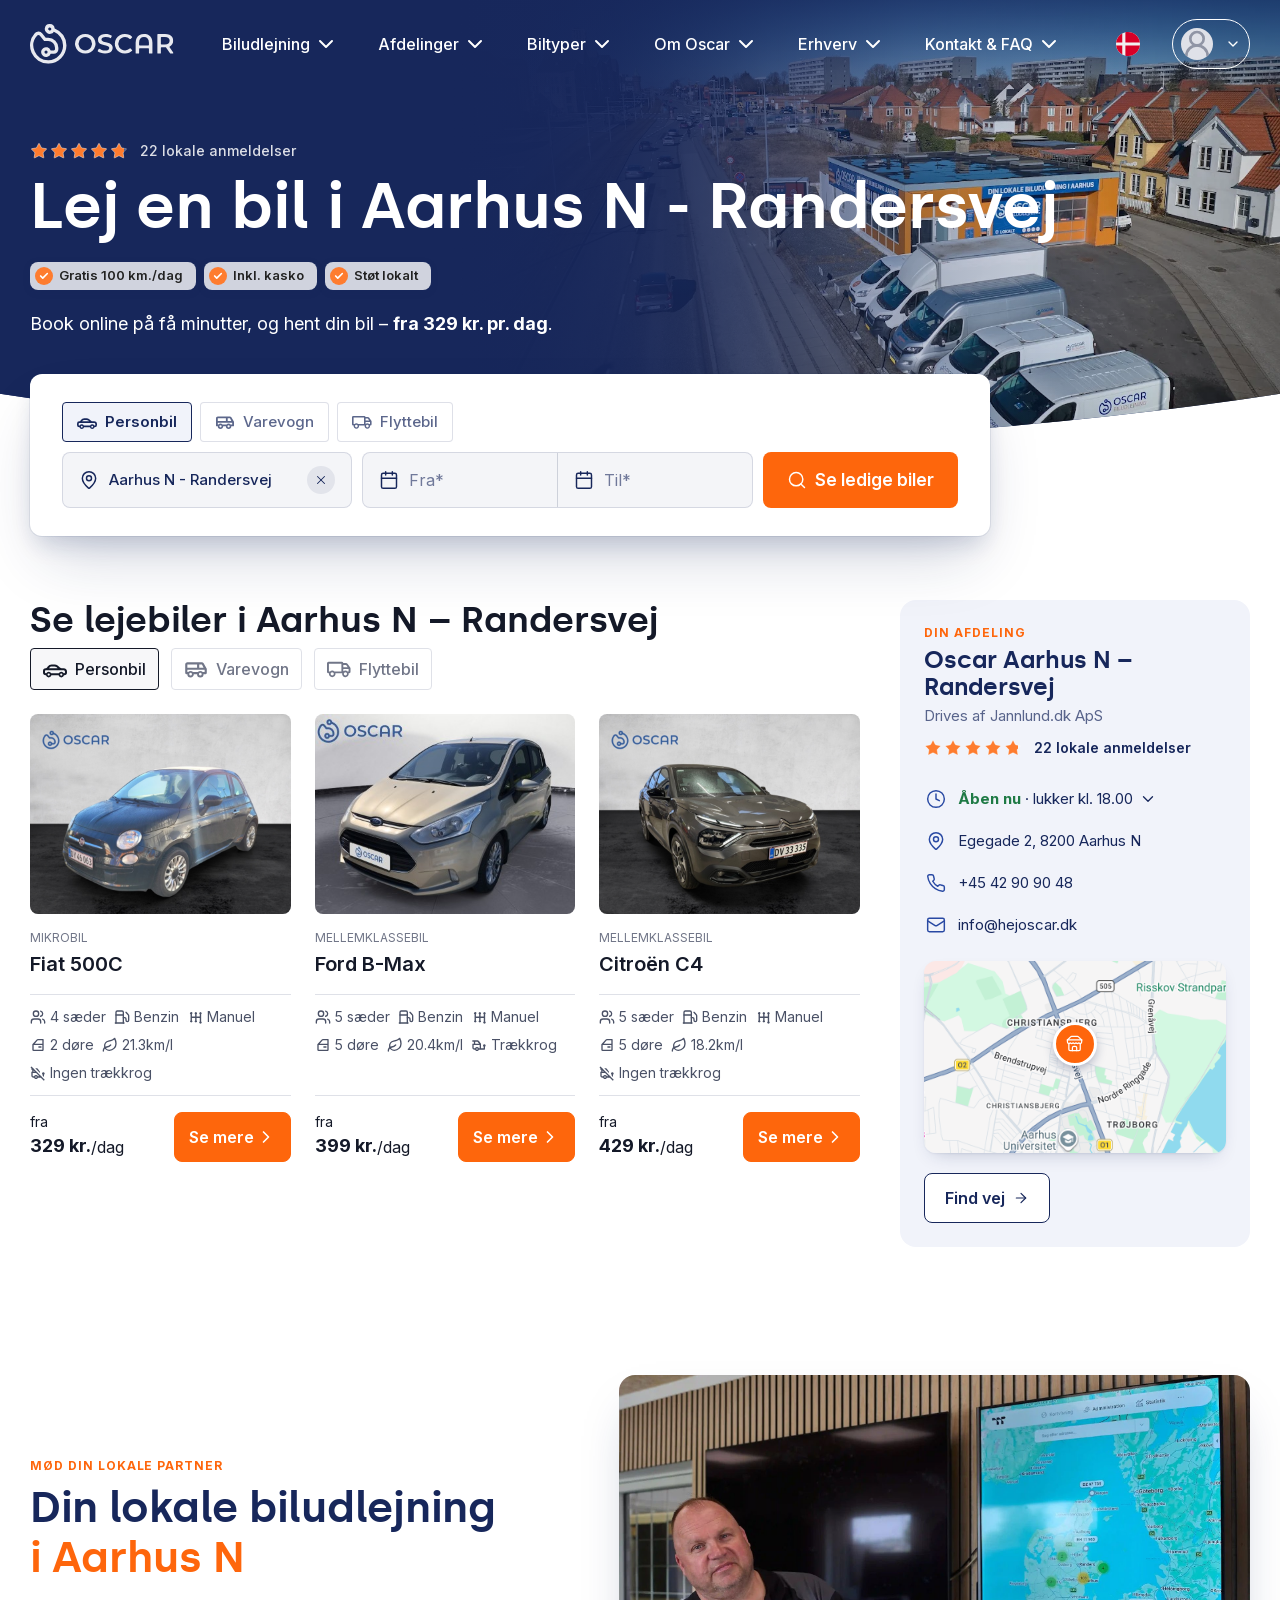
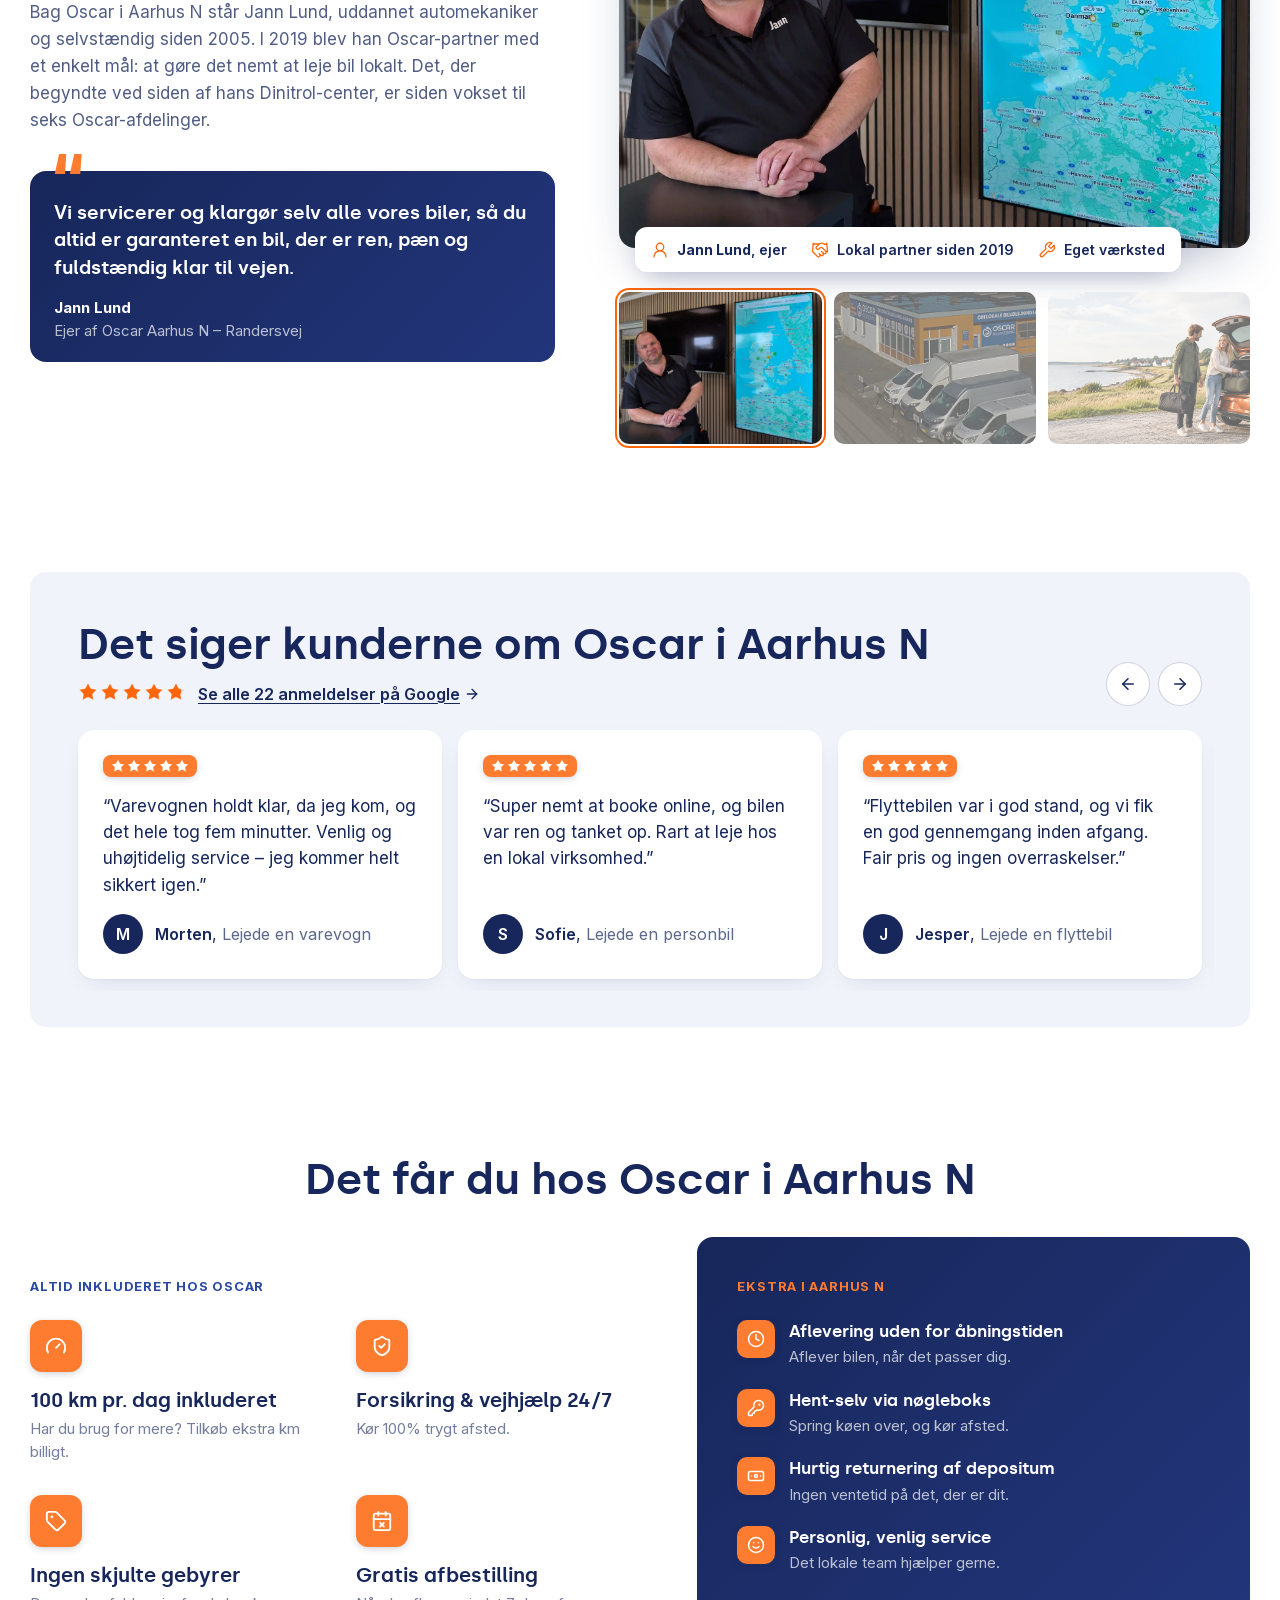
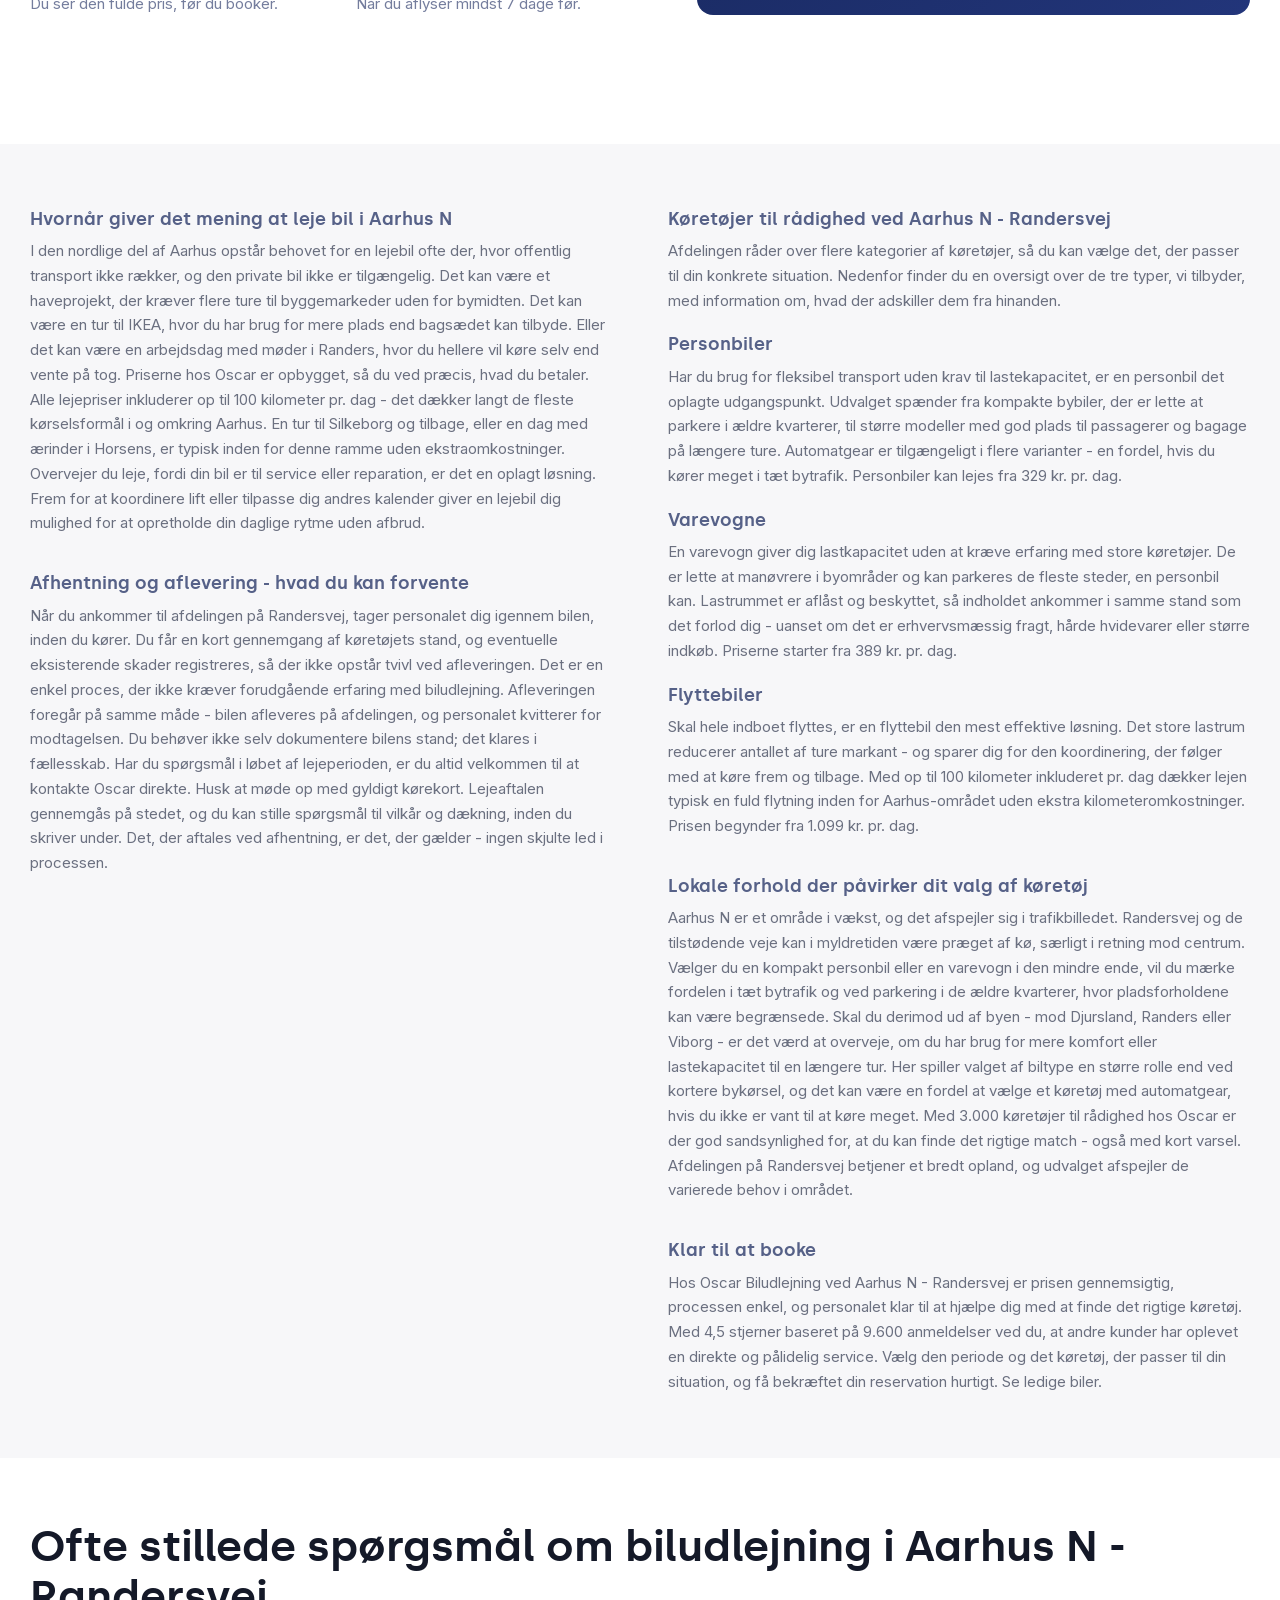
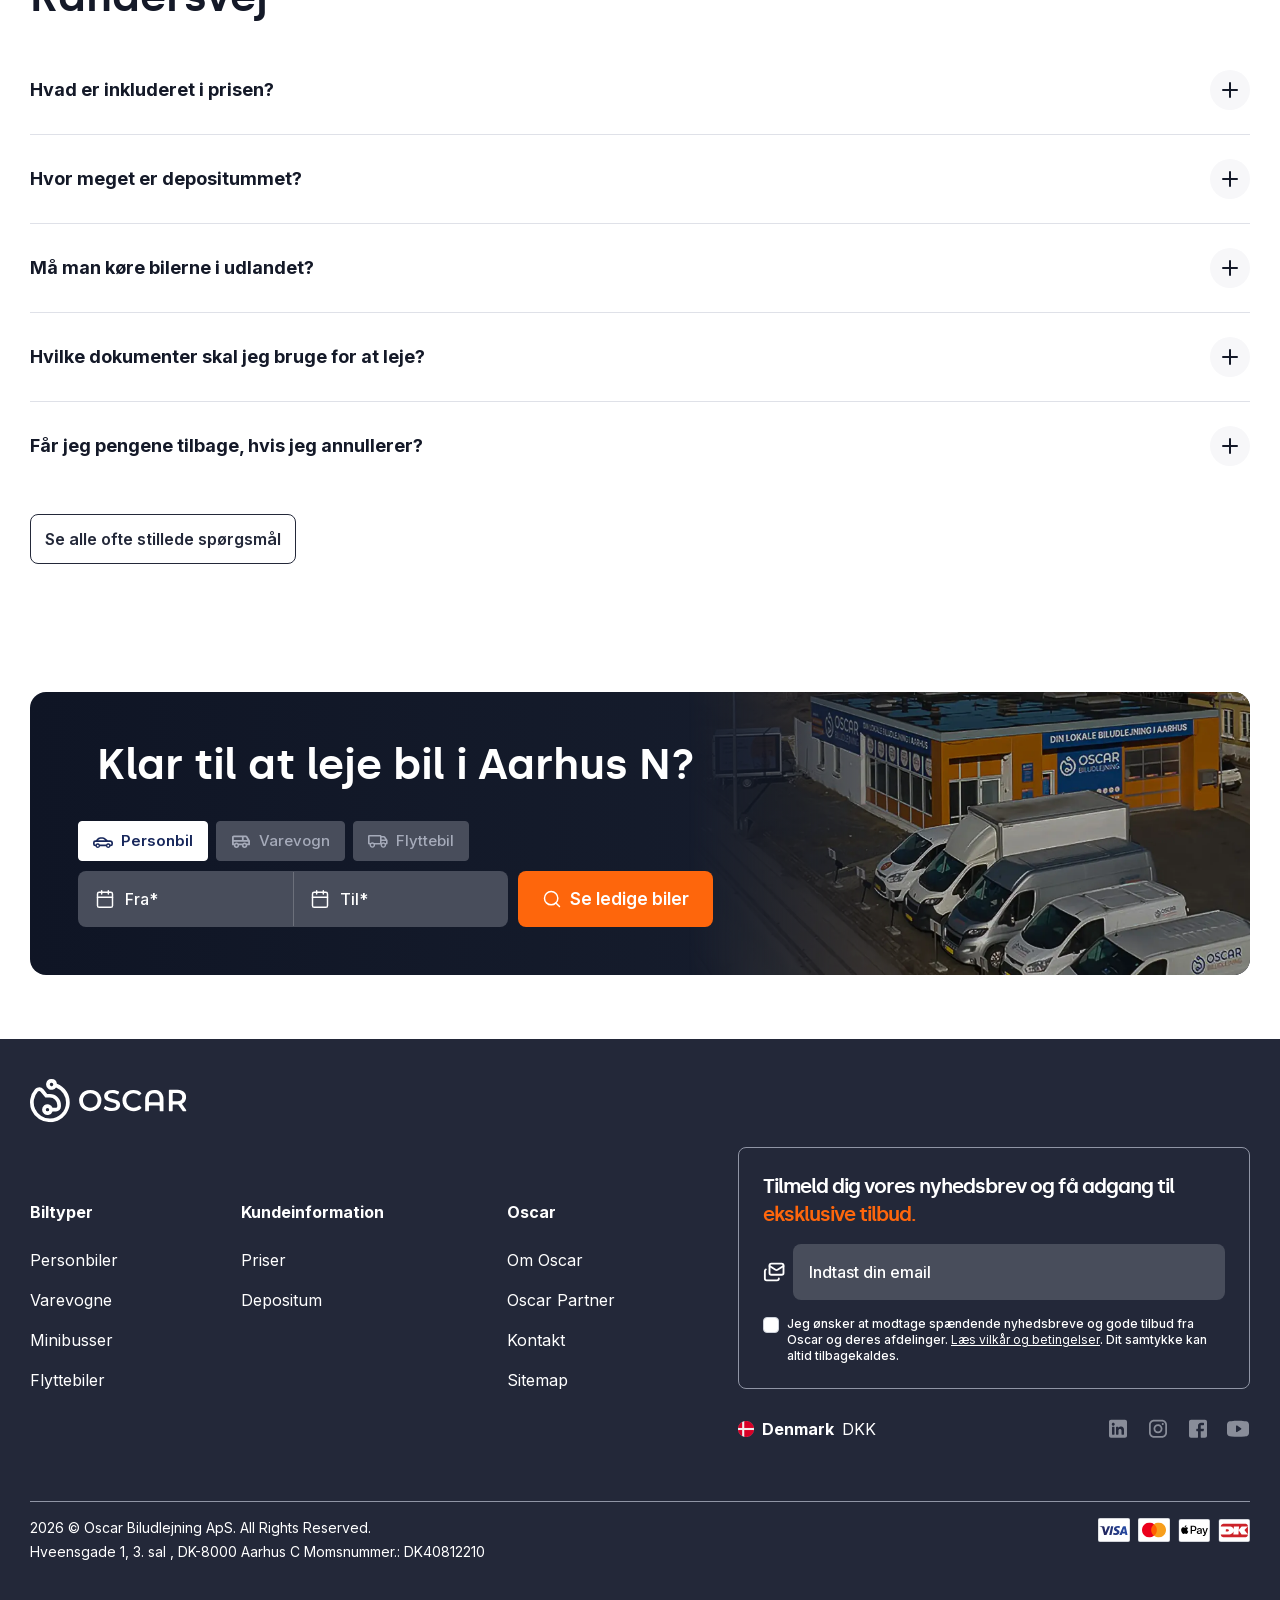
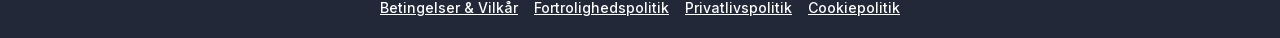
==== aarhus-n.html @ e2933883 "Location page: dark blue partner box on the right of the USP section (DA + EN) Co-Authored-By: Claud" ====
<!DOCTYPE html><html data-dpl-id="dpl_GKWxXEJ5Hb7vjqqjvTC3D8hdHsFf" lang="da" class="page-location"><head><meta charSet="utf-8"/><meta name="robots" content="noindex, nofollow"/><meta name="viewport" content="width=device-width, initial-scale=1"/><link rel="stylesheet" href="assets/css/0m1dnx261udqd.css"/><link rel="stylesheet" href="assets/css/3ofi92k___c98.css"/><link rel="stylesheet" href="assets/css/custom.css?v=202610062000"/><meta name="next-size-adjust" content=""/><title>Lej bil Aarhus N - Randersvej | Løs logistikken – fra 329&nbsp;kr.</title><meta name="description" content="Få planerne til at gå op – lej en bil i Aarhus N - Randersvej. Inkl. forsikring &amp; 100 km./dag. Book på 3 min.!"/><meta property="og:title" content="Lej bil Aarhus N - Randersvej | Løs logistikken – fra 329&nbsp;kr."/><meta property="og:description" content="Få planerne til at gå op – lej en bil i Aarhus N - Randersvej. Inkl. forsikring &amp; 100 km./dag. Book på 3 min.!"/><meta property="og:url" content="https://hejoscar.dk"/><meta property="og:site_name" content="Oscar"/><meta property="og:image" content="https://a.storyblok.com/f/315301/2250x2250/667766b03c/big-car.jpg"/><meta property="og:type" content="website"/><meta name="twitter:card" content="summary_large_image"/><meta name="twitter:title" content="Lej bil Aarhus N - Randersvej | Løs logistikken – fra 329&nbsp;kr."/><meta name="twitter:description" content="Få planerne til at gå op – lej en bil i Aarhus N - Randersvej. Inkl. forsikring &amp; 100 km./dag. Book på 3 min.!"/><meta name="twitter:image" content="https://a.storyblok.com/f/315301/2250x2250/667766b03c/big-car.jpg"/></head><body class="inter_d4b7ea98-module__N5OFCW__variable silka_273fe654-module__nQlC_a__variable font-inter text-primary antialiased"><div hidden=""><!--$--><!--/$--></div><!--$--><!--/$--><div class="z-max bg-brand-orange-02 animation-delay-500 pointer-events-none fixed top-0 left-0 h-1"></div><div class="flex min-h-screen flex-col"><a class="absolute left-2 z-30 -translate-y-full rounded-lg bg-white p-2 text-sm text-black opacity-0 shadow-md transition-transform focus:translate-y-2 focus:opacity-100" href="#">Spring til indhold</a><header id="page-header" class="absolute top-0 z-10 w-full font-medium before:bg-white before:transition-all text-white"><nav class="container flex items-center justify-between"><a href="#" class="relative py-2 md:py-6"><svg xmlns="http://www.w3.org/2000/svg" fill="currentColor" viewBox="0 0 125 35" aria-label="Gå til forsiden" class="w-26 md:w-36 text-white/90"><g clip-path="url(#oscar-logo_svg__a)"><path fill-rule="evenodd" d="M14.748 7.893a4.31 4.31 0 0 0 5.984-1.202A12.93 12.93 0 0 1 28.7 18.655c-.038 6.971-5.73 12.721-12.698 12.82A12.884 12.884 0 0 1 6.252 9.97a1.37 1.37 0 0 1 1.082-.432 1.47 1.47 0 0 1 1.077.54l3.84 4.73h3.537a5.906 5.906 0 0 1 5.9 5.9v1.248a.99.99 0 0 1-.986.986H17.97a4.31 4.31 0 1 0-.003 2.942h2.738a3.93 3.93 0 0 0 3.925-3.926v-1.247a8.85 8.85 0 0 0-8.842-8.843h-2.137l-2.958-3.643A4.4 4.4 0 0 0 5.65 6.91c-.574.23-1.091.58-1.518 1.027l-.052.056a15.817 15.817 0 0 0 11.736 26.42l.231-.001c8.56-.12 15.555-7.181 15.592-15.744A15.88 15.88 0 0 0 21.422 3.804a4.309 4.309 0 0 0-8.507-.335 4.31 4.31 0 0 0 1.833 4.424m1.633-4.726c.225-.151.49-.231.76-.231v.003a1.373 1.373 0 0 1 1.371 1.367 1.37 1.37 0 1 1-2.131-1.14Zm-2.462 19.872a1.37 1.37 0 1 0 1.37 1.37 1.373 1.373 0 0 0-1.37-1.366z" clip-rule="evenodd"></path><path d="M43.462 24.5a8.1 8.1 0 0 1-3.167-3.032 8.72 8.72 0 0 1 0-8.65 8.1 8.1 0 0 1 3.166-3.024q2.013-1.084 4.524-1.084T52.51 9.8a8.1 8.1 0 0 1 3.164 3.013 8.76 8.76 0 0 1 0 8.673A8.1 8.1 0 0 1 52.51 24.5q-2.021 1.09-4.525 1.09-2.503 0-4.523-1.09m7.478-2.322a5.33 5.33 0 0 0 2.063-2.063 6.24 6.24 0 0 0 0-5.936 5.34 5.34 0 0 0-2.063-2.058 6.27 6.27 0 0 0-5.908 0 5.34 5.34 0 0 0-2.063 2.063 6.24 6.24 0 0 0 0 5.937 5.33 5.33 0 0 0 2.063 2.062 6.27 6.27 0 0 0 5.908 0zm10.537 2.867q-1.515-.463-2.492-1.184a.505.505 0 0 1-.148-.609l.64-1.435a.506.506 0 0 1 .732-.224c.622.4 1.292.72 1.994.954.946.332 1.94.503 2.942.506q1.829 0 2.731-.586.903-.586.903-1.546a1.5 1.5 0 0 0-.505-1.161 3.5 3.5 0 0 0-1.277-.715 32 32 0 0 0-2.11-.586 25 25 0 0 1-3.03-.885 5 5 0 0 1-1.994-1.39q-.831-.948-.833-2.566a4.37 4.37 0 0 1 .74-2.473q.738-1.114 2.226-1.768 1.488-.655 3.646-.657c.996 0 1.989.128 2.953.379.749.179 1.47.459 2.142.832a.506.506 0 0 1 .205.632l-.584 1.43a.514.514 0 0 1-.716.253 9.3 9.3 0 0 0-1.75-.685 8.4 8.4 0 0 0-2.273-.329q-1.805 0-2.683.61t-.884 1.617a1.46 1.46 0 0 0 .505 1.15 3.6 3.6 0 0 0 1.277.702q.774.26 2.11.586 1.531.337 3 .884c.77.296 1.457.773 2.004 1.39q.831.937.833 2.526a4.33 4.33 0 0 1-.738 2.46q-.74 1.104-2.24 1.759t-3.656.657a12.5 12.5 0 0 1-3.67-.528m16.433-.546a8.03 8.03 0 0 1-3.141-3.013q-1.137-1.92-1.137-4.336a8.3 8.3 0 0 1 1.148-4.341 8.1 8.1 0 0 1 3.158-3.013 9.2 9.2 0 0 1 4.484-1.086 9.35 9.35 0 0 1 3.68.703 7.6 7.6 0 0 1 2.47 1.665.505.505 0 0 1-.026.721l-1.24 1.166a.516.516 0 0 1-.71-.012 5.7 5.7 0 0 0-4.034-1.572 6.14 6.14 0 0 0-3.024.739 5.3 5.3 0 0 0-2.085 2.051 6.28 6.28 0 0 0 0 5.955 5.3 5.3 0 0 0 2.085 2.05c.928.502 1.97.756 3.024.739a5.66 5.66 0 0 0 4.032-1.588.517.517 0 0 1 .715-.011l1.24 1.18a.506.506 0 0 1 .025.72 7.5 7.5 0 0 1-2.484 1.662 9.45 9.45 0 0 1-3.692.703A9.24 9.24 0 0 1 77.91 24.5Zm24.928-14.925a6 6 0 0 1 2.543 2.567q.903 1.7.903 4.113v8.935a.504.504 0 0 1-.505.506h-2.021a.505.505 0 0 1-.505-.506v-3.548a.504.504 0 0 0-.505-.505h-7.534a.506.506 0 0 0-.505.505v3.548a.506.506 0 0 1-.505.506H92.21a.505.505 0 0 1-.505-.506v-8.935q0-2.414.902-4.113a6 6 0 0 1 2.544-2.567q1.642-.867 3.844-.867c2.202 0 2.749.289 3.843.867m-.112 9.002a.503.503 0 0 0 .505-.506v-2.097q0-2.273-1.124-3.434-1.124-1.16-3.141-1.16-2.022 0-3.142 1.16-1.12 1.161-1.125 3.434v2.092a.505.505 0 0 0 .505.505zm19.266 7.124a.5.5 0 0 1-.418-.22l-3.639-5.234q-.316.03-.631.024h-3.195a.505.505 0 0 0-.505.506v4.399a.504.504 0 0 1-.505.505h-2.021a.507.507 0 0 1-.506-.505V9.153a.504.504 0 0 1 .506-.505h6.241q2.133 0 3.716.704a5.4 5.4 0 0 1 2.425 2.02q.846 1.314.844 3.118 0 1.853-.902 3.188a5.2 5.2 0 0 1-2.054 1.757.5.5 0 0 0-.26.33.5.5 0 0 0 .08.413l3.313 4.728a.505.505 0 0 1-.439.793h-2.05Zm-1.806-13.634q-1.034-.845-3.024-.845h-3.053a.505.505 0 0 0-.505.505v5.52a.504.504 0 0 0 .505.506h3.053q1.993 0 3.024-.856 1.03-.855 1.032-2.426 0-1.56-1.032-2.404"></path></g><defs><clipPath id="oscar-logo_svg__a"><path d="M0 0h124.57v34.41H0z"></path></clipPath></defs></svg></a><nav aria-label="Main" data-orientation="horizontal" dir="ltr" class="hidden justify-center lg:flex z-20 grow self-center"><div style="position:relative"><ul data-orientation="horizontal" class="flex items-center gap-4" dir="ltr"><li class="relative"><button id="radix-_R_19pabsnpfivb_-trigger-radix-_R_79pabsnpfivb_" data-state="closed" aria-expanded="false" aria-controls="radix-_R_19pabsnpfivb_-content-radix-_R_79pabsnpfivb_" class="group flex items-center gap-1 rounded-lg px-3 py-2 outline-hidden focus-visible:ring-2 hover:bg-white/5 data-[state=open]:bg-white/5" data-radix-collection-item="">Biludlejning<svg xmlns="http://www.w3.org/2000/svg" width="24" height="24" viewBox="0 0 24 24" fill="none" stroke="currentColor" stroke-width="2" stroke-linecap="round" stroke-linejoin="round" class="lucide lucide-chevron-down transition-transform group-data-[state=open]:-rotate-180" aria-hidden="true"><path d="m6 9 6 6 6-6"></path></svg></button><div data-nav-menu id="radix-_R_19pabsnpfivb_-content-radix-_R_79pabsnpfivb_" aria-labelledby="radix-_R_19pabsnpfivb_-trigger-radix-_R_79pabsnpfivb_" data-orientation="horizontal" data-state="closed" class="hidden absolute top-full left-1/2 z-10 w-max min-w-full -translate-x-1/2 pt-2 transition-[scale,translate,opacity] starting:-translate-y-7 starting:scale-90 starting:opacity-0" dir="ltr"><div class="text-primary mt-2 flex w-full gap-2 overflow-hidden rounded-lg border border-gray-100 bg-white p-4 shadow-lg"><div class="flex min-w-[235px] flex-col gap-2"><p class="px-2 py-1 font-bold wrap-break-word hyphens-auto">Biludlejning</p><a href="#" class="text-tertiary group hover:bg-gray-75 hover:text-primary flex w-full items-center justify-between rounded-sm px-2 py-1"><p class="text-sm wrap-break-word hyphens-auto">Priser</p><svg xmlns="http://www.w3.org/2000/svg" width="24" height="24" viewBox="0 0 24 24" fill="none" stroke="currentColor" stroke-width="2" stroke-linecap="round" stroke-linejoin="round" class="lucide lucide-chevron-right invisible ml-2 size-6 shrink-0 group-hover:visible" aria-hidden="true"><path d="m9 18 6-6-6-6"></path></svg></a><a href="#" class="text-tertiary group hover:bg-gray-75 hover:text-primary flex w-full items-center justify-between rounded-sm px-2 py-1"><p class="text-sm wrap-break-word hyphens-auto">Bilabonnement</p><svg xmlns="http://www.w3.org/2000/svg" width="24" height="24" viewBox="0 0 24 24" fill="none" stroke="currentColor" stroke-width="2" stroke-linecap="round" stroke-linejoin="round" class="lucide lucide-chevron-right invisible ml-2 size-6 shrink-0 group-hover:visible" aria-hidden="true"><path d="m9 18 6-6-6-6"></path></svg></a><a href="#" class="text-tertiary group hover:bg-gray-75 hover:text-primary flex w-full items-center justify-between rounded-sm px-2 py-1"><p class="text-sm wrap-break-word hyphens-auto">Langtidsleje</p><svg xmlns="http://www.w3.org/2000/svg" width="24" height="24" viewBox="0 0 24 24" fill="none" stroke="currentColor" stroke-width="2" stroke-linecap="round" stroke-linejoin="round" class="lucide lucide-chevron-right invisible ml-2 size-6 shrink-0 group-hover:visible" aria-hidden="true"><path d="m9 18 6-6-6-6"></path></svg></a><a href="#" class="text-tertiary group hover:bg-gray-75 hover:text-primary flex w-full items-center justify-between rounded-sm px-2 py-1"><p class="text-sm wrap-break-word hyphens-auto">Loyalitetsprogram</p><svg xmlns="http://www.w3.org/2000/svg" width="24" height="24" viewBox="0 0 24 24" fill="none" stroke="currentColor" stroke-width="2" stroke-linecap="round" stroke-linejoin="round" class="lucide lucide-chevron-right invisible ml-2 size-6 shrink-0 group-hover:visible" aria-hidden="true"><path d="m9 18 6-6-6-6"></path></svg></a></div><div class="flex w-full flex-row justify-between gap-4"></div></div></div></li><li class="relative"><button id="radix-_R_19pabsnpfivb_-trigger-radix-_R_b9pabsnpfivb_" data-state="closed" aria-expanded="false" aria-controls="radix-_R_19pabsnpfivb_-content-radix-_R_b9pabsnpfivb_" class="group flex items-center gap-1 rounded-lg px-3 py-2 outline-hidden focus-visible:ring-2 hover:bg-white/5 data-[state=open]:bg-white/5" data-radix-collection-item="">Afdelinger<svg xmlns="http://www.w3.org/2000/svg" width="24" height="24" viewBox="0 0 24 24" fill="none" stroke="currentColor" stroke-width="2" stroke-linecap="round" stroke-linejoin="round" class="lucide lucide-chevron-down transition-transform group-data-[state=open]:-rotate-180" aria-hidden="true"><path d="m6 9 6 6 6-6"></path></svg></button><div data-nav-menu id="radix-_R_19pabsnpfivb_-content-radix-_R_b9pabsnpfivb_" aria-labelledby="radix-_R_19pabsnpfivb_-trigger-radix-_R_b9pabsnpfivb_" data-orientation="horizontal" data-state="closed" class="hidden absolute top-full left-1/2 z-10 w-max min-w-full -translate-x-1/2 pt-2 transition-[scale,translate,opacity] starting:-translate-y-7 starting:scale-90 starting:opacity-0" dir="ltr"><div class="text-primary mt-2 flex w-full gap-2 overflow-hidden rounded-lg border border-gray-100 bg-white p-4 shadow-lg"><div class="flex min-w-[235px] flex-col gap-2"><p class="px-2 py-1 font-bold wrap-break-word hyphens-auto">Afdelinger</p><a href="#" class="text-tertiary group hover:bg-gray-75 hover:text-primary flex w-full items-center justify-between rounded-sm px-2 py-1"><p class="text-sm wrap-break-word hyphens-auto">Se alle afdelinger</p><svg xmlns="http://www.w3.org/2000/svg" width="24" height="24" viewBox="0 0 24 24" fill="none" stroke="currentColor" stroke-width="2" stroke-linecap="round" stroke-linejoin="round" class="lucide lucide-chevron-right invisible ml-2 size-6 shrink-0 group-hover:visible" aria-hidden="true"><path d="m9 18 6-6-6-6"></path></svg></a><a href="aarhus-n.html" data-loc-link class="text-tertiary group hover:bg-gray-75 hover:text-primary flex w-full items-center justify-between rounded-sm px-2 py-1"><p class="text-sm wrap-break-word hyphens-auto">Lokationsside</p><svg xmlns="http://www.w3.org/2000/svg" width="24" height="24" viewBox="0 0 24 24" fill="none" stroke="currentColor" stroke-width="2" stroke-linecap="round" stroke-linejoin="round" class="lucide lucide-chevron-right invisible ml-2 size-6 shrink-0 group-hover:visible" aria-hidden="true"><path d="m9 18 6-6-6-6"></path></svg></a><a href="#" class="text-tertiary group hover:bg-gray-75 hover:text-primary flex w-full items-center justify-between rounded-sm px-2 py-1"><p class="text-sm wrap-break-word hyphens-auto">København</p><svg xmlns="http://www.w3.org/2000/svg" width="24" height="24" viewBox="0 0 24 24" fill="none" stroke="currentColor" stroke-width="2" stroke-linecap="round" stroke-linejoin="round" class="lucide lucide-chevron-right invisible ml-2 size-6 shrink-0 group-hover:visible" aria-hidden="true"><path d="m9 18 6-6-6-6"></path></svg></a><a href="#" class="text-tertiary group hover:bg-gray-75 hover:text-primary flex w-full items-center justify-between rounded-sm px-2 py-1"><p class="text-sm wrap-break-word hyphens-auto">Aarhus</p><svg xmlns="http://www.w3.org/2000/svg" width="24" height="24" viewBox="0 0 24 24" fill="none" stroke="currentColor" stroke-width="2" stroke-linecap="round" stroke-linejoin="round" class="lucide lucide-chevron-right invisible ml-2 size-6 shrink-0 group-hover:visible" aria-hidden="true"><path d="m9 18 6-6-6-6"></path></svg></a><a href="#" class="text-tertiary group hover:bg-gray-75 hover:text-primary flex w-full items-center justify-between rounded-sm px-2 py-1"><p class="text-sm wrap-break-word hyphens-auto">Odense</p><svg xmlns="http://www.w3.org/2000/svg" width="24" height="24" viewBox="0 0 24 24" fill="none" stroke="currentColor" stroke-width="2" stroke-linecap="round" stroke-linejoin="round" class="lucide lucide-chevron-right invisible ml-2 size-6 shrink-0 group-hover:visible" aria-hidden="true"><path d="m9 18 6-6-6-6"></path></svg></a><a href="#" class="text-tertiary group hover:bg-gray-75 hover:text-primary flex w-full items-center justify-between rounded-sm px-2 py-1"><p class="text-sm wrap-break-word hyphens-auto">Aalborg</p><svg xmlns="http://www.w3.org/2000/svg" width="24" height="24" viewBox="0 0 24 24" fill="none" stroke="currentColor" stroke-width="2" stroke-linecap="round" stroke-linejoin="round" class="lucide lucide-chevron-right invisible ml-2 size-6 shrink-0 group-hover:visible" aria-hidden="true"><path d="m9 18 6-6-6-6"></path></svg></a><a href="#" class="text-tertiary group hover:bg-gray-75 hover:text-primary flex w-full items-center justify-between rounded-sm px-2 py-1"><p class="text-sm wrap-break-word hyphens-auto">Esbjerg</p><svg xmlns="http://www.w3.org/2000/svg" width="24" height="24" viewBox="0 0 24 24" fill="none" stroke="currentColor" stroke-width="2" stroke-linecap="round" stroke-linejoin="round" class="lucide lucide-chevron-right invisible ml-2 size-6 shrink-0 group-hover:visible" aria-hidden="true"><path d="m9 18 6-6-6-6"></path></svg></a></div><div class="flex w-full flex-row justify-between gap-4"></div></div></div></li><li class="relative"><button id="radix-_R_19pabsnpfivb_-trigger-radix-_R_f9pabsnpfivb_" data-state="closed" aria-expanded="false" aria-controls="radix-_R_19pabsnpfivb_-content-radix-_R_f9pabsnpfivb_" class="group flex items-center gap-1 rounded-lg px-3 py-2 outline-hidden focus-visible:ring-2 hover:bg-white/5 data-[state=open]:bg-white/5" data-radix-collection-item="">Biltyper<svg xmlns="http://www.w3.org/2000/svg" width="24" height="24" viewBox="0 0 24 24" fill="none" stroke="currentColor" stroke-width="2" stroke-linecap="round" stroke-linejoin="round" class="lucide lucide-chevron-down transition-transform group-data-[state=open]:-rotate-180" aria-hidden="true"><path d="m6 9 6 6 6-6"></path></svg></button><div data-nav-menu id="radix-_R_19pabsnpfivb_-content-radix-_R_f9pabsnpfivb_" aria-labelledby="radix-_R_19pabsnpfivb_-trigger-radix-_R_f9pabsnpfivb_" data-orientation="horizontal" data-state="closed" class="hidden absolute top-full left-1/2 z-10 w-max min-w-full -translate-x-1/2 pt-2 transition-[scale,translate,opacity] starting:-translate-y-7 starting:scale-90 starting:opacity-0" dir="ltr"><div class="text-primary mt-2 flex w-full gap-2 overflow-hidden rounded-lg border border-gray-100 bg-white p-4 shadow-lg"><div class="flex min-w-[235px] flex-col gap-2"><p class="px-2 py-1 font-bold wrap-break-word hyphens-auto">Biltyper</p><a href="#" class="text-tertiary group hover:bg-gray-75 hover:text-primary flex w-full items-center justify-between rounded-sm px-2 py-1"><p class="text-sm wrap-break-word hyphens-auto">Personbiler</p><svg xmlns="http://www.w3.org/2000/svg" width="24" height="24" viewBox="0 0 24 24" fill="none" stroke="currentColor" stroke-width="2" stroke-linecap="round" stroke-linejoin="round" class="lucide lucide-chevron-right invisible ml-2 size-6 shrink-0 group-hover:visible" aria-hidden="true"><path d="m9 18 6-6-6-6"></path></svg></a><a href="#" class="text-tertiary group hover:bg-gray-75 hover:text-primary flex w-full items-center justify-between rounded-sm px-2 py-1"><p class="text-sm wrap-break-word hyphens-auto">Varevogne</p><svg xmlns="http://www.w3.org/2000/svg" width="24" height="24" viewBox="0 0 24 24" fill="none" stroke="currentColor" stroke-width="2" stroke-linecap="round" stroke-linejoin="round" class="lucide lucide-chevron-right invisible ml-2 size-6 shrink-0 group-hover:visible" aria-hidden="true"><path d="m9 18 6-6-6-6"></path></svg></a><a href="#" class="text-tertiary group hover:bg-gray-75 hover:text-primary flex w-full items-center justify-between rounded-sm px-2 py-1"><p class="text-sm wrap-break-word hyphens-auto">Flyttebiler</p><svg xmlns="http://www.w3.org/2000/svg" width="24" height="24" viewBox="0 0 24 24" fill="none" stroke="currentColor" stroke-width="2" stroke-linecap="round" stroke-linejoin="round" class="lucide lucide-chevron-right invisible ml-2 size-6 shrink-0 group-hover:visible" aria-hidden="true"><path d="m9 18 6-6-6-6"></path></svg></a><a href="#" class="text-tertiary group hover:bg-gray-75 hover:text-primary flex w-full items-center justify-between rounded-sm px-2 py-1"><p class="text-sm wrap-break-word hyphens-auto">Minibusser</p><svg xmlns="http://www.w3.org/2000/svg" width="24" height="24" viewBox="0 0 24 24" fill="none" stroke="currentColor" stroke-width="2" stroke-linecap="round" stroke-linejoin="round" class="lucide lucide-chevron-right invisible ml-2 size-6 shrink-0 group-hover:visible" aria-hidden="true"><path d="m9 18 6-6-6-6"></path></svg></a><a href="#" class="text-tertiary group hover:bg-gray-75 hover:text-primary flex w-full items-center justify-between rounded-sm px-2 py-1"><p class="text-sm wrap-break-word hyphens-auto">Trailere</p><svg xmlns="http://www.w3.org/2000/svg" width="24" height="24" viewBox="0 0 24 24" fill="none" stroke="currentColor" stroke-width="2" stroke-linecap="round" stroke-linejoin="round" class="lucide lucide-chevron-right invisible ml-2 size-6 shrink-0 group-hover:visible" aria-hidden="true"><path d="m9 18 6-6-6-6"></path></svg></a><a href="#" class="text-tertiary group hover:bg-gray-75 hover:text-primary flex w-full items-center justify-between rounded-sm px-2 py-1"><p class="text-sm wrap-break-word hyphens-auto">Autotransportere</p><svg xmlns="http://www.w3.org/2000/svg" width="24" height="24" viewBox="0 0 24 24" fill="none" stroke="currentColor" stroke-width="2" stroke-linecap="round" stroke-linejoin="round" class="lucide lucide-chevron-right invisible ml-2 size-6 shrink-0 group-hover:visible" aria-hidden="true"><path d="m9 18 6-6-6-6"></path></svg></a></div><div class="flex w-full flex-row justify-between gap-4"></div></div></div></li><li class="relative"><button id="radix-_R_19pabsnpfivb_-trigger-radix-_R_j9pabsnpfivb_" data-state="closed" aria-expanded="false" aria-controls="radix-_R_19pabsnpfivb_-content-radix-_R_j9pabsnpfivb_" class="group flex items-center gap-1 rounded-lg px-3 py-2 outline-hidden focus-visible:ring-2 hover:bg-white/5 data-[state=open]:bg-white/5" data-radix-collection-item="">Om Oscar<svg xmlns="http://www.w3.org/2000/svg" width="24" height="24" viewBox="0 0 24 24" fill="none" stroke="currentColor" stroke-width="2" stroke-linecap="round" stroke-linejoin="round" class="lucide lucide-chevron-down transition-transform group-data-[state=open]:-rotate-180" aria-hidden="true"><path d="m6 9 6 6 6-6"></path></svg></button><div data-nav-menu id="radix-_R_19pabsnpfivb_-content-radix-_R_j9pabsnpfivb_" aria-labelledby="radix-_R_19pabsnpfivb_-trigger-radix-_R_j9pabsnpfivb_" data-orientation="horizontal" data-state="closed" class="hidden absolute top-full left-1/2 z-10 w-max min-w-full -translate-x-1/2 pt-2 transition-[scale,translate,opacity] starting:-translate-y-7 starting:scale-90 starting:opacity-0" dir="ltr"><div class="text-primary mt-2 flex w-full gap-2 overflow-hidden rounded-lg border border-gray-100 bg-white p-4 shadow-lg"><div class="flex min-w-[235px] flex-col gap-2"><p class="px-2 py-1 font-bold wrap-break-word hyphens-auto">Om Oscar</p><a href="#" class="text-tertiary group hover:bg-gray-75 hover:text-primary flex w-full items-center justify-between rounded-sm px-2 py-1"><p class="text-sm wrap-break-word hyphens-auto">Om Oscar</p><svg xmlns="http://www.w3.org/2000/svg" width="24" height="24" viewBox="0 0 24 24" fill="none" stroke="currentColor" stroke-width="2" stroke-linecap="round" stroke-linejoin="round" class="lucide lucide-chevron-right invisible ml-2 size-6 shrink-0 group-hover:visible" aria-hidden="true"><path d="m9 18 6-6-6-6"></path></svg></a><a href="#" class="text-tertiary group hover:bg-gray-75 hover:text-primary flex w-full items-center justify-between rounded-sm px-2 py-1"><p class="text-sm wrap-break-word hyphens-auto">Anerkendelser</p><svg xmlns="http://www.w3.org/2000/svg" width="24" height="24" viewBox="0 0 24 24" fill="none" stroke="currentColor" stroke-width="2" stroke-linecap="round" stroke-linejoin="round" class="lucide lucide-chevron-right invisible ml-2 size-6 shrink-0 group-hover:visible" aria-hidden="true"><path d="m9 18 6-6-6-6"></path></svg></a><a href="search-bars.html" data-sb-link class="text-tertiary group hover:bg-gray-75 hover:text-primary flex w-full items-center justify-between rounded-sm px-2 py-1"><p class="text-sm wrap-break-word hyphens-auto">Søgebarer</p><svg xmlns="http://www.w3.org/2000/svg" width="24" height="24" viewBox="0 0 24 24" fill="none" stroke="currentColor" stroke-width="2" stroke-linecap="round" stroke-linejoin="round" class="lucide lucide-chevron-right invisible ml-2 size-6 shrink-0 group-hover:visible" aria-hidden="true"><path d="m9 18 6-6-6-6"></path></svg></a><a href="#" class="text-tertiary group hover:bg-gray-75 hover:text-primary flex w-full items-center justify-between rounded-sm px-2 py-1"><p class="text-sm wrap-break-word hyphens-auto">Oscar partner</p><svg xmlns="http://www.w3.org/2000/svg" width="24" height="24" viewBox="0 0 24 24" fill="none" stroke="currentColor" stroke-width="2" stroke-linecap="round" stroke-linejoin="round" class="lucide lucide-chevron-right invisible ml-2 size-6 shrink-0 group-hover:visible" aria-hidden="true"><path d="m9 18 6-6-6-6"></path></svg></a><a href="#" class="text-tertiary group hover:bg-gray-75 hover:text-primary flex w-full items-center justify-between rounded-sm px-2 py-1"><p class="text-sm wrap-break-word hyphens-auto">Sponsor</p><svg xmlns="http://www.w3.org/2000/svg" width="24" height="24" viewBox="0 0 24 24" fill="none" stroke="currentColor" stroke-width="2" stroke-linecap="round" stroke-linejoin="round" class="lucide lucide-chevron-right invisible ml-2 size-6 shrink-0 group-hover:visible" aria-hidden="true"><path d="m9 18 6-6-6-6"></path></svg></a></div><div class="flex w-full flex-row justify-between gap-4"></div></div></div></li><li class="relative"><button id="radix-_R_19pabsnpfivb_-trigger-radix-_R_n9pabsnpfivb_" data-state="closed" aria-expanded="false" aria-controls="radix-_R_19pabsnpfivb_-content-radix-_R_n9pabsnpfivb_" class="group flex items-center gap-1 rounded-lg px-3 py-2 outline-hidden focus-visible:ring-2 hover:bg-white/5 data-[state=open]:bg-white/5" data-radix-collection-item="">Erhverv<svg xmlns="http://www.w3.org/2000/svg" width="24" height="24" viewBox="0 0 24 24" fill="none" stroke="currentColor" stroke-width="2" stroke-linecap="round" stroke-linejoin="round" class="lucide lucide-chevron-down transition-transform group-data-[state=open]:-rotate-180" aria-hidden="true"><path d="m6 9 6 6 6-6"></path></svg></button><div data-nav-menu id="radix-_R_19pabsnpfivb_-content-radix-_R_n9pabsnpfivb_" aria-labelledby="radix-_R_19pabsnpfivb_-trigger-radix-_R_n9pabsnpfivb_" data-orientation="horizontal" data-state="closed" class="hidden absolute top-full left-1/2 z-10 w-max min-w-full -translate-x-1/2 pt-2 transition-[scale,translate,opacity] starting:-translate-y-7 starting:scale-90 starting:opacity-0" dir="ltr"><div class="text-primary mt-2 flex w-full gap-2 overflow-hidden rounded-lg border border-gray-100 bg-white p-4 shadow-lg"><div class="flex min-w-[235px] flex-col gap-2"><p class="px-2 py-1 font-bold wrap-break-word hyphens-auto">Erhverv</p><a href="#" class="text-tertiary group hover:bg-gray-75 hover:text-primary flex w-full items-center justify-between rounded-sm px-2 py-1"><p class="text-sm wrap-break-word hyphens-auto">Biludlejning til erhverv</p><svg xmlns="http://www.w3.org/2000/svg" width="24" height="24" viewBox="0 0 24 24" fill="none" stroke="currentColor" stroke-width="2" stroke-linecap="round" stroke-linejoin="round" class="lucide lucide-chevron-right invisible ml-2 size-6 shrink-0 group-hover:visible" aria-hidden="true"><path d="m9 18 6-6-6-6"></path></svg></a><a href="#" class="text-tertiary group hover:bg-gray-75 hover:text-primary flex w-full items-center justify-between rounded-sm px-2 py-1"><p class="text-sm wrap-break-word hyphens-auto">Fakturabetaling</p><svg xmlns="http://www.w3.org/2000/svg" width="24" height="24" viewBox="0 0 24 24" fill="none" stroke="currentColor" stroke-width="2" stroke-linecap="round" stroke-linejoin="round" class="lucide lucide-chevron-right invisible ml-2 size-6 shrink-0 group-hover:visible" aria-hidden="true"><path d="m9 18 6-6-6-6"></path></svg></a></div><div class="flex w-full flex-row justify-between gap-4"></div></div></div></li><li class="relative"><button id="radix-_R_19pabsnpfivb_-trigger-radix-_R_r9pabsnpfivb_" data-state="closed" aria-expanded="false" aria-controls="radix-_R_19pabsnpfivb_-content-radix-_R_r9pabsnpfivb_" class="group flex items-center gap-1 rounded-lg px-3 py-2 outline-hidden focus-visible:ring-2 hover:bg-white/5 data-[state=open]:bg-white/5" data-radix-collection-item="">Kontakt &amp; FAQ<svg xmlns="http://www.w3.org/2000/svg" width="24" height="24" viewBox="0 0 24 24" fill="none" stroke="currentColor" stroke-width="2" stroke-linecap="round" stroke-linejoin="round" class="lucide lucide-chevron-down transition-transform group-data-[state=open]:-rotate-180" aria-hidden="true"><path d="m6 9 6 6 6-6"></path></svg></button><div data-nav-menu id="radix-_R_19pabsnpfivb_-content-radix-_R_r9pabsnpfivb_" aria-labelledby="radix-_R_19pabsnpfivb_-trigger-radix-_R_r9pabsnpfivb_" data-orientation="horizontal" data-state="closed" class="hidden absolute top-full left-1/2 z-10 w-max min-w-full -translate-x-1/2 pt-2 transition-[scale,translate,opacity] starting:-translate-y-7 starting:scale-90 starting:opacity-0" dir="ltr"><div class="text-primary mt-2 flex w-full gap-2 overflow-hidden rounded-lg border border-gray-100 bg-white p-4 shadow-lg"><div class="flex min-w-[235px] flex-col gap-2"><p class="px-2 py-1 font-bold wrap-break-word hyphens-auto">Kontakt &amp; FAQ</p><a href="#" class="text-tertiary group hover:bg-gray-75 hover:text-primary flex w-full items-center justify-between rounded-sm px-2 py-1"><p class="text-sm wrap-break-word hyphens-auto">Kontakt</p><svg xmlns="http://www.w3.org/2000/svg" width="24" height="24" viewBox="0 0 24 24" fill="none" stroke="currentColor" stroke-width="2" stroke-linecap="round" stroke-linejoin="round" class="lucide lucide-chevron-right invisible ml-2 size-6 shrink-0 group-hover:visible" aria-hidden="true"><path d="m9 18 6-6-6-6"></path></svg></a><a href="#" class="text-tertiary group hover:bg-gray-75 hover:text-primary flex w-full items-center justify-between rounded-sm px-2 py-1"><p class="text-sm wrap-break-word hyphens-auto">Hjælpecenter &amp; FAQ</p><svg xmlns="http://www.w3.org/2000/svg" width="24" height="24" viewBox="0 0 24 24" fill="none" stroke="currentColor" stroke-width="2" stroke-linecap="round" stroke-linejoin="round" class="lucide lucide-chevron-right invisible ml-2 size-6 shrink-0 group-hover:visible" aria-hidden="true"><path d="m9 18 6-6-6-6"></path></svg></a><button type="button" class="font-toggle" data-font-toggle aria-pressed="false"><span>Skift skrifttype</span><span class="font-toggle__value" data-font-label>Silka + Inter</span></button></div><div class="flex w-full flex-row justify-between gap-4"></div></div></div></li></ul></div></nav><div class="relative flex items-center lg:gap-6"><div class="lang-switch relative"><button aria-label="Skift sprog" class="cursor-pointer rounded-full p-2 transition-colors hover:bg-gray-600 focus:ring-2 focus:ring-offset-2 focus:outline-hidden" type="button" aria-haspopup="true" aria-expanded="false" aria-controls="radix-_R_3ppabsnpfivb_" data-state="closed"><svg xmlns="http://www.w3.org/2000/svg" fill="none" viewBox="0 0 32 32" class="size-6"><g clip-path="url(#flag-denmark_svg__a)"><path fill="#F0F0F0" d="M16 32c8.837 0 16-7.163 16-16S24.837 0 16 0 0 7.164 0 16s7.163 16 16 16"></path><path fill="#D80027" d="M12.524 13.913h19.342C30.844 6.063 24.131 0 16.002 0c-1.195 0-2.359.132-3.479.38zM8.35 13.913V1.945C3.955 4.342.81 8.74.136 13.913zM8.349 18.087H.137c.674 5.173 3.819 9.57 8.212 11.967zM12.523 18.087V31.62c1.12.248 2.284.38 3.479.38 8.129 0 14.842-6.063 15.864-13.913z"></path></g><defs><clipPath id="flag-denmark_svg__a"><path fill="#fff" d="M0 0h32v32H0z"></path></clipPath></defs></svg></button><div data-nav-menu class="lang-menu hidden absolute top-full right-0 z-10 w-max pt-2"><div class="lang-menu__panel"><a href="aarhus-n.html" hreflang="da" lang="da" class="lang-menu__item" aria-current="page"><svg aria-hidden="true" xmlns="http://www.w3.org/2000/svg" fill="none" viewBox="0 0 32 32" class="size-6"><g clip-path="url(#flag-denmark-menu)"><path fill="#F0F0F0" d="M16 32c8.837 0 16-7.163 16-16S24.837 0 16 0 0 7.164 0 16s7.163 16 16 16"></path><path fill="#D80027" d="M12.524 13.913h19.342C30.844 6.063 24.131 0 16.002 0c-1.195 0-2.359.132-3.479.38zM8.35 13.913V1.945C3.955 4.342.81 8.74.136 13.913zM8.349 18.087H.137c.674 5.173 3.819 9.57 8.212 11.967zM12.523 18.087V31.62c1.12.248 2.284.38 3.479.38 8.129 0 14.842-6.063 15.864-13.913z"></path></g><defs><clipPath id="flag-denmark-menu"><path fill="#fff" d="M0 0h32v32H0z"></path></clipPath></defs></svg><span>Dansk</span></a><a href="en-aarhus-n.html" hreflang="en" lang="en" class="lang-menu__item"><svg xmlns="http://www.w3.org/2000/svg" viewBox="0 0 32 32" class="size-6" aria-hidden="true"><defs><clipPath id="flag-uk-menu"><circle cx="16" cy="16" r="16"/></clipPath></defs><g clip-path="url(#flag-uk-menu)"><path fill="#012169" d="M0 0h32v32H0z"/><path stroke="#FFFFFF" stroke-width="6" d="M0 0l32 32M32 0L0 32"/><path stroke="#C8102E" stroke-width="2" d="M0 0l32 32M32 0L0 32"/><path stroke="#FFFFFF" stroke-width="9" d="M16 0v32M0 16h32"/><path stroke="#C8102E" stroke-width="5" d="M16 0v32M0 16h32"/></g></svg><span>English</span></a></div></div></div><p id="radix-_R_3ppabsnpfivbH2_" class="sr-only">Skift sprog</p><button class="group hidden cursor-pointer items-center gap-3 rounded-full border border-white p-2 lg:flex" type="button" aria-label="Åbn navigationsmenu" id="radix-_R_5ppabsnpfivb_" aria-haspopup="menu" aria-expanded="false" data-state="closed"><span class="size-8 overflow-hidden rounded-full bg-gray-100 lg:block"><svg xmlns="http://www.w3.org/2000/svg" width="24" height="24" viewBox="0 0 24 24" fill="none" stroke="currentColor" stroke-width="2" stroke-linecap="round" stroke-linejoin="round" class="lucide lucide-user-round size-full text-gray-500" aria-hidden="true"><circle cx="12" cy="8" r="5"></circle><path d="M20 21a8 8 0 0 0-16 0"></path></svg></span><svg xmlns="http://www.w3.org/2000/svg" width="24" height="24" viewBox="0 0 24 24" fill="none" stroke="currentColor" stroke-width="2" stroke-linecap="round" stroke-linejoin="round" class="lucide lucide-chevron-down size-4 text-white transition-transform group-data-[state=open]:-rotate-180" aria-hidden="true"><path d="m6 9 6 6 6-6"></path></svg></button><button class="size-12 p-3 lg:hidden" title="Åbn navigationsmenu" type="button" aria-haspopup="dialog" aria-expanded="false" aria-controls="radix-_R_7ppabsnpfivb_" data-state="closed"><svg xmlns="http://www.w3.org/2000/svg" width="24" height="24" viewBox="0 0 24 24" fill="none" stroke="currentColor" stroke-width="2" stroke-linecap="round" stroke-linejoin="round" class="lucide lucide-menu size-full" aria-hidden="true"><path d="M4 5h16"></path><path d="M4 12h16"></path><path d="M4 19h16"></path></svg></button></div></nav></header><main id="a11y-main-content" class="flex-1"><section class="loc-hero"><img class="loc-hero__bg" src="assets/img/loc/aarhus-n-hero.webp" alt="Oscar-afdelingen på Randersvej i Aarhus N med udlejningsbiler foran" width="1360" height="1018"><div class="container loc-hero__inner"><div class="loc-hero__proof"><a href="#" class="hero-rating" aria-label="Bedømt 4,7 ud af 5 baseret på 22 lokale anmeldelser"><span class="hero-rating__stars" style="--rating: 4.7"><span class="hero-rating__empty"><svg viewBox="0 0 24 24" aria-hidden="true"><path d="M11.525 2.295a.53.53 0 0 1 .95 0l2.31 4.679a2.123 2.123 0 0 0 1.595 1.16l5.166.756a.53.53 0 0 1 .294.904l-3.736 3.638a2.123 2.123 0 0 0-.611 1.878l.882 5.14a.53.53 0 0 1-.771.56l-4.618-2.428a2.122 2.122 0 0 0-1.973 0L6.396 21.01a.53.53 0 0 1-.77-.56l.881-5.139a2.122 2.122 0 0 0-.611-1.879L2.16 9.795a.53.53 0 0 1 .294-.906l5.165-.755a2.122 2.122 0 0 0 1.597-1.16z"/></svg><svg viewBox="0 0 24 24" aria-hidden="true"><path d="M11.525 2.295a.53.53 0 0 1 .95 0l2.31 4.679a2.123 2.123 0 0 0 1.595 1.16l5.166.756a.53.53 0 0 1 .294.904l-3.736 3.638a2.123 2.123 0 0 0-.611 1.878l.882 5.14a.53.53 0 0 1-.771.56l-4.618-2.428a2.122 2.122 0 0 0-1.973 0L6.396 21.01a.53.53 0 0 1-.77-.56l.881-5.139a2.122 2.122 0 0 0-.611-1.879L2.16 9.795a.53.53 0 0 1 .294-.906l5.165-.755a2.122 2.122 0 0 0 1.597-1.16z"/></svg><svg viewBox="0 0 24 24" aria-hidden="true"><path d="M11.525 2.295a.53.53 0 0 1 .95 0l2.31 4.679a2.123 2.123 0 0 0 1.595 1.16l5.166.756a.53.53 0 0 1 .294.904l-3.736 3.638a2.123 2.123 0 0 0-.611 1.878l.882 5.14a.53.53 0 0 1-.771.56l-4.618-2.428a2.122 2.122 0 0 0-1.973 0L6.396 21.01a.53.53 0 0 1-.77-.56l.881-5.139a2.122 2.122 0 0 0-.611-1.879L2.16 9.795a.53.53 0 0 1 .294-.906l5.165-.755a2.122 2.122 0 0 0 1.597-1.16z"/></svg><svg viewBox="0 0 24 24" aria-hidden="true"><path d="M11.525 2.295a.53.53 0 0 1 .95 0l2.31 4.679a2.123 2.123 0 0 0 1.595 1.16l5.166.756a.53.53 0 0 1 .294.904l-3.736 3.638a2.123 2.123 0 0 0-.611 1.878l.882 5.14a.53.53 0 0 1-.771.56l-4.618-2.428a2.122 2.122 0 0 0-1.973 0L6.396 21.01a.53.53 0 0 1-.77-.56l.881-5.139a2.122 2.122 0 0 0-.611-1.879L2.16 9.795a.53.53 0 0 1 .294-.906l5.165-.755a2.122 2.122 0 0 0 1.597-1.16z"/></svg><svg viewBox="0 0 24 24" aria-hidden="true"><path d="M11.525 2.295a.53.53 0 0 1 .95 0l2.31 4.679a2.123 2.123 0 0 0 1.595 1.16l5.166.756a.53.53 0 0 1 .294.904l-3.736 3.638a2.123 2.123 0 0 0-.611 1.878l.882 5.14a.53.53 0 0 1-.771.56l-4.618-2.428a2.122 2.122 0 0 0-1.973 0L6.396 21.01a.53.53 0 0 1-.77-.56l.881-5.139a2.122 2.122 0 0 0-.611-1.879L2.16 9.795a.53.53 0 0 1 .294-.906l5.165-.755a2.122 2.122 0 0 0 1.597-1.16z"/></svg></span><span class="hero-rating__filled"><svg viewBox="0 0 24 24" aria-hidden="true"><path d="M11.525 2.295a.53.53 0 0 1 .95 0l2.31 4.679a2.123 2.123 0 0 0 1.595 1.16l5.166.756a.53.53 0 0 1 .294.904l-3.736 3.638a2.123 2.123 0 0 0-.611 1.878l.882 5.14a.53.53 0 0 1-.771.56l-4.618-2.428a2.122 2.122 0 0 0-1.973 0L6.396 21.01a.53.53 0 0 1-.77-.56l.881-5.139a2.122 2.122 0 0 0-.611-1.879L2.16 9.795a.53.53 0 0 1 .294-.906l5.165-.755a2.122 2.122 0 0 0 1.597-1.16z"/></svg><svg viewBox="0 0 24 24" aria-hidden="true"><path d="M11.525 2.295a.53.53 0 0 1 .95 0l2.31 4.679a2.123 2.123 0 0 0 1.595 1.16l5.166.756a.53.53 0 0 1 .294.904l-3.736 3.638a2.123 2.123 0 0 0-.611 1.878l.882 5.14a.53.53 0 0 1-.771.56l-4.618-2.428a2.122 2.122 0 0 0-1.973 0L6.396 21.01a.53.53 0 0 1-.77-.56l.881-5.139a2.122 2.122 0 0 0-.611-1.879L2.16 9.795a.53.53 0 0 1 .294-.906l5.165-.755a2.122 2.122 0 0 0 1.597-1.16z"/></svg><svg viewBox="0 0 24 24" aria-hidden="true"><path d="M11.525 2.295a.53.53 0 0 1 .95 0l2.31 4.679a2.123 2.123 0 0 0 1.595 1.16l5.166.756a.53.53 0 0 1 .294.904l-3.736 3.638a2.123 2.123 0 0 0-.611 1.878l.882 5.14a.53.53 0 0 1-.771.56l-4.618-2.428a2.122 2.122 0 0 0-1.973 0L6.396 21.01a.53.53 0 0 1-.77-.56l.881-5.139a2.122 2.122 0 0 0-.611-1.879L2.16 9.795a.53.53 0 0 1 .294-.906l5.165-.755a2.122 2.122 0 0 0 1.597-1.16z"/></svg><svg viewBox="0 0 24 24" aria-hidden="true"><path d="M11.525 2.295a.53.53 0 0 1 .95 0l2.31 4.679a2.123 2.123 0 0 0 1.595 1.16l5.166.756a.53.53 0 0 1 .294.904l-3.736 3.638a2.123 2.123 0 0 0-.611 1.878l.882 5.14a.53.53 0 0 1-.771.56l-4.618-2.428a2.122 2.122 0 0 0-1.973 0L6.396 21.01a.53.53 0 0 1-.77-.56l.881-5.139a2.122 2.122 0 0 0-.611-1.879L2.16 9.795a.53.53 0 0 1 .294-.906l5.165-.755a2.122 2.122 0 0 0 1.597-1.16z"/></svg><svg viewBox="0 0 24 24" aria-hidden="true"><path d="M11.525 2.295a.53.53 0 0 1 .95 0l2.31 4.679a2.123 2.123 0 0 0 1.595 1.16l5.166.756a.53.53 0 0 1 .294.904l-3.736 3.638a2.123 2.123 0 0 0-.611 1.878l.882 5.14a.53.53 0 0 1-.771.56l-4.618-2.428a2.122 2.122 0 0 0-1.973 0L6.396 21.01a.53.53 0 0 1-.77-.56l.881-5.139a2.122 2.122 0 0 0-.611-1.879L2.16 9.795a.53.53 0 0 1 .294-.906l5.165-.755a2.122 2.122 0 0 0 1.597-1.16z"/></svg></span></span><span class="hero-rating__count">22 lokale anmeldelser</span></a></div><h1 class="loc-hero__title font-silka"><span class="h2-line">Lej en bil i Aarhus N</span> <span class="h2-line">- Randersvej</span></h1><div class="loc-hero__usps"><ul class="hero-usps hero-usps--light"><li><svg xmlns="http://www.w3.org/2000/svg" width="24" height="24" viewBox="0 0 24 24" fill="none" stroke="currentColor" stroke-width="3" stroke-linecap="round" stroke-linejoin="round" aria-hidden="true"><path d="M20 6 9 17l-5-5"></path></svg>Gratis 100 km./dag</li><li><svg xmlns="http://www.w3.org/2000/svg" width="24" height="24" viewBox="0 0 24 24" fill="none" stroke="currentColor" stroke-width="3" stroke-linecap="round" stroke-linejoin="round" aria-hidden="true"><path d="M20 6 9 17l-5-5"></path></svg>Inkl. kasko</li><li><svg xmlns="http://www.w3.org/2000/svg" width="24" height="24" viewBox="0 0 24 24" fill="none" stroke="currentColor" stroke-width="3" stroke-linecap="round" stroke-linejoin="round" aria-hidden="true"><path d="M20 6 9 17l-5-5"></path></svg>Støt lokalt</li></ul></div><p class="hero-lead loc-hero__lead">Book online på få minutter, og hent din bil <span style="white-space:nowrap">– <strong>fra 329 kr. pr. dag</strong>.</span></p></div></section><div class="loc-hero__after"><div class="container loc-hero__below"><form class="loc-search" onsubmit="return false" aria-label="Søg ledige biler i Aarhus N – Randersvej"><div class="loc-search__types" role="group" aria-label="Biltype" data-pill-group><button type="button" class="loc-search__type" aria-pressed="true"><div class="loc-search__type-icon" aria-hidden="true" role="img" style="-webkit-mask-image:url([data-uri]);-webkit-mask-repeat:no-repeat;mask-image:url([data-uri]);mask-position:center;mask-repeat:no-repeat;mask-size:100%"></div>Personbil</button><button type="button" class="loc-search__type" aria-pressed="false"><div class="loc-search__type-icon" aria-hidden="true" role="img" style="-webkit-mask-image:url([data-uri]);-webkit-mask-repeat:no-repeat;mask-image:url([data-uri]);mask-position:center;mask-repeat:no-repeat;mask-size:100%"></div>Varevogn</button><button type="button" class="loc-search__type" aria-pressed="false"><div class="loc-search__type-icon" aria-hidden="true" role="img" style="-webkit-mask-image:url([data-uri]);-webkit-mask-repeat:no-repeat;mask-image:url([data-uri]);mask-position:center;mask-repeat:no-repeat;mask-size:100%"></div>Flyttebil</button></div><div class="loc-search__field loc-search__where"><svg xmlns="http://www.w3.org/2000/svg" viewBox="0 0 24 24" fill="none" stroke="currentColor" stroke-width="1.75" stroke-linecap="round" stroke-linejoin="round" aria-hidden="true"><path d="M20 10c0 4.993-5.539 10.193-7.399 11.799a1 1 0 0 1-1.202 0C9.539 20.193 4 14.993 4 10a8 8 0 0 1 16 0"/><circle cx="12" cy="10" r="3"/></svg><input type="text" value="Aarhus N - Randersvej" placeholder="Hvor vil du leje en bil?" aria-label="Afhentningssted" autocomplete="off"><button type="button" class="loc-search__clear" aria-label="Ryd afhentningssted"><svg xmlns="http://www.w3.org/2000/svg" viewBox="0 0 24 24" fill="none" stroke="currentColor" stroke-width="1.75" stroke-linecap="round" stroke-linejoin="round" aria-hidden="true"><path d="M18 6 6 18"/><path d="m6 6 12 12"/></svg></button></div><div class="loc-search__dates"><label class="loc-search__field"><svg xmlns="http://www.w3.org/2000/svg" viewBox="0 0 24 24" fill="none" stroke="currentColor" stroke-width="1.75" stroke-linecap="round" stroke-linejoin="round" aria-hidden="true"><path d="M8 2v4"/><path d="M16 2v4"/><rect width="18" height="18" x="3" y="4" rx="2"/><path d="M3 10h18"/></svg><span class="loc-search__label">Fra*</span></label><span class="loc-search__sep" aria-hidden="true"></span><label class="loc-search__field"><svg xmlns="http://www.w3.org/2000/svg" viewBox="0 0 24 24" fill="none" stroke="currentColor" stroke-width="1.75" stroke-linecap="round" stroke-linejoin="round" aria-hidden="true"><path d="M8 2v4"/><path d="M16 2v4"/><rect width="18" height="18" x="3" y="4" rx="2"/><path d="M3 10h18"/></svg><span class="loc-search__label">Til*</span></label></div><button type="submit" class="loc-search__btn"><span class="loc-search__btn-main"><svg xmlns="http://www.w3.org/2000/svg" viewBox="0 0 24 24" fill="none" stroke="currentColor" stroke-width="1.75" stroke-linecap="round" stroke-linejoin="round" aria-hidden="true"><circle cx="11" cy="11" r="8"/><path d="m21 21-4.3-4.3"/></svg>Se ledige biler</span></button></form><div class="hero-usps-below"><ul class="hero-usps hero-usps--light"><li><svg xmlns="http://www.w3.org/2000/svg" width="24" height="24" viewBox="0 0 24 24" fill="none" stroke="currentColor" stroke-width="3" stroke-linecap="round" stroke-linejoin="round" aria-hidden="true"><path d="M20 6 9 17l-5-5"></path></svg>Gratis 100 km./dag</li><li><svg xmlns="http://www.w3.org/2000/svg" width="24" height="24" viewBox="0 0 24 24" fill="none" stroke="currentColor" stroke-width="3" stroke-linecap="round" stroke-linejoin="round" aria-hidden="true"><path d="M20 6 9 17l-5-5"></path></svg>Inkl. kasko</li><li><svg xmlns="http://www.w3.org/2000/svg" width="24" height="24" viewBox="0 0 24 24" fill="none" stroke="currentColor" stroke-width="3" stroke-linecap="round" stroke-linejoin="round" aria-hidden="true"><path d="M20 6 9 17l-5-5"></path></svg>Støt lokalt</li></ul></div><div class="hero-rating-below"><a href="#" class="hero-rating" aria-label="Bedømt 4,7 ud af 5 baseret på 22 lokale anmeldelser"><span class="hero-rating__stars" style="--rating: 4.7"><span class="hero-rating__empty"><svg viewBox="0 0 24 24" aria-hidden="true"><path d="M11.525 2.295a.53.53 0 0 1 .95 0l2.31 4.679a2.123 2.123 0 0 0 1.595 1.16l5.166.756a.53.53 0 0 1 .294.904l-3.736 3.638a2.123 2.123 0 0 0-.611 1.878l.882 5.14a.53.53 0 0 1-.771.56l-4.618-2.428a2.122 2.122 0 0 0-1.973 0L6.396 21.01a.53.53 0 0 1-.77-.56l.881-5.139a2.122 2.122 0 0 0-.611-1.879L2.16 9.795a.53.53 0 0 1 .294-.906l5.165-.755a2.122 2.122 0 0 0 1.597-1.16z"/></svg><svg viewBox="0 0 24 24" aria-hidden="true"><path d="M11.525 2.295a.53.53 0 0 1 .95 0l2.31 4.679a2.123 2.123 0 0 0 1.595 1.16l5.166.756a.53.53 0 0 1 .294.904l-3.736 3.638a2.123 2.123 0 0 0-.611 1.878l.882 5.14a.53.53 0 0 1-.771.56l-4.618-2.428a2.122 2.122 0 0 0-1.973 0L6.396 21.01a.53.53 0 0 1-.77-.56l.881-5.139a2.122 2.122 0 0 0-.611-1.879L2.16 9.795a.53.53 0 0 1 .294-.906l5.165-.755a2.122 2.122 0 0 0 1.597-1.16z"/></svg><svg viewBox="0 0 24 24" aria-hidden="true"><path d="M11.525 2.295a.53.53 0 0 1 .95 0l2.31 4.679a2.123 2.123 0 0 0 1.595 1.16l5.166.756a.53.53 0 0 1 .294.904l-3.736 3.638a2.123 2.123 0 0 0-.611 1.878l.882 5.14a.53.53 0 0 1-.771.56l-4.618-2.428a2.122 2.122 0 0 0-1.973 0L6.396 21.01a.53.53 0 0 1-.77-.56l.881-5.139a2.122 2.122 0 0 0-.611-1.879L2.16 9.795a.53.53 0 0 1 .294-.906l5.165-.755a2.122 2.122 0 0 0 1.597-1.16z"/></svg><svg viewBox="0 0 24 24" aria-hidden="true"><path d="M11.525 2.295a.53.53 0 0 1 .95 0l2.31 4.679a2.123 2.123 0 0 0 1.595 1.16l5.166.756a.53.53 0 0 1 .294.904l-3.736 3.638a2.123 2.123 0 0 0-.611 1.878l.882 5.14a.53.53 0 0 1-.771.56l-4.618-2.428a2.122 2.122 0 0 0-1.973 0L6.396 21.01a.53.53 0 0 1-.77-.56l.881-5.139a2.122 2.122 0 0 0-.611-1.879L2.16 9.795a.53.53 0 0 1 .294-.906l5.165-.755a2.122 2.122 0 0 0 1.597-1.16z"/></svg><svg viewBox="0 0 24 24" aria-hidden="true"><path d="M11.525 2.295a.53.53 0 0 1 .95 0l2.31 4.679a2.123 2.123 0 0 0 1.595 1.16l5.166.756a.53.53 0 0 1 .294.904l-3.736 3.638a2.123 2.123 0 0 0-.611 1.878l.882 5.14a.53.53 0 0 1-.771.56l-4.618-2.428a2.122 2.122 0 0 0-1.973 0L6.396 21.01a.53.53 0 0 1-.77-.56l.881-5.139a2.122 2.122 0 0 0-.611-1.879L2.16 9.795a.53.53 0 0 1 .294-.906l5.165-.755a2.122 2.122 0 0 0 1.597-1.16z"/></svg></span><span class="hero-rating__filled"><svg viewBox="0 0 24 24" aria-hidden="true"><path d="M11.525 2.295a.53.53 0 0 1 .95 0l2.31 4.679a2.123 2.123 0 0 0 1.595 1.16l5.166.756a.53.53 0 0 1 .294.904l-3.736 3.638a2.123 2.123 0 0 0-.611 1.878l.882 5.14a.53.53 0 0 1-.771.56l-4.618-2.428a2.122 2.122 0 0 0-1.973 0L6.396 21.01a.53.53 0 0 1-.77-.56l.881-5.139a2.122 2.122 0 0 0-.611-1.879L2.16 9.795a.53.53 0 0 1 .294-.906l5.165-.755a2.122 2.122 0 0 0 1.597-1.16z"/></svg><svg viewBox="0 0 24 24" aria-hidden="true"><path d="M11.525 2.295a.53.53 0 0 1 .95 0l2.31 4.679a2.123 2.123 0 0 0 1.595 1.16l5.166.756a.53.53 0 0 1 .294.904l-3.736 3.638a2.123 2.123 0 0 0-.611 1.878l.882 5.14a.53.53 0 0 1-.771.56l-4.618-2.428a2.122 2.122 0 0 0-1.973 0L6.396 21.01a.53.53 0 0 1-.77-.56l.881-5.139a2.122 2.122 0 0 0-.611-1.879L2.16 9.795a.53.53 0 0 1 .294-.906l5.165-.755a2.122 2.122 0 0 0 1.597-1.16z"/></svg><svg viewBox="0 0 24 24" aria-hidden="true"><path d="M11.525 2.295a.53.53 0 0 1 .95 0l2.31 4.679a2.123 2.123 0 0 0 1.595 1.16l5.166.756a.53.53 0 0 1 .294.904l-3.736 3.638a2.123 2.123 0 0 0-.611 1.878l.882 5.14a.53.53 0 0 1-.771.56l-4.618-2.428a2.122 2.122 0 0 0-1.973 0L6.396 21.01a.53.53 0 0 1-.77-.56l.881-5.139a2.122 2.122 0 0 0-.611-1.879L2.16 9.795a.53.53 0 0 1 .294-.906l5.165-.755a2.122 2.122 0 0 0 1.597-1.16z"/></svg><svg viewBox="0 0 24 24" aria-hidden="true"><path d="M11.525 2.295a.53.53 0 0 1 .95 0l2.31 4.679a2.123 2.123 0 0 0 1.595 1.16l5.166.756a.53.53 0 0 1 .294.904l-3.736 3.638a2.123 2.123 0 0 0-.611 1.878l.882 5.14a.53.53 0 0 1-.771.56l-4.618-2.428a2.122 2.122 0 0 0-1.973 0L6.396 21.01a.53.53 0 0 1-.77-.56l.881-5.139a2.122 2.122 0 0 0-.611-1.879L2.16 9.795a.53.53 0 0 1 .294-.906l5.165-.755a2.122 2.122 0 0 0 1.597-1.16z"/></svg><svg viewBox="0 0 24 24" aria-hidden="true"><path d="M11.525 2.295a.53.53 0 0 1 .95 0l2.31 4.679a2.123 2.123 0 0 0 1.595 1.16l5.166.756a.53.53 0 0 1 .294.904l-3.736 3.638a2.123 2.123 0 0 0-.611 1.878l.882 5.14a.53.53 0 0 1-.771.56l-4.618-2.428a2.122 2.122 0 0 0-1.973 0L6.396 21.01a.53.53 0 0 1-.77-.56l.881-5.139a2.122 2.122 0 0 0-.611-1.879L2.16 9.795a.53.53 0 0 1 .294-.906l5.165-.755a2.122 2.122 0 0 0 1.597-1.16z"/></svg></span></span><span class="hero-rating__count">22 lokale anmeldelser</span></a></div></div></div><section class="py-6 lg:py-10 container flex flex-col gap-4 lg:gap-10 xl:flex-row loc-cars"><div class="flex grow flex-col gap-10 md:gap-16"><section class="group container p-0 lg:p-0" data-testid="vehicles-grid"><div class="mb-2 flex items-center justify-between" id="vehicle-grid-explorer"><div><div class="flex flex-col gap-2"><h2 class="font-silka font-semibold whitespace-pre-line text-2xl md:text-4xl text-primary">Se lejebiler i Aarhus N – Randersvej</h2></div><div class="prose font-inter prose-headings:my-4 prose-a:font-normal prose-a:text-inherit prose-ul:my-2 prose-li:my-0 max-w-none empty:hidden text-primary mt-2 md:mt-4 text-base"></div></div></div><div class="group flex flex-col gap-6"><div class="w-full"><div data-testid="rental-search-car-type-filter"><div class="no-scrollbar relative -mx-4 block snap-x scroll-pl-4 overflow-x-auto lg:hidden"><ul class="flex w-full snap-mandatory flex-row gap-4 pl-4"><li class="snap-start last:pr-4"><button data-ga4-event="rental_search_car_type_filter" data-ga4-event-action="select_car_type" data-ga4-event-category="car_type_filter" data-ga4-event-label="Personbil" class="flex shrink-0 cursor-pointer flex-row items-center gap-2 rounded-sm border px-3 py-2 text-sm/3.5 font-medium whitespace-nowrap lg:text-base text-primary border-primary bg-gray-50" type="button"><div class="bg-current size-5 md:size-6" role="img" style="-webkit-mask-image:url([data-uri]);-webkit-mask-repeat:no-repeat;mask-image:url([data-uri]);mask-position:center;mask-repeat:no-repeat;mask-size:100%"></div>Personbil</button></li><li class="snap-start last:pr-4"><button data-ga4-event="rental_search_car_type_filter" data-ga4-event-action="select_car_type" data-ga4-event-category="car_type_filter" data-ga4-event-label="Varevogn" class="text-tertiary flex shrink-0 cursor-pointer flex-row items-center gap-2 rounded-sm border border-gray-100 px-3 py-2 text-sm/3.5 font-medium whitespace-nowrap lg:text-base" type="button"><div class="bg-current size-5 md:size-6" role="img" style="-webkit-mask-image:url([data-uri]);-webkit-mask-repeat:no-repeat;mask-image:url([data-uri]);mask-position:center;mask-repeat:no-repeat;mask-size:100%"></div>Varevogn</button></li><li class="snap-start last:pr-4"><button data-ga4-event="rental_search_car_type_filter" data-ga4-event-action="select_car_type" data-ga4-event-category="car_type_filter" data-ga4-event-label="Flyttebil" class="text-tertiary flex shrink-0 cursor-pointer flex-row items-center gap-2 rounded-sm border border-gray-100 px-3 py-2 text-sm/3.5 font-medium whitespace-nowrap lg:text-base" type="button"><div class="bg-current size-5 md:size-6" role="img" style="-webkit-mask-image:url([data-uri]);-webkit-mask-repeat:no-repeat;mask-image:url([data-uri]);mask-position:center;mask-repeat:no-repeat;mask-size:100%"></div>Flyttebil</button></li></ul></div><ul class="no-scrollbar hidden w-full snap-x scroll-pl-2 flex-row gap-3 overflow-x-auto lg:flex"><li><button data-ga4-event="rental_search_car_type_filter" data-ga4-event-action="select_car_type" data-ga4-event-category="car_type_filter" data-ga4-event-label="Personbil" class="flex shrink-0 cursor-pointer flex-row items-center gap-2 rounded-sm border px-3 py-2 text-sm/3.5 font-medium whitespace-nowrap lg:text-base text-primary border-primary bg-gray-50" type="button"><div class="bg-current size-5 md:size-6" role="img" style="-webkit-mask-image:url([data-uri]);-webkit-mask-repeat:no-repeat;mask-image:url([data-uri]);mask-position:center;mask-repeat:no-repeat;mask-size:100%"></div>Personbil</button></li><li><button data-ga4-event="rental_search_car_type_filter" data-ga4-event-action="select_car_type" data-ga4-event-category="car_type_filter" data-ga4-event-label="Varevogn" class="text-tertiary flex shrink-0 cursor-pointer flex-row items-center gap-2 rounded-sm border border-gray-100 px-3 py-2 text-sm/3.5 font-medium whitespace-nowrap lg:text-base" type="button"><div class="bg-current size-5 md:size-6" role="img" style="-webkit-mask-image:url([data-uri]);-webkit-mask-repeat:no-repeat;mask-image:url([data-uri]);mask-position:center;mask-repeat:no-repeat;mask-size:100%"></div>Varevogn</button></li><li><button data-ga4-event="rental_search_car_type_filter" data-ga4-event-action="select_car_type" data-ga4-event-category="car_type_filter" data-ga4-event-label="Flyttebil" class="text-tertiary flex shrink-0 cursor-pointer flex-row items-center gap-2 rounded-sm border border-gray-100 px-3 py-2 text-sm/3.5 font-medium whitespace-nowrap lg:text-base" type="button"><div class="bg-current size-5 md:size-6" role="img" style="-webkit-mask-image:url([data-uri]);-webkit-mask-repeat:no-repeat;mask-image:url([data-uri]);mask-position:center;mask-repeat:no-repeat;mask-size:100%"></div>Flyttebil</button></li></ul></div></div><div class="flex flex-col gap-6"><div class="grid grid-cols-1 gap-x-6 gap-y-4 lg:grid-cols-3 lg:gap-y-10"><div class="flex h-full flex-col gap-4" data-testid="vehicle-card"><img src="assets/img/loc/thumb-905a4ac94f43c3f120939dc401d6ea04-cc46eb.png" alt="Fiat 500C" loading="lazy" width="704" height="528" decoding="async" data-nimg="1" class="w-full rounded-lg object-cover lg:h-50 2xl:h-62" style="color:transparent"><div class="flex flex-col gap-1"><p class="text-tertiary text-xs uppercase">Mikrobil</p><h3 class="font-semibold whitespace-pre-line font-inter text-lg md:text-xl text-primary" data-testid="vehicle-card-headline">Fiat<!-- --> <!-- -->500C</h3></div><div class="text-secondary grow border-y border-gray-100 py-3 text-sm"><ul class="flex flex-wrap items-start justify-start gap-2"><li class="flex items-center gap-1"><svg xmlns="http://www.w3.org/2000/svg" width="24" height="24" viewBox="0 0 24 24" fill="none" stroke="currentColor" stroke-width="2" stroke-linecap="round" stroke-linejoin="round" class="lucide lucide-users size-4" aria-hidden="true"><path d="M16 21v-2a4 4 0 0 0-4-4H6a4 4 0 0 0-4 4v2"></path><path d="M16 3.128a4 4 0 0 1 0 7.744"></path><path d="M22 21v-2a4 4 0 0 0-3-3.87"></path><circle cx="9" cy="7" r="4"></circle></svg>4 sæder</li><li class="flex items-center gap-1"><svg xmlns="http://www.w3.org/2000/svg" width="24" height="24" viewBox="0 0 24 24" fill="none" stroke="currentColor" stroke-width="2" stroke-linecap="round" stroke-linejoin="round" class="lucide lucide-fuel size-4" aria-hidden="true"><path d="M14 13h2a2 2 0 0 1 2 2v2a2 2 0 0 0 4 0v-6.998a2 2 0 0 0-.59-1.42L18 5"></path><path d="M14 21V5a2 2 0 0 0-2-2H5a2 2 0 0 0-2 2v16"></path><path d="M2 21h13"></path><path d="M3 9h11"></path></svg>Benzin</li><li class="flex items-center gap-1"><svg xmlns="http://www.w3.org/2000/svg" fill="none" viewBox="0 0 18 18" class="size-4"><path fill="currentColor" fill-rule="evenodd" d="M6.072 4.776c0 .424-.204.8-.518 1.037v2.721h3.628V5.813a1.296 1.296 0 1 1 1.555 0v2.721h3.63V5.813a1.296 1.296 0 1 1 1.555 0v8.294a1.296 1.296 0 1 1-1.555 0V10.09h-3.63v2.721a1.296 1.296 0 1 1-1.555 0V10.09H5.554v2.722a1.296 1.296 0 1 1-1.555 0V5.813a1.296 1.296 0 1 1 2.074-1.037" clip-rule="evenodd"></path></svg>Manuel</li><li class="flex items-center gap-1"><svg xmlns="http://www.w3.org/2000/svg" width="17" height="16" fill="none" class="size-4"><g clip-path="url(#car-door_svg__a)"><path fill="currentColor" fill-rule="evenodd" d="M11.648 10a.667.667 0 0 1-.667.667H8.893a.667.667 0 0 1 0-1.334h2.088c.368 0 .667.299.667.667m-5.14-7.334A2 2 0 0 1 7.998 2h5.07c.16 0 .31.07.423.195a.7.7 0 0 1 .174.472v10c0 .736-.597 1.333-1.333 1.333H3.665a1.333 1.333 0 0 1-1.333-1.333V7.333zm-1.79 4L7.5 3.557a.67.67 0 0 1 .497-.223h4.334v3.334zM3.665 8h8.667v4.667H3.665z" clip-rule="evenodd"></path></g><defs><clipPath id="car-door_svg__a"><path fill="#fff" d="M.332 0h16v16h-16z"></path></clipPath></defs></svg>2 døre</li><li class="flex items-center gap-1"><svg xmlns="http://www.w3.org/2000/svg" width="24" height="24" viewBox="0 0 24 24" fill="none" stroke="currentColor" stroke-width="2" stroke-linecap="round" stroke-linejoin="round" class="lucide lucide-leaf size-4" aria-hidden="true"><path d="M11 20A7 7 0 0 1 9.8 6.1C15.5 5 17 4.48 19 2c1 2 2 4.18 2 8 0 5.5-4.78 10-10 10Z"></path><path d="M2 21c0-3 1.85-5.36 5.08-6C9.5 14.52 12 13 13 12"></path></svg>21.3<!-- -->km/l</li><li class="flex items-center gap-1"><svg xmlns="http://www.w3.org/2000/svg" viewBox="0 0 24 24" class="size-4"><path fill="currentColor" fill-rule="evenodd" d="M5.036 5h-.003L2.127 2.094.713 3.508 2.205 5H2v2h1.288v3H2v6q0 1.25.875 2.125A2.9 2.9 0 0 0 5 19h1.2q.326.9 1.087 1.45Q8.05 21 9 21t1.725-.55T11.8 19h4.405l4.547 4.547 1.414-1.414L19.033 19h.003l-2-2h-.003L15 14.967v-.003l-2-2v.003L12.033 12h.003l-2-2h-.003l-3-3h.003zM19 16.136l1.992 1.992A1 1 0 0 0 21 18v-3.268A2 2 0 0 0 20 11a2 2 0 0 0-1 3.732zm-4-4L7.864 5h2.308c.53 0 1.027.22 1.362.631.82 1.004 2.311 2.898 3.041 3.827.276.352.425.785.425 1.232zM5.288 10V8.083L7.204 10zM4.2 12h5.005L13 15.795V17h-1.2q-.3-.9-1.075-1.45A2.9 2.9 0 0 0 9 15q-.95 0-1.713.55Q6.525 16.1 6.2 17H5a.97.97 0 0 1-.713-.288A.97.97 0 0 1 4 16v-4zm5.513 6.712A.97.97 0 0 1 9 19a.97.97 0 0 1-.713-.288A.97.97 0 0 1 8 18q0-.424.287-.712A.97.97 0 0 1 9 17q.424 0 .713.288.287.287.287.712 0 .424-.287.712" clip-rule="evenodd"></path></svg>Ingen trækkrog</li></ul></div><div class="flex w-full justify-between gap-1"><div class="flex flex-col"><p class="text-primary text-sm lowercase">Fra</p><div class="flex items-center"><strong class="text-primary mb-0.5 text-lg lg:max-xl:text-base">329&nbsp;kr.</strong>/dag</div></div><a href="#" class="cursor-pointer justify-center gap-0.5 rounded-lg border text-center text-base/5 font-semibold transition-colors border-brand-orange-01 focus:from-brand-orange-01 focus:to-brand-orange-01 bg-brand-orange-gradient-01-to bg-linear-to-r text-white hover:border-black hover:from-black hover:to-black disabled:border-gray-100 disabled:from-gray-100 disabled:to-gray-100 w-auto p-3.5 lg:w-fit flex h-fit shrink-0 items-center lg:max-xl:px-2 relative" data-testid="vehicle-card-button">Se mere<svg xmlns="http://www.w3.org/2000/svg" width="24" height="24" viewBox="0 0 24 24" fill="none" stroke="currentColor" stroke-width="2" stroke-linecap="round" stroke-linejoin="round" class="lucide lucide-chevron-right size-5" aria-hidden="true"><path d="m9 18 6-6-6-6"></path></svg></a></div></div><div class="flex h-full flex-col gap-4" data-testid="vehicle-card"><img src="assets/img/loc/thumb-2d2f5dfa6016c4c0142431a9116bde56-033635.jpg" alt="Ford B-Max" loading="lazy" width="704" height="528" decoding="async" data-nimg="1" class="w-full rounded-lg object-cover lg:h-50 2xl:h-62" style="color:transparent"><div class="flex flex-col gap-1"><p class="text-tertiary text-xs uppercase">Mellemklassebil</p><h3 class="font-semibold whitespace-pre-line font-inter text-lg md:text-xl text-primary" data-testid="vehicle-card-headline">Ford<!-- --> <!-- -->B-Max</h3></div><div class="text-secondary grow border-y border-gray-100 py-3 text-sm"><ul class="flex flex-wrap items-start justify-start gap-2"><li class="flex items-center gap-1"><svg xmlns="http://www.w3.org/2000/svg" width="24" height="24" viewBox="0 0 24 24" fill="none" stroke="currentColor" stroke-width="2" stroke-linecap="round" stroke-linejoin="round" class="lucide lucide-users size-4" aria-hidden="true"><path d="M16 21v-2a4 4 0 0 0-4-4H6a4 4 0 0 0-4 4v2"></path><path d="M16 3.128a4 4 0 0 1 0 7.744"></path><path d="M22 21v-2a4 4 0 0 0-3-3.87"></path><circle cx="9" cy="7" r="4"></circle></svg>5 sæder</li><li class="flex items-center gap-1"><svg xmlns="http://www.w3.org/2000/svg" width="24" height="24" viewBox="0 0 24 24" fill="none" stroke="currentColor" stroke-width="2" stroke-linecap="round" stroke-linejoin="round" class="lucide lucide-fuel size-4" aria-hidden="true"><path d="M14 13h2a2 2 0 0 1 2 2v2a2 2 0 0 0 4 0v-6.998a2 2 0 0 0-.59-1.42L18 5"></path><path d="M14 21V5a2 2 0 0 0-2-2H5a2 2 0 0 0-2 2v16"></path><path d="M2 21h13"></path><path d="M3 9h11"></path></svg>Benzin</li><li class="flex items-center gap-1"><svg xmlns="http://www.w3.org/2000/svg" fill="none" viewBox="0 0 18 18" class="size-4"><path fill="currentColor" fill-rule="evenodd" d="M6.072 4.776c0 .424-.204.8-.518 1.037v2.721h3.628V5.813a1.296 1.296 0 1 1 1.555 0v2.721h3.63V5.813a1.296 1.296 0 1 1 1.555 0v8.294a1.296 1.296 0 1 1-1.555 0V10.09h-3.63v2.721a1.296 1.296 0 1 1-1.555 0V10.09H5.554v2.722a1.296 1.296 0 1 1-1.555 0V5.813a1.296 1.296 0 1 1 2.074-1.037" clip-rule="evenodd"></path></svg>Manuel</li><li class="flex items-center gap-1"><svg xmlns="http://www.w3.org/2000/svg" width="17" height="16" fill="none" class="size-4"><g clip-path="url(#car-door_svg__a)"><path fill="currentColor" fill-rule="evenodd" d="M11.648 10a.667.667 0 0 1-.667.667H8.893a.667.667 0 0 1 0-1.334h2.088c.368 0 .667.299.667.667m-5.14-7.334A2 2 0 0 1 7.998 2h5.07c.16 0 .31.07.423.195a.7.7 0 0 1 .174.472v10c0 .736-.597 1.333-1.333 1.333H3.665a1.333 1.333 0 0 1-1.333-1.333V7.333zm-1.79 4L7.5 3.557a.67.67 0 0 1 .497-.223h4.334v3.334zM3.665 8h8.667v4.667H3.665z" clip-rule="evenodd"></path></g><defs><clipPath id="car-door_svg__a"><path fill="#fff" d="M.332 0h16v16h-16z"></path></clipPath></defs></svg>5 døre</li><li class="flex items-center gap-1"><svg xmlns="http://www.w3.org/2000/svg" width="24" height="24" viewBox="0 0 24 24" fill="none" stroke="currentColor" stroke-width="2" stroke-linecap="round" stroke-linejoin="round" class="lucide lucide-leaf size-4" aria-hidden="true"><path d="M11 20A7 7 0 0 1 9.8 6.1C15.5 5 17 4.48 19 2c1 2 2 4.18 2 8 0 5.5-4.78 10-10 10Z"></path><path d="M2 21c0-3 1.85-5.36 5.08-6C9.5 14.52 12 13 13 12"></path></svg>20.4<!-- -->km/l</li><li class="flex items-center gap-1"><svg xmlns="http://www.w3.org/2000/svg" viewBox="0 0 24 24" class="size-4"><path fill="currentColor" fill-rule="evenodd" d="M11.8 19H20a1 1 0 0 0 1-1v-3.268A2 2 0 0 0 20 11a2 2 0 0 0-1 3.732V17h-4v-6.31c0-.447-.149-.88-.425-1.232-.73-.929-2.222-2.823-3.04-3.827A1.74 1.74 0 0 0 10.172 5H2v2h2.287v3H2v6q0 1.25.875 2.125A2.9 2.9 0 0 0 5 19h1.2q.326.9 1.087 1.45Q8.05 21 9 21t1.725-.55T11.8 19m.412-9H6.289V7h3.425zm-2.5 8.712A.97.97 0 0 1 9 19a.97.97 0 0 1-.713-.288A.97.97 0 0 1 8 18q0-.424.287-.712A.97.97 0 0 1 9 17q.424 0 .713.288.287.287.287.712 0 .424-.287.712M7.289 15.55Q6.525 16.1 6.2 17H5a.97.97 0 0 1-.713-.288A.97.97 0 0 1 4 16v-4h9v5h-1.2q-.3-.9-1.075-1.45A2.9 2.9 0 0 0 9 15q-.95 0-1.713.55" clip-rule="evenodd"></path></svg>Trækkrog</li></ul></div><div class="flex w-full justify-between gap-1"><div class="flex flex-col"><p class="text-primary text-sm lowercase">Fra</p><div class="flex items-center"><strong class="text-primary mb-0.5 text-lg lg:max-xl:text-base">399&nbsp;kr.</strong>/dag</div></div><a href="#" class="cursor-pointer justify-center gap-0.5 rounded-lg border text-center text-base/5 font-semibold transition-colors border-brand-orange-01 focus:from-brand-orange-01 focus:to-brand-orange-01 bg-brand-orange-gradient-01-to bg-linear-to-r text-white hover:border-black hover:from-black hover:to-black disabled:border-gray-100 disabled:from-gray-100 disabled:to-gray-100 w-auto p-3.5 lg:w-fit flex h-fit shrink-0 items-center lg:max-xl:px-2 relative" data-testid="vehicle-card-button">Se mere<svg xmlns="http://www.w3.org/2000/svg" width="24" height="24" viewBox="0 0 24 24" fill="none" stroke="currentColor" stroke-width="2" stroke-linecap="round" stroke-linejoin="round" class="lucide lucide-chevron-right size-5" aria-hidden="true"><path d="m9 18 6-6-6-6"></path></svg></a></div></div><div class="flex h-full flex-col gap-4" data-testid="vehicle-card"><img src="assets/img/loc/thumb-106b714846e1422cc4d5244f69dba9e2-3d276c.png" alt="Citroën C4" loading="lazy" width="704" height="528" decoding="async" data-nimg="1" class="w-full rounded-lg object-cover lg:h-50 2xl:h-62" style="color:transparent"><div class="flex flex-col gap-1"><p class="text-tertiary text-xs uppercase">Mellemklassebil</p><h3 class="font-semibold whitespace-pre-line font-inter text-lg md:text-xl text-primary" data-testid="vehicle-card-headline">Citroën<!-- --> <!-- -->C4</h3></div><div class="text-secondary grow border-y border-gray-100 py-3 text-sm"><ul class="flex flex-wrap items-start justify-start gap-2"><li class="flex items-center gap-1"><svg xmlns="http://www.w3.org/2000/svg" width="24" height="24" viewBox="0 0 24 24" fill="none" stroke="currentColor" stroke-width="2" stroke-linecap="round" stroke-linejoin="round" class="lucide lucide-users size-4" aria-hidden="true"><path d="M16 21v-2a4 4 0 0 0-4-4H6a4 4 0 0 0-4 4v2"></path><path d="M16 3.128a4 4 0 0 1 0 7.744"></path><path d="M22 21v-2a4 4 0 0 0-3-3.87"></path><circle cx="9" cy="7" r="4"></circle></svg>5 sæder</li><li class="flex items-center gap-1"><svg xmlns="http://www.w3.org/2000/svg" width="24" height="24" viewBox="0 0 24 24" fill="none" stroke="currentColor" stroke-width="2" stroke-linecap="round" stroke-linejoin="round" class="lucide lucide-fuel size-4" aria-hidden="true"><path d="M14 13h2a2 2 0 0 1 2 2v2a2 2 0 0 0 4 0v-6.998a2 2 0 0 0-.59-1.42L18 5"></path><path d="M14 21V5a2 2 0 0 0-2-2H5a2 2 0 0 0-2 2v16"></path><path d="M2 21h13"></path><path d="M3 9h11"></path></svg>Benzin</li><li class="flex items-center gap-1"><svg xmlns="http://www.w3.org/2000/svg" fill="none" viewBox="0 0 18 18" class="size-4"><path fill="currentColor" fill-rule="evenodd" d="M6.072 4.776c0 .424-.204.8-.518 1.037v2.721h3.628V5.813a1.296 1.296 0 1 1 1.555 0v2.721h3.63V5.813a1.296 1.296 0 1 1 1.555 0v8.294a1.296 1.296 0 1 1-1.555 0V10.09h-3.63v2.721a1.296 1.296 0 1 1-1.555 0V10.09H5.554v2.722a1.296 1.296 0 1 1-1.555 0V5.813a1.296 1.296 0 1 1 2.074-1.037" clip-rule="evenodd"></path></svg>Manuel</li><li class="flex items-center gap-1"><svg xmlns="http://www.w3.org/2000/svg" width="17" height="16" fill="none" class="size-4"><g clip-path="url(#car-door_svg__a)"><path fill="currentColor" fill-rule="evenodd" d="M11.648 10a.667.667 0 0 1-.667.667H8.893a.667.667 0 0 1 0-1.334h2.088c.368 0 .667.299.667.667m-5.14-7.334A2 2 0 0 1 7.998 2h5.07c.16 0 .31.07.423.195a.7.7 0 0 1 .174.472v10c0 .736-.597 1.333-1.333 1.333H3.665a1.333 1.333 0 0 1-1.333-1.333V7.333zm-1.79 4L7.5 3.557a.67.67 0 0 1 .497-.223h4.334v3.334zM3.665 8h8.667v4.667H3.665z" clip-rule="evenodd"></path></g><defs><clipPath id="car-door_svg__a"><path fill="#fff" d="M.332 0h16v16h-16z"></path></clipPath></defs></svg>5 døre</li><li class="flex items-center gap-1"><svg xmlns="http://www.w3.org/2000/svg" width="24" height="24" viewBox="0 0 24 24" fill="none" stroke="currentColor" stroke-width="2" stroke-linecap="round" stroke-linejoin="round" class="lucide lucide-leaf size-4" aria-hidden="true"><path d="M11 20A7 7 0 0 1 9.8 6.1C15.5 5 17 4.48 19 2c1 2 2 4.18 2 8 0 5.5-4.78 10-10 10Z"></path><path d="M2 21c0-3 1.85-5.36 5.08-6C9.5 14.52 12 13 13 12"></path></svg>18.2<!-- -->km/l</li><li class="flex items-center gap-1"><svg xmlns="http://www.w3.org/2000/svg" viewBox="0 0 24 24" class="size-4"><path fill="currentColor" fill-rule="evenodd" d="M5.036 5h-.003L2.127 2.094.713 3.508 2.205 5H2v2h1.288v3H2v6q0 1.25.875 2.125A2.9 2.9 0 0 0 5 19h1.2q.326.9 1.087 1.45Q8.05 21 9 21t1.725-.55T11.8 19h4.405l4.547 4.547 1.414-1.414L19.033 19h.003l-2-2h-.003L15 14.967v-.003l-2-2v.003L12.033 12h.003l-2-2h-.003l-3-3h.003zM19 16.136l1.992 1.992A1 1 0 0 0 21 18v-3.268A2 2 0 0 0 20 11a2 2 0 0 0-1 3.732zm-4-4L7.864 5h2.308c.53 0 1.027.22 1.362.631.82 1.004 2.311 2.898 3.041 3.827.276.352.425.785.425 1.232zM5.288 10V8.083L7.204 10zM4.2 12h5.005L13 15.795V17h-1.2q-.3-.9-1.075-1.45A2.9 2.9 0 0 0 9 15q-.95 0-1.713.55Q6.525 16.1 6.2 17H5a.97.97 0 0 1-.713-.288A.97.97 0 0 1 4 16v-4zm5.513 6.712A.97.97 0 0 1 9 19a.97.97 0 0 1-.713-.288A.97.97 0 0 1 8 18q0-.424.287-.712A.97.97 0 0 1 9 17q.424 0 .713.288.287.287.287.712 0 .424-.287.712" clip-rule="evenodd"></path></svg>Ingen trækkrog</li></ul></div><div class="flex w-full justify-between gap-1"><div class="flex flex-col"><p class="text-primary text-sm lowercase">Fra</p><div class="flex items-center"><strong class="text-primary mb-0.5 text-lg lg:max-xl:text-base">429&nbsp;kr.</strong>/dag</div></div><a href="#" class="cursor-pointer justify-center gap-0.5 rounded-lg border text-center text-base/5 font-semibold transition-colors border-brand-orange-01 focus:from-brand-orange-01 focus:to-brand-orange-01 bg-brand-orange-gradient-01-to bg-linear-to-r text-white hover:border-black hover:from-black hover:to-black disabled:border-gray-100 disabled:from-gray-100 disabled:to-gray-100 w-auto p-3.5 lg:w-fit flex h-fit shrink-0 items-center lg:max-xl:px-2 relative" data-testid="vehicle-card-button">Se mere<svg xmlns="http://www.w3.org/2000/svg" width="24" height="24" viewBox="0 0 24 24" fill="none" stroke="currentColor" stroke-width="2" stroke-linecap="round" stroke-linejoin="round" class="lucide lucide-chevron-right size-5" aria-hidden="true"><path d="m9 18 6-6-6-6"></path></svg></a></div></div></div></div><div class="flex flex-col justify-center gap-4 sm:flex-row"></div></div></section></div><!--$--><aside class="loc-card"><p class="loc-card__eyebrow">Din afdeling</p><h2 class="loc-card__title font-silka">Oscar Aarhus N – Randersvej</h2><p class="loc-card__partner">Drives af Jannlund.dk ApS</p><div class="loc-card__rating"><a href="#" class="hero-rating loc-card__stars" aria-label="Bedømt 4,7 ud af 5 baseret på 22 lokale anmeldelser"><span class="hero-rating__stars" style="--rating: 4.7"><span class="hero-rating__empty"><svg viewBox="0 0 24 24" aria-hidden="true"><path d="M11.525 2.295a.53.53 0 0 1 .95 0l2.31 4.679a2.123 2.123 0 0 0 1.595 1.16l5.166.756a.53.53 0 0 1 .294.904l-3.736 3.638a2.123 2.123 0 0 0-.611 1.878l.882 5.14a.53.53 0 0 1-.771.56l-4.618-2.428a2.122 2.122 0 0 0-1.973 0L6.396 21.01a.53.53 0 0 1-.77-.56l.881-5.139a2.122 2.122 0 0 0-.611-1.879L2.16 9.795a.53.53 0 0 1 .294-.906l5.165-.755a2.122 2.122 0 0 0 1.597-1.16z"/></svg><svg viewBox="0 0 24 24" aria-hidden="true"><path d="M11.525 2.295a.53.53 0 0 1 .95 0l2.31 4.679a2.123 2.123 0 0 0 1.595 1.16l5.166.756a.53.53 0 0 1 .294.904l-3.736 3.638a2.123 2.123 0 0 0-.611 1.878l.882 5.14a.53.53 0 0 1-.771.56l-4.618-2.428a2.122 2.122 0 0 0-1.973 0L6.396 21.01a.53.53 0 0 1-.77-.56l.881-5.139a2.122 2.122 0 0 0-.611-1.879L2.16 9.795a.53.53 0 0 1 .294-.906l5.165-.755a2.122 2.122 0 0 0 1.597-1.16z"/></svg><svg viewBox="0 0 24 24" aria-hidden="true"><path d="M11.525 2.295a.53.53 0 0 1 .95 0l2.31 4.679a2.123 2.123 0 0 0 1.595 1.16l5.166.756a.53.53 0 0 1 .294.904l-3.736 3.638a2.123 2.123 0 0 0-.611 1.878l.882 5.14a.53.53 0 0 1-.771.56l-4.618-2.428a2.122 2.122 0 0 0-1.973 0L6.396 21.01a.53.53 0 0 1-.77-.56l.881-5.139a2.122 2.122 0 0 0-.611-1.879L2.16 9.795a.53.53 0 0 1 .294-.906l5.165-.755a2.122 2.122 0 0 0 1.597-1.16z"/></svg><svg viewBox="0 0 24 24" aria-hidden="true"><path d="M11.525 2.295a.53.53 0 0 1 .95 0l2.31 4.679a2.123 2.123 0 0 0 1.595 1.16l5.166.756a.53.53 0 0 1 .294.904l-3.736 3.638a2.123 2.123 0 0 0-.611 1.878l.882 5.14a.53.53 0 0 1-.771.56l-4.618-2.428a2.122 2.122 0 0 0-1.973 0L6.396 21.01a.53.53 0 0 1-.77-.56l.881-5.139a2.122 2.122 0 0 0-.611-1.879L2.16 9.795a.53.53 0 0 1 .294-.906l5.165-.755a2.122 2.122 0 0 0 1.597-1.16z"/></svg><svg viewBox="0 0 24 24" aria-hidden="true"><path d="M11.525 2.295a.53.53 0 0 1 .95 0l2.31 4.679a2.123 2.123 0 0 0 1.595 1.16l5.166.756a.53.53 0 0 1 .294.904l-3.736 3.638a2.123 2.123 0 0 0-.611 1.878l.882 5.14a.53.53 0 0 1-.771.56l-4.618-2.428a2.122 2.122 0 0 0-1.973 0L6.396 21.01a.53.53 0 0 1-.77-.56l.881-5.139a2.122 2.122 0 0 0-.611-1.879L2.16 9.795a.53.53 0 0 1 .294-.906l5.165-.755a2.122 2.122 0 0 0 1.597-1.16z"/></svg></span><span class="hero-rating__filled"><svg viewBox="0 0 24 24" aria-hidden="true"><path d="M11.525 2.295a.53.53 0 0 1 .95 0l2.31 4.679a2.123 2.123 0 0 0 1.595 1.16l5.166.756a.53.53 0 0 1 .294.904l-3.736 3.638a2.123 2.123 0 0 0-.611 1.878l.882 5.14a.53.53 0 0 1-.771.56l-4.618-2.428a2.122 2.122 0 0 0-1.973 0L6.396 21.01a.53.53 0 0 1-.77-.56l.881-5.139a2.122 2.122 0 0 0-.611-1.879L2.16 9.795a.53.53 0 0 1 .294-.906l5.165-.755a2.122 2.122 0 0 0 1.597-1.16z"/></svg><svg viewBox="0 0 24 24" aria-hidden="true"><path d="M11.525 2.295a.53.53 0 0 1 .95 0l2.31 4.679a2.123 2.123 0 0 0 1.595 1.16l5.166.756a.53.53 0 0 1 .294.904l-3.736 3.638a2.123 2.123 0 0 0-.611 1.878l.882 5.14a.53.53 0 0 1-.771.56l-4.618-2.428a2.122 2.122 0 0 0-1.973 0L6.396 21.01a.53.53 0 0 1-.77-.56l.881-5.139a2.122 2.122 0 0 0-.611-1.879L2.16 9.795a.53.53 0 0 1 .294-.906l5.165-.755a2.122 2.122 0 0 0 1.597-1.16z"/></svg><svg viewBox="0 0 24 24" aria-hidden="true"><path d="M11.525 2.295a.53.53 0 0 1 .95 0l2.31 4.679a2.123 2.123 0 0 0 1.595 1.16l5.166.756a.53.53 0 0 1 .294.904l-3.736 3.638a2.123 2.123 0 0 0-.611 1.878l.882 5.14a.53.53 0 0 1-.771.56l-4.618-2.428a2.122 2.122 0 0 0-1.973 0L6.396 21.01a.53.53 0 0 1-.77-.56l.881-5.139a2.122 2.122 0 0 0-.611-1.879L2.16 9.795a.53.53 0 0 1 .294-.906l5.165-.755a2.122 2.122 0 0 0 1.597-1.16z"/></svg><svg viewBox="0 0 24 24" aria-hidden="true"><path d="M11.525 2.295a.53.53 0 0 1 .95 0l2.31 4.679a2.123 2.123 0 0 0 1.595 1.16l5.166.756a.53.53 0 0 1 .294.904l-3.736 3.638a2.123 2.123 0 0 0-.611 1.878l.882 5.14a.53.53 0 0 1-.771.56l-4.618-2.428a2.122 2.122 0 0 0-1.973 0L6.396 21.01a.53.53 0 0 1-.77-.56l.881-5.139a2.122 2.122 0 0 0-.611-1.879L2.16 9.795a.53.53 0 0 1 .294-.906l5.165-.755a2.122 2.122 0 0 0 1.597-1.16z"/></svg><svg viewBox="0 0 24 24" aria-hidden="true"><path d="M11.525 2.295a.53.53 0 0 1 .95 0l2.31 4.679a2.123 2.123 0 0 0 1.595 1.16l5.166.756a.53.53 0 0 1 .294.904l-3.736 3.638a2.123 2.123 0 0 0-.611 1.878l.882 5.14a.53.53 0 0 1-.771.56l-4.618-2.428a2.122 2.122 0 0 0-1.973 0L6.396 21.01a.53.53 0 0 1-.77-.56l.881-5.139a2.122 2.122 0 0 0-.611-1.879L2.16 9.795a.53.53 0 0 1 .294-.906l5.165-.755a2.122 2.122 0 0 0 1.597-1.16z"/></svg></span></span><span class="hero-rating__count">22 lokale anmeldelser</span></a></div><ul class="loc-card__facts"><li class="loc-card__hours"><span class="loc-card__icon"><svg xmlns="http://www.w3.org/2000/svg" viewBox="0 0 24 24" fill="none" stroke="currentColor" stroke-width="1.75" stroke-linecap="round" stroke-linejoin="round" aria-hidden="true"><circle cx="12" cy="12" r="10"/><path d="M12 6v6l4 2"/></svg></span><div class="loc-card__hours-body"><button type="button" class="loc-card__hours-toggle" aria-expanded="false" aria-controls="loc-hours-list"><span><strong class="loc-card__open">Åben nu</strong> · lukker kl. 18.00</span><svg xmlns="http://www.w3.org/2000/svg" viewBox="0 0 24 24" fill="none" stroke="currentColor" stroke-width="1.75" stroke-linecap="round" stroke-linejoin="round" aria-hidden="true"><path d="m6 9 6 6 6-6"/></svg></button><div class="loc-card__hours-panel" id="loc-hours-list" hidden><dl class="loc-card__hours-list"><div><dt>Mandag</dt><dd>08.00–18.00</dd></div><div><dt>Tirsdag</dt><dd>08.00–18.00</dd></div><div><dt>Onsdag</dt><dd>08.00–18.00</dd></div><div><dt>Torsdag</dt><dd>08.00–18.00</dd></div><div><dt>Fredag</dt><dd>08.00–18.00</dd></div><div><dt>Lørdag</dt><dd>09.00–10.00</dd></div><div><dt>Søndag</dt><dd>09.00–10.00</dd></div><div><dt>Helligdage</dt><dd>09.00–10.00</dd></div></dl><p class="loc-card__hours-note">* Accepterer aflevering uden for åbningstiden.</p></div></div></li><li><span class="loc-card__icon"><svg xmlns="http://www.w3.org/2000/svg" viewBox="0 0 24 24" fill="none" stroke="currentColor" stroke-width="1.75" stroke-linecap="round" stroke-linejoin="round" aria-hidden="true"><path d="M20 10c0 4.993-5.539 10.193-7.399 11.799a1 1 0 0 1-1.202 0C9.539 20.193 4 14.993 4 10a8 8 0 0 1 16 0"/><circle cx="12" cy="10" r="3"/></svg></span><span>Egegade 2, 8200 Aarhus N</span></li><li><span class="loc-card__icon"><svg xmlns="http://www.w3.org/2000/svg" viewBox="0 0 24 24" fill="none" stroke="currentColor" stroke-width="1.75" stroke-linecap="round" stroke-linejoin="round" aria-hidden="true"><path d="M22 16.92v3a2 2 0 0 1-2.18 2 19.79 19.79 0 0 1-8.63-3.07 19.5 19.5 0 0 1-6-6 19.79 19.79 0 0 1-3.07-8.67A2 2 0 0 1 4.11 2h3a2 2 0 0 1 2 1.72 12.84 12.84 0 0 0 .7 2.81 2 2 0 0 1-.45 2.11L8.09 9.91a16 16 0 0 0 6 6l1.27-1.27a2 2 0 0 1 2.11-.45 12.84 12.84 0 0 0 2.81.7A2 2 0 0 1 22 16.92z"/></svg></span><span>+45 42 90 90 48</span></li><li><span class="loc-card__icon"><svg xmlns="http://www.w3.org/2000/svg" viewBox="0 0 24 24" fill="none" stroke="currentColor" stroke-width="1.75" stroke-linecap="round" stroke-linejoin="round" aria-hidden="true"><rect width="20" height="16" x="2" y="4" rx="2"/><path d="m22 7-8.97 5.7a1.94 1.94 0 0 1-2.06 0L2 7"/></svg></span><span>info@hejoscar.dk</span></li></ul><a href="#" class="loc-card__map"><img src="assets/img/loc/map-aarhus-n-5b4614.png" alt="Kort over Egegade 2, 8200 Aarhus N" loading="lazy"><span class="loc-card__pin" aria-hidden="true"><svg xmlns="http://www.w3.org/2000/svg" viewBox="0 0 24 24" fill="none" stroke="currentColor" stroke-width="1.75" stroke-linecap="round" stroke-linejoin="round" aria-hidden="true"><path d="m2 7 4.41-4.41A2 2 0 0 1 7.83 2h8.34a2 2 0 0 1 1.42.59L22 7"/><path d="M4 12v8a2 2 0 0 0 2 2h12a2 2 0 0 0 2-2v-8"/><path d="M15 22v-4a2 2 0 0 0-2-2h-2a2 2 0 0 0-2 2v4"/><path d="M2 7h20"/><path d="M22 7v3a2 2 0 0 1-2 2a2.7 2.7 0 0 1-1.59-.63.7.7 0 0 0-.82 0A2.7 2.7 0 0 1 16 12a2.7 2.7 0 0 1-1.59-.63.7.7 0 0 0-.82 0A2.7 2.7 0 0 1 12 12a2.7 2.7 0 0 1-1.59-.63.7.7 0 0 0-.82 0A2.7 2.7 0 0 1 8 12a2.7 2.7 0 0 1-1.59-.63.7.7 0 0 0-.82 0A2.7 2.7 0 0 1 4 12a2 2 0 0 1-2-2V7"/></svg></span></a><a href="#" class="rv-cta loc-card__cta">Find vej <svg xmlns="http://www.w3.org/2000/svg" viewBox="0 0 24 24" fill="none" stroke="currentColor" stroke-width="1.75" stroke-linecap="round" stroke-linejoin="round" aria-hidden="true"><path d="M5 12h14"/><path d="m12 5 7 7-7 7"/></svg></a></aside></section><section class="loc-meet py-6 lg:py-10"><div class="container"><div class="loc-meet__grid"><div class="loc-meet__text"><p class="loc-eyebrow">Mød din lokale partner</p><h2 class="h2-big font-silka loc-meet__heading"><span class="h2-line">Din lokale biludlejning</span> <span class="h2-line about__heading-accent">i Aarhus N</span></h2><p class="loc-meet__intro">Bag Oscar i Aarhus N står Jann Lund, uddannet automekaniker og selvstændig siden 2005. I 2019 blev han Oscar-partner med et enkelt mål: at gøre det nemt at leje bil lokalt. Det, der begyndte ved siden af hans Dinitrol-center, er siden vokset til seks Oscar-afdelinger.</p><figure class="loc-meet__quote"><blockquote>Vi servicerer og klargør selv alle vores biler, så du altid er garanteret en bil, der er ren, pæn og fuldstændig klar til vejen.</blockquote><figcaption><strong>Jann Lund</strong>Ejer af Oscar Aarhus N – Randersvej</figcaption></figure></div><div class="loc-meet__media" data-gallery><figure class="loc-meet__photo"><img data-gallery-main src="assets/img/loc/local-hero-jann-lund-d5acff.jpg" alt="Jann Lund, ejer af Oscar Aarhus N – Randersvej" width="1670" height="1270" loading="lazy"><ul class="loc-meet__badges"><li class="loc-meet__name"><svg xmlns="http://www.w3.org/2000/svg" viewBox="0 0 24 24" fill="none" stroke="currentColor" stroke-width="1.75" stroke-linecap="round" stroke-linejoin="round" aria-hidden="true"><circle cx="12" cy="8" r="5"/><path d="M20 21a8 8 0 0 0-16 0"/></svg><span>Jann Lund<span class="loc-meet__role">, ejer</span></span></li><li><svg xmlns="http://www.w3.org/2000/svg" viewBox="0 0 24 24" fill="none" stroke="currentColor" stroke-width="1.75" stroke-linecap="round" stroke-linejoin="round" aria-hidden="true"><path d="m11 17 2 2a1 1 0 1 0 3-3"/><path d="m14 14 2.5 2.5a1 1 0 1 0 3-3l-3.88-3.88a3 3 0 0 0-4.24 0l-.88.88a1 1 0 1 1-3-3l2.81-2.81a5.79 5.79 0 0 1 7.06-.87l.47.28a2 2 0 0 0 1.42.25L21 4"/><path d="m21 3 1 11h-2"/><path d="M3 3 2 14l6.5 6.5a1 1 0 1 0 3-3"/><path d="M3 4h8"/></svg>Lokal partner siden 2019</li><li><svg xmlns="http://www.w3.org/2000/svg" viewBox="0 0 24 24" fill="none" stroke="currentColor" stroke-width="1.75" stroke-linecap="round" stroke-linejoin="round" aria-hidden="true"><path d="M14.7 6.3a1 1 0 0 0 0 1.4l1.6 1.6a1 1 0 0 0 1.4 0l3.77-3.77a6 6 0 0 1-7.94 7.94l-6.91 6.91a2.12 2.12 0 0 1-3-3l6.91-6.91a6 6 0 0 1 7.94-7.94l-3.76 3.76z"/></svg>Eget værksted</li></ul></figure><ul class="loc-meet__thumbs"><li><button type="button" class="loc-meet__thumb" data-gallery-src="assets/img/loc/local-hero-jann-lund-d5acff.jpg" data-gallery-alt="Jann Lund, ejer af Oscar Aarhus N – Randersvej" aria-label="Vis billede 1: Jann Lund, ejer af Oscar Aarhus N – Randersvej" aria-current="true"><img src="assets/img/loc/local-hero-jann-lund-d5acff.jpg" alt="" loading="lazy"></button></li><li><button type="button" class="loc-meet__thumb" data-gallery-src="assets/img/loc/1045-aarhusnrandersvej-7f22fa.webp" data-gallery-alt="Afdelingen på Egegade 2 med udlejningsbiler foran" aria-label="Vis billede 2: Afdelingen på Egegade 2 med udlejningsbiler foran"><img src="assets/img/loc/1045-aarhusnrandersvej-7f22fa.webp" alt="" loading="lazy"></button></li><li><button type="button" class="loc-meet__thumb" data-gallery-src="assets/img/oscar-hero.jpg" data-gallery-alt="Et par pakker bagagen i en orange Oscar-bil" aria-label="Vis billede 3: Et par pakker bagagen i en orange Oscar-bil"><img src="assets/img/oscar-hero.jpg" alt="" loading="lazy"></button></li></ul></div></div></div></section><section class="loc-reviews py-6 lg:py-10"><div class="container"><div class="rv-panel rv-panel--blue"><div class="rv-c__head"><div><h2 class="rv-heading">Det siger kunderne om Oscar i Aarhus N</h2><p class="rv-c__sub"><span class="hero-rating__stars rv-stars--split" style="--rating: 4.7" role="img" aria-label="Bedømt 4,7 ud af 5 på Google"><span class="hero-rating__empty"><svg viewBox="0 0 24 24" aria-hidden="true"><path d="M11.525 2.295a.53.53 0 0 1 .95 0l2.31 4.679a2.123 2.123 0 0 0 1.595 1.16l5.166.756a.53.53 0 0 1 .294.904l-3.736 3.638a2.123 2.123 0 0 0-.611 1.878l.882 5.14a.53.53 0 0 1-.771.56l-4.618-2.428a2.122 2.122 0 0 0-1.973 0L6.396 21.01a.53.53 0 0 1-.77-.56l.881-5.139a2.122 2.122 0 0 0-.611-1.879L2.16 9.795a.53.53 0 0 1 .294-.906l5.165-.755a2.122 2.122 0 0 0 1.597-1.16z"/></svg><svg viewBox="0 0 24 24" aria-hidden="true"><path d="M11.525 2.295a.53.53 0 0 1 .95 0l2.31 4.679a2.123 2.123 0 0 0 1.595 1.16l5.166.756a.53.53 0 0 1 .294.904l-3.736 3.638a2.123 2.123 0 0 0-.611 1.878l.882 5.14a.53.53 0 0 1-.771.56l-4.618-2.428a2.122 2.122 0 0 0-1.973 0L6.396 21.01a.53.53 0 0 1-.77-.56l.881-5.139a2.122 2.122 0 0 0-.611-1.879L2.16 9.795a.53.53 0 0 1 .294-.906l5.165-.755a2.122 2.122 0 0 0 1.597-1.16z"/></svg><svg viewBox="0 0 24 24" aria-hidden="true"><path d="M11.525 2.295a.53.53 0 0 1 .95 0l2.31 4.679a2.123 2.123 0 0 0 1.595 1.16l5.166.756a.53.53 0 0 1 .294.904l-3.736 3.638a2.123 2.123 0 0 0-.611 1.878l.882 5.14a.53.53 0 0 1-.771.56l-4.618-2.428a2.122 2.122 0 0 0-1.973 0L6.396 21.01a.53.53 0 0 1-.77-.56l.881-5.139a2.122 2.122 0 0 0-.611-1.879L2.16 9.795a.53.53 0 0 1 .294-.906l5.165-.755a2.122 2.122 0 0 0 1.597-1.16z"/></svg><svg viewBox="0 0 24 24" aria-hidden="true"><path d="M11.525 2.295a.53.53 0 0 1 .95 0l2.31 4.679a2.123 2.123 0 0 0 1.595 1.16l5.166.756a.53.53 0 0 1 .294.904l-3.736 3.638a2.123 2.123 0 0 0-.611 1.878l.882 5.14a.53.53 0 0 1-.771.56l-4.618-2.428a2.122 2.122 0 0 0-1.973 0L6.396 21.01a.53.53 0 0 1-.77-.56l.881-5.139a2.122 2.122 0 0 0-.611-1.879L2.16 9.795a.53.53 0 0 1 .294-.906l5.165-.755a2.122 2.122 0 0 0 1.597-1.16z"/></svg><svg viewBox="0 0 24 24" aria-hidden="true"><path d="M11.525 2.295a.53.53 0 0 1 .95 0l2.31 4.679a2.123 2.123 0 0 0 1.595 1.16l5.166.756a.53.53 0 0 1 .294.904l-3.736 3.638a2.123 2.123 0 0 0-.611 1.878l.882 5.14a.53.53 0 0 1-.771.56l-4.618-2.428a2.122 2.122 0 0 0-1.973 0L6.396 21.01a.53.53 0 0 1-.77-.56l.881-5.139a2.122 2.122 0 0 0-.611-1.879L2.16 9.795a.53.53 0 0 1 .294-.906l5.165-.755a2.122 2.122 0 0 0 1.597-1.16z"/></svg></span><span class="hero-rating__filled"><svg viewBox="0 0 24 24" aria-hidden="true"><path d="M11.525 2.295a.53.53 0 0 1 .95 0l2.31 4.679a2.123 2.123 0 0 0 1.595 1.16l5.166.756a.53.53 0 0 1 .294.904l-3.736 3.638a2.123 2.123 0 0 0-.611 1.878l.882 5.14a.53.53 0 0 1-.771.56l-4.618-2.428a2.122 2.122 0 0 0-1.973 0L6.396 21.01a.53.53 0 0 1-.77-.56l.881-5.139a2.122 2.122 0 0 0-.611-1.879L2.16 9.795a.53.53 0 0 1 .294-.906l5.165-.755a2.122 2.122 0 0 0 1.597-1.16z"/></svg><svg viewBox="0 0 24 24" aria-hidden="true"><path d="M11.525 2.295a.53.53 0 0 1 .95 0l2.31 4.679a2.123 2.123 0 0 0 1.595 1.16l5.166.756a.53.53 0 0 1 .294.904l-3.736 3.638a2.123 2.123 0 0 0-.611 1.878l.882 5.14a.53.53 0 0 1-.771.56l-4.618-2.428a2.122 2.122 0 0 0-1.973 0L6.396 21.01a.53.53 0 0 1-.77-.56l.881-5.139a2.122 2.122 0 0 0-.611-1.879L2.16 9.795a.53.53 0 0 1 .294-.906l5.165-.755a2.122 2.122 0 0 0 1.597-1.16z"/></svg><svg viewBox="0 0 24 24" aria-hidden="true"><path d="M11.525 2.295a.53.53 0 0 1 .95 0l2.31 4.679a2.123 2.123 0 0 0 1.595 1.16l5.166.756a.53.53 0 0 1 .294.904l-3.736 3.638a2.123 2.123 0 0 0-.611 1.878l.882 5.14a.53.53 0 0 1-.771.56l-4.618-2.428a2.122 2.122 0 0 0-1.973 0L6.396 21.01a.53.53 0 0 1-.77-.56l.881-5.139a2.122 2.122 0 0 0-.611-1.879L2.16 9.795a.53.53 0 0 1 .294-.906l5.165-.755a2.122 2.122 0 0 0 1.597-1.16z"/></svg><svg viewBox="0 0 24 24" aria-hidden="true"><path d="M11.525 2.295a.53.53 0 0 1 .95 0l2.31 4.679a2.123 2.123 0 0 0 1.595 1.16l5.166.756a.53.53 0 0 1 .294.904l-3.736 3.638a2.123 2.123 0 0 0-.611 1.878l.882 5.14a.53.53 0 0 1-.771.56l-4.618-2.428a2.122 2.122 0 0 0-1.973 0L6.396 21.01a.53.53 0 0 1-.77-.56l.881-5.139a2.122 2.122 0 0 0-.611-1.879L2.16 9.795a.53.53 0 0 1 .294-.906l5.165-.755a2.122 2.122 0 0 0 1.597-1.16z"/></svg><svg viewBox="0 0 24 24" aria-hidden="true"><path d="M11.525 2.295a.53.53 0 0 1 .95 0l2.31 4.679a2.123 2.123 0 0 0 1.595 1.16l5.166.756a.53.53 0 0 1 .294.904l-3.736 3.638a2.123 2.123 0 0 0-.611 1.878l.882 5.14a.53.53 0 0 1-.771.56l-4.618-2.428a2.122 2.122 0 0 0-1.973 0L6.396 21.01a.53.53 0 0 1-.77-.56l.881-5.139a2.122 2.122 0 0 0-.611-1.879L2.16 9.795a.53.53 0 0 1 .294-.906l5.165-.755a2.122 2.122 0 0 0 1.597-1.16z"/></svg></span></span> <a href="#" class="rv-c__all">Se alle 22 anmeldelser på Google <svg viewBox="0 0 24 24" fill="none" stroke="currentColor" stroke-width="2" stroke-linecap="round" stroke-linejoin="round" aria-hidden="true"><path d="M5 12h14"/><path d="m12 5 7 7-7 7"/></svg></a></p></div><div class="rv-c__nav"><button type="button" class="rv-c__btn" data-rv-prev aria-label="Forrige anmeldelser"><svg viewBox="0 0 24 24" fill="none" stroke="currentColor" stroke-width="2" stroke-linecap="round" stroke-linejoin="round" aria-hidden="true"><path d="M19 12H5"/><path d="m12 19-7-7 7-7"/></svg></button><button type="button" class="rv-c__btn" data-rv-next aria-label="Næste anmeldelser"><svg viewBox="0 0 24 24" fill="none" stroke="currentColor" stroke-width="2" stroke-linecap="round" stroke-linejoin="round" aria-hidden="true"><path d="M5 12h14"/><path d="m12 5 7 7-7 7"/></svg></button></div></div><ul class="rv-c__track" data-rv-track><li class="rv-c__card"><div class="rv-c__chip" role="img" aria-label="5 ud af 5 stjerner"><svg viewBox="0 0 24 24" aria-hidden="true"><path d="M11.525 2.295a.53.53 0 0 1 .95 0l2.31 4.679a2.123 2.123 0 0 0 1.595 1.16l5.166.756a.53.53 0 0 1 .294.904l-3.736 3.638a2.123 2.123 0 0 0-.611 1.878l.882 5.14a.53.53 0 0 1-.771.56l-4.618-2.428a2.122 2.122 0 0 0-1.973 0L6.396 21.01a.53.53 0 0 1-.77-.56l.881-5.139a2.122 2.122 0 0 0-.611-1.879L2.16 9.795a.53.53 0 0 1 .294-.906l5.165-.755a2.122 2.122 0 0 0 1.597-1.16z"/></svg><svg viewBox="0 0 24 24" aria-hidden="true"><path d="M11.525 2.295a.53.53 0 0 1 .95 0l2.31 4.679a2.123 2.123 0 0 0 1.595 1.16l5.166.756a.53.53 0 0 1 .294.904l-3.736 3.638a2.123 2.123 0 0 0-.611 1.878l.882 5.14a.53.53 0 0 1-.771.56l-4.618-2.428a2.122 2.122 0 0 0-1.973 0L6.396 21.01a.53.53 0 0 1-.77-.56l.881-5.139a2.122 2.122 0 0 0-.611-1.879L2.16 9.795a.53.53 0 0 1 .294-.906l5.165-.755a2.122 2.122 0 0 0 1.597-1.16z"/></svg><svg viewBox="0 0 24 24" aria-hidden="true"><path d="M11.525 2.295a.53.53 0 0 1 .95 0l2.31 4.679a2.123 2.123 0 0 0 1.595 1.16l5.166.756a.53.53 0 0 1 .294.904l-3.736 3.638a2.123 2.123 0 0 0-.611 1.878l.882 5.14a.53.53 0 0 1-.771.56l-4.618-2.428a2.122 2.122 0 0 0-1.973 0L6.396 21.01a.53.53 0 0 1-.77-.56l.881-5.139a2.122 2.122 0 0 0-.611-1.879L2.16 9.795a.53.53 0 0 1 .294-.906l5.165-.755a2.122 2.122 0 0 0 1.597-1.16z"/></svg><svg viewBox="0 0 24 24" aria-hidden="true"><path d="M11.525 2.295a.53.53 0 0 1 .95 0l2.31 4.679a2.123 2.123 0 0 0 1.595 1.16l5.166.756a.53.53 0 0 1 .294.904l-3.736 3.638a2.123 2.123 0 0 0-.611 1.878l.882 5.14a.53.53 0 0 1-.771.56l-4.618-2.428a2.122 2.122 0 0 0-1.973 0L6.396 21.01a.53.53 0 0 1-.77-.56l.881-5.139a2.122 2.122 0 0 0-.611-1.879L2.16 9.795a.53.53 0 0 1 .294-.906l5.165-.755a2.122 2.122 0 0 0 1.597-1.16z"/></svg><svg viewBox="0 0 24 24" aria-hidden="true"><path d="M11.525 2.295a.53.53 0 0 1 .95 0l2.31 4.679a2.123 2.123 0 0 0 1.595 1.16l5.166.756a.53.53 0 0 1 .294.904l-3.736 3.638a2.123 2.123 0 0 0-.611 1.878l.882 5.14a.53.53 0 0 1-.771.56l-4.618-2.428a2.122 2.122 0 0 0-1.973 0L6.396 21.01a.53.53 0 0 1-.77-.56l.881-5.139a2.122 2.122 0 0 0-.611-1.879L2.16 9.795a.53.53 0 0 1 .294-.906l5.165-.755a2.122 2.122 0 0 0 1.597-1.16z"/></svg></div><p class="rv-c__quote">“Varevognen holdt klar, da jeg kom, og det hele tog fem minutter. Venlig og uhøjtidelig service – jeg kommer helt sikkert igen.”</p><p class="rv-card__name"><span class="rv-avatar rv-avatar--initial" aria-hidden="true">M</span><span><strong>Morten</strong>, <span class="rv-card__city">Lejede en varevogn</span></span></p></li><li class="rv-c__card"><div class="rv-c__chip" role="img" aria-label="5 ud af 5 stjerner"><svg viewBox="0 0 24 24" aria-hidden="true"><path d="M11.525 2.295a.53.53 0 0 1 .95 0l2.31 4.679a2.123 2.123 0 0 0 1.595 1.16l5.166.756a.53.53 0 0 1 .294.904l-3.736 3.638a2.123 2.123 0 0 0-.611 1.878l.882 5.14a.53.53 0 0 1-.771.56l-4.618-2.428a2.122 2.122 0 0 0-1.973 0L6.396 21.01a.53.53 0 0 1-.77-.56l.881-5.139a2.122 2.122 0 0 0-.611-1.879L2.16 9.795a.53.53 0 0 1 .294-.906l5.165-.755a2.122 2.122 0 0 0 1.597-1.16z"/></svg><svg viewBox="0 0 24 24" aria-hidden="true"><path d="M11.525 2.295a.53.53 0 0 1 .95 0l2.31 4.679a2.123 2.123 0 0 0 1.595 1.16l5.166.756a.53.53 0 0 1 .294.904l-3.736 3.638a2.123 2.123 0 0 0-.611 1.878l.882 5.14a.53.53 0 0 1-.771.56l-4.618-2.428a2.122 2.122 0 0 0-1.973 0L6.396 21.01a.53.53 0 0 1-.77-.56l.881-5.139a2.122 2.122 0 0 0-.611-1.879L2.16 9.795a.53.53 0 0 1 .294-.906l5.165-.755a2.122 2.122 0 0 0 1.597-1.16z"/></svg><svg viewBox="0 0 24 24" aria-hidden="true"><path d="M11.525 2.295a.53.53 0 0 1 .95 0l2.31 4.679a2.123 2.123 0 0 0 1.595 1.16l5.166.756a.53.53 0 0 1 .294.904l-3.736 3.638a2.123 2.123 0 0 0-.611 1.878l.882 5.14a.53.53 0 0 1-.771.56l-4.618-2.428a2.122 2.122 0 0 0-1.973 0L6.396 21.01a.53.53 0 0 1-.77-.56l.881-5.139a2.122 2.122 0 0 0-.611-1.879L2.16 9.795a.53.53 0 0 1 .294-.906l5.165-.755a2.122 2.122 0 0 0 1.597-1.16z"/></svg><svg viewBox="0 0 24 24" aria-hidden="true"><path d="M11.525 2.295a.53.53 0 0 1 .95 0l2.31 4.679a2.123 2.123 0 0 0 1.595 1.16l5.166.756a.53.53 0 0 1 .294.904l-3.736 3.638a2.123 2.123 0 0 0-.611 1.878l.882 5.14a.53.53 0 0 1-.771.56l-4.618-2.428a2.122 2.122 0 0 0-1.973 0L6.396 21.01a.53.53 0 0 1-.77-.56l.881-5.139a2.122 2.122 0 0 0-.611-1.879L2.16 9.795a.53.53 0 0 1 .294-.906l5.165-.755a2.122 2.122 0 0 0 1.597-1.16z"/></svg><svg viewBox="0 0 24 24" aria-hidden="true"><path d="M11.525 2.295a.53.53 0 0 1 .95 0l2.31 4.679a2.123 2.123 0 0 0 1.595 1.16l5.166.756a.53.53 0 0 1 .294.904l-3.736 3.638a2.123 2.123 0 0 0-.611 1.878l.882 5.14a.53.53 0 0 1-.771.56l-4.618-2.428a2.122 2.122 0 0 0-1.973 0L6.396 21.01a.53.53 0 0 1-.77-.56l.881-5.139a2.122 2.122 0 0 0-.611-1.879L2.16 9.795a.53.53 0 0 1 .294-.906l5.165-.755a2.122 2.122 0 0 0 1.597-1.16z"/></svg></div><p class="rv-c__quote">“Super nemt at booke online, og bilen var ren og tanket op. Rart at leje hos en lokal virksomhed.”</p><p class="rv-card__name"><span class="rv-avatar rv-avatar--initial" aria-hidden="true">S</span><span><strong>Sofie</strong>, <span class="rv-card__city">Lejede en personbil</span></span></p></li><li class="rv-c__card"><div class="rv-c__chip" role="img" aria-label="5 ud af 5 stjerner"><svg viewBox="0 0 24 24" aria-hidden="true"><path d="M11.525 2.295a.53.53 0 0 1 .95 0l2.31 4.679a2.123 2.123 0 0 0 1.595 1.16l5.166.756a.53.53 0 0 1 .294.904l-3.736 3.638a2.123 2.123 0 0 0-.611 1.878l.882 5.14a.53.53 0 0 1-.771.56l-4.618-2.428a2.122 2.122 0 0 0-1.973 0L6.396 21.01a.53.53 0 0 1-.77-.56l.881-5.139a2.122 2.122 0 0 0-.611-1.879L2.16 9.795a.53.53 0 0 1 .294-.906l5.165-.755a2.122 2.122 0 0 0 1.597-1.16z"/></svg><svg viewBox="0 0 24 24" aria-hidden="true"><path d="M11.525 2.295a.53.53 0 0 1 .95 0l2.31 4.679a2.123 2.123 0 0 0 1.595 1.16l5.166.756a.53.53 0 0 1 .294.904l-3.736 3.638a2.123 2.123 0 0 0-.611 1.878l.882 5.14a.53.53 0 0 1-.771.56l-4.618-2.428a2.122 2.122 0 0 0-1.973 0L6.396 21.01a.53.53 0 0 1-.77-.56l.881-5.139a2.122 2.122 0 0 0-.611-1.879L2.16 9.795a.53.53 0 0 1 .294-.906l5.165-.755a2.122 2.122 0 0 0 1.597-1.16z"/></svg><svg viewBox="0 0 24 24" aria-hidden="true"><path d="M11.525 2.295a.53.53 0 0 1 .95 0l2.31 4.679a2.123 2.123 0 0 0 1.595 1.16l5.166.756a.53.53 0 0 1 .294.904l-3.736 3.638a2.123 2.123 0 0 0-.611 1.878l.882 5.14a.53.53 0 0 1-.771.56l-4.618-2.428a2.122 2.122 0 0 0-1.973 0L6.396 21.01a.53.53 0 0 1-.77-.56l.881-5.139a2.122 2.122 0 0 0-.611-1.879L2.16 9.795a.53.53 0 0 1 .294-.906l5.165-.755a2.122 2.122 0 0 0 1.597-1.16z"/></svg><svg viewBox="0 0 24 24" aria-hidden="true"><path d="M11.525 2.295a.53.53 0 0 1 .95 0l2.31 4.679a2.123 2.123 0 0 0 1.595 1.16l5.166.756a.53.53 0 0 1 .294.904l-3.736 3.638a2.123 2.123 0 0 0-.611 1.878l.882 5.14a.53.53 0 0 1-.771.56l-4.618-2.428a2.122 2.122 0 0 0-1.973 0L6.396 21.01a.53.53 0 0 1-.77-.56l.881-5.139a2.122 2.122 0 0 0-.611-1.879L2.16 9.795a.53.53 0 0 1 .294-.906l5.165-.755a2.122 2.122 0 0 0 1.597-1.16z"/></svg><svg viewBox="0 0 24 24" aria-hidden="true"><path d="M11.525 2.295a.53.53 0 0 1 .95 0l2.31 4.679a2.123 2.123 0 0 0 1.595 1.16l5.166.756a.53.53 0 0 1 .294.904l-3.736 3.638a2.123 2.123 0 0 0-.611 1.878l.882 5.14a.53.53 0 0 1-.771.56l-4.618-2.428a2.122 2.122 0 0 0-1.973 0L6.396 21.01a.53.53 0 0 1-.77-.56l.881-5.139a2.122 2.122 0 0 0-.611-1.879L2.16 9.795a.53.53 0 0 1 .294-.906l5.165-.755a2.122 2.122 0 0 0 1.597-1.16z"/></svg></div><p class="rv-c__quote">“Flyttebilen var i god stand, og vi fik en god gennemgang inden afgang. Fair pris og ingen overraskelser.”</p><p class="rv-card__name"><span class="rv-avatar rv-avatar--initial" aria-hidden="true">J</span><span><strong>Jesper</strong>, <span class="rv-card__city">Lejede en flyttebil</span></span></p></li><li class="rv-c__card"><div class="rv-c__chip" role="img" aria-label="5 ud af 5 stjerner"><svg viewBox="0 0 24 24" aria-hidden="true"><path d="M11.525 2.295a.53.53 0 0 1 .95 0l2.31 4.679a2.123 2.123 0 0 0 1.595 1.16l5.166.756a.53.53 0 0 1 .294.904l-3.736 3.638a2.123 2.123 0 0 0-.611 1.878l.882 5.14a.53.53 0 0 1-.771.56l-4.618-2.428a2.122 2.122 0 0 0-1.973 0L6.396 21.01a.53.53 0 0 1-.77-.56l.881-5.139a2.122 2.122 0 0 0-.611-1.879L2.16 9.795a.53.53 0 0 1 .294-.906l5.165-.755a2.122 2.122 0 0 0 1.597-1.16z"/></svg><svg viewBox="0 0 24 24" aria-hidden="true"><path d="M11.525 2.295a.53.53 0 0 1 .95 0l2.31 4.679a2.123 2.123 0 0 0 1.595 1.16l5.166.756a.53.53 0 0 1 .294.904l-3.736 3.638a2.123 2.123 0 0 0-.611 1.878l.882 5.14a.53.53 0 0 1-.771.56l-4.618-2.428a2.122 2.122 0 0 0-1.973 0L6.396 21.01a.53.53 0 0 1-.77-.56l.881-5.139a2.122 2.122 0 0 0-.611-1.879L2.16 9.795a.53.53 0 0 1 .294-.906l5.165-.755a2.122 2.122 0 0 0 1.597-1.16z"/></svg><svg viewBox="0 0 24 24" aria-hidden="true"><path d="M11.525 2.295a.53.53 0 0 1 .95 0l2.31 4.679a2.123 2.123 0 0 0 1.595 1.16l5.166.756a.53.53 0 0 1 .294.904l-3.736 3.638a2.123 2.123 0 0 0-.611 1.878l.882 5.14a.53.53 0 0 1-.771.56l-4.618-2.428a2.122 2.122 0 0 0-1.973 0L6.396 21.01a.53.53 0 0 1-.77-.56l.881-5.139a2.122 2.122 0 0 0-.611-1.879L2.16 9.795a.53.53 0 0 1 .294-.906l5.165-.755a2.122 2.122 0 0 0 1.597-1.16z"/></svg><svg viewBox="0 0 24 24" aria-hidden="true"><path d="M11.525 2.295a.53.53 0 0 1 .95 0l2.31 4.679a2.123 2.123 0 0 0 1.595 1.16l5.166.756a.53.53 0 0 1 .294.904l-3.736 3.638a2.123 2.123 0 0 0-.611 1.878l.882 5.14a.53.53 0 0 1-.771.56l-4.618-2.428a2.122 2.122 0 0 0-1.973 0L6.396 21.01a.53.53 0 0 1-.77-.56l.881-5.139a2.122 2.122 0 0 0-.611-1.879L2.16 9.795a.53.53 0 0 1 .294-.906l5.165-.755a2.122 2.122 0 0 0 1.597-1.16z"/></svg><svg viewBox="0 0 24 24" aria-hidden="true"><path d="M11.525 2.295a.53.53 0 0 1 .95 0l2.31 4.679a2.123 2.123 0 0 0 1.595 1.16l5.166.756a.53.53 0 0 1 .294.904l-3.736 3.638a2.123 2.123 0 0 0-.611 1.878l.882 5.14a.53.53 0 0 1-.771.56l-4.618-2.428a2.122 2.122 0 0 0-1.973 0L6.396 21.01a.53.53 0 0 1-.77-.56l.881-5.139a2.122 2.122 0 0 0-.611-1.879L2.16 9.795a.53.53 0 0 1 .294-.906l5.165-.755a2.122 2.122 0 0 0 1.597-1.16z"/></svg></div><p class="rv-c__quote">“Hurtig og venlig betjening. Jeg havde et spørgsmål til forsikringen, og det blev forklaret med det samme.”</p><p class="rv-card__name"><span class="rv-avatar rv-avatar--initial" aria-hidden="true">L</span><span><strong>Line</strong>, <span class="rv-card__city">Lejede en varevogn</span></span></p></li><li class="rv-c__card"><div class="rv-c__chip" role="img" aria-label="5 ud af 5 stjerner"><svg viewBox="0 0 24 24" aria-hidden="true"><path d="M11.525 2.295a.53.53 0 0 1 .95 0l2.31 4.679a2.123 2.123 0 0 0 1.595 1.16l5.166.756a.53.53 0 0 1 .294.904l-3.736 3.638a2.123 2.123 0 0 0-.611 1.878l.882 5.14a.53.53 0 0 1-.771.56l-4.618-2.428a2.122 2.122 0 0 0-1.973 0L6.396 21.01a.53.53 0 0 1-.77-.56l.881-5.139a2.122 2.122 0 0 0-.611-1.879L2.16 9.795a.53.53 0 0 1 .294-.906l5.165-.755a2.122 2.122 0 0 0 1.597-1.16z"/></svg><svg viewBox="0 0 24 24" aria-hidden="true"><path d="M11.525 2.295a.53.53 0 0 1 .95 0l2.31 4.679a2.123 2.123 0 0 0 1.595 1.16l5.166.756a.53.53 0 0 1 .294.904l-3.736 3.638a2.123 2.123 0 0 0-.611 1.878l.882 5.14a.53.53 0 0 1-.771.56l-4.618-2.428a2.122 2.122 0 0 0-1.973 0L6.396 21.01a.53.53 0 0 1-.77-.56l.881-5.139a2.122 2.122 0 0 0-.611-1.879L2.16 9.795a.53.53 0 0 1 .294-.906l5.165-.755a2.122 2.122 0 0 0 1.597-1.16z"/></svg><svg viewBox="0 0 24 24" aria-hidden="true"><path d="M11.525 2.295a.53.53 0 0 1 .95 0l2.31 4.679a2.123 2.123 0 0 0 1.595 1.16l5.166.756a.53.53 0 0 1 .294.904l-3.736 3.638a2.123 2.123 0 0 0-.611 1.878l.882 5.14a.53.53 0 0 1-.771.56l-4.618-2.428a2.122 2.122 0 0 0-1.973 0L6.396 21.01a.53.53 0 0 1-.77-.56l.881-5.139a2.122 2.122 0 0 0-.611-1.879L2.16 9.795a.53.53 0 0 1 .294-.906l5.165-.755a2.122 2.122 0 0 0 1.597-1.16z"/></svg><svg viewBox="0 0 24 24" aria-hidden="true"><path d="M11.525 2.295a.53.53 0 0 1 .95 0l2.31 4.679a2.123 2.123 0 0 0 1.595 1.16l5.166.756a.53.53 0 0 1 .294.904l-3.736 3.638a2.123 2.123 0 0 0-.611 1.878l.882 5.14a.53.53 0 0 1-.771.56l-4.618-2.428a2.122 2.122 0 0 0-1.973 0L6.396 21.01a.53.53 0 0 1-.77-.56l.881-5.139a2.122 2.122 0 0 0-.611-1.879L2.16 9.795a.53.53 0 0 1 .294-.906l5.165-.755a2.122 2.122 0 0 0 1.597-1.16z"/></svg><svg viewBox="0 0 24 24" aria-hidden="true"><path d="M11.525 2.295a.53.53 0 0 1 .95 0l2.31 4.679a2.123 2.123 0 0 0 1.595 1.16l5.166.756a.53.53 0 0 1 .294.904l-3.736 3.638a2.123 2.123 0 0 0-.611 1.878l.882 5.14a.53.53 0 0 1-.771.56l-4.618-2.428a2.122 2.122 0 0 0-1.973 0L6.396 21.01a.53.53 0 0 1-.77-.56l.881-5.139a2.122 2.122 0 0 0-.611-1.879L2.16 9.795a.53.53 0 0 1 .294-.906l5.165-.755a2.122 2.122 0 0 0 1.597-1.16z"/></svg></div><p class="rv-c__quote">“God bil til prisen, og afleveringen gik lige så hurtigt som afhentningen. Kan klart anbefales.”</p><p class="rv-card__name"><span class="rv-avatar rv-avatar--initial" aria-hidden="true">K</span><span><strong>Kasper</strong>, <span class="rv-card__city">Lejede en personbil</span></span></p></li><li class="rv-c__card"><div class="rv-c__chip" role="img" aria-label="5 ud af 5 stjerner"><svg viewBox="0 0 24 24" aria-hidden="true"><path d="M11.525 2.295a.53.53 0 0 1 .95 0l2.31 4.679a2.123 2.123 0 0 0 1.595 1.16l5.166.756a.53.53 0 0 1 .294.904l-3.736 3.638a2.123 2.123 0 0 0-.611 1.878l.882 5.14a.53.53 0 0 1-.771.56l-4.618-2.428a2.122 2.122 0 0 0-1.973 0L6.396 21.01a.53.53 0 0 1-.77-.56l.881-5.139a2.122 2.122 0 0 0-.611-1.879L2.16 9.795a.53.53 0 0 1 .294-.906l5.165-.755a2.122 2.122 0 0 0 1.597-1.16z"/></svg><svg viewBox="0 0 24 24" aria-hidden="true"><path d="M11.525 2.295a.53.53 0 0 1 .95 0l2.31 4.679a2.123 2.123 0 0 0 1.595 1.16l5.166.756a.53.53 0 0 1 .294.904l-3.736 3.638a2.123 2.123 0 0 0-.611 1.878l.882 5.14a.53.53 0 0 1-.771.56l-4.618-2.428a2.122 2.122 0 0 0-1.973 0L6.396 21.01a.53.53 0 0 1-.77-.56l.881-5.139a2.122 2.122 0 0 0-.611-1.879L2.16 9.795a.53.53 0 0 1 .294-.906l5.165-.755a2.122 2.122 0 0 0 1.597-1.16z"/></svg><svg viewBox="0 0 24 24" aria-hidden="true"><path d="M11.525 2.295a.53.53 0 0 1 .95 0l2.31 4.679a2.123 2.123 0 0 0 1.595 1.16l5.166.756a.53.53 0 0 1 .294.904l-3.736 3.638a2.123 2.123 0 0 0-.611 1.878l.882 5.14a.53.53 0 0 1-.771.56l-4.618-2.428a2.122 2.122 0 0 0-1.973 0L6.396 21.01a.53.53 0 0 1-.77-.56l.881-5.139a2.122 2.122 0 0 0-.611-1.879L2.16 9.795a.53.53 0 0 1 .294-.906l5.165-.755a2.122 2.122 0 0 0 1.597-1.16z"/></svg><svg viewBox="0 0 24 24" aria-hidden="true"><path d="M11.525 2.295a.53.53 0 0 1 .95 0l2.31 4.679a2.123 2.123 0 0 0 1.595 1.16l5.166.756a.53.53 0 0 1 .294.904l-3.736 3.638a2.123 2.123 0 0 0-.611 1.878l.882 5.14a.53.53 0 0 1-.771.56l-4.618-2.428a2.122 2.122 0 0 0-1.973 0L6.396 21.01a.53.53 0 0 1-.77-.56l.881-5.139a2.122 2.122 0 0 0-.611-1.879L2.16 9.795a.53.53 0 0 1 .294-.906l5.165-.755a2.122 2.122 0 0 0 1.597-1.16z"/></svg><svg viewBox="0 0 24 24" aria-hidden="true"><path d="M11.525 2.295a.53.53 0 0 1 .95 0l2.31 4.679a2.123 2.123 0 0 0 1.595 1.16l5.166.756a.53.53 0 0 1 .294.904l-3.736 3.638a2.123 2.123 0 0 0-.611 1.878l.882 5.14a.53.53 0 0 1-.771.56l-4.618-2.428a2.122 2.122 0 0 0-1.973 0L6.396 21.01a.53.53 0 0 1-.77-.56l.881-5.139a2.122 2.122 0 0 0-.611-1.879L2.16 9.795a.53.53 0 0 1 .294-.906l5.165-.755a2.122 2.122 0 0 0 1.597-1.16z"/></svg></div><p class="rv-c__quote">“Fleksibel afhentning tidligt om morgenen, og alt var klar præcis som aftalt.”</p><p class="rv-card__name"><span class="rv-avatar rv-avatar--initial" aria-hidden="true">A</span><span><strong>Anne</strong>, <span class="rv-card__city">Lejede en varevogn</span></span></p></li></ul></div></div></section><section class="loc-always usp-v4 py-6 lg:py-10"><div class="container"><h2 class="h2-big font-silka loc-always__heading">Det får du hos Oscar i Aarhus N</h2><div class="usp-v4__grid"><div class="usp-v4__dark"><p class="usp-v4__eyebrow">Ekstra i Aarhus N</p><ul class="usp-list usp-list--dark"><li><svg xmlns="http://www.w3.org/2000/svg" viewBox="0 0 24 24" fill="none" stroke="currentColor" stroke-width="1.75" stroke-linecap="round" stroke-linejoin="round" aria-hidden="true"><circle cx="12" cy="12" r="10"/><path d="M12 6v6l4 2"/></svg><div><p class="benefits__title">Aflevering uden for åbningstiden</p><p class="benefits__text">Aflever bilen, når det passer dig.</p></div></li><li><svg xmlns="http://www.w3.org/2000/svg" viewBox="0 0 24 24" fill="none" stroke="currentColor" stroke-width="1.75" stroke-linecap="round" stroke-linejoin="round" aria-hidden="true"><path d="M2.586 17.414A2 2 0 0 0 2 18.828V21a1 1 0 0 0 1 1h3a1 1 0 0 0 1-1v-1a1 1 0 0 1 1-1h1a1 1 0 0 0 1-1v-1a1 1 0 0 1 1-1h.172a2 2 0 0 0 1.414-.586l.814-.814a6.5 6.5 0 1 0-4-4z"/><circle cx="16.5" cy="7.5" r=".5" fill="currentColor"/></svg><div><p class="benefits__title">Hent-selv via nøgleboks</p><p class="benefits__text">Spring køen over, og kør afsted.</p></div></li><li><svg xmlns="http://www.w3.org/2000/svg" viewBox="0 0 24 24" fill="none" stroke="currentColor" stroke-width="1.75" stroke-linecap="round" stroke-linejoin="round" aria-hidden="true"><rect width="20" height="12" x="2" y="6" rx="2"/><circle cx="12" cy="12" r="2"/><path d="M6 12h.01M18 12h.01"/></svg><div><p class="benefits__title">Hurtig returnering af depositum</p><p class="benefits__text">Ingen ventetid på det, der er dit.</p></div></li><li><svg xmlns="http://www.w3.org/2000/svg" viewBox="0 0 24 24" fill="none" stroke="currentColor" stroke-width="1.75" stroke-linecap="round" stroke-linejoin="round" aria-hidden="true"><circle cx="12" cy="12" r="10"/><path d="M8 14s1.5 2 4 2 4-2 4-2"/><line x1="9" x2="9.01" y1="9" y2="9"/><line x1="15" x2="15.01" y1="9" y2="9"/></svg><div><p class="benefits__title">Personlig, venlig service</p><p class="benefits__text">Det lokale team hjælper gerne.</p></div></li></ul></div><div class="usp-v4__light"><p class="usp-v4__eyebrow usp-v4__eyebrow--blue">Altid inkluderet hos Oscar</p><ul class="benefits benefits--brush benefits--stacked usp-v4__oscar"><li><svg xmlns="http://www.w3.org/2000/svg" viewBox="0 0 24 24" fill="none" stroke="currentColor" stroke-width="1.75" stroke-linecap="round" stroke-linejoin="round" aria-hidden="true"><path d="m12 14 4-4"/><path d="M3.34 19a10 10 0 1 1 17.32 0"/></svg><div><p class="benefits__title">100 km pr. dag inkluderet</p><p class="benefits__text">Har du brug for mere? Tilkøb ekstra km billigt.</p></div></li><li><svg xmlns="http://www.w3.org/2000/svg" viewBox="0 0 24 24" fill="none" stroke="currentColor" stroke-width="1.75" stroke-linecap="round" stroke-linejoin="round" aria-hidden="true"><path d="M20 13c0 5-3.5 7.5-7.66 8.95a1 1 0 0 1-.67-.01C7.5 20.5 4 18 4 13V6a1 1 0 0 1 1-1c2 0 4.5-1.2 6.24-2.72a1.17 1.17 0 0 1 1.52 0C14.51 3.81 17 5 19 5a1 1 0 0 1 1 1z"/><path d="m9 12 2 2 4-4"/></svg><div><p class="benefits__title">Forsikring &amp; vejhjælp 24/7</p><p class="benefits__text">Kør 100% trygt afsted.</p></div></li><li><svg xmlns="http://www.w3.org/2000/svg" viewBox="0 0 24 24" fill="none" stroke="currentColor" stroke-width="1.75" stroke-linecap="round" stroke-linejoin="round" aria-hidden="true"><path d="M12.586 2.586A2 2 0 0 0 11.172 2H4a2 2 0 0 0-2 2v7.172a2 2 0 0 0 .586 1.414l8.704 8.704a2.426 2.426 0 0 0 3.42 0l6.58-6.58a2.426 2.426 0 0 0 0-3.42z"/><circle cx="7.5" cy="7.5" r=".5" fill="currentColor"/></svg><div><p class="benefits__title">Ingen skjulte gebyrer</p><p class="benefits__text">Du ser den fulde pris, før du booker.</p></div></li><li><svg xmlns="http://www.w3.org/2000/svg" viewBox="0 0 24 24" fill="none" stroke="currentColor" stroke-width="1.75" stroke-linecap="round" stroke-linejoin="round" aria-hidden="true"><rect width="18" height="18" x="3" y="4" rx="2"/><path d="M8 2v4"/><path d="M16 2v4"/><path d="M3 10h18"/><path d="m14 14-4 4"/><path d="m10 14 4 4"/></svg><div><p class="benefits__title">Gratis afbestilling</p><p class="benefits__text">Når du aflyser mindst 7 dage før.</p></div></li></ul></div></div></div></section><section class="loc-seo"><div class="container"><div class="loc-seo__cols"><div class="loc-seo__block"><h2>Hvornår giver det mening at leje bil i Aarhus N</h2><p>I den nordlige del af Aarhus opstår behovet for en lejebil ofte der, hvor offentlig transport ikke rækker, og den private bil ikke er tilgængelig. Det kan være et haveprojekt, der kræver flere ture til byggemarkeder uden for bymidten. Det kan være en tur til IKEA, hvor du har brug for mere plads end bagsædet kan tilbyde. Eller det kan være en arbejdsdag med møder i Randers, hvor du hellere vil køre selv end vente på tog. Priserne hos Oscar er opbygget, så du ved præcis, hvad du betaler. Alle lejepriser inkluderer op til 100 kilometer pr. dag - det dækker langt de fleste kørselsformål i og omkring Aarhus. En tur til Silkeborg og tilbage, eller en dag med ærinder i Horsens, er typisk inden for denne ramme uden ekstraomkostninger. Overvejer du leje, fordi din bil er til service eller reparation, er det en oplagt løsning. Frem for at koordinere lift eller tilpasse dig andres kalender giver en lejebil dig mulighed for at opretholde din daglige rytme uden afbrud.</p></div><div class="loc-seo__block"><h2>Afhentning og aflevering - hvad du kan forvente</h2><p>Når du ankommer til afdelingen på Randersvej, tager personalet dig igennem bilen, inden du kører. Du får en kort gennemgang af køretøjets stand, og eventuelle eksisterende skader registreres, så der ikke opstår tvivl ved afleveringen. Det er en enkel proces, der ikke kræver forudgående erfaring med biludlejning. Afleveringen foregår på samme måde - bilen afleveres på afdelingen, og personalet kvitterer for modtagelsen. Du behøver ikke selv dokumentere bilens stand; det klares i fællesskab. Har du spørgsmål i løbet af lejeperioden, er du altid velkommen til at kontakte Oscar direkte. Husk at møde op med gyldigt kørekort. Lejeaftalen gennemgås på stedet, og du kan stille spørgsmål til vilkår og dækning, inden du skriver under. Det, der aftales ved afhentning, er det, der gælder - ingen skjulte led i processen.</p></div><div class="loc-seo__block"><h2>Køretøjer til rådighed ved Aarhus N - Randersvej</h2><p>Afdelingen råder over flere kategorier af køretøjer, så du kan vælge det, der passer til din konkrete situation. Nedenfor finder du en oversigt over de tre typer, vi tilbyder, med information om, hvad der adskiller dem fra hinanden.</p><h3>Personbiler</h3><p>Har du brug for fleksibel transport uden krav til lastekapacitet, er en personbil det oplagte udgangspunkt. Udvalget spænder fra kompakte bybiler, der er lette at parkere i ældre kvarterer, til større modeller med god plads til passagerer og bagage på længere ture. Automatgear er tilgængeligt i flere varianter - en fordel, hvis du kører meget i tæt bytrafik. Personbiler kan lejes fra 329&nbsp;kr. pr. dag.</p><h3>Varevogne</h3><p>En varevogn giver dig lastkapacitet uden at kræve erfaring med store køretøjer. De er lette at manøvrere i byområder og kan parkeres de fleste steder, en personbil kan. Lastrummet er aflåst og beskyttet, så indholdet ankommer i samme stand som det forlod dig - uanset om det er erhvervsmæssig fragt, hårde hvidevarer eller større indkøb. Priserne starter fra 389&nbsp;kr. pr. dag.</p><h3>Flyttebiler</h3><p>Skal hele indboet flyttes, er en flyttebil den mest effektive løsning. Det store lastrum reducerer antallet af ture markant - og sparer dig for den koordinering, der følger med at køre frem og tilbage. Med op til 100 kilometer inkluderet pr. dag dækker lejen typisk en fuld flytning inden for Aarhus-området uden ekstra kilometeromkostninger. Prisen begynder fra 1.099&nbsp;kr. pr. dag.</p></div><div class="loc-seo__block"><h2>Lokale forhold der påvirker dit valg af køretøj</h2><p>Aarhus N er et område i vækst, og det afspejler sig i trafikbilledet. Randersvej og de tilstødende veje kan i myldretiden være præget af kø, særligt i retning mod centrum. Vælger du en kompakt personbil eller en varevogn i den mindre ende, vil du mærke fordelen i tæt bytrafik og ved parkering i de ældre kvarterer, hvor pladsforholdene kan være begrænsede. Skal du derimod ud af byen - mod Djursland, Randers eller Viborg - er det værd at overveje, om du har brug for mere komfort eller lastekapacitet til en længere tur. Her spiller valget af biltype en større rolle end ved kortere bykørsel, og det kan være en fordel at vælge et køretøj med automatgear, hvis du ikke er vant til at køre meget. Med 3.000 køretøjer til rådighed hos Oscar er der god sandsynlighed for, at du kan finde det rigtige match - også med kort varsel. Afdelingen på Randersvej betjener et bredt opland, og udvalget afspejler de varierede behov i området.</p></div><div class="loc-seo__block"><h2>Klar til at booke</h2><p>Hos Oscar Biludlejning ved Aarhus N - Randersvej er prisen gennemsigtig, processen enkel, og personalet klar til at hjælpe dig med at finde det rigtige køretøj. Med 4,5 stjerner baseret på 9.600 anmeldelser ved du, at andre kunder har oplevet en direkte og pålidelig service. Vælg den periode og det køretøj, der passer til din situation, og få bekræftet din reservation hurtigt. Se ledige biler.</p></div></div></div></section><section class="loc-faq py-6 lg:py-10 relative flex flex-col-reverse gap-8 space-y-4 md:container xl:flex-row"><div class="flex flex-grow flex-col gap-8 max-md:container" id="b528df59-318e-437b-aa79-21930e283c6b"><section class="flex flex-col gap-6 p-0 lg:p-0"><div><div class="flex flex-col gap-2"><h2 class="h2-big font-silka font-semibold whitespace-pre-line text-2xl md:text-4xl text-primary">Ofte stillede spørgsmål om biludlejning i Aarhus N - Randersvej</h2></div></div><ul itemscope="" itemtype="https://schema.org/FAQPage" data-orientation="vertical"><li class="overflow-hidden border-b border-gray-100 last:border-none" itemscope="" itemprop="mainEntity" itemtype="https://schema.org/Question" data-state="closed" data-orientation="vertical"><button type="button" aria-controls="radix-_R_17nuanu9absnpfivb_" aria-expanded="false" data-state="closed" data-orientation="vertical" id="radix-_R_7nuanu9absnpfivb_" class="group w-full cursor-pointer" data-radix-collection-item=""><h3 class="whitespace-pre-line font-inter text-base font-bold md:text-lg text-primary flex items-center justify-between gap-4 py-4 text-start select-none md:py-6"><span itemprop="name">Hvad er inkluderet i prisen?</span><div class="relative size-10 shrink-0 rounded-full bg-gray-50 transition-colors group-hover:bg-black group-hover:text-white"><svg xmlns="http://www.w3.org/2000/svg" width="24" height="24" viewBox="0 0 24 24" fill="none" stroke="currentColor" stroke-width="2" stroke-linecap="round" stroke-linejoin="round" class="lucide lucide-plus absolute size-full p-2 duration-200 group-data-[state=open]:-rotate-180 group-data-[state=open]:opacity-0" aria-hidden="true"><path d="M5 12h14"></path><path d="M12 5v14"></path></svg><svg xmlns="http://www.w3.org/2000/svg" width="24" height="24" viewBox="0 0 24 24" fill="none" stroke="currentColor" stroke-width="2" stroke-linecap="round" stroke-linejoin="round" class="lucide lucide-minus absolute size-full p-2 opacity-0 duration-200 group-data-[state=open]:-rotate-180 group-data-[state=open]:opacity-100" aria-hidden="true"><path d="M5 12h14"></path></svg></div></h3></button><div class="hidden" itemprop="acceptedAnswer" itemscope="" itemtype="https://schema.org/Answer"><div itemprop="text"><div class="prose font-inter prose-headings:my-4 prose-a:font-normal prose-a:text-inherit prose-ul:my-2 prose-li:my-0 max-w-none text-secondary pb-4 md:-translate-y-2 md:pr-16"><p>Prisen er altid inklusiv kasko, ansvarsforsikring og vejhjælp, dog vil der være en selvrisiko ved evt. skader. Du kan reducere selvrisikoen ved at vælge en anden forsikringspakke (Standard eller Premium) under bookingprocessen. Bemærk, at forsikringspakken skal vælges, inden din booking starter, og at den samme pakke gælder for hele lejeperioden. Prisen for forsikringspakkerne kan variere fra afdeling til afdeling.</p></div></div></div></li><li class="overflow-hidden border-b border-gray-100 last:border-none" itemscope="" itemprop="mainEntity" itemtype="https://schema.org/Question" data-state="closed" data-orientation="vertical"><button type="button" aria-controls="radix-_R_1bnuanu9absnpfivb_" aria-expanded="false" data-state="closed" data-orientation="vertical" id="radix-_R_bnuanu9absnpfivb_" class="group w-full cursor-pointer" data-radix-collection-item=""><h3 class="whitespace-pre-line font-inter text-base font-bold md:text-lg text-primary flex items-center justify-between gap-4 py-4 text-start select-none md:py-6"><span itemprop="name">Hvor meget er depositummet?</span><div class="relative size-10 shrink-0 rounded-full bg-gray-50 transition-colors group-hover:bg-black group-hover:text-white"><svg xmlns="http://www.w3.org/2000/svg" width="24" height="24" viewBox="0 0 24 24" fill="none" stroke="currentColor" stroke-width="2" stroke-linecap="round" stroke-linejoin="round" class="lucide lucide-plus absolute size-full p-2 duration-200 group-data-[state=open]:-rotate-180 group-data-[state=open]:opacity-0" aria-hidden="true"><path d="M5 12h14"></path><path d="M12 5v14"></path></svg><svg xmlns="http://www.w3.org/2000/svg" width="24" height="24" viewBox="0 0 24 24" fill="none" stroke="currentColor" stroke-width="2" stroke-linecap="round" stroke-linejoin="round" class="lucide lucide-minus absolute size-full p-2 opacity-0 duration-200 group-data-[state=open]:-rotate-180 group-data-[state=open]:opacity-100" aria-hidden="true"><path d="M5 12h14"></path></svg></div></h3></button><div class="hidden" itemprop="acceptedAnswer" itemscope="" itemtype="https://schema.org/Answer"><div itemprop="text"><div class="prose font-inter prose-headings:my-4 prose-a:font-normal prose-a:text-inherit prose-ul:my-2 prose-li:my-0 max-w-none text-secondary pb-4 md:-translate-y-2 md:pr-16"><p>Depositummets størrelse afhænger typisk af, hvilken forsikringspakke du vælger, da en højere forsikringspakke (Standard eller Premium) reducerer depositummet. Depositummet reserveres først ved afhentning af lejebilen. Hvis du vil læse mere om depositum, kan du gøre det her: <a href="#">Priser</a>.</p></div></div></div></li><li class="overflow-hidden border-b border-gray-100 last:border-none" itemscope="" itemprop="mainEntity" itemtype="https://schema.org/Question" data-state="closed" data-orientation="vertical"><button type="button" aria-controls="radix-_R_1fnuanu9absnpfivb_" aria-expanded="false" data-state="closed" data-orientation="vertical" id="radix-_R_fnuanu9absnpfivb_" class="group w-full cursor-pointer" data-radix-collection-item=""><h3 class="whitespace-pre-line font-inter text-base font-bold md:text-lg text-primary flex items-center justify-between gap-4 py-4 text-start select-none md:py-6"><span itemprop="name">Må man køre bilerne i udlandet?</span><div class="relative size-10 shrink-0 rounded-full bg-gray-50 transition-colors group-hover:bg-black group-hover:text-white"><svg xmlns="http://www.w3.org/2000/svg" width="24" height="24" viewBox="0 0 24 24" fill="none" stroke="currentColor" stroke-width="2" stroke-linecap="round" stroke-linejoin="round" class="lucide lucide-plus absolute size-full p-2 duration-200 group-data-[state=open]:-rotate-180 group-data-[state=open]:opacity-0" aria-hidden="true"><path d="M5 12h14"></path><path d="M12 5v14"></path></svg><svg xmlns="http://www.w3.org/2000/svg" width="24" height="24" viewBox="0 0 24 24" fill="none" stroke="currentColor" stroke-width="2" stroke-linecap="round" stroke-linejoin="round" class="lucide lucide-minus absolute size-full p-2 opacity-0 duration-200 group-data-[state=open]:-rotate-180 group-data-[state=open]:opacity-100" aria-hidden="true"><path d="M5 12h14"></path></svg></div></h3></button><div class="hidden" itemprop="acceptedAnswer" itemscope="" itemtype="https://schema.org/Answer"><div itemprop="text"><div class="prose font-inter prose-headings:my-4 prose-a:font-normal prose-a:text-inherit prose-ul:my-2 prose-li:my-0 max-w-none text-secondary pb-4 md:-translate-y-2 md:pr-16"><p>Du må køre med vores køretøjer inden for EU. Hvis du planlægger at køre uden for Danmark, skal du tilkøbe udlandsforsikring i forbindelse med din booking - ellers er køretøjet ikke dækket i udlandet. Hvis køretøjet anvendes i udlandet uden den nødvendige udlandsforsikring, vil der blive opkrævet et gebyr i henhold til vores vilkår og betingelser.</p></div></div></div></li><li class="overflow-hidden border-b border-gray-100 last:border-none" itemscope="" itemprop="mainEntity" itemtype="https://schema.org/Question" data-state="closed" data-orientation="vertical"><button type="button" aria-controls="radix-_R_1jnuanu9absnpfivb_" aria-expanded="false" data-state="closed" data-orientation="vertical" id="radix-_R_jnuanu9absnpfivb_" class="group w-full cursor-pointer" data-radix-collection-item=""><h3 class="whitespace-pre-line font-inter text-base font-bold md:text-lg text-primary flex items-center justify-between gap-4 py-4 text-start select-none md:py-6"><span itemprop="name">Hvilke dokumenter skal jeg bruge for at leje?</span><div class="relative size-10 shrink-0 rounded-full bg-gray-50 transition-colors group-hover:bg-black group-hover:text-white"><svg xmlns="http://www.w3.org/2000/svg" width="24" height="24" viewBox="0 0 24 24" fill="none" stroke="currentColor" stroke-width="2" stroke-linecap="round" stroke-linejoin="round" class="lucide lucide-plus absolute size-full p-2 duration-200 group-data-[state=open]:-rotate-180 group-data-[state=open]:opacity-0" aria-hidden="true"><path d="M5 12h14"></path><path d="M12 5v14"></path></svg><svg xmlns="http://www.w3.org/2000/svg" width="24" height="24" viewBox="0 0 24 24" fill="none" stroke="currentColor" stroke-width="2" stroke-linecap="round" stroke-linejoin="round" class="lucide lucide-minus absolute size-full p-2 opacity-0 duration-200 group-data-[state=open]:-rotate-180 group-data-[state=open]:opacity-100" aria-hidden="true"><path d="M5 12h14"></path></svg></div></h3></button><div class="hidden" itemprop="acceptedAnswer" itemscope="" itemtype="https://schema.org/Answer"><div itemprop="text"><div class="prose font-inter prose-headings:my-4 prose-a:font-normal prose-a:text-inherit prose-ul:my-2 prose-li:my-0 max-w-none text-secondary pb-4 md:-translate-y-2 md:pr-16"><p>Du skal medbringe to dokumenter ved afhentning: et gyldigt kørekort og dit sundhedskort (gult sygesikringskort). Kørekortet skal være gyldigt, og navnet skal stemme overens med bookingen. Hvis du ikke er dansk statsborger, skal du medbringe et gyldigt kørekort samt dit pas.</p></div></div></div></li><li class="overflow-hidden border-b border-gray-100 last:border-none" itemscope="" itemprop="mainEntity" itemtype="https://schema.org/Question" data-state="closed" data-orientation="vertical"><button type="button" aria-controls="radix-_R_1nnuanu9absnpfivb_" aria-expanded="false" data-state="closed" data-orientation="vertical" id="radix-_R_nnuanu9absnpfivb_" class="group w-full cursor-pointer" data-radix-collection-item=""><h3 class="whitespace-pre-line font-inter text-base font-bold md:text-lg text-primary flex items-center justify-between gap-4 py-4 text-start select-none md:py-6"><span itemprop="name">Får jeg pengene tilbage, hvis jeg annullerer?</span><div class="relative size-10 shrink-0 rounded-full bg-gray-50 transition-colors group-hover:bg-black group-hover:text-white"><svg xmlns="http://www.w3.org/2000/svg" width="24" height="24" viewBox="0 0 24 24" fill="none" stroke="currentColor" stroke-width="2" stroke-linecap="round" stroke-linejoin="round" class="lucide lucide-plus absolute size-full p-2 duration-200 group-data-[state=open]:-rotate-180 group-data-[state=open]:opacity-0" aria-hidden="true"><path d="M5 12h14"></path><path d="M12 5v14"></path></svg><svg xmlns="http://www.w3.org/2000/svg" width="24" height="24" viewBox="0 0 24 24" fill="none" stroke="currentColor" stroke-width="2" stroke-linecap="round" stroke-linejoin="round" class="lucide lucide-minus absolute size-full p-2 opacity-0 duration-200 group-data-[state=open]:-rotate-180 group-data-[state=open]:opacity-100" aria-hidden="true"><path d="M5 12h14"></path></svg></div></h3></button><div class="hidden" itemprop="acceptedAnswer" itemscope="" itemtype="https://schema.org/Answer"><div itemprop="text"><div class="prose font-inter prose-headings:my-4 prose-a:font-normal prose-a:text-inherit prose-ul:my-2 prose-li:my-0 max-w-none text-secondary pb-4 md:-translate-y-2 md:pr-16"><p>Ja. For at modtage fuld refundering skal du annullere din reservation mere end 7 dage før bookingens start. Ved afbestilling mellem 48 timer og 7 dage før bookingens start opkræves 25 % af det samlede beløb, hvilket betyder, at der refunderes 75 %. Sker afbestillingen inden for 48 timer før bookingens start, opkræves 100 % af beløbet.</p></div></div></div></li></ul><a href="#" aria-label="" class="flex cursor-pointer items-center justify-center gap-0.5 rounded-lg text-center text-base/5 font-semibold transition-colors border border-gray-900 text-gray-900 hover:bg-gray-50 disabled:border-gray-100 disabled:text-gray-100 w-auto p-3.5 lg:w-fit shrink-0 leading-5 md:w-fit faq-all relative">Se alle ofte stillede spørgsmål</a></section></div></section><!--$--><!--/$--><section class="loc-cta loc-cta--v4 py-6 lg:py-10"><div class="container"><div class="loc-cta__panel"><img class="cta-deco cta-deco--side" src="assets/img/loc/1045-aarhusnrandersvej-7f22fa.webp" alt="" width="1920" height="839" loading="lazy"><div><h2 class="h2-big font-silka">Klar til at leje bil i Aarhus N?</h2></div><form class="loc-search loc-search--mini" onsubmit="return false" aria-label="Søg ledige biler i Aarhus N – Randersvej"><div class="loc-search__types" role="group" aria-label="Biltype" data-pill-group><button type="button" class="loc-search__type" aria-pressed="true"><div class="loc-search__type-icon" aria-hidden="true" role="img" style="-webkit-mask-image:url([data-uri]);-webkit-mask-repeat:no-repeat;mask-image:url([data-uri]);mask-position:center;mask-repeat:no-repeat;mask-size:100%"></div>Personbil</button><button type="button" class="loc-search__type" aria-pressed="false"><div class="loc-search__type-icon" aria-hidden="true" role="img" style="-webkit-mask-image:url([data-uri]);-webkit-mask-repeat:no-repeat;mask-image:url([data-uri]);mask-position:center;mask-repeat:no-repeat;mask-size:100%"></div>Varevogn</button><button type="button" class="loc-search__type" aria-pressed="false"><div class="loc-search__type-icon" aria-hidden="true" role="img" style="-webkit-mask-image:url([data-uri]);-webkit-mask-repeat:no-repeat;mask-image:url([data-uri]);mask-position:center;mask-repeat:no-repeat;mask-size:100%"></div>Flyttebil</button></div><div class="loc-search__dates"><label class="loc-search__field"><svg xmlns="http://www.w3.org/2000/svg" viewBox="0 0 24 24" fill="none" stroke="currentColor" stroke-width="1.75" stroke-linecap="round" stroke-linejoin="round" aria-hidden="true"><path d="M8 2v4"/><path d="M16 2v4"/><rect width="18" height="18" x="3" y="4" rx="2"/><path d="M3 10h18"/></svg><span class="loc-search__label">Fra*</span></label><span class="loc-search__sep" aria-hidden="true"></span><label class="loc-search__field"><svg xmlns="http://www.w3.org/2000/svg" viewBox="0 0 24 24" fill="none" stroke="currentColor" stroke-width="1.75" stroke-linecap="round" stroke-linejoin="round" aria-hidden="true"><path d="M8 2v4"/><path d="M16 2v4"/><rect width="18" height="18" x="3" y="4" rx="2"/><path d="M3 10h18"/></svg><span class="loc-search__label">Til*</span></label></div><button type="submit" class="loc-search__btn"><span class="loc-search__btn-main"><svg xmlns="http://www.w3.org/2000/svg" viewBox="0 0 24 24" fill="none" stroke="currentColor" stroke-width="1.75" stroke-linecap="round" stroke-linejoin="round" aria-hidden="true"><circle cx="11" cy="11" r="8"/><path d="m21 21-4.3-4.3"/></svg>Se ledige biler</span></button></form></div></div></section></main><footer data-dark="true" class="group/container bg-gray-50 pt-6 pb-(--bottom-menu-height) data-dark:bg-gray-900 data-dark:text-white lg:pt-10"><div class="container"><div class="mb-4 flex items-center justify-between lg:mb-6"><a href="#" aria-label="Gå til forsiden"><svg xmlns="http://www.w3.org/2000/svg" fill="currentColor" viewBox="0 0 125 35" class="w-28 lg:w-[157px]"><g clip-path="url(#oscar-logo_svg__a)"><path fill-rule="evenodd" d="M14.748 7.893a4.31 4.31 0 0 0 5.984-1.202A12.93 12.93 0 0 1 28.7 18.655c-.038 6.971-5.73 12.721-12.698 12.82A12.884 12.884 0 0 1 6.252 9.97a1.37 1.37 0 0 1 1.082-.432 1.47 1.47 0 0 1 1.077.54l3.84 4.73h3.537a5.906 5.906 0 0 1 5.9 5.9v1.248a.99.99 0 0 1-.986.986H17.97a4.31 4.31 0 1 0-.003 2.942h2.738a3.93 3.93 0 0 0 3.925-3.926v-1.247a8.85 8.85 0 0 0-8.842-8.843h-2.137l-2.958-3.643A4.4 4.4 0 0 0 5.65 6.91c-.574.23-1.091.58-1.518 1.027l-.052.056a15.817 15.817 0 0 0 11.736 26.42l.231-.001c8.56-.12 15.555-7.181 15.592-15.744A15.88 15.88 0 0 0 21.422 3.804a4.309 4.309 0 0 0-8.507-.335 4.31 4.31 0 0 0 1.833 4.424m1.633-4.726c.225-.151.49-.231.76-.231v.003a1.373 1.373 0 0 1 1.371 1.367 1.37 1.37 0 1 1-2.131-1.14Zm-2.462 19.872a1.37 1.37 0 1 0 1.37 1.37 1.373 1.373 0 0 0-1.37-1.366z" clip-rule="evenodd"></path><path d="M43.462 24.5a8.1 8.1 0 0 1-3.167-3.032 8.72 8.72 0 0 1 0-8.65 8.1 8.1 0 0 1 3.166-3.024q2.013-1.084 4.524-1.084T52.51 9.8a8.1 8.1 0 0 1 3.164 3.013 8.76 8.76 0 0 1 0 8.673A8.1 8.1 0 0 1 52.51 24.5q-2.021 1.09-4.525 1.09-2.503 0-4.523-1.09m7.478-2.322a5.33 5.33 0 0 0 2.063-2.063 6.24 6.24 0 0 0 0-5.936 5.34 5.34 0 0 0-2.063-2.058 6.27 6.27 0 0 0-5.908 0 5.34 5.34 0 0 0-2.063 2.063 6.24 6.24 0 0 0 0 5.937 5.33 5.33 0 0 0 2.063 2.062 6.27 6.27 0 0 0 5.908 0zm10.537 2.867q-1.515-.463-2.492-1.184a.505.505 0 0 1-.148-.609l.64-1.435a.506.506 0 0 1 .732-.224c.622.4 1.292.72 1.994.954.946.332 1.94.503 2.942.506q1.829 0 2.731-.586.903-.586.903-1.546a1.5 1.5 0 0 0-.505-1.161 3.5 3.5 0 0 0-1.277-.715 32 32 0 0 0-2.11-.586 25 25 0 0 1-3.03-.885 5 5 0 0 1-1.994-1.39q-.831-.948-.833-2.566a4.37 4.37 0 0 1 .74-2.473q.738-1.114 2.226-1.768 1.488-.655 3.646-.657c.996 0 1.989.128 2.953.379.749.179 1.47.459 2.142.832a.506.506 0 0 1 .205.632l-.584 1.43a.514.514 0 0 1-.716.253 9.3 9.3 0 0 0-1.75-.685 8.4 8.4 0 0 0-2.273-.329q-1.805 0-2.683.61t-.884 1.617a1.46 1.46 0 0 0 .505 1.15 3.6 3.6 0 0 0 1.277.702q.774.26 2.11.586 1.531.337 3 .884c.77.296 1.457.773 2.004 1.39q.831.937.833 2.526a4.33 4.33 0 0 1-.738 2.46q-.74 1.104-2.24 1.759t-3.656.657a12.5 12.5 0 0 1-3.67-.528m16.433-.546a8.03 8.03 0 0 1-3.141-3.013q-1.137-1.92-1.137-4.336a8.3 8.3 0 0 1 1.148-4.341 8.1 8.1 0 0 1 3.158-3.013 9.2 9.2 0 0 1 4.484-1.086 9.35 9.35 0 0 1 3.68.703 7.6 7.6 0 0 1 2.47 1.665.505.505 0 0 1-.026.721l-1.24 1.166a.516.516 0 0 1-.71-.012 5.7 5.7 0 0 0-4.034-1.572 6.14 6.14 0 0 0-3.024.739 5.3 5.3 0 0 0-2.085 2.051 6.28 6.28 0 0 0 0 5.955 5.3 5.3 0 0 0 2.085 2.05c.928.502 1.97.756 3.024.739a5.66 5.66 0 0 0 4.032-1.588.517.517 0 0 1 .715-.011l1.24 1.18a.506.506 0 0 1 .025.72 7.5 7.5 0 0 1-2.484 1.662 9.45 9.45 0 0 1-3.692.703A9.24 9.24 0 0 1 77.91 24.5Zm24.928-14.925a6 6 0 0 1 2.543 2.567q.903 1.7.903 4.113v8.935a.504.504 0 0 1-.505.506h-2.021a.505.505 0 0 1-.505-.506v-3.548a.504.504 0 0 0-.505-.505h-7.534a.506.506 0 0 0-.505.505v3.548a.506.506 0 0 1-.505.506H92.21a.505.505 0 0 1-.505-.506v-8.935q0-2.414.902-4.113a6 6 0 0 1 2.544-2.567q1.642-.867 3.844-.867c2.202 0 2.749.289 3.843.867m-.112 9.002a.503.503 0 0 0 .505-.506v-2.097q0-2.273-1.124-3.434-1.124-1.16-3.141-1.16-2.022 0-3.142 1.16-1.12 1.161-1.125 3.434v2.092a.505.505 0 0 0 .505.505zm19.266 7.124a.5.5 0 0 1-.418-.22l-3.639-5.234q-.316.03-.631.024h-3.195a.505.505 0 0 0-.505.506v4.399a.504.504 0 0 1-.505.505h-2.021a.507.507 0 0 1-.506-.505V9.153a.504.504 0 0 1 .506-.505h6.241q2.133 0 3.716.704a5.4 5.4 0 0 1 2.425 2.02q.846 1.314.844 3.118 0 1.853-.902 3.188a5.2 5.2 0 0 1-2.054 1.757.5.5 0 0 0-.26.33.5.5 0 0 0 .08.413l3.313 4.728a.505.505 0 0 1-.439.793h-2.05Zm-1.806-13.634q-1.034-.845-3.024-.845h-3.053a.505.505 0 0 0-.505.505v5.52a.504.504 0 0 0 .505.506h3.053q1.993 0 3.024-.856 1.03-.855 1.032-2.426 0-1.56-1.032-2.404"></path></g><defs><clipPath id="oscar-logo_svg__a"><path d="M0 0h124.57v34.41H0z"></path></clipPath></defs></svg></a><div class="flex shrink-0 items-center justify-end"></div></div><section class="mb-6 grid items-center gap-4 lg:mb-14 lg:gap-6 lg:grid-cols-[1fr_512px]"><nav class="hidden lg:block"><ul class="grid grid-flow-col gap-6"><li><strong class="mb-6 block font-bold">Biltyper</strong><ul class="space-y-4"><li><a href="#">Personbiler</a></li><li><a href="#">Varevogne</a></li><li><a href="#">Minibusser</a></li><li><a href="#">Flyttebiler</a></li></ul></li><li><strong class="mb-6 block font-bold">Kundeinformation</strong><ul class="space-y-4"><li><a href="#">Priser</a></li><li><a href="#">Depositum</a></li></ul></li><li><strong class="mb-6 block font-bold">Oscar</strong><ul class="space-y-4"><li><a href="#">Om Oscar</a></li><li><a href="#">Oscar Partner</a></li><li><a href="#">Kontakt</a></li><li><a href="#">Sitemap</a></li></ul></li></ul></nav><nav class="lg:hidden"><div data-orientation="vertical"><li class="flex flex-col overflow-hidden border-b border-gray-100 last:border-none py-6" data-state="closed" data-orientation="vertical"><button type="button" aria-controls="radix-_R_1cqpabsnpfivb_" aria-expanded="false" data-state="closed" data-orientation="vertical" id="radix-_R_cqpabsnpfivb_" class="group flex w-full cursor-pointer items-center justify-between gap-4" data-radix-collection-item=""><strong>Biltyper</strong><svg xmlns="http://www.w3.org/2000/svg" width="24" height="24" viewBox="0 0 24 24" fill="none" stroke="currentColor" stroke-width="2" stroke-linecap="round" stroke-linejoin="round" class="lucide lucide-chevron-down size-6 transition-transform group-data-[state=open]:-rotate-180" aria-hidden="true"><path d="m6 9 6 6 6-6"></path></svg></button><div data-state="closed" id="radix-_R_1cqpabsnpfivb_" hidden="" role="region" aria-labelledby="radix-_R_cqpabsnpfivb_" data-orientation="vertical" class="flex flex-col gap-2 transition-all duration-500" style="--radix-accordion-content-height:var(--radix-collapsible-content-height);--radix-accordion-content-width:var(--radix-collapsible-content-width)"></div></li><li class="flex flex-col overflow-hidden border-b border-gray-100 last:border-none py-6" data-state="closed" data-orientation="vertical"><button type="button" aria-controls="radix-_R_1kqpabsnpfivb_" aria-expanded="false" data-state="closed" data-orientation="vertical" id="radix-_R_kqpabsnpfivb_" class="group flex w-full cursor-pointer items-center justify-between gap-4" data-radix-collection-item=""><strong>Kundeinformation</strong><svg xmlns="http://www.w3.org/2000/svg" width="24" height="24" viewBox="0 0 24 24" fill="none" stroke="currentColor" stroke-width="2" stroke-linecap="round" stroke-linejoin="round" class="lucide lucide-chevron-down size-6 transition-transform group-data-[state=open]:-rotate-180" aria-hidden="true"><path d="m6 9 6 6 6-6"></path></svg></button><div data-state="closed" id="radix-_R_1kqpabsnpfivb_" hidden="" role="region" aria-labelledby="radix-_R_kqpabsnpfivb_" data-orientation="vertical" class="flex flex-col gap-2 transition-all duration-500" style="--radix-accordion-content-height:var(--radix-collapsible-content-height);--radix-accordion-content-width:var(--radix-collapsible-content-width)"></div></li><li class="flex flex-col overflow-hidden border-b border-gray-100 last:border-none py-6" data-state="closed" data-orientation="vertical"><button type="button" aria-controls="radix-_R_1sqpabsnpfivb_" aria-expanded="false" data-state="closed" data-orientation="vertical" id="radix-_R_sqpabsnpfivb_" class="group flex w-full cursor-pointer items-center justify-between gap-4" data-radix-collection-item=""><strong>Oscar</strong><svg xmlns="http://www.w3.org/2000/svg" width="24" height="24" viewBox="0 0 24 24" fill="none" stroke="currentColor" stroke-width="2" stroke-linecap="round" stroke-linejoin="round" class="lucide lucide-chevron-down size-6 transition-transform group-data-[state=open]:-rotate-180" aria-hidden="true"><path d="m6 9 6 6 6-6"></path></svg></button><div data-state="closed" id="radix-_R_1sqpabsnpfivb_" hidden="" role="region" aria-labelledby="radix-_R_sqpabsnpfivb_" data-orientation="vertical" class="flex flex-col gap-2 transition-all duration-500" style="--radix-accordion-content-height:var(--radix-collapsible-content-height);--radix-accordion-content-width:var(--radix-collapsible-content-width)"></div></li></div></nav><div class="@container"><form class="bg-gray-75 rounded-lg p-6 group-data-dark/container:border group-data-dark/container:border-gray-500 group-data-dark/container:bg-transparent @3xl:flex @3xl:group-data-dark/container:border @3xl:mt-8"><div class="mb-6 flex grow flex-col gap-2 lg:mb-4 @3xl:mb-0"><div class="prose prose-headings:my-4 prose-a:font-normal prose-a:text-inherit prose-ul:my-2 prose-li:my-0 max-w-none text-black font-silka text-xl font-semibold tracking-tighter group-data-dark/container:text-white @3xl:lg:max-w-80"><p>Tilmeld dig vores nyhedsbrev og få adgang til <span style="color:#FE660C">eksklusive tilbud.</span></p></div></div><div class="w-full lg:max-w-[508px]"><div class="relative w-full items-center lg:flex"><svg xmlns="http://www.w3.org/2000/svg" width="24" height="24" viewBox="0 0 24 24" fill="none" stroke="currentColor" stroke-width="2" stroke-linecap="round" stroke-linejoin="round" class="lucide lucide-mails mr-2 hidden size-6 lg:block" aria-hidden="true"><path d="M17 19a2 2 0 0 1-2 2H4a2 2 0 0 1-2-2v-8a2 2 0 0 1 1-1.732"></path><path d="m22 5.5-6.419 4.179a2 2 0 0 1-2.162 0L7 5.5"></path><rect x="7" y="3" width="15" height="12" rx="2"></rect></svg><input class="placeholder:text-secondary w-full rounded-lg bg-white p-4 font-medium group-data-dark/container:bg-gray-800 group-data-dark/container:placeholder:text-white lg:pr-(--padding-right) @3xl:mb-0" placeholder="Indtast din email" required="" name="email" value=""/></div><label class="mt-6 flex cursor-pointer gap-2 select-none lg:mt-4"><button type="button" role="checkbox" aria-checked="false" aria-required="true" data-state="unchecked" value="on" class="data-[state=checked]:text-primary box-border flex size-4 shrink-0 translate-y-px items-center justify-center rounded-sm border border-gray-200 bg-current text-white transition-colors" aria-label="Samtykke til e-amil"></button><input type="checkbox" aria-hidden="true" required="" tabindex="-1" style="position:absolute;pointer-events:none;opacity:0;margin:0;transform:translateX(-100%)" name="acceptsMarketing" value="on"/><div class="prose font-inter prose-headings:my-4 prose-a:font-normal prose-ul:my-2 prose-li:my-0 max-w-none text-secondary prose-a:text-secondary prose-a:underline prose-a:group-data-dark/container:text-white text-xs font-medium group-data-dark/container:text-white"><p>Jeg ønsker at modtage spændende nyhedsbreve og gode tilbud fra Oscar og deres afdelinger. <a href="#" target="_blank">Læs vilkår og betingelser</a>. Dit samtykke kan altid tilbagekaldes.</p></div></label></div></form><div class="mt-8 lg:mt-6"><div class="flex flex-wrap items-center justify-center gap-8 lg:justify-between"><div><button type="button" id="radix-_R_dapabsnpfivb_" aria-haspopup="menu" aria-expanded="false" data-state="closed" class="cursor-pointer px-0 py-1"><span class="flex items-center gap-2"><img alt="" loading="lazy" width="16" height="16" decoding="async" data-nimg="1" class="size-4" style="color:transparent" src="assets/img/flag-denmark-4e6883.png"/><span class="font-bold">Denmark</span><span class="text-secondary group-data-dark/container:text-white">DKK</span></span></button></div><ul class="order-first flex w-full shrink-0 items-center justify-center gap-10 lg:order-none lg:w-auto lg:gap-4"><li><a href="#" target="_blank" title="LinkedIn"><div aria-label="Linked in" class="bg-current mx-auto size-8 md:size-6 text-gray-200 group-data-dark:text-gray-100 hover:text-gray-50" role="img" style="-webkit-mask-image:url([data-uri]);-webkit-mask-repeat:no-repeat;mask-image:url([data-uri]);mask-position:center;mask-repeat:no-repeat;mask-size:100%"></div></a></li><li><a href="#" target="_blank" title="Instagram"><div aria-label="Instagram" class="bg-current mx-auto size-8 md:size-6 text-gray-200 group-data-dark:text-gray-100 hover:text-gray-50" role="img" style="-webkit-mask-image:url([data-uri]);-webkit-mask-repeat:no-repeat;mask-image:url([data-uri]);mask-position:center;mask-repeat:no-repeat;mask-size:100%"></div></a></li><li><a href="#" target="_blank" title="Facebook"><div aria-label="" class="bg-current mx-auto size-8 md:size-6 text-gray-200 group-data-dark:text-gray-100 hover:text-gray-50" role="img" style="-webkit-mask-image:url([data-uri]);-webkit-mask-repeat:no-repeat;mask-image:url([data-uri]);mask-position:center;mask-repeat:no-repeat;mask-size:100%"></div></a></li><li><a href="#" target="_blank" title="Youtube"><div aria-label="" class="bg-current mx-auto size-8 md:size-6 text-gray-200 group-data-dark:text-gray-100 hover:text-gray-50" role="img" style="-webkit-mask-image:url([data-uri]);-webkit-mask-repeat:no-repeat;mask-image:url([data-uri]);mask-position:center;mask-repeat:no-repeat;mask-size:100%"></div></a></li></ul></div></div></div></section><section><div class="flex flex-col justify-between gap-6 border-gray-100 pb-4 text-sm group-data-dark/container:border-gray-500 lg:flex-row lg:border-t lg:pt-4"><div class="text-center lg:text-start"><p>2026<!-- --> <!-- -->© Oscar Biludlejning ApS. All Rights Reserved.</p><p class="text-secondary mt-1 group-data-dark/container:text-white">Hveensgade 1, 3. sal , DK-8000 Aarhus C Momsnummer.: DK40812210</p></div><ul class="order-first flex justify-center gap-2 border-b border-gray-100 pb-6 lg:order-none lg:border-none lg:pb-0"><li><img alt="Visa" loading="lazy" width="32" height="24" decoding="async" data-nimg="1" class="h-6 w-8 object-contain" style="color:transparent" src="assets/img/payment-visa-727f5f.svg"/></li><li><img alt="MasterCard" loading="lazy" width="32" height="24" decoding="async" data-nimg="1" class="h-6 w-8 object-contain" style="color:transparent" src="assets/img/payment-mastercard-729771.svg"/></li><li><img alt="Apple Pay" loading="lazy" width="32" height="24" decoding="async" data-nimg="1" class="h-6 w-8 object-contain" style="color:transparent" src="assets/img/payment-apple-pay-953081.svg"/></li><li><img alt="Dankort" loading="lazy" width="32" height="24" decoding="async" data-nimg="1" class="h-6 w-8 object-contain" style="color:transparent" src="assets/img/payment-dk-0f6dc1.svg"/></li></ul></div><nav class="py-4 lg:py-5"><ul class="text-secondary flex flex-wrap justify-center gap-4 text-sm font-medium underline group-data-dark/container:text-white"><li><a href="#">Betingelser &amp; Vilkår</a></li><li><a href="#">Fortrolighedspolitik</a></li><li><a href="#">Privatlivspolitik</a></li><li><a href="#">Cookiepolitik</a></li></ul></nav></section></div></footer></div><div id="empty-container" class="absolute container h-0"></div><script src="assets/js/interactions.js?v=202610011134"></script></body></html>
---- assets/css/0m1dnx261udqd.css ----
@layer properties{@supports (((-webkit-hyphens:none)) and (not (margin-trim:inline))) or ((-moz-orient:inline) and (not (color:rgb(from red r g b)))){*,:before,:after,::backdrop{--tw-translate-x:0;--tw-translate-y:0;--tw-translate-z:0;--tw-scale-x:1;--tw-scale-y:1;--tw-scale-z:1;--tw-rotate-x:initial;--tw-rotate-y:initial;--tw-rotate-z:initial;--tw-skew-x:initial;--tw-skew-y:initial;--tw-pan-x:initial;--tw-pan-y:initial;--tw-pinch-zoom:initial;--tw-scroll-snap-strictness:proximity;--tw-space-y-reverse:0;--tw-space-x-reverse:0;--tw-divide-y-reverse:0;--tw-border-style:solid;--tw-gradient-position:initial;--tw-gradient-from:#0000;--tw-gradient-via:#0000;--tw-gradient-to:#0000;--tw-gradient-stops:initial;--tw-gradient-via-stops:initial;--tw-gradient-from-position:0%;--tw-gradient-via-position:50%;--tw-gradient-to-position:100%;--tw-leading:initial;--tw-font-weight:initial;--tw-tracking:initial;--tw-ordinal:initial;--tw-slashed-zero:initial;--tw-numeric-figure:initial;--tw-numeric-spacing:initial;--tw-numeric-fraction:initial;--tw-shadow:0 0 #0000;--tw-shadow-color:initial;--tw-shadow-alpha:100%;--tw-inset-shadow:0 0 #0000;--tw-inset-shadow-color:initial;--tw-inset-shadow-alpha:100%;--tw-ring-color:initial;--tw-ring-shadow:0 0 #0000;--tw-inset-ring-color:initial;--tw-inset-ring-shadow:0 0 #0000;--tw-ring-inset:initial;--tw-ring-offset-width:0px;--tw-ring-offset-color:#fff;--tw-ring-offset-shadow:0 0 #0000;--tw-outline-style:solid;--tw-blur:initial;--tw-brightness:initial;--tw-contrast:initial;--tw-grayscale:initial;--tw-hue-rotate:initial;--tw-invert:initial;--tw-opacity:initial;--tw-saturate:initial;--tw-sepia:initial;--tw-drop-shadow:initial;--tw-drop-shadow-color:initial;--tw-drop-shadow-alpha:100%;--tw-drop-shadow-size:initial;--tw-backdrop-blur:initial;--tw-backdrop-brightness:initial;--tw-backdrop-contrast:initial;--tw-backdrop-grayscale:initial;--tw-backdrop-hue-rotate:initial;--tw-backdrop-invert:initial;--tw-backdrop-opacity:initial;--tw-backdrop-saturate:initial;--tw-backdrop-sepia:initial;--tw-duration:initial;--tw-ease:initial;--tw-content:""}}}@layer theme{:root,:host{--spacing:.25rem;--container-md:28rem;--container-lg:32rem;--container-xl:36rem;--container-2xl:42rem;--container-3xl:48rem;--container-4xl:56rem;--container-5xl:64rem;--text-xs:.75rem;--text-xs--line-height:calc(1 / .75);--text-sm:.875rem;--text-sm--line-height:calc(1.25 / .875);--text-base:1rem;--text-base--line-height:calc(1.5 / 1);--text-lg:1.125rem;--text-lg--line-height:calc(1.75 / 1.125);--text-xl:1.25rem;--text-xl--line-height:calc(1.75 / 1.25);--text-2xl:1.5rem;--text-2xl--line-height:calc(2 / 1.5);--text-3xl:1.875rem;--text-3xl--line-height:calc(2.25 / 1.875);--text-4xl:2.25rem;--text-4xl--line-height:calc(2.5 / 2.25);--text-5xl:3rem;--text-5xl--line-height:1;--text-6xl:3.75rem;--text-6xl--line-height:1;--font-weight-normal:400;--font-weight-medium:500;--font-weight-semibold:600;--font-weight-bold:700;--font-weight-extrabold:800;--tracking-tighter:-.05em;--leading-tight:1.25;--leading-normal:1.5;--leading-relaxed:1.625;--radius-xs:.125rem;--radius-sm:.25rem;--radius-md:.375rem;--radius-lg:.5rem;--radius-xl:.75rem;--radius-2xl:1rem;--radius-3xl:1.5rem;--ease-out:cubic-bezier(0, 0, .2, 1);--ease-in-out:cubic-bezier(.4, 0, .2, 1);--animate-spin:spin 1s linear infinite;--animate-pulse:pulse 2s cubic-bezier(.4, 0, .6, 1) infinite;--blur-sm:8px;--blur-3xl:64px;--aspect-video:16 / 9;--default-transition-duration:.15s;--default-transition-timing-function:cubic-bezier(.4, 0, .2, 1);--color-black:#0b0d17;--color-white:#fff;--color-primary:#141928;--color-tertiary:#717688;--color-others-electric:#6b4ff8;--color-others-star:#fe9a22;--color-gray-50:#f7f7f9;--color-gray-60:#f2f2f2;--color-gray-75:#eceef4;--color-gray-100:#dfe1e8;--color-gray-200:#cdd1da;--color-gray-300:#b9bec9;--color-gray-400:#a6abba;--color-gray-500:#9095a5;--color-gray-600:#646b80;--color-gray-700:#525767;--color-gray-800:#484d5b;--color-gray-900:#232839;--color-brand-blue-50:#f1f3fa;--color-brand-blue-60:#e6f0ff;--color-brand-blue-80:#cfdffc;--color-brand-blue-600:#2949a3;--color-brand-blue-700:#122c81;--color-brand-blue-900:#000b40;--color-brand-orange-01:#fe660c;--color-brand-orange-02:#fe7c2f;--color-brand-orange-03:#ffa875;--color-brand-orange-04:#ffd0b5;--color-brand-orange-gradient-01-from:#ff792e;--color-brand-orange-gradient-01-to:#fe660c;--color-loyalty-bronze-100:#faede2;--color-loyalty-bronze-500:#e29d5f;--color-loyalty-bronze-700:#b55d0e;--color-loyalty-silver-100:#f2f6f7;--color-loyalty-silver-500:#bbc9d9;--color-loyalty-silver-900:#5c799b;--color-loyalty-gold-100:#fff7d9;--color-loyalty-gold-500:#f9d100;--color-loyalty-gold-900:#897300;--color-warning-dark:#f18a10;--color-warning-light:#fef5e0;--color-success-dark:#36a824;--color-success-light:#ddfad9;--color-error-dark:#cf1900;--color-error-light:#ffeeec;--font-silka:var(--font-silka), sans-serif;--font-inter:var(--font-inter), sans-serif;--text-color-disabled:#8a91a4;--text-color-secondary:#4a5166;--text-color-tertiary:#717688;--z-index-max:2147490000;--scroll-margin-anchor:10rem;--animate-slide-down:slide-down .3s cubic-bezier(.87, 0, .13, 1);--animate-slide-up:slide-up .3s cubic-bezier(.87, 0, .13, 1);--animate-scroll:scroll 24s linear infinite;--animate-enter-from-left:enter-from-left .25s ease;--animate-loader:loader 1.5s ease-in-out infinite;--animate-heartbeat:heartbeat .5s ease-in-out;--animate-route-progress:route-progress 5s ease-in-out forwards}}@layer base{*,:after,:before,::backdrop{box-sizing:border-box;border:0 solid;margin:0;padding:0}::file-selector-button{box-sizing:border-box;border:0 solid;margin:0;padding:0}html,:host{-webkit-text-size-adjust:100%;tab-size:4;line-height:1.5;font-family:var(--default-font-family,-apple-system, BlinkMacSystemFont, "Segoe UI", Roboto, "Helvetica Neue", "Noto Sans", Arial, sans-serif, "Apple Color Emoji", "Segoe UI Emoji", "Segoe UI Symbol", "Noto Color Emoji");font-feature-settings:var(--default-font-feature-settings,normal);font-variation-settings:var(--default-font-variation-settings,normal);-webkit-tap-highlight-color:transparent}hr{height:0;color:inherit;border-top-width:1px}abbr:where([title]){-webkit-text-decoration:underline dotted;text-decoration:underline dotted}h1,h2,h3,h4,h5,h6{font-size:inherit;font-weight:inherit}a{color:inherit;-webkit-text-decoration:inherit;-webkit-text-decoration:inherit;-webkit-text-decoration:inherit;-webkit-text-decoration:inherit;text-decoration:inherit}b,strong{font-weight:bolder}code,kbd,samp,pre{font-family:var(--default-mono-font-family,ui-monospace, SFMono-Regular, Menlo, Monaco, Consolas, "Liberation Mono", "Courier New", monospace);font-feature-settings:var(--default-mono-font-feature-settings,normal);font-variation-settings:var(--default-mono-font-variation-settings,normal);font-size:1em}small{font-size:80%}sub,sup{vertical-align:baseline;font-size:75%;line-height:0;position:relative}sub{bottom:-.25em}sup{top:-.5em}table{text-indent:0;border-color:inherit;border-collapse:collapse}:-moz-focusring:where(:not(iframe)){outline:auto}progress{vertical-align:baseline}summary{display:list-item}ol,ul,menu{list-style:none}img,svg,video,canvas,audio,iframe,embed,object{vertical-align:middle;display:block}img,video{max-width:100%;height:auto}button,input,select,optgroup,textarea{font:inherit;font-feature-settings:inherit;font-variation-settings:inherit;letter-spacing:inherit;color:inherit;opacity:1;background-color:#0000;border-radius:0}::file-selector-button{font:inherit;font-feature-settings:inherit;font-variation-settings:inherit;letter-spacing:inherit;color:inherit;opacity:1;background-color:#0000;border-radius:0}:where(select:is([multiple],[size])) optgroup{font-weight:bolder}:where(select:is([multiple],[size])) optgroup option{padding-inline-start:20px}::file-selector-button{margin-inline-end:4px}::placeholder{opacity:1}@supports (not ((-webkit-appearance:-apple-pay-button))) or (contain-intrinsic-size:1px){::placeholder{color:currentColor}@supports (color:color-mix(in lab, red, red)){::placeholder{color:color-mix(in oklab, currentcolor 50%, transparent)}}}textarea{resize:vertical}::-webkit-search-decoration{-webkit-appearance:none}::-webkit-date-and-time-value{min-height:1lh;text-align:inherit}::-webkit-datetime-edit{display:inline-flex}::-webkit-datetime-edit-fields-wrapper{padding:0}::-webkit-datetime-edit{padding-block:0}::-webkit-datetime-edit-year-field{padding-block:0}::-webkit-datetime-edit-month-field{padding-block:0}::-webkit-datetime-edit-day-field{padding-block:0}::-webkit-datetime-edit-hour-field{padding-block:0}::-webkit-datetime-edit-minute-field{padding-block:0}::-webkit-datetime-edit-second-field{padding-block:0}::-webkit-datetime-edit-millisecond-field{padding-block:0}::-webkit-datetime-edit-meridiem-field{padding-block:0}::-webkit-calendar-picker-indicator{line-height:1}:-moz-ui-invalid{box-shadow:none}button,input:where([type=button],[type=reset],[type=submit]){appearance:button}::file-selector-button{appearance:button}::-webkit-inner-spin-button{height:auto}::-webkit-outer-spin-button{height:auto}[hidden]:where(:not([hidden=until-found])){display:none!important}*,:after,:before,::backdrop{border-color:var(--color-gray-200,currentColor)}::file-selector-button{border-color:var(--color-gray-200,currentColor)}}@layer components;@layer utilities{.\@container{container-type:inline-size}.pointer-events-auto{pointer-events:auto}.pointer-events-none{pointer-events:none}.collapse{visibility:collapse}.invisible{visibility:hidden}.visible{visibility:visible}.sr-only{clip-path:inset(50%);white-space:nowrap;border-width:0;width:1px;height:1px;margin:-1px;padding:0;position:absolute;overflow:hidden}.\!static{position:static!important}.absolute{position:absolute}.fixed{position:fixed}.relative{position:relative}.static{position:static}.sticky{position:sticky}.inset-0{inset:0}.-top-0\.5{top:calc(var(--spacing) * -.5)}.-top-1{top:calc(var(--spacing) * -1)}.-top-2\.5{top:calc(var(--spacing) * -2.5)}.-top-3{top:calc(var(--spacing) * -3)}.-top-4{top:calc(var(--spacing) * -4)}.-top-58{top:calc(var(--spacing) * -58)}.top-\(--header-height\,--spacing\(16\)\){top:var(--header-height,calc(var(--spacing) * 16))}.top-0{top:0}.top-1{top:var(--spacing)}.top-1\/2{top:50%}.top-1\/4{top:25%}.top-2{top:calc(var(--spacing) * 2)}.top-2\.5{top:calc(var(--spacing) * 2.5)}.top-4{top:calc(var(--spacing) * 4)}.top-5{top:calc(var(--spacing) * 5)}.top-6{top:calc(var(--spacing) * 6)}.top-8{top:calc(var(--spacing) * 8)}.top-24\.5{top:calc(var(--spacing) * 24.5)}.top-32{top:calc(var(--spacing) * 32)}.top-\[calc\(--spacing\(4\)\+var\(--header-height\)\)\]{top:calc(calc(var(--spacing) * 4) + var(--header-height))}.top-\[calc\(var\(--header-height\)\+--spacing\(4\)\)\]{top:calc(var(--header-height) + calc(var(--spacing) * 4))}.top-full{top:100%}.-right-1{right:calc(var(--spacing) * -1)}.-right-8{right:calc(var(--spacing) * -8)}.-right-10{right:calc(var(--spacing) * -10)}.right-0{right:0}.right-1{right:var(--spacing)}.right-1\/5{right:20%}.right-2{right:calc(var(--spacing) * 2)}.right-3{right:calc(var(--spacing) * 3)}.right-4{right:calc(var(--spacing) * 4)}.right-6{right:calc(var(--spacing) * 6)}.right-20{right:calc(var(--spacing) * 20)}.-bottom-0\.5{bottom:calc(var(--spacing) * -.5)}.-bottom-2\.5{bottom:calc(var(--spacing) * -2.5)}.-bottom-8{bottom:calc(var(--spacing) * -8)}.-bottom-\[6px\]{bottom:-6px}.bottom-0{bottom:0}.bottom-2{bottom:calc(var(--spacing) * 2)}.bottom-3{bottom:calc(var(--spacing) * 3)}.bottom-5{bottom:calc(var(--spacing) * 5)}.bottom-6{bottom:calc(var(--spacing) * 6)}.-left-24{left:calc(var(--spacing) * -24)}.left-0{left:0}.left-1\/2{left:50%}.left-2{left:calc(var(--spacing) * 2)}.left-3{left:calc(var(--spacing) * 3)}.left-3\.5{left:calc(var(--spacing) * 3.5)}.left-4{left:calc(var(--spacing) * 4)}.left-5{left:calc(var(--spacing) * 5)}.left-12{left:calc(var(--spacing) * 12)}.isolate{isolation:isolate}.-z-10{z-index:calc(10 * -1)}.z-0{z-index:0}.z-10{z-index:10}.z-20{z-index:20}.z-30{z-index:30}.z-40{z-index:40}.z-50{z-index:50}.z-999{z-index:999}.z-\[1\]{z-index:1}.z-max{z-index:var(--z-index-max)}.\!order-1{order:1!important}.\!order-2{order:2!important}.\!order-3{order:3!important}.\!order-4{order:4!important}.\!order-5{order:5!important}.order-1{order:1}.order-2{order:2}.order-first{order:-9999}.order-last{order:9999}.col-span-1{grid-column:span 1/span 1}.col-span-2{grid-column:span 2/span 2}.col-span-4{grid-column:span 4/span 4}.container{width:100%}@media (min-width:25rem){.container{max-width:25rem}}@media (min-width:40rem){.container{max-width:40rem}}@media (min-width:48rem){.container{max-width:48rem}}@media (min-width:64rem){.container{max-width:64rem}}@media (min-width:80rem){.container{max-width:80rem}}@media (min-width:96rem){.container{max-width:96rem}}.-m-1{margin:calc(var(--spacing) * -1)}.-m-2{margin:calc(var(--spacing) * -2)}.-m-4{margin:calc(var(--spacing) * -4)}.m-2{margin:calc(var(--spacing) * 2)}.m-3{margin:calc(var(--spacing) * 3)}.m-4{margin:calc(var(--spacing) * 4)}.m-6{margin:calc(var(--spacing) * 6)}.m-auto{margin:auto}.container{margin-inline:auto;padding-inline:1rem}.-mx-1{margin-inline:calc(var(--spacing) * -1)}.-mx-4{margin-inline:calc(var(--spacing) * -4)}.-mx-6{margin-inline:calc(var(--spacing) * -6)}.mx-2{margin-inline:calc(var(--spacing) * 2)}.mx-3{margin-inline:calc(var(--spacing) * 3)}.mx-4{margin-inline:calc(var(--spacing) * 4)}.mx-6{margin-inline:calc(var(--spacing) * 6)}.mx-auto{margin-inline:auto}.-my-1{margin-block:calc(var(--spacing) * -1)}.-my-px{margin-block:-1px}.my-1{margin-block:var(--spacing)}.my-1\.5{margin-block:calc(var(--spacing) * 1.5)}.my-2{margin-block:calc(var(--spacing) * 2)}.my-2\.5{margin-block:calc(var(--spacing) * 2.5)}.my-4{margin-block:calc(var(--spacing) * 4)}.my-6{margin-block:calc(var(--spacing) * 6)}.my-8{margin-block:calc(var(--spacing) * 8)}.my-auto{margin-block:auto}.ms-auto{margin-inline-start:auto}.prose{color:var(--tw-prose-body);max-width:65ch}.prose :where(p):not(:where([class~=not-prose],[class~=not-prose] *)){margin-top:1.25em;margin-bottom:1.25em}.prose :where([class~=lead]):not(:where([class~=not-prose],[class~=not-prose] *)){color:var(--tw-prose-lead);margin-top:1.2em;margin-bottom:1.2em;font-size:1.25em;line-height:1.6}.prose :where(a):not(:where([class~=not-prose],[class~=not-prose] *)){color:var(--tw-prose-links);font-weight:500;text-decoration:underline}.prose :where(strong):not(:where([class~=not-prose],[class~=not-prose] *)){color:var(--tw-prose-bold);font-weight:600}.prose :where(a strong):not(:where([class~=not-prose],[class~=not-prose] *)),.prose :where(blockquote strong):not(:where([class~=not-prose],[class~=not-prose] *)),.prose :where(thead th strong):not(:where([class~=not-prose],[class~=not-prose] *)){color:inherit}.prose :where(ol):not(:where([class~=not-prose],[class~=not-prose] *)){margin-top:1.25em;margin-bottom:1.25em;padding-inline-start:1.625em;list-style-type:decimal}.prose :where(ol[type=A]):not(:where([class~=not-prose],[class~=not-prose] *)){list-style-type:upper-alpha}.prose :where(ol[type=a]):not(:where([class~=not-prose],[class~=not-prose] *)){list-style-type:lower-alpha}.prose :where(ol[type=A s]):not(:where([class~=not-prose],[class~=not-prose] *)){list-style-type:upper-alpha}.prose :where(ol[type=a s]):not(:where([class~=not-prose],[class~=not-prose] *)){list-style-type:lower-alpha}.prose :where(ol[type=I]):not(:where([class~=not-prose],[class~=not-prose] *)){list-style-type:upper-roman}.prose :where(ol[type=i]):not(:where([class~=not-prose],[class~=not-prose] *)){list-style-type:lower-roman}.prose :where(ol[type=I s]):not(:where([class~=not-prose],[class~=not-prose] *)){list-style-type:upper-roman}.prose :where(ol[type=i s]):not(:where([class~=not-prose],[class~=not-prose] *)){list-style-type:lower-roman}.prose :where(ol[type="1"]):not(:where([class~=not-prose],[class~=not-prose] *)){list-style-type:decimal}.prose :where(ul):not(:where([class~=not-prose],[class~=not-prose] *)){margin-top:1.25em;margin-bottom:1.25em;padding-inline-start:1.625em;list-style-type:disc}.prose :where(ol>li):not(:where([class~=not-prose],[class~=not-prose] *))::marker{color:var(--tw-prose-counters);font-weight:400}.prose :where(ul>li):not(:where([class~=not-prose],[class~=not-prose] *))::marker{color:var(--tw-prose-bullets)}.prose :where(dt):not(:where([class~=not-prose],[class~=not-prose] *)){color:var(--tw-prose-headings);margin-top:1.25em;font-weight:600}.prose :where(hr):not(:where([class~=not-prose],[class~=not-prose] *)){border-color:var(--tw-prose-hr);border-top-width:1px;margin-top:3em;margin-bottom:3em}.prose :where(blockquote):not(:where([class~=not-prose],[class~=not-prose] *)){color:var(--tw-prose-quotes);border-inline-start-width:.25rem;border-inline-start-color:var(--tw-prose-quote-borders);quotes:"“""”""‘""’";margin-top:1.6em;margin-bottom:1.6em;padding-inline-start:1em;font-style:italic;font-weight:500}.prose :where(blockquote p:first-of-type):not(:where([class~=not-prose],[class~=not-prose] *)):before{content:open-quote}.prose :where(blockquote p:last-of-type):not(:where([class~=not-prose],[class~=not-prose] *)):after{content:close-quote}.prose :where(h1):not(:where([class~=not-prose],[class~=not-prose] *)){color:var(--tw-prose-headings);margin-top:0;margin-bottom:.888889em;font-size:2.25em;font-weight:800;line-height:1.11111}.prose :where(h1 strong):not(:where([class~=not-prose],[class~=not-prose] *)){color:inherit;font-weight:900}.prose :where(h2):not(:where([class~=not-prose],[class~=not-prose] *)){color:var(--tw-prose-headings);margin-top:2em;margin-bottom:1em;font-size:1.5em;font-weight:700;line-height:1.33333}.prose :where(h2 strong):not(:where([class~=not-prose],[class~=not-prose] *)){color:inherit;font-weight:800}.prose :where(h3):not(:where([class~=not-prose],[class~=not-prose] *)){color:var(--tw-prose-headings);margin-top:1.6em;margin-bottom:.6em;font-size:1.25em;font-weight:600;line-height:1.6}.prose :where(h3 strong):not(:where([class~=not-prose],[class~=not-prose] *)){color:inherit;font-weight:700}.prose :where(h4):not(:where([class~=not-prose],[class~=not-prose] *)){color:var(--tw-prose-headings);margin-top:1.5em;margin-bottom:.5em;font-weight:600;line-height:1.5}.prose :where(h4 strong):not(:where([class~=not-prose],[class~=not-prose] *)){color:inherit;font-weight:700}.prose :where(img):not(:where([class~=not-prose],[class~=not-prose] *)){margin-top:2em;margin-bottom:2em}.prose :where(picture):not(:where([class~=not-prose],[class~=not-prose] *)){margin-top:2em;margin-bottom:2em;display:block}.prose :where(video):not(:where([class~=not-prose],[class~=not-prose] *)){margin-top:2em;margin-bottom:2em}.prose :where(kbd):not(:where([class~=not-prose],[class~=not-prose] *)){color:var(--tw-prose-kbd);box-shadow:0 0 0 1px var(--tw-prose-kbd-shadows), 0 3px 0 var(--tw-prose-kbd-shadows);padding-top:.1875em;padding-inline-end:.375em;padding-bottom:.1875em;border-radius:.3125rem;padding-inline-start:.375em;font-family:inherit;font-size:.875em;font-weight:500}.prose :where(code):not(:where([class~=not-prose],[class~=not-prose] *)){color:var(--tw-prose-code);font-size:.875em;font-weight:600}.prose :where(code):not(:where([class~=not-prose],[class~=not-prose] *)):before,.prose :where(code):not(:where([class~=not-prose],[class~=not-prose] *)):after{content:"`"}.prose :where(a code):not(:where([class~=not-prose],[class~=not-prose] *)),.prose :where(h1 code):not(:where([class~=not-prose],[class~=not-prose] *)){color:inherit}.prose :where(h2 code):not(:where([class~=not-prose],[class~=not-prose] *)){color:inherit;font-size:.875em}.prose :where(h3 code):not(:where([class~=not-prose],[class~=not-prose] *)){color:inherit;font-size:.9em}.prose :where(h4 code):not(:where([class~=not-prose],[class~=not-prose] *)),.prose :where(blockquote code):not(:where([class~=not-prose],[class~=not-prose] *)),.prose :where(thead th code):not(:where([class~=not-prose],[class~=not-prose] *)){color:inherit}.prose :where(pre):not(:where([class~=not-prose],[class~=not-prose] *)){color:var(--tw-prose-pre-code);background-color:var(--tw-prose-pre-bg);padding-top:.857143em;padding-inline-end:1.14286em;padding-bottom:.857143em;border-radius:.375rem;margin-top:1.71429em;margin-bottom:1.71429em;padding-inline-start:1.14286em;font-size:.875em;font-weight:400;line-height:1.71429;overflow-x:auto}.prose :where(pre code):not(:where([class~=not-prose],[class~=not-prose] *)){font-weight:inherit;color:inherit;font-size:inherit;font-family:inherit;line-height:inherit;background-color:#0000;border-width:0;border-radius:0;padding:0}.prose :where(pre code):not(:where([class~=not-prose],[class~=not-prose] *)):before,.prose :where(pre code):not(:where([class~=not-prose],[class~=not-prose] *)):after{content:none}.prose :where(table):not(:where([class~=not-prose],[class~=not-prose] *)){table-layout:auto;width:100%;margin-top:2em;margin-bottom:2em;font-size:.875em;line-height:1.71429}.prose :where(thead):not(:where([class~=not-prose],[class~=not-prose] *)){border-bottom-width:1px;border-bottom-color:var(--tw-prose-th-borders)}.prose :where(thead th):not(:where([class~=not-prose],[class~=not-prose] *)){color:var(--tw-prose-headings);vertical-align:bottom;padding-inline-end:.571429em;padding-bottom:.571429em;padding-inline-start:.571429em;font-weight:600}.prose :where(tbody tr):not(:where([class~=not-prose],[class~=not-prose] *)){border-bottom-width:1px;border-bottom-color:var(--tw-prose-td-borders)}.prose :where(tbody tr:last-child):not(:where([class~=not-prose],[class~=not-prose] *)){border-bottom-width:0}.prose :where(tbody td):not(:where([class~=not-prose],[class~=not-prose] *)){vertical-align:baseline}.prose :where(tfoot):not(:where([class~=not-prose],[class~=not-prose] *)){border-top-width:1px;border-top-color:var(--tw-prose-th-borders)}.prose :where(tfoot td):not(:where([class~=not-prose],[class~=not-prose] *)){vertical-align:top}.prose :where(th,td):not(:where([class~=not-prose],[class~=not-prose] *)){text-align:start}.prose :where(figure>*):not(:where([class~=not-prose],[class~=not-prose] *)){margin-top:0;margin-bottom:0}.prose :where(figcaption):not(:where([class~=not-prose],[class~=not-prose] *)){color:var(--tw-prose-captions);margin-top:.857143em;font-size:.875em;line-height:1.42857}.prose{--tw-prose-body:#364153;--tw-prose-headings:#101828;--tw-prose-lead:#4a5565;--tw-prose-links:#101828;--tw-prose-bold:#101828;--tw-prose-counters:#6a7282;--tw-prose-bullets:#d1d5dc;--tw-prose-hr:#e5e7eb;--tw-prose-quotes:#101828;--tw-prose-quote-borders:#e5e7eb;--tw-prose-captions:#6a7282;--tw-prose-kbd:#101828;--tw-prose-kbd-shadows:#1018281a;--tw-prose-code:#101828;--tw-prose-pre-code:#e5e7eb;--tw-prose-pre-bg:#1e2939;--tw-prose-th-borders:#d1d5dc;--tw-prose-td-borders:#e5e7eb;--tw-prose-invert-body:#d1d5dc;--tw-prose-invert-headings:#fff;--tw-prose-invert-lead:#99a1af;--tw-prose-invert-links:#fff;--tw-prose-invert-bold:#fff;--tw-prose-invert-counters:#99a1af;--tw-prose-invert-bullets:#4a5565;--tw-prose-invert-hr:#364153;--tw-prose-invert-quotes:#f3f4f6;--tw-prose-invert-quote-borders:#364153;--tw-prose-invert-captions:#99a1af;--tw-prose-invert-kbd:#fff;--tw-prose-invert-kbd-shadows:#ffffff1a;--tw-prose-invert-code:#fff;--tw-prose-invert-pre-code:#d1d5dc;--tw-prose-invert-pre-bg:#00000080;--tw-prose-invert-th-borders:#4a5565;--tw-prose-invert-td-borders:#364153;font-size:1rem;line-height:1.75}@supports (color:lab(0% 0 0)){.prose{--tw-prose-body:lab(27.1134% -.956401 -12.3224);--tw-prose-headings:lab(8.11897% .811279 -12.254);--tw-prose-lead:lab(35.6337% -1.58697 -10.8425);--tw-prose-links:lab(8.11897% .811279 -12.254);--tw-prose-bold:lab(8.11897% .811279 -12.254);--tw-prose-counters:lab(47.7841% -.393182 -10.0268);--tw-prose-bullets:lab(85.1236% -.612259 -3.7138);--tw-prose-hr:lab(91.6229% -.159115 -2.26791);--tw-prose-quotes:lab(8.11897% .811279 -12.254);--tw-prose-quote-borders:lab(91.6229% -.159115 -2.26791);--tw-prose-captions:lab(47.7841% -.393182 -10.0268);--tw-prose-kbd:lab(8.11897% .811279 -12.254);--tw-prose-kbd-shadows:lab(8.11897% .811279 -12.254/.1);--tw-prose-code:lab(8.11897% .811279 -12.254);--tw-prose-pre-code:lab(91.6229% -.159115 -2.26791);--tw-prose-pre-bg:lab(16.1051% -1.18239 -11.7533);--tw-prose-th-borders:lab(85.1236% -.612259 -3.7138);--tw-prose-td-borders:lab(91.6229% -.159115 -2.26791);--tw-prose-invert-body:lab(85.1236% -.612259 -3.7138);--tw-prose-invert-lead:lab(65.9269% -.832707 -8.17473);--tw-prose-invert-counters:lab(65.9269% -.832707 -8.17473);--tw-prose-invert-bullets:lab(35.6337% -1.58697 -10.8425);--tw-prose-invert-hr:lab(27.1134% -.956401 -12.3224);--tw-prose-invert-quotes:lab(96.1596% -.0823438 -1.13575);--tw-prose-invert-quote-borders:lab(27.1134% -.956401 -12.3224);--tw-prose-invert-captions:lab(65.9269% -.832707 -8.17473);--tw-prose-invert-pre-code:lab(85.1236% -.612259 -3.7138);--tw-prose-invert-th-borders:lab(35.6337% -1.58697 -10.8425);--tw-prose-invert-td-borders:lab(27.1134% -.956401 -12.3224)}}.prose :where(picture>img):not(:where([class~=not-prose],[class~=not-prose] *)){margin-top:0;margin-bottom:0}.prose :where(li):not(:where([class~=not-prose],[class~=not-prose] *)){margin-top:.5em;margin-bottom:.5em}.prose :where(ol>li):not(:where([class~=not-prose],[class~=not-prose] *)),.prose :where(ul>li):not(:where([class~=not-prose],[class~=not-prose] *)){padding-inline-start:.375em}.prose :where(.prose>ul>li p):not(:where([class~=not-prose],[class~=not-prose] *)){margin-top:.75em;margin-bottom:.75em}.prose :where(.prose>ul>li>p:first-child):not(:where([class~=not-prose],[class~=not-prose] *)){margin-top:1.25em}.prose :where(.prose>ul>li>p:last-child):not(:where([class~=not-prose],[class~=not-prose] *)){margin-bottom:1.25em}.prose :where(.prose>ol>li>p:first-child):not(:where([class~=not-prose],[class~=not-prose] *)){margin-top:1.25em}.prose :where(.prose>ol>li>p:last-child):not(:where([class~=not-prose],[class~=not-prose] *)){margin-bottom:1.25em}.prose :where(ul ul,ul ol,ol ul,ol ol):not(:where([class~=not-prose],[class~=not-prose] *)){margin-top:.75em;margin-bottom:.75em}.prose :where(dl):not(:where([class~=not-prose],[class~=not-prose] *)){margin-top:1.25em;margin-bottom:1.25em}.prose :where(dd):not(:where([class~=not-prose],[class~=not-prose] *)){margin-top:.5em;padding-inline-start:1.625em}.prose :where(hr+*):not(:where([class~=not-prose],[class~=not-prose] *)),.prose :where(h2+*):not(:where([class~=not-prose],[class~=not-prose] *)),.prose :where(h3+*):not(:where([class~=not-prose],[class~=not-prose] *)),.prose :where(h4+*):not(:where([class~=not-prose],[class~=not-prose] *)){margin-top:0}.prose :where(thead th:first-child):not(:where([class~=not-prose],[class~=not-prose] *)){padding-inline-start:0}.prose :where(thead th:last-child):not(:where([class~=not-prose],[class~=not-prose] *)){padding-inline-end:0}.prose :where(tbody td,tfoot td):not(:where([class~=not-prose],[class~=not-prose] *)){padding-top:.571429em;padding-inline-end:.571429em;padding-bottom:.571429em;padding-inline-start:.571429em}.prose :where(tbody td:first-child,tfoot td:first-child):not(:where([class~=not-prose],[class~=not-prose] *)){padding-inline-start:0}.prose :where(tbody td:last-child,tfoot td:last-child):not(:where([class~=not-prose],[class~=not-prose] *)){padding-inline-end:0}.prose :where(figure):not(:where([class~=not-prose],[class~=not-prose] *)){margin-top:2em;margin-bottom:2em}.prose :where(.prose>:first-child):not(:where([class~=not-prose],[class~=not-prose] *)){margin-top:0}.prose :where(.prose>:last-child):not(:where([class~=not-prose],[class~=not-prose] *)){margin-bottom:0}.\!mt-0\.5{margin-top:calc(var(--spacing) * .5)!important}.-mt-0\.5{margin-top:calc(var(--spacing) * -.5)}.-mt-1{margin-top:calc(var(--spacing) * -1)}.-mt-6{margin-top:calc(var(--spacing) * -6)}.-mt-16{margin-top:calc(var(--spacing) * -16)}.-mt-px{margin-top:-1px}.mt-\(--header-height\,--spacing\(18\)\){margin-top:var(--header-height,calc(var(--spacing) * 18))}.mt-0{margin-top:0}.mt-0\.5{margin-top:calc(var(--spacing) * .5)}.mt-1{margin-top:var(--spacing)}.mt-1\.5{margin-top:calc(var(--spacing) * 1.5)}.mt-2{margin-top:calc(var(--spacing) * 2)}.mt-2\.5{margin-top:calc(var(--spacing) * 2.5)}.mt-3{margin-top:calc(var(--spacing) * 3)}.mt-4{margin-top:calc(var(--spacing) * 4)}.mt-6{margin-top:calc(var(--spacing) * 6)}.mt-7{margin-top:calc(var(--spacing) * 7)}.mt-8{margin-top:calc(var(--spacing) * 8)}.mt-10{margin-top:calc(var(--spacing) * 10)}.mt-14{margin-top:calc(var(--spacing) * 14)}.mt-20\.5{margin-top:calc(var(--spacing) * 20.5)}.mt-36{margin-top:calc(var(--spacing) * 36)}.mt-auto{margin-top:auto}.mt-px{margin-top:1px}.mr-1{margin-right:var(--spacing)}.mr-2{margin-right:calc(var(--spacing) * 2)}.mr-3{margin-right:calc(var(--spacing) * 3)}.mr-3\.5{margin-right:calc(var(--spacing) * 3.5)}.mr-4{margin-right:calc(var(--spacing) * 4)}.mr-6{margin-right:calc(var(--spacing) * 6)}.mr-12{margin-right:calc(var(--spacing) * 12)}.mr-auto{margin-right:auto}.-mb-2{margin-bottom:calc(var(--spacing) * -2)}.-mb-6{margin-bottom:calc(var(--spacing) * -6)}.-mb-8{margin-bottom:calc(var(--spacing) * -8)}.mb-0{margin-bottom:0}.mb-0\.5{margin-bottom:calc(var(--spacing) * .5)}.mb-1{margin-bottom:var(--spacing)}.mb-1\.5{margin-bottom:calc(var(--spacing) * 1.5)}.mb-2{margin-bottom:calc(var(--spacing) * 2)}.mb-2\.5{margin-bottom:calc(var(--spacing) * 2.5)}.mb-3{margin-bottom:calc(var(--spacing) * 3)}.mb-4{margin-bottom:calc(var(--spacing) * 4)}.mb-5{margin-bottom:calc(var(--spacing) * 5)}.mb-6{margin-bottom:calc(var(--spacing) * 6)}.mb-10{margin-bottom:calc(var(--spacing) * 10)}.mb-20{margin-bottom:calc(var(--spacing) * 20)}.mb-30{margin-bottom:calc(var(--spacing) * 30)}.mb-38{margin-bottom:calc(var(--spacing) * 38)}.-ml-2{margin-left:calc(var(--spacing) * -2)}.-ml-4{margin-left:calc(var(--spacing) * -4)}.ml-0\.5{margin-left:calc(var(--spacing) * .5)}.ml-1{margin-left:var(--spacing)}.ml-2{margin-left:calc(var(--spacing) * 2)}.ml-4{margin-left:calc(var(--spacing) * 4)}.ml-12{margin-left:calc(var(--spacing) * 12)}.ml-auto{margin-left:auto}.box-border{box-sizing:border-box}.box-content{box-sizing:content-box}.no-scrollbar{-ms-overflow-style:none;scrollbar-width:none}.no-scrollbar::-webkit-scrollbar{display:none}.line-clamp-1{-webkit-line-clamp:1;-webkit-box-orient:vertical;display:-webkit-box;overflow:hidden}.line-clamp-2{-webkit-line-clamp:2;-webkit-box-orient:vertical;display:-webkit-box;overflow:hidden}.line-clamp-3{-webkit-line-clamp:3;-webkit-box-orient:vertical;display:-webkit-box;overflow:hidden}.block{display:block}.contents{display:contents}.flex{display:flex}.grid{display:grid}.hidden{display:none}.inline{display:inline}.inline-block{display:inline-block}.inline-flex{display:inline-flex}.list-item{display:list-item}.table{display:table}.aspect-\[16\/10\]{aspect-ratio:16/10}.aspect-square{aspect-ratio:1}.aspect-video{aspect-ratio:var(--aspect-video)}.size-0\.5{width:calc(var(--spacing) * .5);height:calc(var(--spacing) * .5)}.size-2{width:calc(var(--spacing) * 2);height:calc(var(--spacing) * 2)}.size-2\.5{width:calc(var(--spacing) * 2.5);height:calc(var(--spacing) * 2.5)}.size-3{width:calc(var(--spacing) * 3);height:calc(var(--spacing) * 3)}.size-3\.5{width:calc(var(--spacing) * 3.5);height:calc(var(--spacing) * 3.5)}.size-4{width:calc(var(--spacing) * 4);height:calc(var(--spacing) * 4)}.size-5{width:calc(var(--spacing) * 5);height:calc(var(--spacing) * 5)}.size-6{width:calc(var(--spacing) * 6);height:calc(var(--spacing) * 6)}.size-7{width:calc(var(--spacing) * 7);height:calc(var(--spacing) * 7)}.size-8{width:calc(var(--spacing) * 8);height:calc(var(--spacing) * 8)}.size-9{width:calc(var(--spacing) * 9);height:calc(var(--spacing) * 9)}.size-10{width:calc(var(--spacing) * 10);height:calc(var(--spacing) * 10)}.size-11{width:calc(var(--spacing) * 11);height:calc(var(--spacing) * 11)}.size-12{width:calc(var(--spacing) * 12);height:calc(var(--spacing) * 12)}.size-16{width:calc(var(--spacing) * 16);height:calc(var(--spacing) * 16)}.size-17{width:calc(var(--spacing) * 17);height:calc(var(--spacing) * 17)}.size-25{width:calc(var(--spacing) * 25);height:calc(var(--spacing) * 25)}.size-80{width:calc(var(--spacing) * 80);height:calc(var(--spacing) * 80)}.size-\[18px\]{width:18px;height:18px}.size-auto{width:auto;height:auto}.size-full{width:100%;height:100%}.\!h-8{height:calc(var(--spacing) * 8)!important}.h-0{height:0}.h-0\.5{height:calc(var(--spacing) * .5)}.h-1{height:var(--spacing)}.h-2{height:calc(var(--spacing) * 2)}.h-2\.5{height:calc(var(--spacing) * 2.5)}.h-2\/3{height:66.6667%}.h-3{height:calc(var(--spacing) * 3)}.h-3\.5{height:calc(var(--spacing) * 3.5)}.h-4{height:calc(var(--spacing) * 4)}.h-4\.5{height:calc(var(--spacing) * 4.5)}.h-5{height:calc(var(--spacing) * 5)}.h-6{height:calc(var(--spacing) * 6)}.h-7{height:calc(var(--spacing) * 7)}.h-8{height:calc(var(--spacing) * 8)}.h-8\.5{height:calc(var(--spacing) * 8.5)}.h-9{height:calc(var(--spacing) * 9)}.h-10{height:calc(var(--spacing) * 10)}.h-11{height:calc(var(--spacing) * 11)}.h-11\.5{height:calc(var(--spacing) * 11.5)}.h-12{height:calc(var(--spacing) * 12)}.h-12\.5{height:calc(var(--spacing) * 12.5)}.h-13{height:calc(var(--spacing) * 13)}.h-14{height:calc(var(--spacing) * 14)}.h-14\.5{height:calc(var(--spacing) * 14.5)}.h-15{height:calc(var(--spacing) * 15)}.h-18{height:calc(var(--spacing) * 18)}.h-20{height:calc(var(--spacing) * 20)}.h-21{height:calc(var(--spacing) * 21)}.h-22{height:calc(var(--spacing) * 22)}.h-24{height:calc(var(--spacing) * 24)}.h-25{height:calc(var(--spacing) * 25)}.h-28{height:calc(var(--spacing) * 28)}.h-32{height:calc(var(--spacing) * 32)}.h-34{height:calc(var(--spacing) * 34)}.h-35{height:calc(var(--spacing) * 35)}.h-36{height:calc(var(--spacing) * 36)}.h-50{height:calc(var(--spacing) * 50)}.h-60{height:calc(var(--spacing) * 60)}.h-64{height:calc(var(--spacing) * 64)}.h-72{height:calc(var(--spacing) * 72)}.h-75{height:calc(var(--spacing) * 75)}.h-91{height:calc(var(--spacing) * 91)}.h-96{height:calc(var(--spacing) * 96)}.h-125{height:calc(var(--spacing) * 125)}.h-130{height:calc(var(--spacing) * 130)}.h-140{height:calc(var(--spacing) * 140)}.h-\[35px\]{height:35px}.h-\[45px\]{height:45px}.h-\[60px\]{height:60px}.h-\[80\%\]{height:80%}.h-\[100px\]{height:100px}.h-\[200px\]{height:200px}.h-\[201px\]{height:201px}.h-\[220px\]{height:220px}.h-\[250px\]{height:250px}.h-\[300px\]{height:300px}.h-\[350px\]{height:350px}.h-\[400px\]{height:400px}.h-\[calc\(630px-4rem\)\]{height:calc(630px - 4rem)}.h-auto{height:auto}.h-dvh{height:100dvh}.h-fit{height:fit-content}.h-full{height:100%}.h-px{height:1px}.h-screen{height:100vh}.max-h-0{max-height:0}.max-h-6{max-height:calc(var(--spacing) * 6)}.max-h-12\.5{max-height:calc(var(--spacing) * 12.5)}.max-h-40{max-height:calc(var(--spacing) * 40)}.max-h-48{max-height:calc(var(--spacing) * 48)}.max-h-60{max-height:calc(var(--spacing) * 60)}.max-h-75{max-height:calc(var(--spacing) * 75)}.max-h-80{max-height:calc(var(--spacing) * 80)}.max-h-96{max-height:calc(var(--spacing) * 96)}.max-h-\[70vh\]{max-height:70vh}.max-h-\[300px\]{max-height:300px}.max-h-\[calc\(100vh-130px\)\]{max-height:calc(100vh - 130px)}.max-h-dvh{max-height:100dvh}.max-h-fit{max-height:fit-content}.max-h-full{max-height:100%}.max-h-screen{max-height:100vh}.min-h-0{min-height:0}.min-h-10{min-height:calc(var(--spacing) * 10)}.min-h-14{min-height:calc(var(--spacing) * 14)}.min-h-50{min-height:calc(var(--spacing) * 50)}.min-h-100{min-height:calc(var(--spacing) * 100)}.min-h-\[40vh\]{min-height:40vh}.min-h-\[50vh\]{min-height:50vh}.min-h-\[70vh\]{min-height:70vh}.min-h-\[240px\]{min-height:240px}.min-h-\[520px\]{min-height:520px}.min-h-\[min\(60vh\,420px\)\]{min-height:min(60vh,420px)}.min-h-\[min\(70vh\,480px\)\]{min-height:min(70vh,480px)}.min-h-full{min-height:100%}.min-h-screen{min-height:100vh}.\!w-8{width:calc(var(--spacing) * 8)!important}.w-0{width:0}.w-1{width:var(--spacing)}.w-1\/2{width:50%}.w-1\/3{width:33.3333%}.w-1\/5{width:20%}.w-1\/6{width:16.6667%}.w-2{width:calc(var(--spacing) * 2)}.w-2\/3{width:66.6667%}.w-3{width:calc(var(--spacing) * 3)}.w-3\/12{width:25%}.w-4{width:calc(var(--spacing) * 4)}.w-4\/12{width:33.3333%}.w-5{width:calc(var(--spacing) * 5)}.w-6{width:calc(var(--spacing) * 6)}.w-6\.5{width:calc(var(--spacing) * 6.5)}.w-6\/12{width:50%}.w-8{width:calc(var(--spacing) * 8)}.w-8\/12{width:66.6667%}.w-10{width:calc(var(--spacing) * 10)}.w-10\/12{width:83.3333%}.w-11{width:calc(var(--spacing) * 11)}.w-11\/12{width:91.6667%}.w-12{width:calc(var(--spacing) * 12)}.w-14{width:calc(var(--spacing) * 14)}.w-16{width:calc(var(--spacing) * 16)}.w-18{width:calc(var(--spacing) * 18)}.w-20{width:calc(var(--spacing) * 20)}.w-22{width:calc(var(--spacing) * 22)}.w-24{width:calc(var(--spacing) * 24)}.w-25{width:calc(var(--spacing) * 25)}.w-26{width:calc(var(--spacing) * 26)}.w-28{width:calc(var(--spacing) * 28)}.w-30{width:calc(var(--spacing) * 30)}.w-32{width:calc(var(--spacing) * 32)}.w-36{width:calc(var(--spacing) * 36)}.w-40{width:calc(var(--spacing) * 40)}.w-44{width:calc(var(--spacing) * 44)}.w-45{width:calc(var(--spacing) * 45)}.w-48{width:calc(var(--spacing) * 48)}.w-50{width:calc(var(--spacing) * 50)}.w-60{width:calc(var(--spacing) * 60)}.w-72{width:calc(var(--spacing) * 72)}.w-80{width:calc(var(--spacing) * 80)}.w-90{width:calc(var(--spacing) * 90)}.w-100{width:calc(var(--spacing) * 100)}.w-120{width:calc(var(--spacing) * 120)}.w-\[30px\]{width:30px}.w-\[75vw\]{width:75vw}.w-\[95\%\]{width:95%}.w-\[185px\]{width:185px}.w-\[415px\]{width:415px}.w-\[480px\]{width:480px}.w-\[calc\(100\%\+3rem\)\]{width:calc(100% + 3rem)}.w-\[calc\(100\%\+32px\)\]{width:calc(100% + 32px)}.w-\[calc\(100\%-1\.25rem\)\]{width:calc(100% - 1.25rem)}.w-\[min\(100vw-2rem\,280px\)\]{width:min(100vw - 2rem,280px)}.w-auto{width:auto}.w-dvw{width:100dvw}.w-fit{width:fit-content}.w-full{width:100%}.w-max{width:max-content}.w-md{width:var(--container-md)}.w-px{width:1px}.w-screen{width:100vw}.max-w-1\/2{max-width:50%}.max-w-2xl{max-width:var(--container-2xl)}.max-w-3xl{max-width:var(--container-3xl)}.max-w-4xl{max-width:var(--container-4xl)}.max-w-5xl{max-width:var(--container-5xl)}.max-w-16{max-width:calc(var(--spacing) * 16)}.max-w-24{max-width:calc(var(--spacing) * 24)}.max-w-27{max-width:calc(var(--spacing) * 27)}.max-w-60{max-width:calc(var(--spacing) * 60)}.max-w-78{max-width:calc(var(--spacing) * 78)}.max-w-80{max-width:calc(var(--spacing) * 80)}.max-w-90{max-width:calc(var(--spacing) * 90)}.max-w-96{max-width:calc(var(--spacing) * 96)}.max-w-100{max-width:calc(var(--spacing) * 100)}.max-w-140{max-width:calc(var(--spacing) * 140)}.max-w-\[70\%\]{max-width:70%}.max-w-\[295px\]{max-width:295px}.max-w-\[542px\]{max-width:542px}.max-w-\[800px\]{max-width:800px}.max-w-\[801px\]{max-width:801px}.max-w-\[875px\]{max-width:875px}.max-w-\[990px\]{max-width:990px}.max-w-full{max-width:100%}.max-w-lg{max-width:var(--container-lg)}.max-w-md{max-width:var(--container-md)}.max-w-none{max-width:none}.\!min-w-0{min-width:0!important}.min-w-0{min-width:0}.min-w-1\/3{min-width:33.3333%}.min-w-10{min-width:calc(var(--spacing) * 10)}.min-w-11{min-width:calc(var(--spacing) * 11)}.min-w-24{min-width:calc(var(--spacing) * 24)}.min-w-32{min-width:calc(var(--spacing) * 32)}.min-w-40{min-width:calc(var(--spacing) * 40)}.min-w-44{min-width:calc(var(--spacing) * 44)}.min-w-48{min-width:calc(var(--spacing) * 48)}.min-w-56{min-width:calc(var(--spacing) * 56)}.min-w-65{min-width:calc(var(--spacing) * 65)}.min-w-70{min-width:calc(var(--spacing) * 70)}.min-w-\[150px\]{min-width:150px}.min-w-\[186px\]{min-width:186px}.min-w-\[235px\]{min-width:235px}.min-w-\[295px\]{min-width:295px}.min-w-\[350px\]{min-width:350px}.min-w-\[calc\(100\%-32px\)\]{min-width:calc(100% - 32px)}.min-w-\[var\(--radix-select-trigger-width\)\]{min-width:var(--radix-select-trigger-width)}.min-w-auto{min-width:auto}.min-w-full{min-width:100%}.\!flex-1{flex:1!important}.flex-1{flex:1}.flex-1\/3{flex:33.3333%}.flex-2\/3{flex:66.6667%}.flex-none{flex:none}.\!shrink-0{flex-shrink:0!important}.flex-shrink-0{flex-shrink:0}.shrink{flex-shrink:1}.shrink-0{flex-shrink:0}.flex-grow,.grow{flex-grow:1}.grow-0{flex-grow:0}.border-collapse{border-collapse:collapse}.origin-center{transform-origin:50%}.translate-0{--tw-translate-x:0px;--tw-translate-y:0px;translate:var(--tw-translate-x) var(--tw-translate-y)}.-translate-x-1\/2{--tw-translate-x:calc(calc(1 / 2 * 100%) * -1);translate:var(--tw-translate-x) var(--tw-translate-y)}.translate-x-0\.5{--tw-translate-x:calc(var(--spacing) * .5);translate:var(--tw-translate-x) var(--tw-translate-y)}.translate-x-1\/2{--tw-translate-x:calc(1 / 2 * 100%);translate:var(--tw-translate-x) var(--tw-translate-y)}.-translate-y-1\/2{--tw-translate-y:calc(calc(1 / 2 * 100%) * -1);translate:var(--tw-translate-x) var(--tw-translate-y)}.-translate-y-2\/3{--tw-translate-y:calc(calc(2 / 3 * 100%) * -1);translate:var(--tw-translate-x) var(--tw-translate-y)}.-translate-y-\[26px\]{--tw-translate-y:calc(26px * -1);translate:var(--tw-translate-x) var(--tw-translate-y)}.-translate-y-full{--tw-translate-y:-100%;translate:var(--tw-translate-x) var(--tw-translate-y)}.-translate-y-px{--tw-translate-y:-1px;translate:var(--tw-translate-x) var(--tw-translate-y)}.translate-y-0{--tw-translate-y:0px;translate:var(--tw-translate-x) var(--tw-translate-y)}.translate-y-0\.5{--tw-translate-y:calc(var(--spacing) * .5);translate:var(--tw-translate-x) var(--tw-translate-y)}.translate-y-1{--tw-translate-y:var(--spacing);translate:var(--tw-translate-x) var(--tw-translate-y)}.translate-y-px{--tw-translate-y:1px;translate:var(--tw-translate-x) var(--tw-translate-y)}.scale-100{--tw-scale-x:100%;--tw-scale-y:100%;--tw-scale-z:100%;scale:var(--tw-scale-x) var(--tw-scale-y)}.-rotate-180{rotate:-180deg}.rotate-180{rotate:180deg}.\!transform-none{transform:none!important}.\[transform\:none\]{transform:none}.transform{transform:var(--tw-rotate-x,) var(--tw-rotate-y,) var(--tw-rotate-z,) var(--tw-skew-x,) var(--tw-skew-y,)}.animate-enter-from-left{animation:var(--animate-enter-from-left)}.animate-heartbeat{animation:var(--animate-heartbeat)}.animate-loader{animation:var(--animate-loader)}.animate-none{animation:none}.animate-pulse{animation:var(--animate-pulse)}.animate-route-progress{animation:var(--animate-route-progress)}.animate-scroll{animation:var(--animate-scroll)}.animate-spin{animation:var(--animate-spin)}.cursor-default{cursor:default}.cursor-help{cursor:help}.cursor-not-allowed{cursor:not-allowed}.cursor-pointer{cursor:pointer}.touch-pan-x{--tw-pan-x:pan-x;touch-action:var(--tw-pan-x,) var(--tw-pan-y,) var(--tw-pinch-zoom,)}.touch-pan-y{--tw-pan-y:pan-y;touch-action:var(--tw-pan-x,) var(--tw-pan-y,) var(--tw-pinch-zoom,)}.touch-none{touch-action:none}.resize{resize:both}.snap-x{scroll-snap-type:x var(--tw-scroll-snap-strictness)}.snap-mandatory{--tw-scroll-snap-strictness:mandatory}.snap-center{scroll-snap-align:center}.snap-start{scroll-snap-align:start}.scroll-mt-16{scroll-margin-top:calc(var(--spacing) * 16)}.scroll-mt-50{scroll-margin-top:calc(var(--spacing) * 50)}.scroll-mt-anchor{scroll-margin-top:var(--scroll-margin-anchor)}.scroll-pl-2{scroll-padding-left:calc(var(--spacing) * 2)}.scroll-pl-4{scroll-padding-left:calc(var(--spacing) * 4)}.list-disc{list-style-type:disc}.list-none{list-style-type:none}.appearance-none{appearance:none}.grid-flow-col{grid-auto-flow:column}.grid-flow-row-dense{grid-auto-flow:dense}.\[grid-template-columns\:repeat\(auto-fit\,minmax\(300px\,1fr\)\)\]{grid-template-columns:repeat(auto-fit,minmax(300px,1fr))}.grid-cols-1{grid-template-columns:repeat(1,minmax(0,1fr))}.grid-cols-2{grid-template-columns:repeat(2,minmax(0,1fr))}.grid-cols-3{grid-template-columns:repeat(3,minmax(0,1fr))}.grid-cols-5{grid-template-columns:repeat(5,minmax(0,1fr))}.grid-cols-6{grid-template-columns:repeat(6,minmax(0,1fr))}.grid-cols-7{grid-template-columns:repeat(7,minmax(0,1fr))}.grid-cols-\[auto_1fr\]{grid-template-columns:auto 1fr}.grid-cols-\[repeat\(auto-fit\,minmax\(calc\(\(100\%-var\(--total-gap\)\)\/4\)\,1fr\)\)\]{grid-template-columns:repeat(auto-fit,minmax(calc((100% - var(--total-gap)) / 4),1fr))}.grid-rows-1{grid-template-rows:repeat(1,minmax(0,1fr))}.grid-rows-\[1fr\,auto\,1fr\]{grid-template-rows:1fr,auto,1fr}.flex-col{flex-direction:column}.flex-col-reverse{flex-direction:column-reverse}.flex-row{flex-direction:row}.flex-row-reverse{flex-direction:row-reverse}.flex-nowrap{flex-wrap:nowrap}.flex-wrap{flex-wrap:wrap}.\!items-center{align-items:center!important}.items-baseline{align-items:baseline}.items-center{align-items:center}.items-end{align-items:flex-end}.items-start{align-items:flex-start}.items-stretch{align-items:stretch}.justify-between{justify-content:space-between}.justify-center{justify-content:center}.justify-end{justify-content:flex-end}.justify-start{justify-content:flex-start}.justify-items-end{justify-items:end}.\!gap-3{gap:calc(var(--spacing) * 3)!important}.gap-0{gap:0}.gap-0\.5{gap:calc(var(--spacing) * .5)}.gap-1{gap:var(--spacing)}.gap-1\.5{gap:calc(var(--spacing) * 1.5)}.gap-2{gap:calc(var(--spacing) * 2)}.gap-2\.5{gap:calc(var(--spacing) * 2.5)}.gap-3{gap:calc(var(--spacing) * 3)}.gap-4{gap:calc(var(--spacing) * 4)}.gap-5{gap:calc(var(--spacing) * 5)}.gap-6{gap:calc(var(--spacing) * 6)}.gap-8{gap:calc(var(--spacing) * 8)}.gap-10{gap:calc(var(--spacing) * 10)}.gap-12{gap:calc(var(--spacing) * 12)}.gap-24{gap:calc(var(--spacing) * 24)}:where(.-space-y-2>:not(:last-child)){--tw-space-y-reverse:0;margin-block-start:calc(calc(var(--spacing) * -2) * var(--tw-space-y-reverse));margin-block-end:calc(calc(var(--spacing) * -2) * calc(1 - var(--tw-space-y-reverse)))}:where(.space-y-1>:not(:last-child)){--tw-space-y-reverse:0;margin-block-start:calc(var(--spacing) * var(--tw-space-y-reverse));margin-block-end:calc(var(--spacing) * calc(1 - var(--tw-space-y-reverse)))}:where(.space-y-2>:not(:last-child)){--tw-space-y-reverse:0;margin-block-start:calc(calc(var(--spacing) * 2) * var(--tw-space-y-reverse));margin-block-end:calc(calc(var(--spacing) * 2) * calc(1 - var(--tw-space-y-reverse)))}:where(.space-y-3>:not(:last-child)){--tw-space-y-reverse:0;margin-block-start:calc(calc(var(--spacing) * 3) * var(--tw-space-y-reverse));margin-block-end:calc(calc(var(--spacing) * 3) * calc(1 - var(--tw-space-y-reverse)))}:where(.space-y-4>:not(:last-child)){--tw-space-y-reverse:0;margin-block-start:calc(calc(var(--spacing) * 4) * var(--tw-space-y-reverse));margin-block-end:calc(calc(var(--spacing) * 4) * calc(1 - var(--tw-space-y-reverse)))}:where(.space-y-6>:not(:last-child)){--tw-space-y-reverse:0;margin-block-start:calc(calc(var(--spacing) * 6) * var(--tw-space-y-reverse));margin-block-end:calc(calc(var(--spacing) * 6) * calc(1 - var(--tw-space-y-reverse)))}:where(.space-y-8>:not(:last-child)){--tw-space-y-reverse:0;margin-block-start:calc(calc(var(--spacing) * 8) * var(--tw-space-y-reverse));margin-block-end:calc(calc(var(--spacing) * 8) * calc(1 - var(--tw-space-y-reverse)))}.gap-x-2{column-gap:calc(var(--spacing) * 2)}.gap-x-3{column-gap:calc(var(--spacing) * 3)}.gap-x-4{column-gap:calc(var(--spacing) * 4)}.gap-x-6{column-gap:calc(var(--spacing) * 6)}.gap-x-10{column-gap:calc(var(--spacing) * 10)}.gap-x-16{column-gap:calc(var(--spacing) * 16)}:where(.space-x-1>:not(:last-child)){--tw-space-x-reverse:0;margin-inline-start:calc(var(--spacing) * var(--tw-space-x-reverse));margin-inline-end:calc(var(--spacing) * calc(1 - var(--tw-space-x-reverse)))}:where(.space-x-2>:not(:last-child)){--tw-space-x-reverse:0;margin-inline-start:calc(calc(var(--spacing) * 2) * var(--tw-space-x-reverse));margin-inline-end:calc(calc(var(--spacing) * 2) * calc(1 - var(--tw-space-x-reverse)))}.gap-y-0{row-gap:0}.gap-y-1{row-gap:var(--spacing)}.gap-y-2{row-gap:calc(var(--spacing) * 2)}.gap-y-2\.5{row-gap:calc(var(--spacing) * 2.5)}.gap-y-3{row-gap:calc(var(--spacing) * 3)}.gap-y-4{row-gap:calc(var(--spacing) * 4)}:where(.divide-y>:not(:last-child)){--tw-divide-y-reverse:0;border-bottom-style:var(--tw-border-style);border-top-style:var(--tw-border-style);border-top-width:calc(1px * var(--tw-divide-y-reverse));border-bottom-width:calc(1px * calc(1 - var(--tw-divide-y-reverse)))}:where(.divide-gray-75>:not(:last-child)){border-color:var(--color-gray-75)}:where(.divide-gray-100>:not(:last-child)){border-color:var(--color-gray-100)}.self-center{align-self:center}.self-end{align-self:flex-end}.self-start{align-self:flex-start}.self-stretch{align-self:stretch}.justify-self-end{justify-self:flex-end}.truncate{text-overflow:ellipsis;white-space:nowrap;overflow:hidden}.overflow-auto{overflow:auto}.overflow-hidden{overflow:hidden}.overflow-scroll{overflow:scroll}.overflow-visible{overflow:visible}.overflow-x-auto{overflow-x:auto}.overflow-x-hidden{overflow-x:hidden}.overflow-x-scroll{overflow-x:scroll}.overflow-x-visible{overflow-x:visible}.overflow-y-auto{overflow-y:auto}.overflow-y-hidden{overflow-y:hidden}.overflow-y-scroll{overflow-y:scroll}.overflow-y-visible{overflow-y:visible}.overscroll-contain{overscroll-behavior:contain}.scroll-smooth{scroll-behavior:smooth}.\!rounded-full{border-radius:3.40282e38px!important}.\!rounded-none{border-radius:0!important}.rounded{border-radius:.25rem}.rounded-2xl{border-radius:var(--radius-2xl)}.rounded-3xl{border-radius:var(--radius-3xl)}.rounded-\[10px\]{border-radius:10px}.rounded-full{border-radius:3.40282e38px}.rounded-lg{border-radius:var(--radius-lg)}.rounded-md{border-radius:var(--radius-md)}.rounded-none{border-radius:0}.rounded-sm{border-radius:var(--radius-sm)}.rounded-xl{border-radius:var(--radius-xl)}.rounded-xs{border-radius:var(--radius-xs)}.rounded-t-lg{border-top-left-radius:var(--radius-lg);border-top-right-radius:var(--radius-lg)}.rounded-t-none{border-top-left-radius:0;border-top-right-radius:0}.rounded-l-lg{border-top-left-radius:var(--radius-lg);border-bottom-left-radius:var(--radius-lg)}.rounded-l-none{border-top-left-radius:0;border-bottom-left-radius:0}.rounded-l-xl{border-top-left-radius:var(--radius-xl);border-bottom-left-radius:var(--radius-xl)}.rounded-tl-lg{border-top-left-radius:var(--radius-lg)}.rounded-r-lg{border-top-right-radius:var(--radius-lg);border-bottom-right-radius:var(--radius-lg)}.rounded-r-none{border-top-right-radius:0;border-bottom-right-radius:0}.rounded-r-xl{border-top-right-radius:var(--radius-xl);border-bottom-right-radius:var(--radius-xl)}.rounded-b-lg{border-bottom-right-radius:var(--radius-lg);border-bottom-left-radius:var(--radius-lg)}.\!border-0{border-style:var(--tw-border-style)!important;border-width:0!important}.border{border-style:var(--tw-border-style);border-width:1px}.border-0{border-style:var(--tw-border-style);border-width:0}.border-2{border-style:var(--tw-border-style);border-width:2px}.border-x{border-inline-style:var(--tw-border-style);border-inline-width:1px}.border-y{border-block-style:var(--tw-border-style);border-block-width:1px}.border-t{border-top-style:var(--tw-border-style);border-top-width:1px}.border-t-\[10px\]{border-top-style:var(--tw-border-style);border-top-width:10px}.border-r{border-right-style:var(--tw-border-style);border-right-width:1px}.border-r-\[10px\]{border-right-style:var(--tw-border-style);border-right-width:10px}.border-b{border-bottom-style:var(--tw-border-style);border-bottom-width:1px}.border-b-0{border-bottom-style:var(--tw-border-style);border-bottom-width:0}.border-b-\[1\.5px\]{border-bottom-style:var(--tw-border-style);border-bottom-width:1.5px}.border-b-\[3px\]{border-bottom-style:var(--tw-border-style);border-bottom-width:3px}.border-l{border-left-style:var(--tw-border-style);border-left-width:1px}.border-l-2{border-left-style:var(--tw-border-style);border-left-width:2px}.border-l-\[10px\]{border-left-style:var(--tw-border-style);border-left-width:10px}.border-dashed{--tw-border-style:dashed;border-style:dashed}.border-dotted{--tw-border-style:dotted;border-style:dotted}.border-none{--tw-border-style:none;border-style:none}.border-none\!{--tw-border-style:none!important;border-style:none!important}.\!border-error-dark{border-color:var(--color-error-dark)!important}.border-\[\#1C830C\]{border-color:#1c830c}.border-black{border-color:var(--color-black)}.border-black\/10{border-color:#0b0d171a}@supports (color:color-mix(in lab, red, red)){.border-black\/10{border-color:color-mix(in oklab, var(--color-black) 10%, transparent)}}.border-brand-blue-80{border-color:var(--color-brand-blue-80)}.border-brand-blue-700{border-color:var(--color-brand-blue-700)}.border-brand-orange-01{border-color:var(--color-brand-orange-01)}.border-brand-orange-02{border-color:var(--color-brand-orange-02)}.border-error-dark{border-color:var(--color-error-dark)}.border-gray-50{border-color:var(--color-gray-50)}.border-gray-75{border-color:var(--color-gray-75)}.border-gray-100{border-color:var(--color-gray-100)}.border-gray-200{border-color:var(--color-gray-200)}.border-gray-300{border-color:var(--color-gray-300)}.border-gray-400{border-color:var(--color-gray-400)}.border-gray-600{border-color:var(--color-gray-600)}.border-gray-900{border-color:var(--color-gray-900)}.border-loyalty-bronze-500{border-color:var(--color-loyalty-bronze-500)}.border-loyalty-bronze-700{border-color:var(--color-loyalty-bronze-700)}.border-loyalty-gold-500{border-color:var(--color-loyalty-gold-500)}.border-loyalty-gold-900{border-color:var(--color-loyalty-gold-900)}.border-loyalty-silver-500{border-color:var(--color-loyalty-silver-500)}.border-loyalty-silver-900{border-color:var(--color-loyalty-silver-900)}.border-primary{border-color:var(--color-primary)}.border-success-dark{border-color:var(--color-success-dark)}.border-tertiary{border-color:var(--color-tertiary)}.border-transparent{border-color:#0000}.border-warning-dark{border-color:var(--color-warning-dark)}.border-warning-dark\/15{border-color:#f18a1026}@supports (color:color-mix(in lab, red, red)){.border-warning-dark\/15{border-color:color-mix(in oklab, var(--color-warning-dark) 15%, transparent)}}.border-white{border-color:var(--color-white)}.border-t-brand-orange-01{border-top-color:var(--color-brand-orange-01)}.border-t-brand-orange-04{border-top-color:var(--color-brand-orange-04)}.border-t-gray-100{border-top-color:var(--color-gray-100)}.border-r-transparent{border-right-color:#0000}.border-b-brand-orange-01{border-bottom-color:var(--color-brand-orange-01)}.border-b-gray-100{border-bottom-color:var(--color-gray-100)}.border-l-black{border-left-color:var(--color-black)}.border-l-transparent{border-left-color:#0000}.\!bg-error-dark{background-color:var(--color-error-dark)!important}.\!bg-error-light{background-color:var(--color-error-light)!important}.\!bg-success-light{background-color:var(--color-success-light)!important}.\!bg-transparent{background-color:#0000!important}.bg-\[\#FFC43A\]{background-color:#ffc43a}.bg-\[\#FFD0B6\]{background-color:#ffd0b6}.bg-\[\#FFEBC6\]{background-color:#ffebc6}.bg-black{background-color:var(--color-black)}.bg-black\/10{background-color:#0b0d171a}@supports (color:color-mix(in lab, red, red)){.bg-black\/10{background-color:color-mix(in oklab, var(--color-black) 10%, transparent)}}.bg-black\/15{background-color:#0b0d1726}@supports (color:color-mix(in lab, red, red)){.bg-black\/15{background-color:color-mix(in oklab, var(--color-black) 15%, transparent)}}.bg-black\/50{background-color:#0b0d1780}@supports (color:color-mix(in lab, red, red)){.bg-black\/50{background-color:color-mix(in oklab, var(--color-black) 50%, transparent)}}.bg-black\/60{background-color:#0b0d1799}@supports (color:color-mix(in lab, red, red)){.bg-black\/60{background-color:color-mix(in oklab, var(--color-black) 60%, transparent)}}.bg-black\/90{background-color:#0b0d17e6}@supports (color:color-mix(in lab, red, red)){.bg-black\/90{background-color:color-mix(in oklab, var(--color-black) 90%, transparent)}}.bg-brand-blue-50{background-color:var(--color-brand-blue-50)}.bg-brand-blue-60{background-color:var(--color-brand-blue-60)}.bg-brand-blue-600{background-color:var(--color-brand-blue-600)}.bg-brand-blue-900{background-color:var(--color-brand-blue-900)}.bg-brand-orange-01{background-color:var(--color-brand-orange-01)}.bg-brand-orange-02{background-color:var(--color-brand-orange-02)}.bg-brand-orange-04{background-color:var(--color-brand-orange-04)}.bg-brand-orange-gradient-01-from{background-color:var(--color-brand-orange-gradient-01-from)}.bg-brand-orange-gradient-01-to{background-color:var(--color-brand-orange-gradient-01-to)}.bg-current{background-color:currentColor}.bg-error-dark{background-color:var(--color-error-dark)}.bg-error-light{background-color:var(--color-error-light)}.bg-gray-50{background-color:var(--color-gray-50)}.bg-gray-60{background-color:var(--color-gray-60)}.bg-gray-75{background-color:var(--color-gray-75)}.bg-gray-100{background-color:var(--color-gray-100)}.bg-gray-200{background-color:var(--color-gray-200)}.bg-gray-300{background-color:var(--color-gray-300)}.bg-gray-400{background-color:var(--color-gray-400)}.bg-gray-500{background-color:var(--color-gray-500)}.bg-gray-600{background-color:var(--color-gray-600)}.bg-gray-800{background-color:var(--color-gray-800)}.bg-gray-900{background-color:var(--color-gray-900)}.bg-loyalty-bronze-100{background-color:var(--color-loyalty-bronze-100)}.bg-loyalty-bronze-500{background-color:var(--color-loyalty-bronze-500)}.bg-loyalty-bronze-700{background-color:var(--color-loyalty-bronze-700)}.bg-loyalty-gold-100{background-color:var(--color-loyalty-gold-100)}.bg-loyalty-gold-500{background-color:var(--color-loyalty-gold-500)}.bg-loyalty-gold-900{background-color:var(--color-loyalty-gold-900)}.bg-loyalty-silver-100{background-color:var(--color-loyalty-silver-100)}.bg-loyalty-silver-900{background-color:var(--color-loyalty-silver-900)}.bg-primary{background-color:var(--color-primary)}.bg-success-dark{background-color:var(--color-success-dark)}.bg-success-light{background-color:var(--color-success-light)}.bg-tertiary{background-color:var(--color-tertiary)}.bg-transparent{background-color:#0000}.bg-warning-dark{background-color:var(--color-warning-dark)}.bg-warning-light{background-color:var(--color-warning-light)}.bg-white{background-color:var(--color-white)}.bg-white\/20{background-color:#fff3}@supports (color:color-mix(in lab, red, red)){.bg-white\/20{background-color:color-mix(in oklab, var(--color-white) 20%, transparent)}}.bg-white\/30{background-color:#ffffff4d}@supports (color:color-mix(in lab, red, red)){.bg-white\/30{background-color:color-mix(in oklab, var(--color-white) 30%, transparent)}}.bg-white\/60{background-color:#fff9}@supports (color:color-mix(in lab, red, red)){.bg-white\/60{background-color:color-mix(in oklab, var(--color-white) 60%, transparent)}}.bg-white\/70{background-color:#ffffffb3}@supports (color:color-mix(in lab, red, red)){.bg-white\/70{background-color:color-mix(in oklab, var(--color-white) 70%, transparent)}}.bg-linear-to-b{--tw-gradient-position:to bottom}@supports (background-image:linear-gradient(in lab, red, red)){.bg-linear-to-b{--tw-gradient-position:to bottom in oklab}}.bg-linear-to-b{background-image:linear-gradient(var(--tw-gradient-stops))}.bg-linear-to-l{--tw-gradient-position:to left}@supports (background-image:linear-gradient(in lab, red, red)){.bg-linear-to-l{--tw-gradient-position:to left in oklab}}.bg-linear-to-l{background-image:linear-gradient(var(--tw-gradient-stops))}.bg-linear-to-r{--tw-gradient-position:to right}@supports (background-image:linear-gradient(in lab, red, red)){.bg-linear-to-r{--tw-gradient-position:to right in oklab}}.bg-linear-to-r{background-image:linear-gradient(var(--tw-gradient-stops))}.bg-linear-to-t{--tw-gradient-position:to top}@supports (background-image:linear-gradient(in lab, red, red)){.bg-linear-to-t{--tw-gradient-position:to top in oklab}}.bg-linear-to-t{background-image:linear-gradient(var(--tw-gradient-stops))}.bg-gradient-to-b{--tw-gradient-position:to bottom in oklab;background-image:linear-gradient(var(--tw-gradient-stops))}.bg-gradient-to-l{--tw-gradient-position:to left in oklab;background-image:linear-gradient(var(--tw-gradient-stops))}.bg-gradient-to-r{--tw-gradient-position:to right in oklab;background-image:linear-gradient(var(--tw-gradient-stops))}.bg-gradient-to-t{--tw-gradient-position:to top in oklab;background-image:linear-gradient(var(--tw-gradient-stops))}.bg-radial{--tw-gradient-position:in oklab;background-image:radial-gradient(var(--tw-gradient-stops))}.bg-radial-\[at_97\.5\%_114\.82\%\]{--tw-gradient-position:at 97.5% 114.82%;background-image:radial-gradient(var(--tw-gradient-stops,at 97.5% 114.82%))}.from-black{--tw-gradient-from:var(--color-black);--tw-gradient-stops:var(--tw-gradient-via-stops,var(--tw-gradient-position), var(--tw-gradient-from) var(--tw-gradient-from-position), var(--tw-gradient-to) var(--tw-gradient-to-position))}.from-black\/25{--tw-gradient-from:#0b0d1740}@supports (color:color-mix(in lab, red, red)){.from-black\/25{--tw-gradient-from:color-mix(in oklab, var(--color-black) 25%, transparent)}}.from-black\/25{--tw-gradient-stops:var(--tw-gradient-via-stops,var(--tw-gradient-position), var(--tw-gradient-from) var(--tw-gradient-from-position), var(--tw-gradient-to) var(--tw-gradient-to-position))}.from-black\/70{--tw-gradient-from:#0b0d17b3}@supports (color:color-mix(in lab, red, red)){.from-black\/70{--tw-gradient-from:color-mix(in oklab, var(--color-black) 70%, transparent)}}.from-black\/70{--tw-gradient-stops:var(--tw-gradient-via-stops,var(--tw-gradient-position), var(--tw-gradient-from) var(--tw-gradient-from-position), var(--tw-gradient-to) var(--tw-gradient-to-position))}.from-brand-orange-01{--tw-gradient-from:var(--color-brand-orange-01);--tw-gradient-stops:var(--tw-gradient-via-stops,var(--tw-gradient-position), var(--tw-gradient-from) var(--tw-gradient-from-position), var(--tw-gradient-to) var(--tw-gradient-to-position))}.from-white{--tw-gradient-from:var(--color-white);--tw-gradient-stops:var(--tw-gradient-via-stops,var(--tw-gradient-position), var(--tw-gradient-from) var(--tw-gradient-from-position), var(--tw-gradient-to) var(--tw-gradient-to-position))}.from-white\/10{--tw-gradient-from:#ffffff1a}@supports (color:color-mix(in lab, red, red)){.from-white\/10{--tw-gradient-from:color-mix(in oklab, var(--color-white) 10%, transparent)}}.from-white\/10{--tw-gradient-stops:var(--tw-gradient-via-stops,var(--tw-gradient-position), var(--tw-gradient-from) var(--tw-gradient-from-position), var(--tw-gradient-to) var(--tw-gradient-to-position))}.from-white\/25{--tw-gradient-from:#ffffff40}@supports (color:color-mix(in lab, red, red)){.from-white\/25{--tw-gradient-from:color-mix(in oklab, var(--color-white) 25%, transparent)}}.from-white\/25{--tw-gradient-stops:var(--tw-gradient-via-stops,var(--tw-gradient-position), var(--tw-gradient-from) var(--tw-gradient-from-position), var(--tw-gradient-to) var(--tw-gradient-to-position))}.from-20\%{--tw-gradient-from-position:20%}.from-50\%{--tw-gradient-from-position:50%}.via-black\/60{--tw-gradient-via:#0b0d1799}@supports (color:color-mix(in lab, red, red)){.via-black\/60{--tw-gradient-via:color-mix(in oklab, var(--color-black) 60%, transparent)}}.via-black\/60{--tw-gradient-via-stops:var(--tw-gradient-position), var(--tw-gradient-from) var(--tw-gradient-from-position), var(--tw-gradient-via) var(--tw-gradient-via-position), var(--tw-gradient-to) var(--tw-gradient-to-position);--tw-gradient-stops:var(--tw-gradient-via-stops)}.via-white{--tw-gradient-via:var(--color-white);--tw-gradient-via-stops:var(--tw-gradient-position), var(--tw-gradient-from) var(--tw-gradient-from-position), var(--tw-gradient-via) var(--tw-gradient-via-position), var(--tw-gradient-to) var(--tw-gradient-to-position);--tw-gradient-stops:var(--tw-gradient-via-stops)}.to-black\/0{--tw-gradient-to:#0000}@supports (color:color-mix(in lab, red, red)){.to-black\/0{--tw-gradient-to:color-mix(in oklab, var(--color-black) 0%, transparent)}}.to-black\/0{--tw-gradient-stops:var(--tw-gradient-via-stops,var(--tw-gradient-position), var(--tw-gradient-from) var(--tw-gradient-from-position), var(--tw-gradient-to) var(--tw-gradient-to-position))}.to-brand-orange-01{--tw-gradient-to:var(--color-brand-orange-01);--tw-gradient-stops:var(--tw-gradient-via-stops,var(--tw-gradient-position), var(--tw-gradient-from) var(--tw-gradient-from-position), var(--tw-gradient-to) var(--tw-gradient-to-position))}.to-loyalty-gold-100{--tw-gradient-to:var(--color-loyalty-gold-100);--tw-gradient-stops:var(--tw-gradient-via-stops,var(--tw-gradient-position), var(--tw-gradient-from) var(--tw-gradient-from-position), var(--tw-gradient-to) var(--tw-gradient-to-position))}.to-transparent{--tw-gradient-to:transparent;--tw-gradient-stops:var(--tw-gradient-via-stops,var(--tw-gradient-position), var(--tw-gradient-from) var(--tw-gradient-from-position), var(--tw-gradient-to) var(--tw-gradient-to-position))}.to-white{--tw-gradient-to:var(--color-white);--tw-gradient-stops:var(--tw-gradient-via-stops,var(--tw-gradient-position), var(--tw-gradient-from) var(--tw-gradient-from-position), var(--tw-gradient-to) var(--tw-gradient-to-position))}.to-white\/40{--tw-gradient-to:#fff6}@supports (color:color-mix(in lab, red, red)){.to-white\/40{--tw-gradient-to:color-mix(in oklab, var(--color-white) 40%, transparent)}}.to-white\/40{--tw-gradient-stops:var(--tw-gradient-via-stops,var(--tw-gradient-position), var(--tw-gradient-from) var(--tw-gradient-from-position), var(--tw-gradient-to) var(--tw-gradient-to-position))}.fill-gray-100{fill:var(--color-gray-100)}.fill-gray-900{fill:var(--color-gray-900)}.fill-loyalty-bronze-100{fill:var(--color-loyalty-bronze-100)}.fill-loyalty-gold-100{fill:var(--color-loyalty-gold-100)}.fill-loyalty-silver-100{fill:var(--color-loyalty-silver-100)}.fill-white{fill:var(--color-white)}.stroke-1{stroke-width:1px}.stroke-2{stroke-width:2px}.stroke-3{stroke-width:3px}.stroke-\[2\.5\]{stroke-width:2.5px}.stroke-\[2\.25\]{stroke-width:2.25px}.object-contain{object-fit:contain}.object-cover{object-fit:cover}.object-bottom{object-position:bottom}.object-bottom-left{object-position:left bottom}.object-bottom-right{object-position:right bottom}.object-center{object-position:center}.object-left{object-position:left}.object-right{object-position:right}.object-top{object-position:top}.object-top-left{object-position:left top}.object-top-right{object-position:right top}.p-0{padding:0}.p-0\.5{padding:calc(var(--spacing) * .5)}.p-1{padding:var(--spacing)}.p-1\.5{padding:calc(var(--spacing) * 1.5)}.p-2{padding:calc(var(--spacing) * 2)}.p-2\.5{padding:calc(var(--spacing) * 2.5)}.p-3{padding:calc(var(--spacing) * 3)}.p-3\.5{padding:calc(var(--spacing) * 3.5)}.p-4{padding:calc(var(--spacing) * 4)}.p-6{padding:calc(var(--spacing) * 6)}.p-8{padding:calc(var(--spacing) * 8)}.p-10{padding:calc(var(--spacing) * 10)}.p-\[13px\]{padding:13px}.px-0{padding-inline:0}.px-1{padding-inline:var(--spacing)}.px-1\.5{padding-inline:calc(var(--spacing) * 1.5)}.px-2{padding-inline:calc(var(--spacing) * 2)}.px-3{padding-inline:calc(var(--spacing) * 3)}.px-3\.5{padding-inline:calc(var(--spacing) * 3.5)}.px-4{padding-inline:calc(var(--spacing) * 4)}.px-5{padding-inline:calc(var(--spacing) * 5)}.px-6{padding-inline:calc(var(--spacing) * 6)}.px-8{padding-inline:calc(var(--spacing) * 8)}.px-14{padding-inline:calc(var(--spacing) * 14)}.px-\[14px\]{padding-inline:14px}.\!py-2{padding-block:calc(var(--spacing) * 2)!important}.py-0{padding-block:0}.py-0\.5{padding-block:calc(var(--spacing) * .5)}.py-1{padding-block:var(--spacing)}.py-1\.5{padding-block:calc(var(--spacing) * 1.5)}.py-2{padding-block:calc(var(--spacing) * 2)}.py-2\.5{padding-block:calc(var(--spacing) * 2.5)}.py-3{padding-block:calc(var(--spacing) * 3)}.py-3\.5{padding-block:calc(var(--spacing) * 3.5)}.py-4{padding-block:calc(var(--spacing) * 4)}.py-5{padding-block:calc(var(--spacing) * 5)}.py-6{padding-block:calc(var(--spacing) * 6)}.py-8{padding-block:calc(var(--spacing) * 8)}.py-10{padding-block:calc(var(--spacing) * 10)}.py-12{padding-block:calc(var(--spacing) * 12)}.py-14{padding-block:calc(var(--spacing) * 14)}.py-\[10px\]{padding-block:10px}.py-px{padding-block:1px}.pt-\(--header-height\,calc\(--spacing\(14\)\+1px\)\){padding-top:var(--header-height,calc(calc(var(--spacing) * 14) + 1px))}.pt-0{padding-top:0}.pt-1{padding-top:var(--spacing)}.pt-2{padding-top:calc(var(--spacing) * 2)}.pt-3{padding-top:calc(var(--spacing) * 3)}.pt-4{padding-top:calc(var(--spacing) * 4)}.pt-5{padding-top:calc(var(--spacing) * 5)}.pt-6{padding-top:calc(var(--spacing) * 6)}.pt-7\.5{padding-top:calc(var(--spacing) * 7.5)}.pt-8{padding-top:calc(var(--spacing) * 8)}.pt-15{padding-top:calc(var(--spacing) * 15)}.pt-21{padding-top:calc(var(--spacing) * 21)}.pt-31{padding-top:calc(var(--spacing) * 31)}.pr-0{padding-right:0}.pr-1{padding-right:var(--spacing)}.pr-1\.5{padding-right:calc(var(--spacing) * 1.5)}.pr-2{padding-right:calc(var(--spacing) * 2)}.pr-3{padding-right:calc(var(--spacing) * 3)}.pr-4{padding-right:calc(var(--spacing) * 4)}.pr-6{padding-right:calc(var(--spacing) * 6)}.pr-8{padding-right:calc(var(--spacing) * 8)}.pr-20{padding-right:calc(var(--spacing) * 20)}.pb-\(--bottom-menu-height\){padding-bottom:var(--bottom-menu-height)}.pb-0{padding-bottom:0}.pb-0\.5{padding-bottom:calc(var(--spacing) * .5)}.pb-1{padding-bottom:var(--spacing)}.pb-2{padding-bottom:calc(var(--spacing) * 2)}.pb-2\.5{padding-bottom:calc(var(--spacing) * 2.5)}.pb-3{padding-bottom:calc(var(--spacing) * 3)}.pb-4{padding-bottom:calc(var(--spacing) * 4)}.pb-5{padding-bottom:calc(var(--spacing) * 5)}.pb-6{padding-bottom:calc(var(--spacing) * 6)}.pb-8{padding-bottom:calc(var(--spacing) * 8)}.pb-10{padding-bottom:calc(var(--spacing) * 10)}.pb-12{padding-bottom:calc(var(--spacing) * 12)}.pb-24{padding-bottom:calc(var(--spacing) * 24)}.pb-32{padding-bottom:calc(var(--spacing) * 32)}.pb-40{padding-bottom:calc(var(--spacing) * 40)}.pb-45{padding-bottom:calc(var(--spacing) * 45)}.pl-1{padding-left:var(--spacing)}.pl-2{padding-left:calc(var(--spacing) * 2)}.pl-3{padding-left:calc(var(--spacing) * 3)}.pl-3\.5{padding-left:calc(var(--spacing) * 3.5)}.pl-4{padding-left:calc(var(--spacing) * 4)}.pl-6{padding-left:calc(var(--spacing) * 6)}.pl-8{padding-left:calc(var(--spacing) * 8)}.pl-11{padding-left:calc(var(--spacing) * 11)}.pl-12{padding-left:calc(var(--spacing) * 12)}.pl-px{padding-left:1px}.text-center{text-align:center}.text-left{text-align:left}.text-right{text-align:right}.text-start{text-align:start}.align-baseline{vertical-align:baseline}.align-middle{vertical-align:middle}.font-inter{font-family:var(--font-inter)}.font-silka{font-family:var(--font-silka)}.\!text-sm{font-size:var(--text-sm)!important;line-height:var(--tw-leading,var(--text-sm--line-height))!important}.text-2xl{font-size:var(--text-2xl);line-height:var(--tw-leading,var(--text-2xl--line-height))}.text-3xl{font-size:var(--text-3xl);line-height:var(--tw-leading,var(--text-3xl--line-height))}.text-4xl{font-size:var(--text-4xl);line-height:var(--tw-leading,var(--text-4xl--line-height))}.text-base{font-size:var(--text-base);line-height:var(--tw-leading,var(--text-base--line-height))}.text-base\/5{font-size:var(--text-base);line-height:calc(var(--spacing) * 5)}.text-lg{font-size:var(--text-lg);line-height:var(--tw-leading,var(--text-lg--line-height))}.text-sm{font-size:var(--text-sm);line-height:var(--tw-leading,var(--text-sm--line-height))}.text-sm\/3\.5{font-size:var(--text-sm);line-height:calc(var(--spacing) * 3.5)}.text-xl{font-size:var(--text-xl);line-height:var(--tw-leading,var(--text-xl--line-height))}.text-xs{font-size:var(--text-xs);line-height:var(--tw-leading,var(--text-xs--line-height))}.text-\[10px\]{font-size:10px}.text-\[120px\]{font-size:120px}.leading-0{--tw-leading:0px;line-height:0}.leading-4{--tw-leading:calc(var(--spacing) * 4);line-height:calc(var(--spacing) * 4)}.leading-5{--tw-leading:calc(var(--spacing) * 5);line-height:calc(var(--spacing) * 5)}.leading-5\.5{--tw-leading:calc(var(--spacing) * 5.5);line-height:calc(var(--spacing) * 5.5)}.leading-6{--tw-leading:calc(var(--spacing) * 6);line-height:calc(var(--spacing) * 6)}.leading-8{--tw-leading:calc(var(--spacing) * 8);line-height:calc(var(--spacing) * 8)}.leading-\[1\.4\]{--tw-leading:1.4;line-height:1.4}.leading-none{--tw-leading:1;line-height:1}.leading-relaxed{--tw-leading:var(--leading-relaxed);line-height:var(--leading-relaxed)}.leading-tight{--tw-leading:var(--leading-tight);line-height:var(--leading-tight)}.font-bold{--tw-font-weight:var(--font-weight-bold);font-weight:var(--font-weight-bold)}.font-extrabold{--tw-font-weight:var(--font-weight-extrabold);font-weight:var(--font-weight-extrabold)}.font-medium{--tw-font-weight:var(--font-weight-medium);font-weight:var(--font-weight-medium)}.font-normal{--tw-font-weight:var(--font-weight-normal);font-weight:var(--font-weight-normal)}.font-semibold{--tw-font-weight:var(--font-weight-semibold);font-weight:var(--font-weight-semibold)}.tracking-tighter{--tw-tracking:var(--tracking-tighter);letter-spacing:var(--tracking-tighter)}.text-nowrap{text-wrap:nowrap}.break-words,.wrap-break-word{overflow-wrap:break-word}.break-all{word-break:break-all}.text-ellipsis{text-overflow:ellipsis}.hyphens-auto{-webkit-hyphens:auto;hyphens:auto}.whitespace-nowrap{white-space:nowrap}.whitespace-pre-line{white-space:pre-line}.\!text-error-dark{color:var(--color-error-dark)!important}.\!text-white{color:var(--color-white)!important}.text-\[\#00B929\]{color:#00b929}.text-\[\#1C830C\]{color:#1c830c}.text-\[\#8C5B01\]{color:#8c5b01}.text-\[\#253B80\]{color:#253b80}.text-\[\#00298a\]{color:#00298a}.text-\[\#598EEA\]{color:#598eea}.text-\[\#2949A3\]{color:#2949a3}.text-\[\#717171\]{color:#717171}.text-\[\#FEA500\]{color:#fea500}.text-\[color\]{color:color}.text-black{color:var(--color-black)}.text-black\/50{color:#0b0d1780}@supports (color:color-mix(in lab, red, red)){.text-black\/50{color:color-mix(in oklab, var(--color-black) 50%, transparent)}}.text-black\/80{color:#0b0d17cc}@supports (color:color-mix(in lab, red, red)){.text-black\/80{color:color-mix(in oklab, var(--color-black) 80%, transparent)}}.text-brand-blue-600{color:var(--color-brand-blue-600)}.text-brand-blue-700{color:var(--color-brand-blue-700)}.text-brand-orange-01{color:var(--color-brand-orange-01)}.text-brand-orange-02{color:var(--color-brand-orange-02)}.text-brand-orange-03{color:var(--color-brand-orange-03)}.text-disabled{color:var(--text-color-disabled)}.text-error-dark{color:var(--color-error-dark)}.text-error-dark\/80{color:#cf1900cc}@supports (color:color-mix(in lab, red, red)){.text-error-dark\/80{color:color-mix(in oklab, var(--color-error-dark) 80%, transparent)}}.text-gray-50{color:var(--color-gray-50)}.text-gray-75{color:var(--color-gray-75)}.text-gray-100{color:var(--color-gray-100)}.text-gray-200{color:var(--color-gray-200)}.text-gray-300{color:var(--color-gray-300)}.text-gray-400{color:var(--color-gray-400)}.text-gray-500{color:var(--color-gray-500)}.text-gray-600{color:var(--color-gray-600)}.text-gray-700{color:var(--color-gray-700)}.text-gray-800{color:var(--color-gray-800)}.text-gray-900{color:var(--color-gray-900)}.text-loyalty-bronze-500{color:var(--color-loyalty-bronze-500)}.text-loyalty-bronze-700{color:var(--color-loyalty-bronze-700)}.text-loyalty-gold-500{color:var(--color-loyalty-gold-500)}.text-loyalty-gold-900{color:var(--color-loyalty-gold-900)}.text-loyalty-silver-500{color:var(--color-loyalty-silver-500)}.text-loyalty-silver-900{color:var(--color-loyalty-silver-900)}.text-others-electric{color:var(--color-others-electric)}.text-others-star{color:var(--color-others-star)}.text-primary{color:var(--color-primary)}.text-secondary{color:var(--text-color-secondary)}.text-secondary\/90{color:#4a5166e6}@supports (color:color-mix(in lab, red, red)){.text-secondary\/90{color:color-mix(in oklab, var(--text-color-secondary) 90%, transparent)}}.text-success-dark{color:var(--color-success-dark)}.text-tertiary{color:var(--text-color-tertiary)}.text-warning-dark{color:var(--color-warning-dark)}.text-white{color:var(--color-white)}.text-white\/90{color:#ffffffe6}@supports (color:color-mix(in lab, red, red)){.text-white\/90{color:color-mix(in oklab, var(--color-white) 90%, transparent)}}.capitalize{text-transform:capitalize}.lowercase{text-transform:lowercase}.uppercase{text-transform:uppercase}.italic{font-style:italic}.ordinal{--tw-ordinal:ordinal;font-variant-numeric:var(--tw-ordinal,) var(--tw-slashed-zero,) var(--tw-numeric-figure,) var(--tw-numeric-spacing,) var(--tw-numeric-fraction,)}.tabular-nums{--tw-numeric-spacing:tabular-nums;font-variant-numeric:var(--tw-ordinal,) var(--tw-slashed-zero,) var(--tw-numeric-figure,) var(--tw-numeric-spacing,) var(--tw-numeric-fraction,)}.line-through{text-decoration-line:line-through}.no-underline{text-decoration-line:none}.underline{text-decoration-line:underline}.decoration-solid{text-decoration-style:solid}.antialiased{-webkit-font-smoothing:antialiased;-moz-osx-font-smoothing:grayscale}.placeholder-error-dark::placeholder{color:var(--color-error-dark)}.caret-gray-900{caret-color:var(--color-gray-900)}.opacity-0{opacity:0}.opacity-40{opacity:.4}.opacity-50{opacity:.5}.opacity-55{opacity:.55}.opacity-60{opacity:.6}.opacity-70{opacity:.7}.opacity-75{opacity:.75}.opacity-80{opacity:.8}.opacity-90{opacity:.9}.opacity-100{opacity:1}.opacity-\[0\.05\]{opacity:.05}.shadow{--tw-shadow:0 1px 3px 0 var(--tw-shadow-color,#0000001a), 0 1px 2px -1px var(--tw-shadow-color,#0000001a);box-shadow:var(--tw-inset-shadow), var(--tw-inset-ring-shadow), var(--tw-ring-offset-shadow), var(--tw-ring-shadow), var(--tw-shadow)}.shadow-\[0_-1px_2px_rgba\(0\,0\,0\,0\.02\)\,0_-3px_6px_rgba\(0\,0\,0\,0\.02\)\]{--tw-shadow:0 -1px 2px var(--tw-shadow-color,#00000005), 0 -3px 6px var(--tw-shadow-color,#00000005);box-shadow:var(--tw-inset-shadow), var(--tw-inset-ring-shadow), var(--tw-ring-offset-shadow), var(--tw-ring-shadow), var(--tw-shadow)}.shadow-\[0_-2px_8px_rgba\(0\,0\,0\,0\.06\)\]{--tw-shadow:0 -2px 8px var(--tw-shadow-color,#0000000f);box-shadow:var(--tw-inset-shadow), var(--tw-inset-ring-shadow), var(--tw-ring-offset-shadow), var(--tw-ring-shadow), var(--tw-shadow)}.shadow-\[0_1px_2px_rgba\(60\,64\,67\,0\.1\)\,0_2px_8px_rgba\(60\,64\,67\,0\.06\)\]{--tw-shadow:0 1px 2px var(--tw-shadow-color,#3c40431a), 0 2px 8px var(--tw-shadow-color,#3c40430f);box-shadow:var(--tw-inset-shadow), var(--tw-inset-ring-shadow), var(--tw-ring-offset-shadow), var(--tw-ring-shadow), var(--tw-shadow)}.shadow-\[0_6px_24px_rgba\(0\,0\,0\,0\.08\)\]{--tw-shadow:0 6px 24px var(--tw-shadow-color,#00000014);box-shadow:var(--tw-inset-shadow), var(--tw-inset-ring-shadow), var(--tw-ring-offset-shadow), var(--tw-ring-shadow), var(--tw-shadow)}.shadow-\[0_6px_24px_rgba\(0\,0\,0\,0\.13\)\]{--tw-shadow:0 6px 24px var(--tw-shadow-color,#00000021);box-shadow:var(--tw-inset-shadow), var(--tw-inset-ring-shadow), var(--tw-ring-offset-shadow), var(--tw-ring-shadow), var(--tw-shadow)}.shadow-\[0_6px_24px_rgba\(0\,0\,0\,0\.16\)\]{--tw-shadow:0 6px 24px var(--tw-shadow-color,#00000029);box-shadow:var(--tw-inset-shadow), var(--tw-inset-ring-shadow), var(--tw-ring-offset-shadow), var(--tw-ring-shadow), var(--tw-shadow)}.shadow-lg{--tw-shadow:0 10px 15px -3px var(--tw-shadow-color,#0000001a), 0 4px 6px -4px var(--tw-shadow-color,#0000001a);box-shadow:var(--tw-inset-shadow), var(--tw-inset-ring-shadow), var(--tw-ring-offset-shadow), var(--tw-ring-shadow), var(--tw-shadow)}.shadow-md{--tw-shadow:0 4px 6px -1px var(--tw-shadow-color,#0000001a), 0 2px 4px -2px var(--tw-shadow-color,#0000001a);box-shadow:var(--tw-inset-shadow), var(--tw-inset-ring-shadow), var(--tw-ring-offset-shadow), var(--tw-ring-shadow), var(--tw-shadow)}.shadow-sm{--tw-shadow:0 1px 3px 0 var(--tw-shadow-color,#0000001a), 0 1px 2px -1px var(--tw-shadow-color,#0000001a);box-shadow:var(--tw-inset-shadow), var(--tw-inset-ring-shadow), var(--tw-ring-offset-shadow), var(--tw-ring-shadow), var(--tw-shadow)}.shadow-xl{--tw-shadow:0 20px 25px -5px var(--tw-shadow-color,#0000001a), 0 8px 10px -6px var(--tw-shadow-color,#0000001a);box-shadow:var(--tw-inset-shadow), var(--tw-inset-ring-shadow), var(--tw-ring-offset-shadow), var(--tw-ring-shadow), var(--tw-shadow)}.shadow-xs{--tw-shadow:0 1px 2px 0 var(--tw-shadow-color,#0000000d);box-shadow:var(--tw-inset-shadow), var(--tw-inset-ring-shadow), var(--tw-ring-offset-shadow), var(--tw-ring-shadow), var(--tw-shadow)}.ring-1{--tw-ring-shadow:var(--tw-ring-inset,) 0 0 0 calc(1px + var(--tw-ring-offset-width)) var(--tw-ring-color,currentcolor);box-shadow:var(--tw-inset-shadow), var(--tw-inset-ring-shadow), var(--tw-ring-offset-shadow), var(--tw-ring-shadow), var(--tw-shadow)}.ring-error-dark{--tw-ring-color:var(--color-error-dark)}.outline-hidden{--tw-outline-style:none;outline-style:none}@media (forced-colors:active){.outline-hidden{outline-offset:2px;outline:2px solid #0000}}.outline{outline-style:var(--tw-outline-style);outline-width:1px}.outline-0{outline-style:var(--tw-outline-style);outline-width:0}.outline-2{outline-style:var(--tw-outline-style);outline-width:2px}.-outline-offset-1{outline-offset:calc(1px * -1)}.outline-offset-6{outline-offset:6px}.outline-offset-\[-10px\]{outline-offset:-10px}.outline-black{outline-color:var(--color-black)}.outline-brand-blue-600{outline-color:var(--color-brand-blue-600)}.outline-brand-orange-01{outline-color:var(--color-brand-orange-01)}.outline-gray-100{outline-color:var(--color-gray-100)}.outline-transparent{outline-color:#0000}.blur{--tw-blur:blur(8px);filter:var(--tw-blur,) var(--tw-brightness,) var(--tw-contrast,) var(--tw-grayscale,) var(--tw-hue-rotate,) var(--tw-invert,) var(--tw-saturate,) var(--tw-sepia,) var(--tw-drop-shadow,)}.drop-shadow-\[0_1px_0_rgba\(22\,23\,24\,0\.1\)\]{--tw-drop-shadow-size:drop-shadow(0 1px 0 var(--tw-drop-shadow-color,#1617181a));--tw-drop-shadow:var(--tw-drop-shadow-size);filter:var(--tw-blur,) var(--tw-brightness,) var(--tw-contrast,) var(--tw-grayscale,) var(--tw-hue-rotate,) var(--tw-invert,) var(--tw-saturate,) var(--tw-sepia,) var(--tw-drop-shadow,)}.filter{filter:var(--tw-blur,) var(--tw-brightness,) var(--tw-contrast,) var(--tw-grayscale,) var(--tw-hue-rotate,) var(--tw-invert,) var(--tw-saturate,) var(--tw-sepia,) var(--tw-drop-shadow,)}.backdrop-blur-3xl{--tw-backdrop-blur:blur(var(--blur-3xl));-webkit-backdrop-filter:var(--tw-backdrop-blur,) var(--tw-backdrop-brightness,) var(--tw-backdrop-contrast,) var(--tw-backdrop-grayscale,) var(--tw-backdrop-hue-rotate,) var(--tw-backdrop-invert,) var(--tw-backdrop-opacity,) var(--tw-backdrop-saturate,) var(--tw-backdrop-sepia,);backdrop-filter:var(--tw-backdrop-blur,) var(--tw-backdrop-brightness,) var(--tw-backdrop-contrast,) var(--tw-backdrop-grayscale,) var(--tw-backdrop-hue-rotate,) var(--tw-backdrop-invert,) var(--tw-backdrop-opacity,) var(--tw-backdrop-saturate,) var(--tw-backdrop-sepia,)}.transition{transition-property:color,background-color,border-color,outline-color,text-decoration-color,fill,stroke,--tw-gradient-from,--tw-gradient-via,--tw-gradient-to,opacity,box-shadow,transform,translate,scale,rotate,filter,-webkit-backdrop-filter,backdrop-filter,display,content-visibility,overlay,pointer-events;transition-timing-function:var(--tw-ease,var(--default-transition-timing-function));transition-duration:var(--tw-duration,var(--default-transition-duration))}.transition-\[max-height\]{transition-property:max-height;transition-timing-function:var(--tw-ease,var(--default-transition-timing-function));transition-duration:var(--tw-duration,var(--default-transition-duration))}.transition-\[opacity\,translate\]{transition-property:opacity,translate;transition-timing-function:var(--tw-ease,var(--default-transition-timing-function));transition-duration:var(--tw-duration,var(--default-transition-duration))}.transition-\[scale\,translate\,opacity\]{transition-property:scale,translate,opacity;transition-timing-function:var(--tw-ease,var(--default-transition-timing-function));transition-duration:var(--tw-duration,var(--default-transition-duration))}.transition-\[scale\]{transition-property:scale;transition-timing-function:var(--tw-ease,var(--default-transition-timing-function));transition-duration:var(--tw-duration,var(--default-transition-duration))}.transition-\[top\,color\,font-size\]{transition-property:top,color,font-size;transition-timing-function:var(--tw-ease,var(--default-transition-timing-function));transition-duration:var(--tw-duration,var(--default-transition-duration))}.transition-\[width\]{transition-property:width;transition-timing-function:var(--tw-ease,var(--default-transition-timing-function));transition-duration:var(--tw-duration,var(--default-transition-duration))}.transition-all{transition-property:all;transition-timing-function:var(--tw-ease,var(--default-transition-timing-function));transition-duration:var(--tw-duration,var(--default-transition-duration))}.transition-colors{transition-property:color,background-color,border-color,outline-color,text-decoration-color,fill,stroke,--tw-gradient-from,--tw-gradient-via,--tw-gradient-to;transition-timing-function:var(--tw-ease,var(--default-transition-timing-function));transition-duration:var(--tw-duration,var(--default-transition-duration))}.transition-opacity{transition-property:opacity;transition-timing-function:var(--tw-ease,var(--default-transition-timing-function));transition-duration:var(--tw-duration,var(--default-transition-duration))}.transition-transform{transition-property:transform,translate,scale,rotate;transition-timing-function:var(--tw-ease,var(--default-transition-timing-function));transition-duration:var(--tw-duration,var(--default-transition-duration))}.delay-100{transition-delay:.1s}.duration-100{--tw-duration:.1s;transition-duration:.1s}.duration-200{--tw-duration:.2s;transition-duration:.2s}.duration-250{--tw-duration:.25s;transition-duration:.25s}.duration-300{--tw-duration:.3s;transition-duration:.3s}.duration-500{--tw-duration:.5s;transition-duration:.5s}.ease-in-out{--tw-ease:var(--ease-in-out);transition-timing-function:var(--ease-in-out)}.ease-out{--tw-ease:var(--ease-out);transition-timing-function:var(--ease-out)}.outline-dashed{--tw-outline-style:dashed;outline-style:dashed}.outline-none{--tw-outline-style:none;outline-style:none}.select-none{-webkit-user-select:none;user-select:none}.\[-webkit-overflow-scrolling\:touch\]{-webkit-overflow-scrolling:touch}.animation-delay-500{animation-delay:.5s}.animation-delay-1000{animation-delay:1s}.not-first\:my-2:not(:first-child){margin-block:calc(var(--spacing) * 2)}.not-last\:border-r:not(:last-child){border-right-style:var(--tw-border-style);border-right-width:1px}.not-last\:border-gray-100:not(:last-child){border-color:var(--color-gray-100)}.not-placeholder-shown\:pt-6:not(:placeholder-shown){padding-top:calc(var(--spacing) * 6)}.not-placeholder-shown\:pb-2:not(:placeholder-shown){padding-bottom:calc(var(--spacing) * 2)}.not-placeholder-shown\:pb-6:not(:placeholder-shown){padding-bottom:calc(var(--spacing) * 6)}.not-disabled\:cursor-pointer:not(:disabled){cursor:pointer}.group-first\:px-0:is(:where(.group):first-child *){padding-inline:0}.group-last\:translate-x-0:is(:where(.group):last-child *){--tw-translate-x:0px;translate:var(--tw-translate-x) var(--tw-translate-y)}.group-last\:text-right:is(:where(.group):last-child *){text-align:right}@media (hover:hover){.group-hover\:visible:is(:where(.group):hover *){visibility:visible}.group-hover\:flex:is(:where(.group):hover *){display:flex}.group-hover\:hidden:is(:where(.group):hover *){display:none}.group-hover\:scale-105:is(:where(.group):hover *){--tw-scale-x:105%;--tw-scale-y:105%;--tw-scale-z:105%;scale:var(--tw-scale-x) var(--tw-scale-y)}.group-hover\:scale-110:is(:where(.group):hover *){--tw-scale-x:110%;--tw-scale-y:110%;--tw-scale-z:110%;scale:var(--tw-scale-x) var(--tw-scale-y)}.group-hover\:bg-black:is(:where(.group):hover *){background-color:var(--color-black)}.group-hover\:text-white:is(:where(.group):hover *){color:var(--color-white)}.group-hover\/link\:w-28:is(:where(.group\/link):hover *){width:calc(var(--spacing) * 28)}}.group-focus\/link\:w-28:is(:where(.group\/link):focus *){width:calc(var(--spacing) * 28)}.group-has-checked\:block:is(:where(.group):has(:checked) *){display:block}.group-has-checked\:hidden:is(:where(.group):has(:checked) *){display:none}.group-has-checked\:translate-x-4:is(:where(.group):has(:checked) *){--tw-translate-x:calc(var(--spacing) * 4);translate:var(--tw-translate-x) var(--tw-translate-y)}.group-has-checked\:border-8:is(:where(.group):has(:checked) *){border-style:var(--tw-border-style);border-width:8px}.group-has-checked\:border-black:is(:where(.group):has(:checked) *){border-color:var(--color-black)}.group-has-checked\:bg-primary:is(:where(.group):has(:checked) *){background-color:var(--color-primary)}.group-has-checked\:opacity-100:is(:where(.group):has(:checked) *){opacity:1}.group-has-checked\/returntime\:border-8:is(:where(.group\/returntime):has(:checked) *){border-style:var(--tw-border-style);border-width:8px}.group-has-checked\/returntime\:border-black:is(:where(.group\/returntime):has(:checked) *){border-color:var(--color-black)}.group-has-checked\/tire\:border-8:is(:where(.group\/tire):has(:checked) *){border-style:var(--tw-border-style);border-width:8px}.group-has-checked\/tire\:border-black:is(:where(.group\/tire):has(:checked) *){border-color:var(--color-black)}.group-data-dark\:text-gray-100:is(:where(.group)[data-dark] *){color:var(--color-gray-100)}.group-data-dark\/container\:border:is(:where(.group\/container)[data-dark] *){border-style:var(--tw-border-style);border-width:1px}.group-data-dark\/container\:border-gray-500:is(:where(.group\/container)[data-dark] *){border-color:var(--color-gray-500)}.group-data-dark\/container\:bg-gray-800:is(:where(.group\/container)[data-dark] *){background-color:var(--color-gray-800)}.group-data-dark\/container\:bg-transparent:is(:where(.group\/container)[data-dark] *){background-color:#0000}.group-data-dark\/container\:text-white:is(:where(.group\/container)[data-dark] *){color:var(--color-white)}.group-data-\[state\=closed\]\:hidden:is(:where(.group)[data-state=closed] *){display:none}.group-data-\[state\=closed\]\:max-h-20:is(:where(.group)[data-state=closed] *){max-height:calc(var(--spacing) * 20)}.group-data-\[state\=closed\]\:opacity-100:is(:where(.group)[data-state=closed] *){opacity:1}.group-data-\[state\=open\]\:hidden:is(:where(.group)[data-state=open] *){display:none}.group-data-\[state\=open\]\:max-h-0:is(:where(.group)[data-state=open] *){max-height:0}.group-data-\[state\=open\]\:translate-y-1\/4:is(:where(.group)[data-state=open] *){--tw-translate-y:calc(1 / 4 * 100%);translate:var(--tw-translate-x) var(--tw-translate-y)}.group-data-\[state\=open\]\:translate-y-2:is(:where(.group)[data-state=open] *){--tw-translate-y:calc(var(--spacing) * 2);translate:var(--tw-translate-x) var(--tw-translate-y)}.group-data-\[state\=open\]\:-rotate-180:is(:where(.group)[data-state=open] *){rotate:-180deg}.group-data-\[state\=open\]\:pb-0:is(:where(.group)[data-state=open] *){padding-bottom:0}.group-data-\[state\=open\]\:opacity-0:is(:where(.group)[data-state=open] *){opacity:0}.group-data-\[state\=open\]\:opacity-100:is(:where(.group)[data-state=open] *){opacity:1}.group-data-\[state\=open\]\:blur-sm:is(:where(.group)[data-state=open] *){--tw-blur:blur(var(--blur-sm));filter:var(--tw-blur,) var(--tw-brightness,) var(--tw-contrast,) var(--tw-grayscale,) var(--tw-hue-rotate,) var(--tw-invert,) var(--tw-saturate,) var(--tw-sepia,) var(--tw-drop-shadow,)}.group-data-\[state\=open\]\/select\:rotate-180:is(:where(.group\/select)[data-state=open] *){rotate:180deg}.group-\[\&\:has\(\>\:nth-child\(2\)\)\]\:px-0:is(:where(.group):has(>:nth-child(2)) *),.group-\[\&\:has\(\>\:nth-child\(3\)\)\]\:px-0:is(:where(.group):has(>:nth-child(3)) *){padding-inline:0}.peer-not-placeholder-shown\:top-2:is(:where(.peer):not(:placeholder-shown)~*){top:calc(var(--spacing) * 2)}.peer-not-placeholder-shown\:translate-y-0:is(:where(.peer):not(:placeholder-shown)~*){--tw-translate-y:0px;translate:var(--tw-translate-x) var(--tw-translate-y)}.peer-not-placeholder-shown\:text-xs:is(:where(.peer):not(:placeholder-shown)~*){font-size:var(--text-xs);line-height:var(--tw-leading,var(--text-xs--line-height))}.peer-not-placeholder-shown\:text-gray-500:is(:where(.peer):not(:placeholder-shown)~*){color:var(--color-gray-500)}.peer-not-placeholder-shown\:opacity-100:is(:where(.peer):not(:placeholder-shown)~*){opacity:1}.peer-checked\:visible:is(:where(.peer):checked~*){visibility:visible}.peer-checked\:block:is(:where(.peer):checked~*){display:block}.peer-checked\:flex:is(:where(.peer):checked~*){display:flex}.peer-checked\:hidden:is(:where(.peer):checked~*){display:none}.peer-checked\:border-black:is(:where(.peer):checked~*){border-color:var(--color-black)}.peer-checked\:border-error-dark:is(:where(.peer):checked~*){border-color:var(--color-error-dark)}.peer-checked\:bg-black:is(:where(.peer):checked~*){background-color:var(--color-black)}.peer-checked\:bg-error-dark:is(:where(.peer):checked~*){background-color:var(--color-error-dark)}.peer-placeholder-shown\:opacity-0:is(:where(.peer):placeholder-shown~*){opacity:0}.peer-focus-visible\:ring-2:is(:where(.peer):focus-visible~*){--tw-ring-shadow:var(--tw-ring-inset,) 0 0 0 calc(2px + var(--tw-ring-offset-width)) var(--tw-ring-color,currentcolor);box-shadow:var(--tw-inset-shadow), var(--tw-inset-ring-shadow), var(--tw-ring-offset-shadow), var(--tw-ring-shadow), var(--tw-shadow)}.peer-focus-visible\:ring-black:is(:where(.peer):focus-visible~*){--tw-ring-color:var(--color-black)}.peer-focus-visible\:ring-error-dark:is(:where(.peer):focus-visible~*){--tw-ring-color:var(--color-error-dark)}.peer-focus-visible\:ring-offset-2:is(:where(.peer):focus-visible~*){--tw-ring-offset-width:2px;--tw-ring-offset-shadow:var(--tw-ring-inset,) 0 0 0 var(--tw-ring-offset-width) var(--tw-ring-offset-color)}.peer-focus-visible\:outline-brand-blue-900:is(:where(.peer):focus-visible~*){outline-color:var(--color-brand-blue-900)}.placeholder\:font-medium::placeholder{--tw-font-weight:var(--font-weight-medium);font-weight:var(--font-weight-medium)}.placeholder\:font-normal::placeholder{--tw-font-weight:var(--font-weight-normal);font-weight:var(--font-weight-normal)}.placeholder\:text-secondary::placeholder{color:var(--text-color-secondary)}.group-data-dark\/container\:placeholder\:text-white:is(:where(.group\/container)[data-dark] *)::placeholder{color:var(--color-white)}.before\:absolute:before{content:var(--tw-content);position:absolute}.before\:inset-0:before{content:var(--tw-content);inset:0}.before\:-top-1:before{content:var(--tw-content);top:calc(var(--spacing) * -1)}.before\:-bottom-1:before{content:var(--tw-content);bottom:calc(var(--spacing) * -1)}.before\:left-0:before{content:var(--tw-content);left:0}.before\:h-0:before{content:var(--tw-content);height:0}.before\:w-0\.5:before{content:var(--tw-content);width:calc(var(--spacing) * .5)}.before\:bg-white:before{content:var(--tw-content);background-color:var(--color-white)}.before\:transition-all:before{content:var(--tw-content);transition-property:all;transition-timing-function:var(--tw-ease,var(--default-transition-timing-function));transition-duration:var(--tw-duration,var(--default-transition-duration))}.after\:absolute:after{content:var(--tw-content);position:absolute}.after\:-top-1:after{content:var(--tw-content);top:calc(var(--spacing) * -1)}.after\:right-0:after{content:var(--tw-content);right:0}.after\:-bottom-1:after{content:var(--tw-content);bottom:calc(var(--spacing) * -1)}.after\:w-0\.5:after{content:var(--tw-content);width:calc(var(--spacing) * .5)}.after\:bg-gray-700:after{content:var(--tw-content);background-color:var(--color-gray-700)}.after\:content-\[\'\:_\'\]:after{--tw-content:": ";content:var(--tw-content)}.first\:ml-4:first-child{margin-left:calc(var(--spacing) * 4)}.first\:pt-0:first-child{padding-top:0}.first\:pl-4:first-child{padding-left:calc(var(--spacing) * 4)}.first\:before\:absolute:first-child:before{content:var(--tw-content);position:absolute}.first\:before\:bg-gray-700:first-child:before{content:var(--tw-content);background-color:var(--color-gray-700)}.last\:mr-4:last-child{margin-right:calc(var(--spacing) * 4)}.last\:mr-20:last-child{margin-right:calc(var(--spacing) * 20)}.last\:border-0:last-child{border-style:var(--tw-border-style);border-width:0}.last\:border-b-0:last-child{border-bottom-style:var(--tw-border-style);border-bottom-width:0}.last\:border-none:last-child{--tw-border-style:none;border-style:none}.last\:border-solid:last-child{--tw-border-style:solid;border-style:solid}.last\:pr-4:last-child{padding-right:calc(var(--spacing) * 4)}.last\:pb-0:last-child{padding-bottom:0}.last\:font-bold:last-child{--tw-font-weight:var(--font-weight-bold);font-weight:var(--font-weight-bold)}.odd\:bg-gray-50:nth-child(odd){background-color:var(--color-gray-50)}.even\:row-span-2:nth-child(2n){grid-row:span 2/span 2}.even\:flex-row-reverse:nth-child(2n){flex-direction:row-reverse}.even\:bg-gray-50:nth-child(2n){background-color:var(--color-gray-50)}.placeholder-shown\:py-5:placeholder-shown{padding-block:calc(var(--spacing) * 5)}.empty\:hidden:empty{display:none}@media (hover:hover){.hover\:scale-101:hover{--tw-scale-x:101%;--tw-scale-y:101%;--tw-scale-z:101%;scale:var(--tw-scale-x) var(--tw-scale-y)}.hover\:scale-110:hover{--tw-scale-x:110%;--tw-scale-y:110%;--tw-scale-z:110%;scale:var(--tw-scale-x) var(--tw-scale-y)}.hover\:cursor-pointer:hover{cursor:pointer}.hover\:border-black:hover{border-color:var(--color-black)}.hover\:border-gray-900:hover{border-color:var(--color-gray-900)}.hover\:border-transparent:hover{border-color:#0000}.hover\:\!bg-error-dark\/90:hover{background-color:#cf1900e6!important}@supports (color:color-mix(in lab, red, red)){.hover\:\!bg-error-dark\/90:hover{background-color:color-mix(in oklab, var(--color-error-dark) 90%, transparent)!important}}.hover\:bg-\[\#E6B033\]:hover{background-color:#e6b033}.hover\:bg-black:hover{background-color:var(--color-black)}.hover\:bg-black\/5:hover{background-color:#0b0d170d}@supports (color:color-mix(in lab, red, red)){.hover\:bg-black\/5:hover{background-color:color-mix(in oklab, var(--color-black) 5%, transparent)}}.hover\:bg-gray-50:hover{background-color:var(--color-gray-50)}.hover\:bg-gray-75:hover{background-color:var(--color-gray-75)}.hover\:bg-gray-75\/80:hover{background-color:#eceef4cc}@supports (color:color-mix(in lab, red, red)){.hover\:bg-gray-75\/80:hover{background-color:color-mix(in oklab, var(--color-gray-75) 80%, transparent)}}.hover\:bg-gray-100:hover{background-color:var(--color-gray-100)}.hover\:bg-gray-200:hover{background-color:var(--color-gray-200)}.hover\:bg-gray-300:hover{background-color:var(--color-gray-300)}.hover\:bg-gray-600:hover{background-color:var(--color-gray-600)}.hover\:bg-transparent:hover{background-color:#0000}.hover\:bg-white:hover{background-color:var(--color-white)}.hover\:bg-white\/5:hover{background-color:#ffffff0d}@supports (color:color-mix(in lab, red, red)){.hover\:bg-white\/5:hover{background-color:color-mix(in oklab, var(--color-white) 5%, transparent)}}.hover\:from-black:hover{--tw-gradient-from:var(--color-black);--tw-gradient-stops:var(--tw-gradient-via-stops,var(--tw-gradient-position), var(--tw-gradient-from) var(--tw-gradient-from-position), var(--tw-gradient-to) var(--tw-gradient-to-position))}.hover\:to-black:hover{--tw-gradient-to:var(--color-black);--tw-gradient-stops:var(--tw-gradient-via-stops,var(--tw-gradient-position), var(--tw-gradient-from) var(--tw-gradient-from-position), var(--tw-gradient-to) var(--tw-gradient-to-position))}.hover\:text-black:hover{color:var(--color-black)}.hover\:text-brand-orange-01:hover{color:var(--color-brand-orange-01)}.hover\:text-brand-orange-02:hover{color:var(--color-brand-orange-02)}.hover\:text-gray-50:hover{color:var(--color-gray-50)}.hover\:text-gray-900:hover{color:var(--color-gray-900)}.hover\:text-primary:hover{color:var(--color-primary)}.hover\:text-secondary:hover{color:var(--text-color-secondary)}.hover\:text-white:hover{color:var(--color-white)}.hover\:no-underline:hover{text-decoration-line:none}.hover\:opacity-70:hover{opacity:.7}.not-disabled\:hover\:bg-gray-300:not(:disabled):hover{background-color:var(--color-gray-300)}}.focus\:translate-y-2:focus{--tw-translate-y:calc(var(--spacing) * 2);translate:var(--tw-translate-x) var(--tw-translate-y)}.focus\:border-error-dark:focus{border-color:var(--color-error-dark)}.focus\:bg-error-light:focus{background-color:var(--color-error-light)}.focus\:bg-gray-50:focus{background-color:var(--color-gray-50)}.focus\:bg-gray-60:focus{background-color:var(--color-gray-60)}.focus\:bg-gray-75:focus{background-color:var(--color-gray-75)}.focus\:bg-white:focus{background-color:var(--color-white)}.focus\:from-brand-orange-01:focus{--tw-gradient-from:var(--color-brand-orange-01);--tw-gradient-stops:var(--tw-gradient-via-stops,var(--tw-gradient-position), var(--tw-gradient-from) var(--tw-gradient-from-position), var(--tw-gradient-to) var(--tw-gradient-to-position))}.focus\:to-brand-orange-01:focus{--tw-gradient-to:var(--color-brand-orange-01);--tw-gradient-stops:var(--tw-gradient-via-stops,var(--tw-gradient-position), var(--tw-gradient-from) var(--tw-gradient-from-position), var(--tw-gradient-to) var(--tw-gradient-to-position))}.focus\:opacity-100:focus{opacity:1}.focus\:ring-2:focus{--tw-ring-shadow:var(--tw-ring-inset,) 0 0 0 calc(2px + var(--tw-ring-offset-width)) var(--tw-ring-color,currentcolor);box-shadow:var(--tw-inset-shadow), var(--tw-inset-ring-shadow), var(--tw-ring-offset-shadow), var(--tw-ring-shadow), var(--tw-shadow)}.focus\:ring-offset-2:focus{--tw-ring-offset-width:2px;--tw-ring-offset-shadow:var(--tw-ring-inset,) 0 0 0 var(--tw-ring-offset-width) var(--tw-ring-offset-color)}.focus\:outline-hidden:focus{--tw-outline-style:none;outline-style:none}@media (forced-colors:active){.focus\:outline-hidden:focus{outline-offset:2px;outline:2px solid #0000}}.focus\:outline-offset-2:focus{outline-offset:2px}.focus\:outline-none:focus{--tw-outline-style:none;outline-style:none}.focus-visible\:border-brand-orange-01:focus-visible{border-color:var(--color-brand-orange-01)}.focus-visible\:border-error-dark:focus-visible{border-color:var(--color-error-dark)}.focus-visible\:border-gray-50:focus-visible{border-color:var(--color-gray-50)}.focus-visible\:border-gray-100:focus-visible{border-color:var(--color-gray-100)}.focus-visible\:border-gray-300:focus-visible{border-color:var(--color-gray-300)}.focus-visible\:border-gray-900:focus-visible{border-color:var(--color-gray-900)}.focus-visible\:bg-gray-75:focus-visible{background-color:var(--color-gray-75)}.focus-visible\:ring-2:focus-visible{--tw-ring-shadow:var(--tw-ring-inset,) 0 0 0 calc(2px + var(--tw-ring-offset-width)) var(--tw-ring-color,currentcolor);box-shadow:var(--tw-inset-shadow), var(--tw-inset-ring-shadow), var(--tw-ring-offset-shadow), var(--tw-ring-shadow), var(--tw-shadow)}.focus-visible\:ring-gray-900\/10:focus-visible{--tw-ring-color:#2328391a}@supports (color:color-mix(in lab, red, red)){.focus-visible\:ring-gray-900\/10:focus-visible{--tw-ring-color:color-mix(in oklab, var(--color-gray-900) 10%, transparent)}}.focus-visible\:ring-offset-1:focus-visible{--tw-ring-offset-width:1px;--tw-ring-offset-shadow:var(--tw-ring-inset,) 0 0 0 var(--tw-ring-offset-width) var(--tw-ring-offset-color)}.focus-visible\:outline-none:focus-visible{--tw-outline-style:none;outline-style:none}.active\:scale-99:active{--tw-scale-x:99%;--tw-scale-y:99%;--tw-scale-z:99%;scale:var(--tw-scale-x) var(--tw-scale-y)}.active\:bg-\[\#FFC43A\]:active{background-color:#ffc43a}.disabled\:cursor-not-allowed:disabled{cursor:not-allowed}.disabled\:border-gray-100:disabled{border-color:var(--color-gray-100)}.disabled\:bg-gray-100:disabled{background-color:var(--color-gray-100)}.disabled\:from-gray-100:disabled{--tw-gradient-from:var(--color-gray-100);--tw-gradient-stops:var(--tw-gradient-via-stops,var(--tw-gradient-position), var(--tw-gradient-from) var(--tw-gradient-from-position), var(--tw-gradient-to) var(--tw-gradient-to-position))}.disabled\:to-gray-100:disabled{--tw-gradient-to:var(--color-gray-100);--tw-gradient-stops:var(--tw-gradient-via-stops,var(--tw-gradient-position), var(--tw-gradient-from) var(--tw-gradient-from-position), var(--tw-gradient-to) var(--tw-gradient-to-position))}.disabled\:text-gray-100:disabled{color:var(--color-gray-100)}.disabled\:text-gray-400:disabled{color:var(--color-gray-400)}.disabled\:text-white:disabled{color:var(--color-white)}.disabled\:line-through:disabled{text-decoration-line:line-through}.disabled\:opacity-25:disabled{opacity:.25}.disabled\:opacity-50:disabled{opacity:.5}.disabled\:opacity-70:disabled{opacity:.7}@media (hover:hover){.disabled\:hover\:border-gray-300:disabled:hover{border-color:var(--color-gray-300)}.disabled\:hover\:bg-transparent:disabled:hover{background-color:#0000}}.has-checked\:relative:has(:checked){position:relative}.has-checked\:z-10:has(:checked){z-index:10}.has-checked\:border-\[\#F18A10\]:has(:checked){border-color:#f18a10}.has-checked\:border-black:has(:checked){border-color:var(--color-black)}.has-checked\:border-primary:has(:checked){border-color:var(--color-primary)}.has-checked\:border-transparent:has(:checked){border-color:#0000}.has-checked\:bg-gray-50:has(:checked){background-color:var(--color-gray-50)}.has-checked\:bg-gray-75:has(:checked){background-color:var(--color-gray-75)}.has-checked\:bg-primary:has(:checked){background-color:var(--color-primary)}.has-checked\:bg-linear-to-r:has(:checked){--tw-gradient-position:to right}@supports (background-image:linear-gradient(in lab, red, red)){.has-checked\:bg-linear-to-r:has(:checked){--tw-gradient-position:to right in oklab}}.has-checked\:bg-linear-to-r:has(:checked){background-image:linear-gradient(var(--tw-gradient-stops))}.has-checked\:from-\[\#FFE3B6\]:has(:checked){--tw-gradient-from:#ffe3b6;--tw-gradient-stops:var(--tw-gradient-via-stops,var(--tw-gradient-position), var(--tw-gradient-from) var(--tw-gradient-from-position), var(--tw-gradient-to) var(--tw-gradient-to-position))}.has-checked\:to-white:has(:checked){--tw-gradient-to:var(--color-white);--tw-gradient-stops:var(--tw-gradient-via-stops,var(--tw-gradient-position), var(--tw-gradient-from) var(--tw-gradient-from-position), var(--tw-gradient-to) var(--tw-gradient-to-position))}.has-checked\:text-black:has(:checked){color:var(--color-black)}.has-checked\:text-primary:has(:checked){color:var(--color-primary)}.has-checked\:outline:has(:checked){outline-style:var(--tw-outline-style);outline-width:1px}.has-checked\:outline-2:has(:checked){outline-style:var(--tw-outline-style);outline-width:2px}.has-checked\:-outline-offset-2:has(:checked){outline-offset:calc(2px * -1)}.has-checked\:outline-brand-blue-900:has(:checked){outline-color:var(--color-brand-blue-900)}.has-focus-visible\:z-10:has(:focus-visible){z-index:10}.has-focus-visible\:outline:has(:focus-visible){outline-style:var(--tw-outline-style);outline-width:1px}.has-focus-visible\:outline-inherit:has(:focus-visible){outline-color:inherit}.has-disabled\:cursor-not-allowed:has(:disabled){cursor:not-allowed}.has-disabled\:opacity-50:has(:disabled){opacity:.5}.aria-hidden\:pointer-events-none[aria-hidden=true]{pointer-events:none}.aria-hidden\:max-h-0[aria-hidden=true]{max-height:0}.aria-hidden\:overflow-hidden[aria-hidden=true]{overflow:hidden}.aria-hidden\:opacity-0[aria-hidden=true]{opacity:0}.data-dark\:bg-gray-900[data-dark]{background-color:var(--color-gray-900)}.data-dark\:text-white[data-dark]{color:var(--color-white)}.data-disabled\:pointer-events-none[data-disabled]{pointer-events:none}.data-disabled\:opacity-50[data-disabled]{opacity:.5}.data-highlighted\:bg-gray-75[data-highlighted]{background-color:var(--color-gray-75)}.data-placeholder\:text-secondary[data-placeholder]{color:var(--text-color-secondary)}.data-\[highlighted\]\:bg-gray-75[data-highlighted]{background-color:var(--color-gray-75)}.data-\[side\=bottom\]\:origin-top[data-side=bottom]{transform-origin:top}.data-\[side\=bottom\]\:translate-y-1[data-side=bottom]{--tw-translate-y:var(--spacing);translate:var(--tw-translate-x) var(--tw-translate-y)}.data-\[side\=left\]\:-translate-x-1[data-side=left]{--tw-translate-x:calc(var(--spacing) * -1);translate:var(--tw-translate-x) var(--tw-translate-y)}.data-\[side\=right\]\:translate-x-1[data-side=right]{--tw-translate-x:var(--spacing);translate:var(--tw-translate-x) var(--tw-translate-y)}.data-\[side\=top\]\:origin-bottom[data-side=top]{transform-origin:bottom}.data-\[side\=top\]\:-translate-y-1[data-side=top]{--tw-translate-y:calc(var(--spacing) * -1);translate:var(--tw-translate-x) var(--tw-translate-y)}.data-\[state\=active\]\:border-b-\[1\.5px\][data-state=active]{border-bottom-style:var(--tw-border-style);border-bottom-width:1.5px}.data-\[state\=active\]\:border-brand-orange-02[data-state=active]{border-color:var(--color-brand-orange-02)}.data-\[state\=active\]\:border-primary[data-state=active]{border-color:var(--color-primary)}.data-\[state\=active\]\:text-brand-orange-02[data-state=active]{color:var(--color-brand-orange-02)}.data-\[state\=active\]\:text-primary[data-state=active]{color:var(--color-primary)}.data-\[state\=checked\]\:translate-x-\[18px\][data-state=checked]{--tw-translate-x:18px;translate:var(--tw-translate-x) var(--tw-translate-y)}.data-\[state\=checked\]\:bg-black[data-state=checked]{background-color:var(--color-black)}.data-\[state\=checked\]\:text-primary[data-state=checked]{color:var(--color-primary)}.data-\[state\=closed\]\:animate-slide-up[data-state=closed]{animation:var(--animate-slide-up)}.data-\[state\=open\]\:z-10[data-state=open]{z-index:10}.data-\[state\=open\]\:animate-slide-down[data-state=open]{animation:var(--animate-slide-down)}.data-\[state\=open\]\:border-brand-orange-01[data-state=open]{border-color:var(--color-brand-orange-01)}.data-\[state\=open\]\:border-primary[data-state=open]{border-color:var(--color-primary)}.data-\[state\=open\]\:bg-black\/5[data-state=open]{background-color:#0b0d170d}@supports (color:color-mix(in lab, red, red)){.data-\[state\=open\]\:bg-black\/5[data-state=open]{background-color:color-mix(in oklab, var(--color-black) 5%, transparent)}}.data-\[state\=open\]\:bg-gray-50[data-state=open]{background-color:var(--color-gray-50)}.data-\[state\=open\]\:bg-gray-75[data-state=open]{background-color:var(--color-gray-75)}.data-\[state\=open\]\:bg-white\/5[data-state=open]{background-color:#ffffff0d}@supports (color:color-mix(in lab, red, red)){.data-\[state\=open\]\:bg-white\/5[data-state=open]{background-color:color-mix(in oklab, var(--color-white) 5%, transparent)}}.nth-5\:col-start-2:nth-child(5){grid-column-start:2}.nth-\[3n\]\:w-6\/12:nth-child(3n){width:50%}@media not all and (min-width:64rem){.max-lg\:container{width:100%}@media (min-width:25rem){.max-lg\:container{max-width:25rem}}@media (min-width:40rem){.max-lg\:container{max-width:40rem}}@media (min-width:48rem){.max-lg\:container{max-width:48rem}}@media (min-width:64rem){.max-lg\:container{max-width:64rem}}@media (min-width:80rem){.max-lg\:container{max-width:80rem}}@media (min-width:96rem){.max-lg\:container{max-width:96rem}}.max-lg\:container{margin-inline:auto;padding-inline:1rem}.max-lg\:mb-6{margin-bottom:calc(var(--spacing) * 6)}.max-lg\:hidden{display:none}.max-lg\:grow{flex-grow:1}.max-lg\:justify-center{justify-content:center}.max-lg\:rounded-full{border-radius:3.40282e38px}.max-lg\:rounded-lg{border-radius:var(--radius-lg)}.max-lg\:border{border-style:var(--tw-border-style);border-width:1px}.max-lg\:border-error-dark{border-color:var(--color-error-dark)}.max-lg\:border-gray-100{border-color:var(--color-gray-100)}.max-lg\:border-gray-900{border-color:var(--color-gray-900)}.max-lg\:border-loyalty-bronze-500\/20{border-color:#e29d5f33}@supports (color:color-mix(in lab, red, red)){.max-lg\:border-loyalty-bronze-500\/20{border-color:color-mix(in oklab, var(--color-loyalty-bronze-500) 20%, transparent)}}.max-lg\:border-loyalty-gold-900\/10{border-color:#8973001a}@supports (color:color-mix(in lab, red, red)){.max-lg\:border-loyalty-gold-900\/10{border-color:color-mix(in oklab, var(--color-loyalty-gold-900) 10%, transparent)}}.max-lg\:border-loyalty-silver-500\/30{border-color:#bbc9d94d}@supports (color:color-mix(in lab, red, red)){.max-lg\:border-loyalty-silver-500\/30{border-color:color-mix(in oklab, var(--color-loyalty-silver-500) 30%, transparent)}}.max-lg\:bg-white{background-color:var(--color-white)}.max-lg\:p-1{padding:var(--spacing)}.max-lg\:px-0{padding-inline:0}.max-lg\:text-lg{font-size:var(--text-lg);line-height:var(--tw-leading,var(--text-lg--line-height))}}@media not all and (min-width:48rem){.max-md\:container{width:100%}@media (min-width:25rem){.max-md\:container{max-width:25rem}}@media (min-width:40rem){.max-md\:container{max-width:40rem}}@media (min-width:48rem){.max-md\:container{max-width:48rem}}@media (min-width:64rem){.max-md\:container{max-width:64rem}}@media (min-width:80rem){.max-md\:container{max-width:80rem}}@media (min-width:96rem){.max-md\:container{max-width:96rem}}.max-md\:container{margin-inline:auto;padding-inline:1rem}.max-md\:hidden{display:none}.max-md\:w-full{width:100%}.max-md\:p-4{padding:calc(var(--spacing) * 4)}}@media (min-width:40rem){.sm\:m-0{margin:0}.sm\:ml-0{margin-left:0}.sm\:block{display:block}.sm\:flex{display:flex}.sm\:max-h-80{max-height:calc(var(--spacing) * 80)}.sm\:w-1\/2{width:50%}.sm\:w-fit{width:fit-content}.sm\:w-full{width:100%}.sm\:max-w-none{max-width:none}.sm\:min-w-\[12\.5rem\]{min-width:12.5rem}.sm\:min-w-\[14rem\]{min-width:14rem}.sm\:shrink-0{flex-shrink:0}.sm\:grid-cols-2{grid-template-columns:repeat(2,minmax(0,1fr))}.sm\:flex-row{flex-direction:row}.sm\:flex-wrap{flex-wrap:wrap}.sm\:items-center{align-items:center}.sm\:items-stretch{align-items:stretch}.sm\:justify-between{justify-content:space-between}.sm\:justify-end{justify-content:flex-end}.sm\:justify-start{justify-content:flex-start}.sm\:gap-4{gap:calc(var(--spacing) * 4)}.sm\:gap-6{gap:calc(var(--spacing) * 6)}.sm\:rounded-none{border-radius:0}.sm\:pr-6{padding-right:calc(var(--spacing) * 6)}.sm\:text-left{text-align:left}}@media (min-width:48rem){.md\:absolute{position:absolute}.md\:relative{position:relative}.md\:static{position:static}.md\:inset-0{inset:0}.md\:top-0{top:0}.md\:right-0{right:0}.md\:right-auto{right:auto}.md\:bottom-4{bottom:calc(var(--spacing) * 4)}.md\:bottom-auto{bottom:auto}.md\:left-auto{left:auto}.md\:order-0{order:0}.md\:order-1{order:1}.md\:order-2{order:2}.md\:order-first{order:-9999}.md\:order-none{order:0}.md\:col-span-1{grid-column:span 1/span 1}.md\:col-start-1{grid-column-start:1}.md\:col-start-2{grid-column-start:2}.md\:container{width:100%}@media (min-width:25rem){.md\:container{max-width:25rem}}@media (min-width:40rem){.md\:container{max-width:40rem}}@media (min-width:48rem){.md\:container{max-width:48rem}}@media (min-width:64rem){.md\:container{max-width:64rem}}@media (min-width:80rem){.md\:container{max-width:80rem}}@media (min-width:96rem){.md\:container{max-width:96rem}}.md\:container{margin-inline:auto;padding-inline:1rem}.md\:mx-0{margin-inline:0}.md\:mx-10{margin-inline:calc(var(--spacing) * 10)}.md\:mx-auto{margin-inline:auto}.md\:my-4{margin-block:calc(var(--spacing) * 4)}.md\:my-6{margin-block:calc(var(--spacing) * 6)}.md\:my-auto{margin-block:auto}.md\:mt-\(--header-height\,--spacing\(24\.5\)\){margin-top:var(--header-height,calc(var(--spacing) * 24.5))}.md\:mt-0{margin-top:0}.md\:mt-4{margin-top:calc(var(--spacing) * 4)}.md\:mt-6{margin-top:calc(var(--spacing) * 6)}.md\:mt-8{margin-top:calc(var(--spacing) * 8)}.md\:mt-12{margin-top:calc(var(--spacing) * 12)}.md\:mt-22{margin-top:calc(var(--spacing) * 22)}.md\:mt-38{margin-top:calc(var(--spacing) * 38)}.md\:mr-20{margin-right:calc(var(--spacing) * 20)}.md\:mb-0{margin-bottom:0}.md\:mb-8{margin-bottom:calc(var(--spacing) * 8)}.md\:ml-auto{margin-left:auto}.md\:line-clamp-3{-webkit-line-clamp:3;-webkit-box-orient:vertical;display:-webkit-box;overflow:hidden}.md\:line-clamp-none{-webkit-line-clamp:unset;-webkit-box-orient:horizontal;display:block;overflow:visible}.md\:block{display:block}.md\:flex{display:flex}.md\:grid{display:grid}.md\:hidden{display:none}.md\:inline{display:inline}.md\:size-4{width:calc(var(--spacing) * 4);height:calc(var(--spacing) * 4)}.md\:size-6{width:calc(var(--spacing) * 6);height:calc(var(--spacing) * 6)}.md\:size-8{width:calc(var(--spacing) * 8);height:calc(var(--spacing) * 8)}.md\:size-full{width:100%;height:100%}.md\:h-4\/5{height:80%}.md\:h-48{height:calc(var(--spacing) * 48)}.md\:h-120{height:calc(var(--spacing) * 120)}.md\:h-158{height:calc(var(--spacing) * 158)}.md\:h-\[512px\]{height:512px}.md\:h-\[580px\]{height:580px}.md\:h-\[600px\]{height:600px}.md\:h-\[630px\]{height:630px}.md\:h-auto{height:auto}.md\:h-fit{height:fit-content}.md\:h-full{height:100%}.md\:max-h-10\/12{max-height:83.3333%}.md\:max-h-\[80vh\]{max-height:80vh}.md\:max-h-\[90dvh\]{max-height:90dvh}.md\:max-h-\[140px\]{max-height:140px}.md\:max-h-\[min\(92vh\,52rem\)\]{max-height:min(92vh,52rem)}.md\:max-h-full{max-height:100%}.md\:max-h-none{max-height:none}.md\:min-h-0{min-height:0}.md\:min-h-\[34rem\]{min-height:34rem}.md\:min-h-\[520px\]{min-height:520px}.md\:w-1\/2{width:50%}.md\:w-2\/3{width:66.6667%}.md\:w-36{width:calc(var(--spacing) * 36)}.md\:w-38\.5{width:calc(var(--spacing) * 38.5)}.md\:w-56{width:calc(var(--spacing) * 56)}.md\:w-60{width:calc(var(--spacing) * 60)}.md\:w-\[415px\]{width:415px}.md\:w-\[488px\]{width:488px}.md\:w-\[560px\]{width:560px}.md\:w-\[633px\]{width:633px}.md\:w-\[688px\]{width:688px}.md\:w-\[800px\]{width:800px}.md\:w-\[min\(96vw\,48rem\)\]{width:min(96vw,48rem)}.md\:w-auto{width:auto}.md\:w-fit{width:fit-content}.md\:w-full{width:100%}.md\:w-lg{width:var(--container-lg)}.md\:w-md{width:var(--container-md)}.md\:max-w-1\/2{max-width:50%}.md\:max-w-3xl{max-width:var(--container-3xl)}.md\:max-w-90{max-width:calc(var(--spacing) * 90)}.md\:max-w-\[50\%\]{max-width:50%}.md\:max-w-\[90vw\]{max-width:90vw}.md\:max-w-\[220px\]{max-width:220px}.md\:max-w-\[990px\]{max-width:990px}.md\:max-w-\[min\(96vw\,52rem\)\]{max-width:min(96vw,52rem)}.md\:max-w-md{max-width:var(--container-md)}.md\:max-w-xl{max-width:var(--container-xl)}.md\:min-w-\[14rem\]{min-width:14rem}.md\:min-w-\[16rem\]{min-width:16rem}.md\:flex-1{flex:1}.md\:grow{flex-grow:1}.md\:table-fixed{table-layout:fixed}.md\:-translate-y-2{--tw-translate-y:calc(var(--spacing) * -2);translate:var(--tw-translate-x) var(--tw-translate-y)}.md\:grid-cols-1{grid-template-columns:repeat(1,minmax(0,1fr))}.md\:grid-cols-2{grid-template-columns:repeat(2,minmax(0,1fr))}.md\:grid-cols-3{grid-template-columns:repeat(3,minmax(0,1fr))}.md\:grid-cols-4{grid-template-columns:repeat(4,minmax(0,1fr))}.md\:flex-col{flex-direction:column}.md\:flex-row{flex-direction:row}.md\:flex-row-reverse{flex-direction:row-reverse}.md\:flex-nowrap{flex-wrap:nowrap}.md\:flex-wrap{flex-wrap:wrap}.md\:items-center{align-items:center}.md\:justify-between{justify-content:space-between}.md\:justify-center{justify-content:center}.md\:justify-end{justify-content:flex-end}.md\:justify-normal{justify-content:normal}.md\:justify-start{justify-content:flex-start}.md\:gap-2{gap:calc(var(--spacing) * 2)}.md\:gap-3{gap:calc(var(--spacing) * 3)}.md\:gap-4{gap:calc(var(--spacing) * 4)}.md\:gap-6{gap:calc(var(--spacing) * 6)}.md\:gap-8{gap:calc(var(--spacing) * 8)}.md\:gap-10{gap:calc(var(--spacing) * 10)}.md\:gap-16{gap:calc(var(--spacing) * 16)}:where(.md\:space-y-1>:not(:last-child)){--tw-space-y-reverse:0;margin-block-start:calc(var(--spacing) * var(--tw-space-y-reverse));margin-block-end:calc(var(--spacing) * calc(1 - var(--tw-space-y-reverse)))}:where(.md\:space-y-6>:not(:last-child)){--tw-space-y-reverse:0;margin-block-start:calc(calc(var(--spacing) * 6) * var(--tw-space-y-reverse));margin-block-end:calc(calc(var(--spacing) * 6) * calc(1 - var(--tw-space-y-reverse)))}:where(.md\:space-y-10>:not(:last-child)){--tw-space-y-reverse:0;margin-block-start:calc(calc(var(--spacing) * 10) * var(--tw-space-y-reverse));margin-block-end:calc(calc(var(--spacing) * 10) * calc(1 - var(--tw-space-y-reverse)))}.md\:self-stretch{align-self:stretch}.md\:rounded-lg{border-radius:var(--radius-lg)}.md\:rounded-xl{border-radius:var(--radius-xl)}.md\:border{border-style:var(--tw-border-style);border-width:1px}.md\:border-0{border-style:var(--tw-border-style);border-width:0}.md\:border-none{--tw-border-style:none;border-style:none}.md\:border-gray-100{border-color:var(--color-gray-100)}.md\:border-gray-800{border-color:var(--color-gray-800)}.md\:border-white{border-color:var(--color-white)}.md\:bg-gray-50{background-color:var(--color-gray-50)}.md\:bg-gray-100{background-color:var(--color-gray-100)}.md\:bg-transparent{background-color:#0000}.md\:bg-white{background-color:var(--color-white)}.md\:via-none{--tw-gradient-via-stops:initial}.md\:from-black\/80{--tw-gradient-from:#0b0d17cc}@supports (color:color-mix(in lab, red, red)){.md\:from-black\/80{--tw-gradient-from:color-mix(in oklab, var(--color-black) 80%, transparent)}}.md\:from-black\/80{--tw-gradient-stops:var(--tw-gradient-via-stops,var(--tw-gradient-position), var(--tw-gradient-from) var(--tw-gradient-from-position), var(--tw-gradient-to) var(--tw-gradient-to-position))}.md\:from-0\%{--tw-gradient-from-position:0%}.md\:object-center{object-position:center}.md\:p-0{padding:0}.md\:p-4{padding:calc(var(--spacing) * 4)}.md\:p-6{padding:calc(var(--spacing) * 6)}.md\:p-10{padding:calc(var(--spacing) * 10)}.md\:px-0{padding-inline:0}.md\:px-6{padding-inline:calc(var(--spacing) * 6)}.md\:px-8{padding-inline:calc(var(--spacing) * 8)}.md\:px-10{padding-inline:calc(var(--spacing) * 10)}.md\:py-4{padding-block:calc(var(--spacing) * 4)}.md\:py-5{padding-block:calc(var(--spacing) * 5)}.md\:py-6{padding-block:calc(var(--spacing) * 6)}.md\:py-14{padding-block:calc(var(--spacing) * 14)}.md\:py-15{padding-block:calc(var(--spacing) * 15)}.md\:pt-0{padding-top:0}.md\:pt-4{padding-top:calc(var(--spacing) * 4)}.md\:pt-6{padding-top:calc(var(--spacing) * 6)}.md\:pt-33{padding-top:calc(var(--spacing) * 33)}.md\:pt-46{padding-top:calc(var(--spacing) * 46)}.md\:pr-16{padding-right:calc(var(--spacing) * 16)}.md\:pb-0{padding-bottom:0}.md\:pb-4{padding-bottom:calc(var(--spacing) * 4)}.md\:pb-6{padding-bottom:calc(var(--spacing) * 6)}.md\:pb-12{padding-bottom:calc(var(--spacing) * 12)}.md\:text-center{text-align:center}.md\:text-left{text-align:left}.md\:text-right{text-align:right}.md\:text-2xl{font-size:var(--text-2xl);line-height:var(--tw-leading,var(--text-2xl--line-height))}.md\:text-3xl{font-size:var(--text-3xl);line-height:var(--tw-leading,var(--text-3xl--line-height))}.md\:text-4xl{font-size:var(--text-4xl);line-height:var(--tw-leading,var(--text-4xl--line-height))}.md\:text-5xl{font-size:var(--text-5xl);line-height:var(--tw-leading,var(--text-5xl--line-height))}.md\:text-base{font-size:var(--text-base);line-height:var(--tw-leading,var(--text-base--line-height))}.md\:text-lg{font-size:var(--text-lg);line-height:var(--tw-leading,var(--text-lg--line-height))}.md\:text-sm{font-size:var(--text-sm);line-height:var(--tw-leading,var(--text-sm--line-height))}.md\:text-xl{font-size:var(--text-xl);line-height:var(--tw-leading,var(--text-xl--line-height))}.md\:leading-normal{--tw-leading:var(--leading-normal);line-height:var(--leading-normal)}.md\:font-medium{--tw-font-weight:var(--font-weight-medium);font-weight:var(--font-weight-medium)}.md\:font-semibold{--tw-font-weight:var(--font-weight-semibold);font-weight:var(--font-weight-semibold)}.md\:text-gray-50{color:var(--color-gray-50)}.md\:text-primary{color:var(--color-primary)}.md\:text-secondary{color:var(--text-color-secondary)}.md\:text-white{color:var(--color-white)}.md\:outline{outline-style:var(--tw-outline-style);outline-width:1px}.md\:outline-gray-100{outline-color:var(--color-gray-100)}.empty\:md\:hidden:empty{display:none}@media (hover:hover){.md\:hover\:border-gray-800:hover{border-color:var(--color-gray-800)}.md\:hover\:text-primary:hover{color:var(--color-primary)}}.md\:nth-\[3n\+1\]\:col-span-2:nth-child(3n+1){grid-column:span 2/span 2}}@media (min-width:64rem){.lg\:absolute{position:absolute}.lg\:static{position:static}.lg\:-top-3{top:calc(var(--spacing) * -3)}.lg\:-top-38{top:calc(var(--spacing) * -38)}.lg\:top-\[calc\(--spacing\(4\)\+var\(--header-height\,calc\(--spacing\(22\.5\)\+1px\)\)\)\]{top:calc(calc(var(--spacing) * 4) + var(--header-height,calc(calc(var(--spacing) * 22.5) + 1px)))}.lg\:right-6{right:calc(var(--spacing) * 6)}.lg\:bottom-0{bottom:0}.lg\:bottom-\[5vh\]{bottom:5vh}.lg\:bottom-auto{bottom:auto}.lg\:-left-44{left:calc(var(--spacing) * -44)}.lg\:left-1\/2{left:50%}.lg\:left-4{left:calc(var(--spacing) * 4)}.lg\:z-10{z-index:10}.lg\:order-2{order:2}.lg\:order-none{order:0}.lg\:col-span-2{grid-column:span 2/span 2}.lg\:col-span-4{grid-column:span 4/span 4}.lg\:col-span-8{grid-column:span 8/span 8}.lg\:col-span-12{grid-column:span 12/span 12}.lg\:container{width:100%}@media (min-width:25rem){.lg\:container{max-width:25rem}}@media (min-width:40rem){.lg\:container{max-width:40rem}}@media (min-width:48rem){.lg\:container{max-width:48rem}}@media (min-width:64rem){.lg\:container{max-width:64rem}}@media (min-width:80rem){.lg\:container{max-width:80rem}}@media (min-width:96rem){.lg\:container{max-width:96rem}}.lg\:m-0{margin:0}.lg\:m-4{margin:calc(var(--spacing) * 4)}.lg\:m-auto{margin:auto}.lg\:container{margin-inline:auto;padding-inline:1rem}.lg\:-mx-0{margin-inline:0}.lg\:-mx-4{margin-inline:calc(var(--spacing) * -4)}.lg\:mx-0{margin-inline:0}.lg\:my-0{margin-block:0}.lg\:my-1{margin-block:var(--spacing)}.lg\:mt-0{margin-top:0}.lg\:mt-1{margin-top:var(--spacing)}.lg\:mt-2{margin-top:calc(var(--spacing) * 2)}.lg\:mt-4{margin-top:calc(var(--spacing) * 4)}.lg\:mt-6{margin-top:calc(var(--spacing) * 6)}.lg\:mt-8{margin-top:calc(var(--spacing) * 8)}.lg\:mr-2\.5{margin-right:calc(var(--spacing) * 2.5)}.lg\:mb-0{margin-bottom:0}.lg\:mb-4{margin-bottom:calc(var(--spacing) * 4)}.lg\:mb-6{margin-bottom:calc(var(--spacing) * 6)}.lg\:mb-7{margin-bottom:calc(var(--spacing) * 7)}.lg\:mb-7\.5{margin-bottom:calc(var(--spacing) * 7.5)}.lg\:mb-8{margin-bottom:calc(var(--spacing) * 8)}.lg\:mb-14{margin-bottom:calc(var(--spacing) * 14)}.lg\:mb-24{margin-bottom:calc(var(--spacing) * 24)}.lg\:ml-auto{margin-left:auto}.lg\:line-clamp-6{-webkit-line-clamp:6;-webkit-box-orient:vertical;display:-webkit-box;overflow:hidden}.lg\:line-clamp-12{-webkit-line-clamp:12;-webkit-box-orient:vertical;display:-webkit-box;overflow:hidden}.lg\:line-clamp-none{-webkit-line-clamp:unset;-webkit-box-orient:horizontal;display:block;overflow:visible}.lg\:block{display:block}.lg\:flex{display:flex}.lg\:grid{display:grid}.lg\:hidden{display:none}.lg\:size-10{width:calc(var(--spacing) * 10);height:calc(var(--spacing) * 10)}.lg\:size-auto{width:auto;height:auto}.lg\:h-10{height:calc(var(--spacing) * 10)}.lg\:h-13\.5{height:calc(var(--spacing) * 13.5)}.lg\:h-16{height:calc(var(--spacing) * 16)}.lg\:h-19{height:calc(var(--spacing) * 19)}.lg\:h-50{height:calc(var(--spacing) * 50)}.lg\:h-\[80vh\]{height:80vh}.lg\:h-\[90vh\]{height:90vh}.lg\:h-\[220px\]{height:220px}.lg\:h-auto{height:auto}.lg\:h-full{height:100%}.lg\:h-screen{height:100vh}.lg\:max-h-14{max-height:calc(var(--spacing) * 14)}.lg\:max-h-\[80vh\]{max-height:80vh}.lg\:max-h-screen{max-height:100vh}.lg\:min-h-128{min-height:calc(var(--spacing) * 128)}.lg\:w-1\/2{width:50%}.lg\:w-2\/3{width:66.6667%}.lg\:w-45{width:calc(var(--spacing) * 45)}.lg\:w-56{width:calc(var(--spacing) * 56)}.lg\:w-74\.5{width:calc(var(--spacing) * 74.5)}.lg\:w-75{width:calc(var(--spacing) * 75)}.lg\:w-80{width:calc(var(--spacing) * 80)}.lg\:w-140{width:calc(var(--spacing) * 140)}.lg\:w-160{width:calc(var(--spacing) * 160)}.lg\:w-221{width:calc(var(--spacing) * 221)}.lg\:w-\[157px\]{width:157px}.lg\:w-\[187px\]{width:187px}.lg\:w-\[234px\]{width:234px}.lg\:w-\[640px\]{width:640px}.lg\:w-\[688px\]{width:688px}.lg\:w-\[700px\]{width:700px}.lg\:w-\[720px\]{width:720px}.lg\:w-\[755px\]{width:755px}.lg\:w-\[884px\]{width:884px}.lg\:w-\[938px\]{width:938px}.lg\:w-\[calc\(\(100\%-var\(--total-gap\)\)\/var\(--items-per-page\)\)\]{width:calc((100% - var(--total-gap)) / var(--items-per-page))}.lg\:w-auto{width:auto}.lg\:w-fit{width:fit-content}.lg\:w-full{width:100%}.lg\:w-md{width:var(--container-md)}.lg\:w-screen{width:100vw}.lg\:max-w-\[170px\]{max-width:170px}.lg\:max-w-\[360px\]{max-width:360px}.lg\:max-w-\[508px\]{max-width:508px}.lg\:max-w-\[600px\]{max-width:600px}.lg\:min-w-48{min-width:calc(var(--spacing) * 48)}.lg\:grow{flex-grow:1}.lg\:basis-\[234px\]{flex-basis:234px}.lg\:-translate-x-1\/2{--tw-translate-x:calc(calc(1 / 2 * 100%) * -1);translate:var(--tw-translate-x) var(--tw-translate-y)}.lg\:translate-y-0{--tw-translate-y:0px;translate:var(--tw-translate-x) var(--tw-translate-y)}.lg\:translate-y-1\/2{--tw-translate-y:calc(1 / 2 * 100%);translate:var(--tw-translate-x) var(--tw-translate-y)}.lg\:animate-none{animation:none}.lg\:grid-cols-2{grid-template-columns:repeat(2,minmax(0,1fr))}.lg\:grid-cols-3{grid-template-columns:repeat(3,minmax(0,1fr))}.lg\:grid-cols-5{grid-template-columns:repeat(5,minmax(0,1fr))}.lg\:grid-cols-12{grid-template-columns:repeat(12,minmax(0,1fr))}.lg\:grid-cols-\[1fr_512px\]{grid-template-columns:1fr 512px}.lg\:grid-cols-\[repeat\(auto-fit\,minmax\(calc\(\(100\%-var\(--total-gap\)\)\/4\)\,1fr\)\)\]{grid-template-columns:repeat(auto-fit,minmax(calc((100% - var(--total-gap)) / 4),1fr))}.lg\:grid-rows-1{grid-template-rows:repeat(1,minmax(0,1fr))}.lg\:flex-col{flex-direction:column}.lg\:flex-row{flex-direction:row}.lg\:flex-wrap{flex-wrap:wrap}.lg\:items-center{align-items:center}.lg\:items-end{align-items:flex-end}.lg\:items-start{align-items:flex-start}.lg\:justify-between{justify-content:space-between}.lg\:justify-center{justify-content:center}.lg\:justify-end{justify-content:flex-end}.lg\:justify-start{justify-content:flex-start}.lg\:gap-2{gap:calc(var(--spacing) * 2)}.lg\:gap-2\.5{gap:calc(var(--spacing) * 2.5)}.lg\:gap-4{gap:calc(var(--spacing) * 4)}.lg\:gap-6{gap:calc(var(--spacing) * 6)}.lg\:gap-7{gap:calc(var(--spacing) * 7)}.lg\:gap-8{gap:calc(var(--spacing) * 8)}.lg\:gap-10{gap:calc(var(--spacing) * 10)}.lg\:gap-12{gap:calc(var(--spacing) * 12)}.lg\:gap-14{gap:calc(var(--spacing) * 14)}.lg\:gap-16{gap:calc(var(--spacing) * 16)}:where(.lg\:space-y-0>:not(:last-child)){--tw-space-y-reverse:0;margin-block:0}:where(.lg\:space-y-6>:not(:last-child)){--tw-space-y-reverse:0;margin-block-start:calc(calc(var(--spacing) * 6) * var(--tw-space-y-reverse));margin-block-end:calc(calc(var(--spacing) * 6) * calc(1 - var(--tw-space-y-reverse)))}.lg\:gap-x-4{column-gap:calc(var(--spacing) * 4)}.lg\:gap-x-40{column-gap:calc(var(--spacing) * 40)}.lg\:gap-y-10{row-gap:calc(var(--spacing) * 10)}.lg\:overflow-visible{overflow:visible}.lg\:rounded-2xl{border-radius:var(--radius-2xl)}.lg\:rounded-lg{border-radius:var(--radius-lg)}.lg\:rounded-none{border-radius:0}.lg\:rounded-l-none{border-top-left-radius:0;border-bottom-left-radius:0}.lg\:rounded-r-none{border-top-right-radius:0;border-bottom-right-radius:0}.lg\:rounded-b-lg{border-bottom-right-radius:var(--radius-lg);border-bottom-left-radius:var(--radius-lg)}.lg\:border{border-style:var(--tw-border-style);border-width:1px}.lg\:border-0{border-style:var(--tw-border-style);border-width:0}.lg\:border-t{border-top-style:var(--tw-border-style);border-top-width:1px}.lg\:border-r-0{border-right-style:var(--tw-border-style);border-right-width:0}.lg\:border-b-0{border-bottom-style:var(--tw-border-style);border-bottom-width:0}.lg\:border-none{--tw-border-style:none;border-style:none}.lg\:border-error-dark{border-color:var(--color-error-dark)}.lg\:border-gray-100{border-color:var(--color-gray-100)}.lg\:bg-gray-50{background-color:var(--color-gray-50)}.lg\:bg-white{background-color:var(--color-white)}.lg\:bg-none{background-image:none}.lg\:p-0{padding:0}.lg\:p-3{padding:calc(var(--spacing) * 3)}.lg\:p-4{padding:calc(var(--spacing) * 4)}.lg\:p-6{padding:calc(var(--spacing) * 6)}.lg\:p-8{padding:calc(var(--spacing) * 8)}.lg\:px-0{padding-inline:0}.lg\:px-0\.5{padding-inline:calc(var(--spacing) * .5)}.lg\:px-3{padding-inline:calc(var(--spacing) * 3)}.lg\:px-5{padding-inline:calc(var(--spacing) * 5)}.lg\:px-6{padding-inline:calc(var(--spacing) * 6)}.lg\:px-10{padding-inline:calc(var(--spacing) * 10)}.lg\:px-14{padding-inline:calc(var(--spacing) * 14)}.lg\:px-28{padding-inline:calc(var(--spacing) * 28)}.lg\:py-0{padding-block:0}.lg\:py-2{padding-block:calc(var(--spacing) * 2)}.lg\:py-3{padding-block:calc(var(--spacing) * 3)}.lg\:py-4{padding-block:calc(var(--spacing) * 4)}.lg\:py-5{padding-block:calc(var(--spacing) * 5)}.lg\:py-6{padding-block:calc(var(--spacing) * 6)}.lg\:py-8{padding-block:calc(var(--spacing) * 8)}.lg\:py-10{padding-block:calc(var(--spacing) * 10)}.lg\:py-12{padding-block:calc(var(--spacing) * 12)}.lg\:py-20{padding-block:calc(var(--spacing) * 20)}.lg\:pt-\(--header-height\,calc\(--spacing\(22\.5\)\+1px\)\){padding-top:var(--header-height,calc(calc(var(--spacing) * 22.5) + 1px))}.lg\:pt-0{padding-top:0}.lg\:pt-3{padding-top:calc(var(--spacing) * 3)}.lg\:pt-4{padding-top:calc(var(--spacing) * 4)}.lg\:pt-6{padding-top:calc(var(--spacing) * 6)}.lg\:pt-8{padding-top:calc(var(--spacing) * 8)}.lg\:pt-10{padding-top:calc(var(--spacing) * 10)}.lg\:pt-16{padding-top:calc(var(--spacing) * 16)}.lg\:pt-24{padding-top:calc(var(--spacing) * 24)}.lg\:pr-\(--padding-right\){padding-right:var(--padding-right)}.lg\:pr-16{padding-right:calc(var(--spacing) * 16)}.lg\:pb-0{padding-bottom:0}.lg\:pb-6{padding-bottom:calc(var(--spacing) * 6)}.lg\:pb-10{padding-bottom:calc(var(--spacing) * 10)}.lg\:pl-6{padding-left:calc(var(--spacing) * 6)}.lg\:pl-8{padding-left:calc(var(--spacing) * 8)}.lg\:text-center{text-align:center}.lg\:text-left{text-align:left}.lg\:text-start{text-align:start}.lg\:text-6xl{font-size:var(--text-6xl);line-height:var(--tw-leading,var(--text-6xl--line-height))}.lg\:text-base{font-size:var(--text-base);line-height:var(--tw-leading,var(--text-base--line-height))}.lg\:text-sm{font-size:var(--text-sm);line-height:var(--tw-leading,var(--text-sm--line-height))}.lg\:text-xl{font-size:var(--text-xl);line-height:var(--tw-leading,var(--text-xl--line-height))}.lg\:text-\[400px\]{font-size:400px}.lg\:underline{text-decoration-line:underline}.lg\:shadow-md{--tw-shadow:0 4px 6px -1px var(--tw-shadow-color,#0000001a), 0 2px 4px -2px var(--tw-shadow-color,#0000001a);box-shadow:var(--tw-inset-shadow), var(--tw-inset-ring-shadow), var(--tw-ring-offset-shadow), var(--tw-ring-shadow), var(--tw-shadow)}.lg\:shadow-none{--tw-shadow:0 0 #0000;box-shadow:var(--tw-inset-shadow), var(--tw-inset-ring-shadow), var(--tw-ring-offset-shadow), var(--tw-ring-shadow), var(--tw-shadow)}.group-first\:lg\:max-w-248:is(:where(.group):first-child *){max-width:calc(var(--spacing) * 248)}.lg\:first\:ml-0:first-child{margin-left:0}.lg\:first\:pl-0:first-child{padding-left:0}.lg\:last\:mr-0:last-child{margin-right:0}.lg\:last\:mr-16:last-child{margin-right:calc(var(--spacing) * 16)}.lg\:last\:pr-0:last-child{padding-right:0}.even\:lg\:min-h-75:nth-child(2n){min-height:calc(var(--spacing) * 75)}@media (hover:hover){.lg\:hover\:bg-gray-50:hover{background-color:var(--color-gray-50)}}@media not all and (min-width:80rem){.lg\:max-xl\:px-2{padding-inline:calc(var(--spacing) * 2)}.lg\:max-xl\:text-base{font-size:var(--text-base);line-height:var(--tw-leading,var(--text-base--line-height))}}}@media (min-width:80rem){.xl\:sticky{position:sticky}.xl\:top-0{top:0}.xl\:container{width:100%}@media (min-width:25rem){.xl\:container{max-width:25rem}}@media (min-width:40rem){.xl\:container{max-width:40rem}}@media (min-width:48rem){.xl\:container{max-width:48rem}}@media (min-width:64rem){.xl\:container{max-width:64rem}}@media (min-width:80rem){.xl\:container{max-width:80rem}}@media (min-width:96rem){.xl\:container{max-width:96rem}}.xl\:container{margin-inline:auto;padding-inline:1rem}.xl\:mb-0{margin-bottom:0}.xl\:block{display:block}.xl\:flex{display:flex}.xl\:hidden{display:none}.xl\:h-40{height:calc(var(--spacing) * 40)}.xl\:w-58{width:calc(var(--spacing) * 58)}.xl\:w-60{width:calc(var(--spacing) * 60)}.xl\:w-86{width:calc(var(--spacing) * 86)}.xl\:w-\[350px\]{width:350px}.xl\:w-\[600px\]{width:600px}.xl\:max-w-\[1100px\]{max-width:1100px}.xl\:animate-none{animation:none}.xl\:grid-cols-3{grid-template-columns:repeat(3,minmax(0,1fr))}.xl\:grid-cols-\[repeat\(auto-fit\,minmax\(calc\(\(100\%-var\(--total-gap\)\)\/8\)\,1fr\)\)\]{grid-template-columns:repeat(auto-fit,minmax(calc((100% - var(--total-gap)) / 8),1fr))}.xl\:flex-row{flex-direction:row}.xl\:items-center{align-items:center}.xl\:items-end{align-items:flex-end}.xl\:justify-center{justify-content:center}.xl\:gap-10{gap:calc(var(--spacing) * 10)}.xl\:gap-14{gap:calc(var(--spacing) * 14)}.xl\:gap-30{gap:calc(var(--spacing) * 30)}.xl\:p-4{padding:calc(var(--spacing) * 4)}.xl\:pt-4{padding-top:calc(var(--spacing) * 4)}.xl\:shadow-lg{--tw-shadow:0 10px 15px -3px var(--tw-shadow-color,#0000001a), 0 4px 6px -4px var(--tw-shadow-color,#0000001a);box-shadow:var(--tw-inset-shadow), var(--tw-inset-ring-shadow), var(--tw-ring-offset-shadow), var(--tw-ring-shadow), var(--tw-shadow)}.group-first\:xl\:max-w-218:is(:where(.group):first-child *){max-width:calc(var(--spacing) * 218)}}@media (min-width:96rem){.\32 xl\:h-62{height:calc(var(--spacing) * 62)}.\32 xl\:w-2\/5{width:40%}.\32 xl\:w-3\/5{width:60%}.\32 xl\:grid-cols-4{grid-template-columns:repeat(4,minmax(0,1fr))}.group-first\:2xl\:max-w-282:is(:where(.group):first-child *){max-width:calc(var(--spacing) * 282)}}@container not (min-width:20rem){.\@max-xs\:left-4{left:calc(var(--spacing) * 4)}.\@max-xs\:hidden{display:none}.\@max-xs\:pl-4{padding-left:calc(var(--spacing) * 4)}}@container (min-width:36rem){.\@xl\:max-w-none{max-width:none}}@container (min-width:48rem){.\@3xl\:mt-8{margin-top:calc(var(--spacing) * 8)}.\@3xl\:mb-0{margin-bottom:0}.\@3xl\:mb-8{margin-bottom:calc(var(--spacing) * 8)}.\@3xl\:flex{display:flex}.\@3xl\:group-data-dark\/container\:border:is(:where(.group\/container)[data-dark] *){border-style:var(--tw-border-style);border-width:1px}@media (min-width:64rem){.\@3xl\:lg\:max-w-80{max-width:calc(var(--spacing) * 80)}}}@media (prefers-color-scheme:dark){.dark\:text-gray-600{color:var(--color-gray-600)}}@starting-style{.starting\:-translate-x-full{--tw-translate-x:-100%;translate:var(--tw-translate-x) var(--tw-translate-y)}.starting\:translate-x-full{--tw-translate-x:100%;translate:var(--tw-translate-x) var(--tw-translate-y)}.starting\:-translate-y-1\/2{--tw-translate-y:calc(calc(1 / 2 * 100%) * -1);translate:var(--tw-translate-x) var(--tw-translate-y)}.starting\:-translate-y-7{--tw-translate-y:calc(var(--spacing) * -7);translate:var(--tw-translate-x) var(--tw-translate-y)}.starting\:-translate-y-full{--tw-translate-y:-100%;translate:var(--tw-translate-x) var(--tw-translate-y)}.starting\:translate-y-full{--tw-translate-y:100%;translate:var(--tw-translate-x) var(--tw-translate-y)}.starting\:scale-80{--tw-scale-x:80%;--tw-scale-y:80%;--tw-scale-z:80%;scale:var(--tw-scale-x) var(--tw-scale-y)}.starting\:scale-90{--tw-scale-x:90%;--tw-scale-y:90%;--tw-scale-z:90%;scale:var(--tw-scale-x) var(--tw-scale-y)}.starting\:opacity-0{opacity:0}}@media (min-width:64rem){@starting-style{.lg\:starting\:-translate-y-4{--tw-translate-y:calc(var(--spacing) * -4);translate:var(--tw-translate-x) var(--tw-translate-y)}.lg\:starting\:-translate-y-full{--tw-translate-y:-100%;translate:var(--tw-translate-x) var(--tw-translate-y)}.lg\:starting\:translate-y-0{--tw-translate-y:0px;translate:var(--tw-translate-x) var(--tw-translate-y)}.lg\:starting\:scale-95{--tw-scale-x:95%;--tw-scale-y:95%;--tw-scale-z:95%;scale:var(--tw-scale-x) var(--tw-scale-y)}.lg\:starting\:scale-100{--tw-scale-x:100%;--tw-scale-y:100%;--tw-scale-z:100%;scale:var(--tw-scale-x) var(--tw-scale-y)}.lg\:starting\:opacity-0{opacity:0}.lg\:starting\:opacity-100{opacity:1}}}.prose-headings\:my-4 :where(h1,h2,h3,h4,h5,h6,th):not(:where([class~=not-prose],[class~=not-prose] *)){margin-block:calc(var(--spacing) * 4)}.prose-p\:my-0 :where(p):not(:where([class~=not-prose],[class~=not-prose] *)){margin-block:0}.prose-p\:my-4 :where(p):not(:where([class~=not-prose],[class~=not-prose] *)){margin-block:calc(var(--spacing) * 4)}.prose-p\:text-sm :where(p):not(:where([class~=not-prose],[class~=not-prose] *)){font-size:var(--text-sm);line-height:var(--tw-leading,var(--text-sm--line-height))}.prose-a\:font-bold :where(a):not(:where([class~=not-prose],[class~=not-prose] *)){--tw-font-weight:var(--font-weight-bold);font-weight:var(--font-weight-bold)}.prose-a\:font-normal :where(a):not(:where([class~=not-prose],[class~=not-prose] *)){--tw-font-weight:var(--font-weight-normal);font-weight:var(--font-weight-normal)}.prose-a\:text-inherit :where(a):not(:where([class~=not-prose],[class~=not-prose] *)){color:inherit}.prose-a\:text-primary :where(a):not(:where([class~=not-prose],[class~=not-prose] *)){color:var(--color-primary)}.prose-a\:text-secondary :where(a):not(:where([class~=not-prose],[class~=not-prose] *)){color:var(--text-color-secondary)}.prose-a\:underline :where(a):not(:where([class~=not-prose],[class~=not-prose] *)){text-decoration-line:underline}.prose-a\:group-data-dark\/container\:text-white :where(a):not(:where([class~=not-prose],[class~=not-prose] *)):is(:where(.group\/container)[data-dark] *){color:var(--color-white)}.prose-ul\:my-2 :where(ul):not(:where([class~=not-prose],[class~=not-prose] *)){margin-block:calc(var(--spacing) * 2)}.prose-li\:my-0 :where(li):not(:where([class~=not-prose],[class~=not-prose] *)){margin-block:0}.\[\&\:not\(\:last-child\)\]\:border-b:not(:last-child){border-bottom-style:var(--tw-border-style);border-bottom-width:1px}@media not all and (min-width:64rem){.max-lg\:\[\&\:not\(\:last-child\)\]\:border-b:not(:last-child){border-bottom-style:var(--tw-border-style);border-bottom-width:1px}}@media (min-width:48rem){.md\:\[\&\>li\:nth-child\(3n\+1\)\]\:col-span-2>li:nth-child(3n+1){grid-column:span 2/span 2}}}.gm-style-iw{box-shadow:none!important;background:0 0!important;border-radius:0!important;width:400px!important;padding:0!important;font-weight:400!important}.gm-style-iw-d{overflow:hidden!important}.gm-style-iw-t{margin-bottom:calc(var(--spacing) * 12)}.gm-style-iw>div:first-child{display:none}.markdown{color:var(--tw-prose-body);max-width:65ch}.markdown :where(p):not(:where([class~=not-prose],[class~=not-prose] *)){margin-top:1.25em;margin-bottom:1.25em}.markdown :where([class~=lead]):not(:where([class~=not-prose],[class~=not-prose] *)){color:var(--tw-prose-lead);margin-top:1.2em;margin-bottom:1.2em;font-size:1.25em;line-height:1.6}.markdown :where(a):not(:where([class~=not-prose],[class~=not-prose] *)){color:var(--tw-prose-links);font-weight:500;text-decoration:underline}.markdown :where(strong):not(:where([class~=not-prose],[class~=not-prose] *)){color:var(--tw-prose-bold);font-weight:600}.markdown :where(a strong):not(:where([class~=not-prose],[class~=not-prose] *)),.markdown :where(blockquote strong):not(:where([class~=not-prose],[class~=not-prose] *)),.markdown :where(thead th strong):not(:where([class~=not-prose],[class~=not-prose] *)){color:inherit}.markdown :where(ol):not(:where([class~=not-prose],[class~=not-prose] *)){margin-top:1.25em;margin-bottom:1.25em;padding-inline-start:1.625em;list-style-type:decimal}.markdown :where(ol[type=A]):not(:where([class~=not-prose],[class~=not-prose] *)){list-style-type:upper-alpha}.markdown :where(ol[type=a]):not(:where([class~=not-prose],[class~=not-prose] *)){list-style-type:lower-alpha}.markdown :where(ol[type=A s]):not(:where([class~=not-prose],[class~=not-prose] *)){list-style-type:upper-alpha}.markdown :where(ol[type=a s]):not(:where([class~=not-prose],[class~=not-prose] *)){list-style-type:lower-alpha}.markdown :where(ol[type=I]):not(:where([class~=not-prose],[class~=not-prose] *)){list-style-type:upper-roman}.markdown :where(ol[type=i]):not(:where([class~=not-prose],[class~=not-prose] *)){list-style-type:lower-roman}.markdown :where(ol[type=I s]):not(:where([class~=not-prose],[class~=not-prose] *)){list-style-type:upper-roman}.markdown :where(ol[type=i s]):not(:where([class~=not-prose],[class~=not-prose] *)){list-style-type:lower-roman}.markdown :where(ol[type="1"]):not(:where([class~=not-prose],[class~=not-prose] *)){list-style-type:decimal}.markdown :where(ul):not(:where([class~=not-prose],[class~=not-prose] *)){margin-top:1.25em;margin-bottom:1.25em;padding-inline-start:1.625em;list-style-type:disc}.markdown :where(ol>li):not(:where([class~=not-prose],[class~=not-prose] *))::marker{color:var(--tw-prose-counters);font-weight:400}.markdown :where(ul>li):not(:where([class~=not-prose],[class~=not-prose] *))::marker{color:var(--tw-prose-bullets)}.markdown :where(dt):not(:where([class~=not-prose],[class~=not-prose] *)){color:var(--tw-prose-headings);margin-top:1.25em;font-weight:600}.markdown :where(hr):not(:where([class~=not-prose],[class~=not-prose] *)){border-color:var(--tw-prose-hr);border-top-width:1px;margin-top:3em;margin-bottom:3em}.markdown :where(blockquote):not(:where([class~=not-prose],[class~=not-prose] *)){color:var(--tw-prose-quotes);border-inline-start-width:.25rem;border-inline-start-color:var(--tw-prose-quote-borders);quotes:"“""”""‘""’";margin-top:1.6em;margin-bottom:1.6em;padding-inline-start:1em;font-style:italic;font-weight:500}.markdown :where(blockquote p:first-of-type):not(:where([class~=not-prose],[class~=not-prose] *)):before{content:open-quote}.markdown :where(blockquote p:last-of-type):not(:where([class~=not-prose],[class~=not-prose] *)):after{content:close-quote}.markdown :where(h1):not(:where([class~=not-prose],[class~=not-prose] *)){color:var(--tw-prose-headings);margin-top:0;margin-bottom:.888889em;font-size:2.25em;font-weight:800;line-height:1.11111}.markdown :where(h1 strong):not(:where([class~=not-prose],[class~=not-prose] *)){color:inherit;font-weight:900}.markdown :where(h2):not(:where([class~=not-prose],[class~=not-prose] *)){color:var(--tw-prose-headings);margin-top:2em;margin-bottom:1em;font-size:1.5em;font-weight:700;line-height:1.33333}.markdown :where(h2 strong):not(:where([class~=not-prose],[class~=not-prose] *)){color:inherit;font-weight:800}.markdown :where(h3):not(:where([class~=not-prose],[class~=not-prose] *)){color:var(--tw-prose-headings);margin-top:1.6em;margin-bottom:.6em;font-size:1.25em;font-weight:600;line-height:1.6}.markdown :where(h3 strong):not(:where([class~=not-prose],[class~=not-prose] *)){color:inherit;font-weight:700}.markdown :where(h4):not(:where([class~=not-prose],[class~=not-prose] *)){color:var(--tw-prose-headings);margin-top:1.5em;margin-bottom:.5em;font-weight:600;line-height:1.5}.markdown :where(h4 strong):not(:where([class~=not-prose],[class~=not-prose] *)){color:inherit;font-weight:700}.markdown :where(img):not(:where([class~=not-prose],[class~=not-prose] *)){margin-top:2em;margin-bottom:2em}.markdown :where(picture):not(:where([class~=not-prose],[class~=not-prose] *)){margin-top:2em;margin-bottom:2em;display:block}.markdown :where(video):not(:where([class~=not-prose],[class~=not-prose] *)){margin-top:2em;margin-bottom:2em}.markdown :where(kbd):not(:where([class~=not-prose],[class~=not-prose] *)){color:var(--tw-prose-kbd);box-shadow:0 0 0 1px var(--tw-prose-kbd-shadows), 0 3px 0 var(--tw-prose-kbd-shadows);padding-top:.1875em;padding-inline-end:.375em;padding-bottom:.1875em;border-radius:.3125rem;padding-inline-start:.375em;font-family:inherit;font-size:.875em;font-weight:500}.markdown :where(code):not(:where([class~=not-prose],[class~=not-prose] *)){color:var(--tw-prose-code);font-size:.875em;font-weight:600}.markdown :where(code):not(:where([class~=not-prose],[class~=not-prose] *)):before,.markdown :where(code):not(:where([class~=not-prose],[class~=not-prose] *)):after{content:"`"}.markdown :where(a code):not(:where([class~=not-prose],[class~=not-prose] *)),.markdown :where(h1 code):not(:where([class~=not-prose],[class~=not-prose] *)){color:inherit}.markdown :where(h2 code):not(:where([class~=not-prose],[class~=not-prose] *)){color:inherit;font-size:.875em}.markdown :where(h3 code):not(:where([class~=not-prose],[class~=not-prose] *)){color:inherit;font-size:.9em}.markdown :where(h4 code):not(:where([class~=not-prose],[class~=not-prose] *)),.markdown :where(blockquote code):not(:where([class~=not-prose],[class~=not-prose] *)),.markdown :where(thead th code):not(:where([class~=not-prose],[class~=not-prose] *)){color:inherit}.markdown :where(pre):not(:where([class~=not-prose],[class~=not-prose] *)){color:var(--tw-prose-pre-code);background-color:var(--tw-prose-pre-bg);padding-top:.857143em;padding-inline-end:1.14286em;padding-bottom:.857143em;border-radius:.375rem;margin-top:1.71429em;margin-bottom:1.71429em;padding-inline-start:1.14286em;font-size:.875em;font-weight:400;line-height:1.71429;overflow-x:auto}.markdown :where(pre code):not(:where([class~=not-prose],[class~=not-prose] *)){font-weight:inherit;color:inherit;font-size:inherit;font-family:inherit;line-height:inherit;background-color:#0000;border-width:0;border-radius:0;padding:0}.markdown :where(pre code):not(:where([class~=not-prose],[class~=not-prose] *)):before,.markdown :where(pre code):not(:where([class~=not-prose],[class~=not-prose] *)):after{content:none}.markdown :where(table):not(:where([class~=not-prose],[class~=not-prose] *)){table-layout:auto;width:100%;margin-top:2em;margin-bottom:2em;font-size:.875em;line-height:1.71429}.markdown :where(thead):not(:where([class~=not-prose],[class~=not-prose] *)){border-bottom-width:1px;border-bottom-color:var(--tw-prose-th-borders)}.markdown :where(thead th):not(:where([class~=not-prose],[class~=not-prose] *)){color:var(--tw-prose-headings);vertical-align:bottom;padding-inline-end:.571429em;padding-bottom:.571429em;padding-inline-start:.571429em;font-weight:600}.markdown :where(tbody tr):not(:where([class~=not-prose],[class~=not-prose] *)){border-bottom-width:1px;border-bottom-color:var(--tw-prose-td-borders)}.markdown :where(tbody tr:last-child):not(:where([class~=not-prose],[class~=not-prose] *)){border-bottom-width:0}.markdown :where(tbody td):not(:where([class~=not-prose],[class~=not-prose] *)){vertical-align:baseline}.markdown :where(tfoot):not(:where([class~=not-prose],[class~=not-prose] *)){border-top-width:1px;border-top-color:var(--tw-prose-th-borders)}.markdown :where(tfoot td):not(:where([class~=not-prose],[class~=not-prose] *)){vertical-align:top}.markdown :where(th,td):not(:where([class~=not-prose],[class~=not-prose] *)){text-align:start}.markdown :where(figure>*):not(:where([class~=not-prose],[class~=not-prose] *)){margin-top:0;margin-bottom:0}.markdown :where(figcaption):not(:where([class~=not-prose],[class~=not-prose] *)){color:var(--tw-prose-captions);margin-top:.857143em;font-size:.875em;line-height:1.42857}.markdown{--tw-prose-body:#364153;--tw-prose-headings:#101828;--tw-prose-lead:#4a5565;--tw-prose-links:#101828;--tw-prose-bold:#101828;--tw-prose-counters:#6a7282;--tw-prose-bullets:#d1d5dc;--tw-prose-hr:#e5e7eb;--tw-prose-quotes:#101828;--tw-prose-quote-borders:#e5e7eb;--tw-prose-captions:#6a7282;--tw-prose-kbd:#101828;--tw-prose-kbd-shadows:#1018281a;--tw-prose-code:#101828;--tw-prose-pre-code:#e5e7eb;--tw-prose-pre-bg:#1e2939;--tw-prose-th-borders:#d1d5dc;--tw-prose-td-borders:#e5e7eb;--tw-prose-invert-body:#d1d5dc;--tw-prose-invert-headings:#fff;--tw-prose-invert-lead:#99a1af;--tw-prose-invert-links:#fff;--tw-prose-invert-bold:#fff;--tw-prose-invert-counters:#99a1af;--tw-prose-invert-bullets:#4a5565;--tw-prose-invert-hr:#364153;--tw-prose-invert-quotes:#f3f4f6;--tw-prose-invert-quote-borders:#364153;--tw-prose-invert-captions:#99a1af;--tw-prose-invert-kbd:#fff;--tw-prose-invert-kbd-shadows:#ffffff1a;--tw-prose-invert-code:#fff;--tw-prose-invert-pre-code:#d1d5dc;--tw-prose-invert-pre-bg:#00000080;--tw-prose-invert-th-borders:#4a5565;--tw-prose-invert-td-borders:#364153;font-size:1rem;line-height:1.75}@supports (color:lab(0% 0 0)){.markdown{--tw-prose-body:lab(27.1134% -.956401 -12.3224);--tw-prose-headings:lab(8.11897% .811279 -12.254);--tw-prose-lead:lab(35.6337% -1.58697 -10.8425);--tw-prose-links:lab(8.11897% .811279 -12.254);--tw-prose-bold:lab(8.11897% .811279 -12.254);--tw-prose-counters:lab(47.7841% -.393182 -10.0268);--tw-prose-bullets:lab(85.1236% -.612259 -3.7138);--tw-prose-hr:lab(91.6229% -.159115 -2.26791);--tw-prose-quotes:lab(8.11897% .811279 -12.254);--tw-prose-quote-borders:lab(91.6229% -.159115 -2.26791);--tw-prose-captions:lab(47.7841% -.393182 -10.0268);--tw-prose-kbd:lab(8.11897% .811279 -12.254);--tw-prose-kbd-shadows:lab(8.11897% .811279 -12.254/.1);--tw-prose-code:lab(8.11897% .811279 -12.254);--tw-prose-pre-code:lab(91.6229% -.159115 -2.26791);--tw-prose-pre-bg:lab(16.1051% -1.18239 -11.7533);--tw-prose-th-borders:lab(85.1236% -.612259 -3.7138);--tw-prose-td-borders:lab(91.6229% -.159115 -2.26791);--tw-prose-invert-body:lab(85.1236% -.612259 -3.7138);--tw-prose-invert-lead:lab(65.9269% -.832707 -8.17473);--tw-prose-invert-counters:lab(65.9269% -.832707 -8.17473);--tw-prose-invert-bullets:lab(35.6337% -1.58697 -10.8425);--tw-prose-invert-hr:lab(27.1134% -.956401 -12.3224);--tw-prose-invert-quotes:lab(96.1596% -.0823438 -1.13575);--tw-prose-invert-quote-borders:lab(27.1134% -.956401 -12.3224);--tw-prose-invert-captions:lab(65.9269% -.832707 -8.17473);--tw-prose-invert-pre-code:lab(85.1236% -.612259 -3.7138);--tw-prose-invert-th-borders:lab(35.6337% -1.58697 -10.8425);--tw-prose-invert-td-borders:lab(27.1134% -.956401 -12.3224)}}.markdown :where(picture>img):not(:where([class~=not-prose],[class~=not-prose] *)){margin-top:0;margin-bottom:0}.markdown :where(li):not(:where([class~=not-prose],[class~=not-prose] *)){margin-top:.5em;margin-bottom:.5em}.markdown :where(ol>li):not(:where([class~=not-prose],[class~=not-prose] *)),.markdown :where(ul>li):not(:where([class~=not-prose],[class~=not-prose] *)){padding-inline-start:.375em}.markdown :where(.prose>ul>li p):not(:where([class~=not-prose],[class~=not-prose] *)){margin-top:.75em;margin-bottom:.75em}.markdown :where(.prose>ul>li>p:first-child):not(:where([class~=not-prose],[class~=not-prose] *)){margin-top:1.25em}.markdown :where(.prose>ul>li>p:last-child):not(:where([class~=not-prose],[class~=not-prose] *)){margin-bottom:1.25em}.markdown :where(.prose>ol>li>p:first-child):not(:where([class~=not-prose],[class~=not-prose] *)){margin-top:1.25em}.markdown :where(.prose>ol>li>p:last-child):not(:where([class~=not-prose],[class~=not-prose] *)){margin-bottom:1.25em}.markdown :where(ul ul,ul ol,ol ul,ol ol):not(:where([class~=not-prose],[class~=not-prose] *)){margin-top:.75em;margin-bottom:.75em}.markdown :where(dl):not(:where([class~=not-prose],[class~=not-prose] *)){margin-top:1.25em;margin-bottom:1.25em}.markdown :where(dd):not(:where([class~=not-prose],[class~=not-prose] *)){margin-top:.5em;padding-inline-start:1.625em}.markdown :where(hr+*):not(:where([class~=not-prose],[class~=not-prose] *)),.markdown :where(h2+*):not(:where([class~=not-prose],[class~=not-prose] *)),.markdown :where(h3+*):not(:where([class~=not-prose],[class~=not-prose] *)),.markdown :where(h4+*):not(:where([class~=not-prose],[class~=not-prose] *)){margin-top:0}.markdown :where(thead th:first-child):not(:where([class~=not-prose],[class~=not-prose] *)){padding-inline-start:0}.markdown :where(thead th:last-child):not(:where([class~=not-prose],[class~=not-prose] *)){padding-inline-end:0}.markdown :where(tbody td,tfoot td):not(:where([class~=not-prose],[class~=not-prose] *)){padding-top:.571429em;padding-inline-end:.571429em;padding-bottom:.571429em;padding-inline-start:.571429em}.markdown :where(tbody td:first-child,tfoot td:first-child):not(:where([class~=not-prose],[class~=not-prose] *)){padding-inline-start:0}.markdown :where(tbody td:last-child,tfoot td:last-child):not(:where([class~=not-prose],[class~=not-prose] *)){padding-inline-end:0}.markdown :where(figure):not(:where([class~=not-prose],[class~=not-prose] *)){margin-top:2em;margin-bottom:2em}.markdown :where(.prose>:first-child):not(:where([class~=not-prose],[class~=not-prose] *)){margin-top:0}.markdown :where(.prose>:last-child):not(:where([class~=not-prose],[class~=not-prose] *)){margin-bottom:0}.markdown{max-width:100%;overflow-x:auto}.markdown table{margin-bottom:calc(var(--spacing) * 5);border-collapse:separate;border-radius:var(--radius-lg);border-style:var(--tw-border-style);border-width:1px;border-right-style:var(--tw-border-style);border-spacing:0;border-right-width:0;width:fit-content;overflow:hidden}.markdown th,.markdown td{border-right-style:var(--tw-border-style);border-right-width:1px;border-color:var(--color-gray-100);padding-inline:calc(var(--spacing) * 4);padding-block:calc(var(--spacing) * 3);text-align:left}.markdown th{background-color:var(--color-white);--tw-font-weight:var(--font-weight-bold);font-weight:var(--font-weight-bold)}.markdown tr:nth-child(odd){background-color:var(--color-gray-50)}.markdown tr:hover{background-color:var(--color-gray-75)}:is(.markdown,.prose) blockquote{quotes:none;font-style:normal;font-weight:400}.rdp-root td[data-selected=true][aria-selected=true]{scroll-margin-block:calc(var(--spacing) * 64)}#Coi-Renew{z-index:1000!important}@property --tw-translate-x{syntax:"*";inherits:false;initial-value:0}@property --tw-translate-y{syntax:"*";inherits:false;initial-value:0}@property --tw-translate-z{syntax:"*";inherits:false;initial-value:0}@property --tw-scale-x{syntax:"*";inherits:false;initial-value:1}@property --tw-scale-y{syntax:"*";inherits:false;initial-value:1}@property --tw-scale-z{syntax:"*";inherits:false;initial-value:1}@property --tw-rotate-x{syntax:"*";inherits:false}@property --tw-rotate-y{syntax:"*";inherits:false}@property --tw-rotate-z{syntax:"*";inherits:false}@property --tw-skew-x{syntax:"*";inherits:false}@property --tw-skew-y{syntax:"*";inherits:false}@property --tw-pan-x{syntax:"*";inherits:false}@property --tw-pan-y{syntax:"*";inherits:false}@property --tw-pinch-zoom{syntax:"*";inherits:false}@property --tw-scroll-snap-strictness{syntax:"*";inherits:false;initial-value:proximity}@property --tw-space-y-reverse{syntax:"*";inherits:false;initial-value:0}@property --tw-space-x-reverse{syntax:"*";inherits:false;initial-value:0}@property --tw-divide-y-reverse{syntax:"*";inherits:false;initial-value:0}@property --tw-border-style{syntax:"*";inherits:false;initial-value:solid}@property --tw-gradient-position{syntax:"*";inherits:false}@property --tw-gradient-from{syntax:"<color>";inherits:false;initial-value:#0000}@property --tw-gradient-via{syntax:"<color>";inherits:false;initial-value:#0000}@property --tw-gradient-to{syntax:"<color>";inherits:false;initial-value:#0000}@property --tw-gradient-stops{syntax:"*";inherits:false}@property --tw-gradient-via-stops{syntax:"*";inherits:false}@property --tw-gradient-from-position{syntax:"<length-percentage>";inherits:false;initial-value:0%}@property --tw-gradient-via-position{syntax:"<length-percentage>";inherits:false;initial-value:50%}@property --tw-gradient-to-position{syntax:"<length-percentage>";inherits:false;initial-value:100%}@property --tw-leading{syntax:"*";inherits:false}@property --tw-font-weight{syntax:"*";inherits:false}@property --tw-tracking{syntax:"*";inherits:false}@property --tw-ordinal{syntax:"*";inherits:false}@property --tw-slashed-zero{syntax:"*";inherits:false}@property --tw-numeric-figure{syntax:"*";inherits:false}@property --tw-numeric-spacing{syntax:"*";inherits:false}@property --tw-numeric-fraction{syntax:"*";inherits:false}@property --tw-shadow{syntax:"*";inherits:false;initial-value:0 0 #0000}@property --tw-shadow-color{syntax:"*";inherits:false}@property --tw-shadow-alpha{syntax:"<percentage>";inherits:false;initial-value:100%}@property --tw-inset-shadow{syntax:"*";inherits:false;initial-value:0 0 #0000}@property --tw-inset-shadow-color{syntax:"*";inherits:false}@property --tw-inset-shadow-alpha{syntax:"<percentage>";inherits:false;initial-value:100%}@property --tw-ring-color{syntax:"*";inherits:false}@property --tw-ring-shadow{syntax:"*";inherits:false;initial-value:0 0 #0000}@property --tw-inset-ring-color{syntax:"*";inherits:false}@property --tw-inset-ring-shadow{syntax:"*";inherits:false;initial-value:0 0 #0000}@property --tw-ring-inset{syntax:"*";inherits:false}@property --tw-ring-offset-width{syntax:"<length>";inherits:false;initial-value:0}@property --tw-ring-offset-color{syntax:"*";inherits:false;initial-value:#fff}@property --tw-ring-offset-shadow{syntax:"*";inherits:false;initial-value:0 0 #0000}@property --tw-outline-style{syntax:"*";inherits:false;initial-value:solid}@property --tw-blur{syntax:"*";inherits:false}@property --tw-brightness{syntax:"*";inherits:false}@property --tw-contrast{syntax:"*";inherits:false}@property --tw-grayscale{syntax:"*";inherits:false}@property --tw-hue-rotate{syntax:"*";inherits:false}@property --tw-invert{syntax:"*";inherits:false}@property --tw-opacity{syntax:"*";inherits:false}@property --tw-saturate{syntax:"*";inherits:false}@property --tw-sepia{syntax:"*";inherits:false}@property --tw-drop-shadow{syntax:"*";inherits:false}@property --tw-drop-shadow-color{syntax:"*";inherits:false}@property --tw-drop-shadow-alpha{syntax:"<percentage>";inherits:false;initial-value:100%}@property --tw-drop-shadow-size{syntax:"*";inherits:false}@property --tw-backdrop-blur{syntax:"*";inherits:false}@property --tw-backdrop-brightness{syntax:"*";inherits:false}@property --tw-backdrop-contrast{syntax:"*";inherits:false}@property --tw-backdrop-grayscale{syntax:"*";inherits:false}@property --tw-backdrop-hue-rotate{syntax:"*";inherits:false}@property --tw-backdrop-invert{syntax:"*";inherits:false}@property --tw-backdrop-opacity{syntax:"*";inherits:false}@property --tw-backdrop-saturate{syntax:"*";inherits:false}@property --tw-backdrop-sepia{syntax:"*";inherits:false}@property --tw-duration{syntax:"*";inherits:false}@property --tw-ease{syntax:"*";inherits:false}@property --tw-content{syntax:"*";inherits:false;initial-value:""}@keyframes spin{to{transform:rotate(360deg)}}@keyframes pulse{50%{opacity:.5}}@keyframes route-progress{0%{width:0%}30%{width:70%}70%{width:85%}to{width:90%}}@keyframes enter-from-left{0%{opacity:0;transform:translate(-200px)}to{opacity:1;transform:translate(0)}}@keyframes slide-down{0%{opacity:0;height:0}to{height:var(--radix-accordion-content-height,var(--radix-collapsible-content-height));opacity:1}}@keyframes slide-up{0%{height:var(--radix-accordion-content-height,var(--radix-collapsible-content-height));opacity:1}to{opacity:0;height:0}}@keyframes scroll{0%{transform:translate(0)}to{transform:translateX(calc(var(--scroll-offset) * -1))}}@keyframes heartbeat{0%,to{scale:1}25%{scale:1.4}50%{scale:.75}75%{scale:1.2}}@keyframes loader{0%,20%,80%,to{color:var(--color-gray-100)}50%{color:var(--color-brand-orange-01)}}
---- assets/css/3ofi92k___c98.css ----
@font-face{font-family:Inter;font-style:normal;font-weight:400;font-display:swap;src:url(../fonts/2c55a0e60120577a-s.03ez25a9g3i0n-8ab643.woff2)format("woff2");unicode-range:U+460-52F,U+1C80-1C8A,U+20B4,U+2DE0-2DFF,U+A640-A69F,U+FE2E-FE2F}@font-face{font-family:Inter;font-style:normal;font-weight:400;font-display:swap;src:url(../fonts/9c72aa0f40e4eef8-s.3i9rha7jpxn0q-9a7ff9.woff2)format("woff2");unicode-range:U+301,U+400-45F,U+490-491,U+4B0-4B1,U+2116}@font-face{font-family:Inter;font-style:normal;font-weight:400;font-display:swap;src:url(../fonts/ad66f9afd8947f86-s.2o7ko1d-5m1xu-bd986a.woff2)format("woff2");unicode-range:U+1F??}@font-face{font-family:Inter;font-style:normal;font-weight:400;font-display:swap;src:url(../fonts/5476f68d60460930-s.1ee5w62fj497l-9c5815.woff2)format("woff2");unicode-range:U+370-377,U+37A-37F,U+384-38A,U+38C,U+38E-3A1,U+3A3-3FF}@font-face{font-family:Inter;font-style:normal;font-weight:400;font-display:swap;src:url(../fonts/2bbe8d2671613f1f-s.1way2z9fj6cig-725b1a.woff2)format("woff2");unicode-range:U+102-103,U+110-111,U+128-129,U+168-169,U+1A0-1A1,U+1AF-1B0,U+300-301,U+303-304,U+308-309,U+323,U+329,U+1EA0-1EF9,U+20AB}@font-face{font-family:Inter;font-style:normal;font-weight:400;font-display:swap;src:url(../fonts/1bffadaabf893a1e-s.0szrwpqb9mkwe-a48392.woff2)format("woff2");unicode-range:U+100-2BA,U+2BD-2C5,U+2C7-2CC,U+2CE-2D7,U+2DD-2FF,U+304,U+308,U+329,U+1D00-1DBF,U+1E00-1E9F,U+1EF2-1EFF,U+2020,U+20A0-20AB,U+20AD-20C0,U+2113,U+2C60-2C7F,U+A720-A7FF}@font-face{font-family:Inter;font-style:normal;font-weight:400;font-display:swap;src:url(../fonts/83afe278b6a6bb3c-s.p.45535valc9rzk-7615dd.woff2)format("woff2");unicode-range:U+??,U+131,U+152-153,U+2BB-2BC,U+2C6,U+2DA,U+2DC,U+304,U+308,U+329,U+2000-206F,U+20AC,U+2122,U+2191,U+2193,U+2212,U+2215,U+FEFF,U+FFFD}@font-face{font-family:Inter;font-style:normal;font-weight:500;font-display:swap;src:url(../fonts/2c55a0e60120577a-s.03ez25a9g3i0n-8ab643.woff2)format("woff2");unicode-range:U+460-52F,U+1C80-1C8A,U+20B4,U+2DE0-2DFF,U+A640-A69F,U+FE2E-FE2F}@font-face{font-family:Inter;font-style:normal;font-weight:500;font-display:swap;src:url(../fonts/9c72aa0f40e4eef8-s.3i9rha7jpxn0q-9a7ff9.woff2)format("woff2");unicode-range:U+301,U+400-45F,U+490-491,U+4B0-4B1,U+2116}@font-face{font-family:Inter;font-style:normal;font-weight:500;font-display:swap;src:url(../fonts/ad66f9afd8947f86-s.2o7ko1d-5m1xu-bd986a.woff2)format("woff2");unicode-range:U+1F??}@font-face{font-family:Inter;font-style:normal;font-weight:500;font-display:swap;src:url(../fonts/5476f68d60460930-s.1ee5w62fj497l-9c5815.woff2)format("woff2");unicode-range:U+370-377,U+37A-37F,U+384-38A,U+38C,U+38E-3A1,U+3A3-3FF}@font-face{font-family:Inter;font-style:normal;font-weight:500;font-display:swap;src:url(../fonts/2bbe8d2671613f1f-s.1way2z9fj6cig-725b1a.woff2)format("woff2");unicode-range:U+102-103,U+110-111,U+128-129,U+168-169,U+1A0-1A1,U+1AF-1B0,U+300-301,U+303-304,U+308-309,U+323,U+329,U+1EA0-1EF9,U+20AB}@font-face{font-family:Inter;font-style:normal;font-weight:500;font-display:swap;src:url(../fonts/1bffadaabf893a1e-s.0szrwpqb9mkwe-a48392.woff2)format("woff2");unicode-range:U+100-2BA,U+2BD-2C5,U+2C7-2CC,U+2CE-2D7,U+2DD-2FF,U+304,U+308,U+329,U+1D00-1DBF,U+1E00-1E9F,U+1EF2-1EFF,U+2020,U+20A0-20AB,U+20AD-20C0,U+2113,U+2C60-2C7F,U+A720-A7FF}@font-face{font-family:Inter;font-style:normal;font-weight:500;font-display:swap;src:url(../fonts/83afe278b6a6bb3c-s.p.45535valc9rzk-7615dd.woff2)format("woff2");unicode-range:U+??,U+131,U+152-153,U+2BB-2BC,U+2C6,U+2DA,U+2DC,U+304,U+308,U+329,U+2000-206F,U+20AC,U+2122,U+2191,U+2193,U+2212,U+2215,U+FEFF,U+FFFD}@font-face{font-family:Inter;font-style:normal;font-weight:600;font-display:swap;src:url(../fonts/2c55a0e60120577a-s.03ez25a9g3i0n-8ab643.woff2)format("woff2");unicode-range:U+460-52F,U+1C80-1C8A,U+20B4,U+2DE0-2DFF,U+A640-A69F,U+FE2E-FE2F}@font-face{font-family:Inter;font-style:normal;font-weight:600;font-display:swap;src:url(../fonts/9c72aa0f40e4eef8-s.3i9rha7jpxn0q-9a7ff9.woff2)format("woff2");unicode-range:U+301,U+400-45F,U+490-491,U+4B0-4B1,U+2116}@font-face{font-family:Inter;font-style:normal;font-weight:600;font-display:swap;src:url(../fonts/ad66f9afd8947f86-s.2o7ko1d-5m1xu-bd986a.woff2)format("woff2");unicode-range:U+1F??}@font-face{font-family:Inter;font-style:normal;font-weight:600;font-display:swap;src:url(../fonts/5476f68d60460930-s.1ee5w62fj497l-9c5815.woff2)format("woff2");unicode-range:U+370-377,U+37A-37F,U+384-38A,U+38C,U+38E-3A1,U+3A3-3FF}@font-face{font-family:Inter;font-style:normal;font-weight:600;font-display:swap;src:url(../fonts/2bbe8d2671613f1f-s.1way2z9fj6cig-725b1a.woff2)format("woff2");unicode-range:U+102-103,U+110-111,U+128-129,U+168-169,U+1A0-1A1,U+1AF-1B0,U+300-301,U+303-304,U+308-309,U+323,U+329,U+1EA0-1EF9,U+20AB}@font-face{font-family:Inter;font-style:normal;font-weight:600;font-display:swap;src:url(../fonts/1bffadaabf893a1e-s.0szrwpqb9mkwe-a48392.woff2)format("woff2");unicode-range:U+100-2BA,U+2BD-2C5,U+2C7-2CC,U+2CE-2D7,U+2DD-2FF,U+304,U+308,U+329,U+1D00-1DBF,U+1E00-1E9F,U+1EF2-1EFF,U+2020,U+20A0-20AB,U+20AD-20C0,U+2113,U+2C60-2C7F,U+A720-A7FF}@font-face{font-family:Inter;font-style:normal;font-weight:600;font-display:swap;src:url(../fonts/83afe278b6a6bb3c-s.p.45535valc9rzk-7615dd.woff2)format("woff2");unicode-range:U+??,U+131,U+152-153,U+2BB-2BC,U+2C6,U+2DA,U+2DC,U+304,U+308,U+329,U+2000-206F,U+20AC,U+2122,U+2191,U+2193,U+2212,U+2215,U+FEFF,U+FFFD}@font-face{font-family:Inter;font-style:normal;font-weight:700;font-display:swap;src:url(../fonts/2c55a0e60120577a-s.03ez25a9g3i0n-8ab643.woff2)format("woff2");unicode-range:U+460-52F,U+1C80-1C8A,U+20B4,U+2DE0-2DFF,U+A640-A69F,U+FE2E-FE2F}@font-face{font-family:Inter;font-style:normal;font-weight:700;font-display:swap;src:url(../fonts/9c72aa0f40e4eef8-s.3i9rha7jpxn0q-9a7ff9.woff2)format("woff2");unicode-range:U+301,U+400-45F,U+490-491,U+4B0-4B1,U+2116}@font-face{font-family:Inter;font-style:normal;font-weight:700;font-display:swap;src:url(../fonts/ad66f9afd8947f86-s.2o7ko1d-5m1xu-bd986a.woff2)format("woff2");unicode-range:U+1F??}@font-face{font-family:Inter;font-style:normal;font-weight:700;font-display:swap;src:url(../fonts/5476f68d60460930-s.1ee5w62fj497l-9c5815.woff2)format("woff2");unicode-range:U+370-377,U+37A-37F,U+384-38A,U+38C,U+38E-3A1,U+3A3-3FF}@font-face{font-family:Inter;font-style:normal;font-weight:700;font-display:swap;src:url(../fonts/2bbe8d2671613f1f-s.1way2z9fj6cig-725b1a.woff2)format("woff2");unicode-range:U+102-103,U+110-111,U+128-129,U+168-169,U+1A0-1A1,U+1AF-1B0,U+300-301,U+303-304,U+308-309,U+323,U+329,U+1EA0-1EF9,U+20AB}@font-face{font-family:Inter;font-style:normal;font-weight:700;font-display:swap;src:url(../fonts/1bffadaabf893a1e-s.0szrwpqb9mkwe-a48392.woff2)format("woff2");unicode-range:U+100-2BA,U+2BD-2C5,U+2C7-2CC,U+2CE-2D7,U+2DD-2FF,U+304,U+308,U+329,U+1D00-1DBF,U+1E00-1E9F,U+1EF2-1EFF,U+2020,U+20A0-20AB,U+20AD-20C0,U+2113,U+2C60-2C7F,U+A720-A7FF}@font-face{font-family:Inter;font-style:normal;font-weight:700;font-display:swap;src:url(../fonts/83afe278b6a6bb3c-s.p.45535valc9rzk-7615dd.woff2)format("woff2");unicode-range:U+??,U+131,U+152-153,U+2BB-2BC,U+2C6,U+2DA,U+2DC,U+304,U+308,U+329,U+2000-206F,U+20AC,U+2122,U+2191,U+2193,U+2212,U+2215,U+FEFF,U+FFFD}@font-face{font-family:Inter Fallback;src:local(Arial);ascent-override:90.44%;descent-override:22.52%;line-gap-override:0.0%;size-adjust:107.12%}.inter_d4b7ea98-module__N5OFCW__className{font-family:Inter,Inter Fallback;font-style:normal}.inter_d4b7ea98-module__N5OFCW__variable{--font-inter:"Inter", "Inter Fallback"}
@font-face{font-family:silka;src:url(../fonts/silka_regular_webfont-s.p.06fd1upzkl7fd-2e5c36.ttf)format("truetype");font-display:swap;font-weight:400;font-style:normal}@font-face{font-family:silka;src:url(../fonts/silka_semibold_webfont-s.p.3k0jvcmkyk4c4-ce37cb.ttf)format("truetype");font-display:swap;font-weight:600;font-style:normal}@font-face{font-family:silka Fallback;src:local(Arial);ascent-override:82.71%;descent-override:23.04%;line-gap-override:0.0%;size-adjust:113.99%}.silka_273fe654-module__nQlC_a__className{font-family:silka,silka Fallback}.silka_273fe654-module__nQlC_a__variable{--font-silka:"silka", "silka Fallback"}
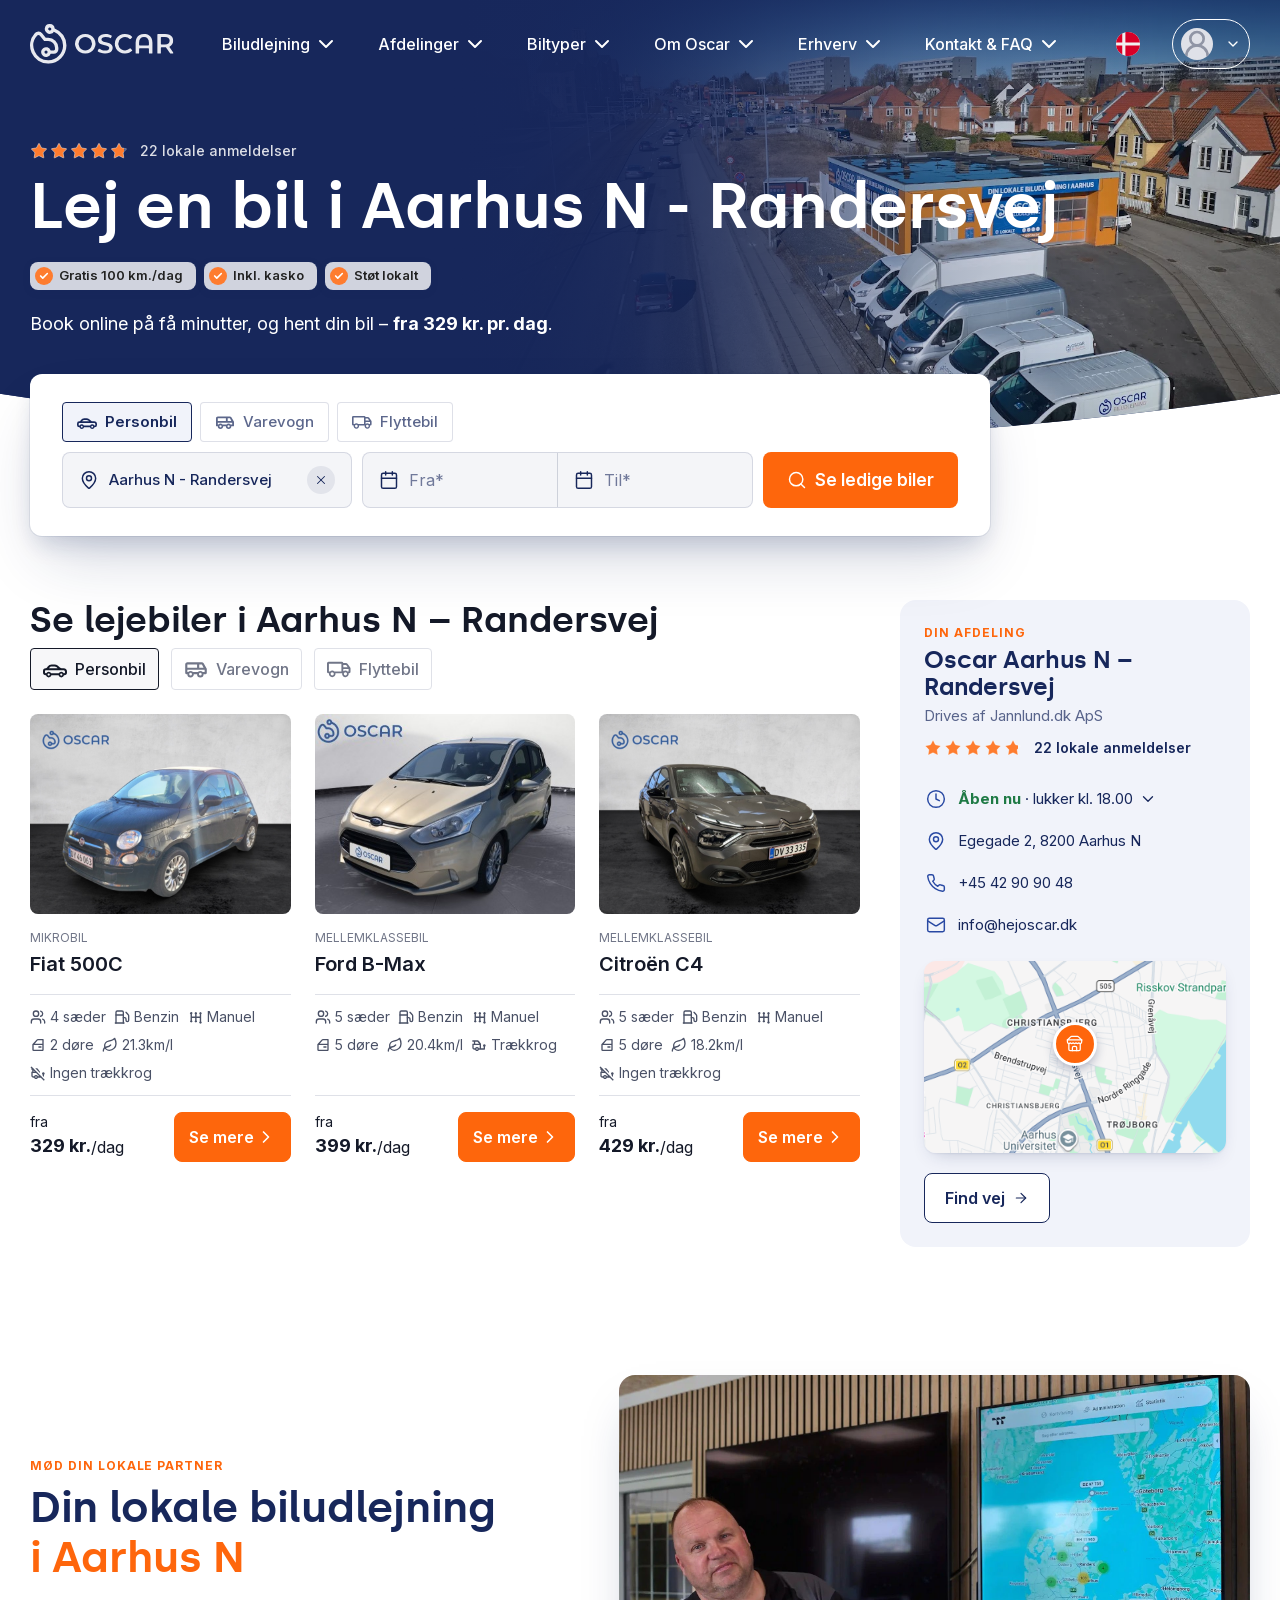
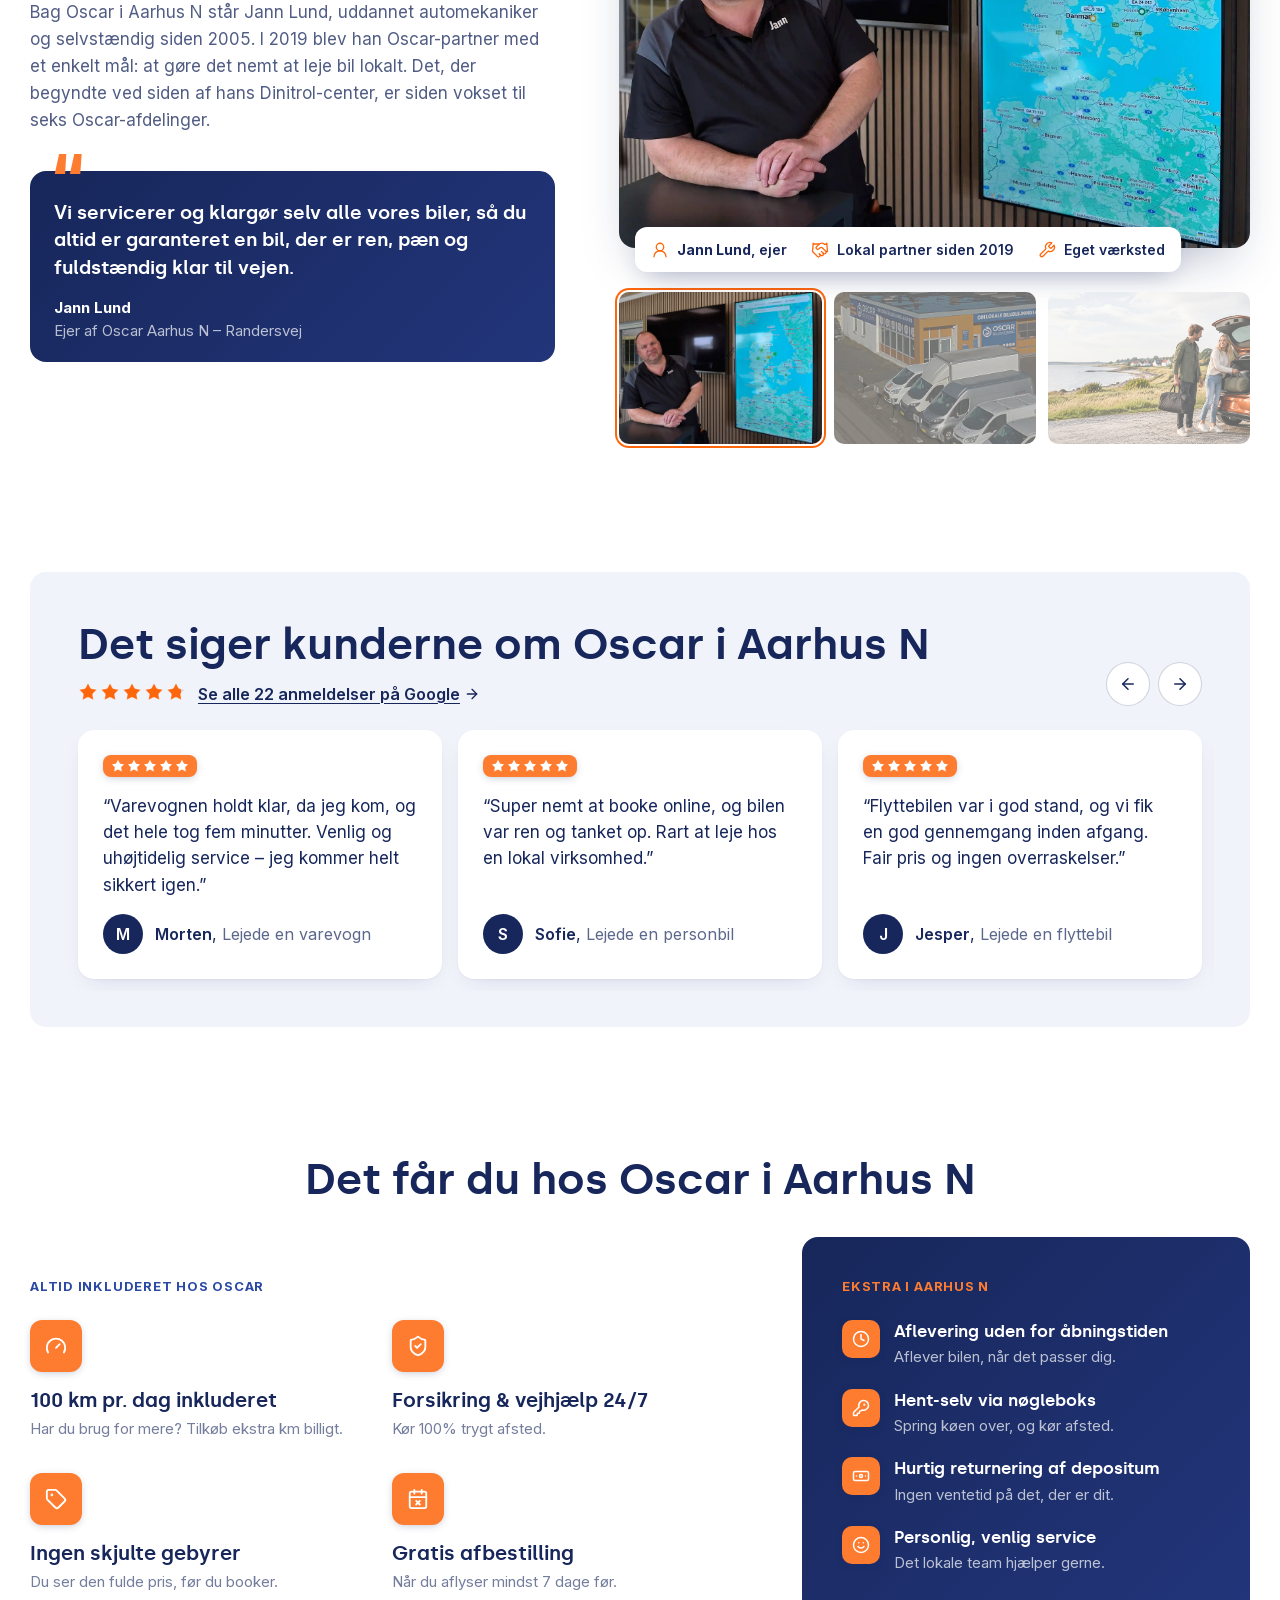
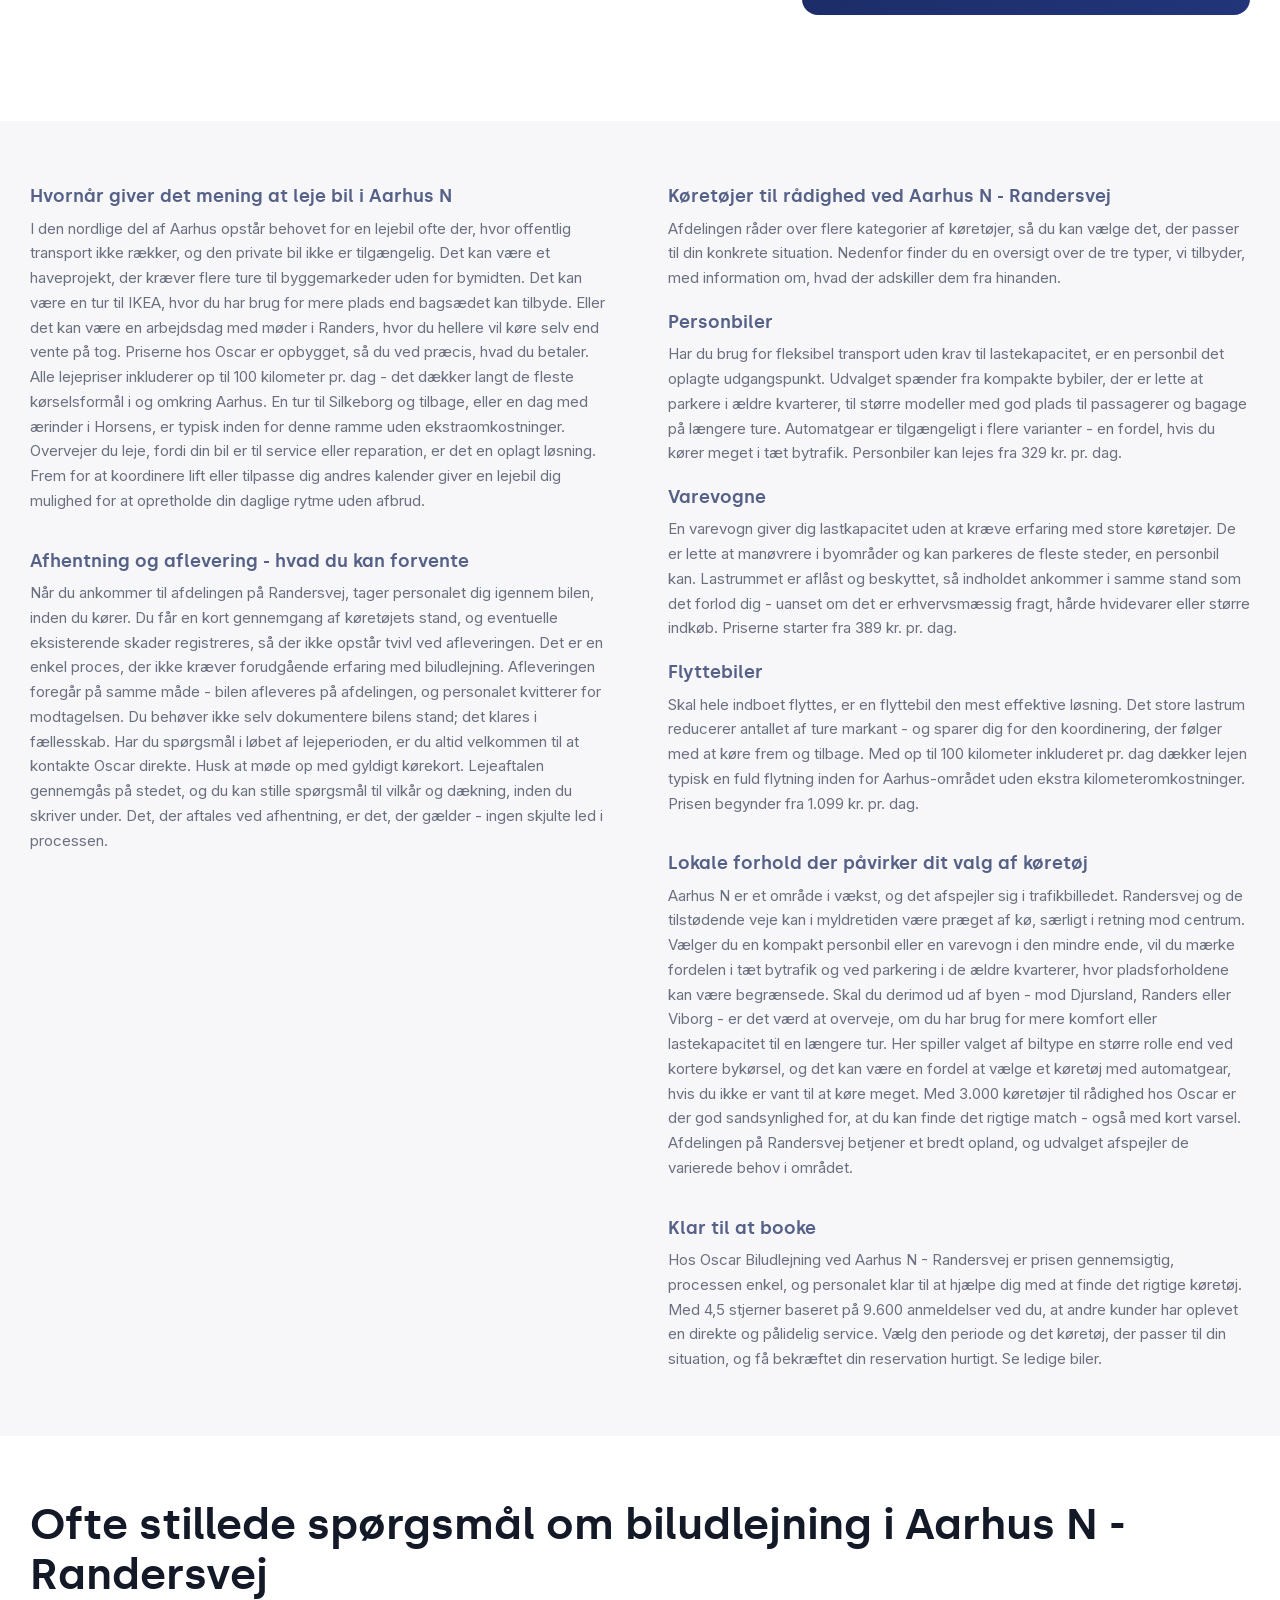
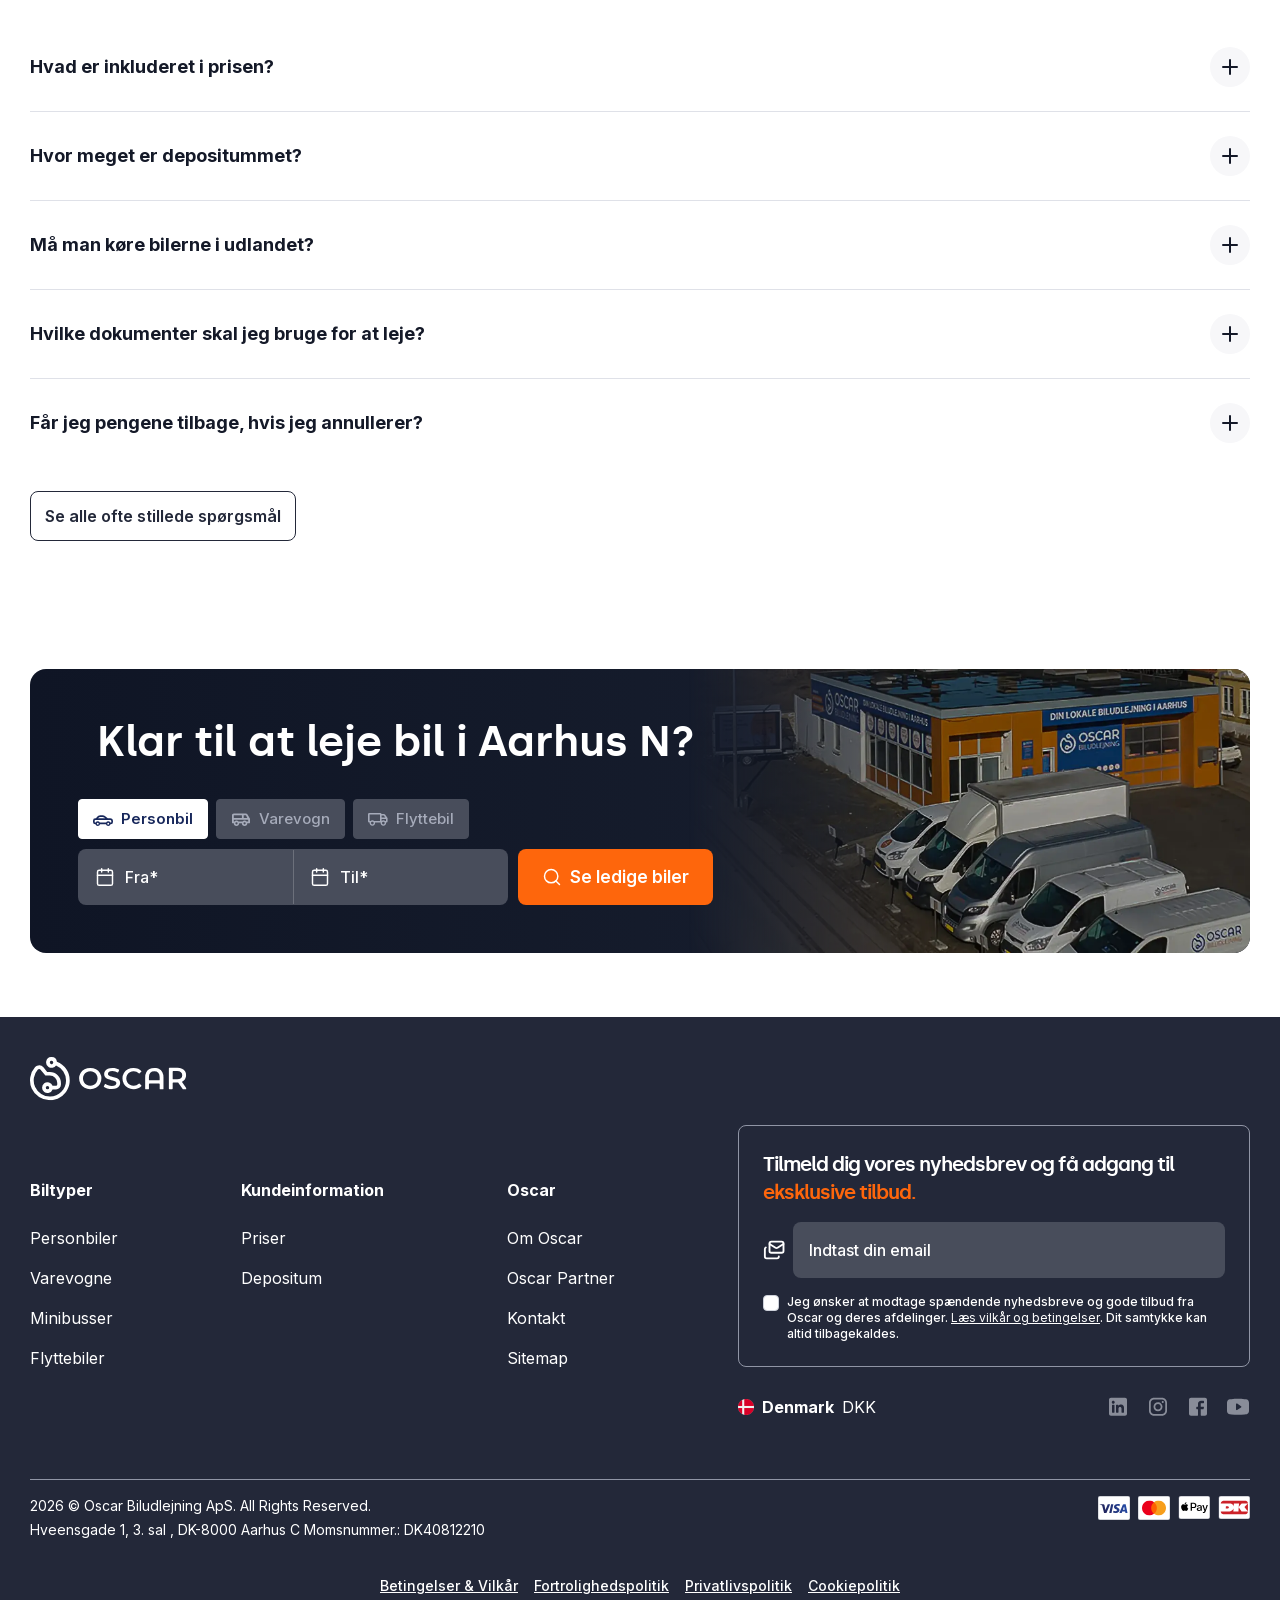
==== commit 3e50786d: "Location page: narrower 'Extra in Aarhus N' box on wide screens (DA + EN) Co-Authored-By: Claude Opu" ====
--- a/aarhus-n.html
+++ b/aarhus-n.html
@@ -1 +1 @@
-<!DOCTYPE html><html data-dpl-id="dpl_GKWxXEJ5Hb7vjqqjvTC3D8hdHsFf" lang="da" class="page-location"><head><meta charSet="utf-8"/><meta name="robots" content="noindex, nofollow"/><meta name="viewport" content="width=device-width, initial-scale=1"/><link rel="stylesheet" href="assets/css/0m1dnx261udqd.css"/><link rel="stylesheet" href="assets/css/3ofi92k___c98.css"/><link rel="stylesheet" href="assets/css/custom.css?v=202610062000"/><meta name="next-size-adjust" content=""/><title>Lej bil Aarhus N - Randersvej | Løs logistikken – fra 329&nbsp;kr.</title><meta name="description" content="Få planerne til at gå op – lej en bil i Aarhus N - Randersvej. Inkl. forsikring &amp; 100 km./dag. Book på 3 min.!"/><meta property="og:title" content="Lej bil Aarhus N - Randersvej | Løs logistikken – fra 329&nbsp;kr."/><meta property="og:description" content="Få planerne til at gå op – lej en bil i Aarhus N - Randersvej. Inkl. forsikring &amp; 100 km./dag. Book på 3 min.!"/><meta property="og:url" content="https://hejoscar.dk"/><meta property="og:site_name" content="Oscar"/><meta property="og:image" content="https://a.storyblok.com/f/315301/2250x2250/667766b03c/big-car.jpg"/><meta property="og:type" content="website"/><meta name="twitter:card" content="summary_large_image"/><meta name="twitter:title" content="Lej bil Aarhus N - Randersvej | Løs logistikken – fra 329&nbsp;kr."/><meta name="twitter:description" content="Få planerne til at gå op – lej en bil i Aarhus N - Randersvej. Inkl. forsikring &amp; 100 km./dag. Book på 3 min.!"/><meta name="twitter:image" content="https://a.storyblok.com/f/315301/2250x2250/667766b03c/big-car.jpg"/></head><body class="inter_d4b7ea98-module__N5OFCW__variable silka_273fe654-module__nQlC_a__variable font-inter text-primary antialiased"><div hidden=""><!--$--><!--/$--></div><!--$--><!--/$--><div class="z-max bg-brand-orange-02 animation-delay-500 pointer-events-none fixed top-0 left-0 h-1"></div><div class="flex min-h-screen flex-col"><a class="absolute left-2 z-30 -translate-y-full rounded-lg bg-white p-2 text-sm text-black opacity-0 shadow-md transition-transform focus:translate-y-2 focus:opacity-100" href="#">Spring til indhold</a><header id="page-header" class="absolute top-0 z-10 w-full font-medium before:bg-white before:transition-all text-white"><nav class="container flex items-center justify-between"><a href="#" class="relative py-2 md:py-6"><svg xmlns="http://www.w3.org/2000/svg" fill="currentColor" viewBox="0 0 125 35" aria-label="Gå til forsiden" class="w-26 md:w-36 text-white/90"><g clip-path="url(#oscar-logo_svg__a)"><path fill-rule="evenodd" d="M14.748 7.893a4.31 4.31 0 0 0 5.984-1.202A12.93 12.93 0 0 1 28.7 18.655c-.038 6.971-5.73 12.721-12.698 12.82A12.884 12.884 0 0 1 6.252 9.97a1.37 1.37 0 0 1 1.082-.432 1.47 1.47 0 0 1 1.077.54l3.84 4.73h3.537a5.906 5.906 0 0 1 5.9 5.9v1.248a.99.99 0 0 1-.986.986H17.97a4.31 4.31 0 1 0-.003 2.942h2.738a3.93 3.93 0 0 0 3.925-3.926v-1.247a8.85 8.85 0 0 0-8.842-8.843h-2.137l-2.958-3.643A4.4 4.4 0 0 0 5.65 6.91c-.574.23-1.091.58-1.518 1.027l-.052.056a15.817 15.817 0 0 0 11.736 26.42l.231-.001c8.56-.12 15.555-7.181 15.592-15.744A15.88 15.88 0 0 0 21.422 3.804a4.309 4.309 0 0 0-8.507-.335 4.31 4.31 0 0 0 1.833 4.424m1.633-4.726c.225-.151.49-.231.76-.231v.003a1.373 1.373 0 0 1 1.371 1.367 1.37 1.37 0 1 1-2.131-1.14Zm-2.462 19.872a1.37 1.37 0 1 0 1.37 1.37 1.373 1.373 0 0 0-1.37-1.366z" clip-rule="evenodd"></path><path d="M43.462 24.5a8.1 8.1 0 0 1-3.167-3.032 8.72 8.72 0 0 1 0-8.65 8.1 8.1 0 0 1 3.166-3.024q2.013-1.084 4.524-1.084T52.51 9.8a8.1 8.1 0 0 1 3.164 3.013 8.76 8.76 0 0 1 0 8.673A8.1 8.1 0 0 1 52.51 24.5q-2.021 1.09-4.525 1.09-2.503 0-4.523-1.09m7.478-2.322a5.33 5.33 0 0 0 2.063-2.063 6.24 6.24 0 0 0 0-5.936 5.34 5.34 0 0 0-2.063-2.058 6.27 6.27 0 0 0-5.908 0 5.34 5.34 0 0 0-2.063 2.063 6.24 6.24 0 0 0 0 5.937 5.33 5.33 0 0 0 2.063 2.062 6.27 6.27 0 0 0 5.908 0zm10.537 2.867q-1.515-.463-2.492-1.184a.505.505 0 0 1-.148-.609l.64-1.435a.506.506 0 0 1 .732-.224c.622.4 1.292.72 1.994.954.946.332 1.94.503 2.942.506q1.829 0 2.731-.586.903-.586.903-1.546a1.5 1.5 0 0 0-.505-1.161 3.5 3.5 0 0 0-1.277-.715 32 32 0 0 0-2.11-.586 25 25 0 0 1-3.03-.885 5 5 0 0 1-1.994-1.39q-.831-.948-.833-2.566a4.37 4.37 0 0 1 .74-2.473q.738-1.114 2.226-1.768 1.488-.655 3.646-.657c.996 0 1.989.128 2.953.379.749.179 1.47.459 2.142.832a.506.506 0 0 1 .205.632l-.584 1.43a.514.514 0 0 1-.716.253 9.3 9.3 0 0 0-1.75-.685 8.4 8.4 0 0 0-2.273-.329q-1.805 0-2.683.61t-.884 1.617a1.46 1.46 0 0 0 .505 1.15 3.6 3.6 0 0 0 1.277.702q.774.26 2.11.586 1.531.337 3 .884c.77.296 1.457.773 2.004 1.39q.831.937.833 2.526a4.33 4.33 0 0 1-.738 2.46q-.74 1.104-2.24 1.759t-3.656.657a12.5 12.5 0 0 1-3.67-.528m16.433-.546a8.03 8.03 0 0 1-3.141-3.013q-1.137-1.92-1.137-4.336a8.3 8.3 0 0 1 1.148-4.341 8.1 8.1 0 0 1 3.158-3.013 9.2 9.2 0 0 1 4.484-1.086 9.35 9.35 0 0 1 3.68.703 7.6 7.6 0 0 1 2.47 1.665.505.505 0 0 1-.026.721l-1.24 1.166a.516.516 0 0 1-.71-.012 5.7 5.7 0 0 0-4.034-1.572 6.14 6.14 0 0 0-3.024.739 5.3 5.3 0 0 0-2.085 2.051 6.28 6.28 0 0 0 0 5.955 5.3 5.3 0 0 0 2.085 2.05c.928.502 1.97.756 3.024.739a5.66 5.66 0 0 0 4.032-1.588.517.517 0 0 1 .715-.011l1.24 1.18a.506.506 0 0 1 .025.72 7.5 7.5 0 0 1-2.484 1.662 9.45 9.45 0 0 1-3.692.703A9.24 9.24 0 0 1 77.91 24.5Zm24.928-14.925a6 6 0 0 1 2.543 2.567q.903 1.7.903 4.113v8.935a.504.504 0 0 1-.505.506h-2.021a.505.505 0 0 1-.505-.506v-3.548a.504.504 0 0 0-.505-.505h-7.534a.506.506 0 0 0-.505.505v3.548a.506.506 0 0 1-.505.506H92.21a.505.505 0 0 1-.505-.506v-8.935q0-2.414.902-4.113a6 6 0 0 1 2.544-2.567q1.642-.867 3.844-.867c2.202 0 2.749.289 3.843.867m-.112 9.002a.503.503 0 0 0 .505-.506v-2.097q0-2.273-1.124-3.434-1.124-1.16-3.141-1.16-2.022 0-3.142 1.16-1.12 1.161-1.125 3.434v2.092a.505.505 0 0 0 .505.505zm19.266 7.124a.5.5 0 0 1-.418-.22l-3.639-5.234q-.316.03-.631.024h-3.195a.505.505 0 0 0-.505.506v4.399a.504.504 0 0 1-.505.505h-2.021a.507.507 0 0 1-.506-.505V9.153a.504.504 0 0 1 .506-.505h6.241q2.133 0 3.716.704a5.4 5.4 0 0 1 2.425 2.02q.846 1.314.844 3.118 0 1.853-.902 3.188a5.2 5.2 0 0 1-2.054 1.757.5.5 0 0 0-.26.33.5.5 0 0 0 .08.413l3.313 4.728a.505.505 0 0 1-.439.793h-2.05Zm-1.806-13.634q-1.034-.845-3.024-.845h-3.053a.505.505 0 0 0-.505.505v5.52a.504.504 0 0 0 .505.506h3.053q1.993 0 3.024-.856 1.03-.855 1.032-2.426 0-1.56-1.032-2.404"></path></g><defs><clipPath id="oscar-logo_svg__a"><path d="M0 0h124.57v34.41H0z"></path></clipPath></defs></svg></a><nav aria-label="Main" data-orientation="horizontal" dir="ltr" class="hidden justify-center lg:flex z-20 grow self-center"><div style="position:relative"><ul data-orientation="horizontal" class="flex items-center gap-4" dir="ltr"><li class="relative"><button id="radix-_R_19pabsnpfivb_-trigger-radix-_R_79pabsnpfivb_" data-state="closed" aria-expanded="false" aria-controls="radix-_R_19pabsnpfivb_-content-radix-_R_79pabsnpfivb_" class="group flex items-center gap-1 rounded-lg px-3 py-2 outline-hidden focus-visible:ring-2 hover:bg-white/5 data-[state=open]:bg-white/5" data-radix-collection-item="">Biludlejning<svg xmlns="http://www.w3.org/2000/svg" width="24" height="24" viewBox="0 0 24 24" fill="none" stroke="currentColor" stroke-width="2" stroke-linecap="round" stroke-linejoin="round" class="lucide lucide-chevron-down transition-transform group-data-[state=open]:-rotate-180" aria-hidden="true"><path d="m6 9 6 6 6-6"></path></svg></button><div data-nav-menu id="radix-_R_19pabsnpfivb_-content-radix-_R_79pabsnpfivb_" aria-labelledby="radix-_R_19pabsnpfivb_-trigger-radix-_R_79pabsnpfivb_" data-orientation="horizontal" data-state="closed" class="hidden absolute top-full left-1/2 z-10 w-max min-w-full -translate-x-1/2 pt-2 transition-[scale,translate,opacity] starting:-translate-y-7 starting:scale-90 starting:opacity-0" dir="ltr"><div class="text-primary mt-2 flex w-full gap-2 overflow-hidden rounded-lg border border-gray-100 bg-white p-4 shadow-lg"><div class="flex min-w-[235px] flex-col gap-2"><p class="px-2 py-1 font-bold wrap-break-word hyphens-auto">Biludlejning</p><a href="#" class="text-tertiary group hover:bg-gray-75 hover:text-primary flex w-full items-center justify-between rounded-sm px-2 py-1"><p class="text-sm wrap-break-word hyphens-auto">Priser</p><svg xmlns="http://www.w3.org/2000/svg" width="24" height="24" viewBox="0 0 24 24" fill="none" stroke="currentColor" stroke-width="2" stroke-linecap="round" stroke-linejoin="round" class="lucide lucide-chevron-right invisible ml-2 size-6 shrink-0 group-hover:visible" aria-hidden="true"><path d="m9 18 6-6-6-6"></path></svg></a><a href="#" class="text-tertiary group hover:bg-gray-75 hover:text-primary flex w-full items-center justify-between rounded-sm px-2 py-1"><p class="text-sm wrap-break-word hyphens-auto">Bilabonnement</p><svg xmlns="http://www.w3.org/2000/svg" width="24" height="24" viewBox="0 0 24 24" fill="none" stroke="currentColor" stroke-width="2" stroke-linecap="round" stroke-linejoin="round" class="lucide lucide-chevron-right invisible ml-2 size-6 shrink-0 group-hover:visible" aria-hidden="true"><path d="m9 18 6-6-6-6"></path></svg></a><a href="#" class="text-tertiary group hover:bg-gray-75 hover:text-primary flex w-full items-center justify-between rounded-sm px-2 py-1"><p class="text-sm wrap-break-word hyphens-auto">Langtidsleje</p><svg xmlns="http://www.w3.org/2000/svg" width="24" height="24" viewBox="0 0 24 24" fill="none" stroke="currentColor" stroke-width="2" stroke-linecap="round" stroke-linejoin="round" class="lucide lucide-chevron-right invisible ml-2 size-6 shrink-0 group-hover:visible" aria-hidden="true"><path d="m9 18 6-6-6-6"></path></svg></a><a href="#" class="text-tertiary group hover:bg-gray-75 hover:text-primary flex w-full items-center justify-between rounded-sm px-2 py-1"><p class="text-sm wrap-break-word hyphens-auto">Loyalitetsprogram</p><svg xmlns="http://www.w3.org/2000/svg" width="24" height="24" viewBox="0 0 24 24" fill="none" stroke="currentColor" stroke-width="2" stroke-linecap="round" stroke-linejoin="round" class="lucide lucide-chevron-right invisible ml-2 size-6 shrink-0 group-hover:visible" aria-hidden="true"><path d="m9 18 6-6-6-6"></path></svg></a></div><div class="flex w-full flex-row justify-between gap-4"></div></div></div></li><li class="relative"><button id="radix-_R_19pabsnpfivb_-trigger-radix-_R_b9pabsnpfivb_" data-state="closed" aria-expanded="false" aria-controls="radix-_R_19pabsnpfivb_-content-radix-_R_b9pabsnpfivb_" class="group flex items-center gap-1 rounded-lg px-3 py-2 outline-hidden focus-visible:ring-2 hover:bg-white/5 data-[state=open]:bg-white/5" data-radix-collection-item="">Afdelinger<svg xmlns="http://www.w3.org/2000/svg" width="24" height="24" viewBox="0 0 24 24" fill="none" stroke="currentColor" stroke-width="2" stroke-linecap="round" stroke-linejoin="round" class="lucide lucide-chevron-down transition-transform group-data-[state=open]:-rotate-180" aria-hidden="true"><path d="m6 9 6 6 6-6"></path></svg></button><div data-nav-menu id="radix-_R_19pabsnpfivb_-content-radix-_R_b9pabsnpfivb_" aria-labelledby="radix-_R_19pabsnpfivb_-trigger-radix-_R_b9pabsnpfivb_" data-orientation="horizontal" data-state="closed" class="hidden absolute top-full left-1/2 z-10 w-max min-w-full -translate-x-1/2 pt-2 transition-[scale,translate,opacity] starting:-translate-y-7 starting:scale-90 starting:opacity-0" dir="ltr"><div class="text-primary mt-2 flex w-full gap-2 overflow-hidden rounded-lg border border-gray-100 bg-white p-4 shadow-lg"><div class="flex min-w-[235px] flex-col gap-2"><p class="px-2 py-1 font-bold wrap-break-word hyphens-auto">Afdelinger</p><a href="#" class="text-tertiary group hover:bg-gray-75 hover:text-primary flex w-full items-center justify-between rounded-sm px-2 py-1"><p class="text-sm wrap-break-word hyphens-auto">Se alle afdelinger</p><svg xmlns="http://www.w3.org/2000/svg" width="24" height="24" viewBox="0 0 24 24" fill="none" stroke="currentColor" stroke-width="2" stroke-linecap="round" stroke-linejoin="round" class="lucide lucide-chevron-right invisible ml-2 size-6 shrink-0 group-hover:visible" aria-hidden="true"><path d="m9 18 6-6-6-6"></path></svg></a><a href="aarhus-n.html" data-loc-link class="text-tertiary group hover:bg-gray-75 hover:text-primary flex w-full items-center justify-between rounded-sm px-2 py-1"><p class="text-sm wrap-break-word hyphens-auto">Lokationsside</p><svg xmlns="http://www.w3.org/2000/svg" width="24" height="24" viewBox="0 0 24 24" fill="none" stroke="currentColor" stroke-width="2" stroke-linecap="round" stroke-linejoin="round" class="lucide lucide-chevron-right invisible ml-2 size-6 shrink-0 group-hover:visible" aria-hidden="true"><path d="m9 18 6-6-6-6"></path></svg></a><a href="#" class="text-tertiary group hover:bg-gray-75 hover:text-primary flex w-full items-center justify-between rounded-sm px-2 py-1"><p class="text-sm wrap-break-word hyphens-auto">København</p><svg xmlns="http://www.w3.org/2000/svg" width="24" height="24" viewBox="0 0 24 24" fill="none" stroke="currentColor" stroke-width="2" stroke-linecap="round" stroke-linejoin="round" class="lucide lucide-chevron-right invisible ml-2 size-6 shrink-0 group-hover:visible" aria-hidden="true"><path d="m9 18 6-6-6-6"></path></svg></a><a href="#" class="text-tertiary group hover:bg-gray-75 hover:text-primary flex w-full items-center justify-between rounded-sm px-2 py-1"><p class="text-sm wrap-break-word hyphens-auto">Aarhus</p><svg xmlns="http://www.w3.org/2000/svg" width="24" height="24" viewBox="0 0 24 24" fill="none" stroke="currentColor" stroke-width="2" stroke-linecap="round" stroke-linejoin="round" class="lucide lucide-chevron-right invisible ml-2 size-6 shrink-0 group-hover:visible" aria-hidden="true"><path d="m9 18 6-6-6-6"></path></svg></a><a href="#" class="text-tertiary group hover:bg-gray-75 hover:text-primary flex w-full items-center justify-between rounded-sm px-2 py-1"><p class="text-sm wrap-break-word hyphens-auto">Odense</p><svg xmlns="http://www.w3.org/2000/svg" width="24" height="24" viewBox="0 0 24 24" fill="none" stroke="currentColor" stroke-width="2" stroke-linecap="round" stroke-linejoin="round" class="lucide lucide-chevron-right invisible ml-2 size-6 shrink-0 group-hover:visible" aria-hidden="true"><path d="m9 18 6-6-6-6"></path></svg></a><a href="#" class="text-tertiary group hover:bg-gray-75 hover:text-primary flex w-full items-center justify-between rounded-sm px-2 py-1"><p class="text-sm wrap-break-word hyphens-auto">Aalborg</p><svg xmlns="http://www.w3.org/2000/svg" width="24" height="24" viewBox="0 0 24 24" fill="none" stroke="currentColor" stroke-width="2" stroke-linecap="round" stroke-linejoin="round" class="lucide lucide-chevron-right invisible ml-2 size-6 shrink-0 group-hover:visible" aria-hidden="true"><path d="m9 18 6-6-6-6"></path></svg></a><a href="#" class="text-tertiary group hover:bg-gray-75 hover:text-primary flex w-full items-center justify-between rounded-sm px-2 py-1"><p class="text-sm wrap-break-word hyphens-auto">Esbjerg</p><svg xmlns="http://www.w3.org/2000/svg" width="24" height="24" viewBox="0 0 24 24" fill="none" stroke="currentColor" stroke-width="2" stroke-linecap="round" stroke-linejoin="round" class="lucide lucide-chevron-right invisible ml-2 size-6 shrink-0 group-hover:visible" aria-hidden="true"><path d="m9 18 6-6-6-6"></path></svg></a></div><div class="flex w-full flex-row justify-between gap-4"></div></div></div></li><li class="relative"><button id="radix-_R_19pabsnpfivb_-trigger-radix-_R_f9pabsnpfivb_" data-state="closed" aria-expanded="false" aria-controls="radix-_R_19pabsnpfivb_-content-radix-_R_f9pabsnpfivb_" class="group flex items-center gap-1 rounded-lg px-3 py-2 outline-hidden focus-visible:ring-2 hover:bg-white/5 data-[state=open]:bg-white/5" data-radix-collection-item="">Biltyper<svg xmlns="http://www.w3.org/2000/svg" width="24" height="24" viewBox="0 0 24 24" fill="none" stroke="currentColor" stroke-width="2" stroke-linecap="round" stroke-linejoin="round" class="lucide lucide-chevron-down transition-transform group-data-[state=open]:-rotate-180" aria-hidden="true"><path d="m6 9 6 6 6-6"></path></svg></button><div data-nav-menu id="radix-_R_19pabsnpfivb_-content-radix-_R_f9pabsnpfivb_" aria-labelledby="radix-_R_19pabsnpfivb_-trigger-radix-_R_f9pabsnpfivb_" data-orientation="horizontal" data-state="closed" class="hidden absolute top-full left-1/2 z-10 w-max min-w-full -translate-x-1/2 pt-2 transition-[scale,translate,opacity] starting:-translate-y-7 starting:scale-90 starting:opacity-0" dir="ltr"><div class="text-primary mt-2 flex w-full gap-2 overflow-hidden rounded-lg border border-gray-100 bg-white p-4 shadow-lg"><div class="flex min-w-[235px] flex-col gap-2"><p class="px-2 py-1 font-bold wrap-break-word hyphens-auto">Biltyper</p><a href="#" class="text-tertiary group hover:bg-gray-75 hover:text-primary flex w-full items-center justify-between rounded-sm px-2 py-1"><p class="text-sm wrap-break-word hyphens-auto">Personbiler</p><svg xmlns="http://www.w3.org/2000/svg" width="24" height="24" viewBox="0 0 24 24" fill="none" stroke="currentColor" stroke-width="2" stroke-linecap="round" stroke-linejoin="round" class="lucide lucide-chevron-right invisible ml-2 size-6 shrink-0 group-hover:visible" aria-hidden="true"><path d="m9 18 6-6-6-6"></path></svg></a><a href="#" class="text-tertiary group hover:bg-gray-75 hover:text-primary flex w-full items-center justify-between rounded-sm px-2 py-1"><p class="text-sm wrap-break-word hyphens-auto">Varevogne</p><svg xmlns="http://www.w3.org/2000/svg" width="24" height="24" viewBox="0 0 24 24" fill="none" stroke="currentColor" stroke-width="2" stroke-linecap="round" stroke-linejoin="round" class="lucide lucide-chevron-right invisible ml-2 size-6 shrink-0 group-hover:visible" aria-hidden="true"><path d="m9 18 6-6-6-6"></path></svg></a><a href="#" class="text-tertiary group hover:bg-gray-75 hover:text-primary flex w-full items-center justify-between rounded-sm px-2 py-1"><p class="text-sm wrap-break-word hyphens-auto">Flyttebiler</p><svg xmlns="http://www.w3.org/2000/svg" width="24" height="24" viewBox="0 0 24 24" fill="none" stroke="currentColor" stroke-width="2" stroke-linecap="round" stroke-linejoin="round" class="lucide lucide-chevron-right invisible ml-2 size-6 shrink-0 group-hover:visible" aria-hidden="true"><path d="m9 18 6-6-6-6"></path></svg></a><a href="#" class="text-tertiary group hover:bg-gray-75 hover:text-primary flex w-full items-center justify-between rounded-sm px-2 py-1"><p class="text-sm wrap-break-word hyphens-auto">Minibusser</p><svg xmlns="http://www.w3.org/2000/svg" width="24" height="24" viewBox="0 0 24 24" fill="none" stroke="currentColor" stroke-width="2" stroke-linecap="round" stroke-linejoin="round" class="lucide lucide-chevron-right invisible ml-2 size-6 shrink-0 group-hover:visible" aria-hidden="true"><path d="m9 18 6-6-6-6"></path></svg></a><a href="#" class="text-tertiary group hover:bg-gray-75 hover:text-primary flex w-full items-center justify-between rounded-sm px-2 py-1"><p class="text-sm wrap-break-word hyphens-auto">Trailere</p><svg xmlns="http://www.w3.org/2000/svg" width="24" height="24" viewBox="0 0 24 24" fill="none" stroke="currentColor" stroke-width="2" stroke-linecap="round" stroke-linejoin="round" class="lucide lucide-chevron-right invisible ml-2 size-6 shrink-0 group-hover:visible" aria-hidden="true"><path d="m9 18 6-6-6-6"></path></svg></a><a href="#" class="text-tertiary group hover:bg-gray-75 hover:text-primary flex w-full items-center justify-between rounded-sm px-2 py-1"><p class="text-sm wrap-break-word hyphens-auto">Autotransportere</p><svg xmlns="http://www.w3.org/2000/svg" width="24" height="24" viewBox="0 0 24 24" fill="none" stroke="currentColor" stroke-width="2" stroke-linecap="round" stroke-linejoin="round" class="lucide lucide-chevron-right invisible ml-2 size-6 shrink-0 group-hover:visible" aria-hidden="true"><path d="m9 18 6-6-6-6"></path></svg></a></div><div class="flex w-full flex-row justify-between gap-4"></div></div></div></li><li class="relative"><button id="radix-_R_19pabsnpfivb_-trigger-radix-_R_j9pabsnpfivb_" data-state="closed" aria-expanded="false" aria-controls="radix-_R_19pabsnpfivb_-content-radix-_R_j9pabsnpfivb_" class="group flex items-center gap-1 rounded-lg px-3 py-2 outline-hidden focus-visible:ring-2 hover:bg-white/5 data-[state=open]:bg-white/5" data-radix-collection-item="">Om Oscar<svg xmlns="http://www.w3.org/2000/svg" width="24" height="24" viewBox="0 0 24 24" fill="none" stroke="currentColor" stroke-width="2" stroke-linecap="round" stroke-linejoin="round" class="lucide lucide-chevron-down transition-transform group-data-[state=open]:-rotate-180" aria-hidden="true"><path d="m6 9 6 6 6-6"></path></svg></button><div data-nav-menu id="radix-_R_19pabsnpfivb_-content-radix-_R_j9pabsnpfivb_" aria-labelledby="radix-_R_19pabsnpfivb_-trigger-radix-_R_j9pabsnpfivb_" data-orientation="horizontal" data-state="closed" class="hidden absolute top-full left-1/2 z-10 w-max min-w-full -translate-x-1/2 pt-2 transition-[scale,translate,opacity] starting:-translate-y-7 starting:scale-90 starting:opacity-0" dir="ltr"><div class="text-primary mt-2 flex w-full gap-2 overflow-hidden rounded-lg border border-gray-100 bg-white p-4 shadow-lg"><div class="flex min-w-[235px] flex-col gap-2"><p class="px-2 py-1 font-bold wrap-break-word hyphens-auto">Om Oscar</p><a href="#" class="text-tertiary group hover:bg-gray-75 hover:text-primary flex w-full items-center justify-between rounded-sm px-2 py-1"><p class="text-sm wrap-break-word hyphens-auto">Om Oscar</p><svg xmlns="http://www.w3.org/2000/svg" width="24" height="24" viewBox="0 0 24 24" fill="none" stroke="currentColor" stroke-width="2" stroke-linecap="round" stroke-linejoin="round" class="lucide lucide-chevron-right invisible ml-2 size-6 shrink-0 group-hover:visible" aria-hidden="true"><path d="m9 18 6-6-6-6"></path></svg></a><a href="#" class="text-tertiary group hover:bg-gray-75 hover:text-primary flex w-full items-center justify-between rounded-sm px-2 py-1"><p class="text-sm wrap-break-word hyphens-auto">Anerkendelser</p><svg xmlns="http://www.w3.org/2000/svg" width="24" height="24" viewBox="0 0 24 24" fill="none" stroke="currentColor" stroke-width="2" stroke-linecap="round" stroke-linejoin="round" class="lucide lucide-chevron-right invisible ml-2 size-6 shrink-0 group-hover:visible" aria-hidden="true"><path d="m9 18 6-6-6-6"></path></svg></a><a href="search-bars.html" data-sb-link class="text-tertiary group hover:bg-gray-75 hover:text-primary flex w-full items-center justify-between rounded-sm px-2 py-1"><p class="text-sm wrap-break-word hyphens-auto">Søgebarer</p><svg xmlns="http://www.w3.org/2000/svg" width="24" height="24" viewBox="0 0 24 24" fill="none" stroke="currentColor" stroke-width="2" stroke-linecap="round" stroke-linejoin="round" class="lucide lucide-chevron-right invisible ml-2 size-6 shrink-0 group-hover:visible" aria-hidden="true"><path d="m9 18 6-6-6-6"></path></svg></a><a href="#" class="text-tertiary group hover:bg-gray-75 hover:text-primary flex w-full items-center justify-between rounded-sm px-2 py-1"><p class="text-sm wrap-break-word hyphens-auto">Oscar partner</p><svg xmlns="http://www.w3.org/2000/svg" width="24" height="24" viewBox="0 0 24 24" fill="none" stroke="currentColor" stroke-width="2" stroke-linecap="round" stroke-linejoin="round" class="lucide lucide-chevron-right invisible ml-2 size-6 shrink-0 group-hover:visible" aria-hidden="true"><path d="m9 18 6-6-6-6"></path></svg></a><a href="#" class="text-tertiary group hover:bg-gray-75 hover:text-primary flex w-full items-center justify-between rounded-sm px-2 py-1"><p class="text-sm wrap-break-word hyphens-auto">Sponsor</p><svg xmlns="http://www.w3.org/2000/svg" width="24" height="24" viewBox="0 0 24 24" fill="none" stroke="currentColor" stroke-width="2" stroke-linecap="round" stroke-linejoin="round" class="lucide lucide-chevron-right invisible ml-2 size-6 shrink-0 group-hover:visible" aria-hidden="true"><path d="m9 18 6-6-6-6"></path></svg></a></div><div class="flex w-full flex-row justify-between gap-4"></div></div></div></li><li class="relative"><button id="radix-_R_19pabsnpfivb_-trigger-radix-_R_n9pabsnpfivb_" data-state="closed" aria-expanded="false" aria-controls="radix-_R_19pabsnpfivb_-content-radix-_R_n9pabsnpfivb_" class="group flex items-center gap-1 rounded-lg px-3 py-2 outline-hidden focus-visible:ring-2 hover:bg-white/5 data-[state=open]:bg-white/5" data-radix-collection-item="">Erhverv<svg xmlns="http://www.w3.org/2000/svg" width="24" height="24" viewBox="0 0 24 24" fill="none" stroke="currentColor" stroke-width="2" stroke-linecap="round" stroke-linejoin="round" class="lucide lucide-chevron-down transition-transform group-data-[state=open]:-rotate-180" aria-hidden="true"><path d="m6 9 6 6 6-6"></path></svg></button><div data-nav-menu id="radix-_R_19pabsnpfivb_-content-radix-_R_n9pabsnpfivb_" aria-labelledby="radix-_R_19pabsnpfivb_-trigger-radix-_R_n9pabsnpfivb_" data-orientation="horizontal" data-state="closed" class="hidden absolute top-full left-1/2 z-10 w-max min-w-full -translate-x-1/2 pt-2 transition-[scale,translate,opacity] starting:-translate-y-7 starting:scale-90 starting:opacity-0" dir="ltr"><div class="text-primary mt-2 flex w-full gap-2 overflow-hidden rounded-lg border border-gray-100 bg-white p-4 shadow-lg"><div class="flex min-w-[235px] flex-col gap-2"><p class="px-2 py-1 font-bold wrap-break-word hyphens-auto">Erhverv</p><a href="#" class="text-tertiary group hover:bg-gray-75 hover:text-primary flex w-full items-center justify-between rounded-sm px-2 py-1"><p class="text-sm wrap-break-word hyphens-auto">Biludlejning til erhverv</p><svg xmlns="http://www.w3.org/2000/svg" width="24" height="24" viewBox="0 0 24 24" fill="none" stroke="currentColor" stroke-width="2" stroke-linecap="round" stroke-linejoin="round" class="lucide lucide-chevron-right invisible ml-2 size-6 shrink-0 group-hover:visible" aria-hidden="true"><path d="m9 18 6-6-6-6"></path></svg></a><a href="#" class="text-tertiary group hover:bg-gray-75 hover:text-primary flex w-full items-center justify-between rounded-sm px-2 py-1"><p class="text-sm wrap-break-word hyphens-auto">Fakturabetaling</p><svg xmlns="http://www.w3.org/2000/svg" width="24" height="24" viewBox="0 0 24 24" fill="none" stroke="currentColor" stroke-width="2" stroke-linecap="round" stroke-linejoin="round" class="lucide lucide-chevron-right invisible ml-2 size-6 shrink-0 group-hover:visible" aria-hidden="true"><path d="m9 18 6-6-6-6"></path></svg></a></div><div class="flex w-full flex-row justify-between gap-4"></div></div></div></li><li class="relative"><button id="radix-_R_19pabsnpfivb_-trigger-radix-_R_r9pabsnpfivb_" data-state="closed" aria-expanded="false" aria-controls="radix-_R_19pabsnpfivb_-content-radix-_R_r9pabsnpfivb_" class="group flex items-center gap-1 rounded-lg px-3 py-2 outline-hidden focus-visible:ring-2 hover:bg-white/5 data-[state=open]:bg-white/5" data-radix-collection-item="">Kontakt &amp; FAQ<svg xmlns="http://www.w3.org/2000/svg" width="24" height="24" viewBox="0 0 24 24" fill="none" stroke="currentColor" stroke-width="2" stroke-linecap="round" stroke-linejoin="round" class="lucide lucide-chevron-down transition-transform group-data-[state=open]:-rotate-180" aria-hidden="true"><path d="m6 9 6 6 6-6"></path></svg></button><div data-nav-menu id="radix-_R_19pabsnpfivb_-content-radix-_R_r9pabsnpfivb_" aria-labelledby="radix-_R_19pabsnpfivb_-trigger-radix-_R_r9pabsnpfivb_" data-orientation="horizontal" data-state="closed" class="hidden absolute top-full left-1/2 z-10 w-max min-w-full -translate-x-1/2 pt-2 transition-[scale,translate,opacity] starting:-translate-y-7 starting:scale-90 starting:opacity-0" dir="ltr"><div class="text-primary mt-2 flex w-full gap-2 overflow-hidden rounded-lg border border-gray-100 bg-white p-4 shadow-lg"><div class="flex min-w-[235px] flex-col gap-2"><p class="px-2 py-1 font-bold wrap-break-word hyphens-auto">Kontakt &amp; FAQ</p><a href="#" class="text-tertiary group hover:bg-gray-75 hover:text-primary flex w-full items-center justify-between rounded-sm px-2 py-1"><p class="text-sm wrap-break-word hyphens-auto">Kontakt</p><svg xmlns="http://www.w3.org/2000/svg" width="24" height="24" viewBox="0 0 24 24" fill="none" stroke="currentColor" stroke-width="2" stroke-linecap="round" stroke-linejoin="round" class="lucide lucide-chevron-right invisible ml-2 size-6 shrink-0 group-hover:visible" aria-hidden="true"><path d="m9 18 6-6-6-6"></path></svg></a><a href="#" class="text-tertiary group hover:bg-gray-75 hover:text-primary flex w-full items-center justify-between rounded-sm px-2 py-1"><p class="text-sm wrap-break-word hyphens-auto">Hjælpecenter &amp; FAQ</p><svg xmlns="http://www.w3.org/2000/svg" width="24" height="24" viewBox="0 0 24 24" fill="none" stroke="currentColor" stroke-width="2" stroke-linecap="round" stroke-linejoin="round" class="lucide lucide-chevron-right invisible ml-2 size-6 shrink-0 group-hover:visible" aria-hidden="true"><path d="m9 18 6-6-6-6"></path></svg></a><button type="button" class="font-toggle" data-font-toggle aria-pressed="false"><span>Skift skrifttype</span><span class="font-toggle__value" data-font-label>Silka + Inter</span></button></div><div class="flex w-full flex-row justify-between gap-4"></div></div></div></li></ul></div></nav><div class="relative flex items-center lg:gap-6"><div class="lang-switch relative"><button aria-label="Skift sprog" class="cursor-pointer rounded-full p-2 transition-colors hover:bg-gray-600 focus:ring-2 focus:ring-offset-2 focus:outline-hidden" type="button" aria-haspopup="true" aria-expanded="false" aria-controls="radix-_R_3ppabsnpfivb_" data-state="closed"><svg xmlns="http://www.w3.org/2000/svg" fill="none" viewBox="0 0 32 32" class="size-6"><g clip-path="url(#flag-denmark_svg__a)"><path fill="#F0F0F0" d="M16 32c8.837 0 16-7.163 16-16S24.837 0 16 0 0 7.164 0 16s7.163 16 16 16"></path><path fill="#D80027" d="M12.524 13.913h19.342C30.844 6.063 24.131 0 16.002 0c-1.195 0-2.359.132-3.479.38zM8.35 13.913V1.945C3.955 4.342.81 8.74.136 13.913zM8.349 18.087H.137c.674 5.173 3.819 9.57 8.212 11.967zM12.523 18.087V31.62c1.12.248 2.284.38 3.479.38 8.129 0 14.842-6.063 15.864-13.913z"></path></g><defs><clipPath id="flag-denmark_svg__a"><path fill="#fff" d="M0 0h32v32H0z"></path></clipPath></defs></svg></button><div data-nav-menu class="lang-menu hidden absolute top-full right-0 z-10 w-max pt-2"><div class="lang-menu__panel"><a href="aarhus-n.html" hreflang="da" lang="da" class="lang-menu__item" aria-current="page"><svg aria-hidden="true" xmlns="http://www.w3.org/2000/svg" fill="none" viewBox="0 0 32 32" class="size-6"><g clip-path="url(#flag-denmark-menu)"><path fill="#F0F0F0" d="M16 32c8.837 0 16-7.163 16-16S24.837 0 16 0 0 7.164 0 16s7.163 16 16 16"></path><path fill="#D80027" d="M12.524 13.913h19.342C30.844 6.063 24.131 0 16.002 0c-1.195 0-2.359.132-3.479.38zM8.35 13.913V1.945C3.955 4.342.81 8.74.136 13.913zM8.349 18.087H.137c.674 5.173 3.819 9.57 8.212 11.967zM12.523 18.087V31.62c1.12.248 2.284.38 3.479.38 8.129 0 14.842-6.063 15.864-13.913z"></path></g><defs><clipPath id="flag-denmark-menu"><path fill="#fff" d="M0 0h32v32H0z"></path></clipPath></defs></svg><span>Dansk</span></a><a href="en-aarhus-n.html" hreflang="en" lang="en" class="lang-menu__item"><svg xmlns="http://www.w3.org/2000/svg" viewBox="0 0 32 32" class="size-6" aria-hidden="true"><defs><clipPath id="flag-uk-menu"><circle cx="16" cy="16" r="16"/></clipPath></defs><g clip-path="url(#flag-uk-menu)"><path fill="#012169" d="M0 0h32v32H0z"/><path stroke="#FFFFFF" stroke-width="6" d="M0 0l32 32M32 0L0 32"/><path stroke="#C8102E" stroke-width="2" d="M0 0l32 32M32 0L0 32"/><path stroke="#FFFFFF" stroke-width="9" d="M16 0v32M0 16h32"/><path stroke="#C8102E" stroke-width="5" d="M16 0v32M0 16h32"/></g></svg><span>English</span></a></div></div></div><p id="radix-_R_3ppabsnpfivbH2_" class="sr-only">Skift sprog</p><button class="group hidden cursor-pointer items-center gap-3 rounded-full border border-white p-2 lg:flex" type="button" aria-label="Åbn navigationsmenu" id="radix-_R_5ppabsnpfivb_" aria-haspopup="menu" aria-expanded="false" data-state="closed"><span class="size-8 overflow-hidden rounded-full bg-gray-100 lg:block"><svg xmlns="http://www.w3.org/2000/svg" width="24" height="24" viewBox="0 0 24 24" fill="none" stroke="currentColor" stroke-width="2" stroke-linecap="round" stroke-linejoin="round" class="lucide lucide-user-round size-full text-gray-500" aria-hidden="true"><circle cx="12" cy="8" r="5"></circle><path d="M20 21a8 8 0 0 0-16 0"></path></svg></span><svg xmlns="http://www.w3.org/2000/svg" width="24" height="24" viewBox="0 0 24 24" fill="none" stroke="currentColor" stroke-width="2" stroke-linecap="round" stroke-linejoin="round" class="lucide lucide-chevron-down size-4 text-white transition-transform group-data-[state=open]:-rotate-180" aria-hidden="true"><path d="m6 9 6 6 6-6"></path></svg></button><button class="size-12 p-3 lg:hidden" title="Åbn navigationsmenu" type="button" aria-haspopup="dialog" aria-expanded="false" aria-controls="radix-_R_7ppabsnpfivb_" data-state="closed"><svg xmlns="http://www.w3.org/2000/svg" width="24" height="24" viewBox="0 0 24 24" fill="none" stroke="currentColor" stroke-width="2" stroke-linecap="round" stroke-linejoin="round" class="lucide lucide-menu size-full" aria-hidden="true"><path d="M4 5h16"></path><path d="M4 12h16"></path><path d="M4 19h16"></path></svg></button></div></nav></header><main id="a11y-main-content" class="flex-1"><section class="loc-hero"><img class="loc-hero__bg" src="assets/img/loc/aarhus-n-hero.webp" alt="Oscar-afdelingen på Randersvej i Aarhus N med udlejningsbiler foran" width="1360" height="1018"><div class="container loc-hero__inner"><div class="loc-hero__proof"><a href="#" class="hero-rating" aria-label="Bedømt 4,7 ud af 5 baseret på 22 lokale anmeldelser"><span class="hero-rating__stars" style="--rating: 4.7"><span class="hero-rating__empty"><svg viewBox="0 0 24 24" aria-hidden="true"><path d="M11.525 2.295a.53.53 0 0 1 .95 0l2.31 4.679a2.123 2.123 0 0 0 1.595 1.16l5.166.756a.53.53 0 0 1 .294.904l-3.736 3.638a2.123 2.123 0 0 0-.611 1.878l.882 5.14a.53.53 0 0 1-.771.56l-4.618-2.428a2.122 2.122 0 0 0-1.973 0L6.396 21.01a.53.53 0 0 1-.77-.56l.881-5.139a2.122 2.122 0 0 0-.611-1.879L2.16 9.795a.53.53 0 0 1 .294-.906l5.165-.755a2.122 2.122 0 0 0 1.597-1.16z"/></svg><svg viewBox="0 0 24 24" aria-hidden="true"><path d="M11.525 2.295a.53.53 0 0 1 .95 0l2.31 4.679a2.123 2.123 0 0 0 1.595 1.16l5.166.756a.53.53 0 0 1 .294.904l-3.736 3.638a2.123 2.123 0 0 0-.611 1.878l.882 5.14a.53.53 0 0 1-.771.56l-4.618-2.428a2.122 2.122 0 0 0-1.973 0L6.396 21.01a.53.53 0 0 1-.77-.56l.881-5.139a2.122 2.122 0 0 0-.611-1.879L2.16 9.795a.53.53 0 0 1 .294-.906l5.165-.755a2.122 2.122 0 0 0 1.597-1.16z"/></svg><svg viewBox="0 0 24 24" aria-hidden="true"><path d="M11.525 2.295a.53.53 0 0 1 .95 0l2.31 4.679a2.123 2.123 0 0 0 1.595 1.16l5.166.756a.53.53 0 0 1 .294.904l-3.736 3.638a2.123 2.123 0 0 0-.611 1.878l.882 5.14a.53.53 0 0 1-.771.56l-4.618-2.428a2.122 2.122 0 0 0-1.973 0L6.396 21.01a.53.53 0 0 1-.77-.56l.881-5.139a2.122 2.122 0 0 0-.611-1.879L2.16 9.795a.53.53 0 0 1 .294-.906l5.165-.755a2.122 2.122 0 0 0 1.597-1.16z"/></svg><svg viewBox="0 0 24 24" aria-hidden="true"><path d="M11.525 2.295a.53.53 0 0 1 .95 0l2.31 4.679a2.123 2.123 0 0 0 1.595 1.16l5.166.756a.53.53 0 0 1 .294.904l-3.736 3.638a2.123 2.123 0 0 0-.611 1.878l.882 5.14a.53.53 0 0 1-.771.56l-4.618-2.428a2.122 2.122 0 0 0-1.973 0L6.396 21.01a.53.53 0 0 1-.77-.56l.881-5.139a2.122 2.122 0 0 0-.611-1.879L2.16 9.795a.53.53 0 0 1 .294-.906l5.165-.755a2.122 2.122 0 0 0 1.597-1.16z"/></svg><svg viewBox="0 0 24 24" aria-hidden="true"><path d="M11.525 2.295a.53.53 0 0 1 .95 0l2.31 4.679a2.123 2.123 0 0 0 1.595 1.16l5.166.756a.53.53 0 0 1 .294.904l-3.736 3.638a2.123 2.123 0 0 0-.611 1.878l.882 5.14a.53.53 0 0 1-.771.56l-4.618-2.428a2.122 2.122 0 0 0-1.973 0L6.396 21.01a.53.53 0 0 1-.77-.56l.881-5.139a2.122 2.122 0 0 0-.611-1.879L2.16 9.795a.53.53 0 0 1 .294-.906l5.165-.755a2.122 2.122 0 0 0 1.597-1.16z"/></svg></span><span class="hero-rating__filled"><svg viewBox="0 0 24 24" aria-hidden="true"><path d="M11.525 2.295a.53.53 0 0 1 .95 0l2.31 4.679a2.123 2.123 0 0 0 1.595 1.16l5.166.756a.53.53 0 0 1 .294.904l-3.736 3.638a2.123 2.123 0 0 0-.611 1.878l.882 5.14a.53.53 0 0 1-.771.56l-4.618-2.428a2.122 2.122 0 0 0-1.973 0L6.396 21.01a.53.53 0 0 1-.77-.56l.881-5.139a2.122 2.122 0 0 0-.611-1.879L2.16 9.795a.53.53 0 0 1 .294-.906l5.165-.755a2.122 2.122 0 0 0 1.597-1.16z"/></svg><svg viewBox="0 0 24 24" aria-hidden="true"><path d="M11.525 2.295a.53.53 0 0 1 .95 0l2.31 4.679a2.123 2.123 0 0 0 1.595 1.16l5.166.756a.53.53 0 0 1 .294.904l-3.736 3.638a2.123 2.123 0 0 0-.611 1.878l.882 5.14a.53.53 0 0 1-.771.56l-4.618-2.428a2.122 2.122 0 0 0-1.973 0L6.396 21.01a.53.53 0 0 1-.77-.56l.881-5.139a2.122 2.122 0 0 0-.611-1.879L2.16 9.795a.53.53 0 0 1 .294-.906l5.165-.755a2.122 2.122 0 0 0 1.597-1.16z"/></svg><svg viewBox="0 0 24 24" aria-hidden="true"><path d="M11.525 2.295a.53.53 0 0 1 .95 0l2.31 4.679a2.123 2.123 0 0 0 1.595 1.16l5.166.756a.53.53 0 0 1 .294.904l-3.736 3.638a2.123 2.123 0 0 0-.611 1.878l.882 5.14a.53.53 0 0 1-.771.56l-4.618-2.428a2.122 2.122 0 0 0-1.973 0L6.396 21.01a.53.53 0 0 1-.77-.56l.881-5.139a2.122 2.122 0 0 0-.611-1.879L2.16 9.795a.53.53 0 0 1 .294-.906l5.165-.755a2.122 2.122 0 0 0 1.597-1.16z"/></svg><svg viewBox="0 0 24 24" aria-hidden="true"><path d="M11.525 2.295a.53.53 0 0 1 .95 0l2.31 4.679a2.123 2.123 0 0 0 1.595 1.16l5.166.756a.53.53 0 0 1 .294.904l-3.736 3.638a2.123 2.123 0 0 0-.611 1.878l.882 5.14a.53.53 0 0 1-.771.56l-4.618-2.428a2.122 2.122 0 0 0-1.973 0L6.396 21.01a.53.53 0 0 1-.77-.56l.881-5.139a2.122 2.122 0 0 0-.611-1.879L2.16 9.795a.53.53 0 0 1 .294-.906l5.165-.755a2.122 2.122 0 0 0 1.597-1.16z"/></svg><svg viewBox="0 0 24 24" aria-hidden="true"><path d="M11.525 2.295a.53.53 0 0 1 .95 0l2.31 4.679a2.123 2.123 0 0 0 1.595 1.16l5.166.756a.53.53 0 0 1 .294.904l-3.736 3.638a2.123 2.123 0 0 0-.611 1.878l.882 5.14a.53.53 0 0 1-.771.56l-4.618-2.428a2.122 2.122 0 0 0-1.973 0L6.396 21.01a.53.53 0 0 1-.77-.56l.881-5.139a2.122 2.122 0 0 0-.611-1.879L2.16 9.795a.53.53 0 0 1 .294-.906l5.165-.755a2.122 2.122 0 0 0 1.597-1.16z"/></svg></span></span><span class="hero-rating__count">22 lokale anmeldelser</span></a></div><h1 class="loc-hero__title font-silka"><span class="h2-line">Lej en bil i Aarhus N</span> <span class="h2-line">- Randersvej</span></h1><div class="loc-hero__usps"><ul class="hero-usps hero-usps--light"><li><svg xmlns="http://www.w3.org/2000/svg" width="24" height="24" viewBox="0 0 24 24" fill="none" stroke="currentColor" stroke-width="3" stroke-linecap="round" stroke-linejoin="round" aria-hidden="true"><path d="M20 6 9 17l-5-5"></path></svg>Gratis 100 km./dag</li><li><svg xmlns="http://www.w3.org/2000/svg" width="24" height="24" viewBox="0 0 24 24" fill="none" stroke="currentColor" stroke-width="3" stroke-linecap="round" stroke-linejoin="round" aria-hidden="true"><path d="M20 6 9 17l-5-5"></path></svg>Inkl. kasko</li><li><svg xmlns="http://www.w3.org/2000/svg" width="24" height="24" viewBox="0 0 24 24" fill="none" stroke="currentColor" stroke-width="3" stroke-linecap="round" stroke-linejoin="round" aria-hidden="true"><path d="M20 6 9 17l-5-5"></path></svg>Støt lokalt</li></ul></div><p class="hero-lead loc-hero__lead">Book online på få minutter, og hent din bil <span style="white-space:nowrap">– <strong>fra 329 kr. pr. dag</strong>.</span></p></div></section><div class="loc-hero__after"><div class="container loc-hero__below"><form class="loc-search" onsubmit="return false" aria-label="Søg ledige biler i Aarhus N – Randersvej"><div class="loc-search__types" role="group" aria-label="Biltype" data-pill-group><button type="button" class="loc-search__type" aria-pressed="true"><div class="loc-search__type-icon" aria-hidden="true" role="img" style="-webkit-mask-image:url([data-uri]);-webkit-mask-repeat:no-repeat;mask-image:url([data-uri]);mask-position:center;mask-repeat:no-repeat;mask-size:100%"></div>Personbil</button><button type="button" class="loc-search__type" aria-pressed="false"><div class="loc-search__type-icon" aria-hidden="true" role="img" style="-webkit-mask-image:url([data-uri]);-webkit-mask-repeat:no-repeat;mask-image:url([data-uri]);mask-position:center;mask-repeat:no-repeat;mask-size:100%"></div>Varevogn</button><button type="button" class="loc-search__type" aria-pressed="false"><div class="loc-search__type-icon" aria-hidden="true" role="img" style="-webkit-mask-image:url([data-uri]);-webkit-mask-repeat:no-repeat;mask-image:url([data-uri]);mask-position:center;mask-repeat:no-repeat;mask-size:100%"></div>Flyttebil</button></div><div class="loc-search__field loc-search__where"><svg xmlns="http://www.w3.org/2000/svg" viewBox="0 0 24 24" fill="none" stroke="currentColor" stroke-width="1.75" stroke-linecap="round" stroke-linejoin="round" aria-hidden="true"><path d="M20 10c0 4.993-5.539 10.193-7.399 11.799a1 1 0 0 1-1.202 0C9.539 20.193 4 14.993 4 10a8 8 0 0 1 16 0"/><circle cx="12" cy="10" r="3"/></svg><input type="text" value="Aarhus N - Randersvej" placeholder="Hvor vil du leje en bil?" aria-label="Afhentningssted" autocomplete="off"><button type="button" class="loc-search__clear" aria-label="Ryd afhentningssted"><svg xmlns="http://www.w3.org/2000/svg" viewBox="0 0 24 24" fill="none" stroke="currentColor" stroke-width="1.75" stroke-linecap="round" stroke-linejoin="round" aria-hidden="true"><path d="M18 6 6 18"/><path d="m6 6 12 12"/></svg></button></div><div class="loc-search__dates"><label class="loc-search__field"><svg xmlns="http://www.w3.org/2000/svg" viewBox="0 0 24 24" fill="none" stroke="currentColor" stroke-width="1.75" stroke-linecap="round" stroke-linejoin="round" aria-hidden="true"><path d="M8 2v4"/><path d="M16 2v4"/><rect width="18" height="18" x="3" y="4" rx="2"/><path d="M3 10h18"/></svg><span class="loc-search__label">Fra*</span></label><span class="loc-search__sep" aria-hidden="true"></span><label class="loc-search__field"><svg xmlns="http://www.w3.org/2000/svg" viewBox="0 0 24 24" fill="none" stroke="currentColor" stroke-width="1.75" stroke-linecap="round" stroke-linejoin="round" aria-hidden="true"><path d="M8 2v4"/><path d="M16 2v4"/><rect width="18" height="18" x="3" y="4" rx="2"/><path d="M3 10h18"/></svg><span class="loc-search__label">Til*</span></label></div><button type="submit" class="loc-search__btn"><span class="loc-search__btn-main"><svg xmlns="http://www.w3.org/2000/svg" viewBox="0 0 24 24" fill="none" stroke="currentColor" stroke-width="1.75" stroke-linecap="round" stroke-linejoin="round" aria-hidden="true"><circle cx="11" cy="11" r="8"/><path d="m21 21-4.3-4.3"/></svg>Se ledige biler</span></button></form><div class="hero-usps-below"><ul class="hero-usps hero-usps--light"><li><svg xmlns="http://www.w3.org/2000/svg" width="24" height="24" viewBox="0 0 24 24" fill="none" stroke="currentColor" stroke-width="3" stroke-linecap="round" stroke-linejoin="round" aria-hidden="true"><path d="M20 6 9 17l-5-5"></path></svg>Gratis 100 km./dag</li><li><svg xmlns="http://www.w3.org/2000/svg" width="24" height="24" viewBox="0 0 24 24" fill="none" stroke="currentColor" stroke-width="3" stroke-linecap="round" stroke-linejoin="round" aria-hidden="true"><path d="M20 6 9 17l-5-5"></path></svg>Inkl. kasko</li><li><svg xmlns="http://www.w3.org/2000/svg" width="24" height="24" viewBox="0 0 24 24" fill="none" stroke="currentColor" stroke-width="3" stroke-linecap="round" stroke-linejoin="round" aria-hidden="true"><path d="M20 6 9 17l-5-5"></path></svg>Støt lokalt</li></ul></div><div class="hero-rating-below"><a href="#" class="hero-rating" aria-label="Bedømt 4,7 ud af 5 baseret på 22 lokale anmeldelser"><span class="hero-rating__stars" style="--rating: 4.7"><span class="hero-rating__empty"><svg viewBox="0 0 24 24" aria-hidden="true"><path d="M11.525 2.295a.53.53 0 0 1 .95 0l2.31 4.679a2.123 2.123 0 0 0 1.595 1.16l5.166.756a.53.53 0 0 1 .294.904l-3.736 3.638a2.123 2.123 0 0 0-.611 1.878l.882 5.14a.53.53 0 0 1-.771.56l-4.618-2.428a2.122 2.122 0 0 0-1.973 0L6.396 21.01a.53.53 0 0 1-.77-.56l.881-5.139a2.122 2.122 0 0 0-.611-1.879L2.16 9.795a.53.53 0 0 1 .294-.906l5.165-.755a2.122 2.122 0 0 0 1.597-1.16z"/></svg><svg viewBox="0 0 24 24" aria-hidden="true"><path d="M11.525 2.295a.53.53 0 0 1 .95 0l2.31 4.679a2.123 2.123 0 0 0 1.595 1.16l5.166.756a.53.53 0 0 1 .294.904l-3.736 3.638a2.123 2.123 0 0 0-.611 1.878l.882 5.14a.53.53 0 0 1-.771.56l-4.618-2.428a2.122 2.122 0 0 0-1.973 0L6.396 21.01a.53.53 0 0 1-.77-.56l.881-5.139a2.122 2.122 0 0 0-.611-1.879L2.16 9.795a.53.53 0 0 1 .294-.906l5.165-.755a2.122 2.122 0 0 0 1.597-1.16z"/></svg><svg viewBox="0 0 24 24" aria-hidden="true"><path d="M11.525 2.295a.53.53 0 0 1 .95 0l2.31 4.679a2.123 2.123 0 0 0 1.595 1.16l5.166.756a.53.53 0 0 1 .294.904l-3.736 3.638a2.123 2.123 0 0 0-.611 1.878l.882 5.14a.53.53 0 0 1-.771.56l-4.618-2.428a2.122 2.122 0 0 0-1.973 0L6.396 21.01a.53.53 0 0 1-.77-.56l.881-5.139a2.122 2.122 0 0 0-.611-1.879L2.16 9.795a.53.53 0 0 1 .294-.906l5.165-.755a2.122 2.122 0 0 0 1.597-1.16z"/></svg><svg viewBox="0 0 24 24" aria-hidden="true"><path d="M11.525 2.295a.53.53 0 0 1 .95 0l2.31 4.679a2.123 2.123 0 0 0 1.595 1.16l5.166.756a.53.53 0 0 1 .294.904l-3.736 3.638a2.123 2.123 0 0 0-.611 1.878l.882 5.14a.53.53 0 0 1-.771.56l-4.618-2.428a2.122 2.122 0 0 0-1.973 0L6.396 21.01a.53.53 0 0 1-.77-.56l.881-5.139a2.122 2.122 0 0 0-.611-1.879L2.16 9.795a.53.53 0 0 1 .294-.906l5.165-.755a2.122 2.122 0 0 0 1.597-1.16z"/></svg><svg viewBox="0 0 24 24" aria-hidden="true"><path d="M11.525 2.295a.53.53 0 0 1 .95 0l2.31 4.679a2.123 2.123 0 0 0 1.595 1.16l5.166.756a.53.53 0 0 1 .294.904l-3.736 3.638a2.123 2.123 0 0 0-.611 1.878l.882 5.14a.53.53 0 0 1-.771.56l-4.618-2.428a2.122 2.122 0 0 0-1.973 0L6.396 21.01a.53.53 0 0 1-.77-.56l.881-5.139a2.122 2.122 0 0 0-.611-1.879L2.16 9.795a.53.53 0 0 1 .294-.906l5.165-.755a2.122 2.122 0 0 0 1.597-1.16z"/></svg></span><span class="hero-rating__filled"><svg viewBox="0 0 24 24" aria-hidden="true"><path d="M11.525 2.295a.53.53 0 0 1 .95 0l2.31 4.679a2.123 2.123 0 0 0 1.595 1.16l5.166.756a.53.53 0 0 1 .294.904l-3.736 3.638a2.123 2.123 0 0 0-.611 1.878l.882 5.14a.53.53 0 0 1-.771.56l-4.618-2.428a2.122 2.122 0 0 0-1.973 0L6.396 21.01a.53.53 0 0 1-.77-.56l.881-5.139a2.122 2.122 0 0 0-.611-1.879L2.16 9.795a.53.53 0 0 1 .294-.906l5.165-.755a2.122 2.122 0 0 0 1.597-1.16z"/></svg><svg viewBox="0 0 24 24" aria-hidden="true"><path d="M11.525 2.295a.53.53 0 0 1 .95 0l2.31 4.679a2.123 2.123 0 0 0 1.595 1.16l5.166.756a.53.53 0 0 1 .294.904l-3.736 3.638a2.123 2.123 0 0 0-.611 1.878l.882 5.14a.53.53 0 0 1-.771.56l-4.618-2.428a2.122 2.122 0 0 0-1.973 0L6.396 21.01a.53.53 0 0 1-.77-.56l.881-5.139a2.122 2.122 0 0 0-.611-1.879L2.16 9.795a.53.53 0 0 1 .294-.906l5.165-.755a2.122 2.122 0 0 0 1.597-1.16z"/></svg><svg viewBox="0 0 24 24" aria-hidden="true"><path d="M11.525 2.295a.53.53 0 0 1 .95 0l2.31 4.679a2.123 2.123 0 0 0 1.595 1.16l5.166.756a.53.53 0 0 1 .294.904l-3.736 3.638a2.123 2.123 0 0 0-.611 1.878l.882 5.14a.53.53 0 0 1-.771.56l-4.618-2.428a2.122 2.122 0 0 0-1.973 0L6.396 21.01a.53.53 0 0 1-.77-.56l.881-5.139a2.122 2.122 0 0 0-.611-1.879L2.16 9.795a.53.53 0 0 1 .294-.906l5.165-.755a2.122 2.122 0 0 0 1.597-1.16z"/></svg><svg viewBox="0 0 24 24" aria-hidden="true"><path d="M11.525 2.295a.53.53 0 0 1 .95 0l2.31 4.679a2.123 2.123 0 0 0 1.595 1.16l5.166.756a.53.53 0 0 1 .294.904l-3.736 3.638a2.123 2.123 0 0 0-.611 1.878l.882 5.14a.53.53 0 0 1-.771.56l-4.618-2.428a2.122 2.122 0 0 0-1.973 0L6.396 21.01a.53.53 0 0 1-.77-.56l.881-5.139a2.122 2.122 0 0 0-.611-1.879L2.16 9.795a.53.53 0 0 1 .294-.906l5.165-.755a2.122 2.122 0 0 0 1.597-1.16z"/></svg><svg viewBox="0 0 24 24" aria-hidden="true"><path d="M11.525 2.295a.53.53 0 0 1 .95 0l2.31 4.679a2.123 2.123 0 0 0 1.595 1.16l5.166.756a.53.53 0 0 1 .294.904l-3.736 3.638a2.123 2.123 0 0 0-.611 1.878l.882 5.14a.53.53 0 0 1-.771.56l-4.618-2.428a2.122 2.122 0 0 0-1.973 0L6.396 21.01a.53.53 0 0 1-.77-.56l.881-5.139a2.122 2.122 0 0 0-.611-1.879L2.16 9.795a.53.53 0 0 1 .294-.906l5.165-.755a2.122 2.122 0 0 0 1.597-1.16z"/></svg></span></span><span class="hero-rating__count">22 lokale anmeldelser</span></a></div></div></div><section class="py-6 lg:py-10 container flex flex-col gap-4 lg:gap-10 xl:flex-row loc-cars"><div class="flex grow flex-col gap-10 md:gap-16"><section class="group container p-0 lg:p-0" data-testid="vehicles-grid"><div class="mb-2 flex items-center justify-between" id="vehicle-grid-explorer"><div><div class="flex flex-col gap-2"><h2 class="font-silka font-semibold whitespace-pre-line text-2xl md:text-4xl text-primary">Se lejebiler i Aarhus N – Randersvej</h2></div><div class="prose font-inter prose-headings:my-4 prose-a:font-normal prose-a:text-inherit prose-ul:my-2 prose-li:my-0 max-w-none empty:hidden text-primary mt-2 md:mt-4 text-base"></div></div></div><div class="group flex flex-col gap-6"><div class="w-full"><div data-testid="rental-search-car-type-filter"><div class="no-scrollbar relative -mx-4 block snap-x scroll-pl-4 overflow-x-auto lg:hidden"><ul class="flex w-full snap-mandatory flex-row gap-4 pl-4"><li class="snap-start last:pr-4"><button data-ga4-event="rental_search_car_type_filter" data-ga4-event-action="select_car_type" data-ga4-event-category="car_type_filter" data-ga4-event-label="Personbil" class="flex shrink-0 cursor-pointer flex-row items-center gap-2 rounded-sm border px-3 py-2 text-sm/3.5 font-medium whitespace-nowrap lg:text-base text-primary border-primary bg-gray-50" type="button"><div class="bg-current size-5 md:size-6" role="img" style="-webkit-mask-image:url([data-uri]);-webkit-mask-repeat:no-repeat;mask-image:url([data-uri]);mask-position:center;mask-repeat:no-repeat;mask-size:100%"></div>Personbil</button></li><li class="snap-start last:pr-4"><button data-ga4-event="rental_search_car_type_filter" data-ga4-event-action="select_car_type" data-ga4-event-category="car_type_filter" data-ga4-event-label="Varevogn" class="text-tertiary flex shrink-0 cursor-pointer flex-row items-center gap-2 rounded-sm border border-gray-100 px-3 py-2 text-sm/3.5 font-medium whitespace-nowrap lg:text-base" type="button"><div class="bg-current size-5 md:size-6" role="img" style="-webkit-mask-image:url([data-uri]);-webkit-mask-repeat:no-repeat;mask-image:url([data-uri]);mask-position:center;mask-repeat:no-repeat;mask-size:100%"></div>Varevogn</button></li><li class="snap-start last:pr-4"><button data-ga4-event="rental_search_car_type_filter" data-ga4-event-action="select_car_type" data-ga4-event-category="car_type_filter" data-ga4-event-label="Flyttebil" class="text-tertiary flex shrink-0 cursor-pointer flex-row items-center gap-2 rounded-sm border border-gray-100 px-3 py-2 text-sm/3.5 font-medium whitespace-nowrap lg:text-base" type="button"><div class="bg-current size-5 md:size-6" role="img" style="-webkit-mask-image:url([data-uri]);-webkit-mask-repeat:no-repeat;mask-image:url([data-uri]);mask-position:center;mask-repeat:no-repeat;mask-size:100%"></div>Flyttebil</button></li></ul></div><ul class="no-scrollbar hidden w-full snap-x scroll-pl-2 flex-row gap-3 overflow-x-auto lg:flex"><li><button data-ga4-event="rental_search_car_type_filter" data-ga4-event-action="select_car_type" data-ga4-event-category="car_type_filter" data-ga4-event-label="Personbil" class="flex shrink-0 cursor-pointer flex-row items-center gap-2 rounded-sm border px-3 py-2 text-sm/3.5 font-medium whitespace-nowrap lg:text-base text-primary border-primary bg-gray-50" type="button"><div class="bg-current size-5 md:size-6" role="img" style="-webkit-mask-image:url([data-uri]);-webkit-mask-repeat:no-repeat;mask-image:url([data-uri]);mask-position:center;mask-repeat:no-repeat;mask-size:100%"></div>Personbil</button></li><li><button data-ga4-event="rental_search_car_type_filter" data-ga4-event-action="select_car_type" data-ga4-event-category="car_type_filter" data-ga4-event-label="Varevogn" class="text-tertiary flex shrink-0 cursor-pointer flex-row items-center gap-2 rounded-sm border border-gray-100 px-3 py-2 text-sm/3.5 font-medium whitespace-nowrap lg:text-base" type="button"><div class="bg-current size-5 md:size-6" role="img" style="-webkit-mask-image:url([data-uri]);-webkit-mask-repeat:no-repeat;mask-image:url([data-uri]);mask-position:center;mask-repeat:no-repeat;mask-size:100%"></div>Varevogn</button></li><li><button data-ga4-event="rental_search_car_type_filter" data-ga4-event-action="select_car_type" data-ga4-event-category="car_type_filter" data-ga4-event-label="Flyttebil" class="text-tertiary flex shrink-0 cursor-pointer flex-row items-center gap-2 rounded-sm border border-gray-100 px-3 py-2 text-sm/3.5 font-medium whitespace-nowrap lg:text-base" type="button"><div class="bg-current size-5 md:size-6" role="img" style="-webkit-mask-image:url([data-uri]);-webkit-mask-repeat:no-repeat;mask-image:url([data-uri]);mask-position:center;mask-repeat:no-repeat;mask-size:100%"></div>Flyttebil</button></li></ul></div></div><div class="flex flex-col gap-6"><div class="grid grid-cols-1 gap-x-6 gap-y-4 lg:grid-cols-3 lg:gap-y-10"><div class="flex h-full flex-col gap-4" data-testid="vehicle-card"><img src="assets/img/loc/thumb-905a4ac94f43c3f120939dc401d6ea04-cc46eb.png" alt="Fiat 500C" loading="lazy" width="704" height="528" decoding="async" data-nimg="1" class="w-full rounded-lg object-cover lg:h-50 2xl:h-62" style="color:transparent"><div class="flex flex-col gap-1"><p class="text-tertiary text-xs uppercase">Mikrobil</p><h3 class="font-semibold whitespace-pre-line font-inter text-lg md:text-xl text-primary" data-testid="vehicle-card-headline">Fiat<!-- --> <!-- -->500C</h3></div><div class="text-secondary grow border-y border-gray-100 py-3 text-sm"><ul class="flex flex-wrap items-start justify-start gap-2"><li class="flex items-center gap-1"><svg xmlns="http://www.w3.org/2000/svg" width="24" height="24" viewBox="0 0 24 24" fill="none" stroke="currentColor" stroke-width="2" stroke-linecap="round" stroke-linejoin="round" class="lucide lucide-users size-4" aria-hidden="true"><path d="M16 21v-2a4 4 0 0 0-4-4H6a4 4 0 0 0-4 4v2"></path><path d="M16 3.128a4 4 0 0 1 0 7.744"></path><path d="M22 21v-2a4 4 0 0 0-3-3.87"></path><circle cx="9" cy="7" r="4"></circle></svg>4 sæder</li><li class="flex items-center gap-1"><svg xmlns="http://www.w3.org/2000/svg" width="24" height="24" viewBox="0 0 24 24" fill="none" stroke="currentColor" stroke-width="2" stroke-linecap="round" stroke-linejoin="round" class="lucide lucide-fuel size-4" aria-hidden="true"><path d="M14 13h2a2 2 0 0 1 2 2v2a2 2 0 0 0 4 0v-6.998a2 2 0 0 0-.59-1.42L18 5"></path><path d="M14 21V5a2 2 0 0 0-2-2H5a2 2 0 0 0-2 2v16"></path><path d="M2 21h13"></path><path d="M3 9h11"></path></svg>Benzin</li><li class="flex items-center gap-1"><svg xmlns="http://www.w3.org/2000/svg" fill="none" viewBox="0 0 18 18" class="size-4"><path fill="currentColor" fill-rule="evenodd" d="M6.072 4.776c0 .424-.204.8-.518 1.037v2.721h3.628V5.813a1.296 1.296 0 1 1 1.555 0v2.721h3.63V5.813a1.296 1.296 0 1 1 1.555 0v8.294a1.296 1.296 0 1 1-1.555 0V10.09h-3.63v2.721a1.296 1.296 0 1 1-1.555 0V10.09H5.554v2.722a1.296 1.296 0 1 1-1.555 0V5.813a1.296 1.296 0 1 1 2.074-1.037" clip-rule="evenodd"></path></svg>Manuel</li><li class="flex items-center gap-1"><svg xmlns="http://www.w3.org/2000/svg" width="17" height="16" fill="none" class="size-4"><g clip-path="url(#car-door_svg__a)"><path fill="currentColor" fill-rule="evenodd" d="M11.648 10a.667.667 0 0 1-.667.667H8.893a.667.667 0 0 1 0-1.334h2.088c.368 0 .667.299.667.667m-5.14-7.334A2 2 0 0 1 7.998 2h5.07c.16 0 .31.07.423.195a.7.7 0 0 1 .174.472v10c0 .736-.597 1.333-1.333 1.333H3.665a1.333 1.333 0 0 1-1.333-1.333V7.333zm-1.79 4L7.5 3.557a.67.67 0 0 1 .497-.223h4.334v3.334zM3.665 8h8.667v4.667H3.665z" clip-rule="evenodd"></path></g><defs><clipPath id="car-door_svg__a"><path fill="#fff" d="M.332 0h16v16h-16z"></path></clipPath></defs></svg>2 døre</li><li class="flex items-center gap-1"><svg xmlns="http://www.w3.org/2000/svg" width="24" height="24" viewBox="0 0 24 24" fill="none" stroke="currentColor" stroke-width="2" stroke-linecap="round" stroke-linejoin="round" class="lucide lucide-leaf size-4" aria-hidden="true"><path d="M11 20A7 7 0 0 1 9.8 6.1C15.5 5 17 4.48 19 2c1 2 2 4.18 2 8 0 5.5-4.78 10-10 10Z"></path><path d="M2 21c0-3 1.85-5.36 5.08-6C9.5 14.52 12 13 13 12"></path></svg>21.3<!-- -->km/l</li><li class="flex items-center gap-1"><svg xmlns="http://www.w3.org/2000/svg" viewBox="0 0 24 24" class="size-4"><path fill="currentColor" fill-rule="evenodd" d="M5.036 5h-.003L2.127 2.094.713 3.508 2.205 5H2v2h1.288v3H2v6q0 1.25.875 2.125A2.9 2.9 0 0 0 5 19h1.2q.326.9 1.087 1.45Q8.05 21 9 21t1.725-.55T11.8 19h4.405l4.547 4.547 1.414-1.414L19.033 19h.003l-2-2h-.003L15 14.967v-.003l-2-2v.003L12.033 12h.003l-2-2h-.003l-3-3h.003zM19 16.136l1.992 1.992A1 1 0 0 0 21 18v-3.268A2 2 0 0 0 20 11a2 2 0 0 0-1 3.732zm-4-4L7.864 5h2.308c.53 0 1.027.22 1.362.631.82 1.004 2.311 2.898 3.041 3.827.276.352.425.785.425 1.232zM5.288 10V8.083L7.204 10zM4.2 12h5.005L13 15.795V17h-1.2q-.3-.9-1.075-1.45A2.9 2.9 0 0 0 9 15q-.95 0-1.713.55Q6.525 16.1 6.2 17H5a.97.97 0 0 1-.713-.288A.97.97 0 0 1 4 16v-4zm5.513 6.712A.97.97 0 0 1 9 19a.97.97 0 0 1-.713-.288A.97.97 0 0 1 8 18q0-.424.287-.712A.97.97 0 0 1 9 17q.424 0 .713.288.287.287.287.712 0 .424-.287.712" clip-rule="evenodd"></path></svg>Ingen trækkrog</li></ul></div><div class="flex w-full justify-between gap-1"><div class="flex flex-col"><p class="text-primary text-sm lowercase">Fra</p><div class="flex items-center"><strong class="text-primary mb-0.5 text-lg lg:max-xl:text-base">329&nbsp;kr.</strong>/dag</div></div><a href="#" class="cursor-pointer justify-center gap-0.5 rounded-lg border text-center text-base/5 font-semibold transition-colors border-brand-orange-01 focus:from-brand-orange-01 focus:to-brand-orange-01 bg-brand-orange-gradient-01-to bg-linear-to-r text-white hover:border-black hover:from-black hover:to-black disabled:border-gray-100 disabled:from-gray-100 disabled:to-gray-100 w-auto p-3.5 lg:w-fit flex h-fit shrink-0 items-center lg:max-xl:px-2 relative" data-testid="vehicle-card-button">Se mere<svg xmlns="http://www.w3.org/2000/svg" width="24" height="24" viewBox="0 0 24 24" fill="none" stroke="currentColor" stroke-width="2" stroke-linecap="round" stroke-linejoin="round" class="lucide lucide-chevron-right size-5" aria-hidden="true"><path d="m9 18 6-6-6-6"></path></svg></a></div></div><div class="flex h-full flex-col gap-4" data-testid="vehicle-card"><img src="assets/img/loc/thumb-2d2f5dfa6016c4c0142431a9116bde56-033635.jpg" alt="Ford B-Max" loading="lazy" width="704" height="528" decoding="async" data-nimg="1" class="w-full rounded-lg object-cover lg:h-50 2xl:h-62" style="color:transparent"><div class="flex flex-col gap-1"><p class="text-tertiary text-xs uppercase">Mellemklassebil</p><h3 class="font-semibold whitespace-pre-line font-inter text-lg md:text-xl text-primary" data-testid="vehicle-card-headline">Ford<!-- --> <!-- -->B-Max</h3></div><div class="text-secondary grow border-y border-gray-100 py-3 text-sm"><ul class="flex flex-wrap items-start justify-start gap-2"><li class="flex items-center gap-1"><svg xmlns="http://www.w3.org/2000/svg" width="24" height="24" viewBox="0 0 24 24" fill="none" stroke="currentColor" stroke-width="2" stroke-linecap="round" stroke-linejoin="round" class="lucide lucide-users size-4" aria-hidden="true"><path d="M16 21v-2a4 4 0 0 0-4-4H6a4 4 0 0 0-4 4v2"></path><path d="M16 3.128a4 4 0 0 1 0 7.744"></path><path d="M22 21v-2a4 4 0 0 0-3-3.87"></path><circle cx="9" cy="7" r="4"></circle></svg>5 sæder</li><li class="flex items-center gap-1"><svg xmlns="http://www.w3.org/2000/svg" width="24" height="24" viewBox="0 0 24 24" fill="none" stroke="currentColor" stroke-width="2" stroke-linecap="round" stroke-linejoin="round" class="lucide lucide-fuel size-4" aria-hidden="true"><path d="M14 13h2a2 2 0 0 1 2 2v2a2 2 0 0 0 4 0v-6.998a2 2 0 0 0-.59-1.42L18 5"></path><path d="M14 21V5a2 2 0 0 0-2-2H5a2 2 0 0 0-2 2v16"></path><path d="M2 21h13"></path><path d="M3 9h11"></path></svg>Benzin</li><li class="flex items-center gap-1"><svg xmlns="http://www.w3.org/2000/svg" fill="none" viewBox="0 0 18 18" class="size-4"><path fill="currentColor" fill-rule="evenodd" d="M6.072 4.776c0 .424-.204.8-.518 1.037v2.721h3.628V5.813a1.296 1.296 0 1 1 1.555 0v2.721h3.63V5.813a1.296 1.296 0 1 1 1.555 0v8.294a1.296 1.296 0 1 1-1.555 0V10.09h-3.63v2.721a1.296 1.296 0 1 1-1.555 0V10.09H5.554v2.722a1.296 1.296 0 1 1-1.555 0V5.813a1.296 1.296 0 1 1 2.074-1.037" clip-rule="evenodd"></path></svg>Manuel</li><li class="flex items-center gap-1"><svg xmlns="http://www.w3.org/2000/svg" width="17" height="16" fill="none" class="size-4"><g clip-path="url(#car-door_svg__a)"><path fill="currentColor" fill-rule="evenodd" d="M11.648 10a.667.667 0 0 1-.667.667H8.893a.667.667 0 0 1 0-1.334h2.088c.368 0 .667.299.667.667m-5.14-7.334A2 2 0 0 1 7.998 2h5.07c.16 0 .31.07.423.195a.7.7 0 0 1 .174.472v10c0 .736-.597 1.333-1.333 1.333H3.665a1.333 1.333 0 0 1-1.333-1.333V7.333zm-1.79 4L7.5 3.557a.67.67 0 0 1 .497-.223h4.334v3.334zM3.665 8h8.667v4.667H3.665z" clip-rule="evenodd"></path></g><defs><clipPath id="car-door_svg__a"><path fill="#fff" d="M.332 0h16v16h-16z"></path></clipPath></defs></svg>5 døre</li><li class="flex items-center gap-1"><svg xmlns="http://www.w3.org/2000/svg" width="24" height="24" viewBox="0 0 24 24" fill="none" stroke="currentColor" stroke-width="2" stroke-linecap="round" stroke-linejoin="round" class="lucide lucide-leaf size-4" aria-hidden="true"><path d="M11 20A7 7 0 0 1 9.8 6.1C15.5 5 17 4.48 19 2c1 2 2 4.18 2 8 0 5.5-4.78 10-10 10Z"></path><path d="M2 21c0-3 1.85-5.36 5.08-6C9.5 14.52 12 13 13 12"></path></svg>20.4<!-- -->km/l</li><li class="flex items-center gap-1"><svg xmlns="http://www.w3.org/2000/svg" viewBox="0 0 24 24" class="size-4"><path fill="currentColor" fill-rule="evenodd" d="M11.8 19H20a1 1 0 0 0 1-1v-3.268A2 2 0 0 0 20 11a2 2 0 0 0-1 3.732V17h-4v-6.31c0-.447-.149-.88-.425-1.232-.73-.929-2.222-2.823-3.04-3.827A1.74 1.74 0 0 0 10.172 5H2v2h2.287v3H2v6q0 1.25.875 2.125A2.9 2.9 0 0 0 5 19h1.2q.326.9 1.087 1.45Q8.05 21 9 21t1.725-.55T11.8 19m.412-9H6.289V7h3.425zm-2.5 8.712A.97.97 0 0 1 9 19a.97.97 0 0 1-.713-.288A.97.97 0 0 1 8 18q0-.424.287-.712A.97.97 0 0 1 9 17q.424 0 .713.288.287.287.287.712 0 .424-.287.712M7.289 15.55Q6.525 16.1 6.2 17H5a.97.97 0 0 1-.713-.288A.97.97 0 0 1 4 16v-4h9v5h-1.2q-.3-.9-1.075-1.45A2.9 2.9 0 0 0 9 15q-.95 0-1.713.55" clip-rule="evenodd"></path></svg>Trækkrog</li></ul></div><div class="flex w-full justify-between gap-1"><div class="flex flex-col"><p class="text-primary text-sm lowercase">Fra</p><div class="flex items-center"><strong class="text-primary mb-0.5 text-lg lg:max-xl:text-base">399&nbsp;kr.</strong>/dag</div></div><a href="#" class="cursor-pointer justify-center gap-0.5 rounded-lg border text-center text-base/5 font-semibold transition-colors border-brand-orange-01 focus:from-brand-orange-01 focus:to-brand-orange-01 bg-brand-orange-gradient-01-to bg-linear-to-r text-white hover:border-black hover:from-black hover:to-black disabled:border-gray-100 disabled:from-gray-100 disabled:to-gray-100 w-auto p-3.5 lg:w-fit flex h-fit shrink-0 items-center lg:max-xl:px-2 relative" data-testid="vehicle-card-button">Se mere<svg xmlns="http://www.w3.org/2000/svg" width="24" height="24" viewBox="0 0 24 24" fill="none" stroke="currentColor" stroke-width="2" stroke-linecap="round" stroke-linejoin="round" class="lucide lucide-chevron-right size-5" aria-hidden="true"><path d="m9 18 6-6-6-6"></path></svg></a></div></div><div class="flex h-full flex-col gap-4" data-testid="vehicle-card"><img src="assets/img/loc/thumb-106b714846e1422cc4d5244f69dba9e2-3d276c.png" alt="Citroën C4" loading="lazy" width="704" height="528" decoding="async" data-nimg="1" class="w-full rounded-lg object-cover lg:h-50 2xl:h-62" style="color:transparent"><div class="flex flex-col gap-1"><p class="text-tertiary text-xs uppercase">Mellemklassebil</p><h3 class="font-semibold whitespace-pre-line font-inter text-lg md:text-xl text-primary" data-testid="vehicle-card-headline">Citroën<!-- --> <!-- -->C4</h3></div><div class="text-secondary grow border-y border-gray-100 py-3 text-sm"><ul class="flex flex-wrap items-start justify-start gap-2"><li class="flex items-center gap-1"><svg xmlns="http://www.w3.org/2000/svg" width="24" height="24" viewBox="0 0 24 24" fill="none" stroke="currentColor" stroke-width="2" stroke-linecap="round" stroke-linejoin="round" class="lucide lucide-users size-4" aria-hidden="true"><path d="M16 21v-2a4 4 0 0 0-4-4H6a4 4 0 0 0-4 4v2"></path><path d="M16 3.128a4 4 0 0 1 0 7.744"></path><path d="M22 21v-2a4 4 0 0 0-3-3.87"></path><circle cx="9" cy="7" r="4"></circle></svg>5 sæder</li><li class="flex items-center gap-1"><svg xmlns="http://www.w3.org/2000/svg" width="24" height="24" viewBox="0 0 24 24" fill="none" stroke="currentColor" stroke-width="2" stroke-linecap="round" stroke-linejoin="round" class="lucide lucide-fuel size-4" aria-hidden="true"><path d="M14 13h2a2 2 0 0 1 2 2v2a2 2 0 0 0 4 0v-6.998a2 2 0 0 0-.59-1.42L18 5"></path><path d="M14 21V5a2 2 0 0 0-2-2H5a2 2 0 0 0-2 2v16"></path><path d="M2 21h13"></path><path d="M3 9h11"></path></svg>Benzin</li><li class="flex items-center gap-1"><svg xmlns="http://www.w3.org/2000/svg" fill="none" viewBox="0 0 18 18" class="size-4"><path fill="currentColor" fill-rule="evenodd" d="M6.072 4.776c0 .424-.204.8-.518 1.037v2.721h3.628V5.813a1.296 1.296 0 1 1 1.555 0v2.721h3.63V5.813a1.296 1.296 0 1 1 1.555 0v8.294a1.296 1.296 0 1 1-1.555 0V10.09h-3.63v2.721a1.296 1.296 0 1 1-1.555 0V10.09H5.554v2.722a1.296 1.296 0 1 1-1.555 0V5.813a1.296 1.296 0 1 1 2.074-1.037" clip-rule="evenodd"></path></svg>Manuel</li><li class="flex items-center gap-1"><svg xmlns="http://www.w3.org/2000/svg" width="17" height="16" fill="none" class="size-4"><g clip-path="url(#car-door_svg__a)"><path fill="currentColor" fill-rule="evenodd" d="M11.648 10a.667.667 0 0 1-.667.667H8.893a.667.667 0 0 1 0-1.334h2.088c.368 0 .667.299.667.667m-5.14-7.334A2 2 0 0 1 7.998 2h5.07c.16 0 .31.07.423.195a.7.7 0 0 1 .174.472v10c0 .736-.597 1.333-1.333 1.333H3.665a1.333 1.333 0 0 1-1.333-1.333V7.333zm-1.79 4L7.5 3.557a.67.67 0 0 1 .497-.223h4.334v3.334zM3.665 8h8.667v4.667H3.665z" clip-rule="evenodd"></path></g><defs><clipPath id="car-door_svg__a"><path fill="#fff" d="M.332 0h16v16h-16z"></path></clipPath></defs></svg>5 døre</li><li class="flex items-center gap-1"><svg xmlns="http://www.w3.org/2000/svg" width="24" height="24" viewBox="0 0 24 24" fill="none" stroke="currentColor" stroke-width="2" stroke-linecap="round" stroke-linejoin="round" class="lucide lucide-leaf size-4" aria-hidden="true"><path d="M11 20A7 7 0 0 1 9.8 6.1C15.5 5 17 4.48 19 2c1 2 2 4.18 2 8 0 5.5-4.78 10-10 10Z"></path><path d="M2 21c0-3 1.85-5.36 5.08-6C9.5 14.52 12 13 13 12"></path></svg>18.2<!-- -->km/l</li><li class="flex items-center gap-1"><svg xmlns="http://www.w3.org/2000/svg" viewBox="0 0 24 24" class="size-4"><path fill="currentColor" fill-rule="evenodd" d="M5.036 5h-.003L2.127 2.094.713 3.508 2.205 5H2v2h1.288v3H2v6q0 1.25.875 2.125A2.9 2.9 0 0 0 5 19h1.2q.326.9 1.087 1.45Q8.05 21 9 21t1.725-.55T11.8 19h4.405l4.547 4.547 1.414-1.414L19.033 19h.003l-2-2h-.003L15 14.967v-.003l-2-2v.003L12.033 12h.003l-2-2h-.003l-3-3h.003zM19 16.136l1.992 1.992A1 1 0 0 0 21 18v-3.268A2 2 0 0 0 20 11a2 2 0 0 0-1 3.732zm-4-4L7.864 5h2.308c.53 0 1.027.22 1.362.631.82 1.004 2.311 2.898 3.041 3.827.276.352.425.785.425 1.232zM5.288 10V8.083L7.204 10zM4.2 12h5.005L13 15.795V17h-1.2q-.3-.9-1.075-1.45A2.9 2.9 0 0 0 9 15q-.95 0-1.713.55Q6.525 16.1 6.2 17H5a.97.97 0 0 1-.713-.288A.97.97 0 0 1 4 16v-4zm5.513 6.712A.97.97 0 0 1 9 19a.97.97 0 0 1-.713-.288A.97.97 0 0 1 8 18q0-.424.287-.712A.97.97 0 0 1 9 17q.424 0 .713.288.287.287.287.712 0 .424-.287.712" clip-rule="evenodd"></path></svg>Ingen trækkrog</li></ul></div><div class="flex w-full justify-between gap-1"><div class="flex flex-col"><p class="text-primary text-sm lowercase">Fra</p><div class="flex items-center"><strong class="text-primary mb-0.5 text-lg lg:max-xl:text-base">429&nbsp;kr.</strong>/dag</div></div><a href="#" class="cursor-pointer justify-center gap-0.5 rounded-lg border text-center text-base/5 font-semibold transition-colors border-brand-orange-01 focus:from-brand-orange-01 focus:to-brand-orange-01 bg-brand-orange-gradient-01-to bg-linear-to-r text-white hover:border-black hover:from-black hover:to-black disabled:border-gray-100 disabled:from-gray-100 disabled:to-gray-100 w-auto p-3.5 lg:w-fit flex h-fit shrink-0 items-center lg:max-xl:px-2 relative" data-testid="vehicle-card-button">Se mere<svg xmlns="http://www.w3.org/2000/svg" width="24" height="24" viewBox="0 0 24 24" fill="none" stroke="currentColor" stroke-width="2" stroke-linecap="round" stroke-linejoin="round" class="lucide lucide-chevron-right size-5" aria-hidden="true"><path d="m9 18 6-6-6-6"></path></svg></a></div></div></div></div><div class="flex flex-col justify-center gap-4 sm:flex-row"></div></div></section></div><!--$--><aside class="loc-card"><p class="loc-card__eyebrow">Din afdeling</p><h2 class="loc-card__title font-silka">Oscar Aarhus N – Randersvej</h2><p class="loc-card__partner">Drives af Jannlund.dk ApS</p><div class="loc-card__rating"><a href="#" class="hero-rating loc-card__stars" aria-label="Bedømt 4,7 ud af 5 baseret på 22 lokale anmeldelser"><span class="hero-rating__stars" style="--rating: 4.7"><span class="hero-rating__empty"><svg viewBox="0 0 24 24" aria-hidden="true"><path d="M11.525 2.295a.53.53 0 0 1 .95 0l2.31 4.679a2.123 2.123 0 0 0 1.595 1.16l5.166.756a.53.53 0 0 1 .294.904l-3.736 3.638a2.123 2.123 0 0 0-.611 1.878l.882 5.14a.53.53 0 0 1-.771.56l-4.618-2.428a2.122 2.122 0 0 0-1.973 0L6.396 21.01a.53.53 0 0 1-.77-.56l.881-5.139a2.122 2.122 0 0 0-.611-1.879L2.16 9.795a.53.53 0 0 1 .294-.906l5.165-.755a2.122 2.122 0 0 0 1.597-1.16z"/></svg><svg viewBox="0 0 24 24" aria-hidden="true"><path d="M11.525 2.295a.53.53 0 0 1 .95 0l2.31 4.679a2.123 2.123 0 0 0 1.595 1.16l5.166.756a.53.53 0 0 1 .294.904l-3.736 3.638a2.123 2.123 0 0 0-.611 1.878l.882 5.14a.53.53 0 0 1-.771.56l-4.618-2.428a2.122 2.122 0 0 0-1.973 0L6.396 21.01a.53.53 0 0 1-.77-.56l.881-5.139a2.122 2.122 0 0 0-.611-1.879L2.16 9.795a.53.53 0 0 1 .294-.906l5.165-.755a2.122 2.122 0 0 0 1.597-1.16z"/></svg><svg viewBox="0 0 24 24" aria-hidden="true"><path d="M11.525 2.295a.53.53 0 0 1 .95 0l2.31 4.679a2.123 2.123 0 0 0 1.595 1.16l5.166.756a.53.53 0 0 1 .294.904l-3.736 3.638a2.123 2.123 0 0 0-.611 1.878l.882 5.14a.53.53 0 0 1-.771.56l-4.618-2.428a2.122 2.122 0 0 0-1.973 0L6.396 21.01a.53.53 0 0 1-.77-.56l.881-5.139a2.122 2.122 0 0 0-.611-1.879L2.16 9.795a.53.53 0 0 1 .294-.906l5.165-.755a2.122 2.122 0 0 0 1.597-1.16z"/></svg><svg viewBox="0 0 24 24" aria-hidden="true"><path d="M11.525 2.295a.53.53 0 0 1 .95 0l2.31 4.679a2.123 2.123 0 0 0 1.595 1.16l5.166.756a.53.53 0 0 1 .294.904l-3.736 3.638a2.123 2.123 0 0 0-.611 1.878l.882 5.14a.53.53 0 0 1-.771.56l-4.618-2.428a2.122 2.122 0 0 0-1.973 0L6.396 21.01a.53.53 0 0 1-.77-.56l.881-5.139a2.122 2.122 0 0 0-.611-1.879L2.16 9.795a.53.53 0 0 1 .294-.906l5.165-.755a2.122 2.122 0 0 0 1.597-1.16z"/></svg><svg viewBox="0 0 24 24" aria-hidden="true"><path d="M11.525 2.295a.53.53 0 0 1 .95 0l2.31 4.679a2.123 2.123 0 0 0 1.595 1.16l5.166.756a.53.53 0 0 1 .294.904l-3.736 3.638a2.123 2.123 0 0 0-.611 1.878l.882 5.14a.53.53 0 0 1-.771.56l-4.618-2.428a2.122 2.122 0 0 0-1.973 0L6.396 21.01a.53.53 0 0 1-.77-.56l.881-5.139a2.122 2.122 0 0 0-.611-1.879L2.16 9.795a.53.53 0 0 1 .294-.906l5.165-.755a2.122 2.122 0 0 0 1.597-1.16z"/></svg></span><span class="hero-rating__filled"><svg viewBox="0 0 24 24" aria-hidden="true"><path d="M11.525 2.295a.53.53 0 0 1 .95 0l2.31 4.679a2.123 2.123 0 0 0 1.595 1.16l5.166.756a.53.53 0 0 1 .294.904l-3.736 3.638a2.123 2.123 0 0 0-.611 1.878l.882 5.14a.53.53 0 0 1-.771.56l-4.618-2.428a2.122 2.122 0 0 0-1.973 0L6.396 21.01a.53.53 0 0 1-.77-.56l.881-5.139a2.122 2.122 0 0 0-.611-1.879L2.16 9.795a.53.53 0 0 1 .294-.906l5.165-.755a2.122 2.122 0 0 0 1.597-1.16z"/></svg><svg viewBox="0 0 24 24" aria-hidden="true"><path d="M11.525 2.295a.53.53 0 0 1 .95 0l2.31 4.679a2.123 2.123 0 0 0 1.595 1.16l5.166.756a.53.53 0 0 1 .294.904l-3.736 3.638a2.123 2.123 0 0 0-.611 1.878l.882 5.14a.53.53 0 0 1-.771.56l-4.618-2.428a2.122 2.122 0 0 0-1.973 0L6.396 21.01a.53.53 0 0 1-.77-.56l.881-5.139a2.122 2.122 0 0 0-.611-1.879L2.16 9.795a.53.53 0 0 1 .294-.906l5.165-.755a2.122 2.122 0 0 0 1.597-1.16z"/></svg><svg viewBox="0 0 24 24" aria-hidden="true"><path d="M11.525 2.295a.53.53 0 0 1 .95 0l2.31 4.679a2.123 2.123 0 0 0 1.595 1.16l5.166.756a.53.53 0 0 1 .294.904l-3.736 3.638a2.123 2.123 0 0 0-.611 1.878l.882 5.14a.53.53 0 0 1-.771.56l-4.618-2.428a2.122 2.122 0 0 0-1.973 0L6.396 21.01a.53.53 0 0 1-.77-.56l.881-5.139a2.122 2.122 0 0 0-.611-1.879L2.16 9.795a.53.53 0 0 1 .294-.906l5.165-.755a2.122 2.122 0 0 0 1.597-1.16z"/></svg><svg viewBox="0 0 24 24" aria-hidden="true"><path d="M11.525 2.295a.53.53 0 0 1 .95 0l2.31 4.679a2.123 2.123 0 0 0 1.595 1.16l5.166.756a.53.53 0 0 1 .294.904l-3.736 3.638a2.123 2.123 0 0 0-.611 1.878l.882 5.14a.53.53 0 0 1-.771.56l-4.618-2.428a2.122 2.122 0 0 0-1.973 0L6.396 21.01a.53.53 0 0 1-.77-.56l.881-5.139a2.122 2.122 0 0 0-.611-1.879L2.16 9.795a.53.53 0 0 1 .294-.906l5.165-.755a2.122 2.122 0 0 0 1.597-1.16z"/></svg><svg viewBox="0 0 24 24" aria-hidden="true"><path d="M11.525 2.295a.53.53 0 0 1 .95 0l2.31 4.679a2.123 2.123 0 0 0 1.595 1.16l5.166.756a.53.53 0 0 1 .294.904l-3.736 3.638a2.123 2.123 0 0 0-.611 1.878l.882 5.14a.53.53 0 0 1-.771.56l-4.618-2.428a2.122 2.122 0 0 0-1.973 0L6.396 21.01a.53.53 0 0 1-.77-.56l.881-5.139a2.122 2.122 0 0 0-.611-1.879L2.16 9.795a.53.53 0 0 1 .294-.906l5.165-.755a2.122 2.122 0 0 0 1.597-1.16z"/></svg></span></span><span class="hero-rating__count">22 lokale anmeldelser</span></a></div><ul class="loc-card__facts"><li class="loc-card__hours"><span class="loc-card__icon"><svg xmlns="http://www.w3.org/2000/svg" viewBox="0 0 24 24" fill="none" stroke="currentColor" stroke-width="1.75" stroke-linecap="round" stroke-linejoin="round" aria-hidden="true"><circle cx="12" cy="12" r="10"/><path d="M12 6v6l4 2"/></svg></span><div class="loc-card__hours-body"><button type="button" class="loc-card__hours-toggle" aria-expanded="false" aria-controls="loc-hours-list"><span><strong class="loc-card__open">Åben nu</strong> · lukker kl. 18.00</span><svg xmlns="http://www.w3.org/2000/svg" viewBox="0 0 24 24" fill="none" stroke="currentColor" stroke-width="1.75" stroke-linecap="round" stroke-linejoin="round" aria-hidden="true"><path d="m6 9 6 6 6-6"/></svg></button><div class="loc-card__hours-panel" id="loc-hours-list" hidden><dl class="loc-card__hours-list"><div><dt>Mandag</dt><dd>08.00–18.00</dd></div><div><dt>Tirsdag</dt><dd>08.00–18.00</dd></div><div><dt>Onsdag</dt><dd>08.00–18.00</dd></div><div><dt>Torsdag</dt><dd>08.00–18.00</dd></div><div><dt>Fredag</dt><dd>08.00–18.00</dd></div><div><dt>Lørdag</dt><dd>09.00–10.00</dd></div><div><dt>Søndag</dt><dd>09.00–10.00</dd></div><div><dt>Helligdage</dt><dd>09.00–10.00</dd></div></dl><p class="loc-card__hours-note">* Accepterer aflevering uden for åbningstiden.</p></div></div></li><li><span class="loc-card__icon"><svg xmlns="http://www.w3.org/2000/svg" viewBox="0 0 24 24" fill="none" stroke="currentColor" stroke-width="1.75" stroke-linecap="round" stroke-linejoin="round" aria-hidden="true"><path d="M20 10c0 4.993-5.539 10.193-7.399 11.799a1 1 0 0 1-1.202 0C9.539 20.193 4 14.993 4 10a8 8 0 0 1 16 0"/><circle cx="12" cy="10" r="3"/></svg></span><span>Egegade 2, 8200 Aarhus N</span></li><li><span class="loc-card__icon"><svg xmlns="http://www.w3.org/2000/svg" viewBox="0 0 24 24" fill="none" stroke="currentColor" stroke-width="1.75" stroke-linecap="round" stroke-linejoin="round" aria-hidden="true"><path d="M22 16.92v3a2 2 0 0 1-2.18 2 19.79 19.79 0 0 1-8.63-3.07 19.5 19.5 0 0 1-6-6 19.79 19.79 0 0 1-3.07-8.67A2 2 0 0 1 4.11 2h3a2 2 0 0 1 2 1.72 12.84 12.84 0 0 0 .7 2.81 2 2 0 0 1-.45 2.11L8.09 9.91a16 16 0 0 0 6 6l1.27-1.27a2 2 0 0 1 2.11-.45 12.84 12.84 0 0 0 2.81.7A2 2 0 0 1 22 16.92z"/></svg></span><span>+45 42 90 90 48</span></li><li><span class="loc-card__icon"><svg xmlns="http://www.w3.org/2000/svg" viewBox="0 0 24 24" fill="none" stroke="currentColor" stroke-width="1.75" stroke-linecap="round" stroke-linejoin="round" aria-hidden="true"><rect width="20" height="16" x="2" y="4" rx="2"/><path d="m22 7-8.97 5.7a1.94 1.94 0 0 1-2.06 0L2 7"/></svg></span><span>info@hejoscar.dk</span></li></ul><a href="#" class="loc-card__map"><img src="assets/img/loc/map-aarhus-n-5b4614.png" alt="Kort over Egegade 2, 8200 Aarhus N" loading="lazy"><span class="loc-card__pin" aria-hidden="true"><svg xmlns="http://www.w3.org/2000/svg" viewBox="0 0 24 24" fill="none" stroke="currentColor" stroke-width="1.75" stroke-linecap="round" stroke-linejoin="round" aria-hidden="true"><path d="m2 7 4.41-4.41A2 2 0 0 1 7.83 2h8.34a2 2 0 0 1 1.42.59L22 7"/><path d="M4 12v8a2 2 0 0 0 2 2h12a2 2 0 0 0 2-2v-8"/><path d="M15 22v-4a2 2 0 0 0-2-2h-2a2 2 0 0 0-2 2v4"/><path d="M2 7h20"/><path d="M22 7v3a2 2 0 0 1-2 2a2.7 2.7 0 0 1-1.59-.63.7.7 0 0 0-.82 0A2.7 2.7 0 0 1 16 12a2.7 2.7 0 0 1-1.59-.63.7.7 0 0 0-.82 0A2.7 2.7 0 0 1 12 12a2.7 2.7 0 0 1-1.59-.63.7.7 0 0 0-.82 0A2.7 2.7 0 0 1 8 12a2.7 2.7 0 0 1-1.59-.63.7.7 0 0 0-.82 0A2.7 2.7 0 0 1 4 12a2 2 0 0 1-2-2V7"/></svg></span></a><a href="#" class="rv-cta loc-card__cta">Find vej <svg xmlns="http://www.w3.org/2000/svg" viewBox="0 0 24 24" fill="none" stroke="currentColor" stroke-width="1.75" stroke-linecap="round" stroke-linejoin="round" aria-hidden="true"><path d="M5 12h14"/><path d="m12 5 7 7-7 7"/></svg></a></aside></section><section class="loc-meet py-6 lg:py-10"><div class="container"><div class="loc-meet__grid"><div class="loc-meet__text"><p class="loc-eyebrow">Mød din lokale partner</p><h2 class="h2-big font-silka loc-meet__heading"><span class="h2-line">Din lokale biludlejning</span> <span class="h2-line about__heading-accent">i Aarhus N</span></h2><p class="loc-meet__intro">Bag Oscar i Aarhus N står Jann Lund, uddannet automekaniker og selvstændig siden 2005. I 2019 blev han Oscar-partner med et enkelt mål: at gøre det nemt at leje bil lokalt. Det, der begyndte ved siden af hans Dinitrol-center, er siden vokset til seks Oscar-afdelinger.</p><figure class="loc-meet__quote"><blockquote>Vi servicerer og klargør selv alle vores biler, så du altid er garanteret en bil, der er ren, pæn og fuldstændig klar til vejen.</blockquote><figcaption><strong>Jann Lund</strong>Ejer af Oscar Aarhus N – Randersvej</figcaption></figure></div><div class="loc-meet__media" data-gallery><figure class="loc-meet__photo"><img data-gallery-main src="assets/img/loc/local-hero-jann-lund-d5acff.jpg" alt="Jann Lund, ejer af Oscar Aarhus N – Randersvej" width="1670" height="1270" loading="lazy"><ul class="loc-meet__badges"><li class="loc-meet__name"><svg xmlns="http://www.w3.org/2000/svg" viewBox="0 0 24 24" fill="none" stroke="currentColor" stroke-width="1.75" stroke-linecap="round" stroke-linejoin="round" aria-hidden="true"><circle cx="12" cy="8" r="5"/><path d="M20 21a8 8 0 0 0-16 0"/></svg><span>Jann Lund<span class="loc-meet__role">, ejer</span></span></li><li><svg xmlns="http://www.w3.org/2000/svg" viewBox="0 0 24 24" fill="none" stroke="currentColor" stroke-width="1.75" stroke-linecap="round" stroke-linejoin="round" aria-hidden="true"><path d="m11 17 2 2a1 1 0 1 0 3-3"/><path d="m14 14 2.5 2.5a1 1 0 1 0 3-3l-3.88-3.88a3 3 0 0 0-4.24 0l-.88.88a1 1 0 1 1-3-3l2.81-2.81a5.79 5.79 0 0 1 7.06-.87l.47.28a2 2 0 0 0 1.42.25L21 4"/><path d="m21 3 1 11h-2"/><path d="M3 3 2 14l6.5 6.5a1 1 0 1 0 3-3"/><path d="M3 4h8"/></svg>Lokal partner siden 2019</li><li><svg xmlns="http://www.w3.org/2000/svg" viewBox="0 0 24 24" fill="none" stroke="currentColor" stroke-width="1.75" stroke-linecap="round" stroke-linejoin="round" aria-hidden="true"><path d="M14.7 6.3a1 1 0 0 0 0 1.4l1.6 1.6a1 1 0 0 0 1.4 0l3.77-3.77a6 6 0 0 1-7.94 7.94l-6.91 6.91a2.12 2.12 0 0 1-3-3l6.91-6.91a6 6 0 0 1 7.94-7.94l-3.76 3.76z"/></svg>Eget værksted</li></ul></figure><ul class="loc-meet__thumbs"><li><button type="button" class="loc-meet__thumb" data-gallery-src="assets/img/loc/local-hero-jann-lund-d5acff.jpg" data-gallery-alt="Jann Lund, ejer af Oscar Aarhus N – Randersvej" aria-label="Vis billede 1: Jann Lund, ejer af Oscar Aarhus N – Randersvej" aria-current="true"><img src="assets/img/loc/local-hero-jann-lund-d5acff.jpg" alt="" loading="lazy"></button></li><li><button type="button" class="loc-meet__thumb" data-gallery-src="assets/img/loc/1045-aarhusnrandersvej-7f22fa.webp" data-gallery-alt="Afdelingen på Egegade 2 med udlejningsbiler foran" aria-label="Vis billede 2: Afdelingen på Egegade 2 med udlejningsbiler foran"><img src="assets/img/loc/1045-aarhusnrandersvej-7f22fa.webp" alt="" loading="lazy"></button></li><li><button type="button" class="loc-meet__thumb" data-gallery-src="assets/img/oscar-hero.jpg" data-gallery-alt="Et par pakker bagagen i en orange Oscar-bil" aria-label="Vis billede 3: Et par pakker bagagen i en orange Oscar-bil"><img src="assets/img/oscar-hero.jpg" alt="" loading="lazy"></button></li></ul></div></div></div></section><section class="loc-reviews py-6 lg:py-10"><div class="container"><div class="rv-panel rv-panel--blue"><div class="rv-c__head"><div><h2 class="rv-heading">Det siger kunderne om Oscar i Aarhus N</h2><p class="rv-c__sub"><span class="hero-rating__stars rv-stars--split" style="--rating: 4.7" role="img" aria-label="Bedømt 4,7 ud af 5 på Google"><span class="hero-rating__empty"><svg viewBox="0 0 24 24" aria-hidden="true"><path d="M11.525 2.295a.53.53 0 0 1 .95 0l2.31 4.679a2.123 2.123 0 0 0 1.595 1.16l5.166.756a.53.53 0 0 1 .294.904l-3.736 3.638a2.123 2.123 0 0 0-.611 1.878l.882 5.14a.53.53 0 0 1-.771.56l-4.618-2.428a2.122 2.122 0 0 0-1.973 0L6.396 21.01a.53.53 0 0 1-.77-.56l.881-5.139a2.122 2.122 0 0 0-.611-1.879L2.16 9.795a.53.53 0 0 1 .294-.906l5.165-.755a2.122 2.122 0 0 0 1.597-1.16z"/></svg><svg viewBox="0 0 24 24" aria-hidden="true"><path d="M11.525 2.295a.53.53 0 0 1 .95 0l2.31 4.679a2.123 2.123 0 0 0 1.595 1.16l5.166.756a.53.53 0 0 1 .294.904l-3.736 3.638a2.123 2.123 0 0 0-.611 1.878l.882 5.14a.53.53 0 0 1-.771.56l-4.618-2.428a2.122 2.122 0 0 0-1.973 0L6.396 21.01a.53.53 0 0 1-.77-.56l.881-5.139a2.122 2.122 0 0 0-.611-1.879L2.16 9.795a.53.53 0 0 1 .294-.906l5.165-.755a2.122 2.122 0 0 0 1.597-1.16z"/></svg><svg viewBox="0 0 24 24" aria-hidden="true"><path d="M11.525 2.295a.53.53 0 0 1 .95 0l2.31 4.679a2.123 2.123 0 0 0 1.595 1.16l5.166.756a.53.53 0 0 1 .294.904l-3.736 3.638a2.123 2.123 0 0 0-.611 1.878l.882 5.14a.53.53 0 0 1-.771.56l-4.618-2.428a2.122 2.122 0 0 0-1.973 0L6.396 21.01a.53.53 0 0 1-.77-.56l.881-5.139a2.122 2.122 0 0 0-.611-1.879L2.16 9.795a.53.53 0 0 1 .294-.906l5.165-.755a2.122 2.122 0 0 0 1.597-1.16z"/></svg><svg viewBox="0 0 24 24" aria-hidden="true"><path d="M11.525 2.295a.53.53 0 0 1 .95 0l2.31 4.679a2.123 2.123 0 0 0 1.595 1.16l5.166.756a.53.53 0 0 1 .294.904l-3.736 3.638a2.123 2.123 0 0 0-.611 1.878l.882 5.14a.53.53 0 0 1-.771.56l-4.618-2.428a2.122 2.122 0 0 0-1.973 0L6.396 21.01a.53.53 0 0 1-.77-.56l.881-5.139a2.122 2.122 0 0 0-.611-1.879L2.16 9.795a.53.53 0 0 1 .294-.906l5.165-.755a2.122 2.122 0 0 0 1.597-1.16z"/></svg><svg viewBox="0 0 24 24" aria-hidden="true"><path d="M11.525 2.295a.53.53 0 0 1 .95 0l2.31 4.679a2.123 2.123 0 0 0 1.595 1.16l5.166.756a.53.53 0 0 1 .294.904l-3.736 3.638a2.123 2.123 0 0 0-.611 1.878l.882 5.14a.53.53 0 0 1-.771.56l-4.618-2.428a2.122 2.122 0 0 0-1.973 0L6.396 21.01a.53.53 0 0 1-.77-.56l.881-5.139a2.122 2.122 0 0 0-.611-1.879L2.16 9.795a.53.53 0 0 1 .294-.906l5.165-.755a2.122 2.122 0 0 0 1.597-1.16z"/></svg></span><span class="hero-rating__filled"><svg viewBox="0 0 24 24" aria-hidden="true"><path d="M11.525 2.295a.53.53 0 0 1 .95 0l2.31 4.679a2.123 2.123 0 0 0 1.595 1.16l5.166.756a.53.53 0 0 1 .294.904l-3.736 3.638a2.123 2.123 0 0 0-.611 1.878l.882 5.14a.53.53 0 0 1-.771.56l-4.618-2.428a2.122 2.122 0 0 0-1.973 0L6.396 21.01a.53.53 0 0 1-.77-.56l.881-5.139a2.122 2.122 0 0 0-.611-1.879L2.16 9.795a.53.53 0 0 1 .294-.906l5.165-.755a2.122 2.122 0 0 0 1.597-1.16z"/></svg><svg viewBox="0 0 24 24" aria-hidden="true"><path d="M11.525 2.295a.53.53 0 0 1 .95 0l2.31 4.679a2.123 2.123 0 0 0 1.595 1.16l5.166.756a.53.53 0 0 1 .294.904l-3.736 3.638a2.123 2.123 0 0 0-.611 1.878l.882 5.14a.53.53 0 0 1-.771.56l-4.618-2.428a2.122 2.122 0 0 0-1.973 0L6.396 21.01a.53.53 0 0 1-.77-.56l.881-5.139a2.122 2.122 0 0 0-.611-1.879L2.16 9.795a.53.53 0 0 1 .294-.906l5.165-.755a2.122 2.122 0 0 0 1.597-1.16z"/></svg><svg viewBox="0 0 24 24" aria-hidden="true"><path d="M11.525 2.295a.53.53 0 0 1 .95 0l2.31 4.679a2.123 2.123 0 0 0 1.595 1.16l5.166.756a.53.53 0 0 1 .294.904l-3.736 3.638a2.123 2.123 0 0 0-.611 1.878l.882 5.14a.53.53 0 0 1-.771.56l-4.618-2.428a2.122 2.122 0 0 0-1.973 0L6.396 21.01a.53.53 0 0 1-.77-.56l.881-5.139a2.122 2.122 0 0 0-.611-1.879L2.16 9.795a.53.53 0 0 1 .294-.906l5.165-.755a2.122 2.122 0 0 0 1.597-1.16z"/></svg><svg viewBox="0 0 24 24" aria-hidden="true"><path d="M11.525 2.295a.53.53 0 0 1 .95 0l2.31 4.679a2.123 2.123 0 0 0 1.595 1.16l5.166.756a.53.53 0 0 1 .294.904l-3.736 3.638a2.123 2.123 0 0 0-.611 1.878l.882 5.14a.53.53 0 0 1-.771.56l-4.618-2.428a2.122 2.122 0 0 0-1.973 0L6.396 21.01a.53.53 0 0 1-.77-.56l.881-5.139a2.122 2.122 0 0 0-.611-1.879L2.16 9.795a.53.53 0 0 1 .294-.906l5.165-.755a2.122 2.122 0 0 0 1.597-1.16z"/></svg><svg viewBox="0 0 24 24" aria-hidden="true"><path d="M11.525 2.295a.53.53 0 0 1 .95 0l2.31 4.679a2.123 2.123 0 0 0 1.595 1.16l5.166.756a.53.53 0 0 1 .294.904l-3.736 3.638a2.123 2.123 0 0 0-.611 1.878l.882 5.14a.53.53 0 0 1-.771.56l-4.618-2.428a2.122 2.122 0 0 0-1.973 0L6.396 21.01a.53.53 0 0 1-.77-.56l.881-5.139a2.122 2.122 0 0 0-.611-1.879L2.16 9.795a.53.53 0 0 1 .294-.906l5.165-.755a2.122 2.122 0 0 0 1.597-1.16z"/></svg></span></span> <a href="#" class="rv-c__all">Se alle 22 anmeldelser på Google <svg viewBox="0 0 24 24" fill="none" stroke="currentColor" stroke-width="2" stroke-linecap="round" stroke-linejoin="round" aria-hidden="true"><path d="M5 12h14"/><path d="m12 5 7 7-7 7"/></svg></a></p></div><div class="rv-c__nav"><button type="button" class="rv-c__btn" data-rv-prev aria-label="Forrige anmeldelser"><svg viewBox="0 0 24 24" fill="none" stroke="currentColor" stroke-width="2" stroke-linecap="round" stroke-linejoin="round" aria-hidden="true"><path d="M19 12H5"/><path d="m12 19-7-7 7-7"/></svg></button><button type="button" class="rv-c__btn" data-rv-next aria-label="Næste anmeldelser"><svg viewBox="0 0 24 24" fill="none" stroke="currentColor" stroke-width="2" stroke-linecap="round" stroke-linejoin="round" aria-hidden="true"><path d="M5 12h14"/><path d="m12 5 7 7-7 7"/></svg></button></div></div><ul class="rv-c__track" data-rv-track><li class="rv-c__card"><div class="rv-c__chip" role="img" aria-label="5 ud af 5 stjerner"><svg viewBox="0 0 24 24" aria-hidden="true"><path d="M11.525 2.295a.53.53 0 0 1 .95 0l2.31 4.679a2.123 2.123 0 0 0 1.595 1.16l5.166.756a.53.53 0 0 1 .294.904l-3.736 3.638a2.123 2.123 0 0 0-.611 1.878l.882 5.14a.53.53 0 0 1-.771.56l-4.618-2.428a2.122 2.122 0 0 0-1.973 0L6.396 21.01a.53.53 0 0 1-.77-.56l.881-5.139a2.122 2.122 0 0 0-.611-1.879L2.16 9.795a.53.53 0 0 1 .294-.906l5.165-.755a2.122 2.122 0 0 0 1.597-1.16z"/></svg><svg viewBox="0 0 24 24" aria-hidden="true"><path d="M11.525 2.295a.53.53 0 0 1 .95 0l2.31 4.679a2.123 2.123 0 0 0 1.595 1.16l5.166.756a.53.53 0 0 1 .294.904l-3.736 3.638a2.123 2.123 0 0 0-.611 1.878l.882 5.14a.53.53 0 0 1-.771.56l-4.618-2.428a2.122 2.122 0 0 0-1.973 0L6.396 21.01a.53.53 0 0 1-.77-.56l.881-5.139a2.122 2.122 0 0 0-.611-1.879L2.16 9.795a.53.53 0 0 1 .294-.906l5.165-.755a2.122 2.122 0 0 0 1.597-1.16z"/></svg><svg viewBox="0 0 24 24" aria-hidden="true"><path d="M11.525 2.295a.53.53 0 0 1 .95 0l2.31 4.679a2.123 2.123 0 0 0 1.595 1.16l5.166.756a.53.53 0 0 1 .294.904l-3.736 3.638a2.123 2.123 0 0 0-.611 1.878l.882 5.14a.53.53 0 0 1-.771.56l-4.618-2.428a2.122 2.122 0 0 0-1.973 0L6.396 21.01a.53.53 0 0 1-.77-.56l.881-5.139a2.122 2.122 0 0 0-.611-1.879L2.16 9.795a.53.53 0 0 1 .294-.906l5.165-.755a2.122 2.122 0 0 0 1.597-1.16z"/></svg><svg viewBox="0 0 24 24" aria-hidden="true"><path d="M11.525 2.295a.53.53 0 0 1 .95 0l2.31 4.679a2.123 2.123 0 0 0 1.595 1.16l5.166.756a.53.53 0 0 1 .294.904l-3.736 3.638a2.123 2.123 0 0 0-.611 1.878l.882 5.14a.53.53 0 0 1-.771.56l-4.618-2.428a2.122 2.122 0 0 0-1.973 0L6.396 21.01a.53.53 0 0 1-.77-.56l.881-5.139a2.122 2.122 0 0 0-.611-1.879L2.16 9.795a.53.53 0 0 1 .294-.906l5.165-.755a2.122 2.122 0 0 0 1.597-1.16z"/></svg><svg viewBox="0 0 24 24" aria-hidden="true"><path d="M11.525 2.295a.53.53 0 0 1 .95 0l2.31 4.679a2.123 2.123 0 0 0 1.595 1.16l5.166.756a.53.53 0 0 1 .294.904l-3.736 3.638a2.123 2.123 0 0 0-.611 1.878l.882 5.14a.53.53 0 0 1-.771.56l-4.618-2.428a2.122 2.122 0 0 0-1.973 0L6.396 21.01a.53.53 0 0 1-.77-.56l.881-5.139a2.122 2.122 0 0 0-.611-1.879L2.16 9.795a.53.53 0 0 1 .294-.906l5.165-.755a2.122 2.122 0 0 0 1.597-1.16z"/></svg></div><p class="rv-c__quote">“Varevognen holdt klar, da jeg kom, og det hele tog fem minutter. Venlig og uhøjtidelig service – jeg kommer helt sikkert igen.”</p><p class="rv-card__name"><span class="rv-avatar rv-avatar--initial" aria-hidden="true">M</span><span><strong>Morten</strong>, <span class="rv-card__city">Lejede en varevogn</span></span></p></li><li class="rv-c__card"><div class="rv-c__chip" role="img" aria-label="5 ud af 5 stjerner"><svg viewBox="0 0 24 24" aria-hidden="true"><path d="M11.525 2.295a.53.53 0 0 1 .95 0l2.31 4.679a2.123 2.123 0 0 0 1.595 1.16l5.166.756a.53.53 0 0 1 .294.904l-3.736 3.638a2.123 2.123 0 0 0-.611 1.878l.882 5.14a.53.53 0 0 1-.771.56l-4.618-2.428a2.122 2.122 0 0 0-1.973 0L6.396 21.01a.53.53 0 0 1-.77-.56l.881-5.139a2.122 2.122 0 0 0-.611-1.879L2.16 9.795a.53.53 0 0 1 .294-.906l5.165-.755a2.122 2.122 0 0 0 1.597-1.16z"/></svg><svg viewBox="0 0 24 24" aria-hidden="true"><path d="M11.525 2.295a.53.53 0 0 1 .95 0l2.31 4.679a2.123 2.123 0 0 0 1.595 1.16l5.166.756a.53.53 0 0 1 .294.904l-3.736 3.638a2.123 2.123 0 0 0-.611 1.878l.882 5.14a.53.53 0 0 1-.771.56l-4.618-2.428a2.122 2.122 0 0 0-1.973 0L6.396 21.01a.53.53 0 0 1-.77-.56l.881-5.139a2.122 2.122 0 0 0-.611-1.879L2.16 9.795a.53.53 0 0 1 .294-.906l5.165-.755a2.122 2.122 0 0 0 1.597-1.16z"/></svg><svg viewBox="0 0 24 24" aria-hidden="true"><path d="M11.525 2.295a.53.53 0 0 1 .95 0l2.31 4.679a2.123 2.123 0 0 0 1.595 1.16l5.166.756a.53.53 0 0 1 .294.904l-3.736 3.638a2.123 2.123 0 0 0-.611 1.878l.882 5.14a.53.53 0 0 1-.771.56l-4.618-2.428a2.122 2.122 0 0 0-1.973 0L6.396 21.01a.53.53 0 0 1-.77-.56l.881-5.139a2.122 2.122 0 0 0-.611-1.879L2.16 9.795a.53.53 0 0 1 .294-.906l5.165-.755a2.122 2.122 0 0 0 1.597-1.16z"/></svg><svg viewBox="0 0 24 24" aria-hidden="true"><path d="M11.525 2.295a.53.53 0 0 1 .95 0l2.31 4.679a2.123 2.123 0 0 0 1.595 1.16l5.166.756a.53.53 0 0 1 .294.904l-3.736 3.638a2.123 2.123 0 0 0-.611 1.878l.882 5.14a.53.53 0 0 1-.771.56l-4.618-2.428a2.122 2.122 0 0 0-1.973 0L6.396 21.01a.53.53 0 0 1-.77-.56l.881-5.139a2.122 2.122 0 0 0-.611-1.879L2.16 9.795a.53.53 0 0 1 .294-.906l5.165-.755a2.122 2.122 0 0 0 1.597-1.16z"/></svg><svg viewBox="0 0 24 24" aria-hidden="true"><path d="M11.525 2.295a.53.53 0 0 1 .95 0l2.31 4.679a2.123 2.123 0 0 0 1.595 1.16l5.166.756a.53.53 0 0 1 .294.904l-3.736 3.638a2.123 2.123 0 0 0-.611 1.878l.882 5.14a.53.53 0 0 1-.771.56l-4.618-2.428a2.122 2.122 0 0 0-1.973 0L6.396 21.01a.53.53 0 0 1-.77-.56l.881-5.139a2.122 2.122 0 0 0-.611-1.879L2.16 9.795a.53.53 0 0 1 .294-.906l5.165-.755a2.122 2.122 0 0 0 1.597-1.16z"/></svg></div><p class="rv-c__quote">“Super nemt at booke online, og bilen var ren og tanket op. Rart at leje hos en lokal virksomhed.”</p><p class="rv-card__name"><span class="rv-avatar rv-avatar--initial" aria-hidden="true">S</span><span><strong>Sofie</strong>, <span class="rv-card__city">Lejede en personbil</span></span></p></li><li class="rv-c__card"><div class="rv-c__chip" role="img" aria-label="5 ud af 5 stjerner"><svg viewBox="0 0 24 24" aria-hidden="true"><path d="M11.525 2.295a.53.53 0 0 1 .95 0l2.31 4.679a2.123 2.123 0 0 0 1.595 1.16l5.166.756a.53.53 0 0 1 .294.904l-3.736 3.638a2.123 2.123 0 0 0-.611 1.878l.882 5.14a.53.53 0 0 1-.771.56l-4.618-2.428a2.122 2.122 0 0 0-1.973 0L6.396 21.01a.53.53 0 0 1-.77-.56l.881-5.139a2.122 2.122 0 0 0-.611-1.879L2.16 9.795a.53.53 0 0 1 .294-.906l5.165-.755a2.122 2.122 0 0 0 1.597-1.16z"/></svg><svg viewBox="0 0 24 24" aria-hidden="true"><path d="M11.525 2.295a.53.53 0 0 1 .95 0l2.31 4.679a2.123 2.123 0 0 0 1.595 1.16l5.166.756a.53.53 0 0 1 .294.904l-3.736 3.638a2.123 2.123 0 0 0-.611 1.878l.882 5.14a.53.53 0 0 1-.771.56l-4.618-2.428a2.122 2.122 0 0 0-1.973 0L6.396 21.01a.53.53 0 0 1-.77-.56l.881-5.139a2.122 2.122 0 0 0-.611-1.879L2.16 9.795a.53.53 0 0 1 .294-.906l5.165-.755a2.122 2.122 0 0 0 1.597-1.16z"/></svg><svg viewBox="0 0 24 24" aria-hidden="true"><path d="M11.525 2.295a.53.53 0 0 1 .95 0l2.31 4.679a2.123 2.123 0 0 0 1.595 1.16l5.166.756a.53.53 0 0 1 .294.904l-3.736 3.638a2.123 2.123 0 0 0-.611 1.878l.882 5.14a.53.53 0 0 1-.771.56l-4.618-2.428a2.122 2.122 0 0 0-1.973 0L6.396 21.01a.53.53 0 0 1-.77-.56l.881-5.139a2.122 2.122 0 0 0-.611-1.879L2.16 9.795a.53.53 0 0 1 .294-.906l5.165-.755a2.122 2.122 0 0 0 1.597-1.16z"/></svg><svg viewBox="0 0 24 24" aria-hidden="true"><path d="M11.525 2.295a.53.53 0 0 1 .95 0l2.31 4.679a2.123 2.123 0 0 0 1.595 1.16l5.166.756a.53.53 0 0 1 .294.904l-3.736 3.638a2.123 2.123 0 0 0-.611 1.878l.882 5.14a.53.53 0 0 1-.771.56l-4.618-2.428a2.122 2.122 0 0 0-1.973 0L6.396 21.01a.53.53 0 0 1-.77-.56l.881-5.139a2.122 2.122 0 0 0-.611-1.879L2.16 9.795a.53.53 0 0 1 .294-.906l5.165-.755a2.122 2.122 0 0 0 1.597-1.16z"/></svg><svg viewBox="0 0 24 24" aria-hidden="true"><path d="M11.525 2.295a.53.53 0 0 1 .95 0l2.31 4.679a2.123 2.123 0 0 0 1.595 1.16l5.166.756a.53.53 0 0 1 .294.904l-3.736 3.638a2.123 2.123 0 0 0-.611 1.878l.882 5.14a.53.53 0 0 1-.771.56l-4.618-2.428a2.122 2.122 0 0 0-1.973 0L6.396 21.01a.53.53 0 0 1-.77-.56l.881-5.139a2.122 2.122 0 0 0-.611-1.879L2.16 9.795a.53.53 0 0 1 .294-.906l5.165-.755a2.122 2.122 0 0 0 1.597-1.16z"/></svg></div><p class="rv-c__quote">“Flyttebilen var i god stand, og vi fik en god gennemgang inden afgang. Fair pris og ingen overraskelser.”</p><p class="rv-card__name"><span class="rv-avatar rv-avatar--initial" aria-hidden="true">J</span><span><strong>Jesper</strong>, <span class="rv-card__city">Lejede en flyttebil</span></span></p></li><li class="rv-c__card"><div class="rv-c__chip" role="img" aria-label="5 ud af 5 stjerner"><svg viewBox="0 0 24 24" aria-hidden="true"><path d="M11.525 2.295a.53.53 0 0 1 .95 0l2.31 4.679a2.123 2.123 0 0 0 1.595 1.16l5.166.756a.53.53 0 0 1 .294.904l-3.736 3.638a2.123 2.123 0 0 0-.611 1.878l.882 5.14a.53.53 0 0 1-.771.56l-4.618-2.428a2.122 2.122 0 0 0-1.973 0L6.396 21.01a.53.53 0 0 1-.77-.56l.881-5.139a2.122 2.122 0 0 0-.611-1.879L2.16 9.795a.53.53 0 0 1 .294-.906l5.165-.755a2.122 2.122 0 0 0 1.597-1.16z"/></svg><svg viewBox="0 0 24 24" aria-hidden="true"><path d="M11.525 2.295a.53.53 0 0 1 .95 0l2.31 4.679a2.123 2.123 0 0 0 1.595 1.16l5.166.756a.53.53 0 0 1 .294.904l-3.736 3.638a2.123 2.123 0 0 0-.611 1.878l.882 5.14a.53.53 0 0 1-.771.56l-4.618-2.428a2.122 2.122 0 0 0-1.973 0L6.396 21.01a.53.53 0 0 1-.77-.56l.881-5.139a2.122 2.122 0 0 0-.611-1.879L2.16 9.795a.53.53 0 0 1 .294-.906l5.165-.755a2.122 2.122 0 0 0 1.597-1.16z"/></svg><svg viewBox="0 0 24 24" aria-hidden="true"><path d="M11.525 2.295a.53.53 0 0 1 .95 0l2.31 4.679a2.123 2.123 0 0 0 1.595 1.16l5.166.756a.53.53 0 0 1 .294.904l-3.736 3.638a2.123 2.123 0 0 0-.611 1.878l.882 5.14a.53.53 0 0 1-.771.56l-4.618-2.428a2.122 2.122 0 0 0-1.973 0L6.396 21.01a.53.53 0 0 1-.77-.56l.881-5.139a2.122 2.122 0 0 0-.611-1.879L2.16 9.795a.53.53 0 0 1 .294-.906l5.165-.755a2.122 2.122 0 0 0 1.597-1.16z"/></svg><svg viewBox="0 0 24 24" aria-hidden="true"><path d="M11.525 2.295a.53.53 0 0 1 .95 0l2.31 4.679a2.123 2.123 0 0 0 1.595 1.16l5.166.756a.53.53 0 0 1 .294.904l-3.736 3.638a2.123 2.123 0 0 0-.611 1.878l.882 5.14a.53.53 0 0 1-.771.56l-4.618-2.428a2.122 2.122 0 0 0-1.973 0L6.396 21.01a.53.53 0 0 1-.77-.56l.881-5.139a2.122 2.122 0 0 0-.611-1.879L2.16 9.795a.53.53 0 0 1 .294-.906l5.165-.755a2.122 2.122 0 0 0 1.597-1.16z"/></svg><svg viewBox="0 0 24 24" aria-hidden="true"><path d="M11.525 2.295a.53.53 0 0 1 .95 0l2.31 4.679a2.123 2.123 0 0 0 1.595 1.16l5.166.756a.53.53 0 0 1 .294.904l-3.736 3.638a2.123 2.123 0 0 0-.611 1.878l.882 5.14a.53.53 0 0 1-.771.56l-4.618-2.428a2.122 2.122 0 0 0-1.973 0L6.396 21.01a.53.53 0 0 1-.77-.56l.881-5.139a2.122 2.122 0 0 0-.611-1.879L2.16 9.795a.53.53 0 0 1 .294-.906l5.165-.755a2.122 2.122 0 0 0 1.597-1.16z"/></svg></div><p class="rv-c__quote">“Hurtig og venlig betjening. Jeg havde et spørgsmål til forsikringen, og det blev forklaret med det samme.”</p><p class="rv-card__name"><span class="rv-avatar rv-avatar--initial" aria-hidden="true">L</span><span><strong>Line</strong>, <span class="rv-card__city">Lejede en varevogn</span></span></p></li><li class="rv-c__card"><div class="rv-c__chip" role="img" aria-label="5 ud af 5 stjerner"><svg viewBox="0 0 24 24" aria-hidden="true"><path d="M11.525 2.295a.53.53 0 0 1 .95 0l2.31 4.679a2.123 2.123 0 0 0 1.595 1.16l5.166.756a.53.53 0 0 1 .294.904l-3.736 3.638a2.123 2.123 0 0 0-.611 1.878l.882 5.14a.53.53 0 0 1-.771.56l-4.618-2.428a2.122 2.122 0 0 0-1.973 0L6.396 21.01a.53.53 0 0 1-.77-.56l.881-5.139a2.122 2.122 0 0 0-.611-1.879L2.16 9.795a.53.53 0 0 1 .294-.906l5.165-.755a2.122 2.122 0 0 0 1.597-1.16z"/></svg><svg viewBox="0 0 24 24" aria-hidden="true"><path d="M11.525 2.295a.53.53 0 0 1 .95 0l2.31 4.679a2.123 2.123 0 0 0 1.595 1.16l5.166.756a.53.53 0 0 1 .294.904l-3.736 3.638a2.123 2.123 0 0 0-.611 1.878l.882 5.14a.53.53 0 0 1-.771.56l-4.618-2.428a2.122 2.122 0 0 0-1.973 0L6.396 21.01a.53.53 0 0 1-.77-.56l.881-5.139a2.122 2.122 0 0 0-.611-1.879L2.16 9.795a.53.53 0 0 1 .294-.906l5.165-.755a2.122 2.122 0 0 0 1.597-1.16z"/></svg><svg viewBox="0 0 24 24" aria-hidden="true"><path d="M11.525 2.295a.53.53 0 0 1 .95 0l2.31 4.679a2.123 2.123 0 0 0 1.595 1.16l5.166.756a.53.53 0 0 1 .294.904l-3.736 3.638a2.123 2.123 0 0 0-.611 1.878l.882 5.14a.53.53 0 0 1-.771.56l-4.618-2.428a2.122 2.122 0 0 0-1.973 0L6.396 21.01a.53.53 0 0 1-.77-.56l.881-5.139a2.122 2.122 0 0 0-.611-1.879L2.16 9.795a.53.53 0 0 1 .294-.906l5.165-.755a2.122 2.122 0 0 0 1.597-1.16z"/></svg><svg viewBox="0 0 24 24" aria-hidden="true"><path d="M11.525 2.295a.53.53 0 0 1 .95 0l2.31 4.679a2.123 2.123 0 0 0 1.595 1.16l5.166.756a.53.53 0 0 1 .294.904l-3.736 3.638a2.123 2.123 0 0 0-.611 1.878l.882 5.14a.53.53 0 0 1-.771.56l-4.618-2.428a2.122 2.122 0 0 0-1.973 0L6.396 21.01a.53.53 0 0 1-.77-.56l.881-5.139a2.122 2.122 0 0 0-.611-1.879L2.16 9.795a.53.53 0 0 1 .294-.906l5.165-.755a2.122 2.122 0 0 0 1.597-1.16z"/></svg><svg viewBox="0 0 24 24" aria-hidden="true"><path d="M11.525 2.295a.53.53 0 0 1 .95 0l2.31 4.679a2.123 2.123 0 0 0 1.595 1.16l5.166.756a.53.53 0 0 1 .294.904l-3.736 3.638a2.123 2.123 0 0 0-.611 1.878l.882 5.14a.53.53 0 0 1-.771.56l-4.618-2.428a2.122 2.122 0 0 0-1.973 0L6.396 21.01a.53.53 0 0 1-.77-.56l.881-5.139a2.122 2.122 0 0 0-.611-1.879L2.16 9.795a.53.53 0 0 1 .294-.906l5.165-.755a2.122 2.122 0 0 0 1.597-1.16z"/></svg></div><p class="rv-c__quote">“God bil til prisen, og afleveringen gik lige så hurtigt som afhentningen. Kan klart anbefales.”</p><p class="rv-card__name"><span class="rv-avatar rv-avatar--initial" aria-hidden="true">K</span><span><strong>Kasper</strong>, <span class="rv-card__city">Lejede en personbil</span></span></p></li><li class="rv-c__card"><div class="rv-c__chip" role="img" aria-label="5 ud af 5 stjerner"><svg viewBox="0 0 24 24" aria-hidden="true"><path d="M11.525 2.295a.53.53 0 0 1 .95 0l2.31 4.679a2.123 2.123 0 0 0 1.595 1.16l5.166.756a.53.53 0 0 1 .294.904l-3.736 3.638a2.123 2.123 0 0 0-.611 1.878l.882 5.14a.53.53 0 0 1-.771.56l-4.618-2.428a2.122 2.122 0 0 0-1.973 0L6.396 21.01a.53.53 0 0 1-.77-.56l.881-5.139a2.122 2.122 0 0 0-.611-1.879L2.16 9.795a.53.53 0 0 1 .294-.906l5.165-.755a2.122 2.122 0 0 0 1.597-1.16z"/></svg><svg viewBox="0 0 24 24" aria-hidden="true"><path d="M11.525 2.295a.53.53 0 0 1 .95 0l2.31 4.679a2.123 2.123 0 0 0 1.595 1.16l5.166.756a.53.53 0 0 1 .294.904l-3.736 3.638a2.123 2.123 0 0 0-.611 1.878l.882 5.14a.53.53 0 0 1-.771.56l-4.618-2.428a2.122 2.122 0 0 0-1.973 0L6.396 21.01a.53.53 0 0 1-.77-.56l.881-5.139a2.122 2.122 0 0 0-.611-1.879L2.16 9.795a.53.53 0 0 1 .294-.906l5.165-.755a2.122 2.122 0 0 0 1.597-1.16z"/></svg><svg viewBox="0 0 24 24" aria-hidden="true"><path d="M11.525 2.295a.53.53 0 0 1 .95 0l2.31 4.679a2.123 2.123 0 0 0 1.595 1.16l5.166.756a.53.53 0 0 1 .294.904l-3.736 3.638a2.123 2.123 0 0 0-.611 1.878l.882 5.14a.53.53 0 0 1-.771.56l-4.618-2.428a2.122 2.122 0 0 0-1.973 0L6.396 21.01a.53.53 0 0 1-.77-.56l.881-5.139a2.122 2.122 0 0 0-.611-1.879L2.16 9.795a.53.53 0 0 1 .294-.906l5.165-.755a2.122 2.122 0 0 0 1.597-1.16z"/></svg><svg viewBox="0 0 24 24" aria-hidden="true"><path d="M11.525 2.295a.53.53 0 0 1 .95 0l2.31 4.679a2.123 2.123 0 0 0 1.595 1.16l5.166.756a.53.53 0 0 1 .294.904l-3.736 3.638a2.123 2.123 0 0 0-.611 1.878l.882 5.14a.53.53 0 0 1-.771.56l-4.618-2.428a2.122 2.122 0 0 0-1.973 0L6.396 21.01a.53.53 0 0 1-.77-.56l.881-5.139a2.122 2.122 0 0 0-.611-1.879L2.16 9.795a.53.53 0 0 1 .294-.906l5.165-.755a2.122 2.122 0 0 0 1.597-1.16z"/></svg><svg viewBox="0 0 24 24" aria-hidden="true"><path d="M11.525 2.295a.53.53 0 0 1 .95 0l2.31 4.679a2.123 2.123 0 0 0 1.595 1.16l5.166.756a.53.53 0 0 1 .294.904l-3.736 3.638a2.123 2.123 0 0 0-.611 1.878l.882 5.14a.53.53 0 0 1-.771.56l-4.618-2.428a2.122 2.122 0 0 0-1.973 0L6.396 21.01a.53.53 0 0 1-.77-.56l.881-5.139a2.122 2.122 0 0 0-.611-1.879L2.16 9.795a.53.53 0 0 1 .294-.906l5.165-.755a2.122 2.122 0 0 0 1.597-1.16z"/></svg></div><p class="rv-c__quote">“Fleksibel afhentning tidligt om morgenen, og alt var klar præcis som aftalt.”</p><p class="rv-card__name"><span class="rv-avatar rv-avatar--initial" aria-hidden="true">A</span><span><strong>Anne</strong>, <span class="rv-card__city">Lejede en varevogn</span></span></p></li></ul></div></div></section><section class="loc-always usp-v4 py-6 lg:py-10"><div class="container"><h2 class="h2-big font-silka loc-always__heading">Det får du hos Oscar i Aarhus N</h2><div class="usp-v4__grid"><div class="usp-v4__dark"><p class="usp-v4__eyebrow">Ekstra i Aarhus N</p><ul class="usp-list usp-list--dark"><li><svg xmlns="http://www.w3.org/2000/svg" viewBox="0 0 24 24" fill="none" stroke="currentColor" stroke-width="1.75" stroke-linecap="round" stroke-linejoin="round" aria-hidden="true"><circle cx="12" cy="12" r="10"/><path d="M12 6v6l4 2"/></svg><div><p class="benefits__title">Aflevering uden for åbningstiden</p><p class="benefits__text">Aflever bilen, når det passer dig.</p></div></li><li><svg xmlns="http://www.w3.org/2000/svg" viewBox="0 0 24 24" fill="none" stroke="currentColor" stroke-width="1.75" stroke-linecap="round" stroke-linejoin="round" aria-hidden="true"><path d="M2.586 17.414A2 2 0 0 0 2 18.828V21a1 1 0 0 0 1 1h3a1 1 0 0 0 1-1v-1a1 1 0 0 1 1-1h1a1 1 0 0 0 1-1v-1a1 1 0 0 1 1-1h.172a2 2 0 0 0 1.414-.586l.814-.814a6.5 6.5 0 1 0-4-4z"/><circle cx="16.5" cy="7.5" r=".5" fill="currentColor"/></svg><div><p class="benefits__title">Hent-selv via nøgleboks</p><p class="benefits__text">Spring køen over, og kør afsted.</p></div></li><li><svg xmlns="http://www.w3.org/2000/svg" viewBox="0 0 24 24" fill="none" stroke="currentColor" stroke-width="1.75" stroke-linecap="round" stroke-linejoin="round" aria-hidden="true"><rect width="20" height="12" x="2" y="6" rx="2"/><circle cx="12" cy="12" r="2"/><path d="M6 12h.01M18 12h.01"/></svg><div><p class="benefits__title">Hurtig returnering af depositum</p><p class="benefits__text">Ingen ventetid på det, der er dit.</p></div></li><li><svg xmlns="http://www.w3.org/2000/svg" viewBox="0 0 24 24" fill="none" stroke="currentColor" stroke-width="1.75" stroke-linecap="round" stroke-linejoin="round" aria-hidden="true"><circle cx="12" cy="12" r="10"/><path d="M8 14s1.5 2 4 2 4-2 4-2"/><line x1="9" x2="9.01" y1="9" y2="9"/><line x1="15" x2="15.01" y1="9" y2="9"/></svg><div><p class="benefits__title">Personlig, venlig service</p><p class="benefits__text">Det lokale team hjælper gerne.</p></div></li></ul></div><div class="usp-v4__light"><p class="usp-v4__eyebrow usp-v4__eyebrow--blue">Altid inkluderet hos Oscar</p><ul class="benefits benefits--brush benefits--stacked usp-v4__oscar"><li><svg xmlns="http://www.w3.org/2000/svg" viewBox="0 0 24 24" fill="none" stroke="currentColor" stroke-width="1.75" stroke-linecap="round" stroke-linejoin="round" aria-hidden="true"><path d="m12 14 4-4"/><path d="M3.34 19a10 10 0 1 1 17.32 0"/></svg><div><p class="benefits__title">100 km pr. dag inkluderet</p><p class="benefits__text">Har du brug for mere? Tilkøb ekstra km billigt.</p></div></li><li><svg xmlns="http://www.w3.org/2000/svg" viewBox="0 0 24 24" fill="none" stroke="currentColor" stroke-width="1.75" stroke-linecap="round" stroke-linejoin="round" aria-hidden="true"><path d="M20 13c0 5-3.5 7.5-7.66 8.95a1 1 0 0 1-.67-.01C7.5 20.5 4 18 4 13V6a1 1 0 0 1 1-1c2 0 4.5-1.2 6.24-2.72a1.17 1.17 0 0 1 1.52 0C14.51 3.81 17 5 19 5a1 1 0 0 1 1 1z"/><path d="m9 12 2 2 4-4"/></svg><div><p class="benefits__title">Forsikring &amp; vejhjælp 24/7</p><p class="benefits__text">Kør 100% trygt afsted.</p></div></li><li><svg xmlns="http://www.w3.org/2000/svg" viewBox="0 0 24 24" fill="none" stroke="currentColor" stroke-width="1.75" stroke-linecap="round" stroke-linejoin="round" aria-hidden="true"><path d="M12.586 2.586A2 2 0 0 0 11.172 2H4a2 2 0 0 0-2 2v7.172a2 2 0 0 0 .586 1.414l8.704 8.704a2.426 2.426 0 0 0 3.42 0l6.58-6.58a2.426 2.426 0 0 0 0-3.42z"/><circle cx="7.5" cy="7.5" r=".5" fill="currentColor"/></svg><div><p class="benefits__title">Ingen skjulte gebyrer</p><p class="benefits__text">Du ser den fulde pris, før du booker.</p></div></li><li><svg xmlns="http://www.w3.org/2000/svg" viewBox="0 0 24 24" fill="none" stroke="currentColor" stroke-width="1.75" stroke-linecap="round" stroke-linejoin="round" aria-hidden="true"><rect width="18" height="18" x="3" y="4" rx="2"/><path d="M8 2v4"/><path d="M16 2v4"/><path d="M3 10h18"/><path d="m14 14-4 4"/><path d="m10 14 4 4"/></svg><div><p class="benefits__title">Gratis afbestilling</p><p class="benefits__text">Når du aflyser mindst 7 dage før.</p></div></li></ul></div></div></div></section><section class="loc-seo"><div class="container"><div class="loc-seo__cols"><div class="loc-seo__block"><h2>Hvornår giver det mening at leje bil i Aarhus N</h2><p>I den nordlige del af Aarhus opstår behovet for en lejebil ofte der, hvor offentlig transport ikke rækker, og den private bil ikke er tilgængelig. Det kan være et haveprojekt, der kræver flere ture til byggemarkeder uden for bymidten. Det kan være en tur til IKEA, hvor du har brug for mere plads end bagsædet kan tilbyde. Eller det kan være en arbejdsdag med møder i Randers, hvor du hellere vil køre selv end vente på tog. Priserne hos Oscar er opbygget, så du ved præcis, hvad du betaler. Alle lejepriser inkluderer op til 100 kilometer pr. dag - det dækker langt de fleste kørselsformål i og omkring Aarhus. En tur til Silkeborg og tilbage, eller en dag med ærinder i Horsens, er typisk inden for denne ramme uden ekstraomkostninger. Overvejer du leje, fordi din bil er til service eller reparation, er det en oplagt løsning. Frem for at koordinere lift eller tilpasse dig andres kalender giver en lejebil dig mulighed for at opretholde din daglige rytme uden afbrud.</p></div><div class="loc-seo__block"><h2>Afhentning og aflevering - hvad du kan forvente</h2><p>Når du ankommer til afdelingen på Randersvej, tager personalet dig igennem bilen, inden du kører. Du får en kort gennemgang af køretøjets stand, og eventuelle eksisterende skader registreres, så der ikke opstår tvivl ved afleveringen. Det er en enkel proces, der ikke kræver forudgående erfaring med biludlejning. Afleveringen foregår på samme måde - bilen afleveres på afdelingen, og personalet kvitterer for modtagelsen. Du behøver ikke selv dokumentere bilens stand; det klares i fællesskab. Har du spørgsmål i løbet af lejeperioden, er du altid velkommen til at kontakte Oscar direkte. Husk at møde op med gyldigt kørekort. Lejeaftalen gennemgås på stedet, og du kan stille spørgsmål til vilkår og dækning, inden du skriver under. Det, der aftales ved afhentning, er det, der gælder - ingen skjulte led i processen.</p></div><div class="loc-seo__block"><h2>Køretøjer til rådighed ved Aarhus N - Randersvej</h2><p>Afdelingen råder over flere kategorier af køretøjer, så du kan vælge det, der passer til din konkrete situation. Nedenfor finder du en oversigt over de tre typer, vi tilbyder, med information om, hvad der adskiller dem fra hinanden.</p><h3>Personbiler</h3><p>Har du brug for fleksibel transport uden krav til lastekapacitet, er en personbil det oplagte udgangspunkt. Udvalget spænder fra kompakte bybiler, der er lette at parkere i ældre kvarterer, til større modeller med god plads til passagerer og bagage på længere ture. Automatgear er tilgængeligt i flere varianter - en fordel, hvis du kører meget i tæt bytrafik. Personbiler kan lejes fra 329&nbsp;kr. pr. dag.</p><h3>Varevogne</h3><p>En varevogn giver dig lastkapacitet uden at kræve erfaring med store køretøjer. De er lette at manøvrere i byområder og kan parkeres de fleste steder, en personbil kan. Lastrummet er aflåst og beskyttet, så indholdet ankommer i samme stand som det forlod dig - uanset om det er erhvervsmæssig fragt, hårde hvidevarer eller større indkøb. Priserne starter fra 389&nbsp;kr. pr. dag.</p><h3>Flyttebiler</h3><p>Skal hele indboet flyttes, er en flyttebil den mest effektive løsning. Det store lastrum reducerer antallet af ture markant - og sparer dig for den koordinering, der følger med at køre frem og tilbage. Med op til 100 kilometer inkluderet pr. dag dækker lejen typisk en fuld flytning inden for Aarhus-området uden ekstra kilometeromkostninger. Prisen begynder fra 1.099&nbsp;kr. pr. dag.</p></div><div class="loc-seo__block"><h2>Lokale forhold der påvirker dit valg af køretøj</h2><p>Aarhus N er et område i vækst, og det afspejler sig i trafikbilledet. Randersvej og de tilstødende veje kan i myldretiden være præget af kø, særligt i retning mod centrum. Vælger du en kompakt personbil eller en varevogn i den mindre ende, vil du mærke fordelen i tæt bytrafik og ved parkering i de ældre kvarterer, hvor pladsforholdene kan være begrænsede. Skal du derimod ud af byen - mod Djursland, Randers eller Viborg - er det værd at overveje, om du har brug for mere komfort eller lastekapacitet til en længere tur. Her spiller valget af biltype en større rolle end ved kortere bykørsel, og det kan være en fordel at vælge et køretøj med automatgear, hvis du ikke er vant til at køre meget. Med 3.000 køretøjer til rådighed hos Oscar er der god sandsynlighed for, at du kan finde det rigtige match - også med kort varsel. Afdelingen på Randersvej betjener et bredt opland, og udvalget afspejler de varierede behov i området.</p></div><div class="loc-seo__block"><h2>Klar til at booke</h2><p>Hos Oscar Biludlejning ved Aarhus N - Randersvej er prisen gennemsigtig, processen enkel, og personalet klar til at hjælpe dig med at finde det rigtige køretøj. Med 4,5 stjerner baseret på 9.600 anmeldelser ved du, at andre kunder har oplevet en direkte og pålidelig service. Vælg den periode og det køretøj, der passer til din situation, og få bekræftet din reservation hurtigt. Se ledige biler.</p></div></div></div></section><section class="loc-faq py-6 lg:py-10 relative flex flex-col-reverse gap-8 space-y-4 md:container xl:flex-row"><div class="flex flex-grow flex-col gap-8 max-md:container" id="b528df59-318e-437b-aa79-21930e283c6b"><section class="flex flex-col gap-6 p-0 lg:p-0"><div><div class="flex flex-col gap-2"><h2 class="h2-big font-silka font-semibold whitespace-pre-line text-2xl md:text-4xl text-primary">Ofte stillede spørgsmål om biludlejning i Aarhus N - Randersvej</h2></div></div><ul itemscope="" itemtype="https://schema.org/FAQPage" data-orientation="vertical"><li class="overflow-hidden border-b border-gray-100 last:border-none" itemscope="" itemprop="mainEntity" itemtype="https://schema.org/Question" data-state="closed" data-orientation="vertical"><button type="button" aria-controls="radix-_R_17nuanu9absnpfivb_" aria-expanded="false" data-state="closed" data-orientation="vertical" id="radix-_R_7nuanu9absnpfivb_" class="group w-full cursor-pointer" data-radix-collection-item=""><h3 class="whitespace-pre-line font-inter text-base font-bold md:text-lg text-primary flex items-center justify-between gap-4 py-4 text-start select-none md:py-6"><span itemprop="name">Hvad er inkluderet i prisen?</span><div class="relative size-10 shrink-0 rounded-full bg-gray-50 transition-colors group-hover:bg-black group-hover:text-white"><svg xmlns="http://www.w3.org/2000/svg" width="24" height="24" viewBox="0 0 24 24" fill="none" stroke="currentColor" stroke-width="2" stroke-linecap="round" stroke-linejoin="round" class="lucide lucide-plus absolute size-full p-2 duration-200 group-data-[state=open]:-rotate-180 group-data-[state=open]:opacity-0" aria-hidden="true"><path d="M5 12h14"></path><path d="M12 5v14"></path></svg><svg xmlns="http://www.w3.org/2000/svg" width="24" height="24" viewBox="0 0 24 24" fill="none" stroke="currentColor" stroke-width="2" stroke-linecap="round" stroke-linejoin="round" class="lucide lucide-minus absolute size-full p-2 opacity-0 duration-200 group-data-[state=open]:-rotate-180 group-data-[state=open]:opacity-100" aria-hidden="true"><path d="M5 12h14"></path></svg></div></h3></button><div class="hidden" itemprop="acceptedAnswer" itemscope="" itemtype="https://schema.org/Answer"><div itemprop="text"><div class="prose font-inter prose-headings:my-4 prose-a:font-normal prose-a:text-inherit prose-ul:my-2 prose-li:my-0 max-w-none text-secondary pb-4 md:-translate-y-2 md:pr-16"><p>Prisen er altid inklusiv kasko, ansvarsforsikring og vejhjælp, dog vil der være en selvrisiko ved evt. skader. Du kan reducere selvrisikoen ved at vælge en anden forsikringspakke (Standard eller Premium) under bookingprocessen. Bemærk, at forsikringspakken skal vælges, inden din booking starter, og at den samme pakke gælder for hele lejeperioden. Prisen for forsikringspakkerne kan variere fra afdeling til afdeling.</p></div></div></div></li><li class="overflow-hidden border-b border-gray-100 last:border-none" itemscope="" itemprop="mainEntity" itemtype="https://schema.org/Question" data-state="closed" data-orientation="vertical"><button type="button" aria-controls="radix-_R_1bnuanu9absnpfivb_" aria-expanded="false" data-state="closed" data-orientation="vertical" id="radix-_R_bnuanu9absnpfivb_" class="group w-full cursor-pointer" data-radix-collection-item=""><h3 class="whitespace-pre-line font-inter text-base font-bold md:text-lg text-primary flex items-center justify-between gap-4 py-4 text-start select-none md:py-6"><span itemprop="name">Hvor meget er depositummet?</span><div class="relative size-10 shrink-0 rounded-full bg-gray-50 transition-colors group-hover:bg-black group-hover:text-white"><svg xmlns="http://www.w3.org/2000/svg" width="24" height="24" viewBox="0 0 24 24" fill="none" stroke="currentColor" stroke-width="2" stroke-linecap="round" stroke-linejoin="round" class="lucide lucide-plus absolute size-full p-2 duration-200 group-data-[state=open]:-rotate-180 group-data-[state=open]:opacity-0" aria-hidden="true"><path d="M5 12h14"></path><path d="M12 5v14"></path></svg><svg xmlns="http://www.w3.org/2000/svg" width="24" height="24" viewBox="0 0 24 24" fill="none" stroke="currentColor" stroke-width="2" stroke-linecap="round" stroke-linejoin="round" class="lucide lucide-minus absolute size-full p-2 opacity-0 duration-200 group-data-[state=open]:-rotate-180 group-data-[state=open]:opacity-100" aria-hidden="true"><path d="M5 12h14"></path></svg></div></h3></button><div class="hidden" itemprop="acceptedAnswer" itemscope="" itemtype="https://schema.org/Answer"><div itemprop="text"><div class="prose font-inter prose-headings:my-4 prose-a:font-normal prose-a:text-inherit prose-ul:my-2 prose-li:my-0 max-w-none text-secondary pb-4 md:-translate-y-2 md:pr-16"><p>Depositummets størrelse afhænger typisk af, hvilken forsikringspakke du vælger, da en højere forsikringspakke (Standard eller Premium) reducerer depositummet. Depositummet reserveres først ved afhentning af lejebilen. Hvis du vil læse mere om depositum, kan du gøre det her: <a href="#">Priser</a>.</p></div></div></div></li><li class="overflow-hidden border-b border-gray-100 last:border-none" itemscope="" itemprop="mainEntity" itemtype="https://schema.org/Question" data-state="closed" data-orientation="vertical"><button type="button" aria-controls="radix-_R_1fnuanu9absnpfivb_" aria-expanded="false" data-state="closed" data-orientation="vertical" id="radix-_R_fnuanu9absnpfivb_" class="group w-full cursor-pointer" data-radix-collection-item=""><h3 class="whitespace-pre-line font-inter text-base font-bold md:text-lg text-primary flex items-center justify-between gap-4 py-4 text-start select-none md:py-6"><span itemprop="name">Må man køre bilerne i udlandet?</span><div class="relative size-10 shrink-0 rounded-full bg-gray-50 transition-colors group-hover:bg-black group-hover:text-white"><svg xmlns="http://www.w3.org/2000/svg" width="24" height="24" viewBox="0 0 24 24" fill="none" stroke="currentColor" stroke-width="2" stroke-linecap="round" stroke-linejoin="round" class="lucide lucide-plus absolute size-full p-2 duration-200 group-data-[state=open]:-rotate-180 group-data-[state=open]:opacity-0" aria-hidden="true"><path d="M5 12h14"></path><path d="M12 5v14"></path></svg><svg xmlns="http://www.w3.org/2000/svg" width="24" height="24" viewBox="0 0 24 24" fill="none" stroke="currentColor" stroke-width="2" stroke-linecap="round" stroke-linejoin="round" class="lucide lucide-minus absolute size-full p-2 opacity-0 duration-200 group-data-[state=open]:-rotate-180 group-data-[state=open]:opacity-100" aria-hidden="true"><path d="M5 12h14"></path></svg></div></h3></button><div class="hidden" itemprop="acceptedAnswer" itemscope="" itemtype="https://schema.org/Answer"><div itemprop="text"><div class="prose font-inter prose-headings:my-4 prose-a:font-normal prose-a:text-inherit prose-ul:my-2 prose-li:my-0 max-w-none text-secondary pb-4 md:-translate-y-2 md:pr-16"><p>Du må køre med vores køretøjer inden for EU. Hvis du planlægger at køre uden for Danmark, skal du tilkøbe udlandsforsikring i forbindelse med din booking - ellers er køretøjet ikke dækket i udlandet. Hvis køretøjet anvendes i udlandet uden den nødvendige udlandsforsikring, vil der blive opkrævet et gebyr i henhold til vores vilkår og betingelser.</p></div></div></div></li><li class="overflow-hidden border-b border-gray-100 last:border-none" itemscope="" itemprop="mainEntity" itemtype="https://schema.org/Question" data-state="closed" data-orientation="vertical"><button type="button" aria-controls="radix-_R_1jnuanu9absnpfivb_" aria-expanded="false" data-state="closed" data-orientation="vertical" id="radix-_R_jnuanu9absnpfivb_" class="group w-full cursor-pointer" data-radix-collection-item=""><h3 class="whitespace-pre-line font-inter text-base font-bold md:text-lg text-primary flex items-center justify-between gap-4 py-4 text-start select-none md:py-6"><span itemprop="name">Hvilke dokumenter skal jeg bruge for at leje?</span><div class="relative size-10 shrink-0 rounded-full bg-gray-50 transition-colors group-hover:bg-black group-hover:text-white"><svg xmlns="http://www.w3.org/2000/svg" width="24" height="24" viewBox="0 0 24 24" fill="none" stroke="currentColor" stroke-width="2" stroke-linecap="round" stroke-linejoin="round" class="lucide lucide-plus absolute size-full p-2 duration-200 group-data-[state=open]:-rotate-180 group-data-[state=open]:opacity-0" aria-hidden="true"><path d="M5 12h14"></path><path d="M12 5v14"></path></svg><svg xmlns="http://www.w3.org/2000/svg" width="24" height="24" viewBox="0 0 24 24" fill="none" stroke="currentColor" stroke-width="2" stroke-linecap="round" stroke-linejoin="round" class="lucide lucide-minus absolute size-full p-2 opacity-0 duration-200 group-data-[state=open]:-rotate-180 group-data-[state=open]:opacity-100" aria-hidden="true"><path d="M5 12h14"></path></svg></div></h3></button><div class="hidden" itemprop="acceptedAnswer" itemscope="" itemtype="https://schema.org/Answer"><div itemprop="text"><div class="prose font-inter prose-headings:my-4 prose-a:font-normal prose-a:text-inherit prose-ul:my-2 prose-li:my-0 max-w-none text-secondary pb-4 md:-translate-y-2 md:pr-16"><p>Du skal medbringe to dokumenter ved afhentning: et gyldigt kørekort og dit sundhedskort (gult sygesikringskort). Kørekortet skal være gyldigt, og navnet skal stemme overens med bookingen. Hvis du ikke er dansk statsborger, skal du medbringe et gyldigt kørekort samt dit pas.</p></div></div></div></li><li class="overflow-hidden border-b border-gray-100 last:border-none" itemscope="" itemprop="mainEntity" itemtype="https://schema.org/Question" data-state="closed" data-orientation="vertical"><button type="button" aria-controls="radix-_R_1nnuanu9absnpfivb_" aria-expanded="false" data-state="closed" data-orientation="vertical" id="radix-_R_nnuanu9absnpfivb_" class="group w-full cursor-pointer" data-radix-collection-item=""><h3 class="whitespace-pre-line font-inter text-base font-bold md:text-lg text-primary flex items-center justify-between gap-4 py-4 text-start select-none md:py-6"><span itemprop="name">Får jeg pengene tilbage, hvis jeg annullerer?</span><div class="relative size-10 shrink-0 rounded-full bg-gray-50 transition-colors group-hover:bg-black group-hover:text-white"><svg xmlns="http://www.w3.org/2000/svg" width="24" height="24" viewBox="0 0 24 24" fill="none" stroke="currentColor" stroke-width="2" stroke-linecap="round" stroke-linejoin="round" class="lucide lucide-plus absolute size-full p-2 duration-200 group-data-[state=open]:-rotate-180 group-data-[state=open]:opacity-0" aria-hidden="true"><path d="M5 12h14"></path><path d="M12 5v14"></path></svg><svg xmlns="http://www.w3.org/2000/svg" width="24" height="24" viewBox="0 0 24 24" fill="none" stroke="currentColor" stroke-width="2" stroke-linecap="round" stroke-linejoin="round" class="lucide lucide-minus absolute size-full p-2 opacity-0 duration-200 group-data-[state=open]:-rotate-180 group-data-[state=open]:opacity-100" aria-hidden="true"><path d="M5 12h14"></path></svg></div></h3></button><div class="hidden" itemprop="acceptedAnswer" itemscope="" itemtype="https://schema.org/Answer"><div itemprop="text"><div class="prose font-inter prose-headings:my-4 prose-a:font-normal prose-a:text-inherit prose-ul:my-2 prose-li:my-0 max-w-none text-secondary pb-4 md:-translate-y-2 md:pr-16"><p>Ja. For at modtage fuld refundering skal du annullere din reservation mere end 7 dage før bookingens start. Ved afbestilling mellem 48 timer og 7 dage før bookingens start opkræves 25 % af det samlede beløb, hvilket betyder, at der refunderes 75 %. Sker afbestillingen inden for 48 timer før bookingens start, opkræves 100 % af beløbet.</p></div></div></div></li></ul><a href="#" aria-label="" class="flex cursor-pointer items-center justify-center gap-0.5 rounded-lg text-center text-base/5 font-semibold transition-colors border border-gray-900 text-gray-900 hover:bg-gray-50 disabled:border-gray-100 disabled:text-gray-100 w-auto p-3.5 lg:w-fit shrink-0 leading-5 md:w-fit faq-all relative">Se alle ofte stillede spørgsmål</a></section></div></section><!--$--><!--/$--><section class="loc-cta loc-cta--v4 py-6 lg:py-10"><div class="container"><div class="loc-cta__panel"><img class="cta-deco cta-deco--side" src="assets/img/loc/1045-aarhusnrandersvej-7f22fa.webp" alt="" width="1920" height="839" loading="lazy"><div><h2 class="h2-big font-silka">Klar til at leje bil i Aarhus N?</h2></div><form class="loc-search loc-search--mini" onsubmit="return false" aria-label="Søg ledige biler i Aarhus N – Randersvej"><div class="loc-search__types" role="group" aria-label="Biltype" data-pill-group><button type="button" class="loc-search__type" aria-pressed="true"><div class="loc-search__type-icon" aria-hidden="true" role="img" style="-webkit-mask-image:url([data-uri]);-webkit-mask-repeat:no-repeat;mask-image:url([data-uri]);mask-position:center;mask-repeat:no-repeat;mask-size:100%"></div>Personbil</button><button type="button" class="loc-search__type" aria-pressed="false"><div class="loc-search__type-icon" aria-hidden="true" role="img" style="-webkit-mask-image:url([data-uri]);-webkit-mask-repeat:no-repeat;mask-image:url([data-uri]);mask-position:center;mask-repeat:no-repeat;mask-size:100%"></div>Varevogn</button><button type="button" class="loc-search__type" aria-pressed="false"><div class="loc-search__type-icon" aria-hidden="true" role="img" style="-webkit-mask-image:url([data-uri]);-webkit-mask-repeat:no-repeat;mask-image:url([data-uri]);mask-position:center;mask-repeat:no-repeat;mask-size:100%"></div>Flyttebil</button></div><div class="loc-search__dates"><label class="loc-search__field"><svg xmlns="http://www.w3.org/2000/svg" viewBox="0 0 24 24" fill="none" stroke="currentColor" stroke-width="1.75" stroke-linecap="round" stroke-linejoin="round" aria-hidden="true"><path d="M8 2v4"/><path d="M16 2v4"/><rect width="18" height="18" x="3" y="4" rx="2"/><path d="M3 10h18"/></svg><span class="loc-search__label">Fra*</span></label><span class="loc-search__sep" aria-hidden="true"></span><label class="loc-search__field"><svg xmlns="http://www.w3.org/2000/svg" viewBox="0 0 24 24" fill="none" stroke="currentColor" stroke-width="1.75" stroke-linecap="round" stroke-linejoin="round" aria-hidden="true"><path d="M8 2v4"/><path d="M16 2v4"/><rect width="18" height="18" x="3" y="4" rx="2"/><path d="M3 10h18"/></svg><span class="loc-search__label">Til*</span></label></div><button type="submit" class="loc-search__btn"><span class="loc-search__btn-main"><svg xmlns="http://www.w3.org/2000/svg" viewBox="0 0 24 24" fill="none" stroke="currentColor" stroke-width="1.75" stroke-linecap="round" stroke-linejoin="round" aria-hidden="true"><circle cx="11" cy="11" r="8"/><path d="m21 21-4.3-4.3"/></svg>Se ledige biler</span></button></form></div></div></section></main><footer data-dark="true" class="group/container bg-gray-50 pt-6 pb-(--bottom-menu-height) data-dark:bg-gray-900 data-dark:text-white lg:pt-10"><div class="container"><div class="mb-4 flex items-center justify-between lg:mb-6"><a href="#" aria-label="Gå til forsiden"><svg xmlns="http://www.w3.org/2000/svg" fill="currentColor" viewBox="0 0 125 35" class="w-28 lg:w-[157px]"><g clip-path="url(#oscar-logo_svg__a)"><path fill-rule="evenodd" d="M14.748 7.893a4.31 4.31 0 0 0 5.984-1.202A12.93 12.93 0 0 1 28.7 18.655c-.038 6.971-5.73 12.721-12.698 12.82A12.884 12.884 0 0 1 6.252 9.97a1.37 1.37 0 0 1 1.082-.432 1.47 1.47 0 0 1 1.077.54l3.84 4.73h3.537a5.906 5.906 0 0 1 5.9 5.9v1.248a.99.99 0 0 1-.986.986H17.97a4.31 4.31 0 1 0-.003 2.942h2.738a3.93 3.93 0 0 0 3.925-3.926v-1.247a8.85 8.85 0 0 0-8.842-8.843h-2.137l-2.958-3.643A4.4 4.4 0 0 0 5.65 6.91c-.574.23-1.091.58-1.518 1.027l-.052.056a15.817 15.817 0 0 0 11.736 26.42l.231-.001c8.56-.12 15.555-7.181 15.592-15.744A15.88 15.88 0 0 0 21.422 3.804a4.309 4.309 0 0 0-8.507-.335 4.31 4.31 0 0 0 1.833 4.424m1.633-4.726c.225-.151.49-.231.76-.231v.003a1.373 1.373 0 0 1 1.371 1.367 1.37 1.37 0 1 1-2.131-1.14Zm-2.462 19.872a1.37 1.37 0 1 0 1.37 1.37 1.373 1.373 0 0 0-1.37-1.366z" clip-rule="evenodd"></path><path d="M43.462 24.5a8.1 8.1 0 0 1-3.167-3.032 8.72 8.72 0 0 1 0-8.65 8.1 8.1 0 0 1 3.166-3.024q2.013-1.084 4.524-1.084T52.51 9.8a8.1 8.1 0 0 1 3.164 3.013 8.76 8.76 0 0 1 0 8.673A8.1 8.1 0 0 1 52.51 24.5q-2.021 1.09-4.525 1.09-2.503 0-4.523-1.09m7.478-2.322a5.33 5.33 0 0 0 2.063-2.063 6.24 6.24 0 0 0 0-5.936 5.34 5.34 0 0 0-2.063-2.058 6.27 6.27 0 0 0-5.908 0 5.34 5.34 0 0 0-2.063 2.063 6.24 6.24 0 0 0 0 5.937 5.33 5.33 0 0 0 2.063 2.062 6.27 6.27 0 0 0 5.908 0zm10.537 2.867q-1.515-.463-2.492-1.184a.505.505 0 0 1-.148-.609l.64-1.435a.506.506 0 0 1 .732-.224c.622.4 1.292.72 1.994.954.946.332 1.94.503 2.942.506q1.829 0 2.731-.586.903-.586.903-1.546a1.5 1.5 0 0 0-.505-1.161 3.5 3.5 0 0 0-1.277-.715 32 32 0 0 0-2.11-.586 25 25 0 0 1-3.03-.885 5 5 0 0 1-1.994-1.39q-.831-.948-.833-2.566a4.37 4.37 0 0 1 .74-2.473q.738-1.114 2.226-1.768 1.488-.655 3.646-.657c.996 0 1.989.128 2.953.379.749.179 1.47.459 2.142.832a.506.506 0 0 1 .205.632l-.584 1.43a.514.514 0 0 1-.716.253 9.3 9.3 0 0 0-1.75-.685 8.4 8.4 0 0 0-2.273-.329q-1.805 0-2.683.61t-.884 1.617a1.46 1.46 0 0 0 .505 1.15 3.6 3.6 0 0 0 1.277.702q.774.26 2.11.586 1.531.337 3 .884c.77.296 1.457.773 2.004 1.39q.831.937.833 2.526a4.33 4.33 0 0 1-.738 2.46q-.74 1.104-2.24 1.759t-3.656.657a12.5 12.5 0 0 1-3.67-.528m16.433-.546a8.03 8.03 0 0 1-3.141-3.013q-1.137-1.92-1.137-4.336a8.3 8.3 0 0 1 1.148-4.341 8.1 8.1 0 0 1 3.158-3.013 9.2 9.2 0 0 1 4.484-1.086 9.35 9.35 0 0 1 3.68.703 7.6 7.6 0 0 1 2.47 1.665.505.505 0 0 1-.026.721l-1.24 1.166a.516.516 0 0 1-.71-.012 5.7 5.7 0 0 0-4.034-1.572 6.14 6.14 0 0 0-3.024.739 5.3 5.3 0 0 0-2.085 2.051 6.28 6.28 0 0 0 0 5.955 5.3 5.3 0 0 0 2.085 2.05c.928.502 1.97.756 3.024.739a5.66 5.66 0 0 0 4.032-1.588.517.517 0 0 1 .715-.011l1.24 1.18a.506.506 0 0 1 .025.72 7.5 7.5 0 0 1-2.484 1.662 9.45 9.45 0 0 1-3.692.703A9.24 9.24 0 0 1 77.91 24.5Zm24.928-14.925a6 6 0 0 1 2.543 2.567q.903 1.7.903 4.113v8.935a.504.504 0 0 1-.505.506h-2.021a.505.505 0 0 1-.505-.506v-3.548a.504.504 0 0 0-.505-.505h-7.534a.506.506 0 0 0-.505.505v3.548a.506.506 0 0 1-.505.506H92.21a.505.505 0 0 1-.505-.506v-8.935q0-2.414.902-4.113a6 6 0 0 1 2.544-2.567q1.642-.867 3.844-.867c2.202 0 2.749.289 3.843.867m-.112 9.002a.503.503 0 0 0 .505-.506v-2.097q0-2.273-1.124-3.434-1.124-1.16-3.141-1.16-2.022 0-3.142 1.16-1.12 1.161-1.125 3.434v2.092a.505.505 0 0 0 .505.505zm19.266 7.124a.5.5 0 0 1-.418-.22l-3.639-5.234q-.316.03-.631.024h-3.195a.505.505 0 0 0-.505.506v4.399a.504.504 0 0 1-.505.505h-2.021a.507.507 0 0 1-.506-.505V9.153a.504.504 0 0 1 .506-.505h6.241q2.133 0 3.716.704a5.4 5.4 0 0 1 2.425 2.02q.846 1.314.844 3.118 0 1.853-.902 3.188a5.2 5.2 0 0 1-2.054 1.757.5.5 0 0 0-.26.33.5.5 0 0 0 .08.413l3.313 4.728a.505.505 0 0 1-.439.793h-2.05Zm-1.806-13.634q-1.034-.845-3.024-.845h-3.053a.505.505 0 0 0-.505.505v5.52a.504.504 0 0 0 .505.506h3.053q1.993 0 3.024-.856 1.03-.855 1.032-2.426 0-1.56-1.032-2.404"></path></g><defs><clipPath id="oscar-logo_svg__a"><path d="M0 0h124.57v34.41H0z"></path></clipPath></defs></svg></a><div class="flex shrink-0 items-center justify-end"></div></div><section class="mb-6 grid items-center gap-4 lg:mb-14 lg:gap-6 lg:grid-cols-[1fr_512px]"><nav class="hidden lg:block"><ul class="grid grid-flow-col gap-6"><li><strong class="mb-6 block font-bold">Biltyper</strong><ul class="space-y-4"><li><a href="#">Personbiler</a></li><li><a href="#">Varevogne</a></li><li><a href="#">Minibusser</a></li><li><a href="#">Flyttebiler</a></li></ul></li><li><strong class="mb-6 block font-bold">Kundeinformation</strong><ul class="space-y-4"><li><a href="#">Priser</a></li><li><a href="#">Depositum</a></li></ul></li><li><strong class="mb-6 block font-bold">Oscar</strong><ul class="space-y-4"><li><a href="#">Om Oscar</a></li><li><a href="#">Oscar Partner</a></li><li><a href="#">Kontakt</a></li><li><a href="#">Sitemap</a></li></ul></li></ul></nav><nav class="lg:hidden"><div data-orientation="vertical"><li class="flex flex-col overflow-hidden border-b border-gray-100 last:border-none py-6" data-state="closed" data-orientation="vertical"><button type="button" aria-controls="radix-_R_1cqpabsnpfivb_" aria-expanded="false" data-state="closed" data-orientation="vertical" id="radix-_R_cqpabsnpfivb_" class="group flex w-full cursor-pointer items-center justify-between gap-4" data-radix-collection-item=""><strong>Biltyper</strong><svg xmlns="http://www.w3.org/2000/svg" width="24" height="24" viewBox="0 0 24 24" fill="none" stroke="currentColor" stroke-width="2" stroke-linecap="round" stroke-linejoin="round" class="lucide lucide-chevron-down size-6 transition-transform group-data-[state=open]:-rotate-180" aria-hidden="true"><path d="m6 9 6 6 6-6"></path></svg></button><div data-state="closed" id="radix-_R_1cqpabsnpfivb_" hidden="" role="region" aria-labelledby="radix-_R_cqpabsnpfivb_" data-orientation="vertical" class="flex flex-col gap-2 transition-all duration-500" style="--radix-accordion-content-height:var(--radix-collapsible-content-height);--radix-accordion-content-width:var(--radix-collapsible-content-width)"></div></li><li class="flex flex-col overflow-hidden border-b border-gray-100 last:border-none py-6" data-state="closed" data-orientation="vertical"><button type="button" aria-controls="radix-_R_1kqpabsnpfivb_" aria-expanded="false" data-state="closed" data-orientation="vertical" id="radix-_R_kqpabsnpfivb_" class="group flex w-full cursor-pointer items-center justify-between gap-4" data-radix-collection-item=""><strong>Kundeinformation</strong><svg xmlns="http://www.w3.org/2000/svg" width="24" height="24" viewBox="0 0 24 24" fill="none" stroke="currentColor" stroke-width="2" stroke-linecap="round" stroke-linejoin="round" class="lucide lucide-chevron-down size-6 transition-transform group-data-[state=open]:-rotate-180" aria-hidden="true"><path d="m6 9 6 6 6-6"></path></svg></button><div data-state="closed" id="radix-_R_1kqpabsnpfivb_" hidden="" role="region" aria-labelledby="radix-_R_kqpabsnpfivb_" data-orientation="vertical" class="flex flex-col gap-2 transition-all duration-500" style="--radix-accordion-content-height:var(--radix-collapsible-content-height);--radix-accordion-content-width:var(--radix-collapsible-content-width)"></div></li><li class="flex flex-col overflow-hidden border-b border-gray-100 last:border-none py-6" data-state="closed" data-orientation="vertical"><button type="button" aria-controls="radix-_R_1sqpabsnpfivb_" aria-expanded="false" data-state="closed" data-orientation="vertical" id="radix-_R_sqpabsnpfivb_" class="group flex w-full cursor-pointer items-center justify-between gap-4" data-radix-collection-item=""><strong>Oscar</strong><svg xmlns="http://www.w3.org/2000/svg" width="24" height="24" viewBox="0 0 24 24" fill="none" stroke="currentColor" stroke-width="2" stroke-linecap="round" stroke-linejoin="round" class="lucide lucide-chevron-down size-6 transition-transform group-data-[state=open]:-rotate-180" aria-hidden="true"><path d="m6 9 6 6 6-6"></path></svg></button><div data-state="closed" id="radix-_R_1sqpabsnpfivb_" hidden="" role="region" aria-labelledby="radix-_R_sqpabsnpfivb_" data-orientation="vertical" class="flex flex-col gap-2 transition-all duration-500" style="--radix-accordion-content-height:var(--radix-collapsible-content-height);--radix-accordion-content-width:var(--radix-collapsible-content-width)"></div></li></div></nav><div class="@container"><form class="bg-gray-75 rounded-lg p-6 group-data-dark/container:border group-data-dark/container:border-gray-500 group-data-dark/container:bg-transparent @3xl:flex @3xl:group-data-dark/container:border @3xl:mt-8"><div class="mb-6 flex grow flex-col gap-2 lg:mb-4 @3xl:mb-0"><div class="prose prose-headings:my-4 prose-a:font-normal prose-a:text-inherit prose-ul:my-2 prose-li:my-0 max-w-none text-black font-silka text-xl font-semibold tracking-tighter group-data-dark/container:text-white @3xl:lg:max-w-80"><p>Tilmeld dig vores nyhedsbrev og få adgang til <span style="color:#FE660C">eksklusive tilbud.</span></p></div></div><div class="w-full lg:max-w-[508px]"><div class="relative w-full items-center lg:flex"><svg xmlns="http://www.w3.org/2000/svg" width="24" height="24" viewBox="0 0 24 24" fill="none" stroke="currentColor" stroke-width="2" stroke-linecap="round" stroke-linejoin="round" class="lucide lucide-mails mr-2 hidden size-6 lg:block" aria-hidden="true"><path d="M17 19a2 2 0 0 1-2 2H4a2 2 0 0 1-2-2v-8a2 2 0 0 1 1-1.732"></path><path d="m22 5.5-6.419 4.179a2 2 0 0 1-2.162 0L7 5.5"></path><rect x="7" y="3" width="15" height="12" rx="2"></rect></svg><input class="placeholder:text-secondary w-full rounded-lg bg-white p-4 font-medium group-data-dark/container:bg-gray-800 group-data-dark/container:placeholder:text-white lg:pr-(--padding-right) @3xl:mb-0" placeholder="Indtast din email" required="" name="email" value=""/></div><label class="mt-6 flex cursor-pointer gap-2 select-none lg:mt-4"><button type="button" role="checkbox" aria-checked="false" aria-required="true" data-state="unchecked" value="on" class="data-[state=checked]:text-primary box-border flex size-4 shrink-0 translate-y-px items-center justify-center rounded-sm border border-gray-200 bg-current text-white transition-colors" aria-label="Samtykke til e-amil"></button><input type="checkbox" aria-hidden="true" required="" tabindex="-1" style="position:absolute;pointer-events:none;opacity:0;margin:0;transform:translateX(-100%)" name="acceptsMarketing" value="on"/><div class="prose font-inter prose-headings:my-4 prose-a:font-normal prose-ul:my-2 prose-li:my-0 max-w-none text-secondary prose-a:text-secondary prose-a:underline prose-a:group-data-dark/container:text-white text-xs font-medium group-data-dark/container:text-white"><p>Jeg ønsker at modtage spændende nyhedsbreve og gode tilbud fra Oscar og deres afdelinger. <a href="#" target="_blank">Læs vilkår og betingelser</a>. Dit samtykke kan altid tilbagekaldes.</p></div></label></div></form><div class="mt-8 lg:mt-6"><div class="flex flex-wrap items-center justify-center gap-8 lg:justify-between"><div><button type="button" id="radix-_R_dapabsnpfivb_" aria-haspopup="menu" aria-expanded="false" data-state="closed" class="cursor-pointer px-0 py-1"><span class="flex items-center gap-2"><img alt="" loading="lazy" width="16" height="16" decoding="async" data-nimg="1" class="size-4" style="color:transparent" src="assets/img/flag-denmark-4e6883.png"/><span class="font-bold">Denmark</span><span class="text-secondary group-data-dark/container:text-white">DKK</span></span></button></div><ul class="order-first flex w-full shrink-0 items-center justify-center gap-10 lg:order-none lg:w-auto lg:gap-4"><li><a href="#" target="_blank" title="LinkedIn"><div aria-label="Linked in" class="bg-current mx-auto size-8 md:size-6 text-gray-200 group-data-dark:text-gray-100 hover:text-gray-50" role="img" style="-webkit-mask-image:url([data-uri]);-webkit-mask-repeat:no-repeat;mask-image:url([data-uri]);mask-position:center;mask-repeat:no-repeat;mask-size:100%"></div></a></li><li><a href="#" target="_blank" title="Instagram"><div aria-label="Instagram" class="bg-current mx-auto size-8 md:size-6 text-gray-200 group-data-dark:text-gray-100 hover:text-gray-50" role="img" style="-webkit-mask-image:url([data-uri]);-webkit-mask-repeat:no-repeat;mask-image:url([data-uri]);mask-position:center;mask-repeat:no-repeat;mask-size:100%"></div></a></li><li><a href="#" target="_blank" title="Facebook"><div aria-label="" class="bg-current mx-auto size-8 md:size-6 text-gray-200 group-data-dark:text-gray-100 hover:text-gray-50" role="img" style="-webkit-mask-image:url([data-uri]);-webkit-mask-repeat:no-repeat;mask-image:url([data-uri]);mask-position:center;mask-repeat:no-repeat;mask-size:100%"></div></a></li><li><a href="#" target="_blank" title="Youtube"><div aria-label="" class="bg-current mx-auto size-8 md:size-6 text-gray-200 group-data-dark:text-gray-100 hover:text-gray-50" role="img" style="-webkit-mask-image:url([data-uri]);-webkit-mask-repeat:no-repeat;mask-image:url([data-uri]);mask-position:center;mask-repeat:no-repeat;mask-size:100%"></div></a></li></ul></div></div></div></section><section><div class="flex flex-col justify-between gap-6 border-gray-100 pb-4 text-sm group-data-dark/container:border-gray-500 lg:flex-row lg:border-t lg:pt-4"><div class="text-center lg:text-start"><p>2026<!-- --> <!-- -->© Oscar Biludlejning ApS. All Rights Reserved.</p><p class="text-secondary mt-1 group-data-dark/container:text-white">Hveensgade 1, 3. sal , DK-8000 Aarhus C Momsnummer.: DK40812210</p></div><ul class="order-first flex justify-center gap-2 border-b border-gray-100 pb-6 lg:order-none lg:border-none lg:pb-0"><li><img alt="Visa" loading="lazy" width="32" height="24" decoding="async" data-nimg="1" class="h-6 w-8 object-contain" style="color:transparent" src="assets/img/payment-visa-727f5f.svg"/></li><li><img alt="MasterCard" loading="lazy" width="32" height="24" decoding="async" data-nimg="1" class="h-6 w-8 object-contain" style="color:transparent" src="assets/img/payment-mastercard-729771.svg"/></li><li><img alt="Apple Pay" loading="lazy" width="32" height="24" decoding="async" data-nimg="1" class="h-6 w-8 object-contain" style="color:transparent" src="assets/img/payment-apple-pay-953081.svg"/></li><li><img alt="Dankort" loading="lazy" width="32" height="24" decoding="async" data-nimg="1" class="h-6 w-8 object-contain" style="color:transparent" src="assets/img/payment-dk-0f6dc1.svg"/></li></ul></div><nav class="py-4 lg:py-5"><ul class="text-secondary flex flex-wrap justify-center gap-4 text-sm font-medium underline group-data-dark/container:text-white"><li><a href="#">Betingelser &amp; Vilkår</a></li><li><a href="#">Fortrolighedspolitik</a></li><li><a href="#">Privatlivspolitik</a></li><li><a href="#">Cookiepolitik</a></li></ul></nav></section></div></footer></div><div id="empty-container" class="absolute container h-0"></div><script src="assets/js/interactions.js?v=202610011134"></script></body></html>+<!DOCTYPE html><html data-dpl-id="dpl_GKWxXEJ5Hb7vjqqjvTC3D8hdHsFf" lang="da" class="page-location"><head><meta charSet="utf-8"/><meta name="robots" content="noindex, nofollow"/><meta name="viewport" content="width=device-width, initial-scale=1"/><link rel="stylesheet" href="assets/css/0m1dnx261udqd.css"/><link rel="stylesheet" href="assets/css/3ofi92k___c98.css"/><link rel="stylesheet" href="assets/css/custom.css?v=202610062010"/><meta name="next-size-adjust" content=""/><title>Lej bil Aarhus N - Randersvej | Løs logistikken – fra 329&nbsp;kr.</title><meta name="description" content="Få planerne til at gå op – lej en bil i Aarhus N - Randersvej. Inkl. forsikring &amp; 100 km./dag. Book på 3 min.!"/><meta property="og:title" content="Lej bil Aarhus N - Randersvej | Løs logistikken – fra 329&nbsp;kr."/><meta property="og:description" content="Få planerne til at gå op – lej en bil i Aarhus N - Randersvej. Inkl. forsikring &amp; 100 km./dag. Book på 3 min.!"/><meta property="og:url" content="https://hejoscar.dk"/><meta property="og:site_name" content="Oscar"/><meta property="og:image" content="https://a.storyblok.com/f/315301/2250x2250/667766b03c/big-car.jpg"/><meta property="og:type" content="website"/><meta name="twitter:card" content="summary_large_image"/><meta name="twitter:title" content="Lej bil Aarhus N - Randersvej | Løs logistikken – fra 329&nbsp;kr."/><meta name="twitter:description" content="Få planerne til at gå op – lej en bil i Aarhus N - Randersvej. Inkl. forsikring &amp; 100 km./dag. Book på 3 min.!"/><meta name="twitter:image" content="https://a.storyblok.com/f/315301/2250x2250/667766b03c/big-car.jpg"/></head><body class="inter_d4b7ea98-module__N5OFCW__variable silka_273fe654-module__nQlC_a__variable font-inter text-primary antialiased"><div hidden=""><!--$--><!--/$--></div><!--$--><!--/$--><div class="z-max bg-brand-orange-02 animation-delay-500 pointer-events-none fixed top-0 left-0 h-1"></div><div class="flex min-h-screen flex-col"><a class="absolute left-2 z-30 -translate-y-full rounded-lg bg-white p-2 text-sm text-black opacity-0 shadow-md transition-transform focus:translate-y-2 focus:opacity-100" href="#">Spring til indhold</a><header id="page-header" class="absolute top-0 z-10 w-full font-medium before:bg-white before:transition-all text-white"><nav class="container flex items-center justify-between"><a href="#" class="relative py-2 md:py-6"><svg xmlns="http://www.w3.org/2000/svg" fill="currentColor" viewBox="0 0 125 35" aria-label="Gå til forsiden" class="w-26 md:w-36 text-white/90"><g clip-path="url(#oscar-logo_svg__a)"><path fill-rule="evenodd" d="M14.748 7.893a4.31 4.31 0 0 0 5.984-1.202A12.93 12.93 0 0 1 28.7 18.655c-.038 6.971-5.73 12.721-12.698 12.82A12.884 12.884 0 0 1 6.252 9.97a1.37 1.37 0 0 1 1.082-.432 1.47 1.47 0 0 1 1.077.54l3.84 4.73h3.537a5.906 5.906 0 0 1 5.9 5.9v1.248a.99.99 0 0 1-.986.986H17.97a4.31 4.31 0 1 0-.003 2.942h2.738a3.93 3.93 0 0 0 3.925-3.926v-1.247a8.85 8.85 0 0 0-8.842-8.843h-2.137l-2.958-3.643A4.4 4.4 0 0 0 5.65 6.91c-.574.23-1.091.58-1.518 1.027l-.052.056a15.817 15.817 0 0 0 11.736 26.42l.231-.001c8.56-.12 15.555-7.181 15.592-15.744A15.88 15.88 0 0 0 21.422 3.804a4.309 4.309 0 0 0-8.507-.335 4.31 4.31 0 0 0 1.833 4.424m1.633-4.726c.225-.151.49-.231.76-.231v.003a1.373 1.373 0 0 1 1.371 1.367 1.37 1.37 0 1 1-2.131-1.14Zm-2.462 19.872a1.37 1.37 0 1 0 1.37 1.37 1.373 1.373 0 0 0-1.37-1.366z" clip-rule="evenodd"></path><path d="M43.462 24.5a8.1 8.1 0 0 1-3.167-3.032 8.72 8.72 0 0 1 0-8.65 8.1 8.1 0 0 1 3.166-3.024q2.013-1.084 4.524-1.084T52.51 9.8a8.1 8.1 0 0 1 3.164 3.013 8.76 8.76 0 0 1 0 8.673A8.1 8.1 0 0 1 52.51 24.5q-2.021 1.09-4.525 1.09-2.503 0-4.523-1.09m7.478-2.322a5.33 5.33 0 0 0 2.063-2.063 6.24 6.24 0 0 0 0-5.936 5.34 5.34 0 0 0-2.063-2.058 6.27 6.27 0 0 0-5.908 0 5.34 5.34 0 0 0-2.063 2.063 6.24 6.24 0 0 0 0 5.937 5.33 5.33 0 0 0 2.063 2.062 6.27 6.27 0 0 0 5.908 0zm10.537 2.867q-1.515-.463-2.492-1.184a.505.505 0 0 1-.148-.609l.64-1.435a.506.506 0 0 1 .732-.224c.622.4 1.292.72 1.994.954.946.332 1.94.503 2.942.506q1.829 0 2.731-.586.903-.586.903-1.546a1.5 1.5 0 0 0-.505-1.161 3.5 3.5 0 0 0-1.277-.715 32 32 0 0 0-2.11-.586 25 25 0 0 1-3.03-.885 5 5 0 0 1-1.994-1.39q-.831-.948-.833-2.566a4.37 4.37 0 0 1 .74-2.473q.738-1.114 2.226-1.768 1.488-.655 3.646-.657c.996 0 1.989.128 2.953.379.749.179 1.47.459 2.142.832a.506.506 0 0 1 .205.632l-.584 1.43a.514.514 0 0 1-.716.253 9.3 9.3 0 0 0-1.75-.685 8.4 8.4 0 0 0-2.273-.329q-1.805 0-2.683.61t-.884 1.617a1.46 1.46 0 0 0 .505 1.15 3.6 3.6 0 0 0 1.277.702q.774.26 2.11.586 1.531.337 3 .884c.77.296 1.457.773 2.004 1.39q.831.937.833 2.526a4.33 4.33 0 0 1-.738 2.46q-.74 1.104-2.24 1.759t-3.656.657a12.5 12.5 0 0 1-3.67-.528m16.433-.546a8.03 8.03 0 0 1-3.141-3.013q-1.137-1.92-1.137-4.336a8.3 8.3 0 0 1 1.148-4.341 8.1 8.1 0 0 1 3.158-3.013 9.2 9.2 0 0 1 4.484-1.086 9.35 9.35 0 0 1 3.68.703 7.6 7.6 0 0 1 2.47 1.665.505.505 0 0 1-.026.721l-1.24 1.166a.516.516 0 0 1-.71-.012 5.7 5.7 0 0 0-4.034-1.572 6.14 6.14 0 0 0-3.024.739 5.3 5.3 0 0 0-2.085 2.051 6.28 6.28 0 0 0 0 5.955 5.3 5.3 0 0 0 2.085 2.05c.928.502 1.97.756 3.024.739a5.66 5.66 0 0 0 4.032-1.588.517.517 0 0 1 .715-.011l1.24 1.18a.506.506 0 0 1 .025.72 7.5 7.5 0 0 1-2.484 1.662 9.45 9.45 0 0 1-3.692.703A9.24 9.24 0 0 1 77.91 24.5Zm24.928-14.925a6 6 0 0 1 2.543 2.567q.903 1.7.903 4.113v8.935a.504.504 0 0 1-.505.506h-2.021a.505.505 0 0 1-.505-.506v-3.548a.504.504 0 0 0-.505-.505h-7.534a.506.506 0 0 0-.505.505v3.548a.506.506 0 0 1-.505.506H92.21a.505.505 0 0 1-.505-.506v-8.935q0-2.414.902-4.113a6 6 0 0 1 2.544-2.567q1.642-.867 3.844-.867c2.202 0 2.749.289 3.843.867m-.112 9.002a.503.503 0 0 0 .505-.506v-2.097q0-2.273-1.124-3.434-1.124-1.16-3.141-1.16-2.022 0-3.142 1.16-1.12 1.161-1.125 3.434v2.092a.505.505 0 0 0 .505.505zm19.266 7.124a.5.5 0 0 1-.418-.22l-3.639-5.234q-.316.03-.631.024h-3.195a.505.505 0 0 0-.505.506v4.399a.504.504 0 0 1-.505.505h-2.021a.507.507 0 0 1-.506-.505V9.153a.504.504 0 0 1 .506-.505h6.241q2.133 0 3.716.704a5.4 5.4 0 0 1 2.425 2.02q.846 1.314.844 3.118 0 1.853-.902 3.188a5.2 5.2 0 0 1-2.054 1.757.5.5 0 0 0-.26.33.5.5 0 0 0 .08.413l3.313 4.728a.505.505 0 0 1-.439.793h-2.05Zm-1.806-13.634q-1.034-.845-3.024-.845h-3.053a.505.505 0 0 0-.505.505v5.52a.504.504 0 0 0 .505.506h3.053q1.993 0 3.024-.856 1.03-.855 1.032-2.426 0-1.56-1.032-2.404"></path></g><defs><clipPath id="oscar-logo_svg__a"><path d="M0 0h124.57v34.41H0z"></path></clipPath></defs></svg></a><nav aria-label="Main" data-orientation="horizontal" dir="ltr" class="hidden justify-center lg:flex z-20 grow self-center"><div style="position:relative"><ul data-orientation="horizontal" class="flex items-center gap-4" dir="ltr"><li class="relative"><button id="radix-_R_19pabsnpfivb_-trigger-radix-_R_79pabsnpfivb_" data-state="closed" aria-expanded="false" aria-controls="radix-_R_19pabsnpfivb_-content-radix-_R_79pabsnpfivb_" class="group flex items-center gap-1 rounded-lg px-3 py-2 outline-hidden focus-visible:ring-2 hover:bg-white/5 data-[state=open]:bg-white/5" data-radix-collection-item="">Biludlejning<svg xmlns="http://www.w3.org/2000/svg" width="24" height="24" viewBox="0 0 24 24" fill="none" stroke="currentColor" stroke-width="2" stroke-linecap="round" stroke-linejoin="round" class="lucide lucide-chevron-down transition-transform group-data-[state=open]:-rotate-180" aria-hidden="true"><path d="m6 9 6 6 6-6"></path></svg></button><div data-nav-menu id="radix-_R_19pabsnpfivb_-content-radix-_R_79pabsnpfivb_" aria-labelledby="radix-_R_19pabsnpfivb_-trigger-radix-_R_79pabsnpfivb_" data-orientation="horizontal" data-state="closed" class="hidden absolute top-full left-1/2 z-10 w-max min-w-full -translate-x-1/2 pt-2 transition-[scale,translate,opacity] starting:-translate-y-7 starting:scale-90 starting:opacity-0" dir="ltr"><div class="text-primary mt-2 flex w-full gap-2 overflow-hidden rounded-lg border border-gray-100 bg-white p-4 shadow-lg"><div class="flex min-w-[235px] flex-col gap-2"><p class="px-2 py-1 font-bold wrap-break-word hyphens-auto">Biludlejning</p><a href="#" class="text-tertiary group hover:bg-gray-75 hover:text-primary flex w-full items-center justify-between rounded-sm px-2 py-1"><p class="text-sm wrap-break-word hyphens-auto">Priser</p><svg xmlns="http://www.w3.org/2000/svg" width="24" height="24" viewBox="0 0 24 24" fill="none" stroke="currentColor" stroke-width="2" stroke-linecap="round" stroke-linejoin="round" class="lucide lucide-chevron-right invisible ml-2 size-6 shrink-0 group-hover:visible" aria-hidden="true"><path d="m9 18 6-6-6-6"></path></svg></a><a href="#" class="text-tertiary group hover:bg-gray-75 hover:text-primary flex w-full items-center justify-between rounded-sm px-2 py-1"><p class="text-sm wrap-break-word hyphens-auto">Bilabonnement</p><svg xmlns="http://www.w3.org/2000/svg" width="24" height="24" viewBox="0 0 24 24" fill="none" stroke="currentColor" stroke-width="2" stroke-linecap="round" stroke-linejoin="round" class="lucide lucide-chevron-right invisible ml-2 size-6 shrink-0 group-hover:visible" aria-hidden="true"><path d="m9 18 6-6-6-6"></path></svg></a><a href="#" class="text-tertiary group hover:bg-gray-75 hover:text-primary flex w-full items-center justify-between rounded-sm px-2 py-1"><p class="text-sm wrap-break-word hyphens-auto">Langtidsleje</p><svg xmlns="http://www.w3.org/2000/svg" width="24" height="24" viewBox="0 0 24 24" fill="none" stroke="currentColor" stroke-width="2" stroke-linecap="round" stroke-linejoin="round" class="lucide lucide-chevron-right invisible ml-2 size-6 shrink-0 group-hover:visible" aria-hidden="true"><path d="m9 18 6-6-6-6"></path></svg></a><a href="#" class="text-tertiary group hover:bg-gray-75 hover:text-primary flex w-full items-center justify-between rounded-sm px-2 py-1"><p class="text-sm wrap-break-word hyphens-auto">Loyalitetsprogram</p><svg xmlns="http://www.w3.org/2000/svg" width="24" height="24" viewBox="0 0 24 24" fill="none" stroke="currentColor" stroke-width="2" stroke-linecap="round" stroke-linejoin="round" class="lucide lucide-chevron-right invisible ml-2 size-6 shrink-0 group-hover:visible" aria-hidden="true"><path d="m9 18 6-6-6-6"></path></svg></a></div><div class="flex w-full flex-row justify-between gap-4"></div></div></div></li><li class="relative"><button id="radix-_R_19pabsnpfivb_-trigger-radix-_R_b9pabsnpfivb_" data-state="closed" aria-expanded="false" aria-controls="radix-_R_19pabsnpfivb_-content-radix-_R_b9pabsnpfivb_" class="group flex items-center gap-1 rounded-lg px-3 py-2 outline-hidden focus-visible:ring-2 hover:bg-white/5 data-[state=open]:bg-white/5" data-radix-collection-item="">Afdelinger<svg xmlns="http://www.w3.org/2000/svg" width="24" height="24" viewBox="0 0 24 24" fill="none" stroke="currentColor" stroke-width="2" stroke-linecap="round" stroke-linejoin="round" class="lucide lucide-chevron-down transition-transform group-data-[state=open]:-rotate-180" aria-hidden="true"><path d="m6 9 6 6 6-6"></path></svg></button><div data-nav-menu id="radix-_R_19pabsnpfivb_-content-radix-_R_b9pabsnpfivb_" aria-labelledby="radix-_R_19pabsnpfivb_-trigger-radix-_R_b9pabsnpfivb_" data-orientation="horizontal" data-state="closed" class="hidden absolute top-full left-1/2 z-10 w-max min-w-full -translate-x-1/2 pt-2 transition-[scale,translate,opacity] starting:-translate-y-7 starting:scale-90 starting:opacity-0" dir="ltr"><div class="text-primary mt-2 flex w-full gap-2 overflow-hidden rounded-lg border border-gray-100 bg-white p-4 shadow-lg"><div class="flex min-w-[235px] flex-col gap-2"><p class="px-2 py-1 font-bold wrap-break-word hyphens-auto">Afdelinger</p><a href="#" class="text-tertiary group hover:bg-gray-75 hover:text-primary flex w-full items-center justify-between rounded-sm px-2 py-1"><p class="text-sm wrap-break-word hyphens-auto">Se alle afdelinger</p><svg xmlns="http://www.w3.org/2000/svg" width="24" height="24" viewBox="0 0 24 24" fill="none" stroke="currentColor" stroke-width="2" stroke-linecap="round" stroke-linejoin="round" class="lucide lucide-chevron-right invisible ml-2 size-6 shrink-0 group-hover:visible" aria-hidden="true"><path d="m9 18 6-6-6-6"></path></svg></a><a href="aarhus-n.html" data-loc-link class="text-tertiary group hover:bg-gray-75 hover:text-primary flex w-full items-center justify-between rounded-sm px-2 py-1"><p class="text-sm wrap-break-word hyphens-auto">Lokationsside</p><svg xmlns="http://www.w3.org/2000/svg" width="24" height="24" viewBox="0 0 24 24" fill="none" stroke="currentColor" stroke-width="2" stroke-linecap="round" stroke-linejoin="round" class="lucide lucide-chevron-right invisible ml-2 size-6 shrink-0 group-hover:visible" aria-hidden="true"><path d="m9 18 6-6-6-6"></path></svg></a><a href="#" class="text-tertiary group hover:bg-gray-75 hover:text-primary flex w-full items-center justify-between rounded-sm px-2 py-1"><p class="text-sm wrap-break-word hyphens-auto">København</p><svg xmlns="http://www.w3.org/2000/svg" width="24" height="24" viewBox="0 0 24 24" fill="none" stroke="currentColor" stroke-width="2" stroke-linecap="round" stroke-linejoin="round" class="lucide lucide-chevron-right invisible ml-2 size-6 shrink-0 group-hover:visible" aria-hidden="true"><path d="m9 18 6-6-6-6"></path></svg></a><a href="#" class="text-tertiary group hover:bg-gray-75 hover:text-primary flex w-full items-center justify-between rounded-sm px-2 py-1"><p class="text-sm wrap-break-word hyphens-auto">Aarhus</p><svg xmlns="http://www.w3.org/2000/svg" width="24" height="24" viewBox="0 0 24 24" fill="none" stroke="currentColor" stroke-width="2" stroke-linecap="round" stroke-linejoin="round" class="lucide lucide-chevron-right invisible ml-2 size-6 shrink-0 group-hover:visible" aria-hidden="true"><path d="m9 18 6-6-6-6"></path></svg></a><a href="#" class="text-tertiary group hover:bg-gray-75 hover:text-primary flex w-full items-center justify-between rounded-sm px-2 py-1"><p class="text-sm wrap-break-word hyphens-auto">Odense</p><svg xmlns="http://www.w3.org/2000/svg" width="24" height="24" viewBox="0 0 24 24" fill="none" stroke="currentColor" stroke-width="2" stroke-linecap="round" stroke-linejoin="round" class="lucide lucide-chevron-right invisible ml-2 size-6 shrink-0 group-hover:visible" aria-hidden="true"><path d="m9 18 6-6-6-6"></path></svg></a><a href="#" class="text-tertiary group hover:bg-gray-75 hover:text-primary flex w-full items-center justify-between rounded-sm px-2 py-1"><p class="text-sm wrap-break-word hyphens-auto">Aalborg</p><svg xmlns="http://www.w3.org/2000/svg" width="24" height="24" viewBox="0 0 24 24" fill="none" stroke="currentColor" stroke-width="2" stroke-linecap="round" stroke-linejoin="round" class="lucide lucide-chevron-right invisible ml-2 size-6 shrink-0 group-hover:visible" aria-hidden="true"><path d="m9 18 6-6-6-6"></path></svg></a><a href="#" class="text-tertiary group hover:bg-gray-75 hover:text-primary flex w-full items-center justify-between rounded-sm px-2 py-1"><p class="text-sm wrap-break-word hyphens-auto">Esbjerg</p><svg xmlns="http://www.w3.org/2000/svg" width="24" height="24" viewBox="0 0 24 24" fill="none" stroke="currentColor" stroke-width="2" stroke-linecap="round" stroke-linejoin="round" class="lucide lucide-chevron-right invisible ml-2 size-6 shrink-0 group-hover:visible" aria-hidden="true"><path d="m9 18 6-6-6-6"></path></svg></a></div><div class="flex w-full flex-row justify-between gap-4"></div></div></div></li><li class="relative"><button id="radix-_R_19pabsnpfivb_-trigger-radix-_R_f9pabsnpfivb_" data-state="closed" aria-expanded="false" aria-controls="radix-_R_19pabsnpfivb_-content-radix-_R_f9pabsnpfivb_" class="group flex items-center gap-1 rounded-lg px-3 py-2 outline-hidden focus-visible:ring-2 hover:bg-white/5 data-[state=open]:bg-white/5" data-radix-collection-item="">Biltyper<svg xmlns="http://www.w3.org/2000/svg" width="24" height="24" viewBox="0 0 24 24" fill="none" stroke="currentColor" stroke-width="2" stroke-linecap="round" stroke-linejoin="round" class="lucide lucide-chevron-down transition-transform group-data-[state=open]:-rotate-180" aria-hidden="true"><path d="m6 9 6 6 6-6"></path></svg></button><div data-nav-menu id="radix-_R_19pabsnpfivb_-content-radix-_R_f9pabsnpfivb_" aria-labelledby="radix-_R_19pabsnpfivb_-trigger-radix-_R_f9pabsnpfivb_" data-orientation="horizontal" data-state="closed" class="hidden absolute top-full left-1/2 z-10 w-max min-w-full -translate-x-1/2 pt-2 transition-[scale,translate,opacity] starting:-translate-y-7 starting:scale-90 starting:opacity-0" dir="ltr"><div class="text-primary mt-2 flex w-full gap-2 overflow-hidden rounded-lg border border-gray-100 bg-white p-4 shadow-lg"><div class="flex min-w-[235px] flex-col gap-2"><p class="px-2 py-1 font-bold wrap-break-word hyphens-auto">Biltyper</p><a href="#" class="text-tertiary group hover:bg-gray-75 hover:text-primary flex w-full items-center justify-between rounded-sm px-2 py-1"><p class="text-sm wrap-break-word hyphens-auto">Personbiler</p><svg xmlns="http://www.w3.org/2000/svg" width="24" height="24" viewBox="0 0 24 24" fill="none" stroke="currentColor" stroke-width="2" stroke-linecap="round" stroke-linejoin="round" class="lucide lucide-chevron-right invisible ml-2 size-6 shrink-0 group-hover:visible" aria-hidden="true"><path d="m9 18 6-6-6-6"></path></svg></a><a href="#" class="text-tertiary group hover:bg-gray-75 hover:text-primary flex w-full items-center justify-between rounded-sm px-2 py-1"><p class="text-sm wrap-break-word hyphens-auto">Varevogne</p><svg xmlns="http://www.w3.org/2000/svg" width="24" height="24" viewBox="0 0 24 24" fill="none" stroke="currentColor" stroke-width="2" stroke-linecap="round" stroke-linejoin="round" class="lucide lucide-chevron-right invisible ml-2 size-6 shrink-0 group-hover:visible" aria-hidden="true"><path d="m9 18 6-6-6-6"></path></svg></a><a href="#" class="text-tertiary group hover:bg-gray-75 hover:text-primary flex w-full items-center justify-between rounded-sm px-2 py-1"><p class="text-sm wrap-break-word hyphens-auto">Flyttebiler</p><svg xmlns="http://www.w3.org/2000/svg" width="24" height="24" viewBox="0 0 24 24" fill="none" stroke="currentColor" stroke-width="2" stroke-linecap="round" stroke-linejoin="round" class="lucide lucide-chevron-right invisible ml-2 size-6 shrink-0 group-hover:visible" aria-hidden="true"><path d="m9 18 6-6-6-6"></path></svg></a><a href="#" class="text-tertiary group hover:bg-gray-75 hover:text-primary flex w-full items-center justify-between rounded-sm px-2 py-1"><p class="text-sm wrap-break-word hyphens-auto">Minibusser</p><svg xmlns="http://www.w3.org/2000/svg" width="24" height="24" viewBox="0 0 24 24" fill="none" stroke="currentColor" stroke-width="2" stroke-linecap="round" stroke-linejoin="round" class="lucide lucide-chevron-right invisible ml-2 size-6 shrink-0 group-hover:visible" aria-hidden="true"><path d="m9 18 6-6-6-6"></path></svg></a><a href="#" class="text-tertiary group hover:bg-gray-75 hover:text-primary flex w-full items-center justify-between rounded-sm px-2 py-1"><p class="text-sm wrap-break-word hyphens-auto">Trailere</p><svg xmlns="http://www.w3.org/2000/svg" width="24" height="24" viewBox="0 0 24 24" fill="none" stroke="currentColor" stroke-width="2" stroke-linecap="round" stroke-linejoin="round" class="lucide lucide-chevron-right invisible ml-2 size-6 shrink-0 group-hover:visible" aria-hidden="true"><path d="m9 18 6-6-6-6"></path></svg></a><a href="#" class="text-tertiary group hover:bg-gray-75 hover:text-primary flex w-full items-center justify-between rounded-sm px-2 py-1"><p class="text-sm wrap-break-word hyphens-auto">Autotransportere</p><svg xmlns="http://www.w3.org/2000/svg" width="24" height="24" viewBox="0 0 24 24" fill="none" stroke="currentColor" stroke-width="2" stroke-linecap="round" stroke-linejoin="round" class="lucide lucide-chevron-right invisible ml-2 size-6 shrink-0 group-hover:visible" aria-hidden="true"><path d="m9 18 6-6-6-6"></path></svg></a></div><div class="flex w-full flex-row justify-between gap-4"></div></div></div></li><li class="relative"><button id="radix-_R_19pabsnpfivb_-trigger-radix-_R_j9pabsnpfivb_" data-state="closed" aria-expanded="false" aria-controls="radix-_R_19pabsnpfivb_-content-radix-_R_j9pabsnpfivb_" class="group flex items-center gap-1 rounded-lg px-3 py-2 outline-hidden focus-visible:ring-2 hover:bg-white/5 data-[state=open]:bg-white/5" data-radix-collection-item="">Om Oscar<svg xmlns="http://www.w3.org/2000/svg" width="24" height="24" viewBox="0 0 24 24" fill="none" stroke="currentColor" stroke-width="2" stroke-linecap="round" stroke-linejoin="round" class="lucide lucide-chevron-down transition-transform group-data-[state=open]:-rotate-180" aria-hidden="true"><path d="m6 9 6 6 6-6"></path></svg></button><div data-nav-menu id="radix-_R_19pabsnpfivb_-content-radix-_R_j9pabsnpfivb_" aria-labelledby="radix-_R_19pabsnpfivb_-trigger-radix-_R_j9pabsnpfivb_" data-orientation="horizontal" data-state="closed" class="hidden absolute top-full left-1/2 z-10 w-max min-w-full -translate-x-1/2 pt-2 transition-[scale,translate,opacity] starting:-translate-y-7 starting:scale-90 starting:opacity-0" dir="ltr"><div class="text-primary mt-2 flex w-full gap-2 overflow-hidden rounded-lg border border-gray-100 bg-white p-4 shadow-lg"><div class="flex min-w-[235px] flex-col gap-2"><p class="px-2 py-1 font-bold wrap-break-word hyphens-auto">Om Oscar</p><a href="#" class="text-tertiary group hover:bg-gray-75 hover:text-primary flex w-full items-center justify-between rounded-sm px-2 py-1"><p class="text-sm wrap-break-word hyphens-auto">Om Oscar</p><svg xmlns="http://www.w3.org/2000/svg" width="24" height="24" viewBox="0 0 24 24" fill="none" stroke="currentColor" stroke-width="2" stroke-linecap="round" stroke-linejoin="round" class="lucide lucide-chevron-right invisible ml-2 size-6 shrink-0 group-hover:visible" aria-hidden="true"><path d="m9 18 6-6-6-6"></path></svg></a><a href="#" class="text-tertiary group hover:bg-gray-75 hover:text-primary flex w-full items-center justify-between rounded-sm px-2 py-1"><p class="text-sm wrap-break-word hyphens-auto">Anerkendelser</p><svg xmlns="http://www.w3.org/2000/svg" width="24" height="24" viewBox="0 0 24 24" fill="none" stroke="currentColor" stroke-width="2" stroke-linecap="round" stroke-linejoin="round" class="lucide lucide-chevron-right invisible ml-2 size-6 shrink-0 group-hover:visible" aria-hidden="true"><path d="m9 18 6-6-6-6"></path></svg></a><a href="search-bars.html" data-sb-link class="text-tertiary group hover:bg-gray-75 hover:text-primary flex w-full items-center justify-between rounded-sm px-2 py-1"><p class="text-sm wrap-break-word hyphens-auto">Søgebarer</p><svg xmlns="http://www.w3.org/2000/svg" width="24" height="24" viewBox="0 0 24 24" fill="none" stroke="currentColor" stroke-width="2" stroke-linecap="round" stroke-linejoin="round" class="lucide lucide-chevron-right invisible ml-2 size-6 shrink-0 group-hover:visible" aria-hidden="true"><path d="m9 18 6-6-6-6"></path></svg></a><a href="#" class="text-tertiary group hover:bg-gray-75 hover:text-primary flex w-full items-center justify-between rounded-sm px-2 py-1"><p class="text-sm wrap-break-word hyphens-auto">Oscar partner</p><svg xmlns="http://www.w3.org/2000/svg" width="24" height="24" viewBox="0 0 24 24" fill="none" stroke="currentColor" stroke-width="2" stroke-linecap="round" stroke-linejoin="round" class="lucide lucide-chevron-right invisible ml-2 size-6 shrink-0 group-hover:visible" aria-hidden="true"><path d="m9 18 6-6-6-6"></path></svg></a><a href="#" class="text-tertiary group hover:bg-gray-75 hover:text-primary flex w-full items-center justify-between rounded-sm px-2 py-1"><p class="text-sm wrap-break-word hyphens-auto">Sponsor</p><svg xmlns="http://www.w3.org/2000/svg" width="24" height="24" viewBox="0 0 24 24" fill="none" stroke="currentColor" stroke-width="2" stroke-linecap="round" stroke-linejoin="round" class="lucide lucide-chevron-right invisible ml-2 size-6 shrink-0 group-hover:visible" aria-hidden="true"><path d="m9 18 6-6-6-6"></path></svg></a></div><div class="flex w-full flex-row justify-between gap-4"></div></div></div></li><li class="relative"><button id="radix-_R_19pabsnpfivb_-trigger-radix-_R_n9pabsnpfivb_" data-state="closed" aria-expanded="false" aria-controls="radix-_R_19pabsnpfivb_-content-radix-_R_n9pabsnpfivb_" class="group flex items-center gap-1 rounded-lg px-3 py-2 outline-hidden focus-visible:ring-2 hover:bg-white/5 data-[state=open]:bg-white/5" data-radix-collection-item="">Erhverv<svg xmlns="http://www.w3.org/2000/svg" width="24" height="24" viewBox="0 0 24 24" fill="none" stroke="currentColor" stroke-width="2" stroke-linecap="round" stroke-linejoin="round" class="lucide lucide-chevron-down transition-transform group-data-[state=open]:-rotate-180" aria-hidden="true"><path d="m6 9 6 6 6-6"></path></svg></button><div data-nav-menu id="radix-_R_19pabsnpfivb_-content-radix-_R_n9pabsnpfivb_" aria-labelledby="radix-_R_19pabsnpfivb_-trigger-radix-_R_n9pabsnpfivb_" data-orientation="horizontal" data-state="closed" class="hidden absolute top-full left-1/2 z-10 w-max min-w-full -translate-x-1/2 pt-2 transition-[scale,translate,opacity] starting:-translate-y-7 starting:scale-90 starting:opacity-0" dir="ltr"><div class="text-primary mt-2 flex w-full gap-2 overflow-hidden rounded-lg border border-gray-100 bg-white p-4 shadow-lg"><div class="flex min-w-[235px] flex-col gap-2"><p class="px-2 py-1 font-bold wrap-break-word hyphens-auto">Erhverv</p><a href="#" class="text-tertiary group hover:bg-gray-75 hover:text-primary flex w-full items-center justify-between rounded-sm px-2 py-1"><p class="text-sm wrap-break-word hyphens-auto">Biludlejning til erhverv</p><svg xmlns="http://www.w3.org/2000/svg" width="24" height="24" viewBox="0 0 24 24" fill="none" stroke="currentColor" stroke-width="2" stroke-linecap="round" stroke-linejoin="round" class="lucide lucide-chevron-right invisible ml-2 size-6 shrink-0 group-hover:visible" aria-hidden="true"><path d="m9 18 6-6-6-6"></path></svg></a><a href="#" class="text-tertiary group hover:bg-gray-75 hover:text-primary flex w-full items-center justify-between rounded-sm px-2 py-1"><p class="text-sm wrap-break-word hyphens-auto">Fakturabetaling</p><svg xmlns="http://www.w3.org/2000/svg" width="24" height="24" viewBox="0 0 24 24" fill="none" stroke="currentColor" stroke-width="2" stroke-linecap="round" stroke-linejoin="round" class="lucide lucide-chevron-right invisible ml-2 size-6 shrink-0 group-hover:visible" aria-hidden="true"><path d="m9 18 6-6-6-6"></path></svg></a></div><div class="flex w-full flex-row justify-between gap-4"></div></div></div></li><li class="relative"><button id="radix-_R_19pabsnpfivb_-trigger-radix-_R_r9pabsnpfivb_" data-state="closed" aria-expanded="false" aria-controls="radix-_R_19pabsnpfivb_-content-radix-_R_r9pabsnpfivb_" class="group flex items-center gap-1 rounded-lg px-3 py-2 outline-hidden focus-visible:ring-2 hover:bg-white/5 data-[state=open]:bg-white/5" data-radix-collection-item="">Kontakt &amp; FAQ<svg xmlns="http://www.w3.org/2000/svg" width="24" height="24" viewBox="0 0 24 24" fill="none" stroke="currentColor" stroke-width="2" stroke-linecap="round" stroke-linejoin="round" class="lucide lucide-chevron-down transition-transform group-data-[state=open]:-rotate-180" aria-hidden="true"><path d="m6 9 6 6 6-6"></path></svg></button><div data-nav-menu id="radix-_R_19pabsnpfivb_-content-radix-_R_r9pabsnpfivb_" aria-labelledby="radix-_R_19pabsnpfivb_-trigger-radix-_R_r9pabsnpfivb_" data-orientation="horizontal" data-state="closed" class="hidden absolute top-full left-1/2 z-10 w-max min-w-full -translate-x-1/2 pt-2 transition-[scale,translate,opacity] starting:-translate-y-7 starting:scale-90 starting:opacity-0" dir="ltr"><div class="text-primary mt-2 flex w-full gap-2 overflow-hidden rounded-lg border border-gray-100 bg-white p-4 shadow-lg"><div class="flex min-w-[235px] flex-col gap-2"><p class="px-2 py-1 font-bold wrap-break-word hyphens-auto">Kontakt &amp; FAQ</p><a href="#" class="text-tertiary group hover:bg-gray-75 hover:text-primary flex w-full items-center justify-between rounded-sm px-2 py-1"><p class="text-sm wrap-break-word hyphens-auto">Kontakt</p><svg xmlns="http://www.w3.org/2000/svg" width="24" height="24" viewBox="0 0 24 24" fill="none" stroke="currentColor" stroke-width="2" stroke-linecap="round" stroke-linejoin="round" class="lucide lucide-chevron-right invisible ml-2 size-6 shrink-0 group-hover:visible" aria-hidden="true"><path d="m9 18 6-6-6-6"></path></svg></a><a href="#" class="text-tertiary group hover:bg-gray-75 hover:text-primary flex w-full items-center justify-between rounded-sm px-2 py-1"><p class="text-sm wrap-break-word hyphens-auto">Hjælpecenter &amp; FAQ</p><svg xmlns="http://www.w3.org/2000/svg" width="24" height="24" viewBox="0 0 24 24" fill="none" stroke="currentColor" stroke-width="2" stroke-linecap="round" stroke-linejoin="round" class="lucide lucide-chevron-right invisible ml-2 size-6 shrink-0 group-hover:visible" aria-hidden="true"><path d="m9 18 6-6-6-6"></path></svg></a><button type="button" class="font-toggle" data-font-toggle aria-pressed="false"><span>Skift skrifttype</span><span class="font-toggle__value" data-font-label>Silka + Inter</span></button></div><div class="flex w-full flex-row justify-between gap-4"></div></div></div></li></ul></div></nav><div class="relative flex items-center lg:gap-6"><div class="lang-switch relative"><button aria-label="Skift sprog" class="cursor-pointer rounded-full p-2 transition-colors hover:bg-gray-600 focus:ring-2 focus:ring-offset-2 focus:outline-hidden" type="button" aria-haspopup="true" aria-expanded="false" aria-controls="radix-_R_3ppabsnpfivb_" data-state="closed"><svg xmlns="http://www.w3.org/2000/svg" fill="none" viewBox="0 0 32 32" class="size-6"><g clip-path="url(#flag-denmark_svg__a)"><path fill="#F0F0F0" d="M16 32c8.837 0 16-7.163 16-16S24.837 0 16 0 0 7.164 0 16s7.163 16 16 16"></path><path fill="#D80027" d="M12.524 13.913h19.342C30.844 6.063 24.131 0 16.002 0c-1.195 0-2.359.132-3.479.38zM8.35 13.913V1.945C3.955 4.342.81 8.74.136 13.913zM8.349 18.087H.137c.674 5.173 3.819 9.57 8.212 11.967zM12.523 18.087V31.62c1.12.248 2.284.38 3.479.38 8.129 0 14.842-6.063 15.864-13.913z"></path></g><defs><clipPath id="flag-denmark_svg__a"><path fill="#fff" d="M0 0h32v32H0z"></path></clipPath></defs></svg></button><div data-nav-menu class="lang-menu hidden absolute top-full right-0 z-10 w-max pt-2"><div class="lang-menu__panel"><a href="aarhus-n.html" hreflang="da" lang="da" class="lang-menu__item" aria-current="page"><svg aria-hidden="true" xmlns="http://www.w3.org/2000/svg" fill="none" viewBox="0 0 32 32" class="size-6"><g clip-path="url(#flag-denmark-menu)"><path fill="#F0F0F0" d="M16 32c8.837 0 16-7.163 16-16S24.837 0 16 0 0 7.164 0 16s7.163 16 16 16"></path><path fill="#D80027" d="M12.524 13.913h19.342C30.844 6.063 24.131 0 16.002 0c-1.195 0-2.359.132-3.479.38zM8.35 13.913V1.945C3.955 4.342.81 8.74.136 13.913zM8.349 18.087H.137c.674 5.173 3.819 9.57 8.212 11.967zM12.523 18.087V31.62c1.12.248 2.284.38 3.479.38 8.129 0 14.842-6.063 15.864-13.913z"></path></g><defs><clipPath id="flag-denmark-menu"><path fill="#fff" d="M0 0h32v32H0z"></path></clipPath></defs></svg><span>Dansk</span></a><a href="en-aarhus-n.html" hreflang="en" lang="en" class="lang-menu__item"><svg xmlns="http://www.w3.org/2000/svg" viewBox="0 0 32 32" class="size-6" aria-hidden="true"><defs><clipPath id="flag-uk-menu"><circle cx="16" cy="16" r="16"/></clipPath></defs><g clip-path="url(#flag-uk-menu)"><path fill="#012169" d="M0 0h32v32H0z"/><path stroke="#FFFFFF" stroke-width="6" d="M0 0l32 32M32 0L0 32"/><path stroke="#C8102E" stroke-width="2" d="M0 0l32 32M32 0L0 32"/><path stroke="#FFFFFF" stroke-width="9" d="M16 0v32M0 16h32"/><path stroke="#C8102E" stroke-width="5" d="M16 0v32M0 16h32"/></g></svg><span>English</span></a></div></div></div><p id="radix-_R_3ppabsnpfivbH2_" class="sr-only">Skift sprog</p><button class="group hidden cursor-pointer items-center gap-3 rounded-full border border-white p-2 lg:flex" type="button" aria-label="Åbn navigationsmenu" id="radix-_R_5ppabsnpfivb_" aria-haspopup="menu" aria-expanded="false" data-state="closed"><span class="size-8 overflow-hidden rounded-full bg-gray-100 lg:block"><svg xmlns="http://www.w3.org/2000/svg" width="24" height="24" viewBox="0 0 24 24" fill="none" stroke="currentColor" stroke-width="2" stroke-linecap="round" stroke-linejoin="round" class="lucide lucide-user-round size-full text-gray-500" aria-hidden="true"><circle cx="12" cy="8" r="5"></circle><path d="M20 21a8 8 0 0 0-16 0"></path></svg></span><svg xmlns="http://www.w3.org/2000/svg" width="24" height="24" viewBox="0 0 24 24" fill="none" stroke="currentColor" stroke-width="2" stroke-linecap="round" stroke-linejoin="round" class="lucide lucide-chevron-down size-4 text-white transition-transform group-data-[state=open]:-rotate-180" aria-hidden="true"><path d="m6 9 6 6 6-6"></path></svg></button><button class="size-12 p-3 lg:hidden" title="Åbn navigationsmenu" type="button" aria-haspopup="dialog" aria-expanded="false" aria-controls="radix-_R_7ppabsnpfivb_" data-state="closed"><svg xmlns="http://www.w3.org/2000/svg" width="24" height="24" viewBox="0 0 24 24" fill="none" stroke="currentColor" stroke-width="2" stroke-linecap="round" stroke-linejoin="round" class="lucide lucide-menu size-full" aria-hidden="true"><path d="M4 5h16"></path><path d="M4 12h16"></path><path d="M4 19h16"></path></svg></button></div></nav></header><main id="a11y-main-content" class="flex-1"><section class="loc-hero"><img class="loc-hero__bg" src="assets/img/loc/aarhus-n-hero.webp" alt="Oscar-afdelingen på Randersvej i Aarhus N med udlejningsbiler foran" width="1360" height="1018"><div class="container loc-hero__inner"><div class="loc-hero__proof"><a href="#" class="hero-rating" aria-label="Bedømt 4,7 ud af 5 baseret på 22 lokale anmeldelser"><span class="hero-rating__stars" style="--rating: 4.7"><span class="hero-rating__empty"><svg viewBox="0 0 24 24" aria-hidden="true"><path d="M11.525 2.295a.53.53 0 0 1 .95 0l2.31 4.679a2.123 2.123 0 0 0 1.595 1.16l5.166.756a.53.53 0 0 1 .294.904l-3.736 3.638a2.123 2.123 0 0 0-.611 1.878l.882 5.14a.53.53 0 0 1-.771.56l-4.618-2.428a2.122 2.122 0 0 0-1.973 0L6.396 21.01a.53.53 0 0 1-.77-.56l.881-5.139a2.122 2.122 0 0 0-.611-1.879L2.16 9.795a.53.53 0 0 1 .294-.906l5.165-.755a2.122 2.122 0 0 0 1.597-1.16z"/></svg><svg viewBox="0 0 24 24" aria-hidden="true"><path d="M11.525 2.295a.53.53 0 0 1 .95 0l2.31 4.679a2.123 2.123 0 0 0 1.595 1.16l5.166.756a.53.53 0 0 1 .294.904l-3.736 3.638a2.123 2.123 0 0 0-.611 1.878l.882 5.14a.53.53 0 0 1-.771.56l-4.618-2.428a2.122 2.122 0 0 0-1.973 0L6.396 21.01a.53.53 0 0 1-.77-.56l.881-5.139a2.122 2.122 0 0 0-.611-1.879L2.16 9.795a.53.53 0 0 1 .294-.906l5.165-.755a2.122 2.122 0 0 0 1.597-1.16z"/></svg><svg viewBox="0 0 24 24" aria-hidden="true"><path d="M11.525 2.295a.53.53 0 0 1 .95 0l2.31 4.679a2.123 2.123 0 0 0 1.595 1.16l5.166.756a.53.53 0 0 1 .294.904l-3.736 3.638a2.123 2.123 0 0 0-.611 1.878l.882 5.14a.53.53 0 0 1-.771.56l-4.618-2.428a2.122 2.122 0 0 0-1.973 0L6.396 21.01a.53.53 0 0 1-.77-.56l.881-5.139a2.122 2.122 0 0 0-.611-1.879L2.16 9.795a.53.53 0 0 1 .294-.906l5.165-.755a2.122 2.122 0 0 0 1.597-1.16z"/></svg><svg viewBox="0 0 24 24" aria-hidden="true"><path d="M11.525 2.295a.53.53 0 0 1 .95 0l2.31 4.679a2.123 2.123 0 0 0 1.595 1.16l5.166.756a.53.53 0 0 1 .294.904l-3.736 3.638a2.123 2.123 0 0 0-.611 1.878l.882 5.14a.53.53 0 0 1-.771.56l-4.618-2.428a2.122 2.122 0 0 0-1.973 0L6.396 21.01a.53.53 0 0 1-.77-.56l.881-5.139a2.122 2.122 0 0 0-.611-1.879L2.16 9.795a.53.53 0 0 1 .294-.906l5.165-.755a2.122 2.122 0 0 0 1.597-1.16z"/></svg><svg viewBox="0 0 24 24" aria-hidden="true"><path d="M11.525 2.295a.53.53 0 0 1 .95 0l2.31 4.679a2.123 2.123 0 0 0 1.595 1.16l5.166.756a.53.53 0 0 1 .294.904l-3.736 3.638a2.123 2.123 0 0 0-.611 1.878l.882 5.14a.53.53 0 0 1-.771.56l-4.618-2.428a2.122 2.122 0 0 0-1.973 0L6.396 21.01a.53.53 0 0 1-.77-.56l.881-5.139a2.122 2.122 0 0 0-.611-1.879L2.16 9.795a.53.53 0 0 1 .294-.906l5.165-.755a2.122 2.122 0 0 0 1.597-1.16z"/></svg></span><span class="hero-rating__filled"><svg viewBox="0 0 24 24" aria-hidden="true"><path d="M11.525 2.295a.53.53 0 0 1 .95 0l2.31 4.679a2.123 2.123 0 0 0 1.595 1.16l5.166.756a.53.53 0 0 1 .294.904l-3.736 3.638a2.123 2.123 0 0 0-.611 1.878l.882 5.14a.53.53 0 0 1-.771.56l-4.618-2.428a2.122 2.122 0 0 0-1.973 0L6.396 21.01a.53.53 0 0 1-.77-.56l.881-5.139a2.122 2.122 0 0 0-.611-1.879L2.16 9.795a.53.53 0 0 1 .294-.906l5.165-.755a2.122 2.122 0 0 0 1.597-1.16z"/></svg><svg viewBox="0 0 24 24" aria-hidden="true"><path d="M11.525 2.295a.53.53 0 0 1 .95 0l2.31 4.679a2.123 2.123 0 0 0 1.595 1.16l5.166.756a.53.53 0 0 1 .294.904l-3.736 3.638a2.123 2.123 0 0 0-.611 1.878l.882 5.14a.53.53 0 0 1-.771.56l-4.618-2.428a2.122 2.122 0 0 0-1.973 0L6.396 21.01a.53.53 0 0 1-.77-.56l.881-5.139a2.122 2.122 0 0 0-.611-1.879L2.16 9.795a.53.53 0 0 1 .294-.906l5.165-.755a2.122 2.122 0 0 0 1.597-1.16z"/></svg><svg viewBox="0 0 24 24" aria-hidden="true"><path d="M11.525 2.295a.53.53 0 0 1 .95 0l2.31 4.679a2.123 2.123 0 0 0 1.595 1.16l5.166.756a.53.53 0 0 1 .294.904l-3.736 3.638a2.123 2.123 0 0 0-.611 1.878l.882 5.14a.53.53 0 0 1-.771.56l-4.618-2.428a2.122 2.122 0 0 0-1.973 0L6.396 21.01a.53.53 0 0 1-.77-.56l.881-5.139a2.122 2.122 0 0 0-.611-1.879L2.16 9.795a.53.53 0 0 1 .294-.906l5.165-.755a2.122 2.122 0 0 0 1.597-1.16z"/></svg><svg viewBox="0 0 24 24" aria-hidden="true"><path d="M11.525 2.295a.53.53 0 0 1 .95 0l2.31 4.679a2.123 2.123 0 0 0 1.595 1.16l5.166.756a.53.53 0 0 1 .294.904l-3.736 3.638a2.123 2.123 0 0 0-.611 1.878l.882 5.14a.53.53 0 0 1-.771.56l-4.618-2.428a2.122 2.122 0 0 0-1.973 0L6.396 21.01a.53.53 0 0 1-.77-.56l.881-5.139a2.122 2.122 0 0 0-.611-1.879L2.16 9.795a.53.53 0 0 1 .294-.906l5.165-.755a2.122 2.122 0 0 0 1.597-1.16z"/></svg><svg viewBox="0 0 24 24" aria-hidden="true"><path d="M11.525 2.295a.53.53 0 0 1 .95 0l2.31 4.679a2.123 2.123 0 0 0 1.595 1.16l5.166.756a.53.53 0 0 1 .294.904l-3.736 3.638a2.123 2.123 0 0 0-.611 1.878l.882 5.14a.53.53 0 0 1-.771.56l-4.618-2.428a2.122 2.122 0 0 0-1.973 0L6.396 21.01a.53.53 0 0 1-.77-.56l.881-5.139a2.122 2.122 0 0 0-.611-1.879L2.16 9.795a.53.53 0 0 1 .294-.906l5.165-.755a2.122 2.122 0 0 0 1.597-1.16z"/></svg></span></span><span class="hero-rating__count">22 lokale anmeldelser</span></a></div><h1 class="loc-hero__title font-silka"><span class="h2-line">Lej en bil i Aarhus N</span> <span class="h2-line">- Randersvej</span></h1><div class="loc-hero__usps"><ul class="hero-usps hero-usps--light"><li><svg xmlns="http://www.w3.org/2000/svg" width="24" height="24" viewBox="0 0 24 24" fill="none" stroke="currentColor" stroke-width="3" stroke-linecap="round" stroke-linejoin="round" aria-hidden="true"><path d="M20 6 9 17l-5-5"></path></svg>Gratis 100 km./dag</li><li><svg xmlns="http://www.w3.org/2000/svg" width="24" height="24" viewBox="0 0 24 24" fill="none" stroke="currentColor" stroke-width="3" stroke-linecap="round" stroke-linejoin="round" aria-hidden="true"><path d="M20 6 9 17l-5-5"></path></svg>Inkl. kasko</li><li><svg xmlns="http://www.w3.org/2000/svg" width="24" height="24" viewBox="0 0 24 24" fill="none" stroke="currentColor" stroke-width="3" stroke-linecap="round" stroke-linejoin="round" aria-hidden="true"><path d="M20 6 9 17l-5-5"></path></svg>Støt lokalt</li></ul></div><p class="hero-lead loc-hero__lead">Book online på få minutter, og hent din bil <span style="white-space:nowrap">– <strong>fra 329 kr. pr. dag</strong>.</span></p></div></section><div class="loc-hero__after"><div class="container loc-hero__below"><form class="loc-search" onsubmit="return false" aria-label="Søg ledige biler i Aarhus N – Randersvej"><div class="loc-search__types" role="group" aria-label="Biltype" data-pill-group><button type="button" class="loc-search__type" aria-pressed="true"><div class="loc-search__type-icon" aria-hidden="true" role="img" style="-webkit-mask-image:url([data-uri]);-webkit-mask-repeat:no-repeat;mask-image:url([data-uri]);mask-position:center;mask-repeat:no-repeat;mask-size:100%"></div>Personbil</button><button type="button" class="loc-search__type" aria-pressed="false"><div class="loc-search__type-icon" aria-hidden="true" role="img" style="-webkit-mask-image:url([data-uri]);-webkit-mask-repeat:no-repeat;mask-image:url([data-uri]);mask-position:center;mask-repeat:no-repeat;mask-size:100%"></div>Varevogn</button><button type="button" class="loc-search__type" aria-pressed="false"><div class="loc-search__type-icon" aria-hidden="true" role="img" style="-webkit-mask-image:url([data-uri]);-webkit-mask-repeat:no-repeat;mask-image:url([data-uri]);mask-position:center;mask-repeat:no-repeat;mask-size:100%"></div>Flyttebil</button></div><div class="loc-search__field loc-search__where"><svg xmlns="http://www.w3.org/2000/svg" viewBox="0 0 24 24" fill="none" stroke="currentColor" stroke-width="1.75" stroke-linecap="round" stroke-linejoin="round" aria-hidden="true"><path d="M20 10c0 4.993-5.539 10.193-7.399 11.799a1 1 0 0 1-1.202 0C9.539 20.193 4 14.993 4 10a8 8 0 0 1 16 0"/><circle cx="12" cy="10" r="3"/></svg><input type="text" value="Aarhus N - Randersvej" placeholder="Hvor vil du leje en bil?" aria-label="Afhentningssted" autocomplete="off"><button type="button" class="loc-search__clear" aria-label="Ryd afhentningssted"><svg xmlns="http://www.w3.org/2000/svg" viewBox="0 0 24 24" fill="none" stroke="currentColor" stroke-width="1.75" stroke-linecap="round" stroke-linejoin="round" aria-hidden="true"><path d="M18 6 6 18"/><path d="m6 6 12 12"/></svg></button></div><div class="loc-search__dates"><label class="loc-search__field"><svg xmlns="http://www.w3.org/2000/svg" viewBox="0 0 24 24" fill="none" stroke="currentColor" stroke-width="1.75" stroke-linecap="round" stroke-linejoin="round" aria-hidden="true"><path d="M8 2v4"/><path d="M16 2v4"/><rect width="18" height="18" x="3" y="4" rx="2"/><path d="M3 10h18"/></svg><span class="loc-search__label">Fra*</span></label><span class="loc-search__sep" aria-hidden="true"></span><label class="loc-search__field"><svg xmlns="http://www.w3.org/2000/svg" viewBox="0 0 24 24" fill="none" stroke="currentColor" stroke-width="1.75" stroke-linecap="round" stroke-linejoin="round" aria-hidden="true"><path d="M8 2v4"/><path d="M16 2v4"/><rect width="18" height="18" x="3" y="4" rx="2"/><path d="M3 10h18"/></svg><span class="loc-search__label">Til*</span></label></div><button type="submit" class="loc-search__btn"><span class="loc-search__btn-main"><svg xmlns="http://www.w3.org/2000/svg" viewBox="0 0 24 24" fill="none" stroke="currentColor" stroke-width="1.75" stroke-linecap="round" stroke-linejoin="round" aria-hidden="true"><circle cx="11" cy="11" r="8"/><path d="m21 21-4.3-4.3"/></svg>Se ledige biler</span></button></form><div class="hero-usps-below"><ul class="hero-usps hero-usps--light"><li><svg xmlns="http://www.w3.org/2000/svg" width="24" height="24" viewBox="0 0 24 24" fill="none" stroke="currentColor" stroke-width="3" stroke-linecap="round" stroke-linejoin="round" aria-hidden="true"><path d="M20 6 9 17l-5-5"></path></svg>Gratis 100 km./dag</li><li><svg xmlns="http://www.w3.org/2000/svg" width="24" height="24" viewBox="0 0 24 24" fill="none" stroke="currentColor" stroke-width="3" stroke-linecap="round" stroke-linejoin="round" aria-hidden="true"><path d="M20 6 9 17l-5-5"></path></svg>Inkl. kasko</li><li><svg xmlns="http://www.w3.org/2000/svg" width="24" height="24" viewBox="0 0 24 24" fill="none" stroke="currentColor" stroke-width="3" stroke-linecap="round" stroke-linejoin="round" aria-hidden="true"><path d="M20 6 9 17l-5-5"></path></svg>Støt lokalt</li></ul></div><div class="hero-rating-below"><a href="#" class="hero-rating" aria-label="Bedømt 4,7 ud af 5 baseret på 22 lokale anmeldelser"><span class="hero-rating__stars" style="--rating: 4.7"><span class="hero-rating__empty"><svg viewBox="0 0 24 24" aria-hidden="true"><path d="M11.525 2.295a.53.53 0 0 1 .95 0l2.31 4.679a2.123 2.123 0 0 0 1.595 1.16l5.166.756a.53.53 0 0 1 .294.904l-3.736 3.638a2.123 2.123 0 0 0-.611 1.878l.882 5.14a.53.53 0 0 1-.771.56l-4.618-2.428a2.122 2.122 0 0 0-1.973 0L6.396 21.01a.53.53 0 0 1-.77-.56l.881-5.139a2.122 2.122 0 0 0-.611-1.879L2.16 9.795a.53.53 0 0 1 .294-.906l5.165-.755a2.122 2.122 0 0 0 1.597-1.16z"/></svg><svg viewBox="0 0 24 24" aria-hidden="true"><path d="M11.525 2.295a.53.53 0 0 1 .95 0l2.31 4.679a2.123 2.123 0 0 0 1.595 1.16l5.166.756a.53.53 0 0 1 .294.904l-3.736 3.638a2.123 2.123 0 0 0-.611 1.878l.882 5.14a.53.53 0 0 1-.771.56l-4.618-2.428a2.122 2.122 0 0 0-1.973 0L6.396 21.01a.53.53 0 0 1-.77-.56l.881-5.139a2.122 2.122 0 0 0-.611-1.879L2.16 9.795a.53.53 0 0 1 .294-.906l5.165-.755a2.122 2.122 0 0 0 1.597-1.16z"/></svg><svg viewBox="0 0 24 24" aria-hidden="true"><path d="M11.525 2.295a.53.53 0 0 1 .95 0l2.31 4.679a2.123 2.123 0 0 0 1.595 1.16l5.166.756a.53.53 0 0 1 .294.904l-3.736 3.638a2.123 2.123 0 0 0-.611 1.878l.882 5.14a.53.53 0 0 1-.771.56l-4.618-2.428a2.122 2.122 0 0 0-1.973 0L6.396 21.01a.53.53 0 0 1-.77-.56l.881-5.139a2.122 2.122 0 0 0-.611-1.879L2.16 9.795a.53.53 0 0 1 .294-.906l5.165-.755a2.122 2.122 0 0 0 1.597-1.16z"/></svg><svg viewBox="0 0 24 24" aria-hidden="true"><path d="M11.525 2.295a.53.53 0 0 1 .95 0l2.31 4.679a2.123 2.123 0 0 0 1.595 1.16l5.166.756a.53.53 0 0 1 .294.904l-3.736 3.638a2.123 2.123 0 0 0-.611 1.878l.882 5.14a.53.53 0 0 1-.771.56l-4.618-2.428a2.122 2.122 0 0 0-1.973 0L6.396 21.01a.53.53 0 0 1-.77-.56l.881-5.139a2.122 2.122 0 0 0-.611-1.879L2.16 9.795a.53.53 0 0 1 .294-.906l5.165-.755a2.122 2.122 0 0 0 1.597-1.16z"/></svg><svg viewBox="0 0 24 24" aria-hidden="true"><path d="M11.525 2.295a.53.53 0 0 1 .95 0l2.31 4.679a2.123 2.123 0 0 0 1.595 1.16l5.166.756a.53.53 0 0 1 .294.904l-3.736 3.638a2.123 2.123 0 0 0-.611 1.878l.882 5.14a.53.53 0 0 1-.771.56l-4.618-2.428a2.122 2.122 0 0 0-1.973 0L6.396 21.01a.53.53 0 0 1-.77-.56l.881-5.139a2.122 2.122 0 0 0-.611-1.879L2.16 9.795a.53.53 0 0 1 .294-.906l5.165-.755a2.122 2.122 0 0 0 1.597-1.16z"/></svg></span><span class="hero-rating__filled"><svg viewBox="0 0 24 24" aria-hidden="true"><path d="M11.525 2.295a.53.53 0 0 1 .95 0l2.31 4.679a2.123 2.123 0 0 0 1.595 1.16l5.166.756a.53.53 0 0 1 .294.904l-3.736 3.638a2.123 2.123 0 0 0-.611 1.878l.882 5.14a.53.53 0 0 1-.771.56l-4.618-2.428a2.122 2.122 0 0 0-1.973 0L6.396 21.01a.53.53 0 0 1-.77-.56l.881-5.139a2.122 2.122 0 0 0-.611-1.879L2.16 9.795a.53.53 0 0 1 .294-.906l5.165-.755a2.122 2.122 0 0 0 1.597-1.16z"/></svg><svg viewBox="0 0 24 24" aria-hidden="true"><path d="M11.525 2.295a.53.53 0 0 1 .95 0l2.31 4.679a2.123 2.123 0 0 0 1.595 1.16l5.166.756a.53.53 0 0 1 .294.904l-3.736 3.638a2.123 2.123 0 0 0-.611 1.878l.882 5.14a.53.53 0 0 1-.771.56l-4.618-2.428a2.122 2.122 0 0 0-1.973 0L6.396 21.01a.53.53 0 0 1-.77-.56l.881-5.139a2.122 2.122 0 0 0-.611-1.879L2.16 9.795a.53.53 0 0 1 .294-.906l5.165-.755a2.122 2.122 0 0 0 1.597-1.16z"/></svg><svg viewBox="0 0 24 24" aria-hidden="true"><path d="M11.525 2.295a.53.53 0 0 1 .95 0l2.31 4.679a2.123 2.123 0 0 0 1.595 1.16l5.166.756a.53.53 0 0 1 .294.904l-3.736 3.638a2.123 2.123 0 0 0-.611 1.878l.882 5.14a.53.53 0 0 1-.771.56l-4.618-2.428a2.122 2.122 0 0 0-1.973 0L6.396 21.01a.53.53 0 0 1-.77-.56l.881-5.139a2.122 2.122 0 0 0-.611-1.879L2.16 9.795a.53.53 0 0 1 .294-.906l5.165-.755a2.122 2.122 0 0 0 1.597-1.16z"/></svg><svg viewBox="0 0 24 24" aria-hidden="true"><path d="M11.525 2.295a.53.53 0 0 1 .95 0l2.31 4.679a2.123 2.123 0 0 0 1.595 1.16l5.166.756a.53.53 0 0 1 .294.904l-3.736 3.638a2.123 2.123 0 0 0-.611 1.878l.882 5.14a.53.53 0 0 1-.771.56l-4.618-2.428a2.122 2.122 0 0 0-1.973 0L6.396 21.01a.53.53 0 0 1-.77-.56l.881-5.139a2.122 2.122 0 0 0-.611-1.879L2.16 9.795a.53.53 0 0 1 .294-.906l5.165-.755a2.122 2.122 0 0 0 1.597-1.16z"/></svg><svg viewBox="0 0 24 24" aria-hidden="true"><path d="M11.525 2.295a.53.53 0 0 1 .95 0l2.31 4.679a2.123 2.123 0 0 0 1.595 1.16l5.166.756a.53.53 0 0 1 .294.904l-3.736 3.638a2.123 2.123 0 0 0-.611 1.878l.882 5.14a.53.53 0 0 1-.771.56l-4.618-2.428a2.122 2.122 0 0 0-1.973 0L6.396 21.01a.53.53 0 0 1-.77-.56l.881-5.139a2.122 2.122 0 0 0-.611-1.879L2.16 9.795a.53.53 0 0 1 .294-.906l5.165-.755a2.122 2.122 0 0 0 1.597-1.16z"/></svg></span></span><span class="hero-rating__count">22 lokale anmeldelser</span></a></div></div></div><section class="py-6 lg:py-10 container flex flex-col gap-4 lg:gap-10 xl:flex-row loc-cars"><div class="flex grow flex-col gap-10 md:gap-16"><section class="group container p-0 lg:p-0" data-testid="vehicles-grid"><div class="mb-2 flex items-center justify-between" id="vehicle-grid-explorer"><div><div class="flex flex-col gap-2"><h2 class="font-silka font-semibold whitespace-pre-line text-2xl md:text-4xl text-primary">Se lejebiler i Aarhus N – Randersvej</h2></div><div class="prose font-inter prose-headings:my-4 prose-a:font-normal prose-a:text-inherit prose-ul:my-2 prose-li:my-0 max-w-none empty:hidden text-primary mt-2 md:mt-4 text-base"></div></div></div><div class="group flex flex-col gap-6"><div class="w-full"><div data-testid="rental-search-car-type-filter"><div class="no-scrollbar relative -mx-4 block snap-x scroll-pl-4 overflow-x-auto lg:hidden"><ul class="flex w-full snap-mandatory flex-row gap-4 pl-4"><li class="snap-start last:pr-4"><button data-ga4-event="rental_search_car_type_filter" data-ga4-event-action="select_car_type" data-ga4-event-category="car_type_filter" data-ga4-event-label="Personbil" class="flex shrink-0 cursor-pointer flex-row items-center gap-2 rounded-sm border px-3 py-2 text-sm/3.5 font-medium whitespace-nowrap lg:text-base text-primary border-primary bg-gray-50" type="button"><div class="bg-current size-5 md:size-6" role="img" style="-webkit-mask-image:url([data-uri]);-webkit-mask-repeat:no-repeat;mask-image:url([data-uri]);mask-position:center;mask-repeat:no-repeat;mask-size:100%"></div>Personbil</button></li><li class="snap-start last:pr-4"><button data-ga4-event="rental_search_car_type_filter" data-ga4-event-action="select_car_type" data-ga4-event-category="car_type_filter" data-ga4-event-label="Varevogn" class="text-tertiary flex shrink-0 cursor-pointer flex-row items-center gap-2 rounded-sm border border-gray-100 px-3 py-2 text-sm/3.5 font-medium whitespace-nowrap lg:text-base" type="button"><div class="bg-current size-5 md:size-6" role="img" style="-webkit-mask-image:url([data-uri]);-webkit-mask-repeat:no-repeat;mask-image:url([data-uri]);mask-position:center;mask-repeat:no-repeat;mask-size:100%"></div>Varevogn</button></li><li class="snap-start last:pr-4"><button data-ga4-event="rental_search_car_type_filter" data-ga4-event-action="select_car_type" data-ga4-event-category="car_type_filter" data-ga4-event-label="Flyttebil" class="text-tertiary flex shrink-0 cursor-pointer flex-row items-center gap-2 rounded-sm border border-gray-100 px-3 py-2 text-sm/3.5 font-medium whitespace-nowrap lg:text-base" type="button"><div class="bg-current size-5 md:size-6" role="img" style="-webkit-mask-image:url([data-uri]);-webkit-mask-repeat:no-repeat;mask-image:url([data-uri]);mask-position:center;mask-repeat:no-repeat;mask-size:100%"></div>Flyttebil</button></li></ul></div><ul class="no-scrollbar hidden w-full snap-x scroll-pl-2 flex-row gap-3 overflow-x-auto lg:flex"><li><button data-ga4-event="rental_search_car_type_filter" data-ga4-event-action="select_car_type" data-ga4-event-category="car_type_filter" data-ga4-event-label="Personbil" class="flex shrink-0 cursor-pointer flex-row items-center gap-2 rounded-sm border px-3 py-2 text-sm/3.5 font-medium whitespace-nowrap lg:text-base text-primary border-primary bg-gray-50" type="button"><div class="bg-current size-5 md:size-6" role="img" style="-webkit-mask-image:url([data-uri]);-webkit-mask-repeat:no-repeat;mask-image:url([data-uri]);mask-position:center;mask-repeat:no-repeat;mask-size:100%"></div>Personbil</button></li><li><button data-ga4-event="rental_search_car_type_filter" data-ga4-event-action="select_car_type" data-ga4-event-category="car_type_filter" data-ga4-event-label="Varevogn" class="text-tertiary flex shrink-0 cursor-pointer flex-row items-center gap-2 rounded-sm border border-gray-100 px-3 py-2 text-sm/3.5 font-medium whitespace-nowrap lg:text-base" type="button"><div class="bg-current size-5 md:size-6" role="img" style="-webkit-mask-image:url([data-uri]);-webkit-mask-repeat:no-repeat;mask-image:url([data-uri]);mask-position:center;mask-repeat:no-repeat;mask-size:100%"></div>Varevogn</button></li><li><button data-ga4-event="rental_search_car_type_filter" data-ga4-event-action="select_car_type" data-ga4-event-category="car_type_filter" data-ga4-event-label="Flyttebil" class="text-tertiary flex shrink-0 cursor-pointer flex-row items-center gap-2 rounded-sm border border-gray-100 px-3 py-2 text-sm/3.5 font-medium whitespace-nowrap lg:text-base" type="button"><div class="bg-current size-5 md:size-6" role="img" style="-webkit-mask-image:url([data-uri]);-webkit-mask-repeat:no-repeat;mask-image:url([data-uri]);mask-position:center;mask-repeat:no-repeat;mask-size:100%"></div>Flyttebil</button></li></ul></div></div><div class="flex flex-col gap-6"><div class="grid grid-cols-1 gap-x-6 gap-y-4 lg:grid-cols-3 lg:gap-y-10"><div class="flex h-full flex-col gap-4" data-testid="vehicle-card"><img src="assets/img/loc/thumb-905a4ac94f43c3f120939dc401d6ea04-cc46eb.png" alt="Fiat 500C" loading="lazy" width="704" height="528" decoding="async" data-nimg="1" class="w-full rounded-lg object-cover lg:h-50 2xl:h-62" style="color:transparent"><div class="flex flex-col gap-1"><p class="text-tertiary text-xs uppercase">Mikrobil</p><h3 class="font-semibold whitespace-pre-line font-inter text-lg md:text-xl text-primary" data-testid="vehicle-card-headline">Fiat<!-- --> <!-- -->500C</h3></div><div class="text-secondary grow border-y border-gray-100 py-3 text-sm"><ul class="flex flex-wrap items-start justify-start gap-2"><li class="flex items-center gap-1"><svg xmlns="http://www.w3.org/2000/svg" width="24" height="24" viewBox="0 0 24 24" fill="none" stroke="currentColor" stroke-width="2" stroke-linecap="round" stroke-linejoin="round" class="lucide lucide-users size-4" aria-hidden="true"><path d="M16 21v-2a4 4 0 0 0-4-4H6a4 4 0 0 0-4 4v2"></path><path d="M16 3.128a4 4 0 0 1 0 7.744"></path><path d="M22 21v-2a4 4 0 0 0-3-3.87"></path><circle cx="9" cy="7" r="4"></circle></svg>4 sæder</li><li class="flex items-center gap-1"><svg xmlns="http://www.w3.org/2000/svg" width="24" height="24" viewBox="0 0 24 24" fill="none" stroke="currentColor" stroke-width="2" stroke-linecap="round" stroke-linejoin="round" class="lucide lucide-fuel size-4" aria-hidden="true"><path d="M14 13h2a2 2 0 0 1 2 2v2a2 2 0 0 0 4 0v-6.998a2 2 0 0 0-.59-1.42L18 5"></path><path d="M14 21V5a2 2 0 0 0-2-2H5a2 2 0 0 0-2 2v16"></path><path d="M2 21h13"></path><path d="M3 9h11"></path></svg>Benzin</li><li class="flex items-center gap-1"><svg xmlns="http://www.w3.org/2000/svg" fill="none" viewBox="0 0 18 18" class="size-4"><path fill="currentColor" fill-rule="evenodd" d="M6.072 4.776c0 .424-.204.8-.518 1.037v2.721h3.628V5.813a1.296 1.296 0 1 1 1.555 0v2.721h3.63V5.813a1.296 1.296 0 1 1 1.555 0v8.294a1.296 1.296 0 1 1-1.555 0V10.09h-3.63v2.721a1.296 1.296 0 1 1-1.555 0V10.09H5.554v2.722a1.296 1.296 0 1 1-1.555 0V5.813a1.296 1.296 0 1 1 2.074-1.037" clip-rule="evenodd"></path></svg>Manuel</li><li class="flex items-center gap-1"><svg xmlns="http://www.w3.org/2000/svg" width="17" height="16" fill="none" class="size-4"><g clip-path="url(#car-door_svg__a)"><path fill="currentColor" fill-rule="evenodd" d="M11.648 10a.667.667 0 0 1-.667.667H8.893a.667.667 0 0 1 0-1.334h2.088c.368 0 .667.299.667.667m-5.14-7.334A2 2 0 0 1 7.998 2h5.07c.16 0 .31.07.423.195a.7.7 0 0 1 .174.472v10c0 .736-.597 1.333-1.333 1.333H3.665a1.333 1.333 0 0 1-1.333-1.333V7.333zm-1.79 4L7.5 3.557a.67.67 0 0 1 .497-.223h4.334v3.334zM3.665 8h8.667v4.667H3.665z" clip-rule="evenodd"></path></g><defs><clipPath id="car-door_svg__a"><path fill="#fff" d="M.332 0h16v16h-16z"></path></clipPath></defs></svg>2 døre</li><li class="flex items-center gap-1"><svg xmlns="http://www.w3.org/2000/svg" width="24" height="24" viewBox="0 0 24 24" fill="none" stroke="currentColor" stroke-width="2" stroke-linecap="round" stroke-linejoin="round" class="lucide lucide-leaf size-4" aria-hidden="true"><path d="M11 20A7 7 0 0 1 9.8 6.1C15.5 5 17 4.48 19 2c1 2 2 4.18 2 8 0 5.5-4.78 10-10 10Z"></path><path d="M2 21c0-3 1.85-5.36 5.08-6C9.5 14.52 12 13 13 12"></path></svg>21.3<!-- -->km/l</li><li class="flex items-center gap-1"><svg xmlns="http://www.w3.org/2000/svg" viewBox="0 0 24 24" class="size-4"><path fill="currentColor" fill-rule="evenodd" d="M5.036 5h-.003L2.127 2.094.713 3.508 2.205 5H2v2h1.288v3H2v6q0 1.25.875 2.125A2.9 2.9 0 0 0 5 19h1.2q.326.9 1.087 1.45Q8.05 21 9 21t1.725-.55T11.8 19h4.405l4.547 4.547 1.414-1.414L19.033 19h.003l-2-2h-.003L15 14.967v-.003l-2-2v.003L12.033 12h.003l-2-2h-.003l-3-3h.003zM19 16.136l1.992 1.992A1 1 0 0 0 21 18v-3.268A2 2 0 0 0 20 11a2 2 0 0 0-1 3.732zm-4-4L7.864 5h2.308c.53 0 1.027.22 1.362.631.82 1.004 2.311 2.898 3.041 3.827.276.352.425.785.425 1.232zM5.288 10V8.083L7.204 10zM4.2 12h5.005L13 15.795V17h-1.2q-.3-.9-1.075-1.45A2.9 2.9 0 0 0 9 15q-.95 0-1.713.55Q6.525 16.1 6.2 17H5a.97.97 0 0 1-.713-.288A.97.97 0 0 1 4 16v-4zm5.513 6.712A.97.97 0 0 1 9 19a.97.97 0 0 1-.713-.288A.97.97 0 0 1 8 18q0-.424.287-.712A.97.97 0 0 1 9 17q.424 0 .713.288.287.287.287.712 0 .424-.287.712" clip-rule="evenodd"></path></svg>Ingen trækkrog</li></ul></div><div class="flex w-full justify-between gap-1"><div class="flex flex-col"><p class="text-primary text-sm lowercase">Fra</p><div class="flex items-center"><strong class="text-primary mb-0.5 text-lg lg:max-xl:text-base">329&nbsp;kr.</strong>/dag</div></div><a href="#" class="cursor-pointer justify-center gap-0.5 rounded-lg border text-center text-base/5 font-semibold transition-colors border-brand-orange-01 focus:from-brand-orange-01 focus:to-brand-orange-01 bg-brand-orange-gradient-01-to bg-linear-to-r text-white hover:border-black hover:from-black hover:to-black disabled:border-gray-100 disabled:from-gray-100 disabled:to-gray-100 w-auto p-3.5 lg:w-fit flex h-fit shrink-0 items-center lg:max-xl:px-2 relative" data-testid="vehicle-card-button">Se mere<svg xmlns="http://www.w3.org/2000/svg" width="24" height="24" viewBox="0 0 24 24" fill="none" stroke="currentColor" stroke-width="2" stroke-linecap="round" stroke-linejoin="round" class="lucide lucide-chevron-right size-5" aria-hidden="true"><path d="m9 18 6-6-6-6"></path></svg></a></div></div><div class="flex h-full flex-col gap-4" data-testid="vehicle-card"><img src="assets/img/loc/thumb-2d2f5dfa6016c4c0142431a9116bde56-033635.jpg" alt="Ford B-Max" loading="lazy" width="704" height="528" decoding="async" data-nimg="1" class="w-full rounded-lg object-cover lg:h-50 2xl:h-62" style="color:transparent"><div class="flex flex-col gap-1"><p class="text-tertiary text-xs uppercase">Mellemklassebil</p><h3 class="font-semibold whitespace-pre-line font-inter text-lg md:text-xl text-primary" data-testid="vehicle-card-headline">Ford<!-- --> <!-- -->B-Max</h3></div><div class="text-secondary grow border-y border-gray-100 py-3 text-sm"><ul class="flex flex-wrap items-start justify-start gap-2"><li class="flex items-center gap-1"><svg xmlns="http://www.w3.org/2000/svg" width="24" height="24" viewBox="0 0 24 24" fill="none" stroke="currentColor" stroke-width="2" stroke-linecap="round" stroke-linejoin="round" class="lucide lucide-users size-4" aria-hidden="true"><path d="M16 21v-2a4 4 0 0 0-4-4H6a4 4 0 0 0-4 4v2"></path><path d="M16 3.128a4 4 0 0 1 0 7.744"></path><path d="M22 21v-2a4 4 0 0 0-3-3.87"></path><circle cx="9" cy="7" r="4"></circle></svg>5 sæder</li><li class="flex items-center gap-1"><svg xmlns="http://www.w3.org/2000/svg" width="24" height="24" viewBox="0 0 24 24" fill="none" stroke="currentColor" stroke-width="2" stroke-linecap="round" stroke-linejoin="round" class="lucide lucide-fuel size-4" aria-hidden="true"><path d="M14 13h2a2 2 0 0 1 2 2v2a2 2 0 0 0 4 0v-6.998a2 2 0 0 0-.59-1.42L18 5"></path><path d="M14 21V5a2 2 0 0 0-2-2H5a2 2 0 0 0-2 2v16"></path><path d="M2 21h13"></path><path d="M3 9h11"></path></svg>Benzin</li><li class="flex items-center gap-1"><svg xmlns="http://www.w3.org/2000/svg" fill="none" viewBox="0 0 18 18" class="size-4"><path fill="currentColor" fill-rule="evenodd" d="M6.072 4.776c0 .424-.204.8-.518 1.037v2.721h3.628V5.813a1.296 1.296 0 1 1 1.555 0v2.721h3.63V5.813a1.296 1.296 0 1 1 1.555 0v8.294a1.296 1.296 0 1 1-1.555 0V10.09h-3.63v2.721a1.296 1.296 0 1 1-1.555 0V10.09H5.554v2.722a1.296 1.296 0 1 1-1.555 0V5.813a1.296 1.296 0 1 1 2.074-1.037" clip-rule="evenodd"></path></svg>Manuel</li><li class="flex items-center gap-1"><svg xmlns="http://www.w3.org/2000/svg" width="17" height="16" fill="none" class="size-4"><g clip-path="url(#car-door_svg__a)"><path fill="currentColor" fill-rule="evenodd" d="M11.648 10a.667.667 0 0 1-.667.667H8.893a.667.667 0 0 1 0-1.334h2.088c.368 0 .667.299.667.667m-5.14-7.334A2 2 0 0 1 7.998 2h5.07c.16 0 .31.07.423.195a.7.7 0 0 1 .174.472v10c0 .736-.597 1.333-1.333 1.333H3.665a1.333 1.333 0 0 1-1.333-1.333V7.333zm-1.79 4L7.5 3.557a.67.67 0 0 1 .497-.223h4.334v3.334zM3.665 8h8.667v4.667H3.665z" clip-rule="evenodd"></path></g><defs><clipPath id="car-door_svg__a"><path fill="#fff" d="M.332 0h16v16h-16z"></path></clipPath></defs></svg>5 døre</li><li class="flex items-center gap-1"><svg xmlns="http://www.w3.org/2000/svg" width="24" height="24" viewBox="0 0 24 24" fill="none" stroke="currentColor" stroke-width="2" stroke-linecap="round" stroke-linejoin="round" class="lucide lucide-leaf size-4" aria-hidden="true"><path d="M11 20A7 7 0 0 1 9.8 6.1C15.5 5 17 4.48 19 2c1 2 2 4.18 2 8 0 5.5-4.78 10-10 10Z"></path><path d="M2 21c0-3 1.85-5.36 5.08-6C9.5 14.52 12 13 13 12"></path></svg>20.4<!-- -->km/l</li><li class="flex items-center gap-1"><svg xmlns="http://www.w3.org/2000/svg" viewBox="0 0 24 24" class="size-4"><path fill="currentColor" fill-rule="evenodd" d="M11.8 19H20a1 1 0 0 0 1-1v-3.268A2 2 0 0 0 20 11a2 2 0 0 0-1 3.732V17h-4v-6.31c0-.447-.149-.88-.425-1.232-.73-.929-2.222-2.823-3.04-3.827A1.74 1.74 0 0 0 10.172 5H2v2h2.287v3H2v6q0 1.25.875 2.125A2.9 2.9 0 0 0 5 19h1.2q.326.9 1.087 1.45Q8.05 21 9 21t1.725-.55T11.8 19m.412-9H6.289V7h3.425zm-2.5 8.712A.97.97 0 0 1 9 19a.97.97 0 0 1-.713-.288A.97.97 0 0 1 8 18q0-.424.287-.712A.97.97 0 0 1 9 17q.424 0 .713.288.287.287.287.712 0 .424-.287.712M7.289 15.55Q6.525 16.1 6.2 17H5a.97.97 0 0 1-.713-.288A.97.97 0 0 1 4 16v-4h9v5h-1.2q-.3-.9-1.075-1.45A2.9 2.9 0 0 0 9 15q-.95 0-1.713.55" clip-rule="evenodd"></path></svg>Trækkrog</li></ul></div><div class="flex w-full justify-between gap-1"><div class="flex flex-col"><p class="text-primary text-sm lowercase">Fra</p><div class="flex items-center"><strong class="text-primary mb-0.5 text-lg lg:max-xl:text-base">399&nbsp;kr.</strong>/dag</div></div><a href="#" class="cursor-pointer justify-center gap-0.5 rounded-lg border text-center text-base/5 font-semibold transition-colors border-brand-orange-01 focus:from-brand-orange-01 focus:to-brand-orange-01 bg-brand-orange-gradient-01-to bg-linear-to-r text-white hover:border-black hover:from-black hover:to-black disabled:border-gray-100 disabled:from-gray-100 disabled:to-gray-100 w-auto p-3.5 lg:w-fit flex h-fit shrink-0 items-center lg:max-xl:px-2 relative" data-testid="vehicle-card-button">Se mere<svg xmlns="http://www.w3.org/2000/svg" width="24" height="24" viewBox="0 0 24 24" fill="none" stroke="currentColor" stroke-width="2" stroke-linecap="round" stroke-linejoin="round" class="lucide lucide-chevron-right size-5" aria-hidden="true"><path d="m9 18 6-6-6-6"></path></svg></a></div></div><div class="flex h-full flex-col gap-4" data-testid="vehicle-card"><img src="assets/img/loc/thumb-106b714846e1422cc4d5244f69dba9e2-3d276c.png" alt="Citroën C4" loading="lazy" width="704" height="528" decoding="async" data-nimg="1" class="w-full rounded-lg object-cover lg:h-50 2xl:h-62" style="color:transparent"><div class="flex flex-col gap-1"><p class="text-tertiary text-xs uppercase">Mellemklassebil</p><h3 class="font-semibold whitespace-pre-line font-inter text-lg md:text-xl text-primary" data-testid="vehicle-card-headline">Citroën<!-- --> <!-- -->C4</h3></div><div class="text-secondary grow border-y border-gray-100 py-3 text-sm"><ul class="flex flex-wrap items-start justify-start gap-2"><li class="flex items-center gap-1"><svg xmlns="http://www.w3.org/2000/svg" width="24" height="24" viewBox="0 0 24 24" fill="none" stroke="currentColor" stroke-width="2" stroke-linecap="round" stroke-linejoin="round" class="lucide lucide-users size-4" aria-hidden="true"><path d="M16 21v-2a4 4 0 0 0-4-4H6a4 4 0 0 0-4 4v2"></path><path d="M16 3.128a4 4 0 0 1 0 7.744"></path><path d="M22 21v-2a4 4 0 0 0-3-3.87"></path><circle cx="9" cy="7" r="4"></circle></svg>5 sæder</li><li class="flex items-center gap-1"><svg xmlns="http://www.w3.org/2000/svg" width="24" height="24" viewBox="0 0 24 24" fill="none" stroke="currentColor" stroke-width="2" stroke-linecap="round" stroke-linejoin="round" class="lucide lucide-fuel size-4" aria-hidden="true"><path d="M14 13h2a2 2 0 0 1 2 2v2a2 2 0 0 0 4 0v-6.998a2 2 0 0 0-.59-1.42L18 5"></path><path d="M14 21V5a2 2 0 0 0-2-2H5a2 2 0 0 0-2 2v16"></path><path d="M2 21h13"></path><path d="M3 9h11"></path></svg>Benzin</li><li class="flex items-center gap-1"><svg xmlns="http://www.w3.org/2000/svg" fill="none" viewBox="0 0 18 18" class="size-4"><path fill="currentColor" fill-rule="evenodd" d="M6.072 4.776c0 .424-.204.8-.518 1.037v2.721h3.628V5.813a1.296 1.296 0 1 1 1.555 0v2.721h3.63V5.813a1.296 1.296 0 1 1 1.555 0v8.294a1.296 1.296 0 1 1-1.555 0V10.09h-3.63v2.721a1.296 1.296 0 1 1-1.555 0V10.09H5.554v2.722a1.296 1.296 0 1 1-1.555 0V5.813a1.296 1.296 0 1 1 2.074-1.037" clip-rule="evenodd"></path></svg>Manuel</li><li class="flex items-center gap-1"><svg xmlns="http://www.w3.org/2000/svg" width="17" height="16" fill="none" class="size-4"><g clip-path="url(#car-door_svg__a)"><path fill="currentColor" fill-rule="evenodd" d="M11.648 10a.667.667 0 0 1-.667.667H8.893a.667.667 0 0 1 0-1.334h2.088c.368 0 .667.299.667.667m-5.14-7.334A2 2 0 0 1 7.998 2h5.07c.16 0 .31.07.423.195a.7.7 0 0 1 .174.472v10c0 .736-.597 1.333-1.333 1.333H3.665a1.333 1.333 0 0 1-1.333-1.333V7.333zm-1.79 4L7.5 3.557a.67.67 0 0 1 .497-.223h4.334v3.334zM3.665 8h8.667v4.667H3.665z" clip-rule="evenodd"></path></g><defs><clipPath id="car-door_svg__a"><path fill="#fff" d="M.332 0h16v16h-16z"></path></clipPath></defs></svg>5 døre</li><li class="flex items-center gap-1"><svg xmlns="http://www.w3.org/2000/svg" width="24" height="24" viewBox="0 0 24 24" fill="none" stroke="currentColor" stroke-width="2" stroke-linecap="round" stroke-linejoin="round" class="lucide lucide-leaf size-4" aria-hidden="true"><path d="M11 20A7 7 0 0 1 9.8 6.1C15.5 5 17 4.48 19 2c1 2 2 4.18 2 8 0 5.5-4.78 10-10 10Z"></path><path d="M2 21c0-3 1.85-5.36 5.08-6C9.5 14.52 12 13 13 12"></path></svg>18.2<!-- -->km/l</li><li class="flex items-center gap-1"><svg xmlns="http://www.w3.org/2000/svg" viewBox="0 0 24 24" class="size-4"><path fill="currentColor" fill-rule="evenodd" d="M5.036 5h-.003L2.127 2.094.713 3.508 2.205 5H2v2h1.288v3H2v6q0 1.25.875 2.125A2.9 2.9 0 0 0 5 19h1.2q.326.9 1.087 1.45Q8.05 21 9 21t1.725-.55T11.8 19h4.405l4.547 4.547 1.414-1.414L19.033 19h.003l-2-2h-.003L15 14.967v-.003l-2-2v.003L12.033 12h.003l-2-2h-.003l-3-3h.003zM19 16.136l1.992 1.992A1 1 0 0 0 21 18v-3.268A2 2 0 0 0 20 11a2 2 0 0 0-1 3.732zm-4-4L7.864 5h2.308c.53 0 1.027.22 1.362.631.82 1.004 2.311 2.898 3.041 3.827.276.352.425.785.425 1.232zM5.288 10V8.083L7.204 10zM4.2 12h5.005L13 15.795V17h-1.2q-.3-.9-1.075-1.45A2.9 2.9 0 0 0 9 15q-.95 0-1.713.55Q6.525 16.1 6.2 17H5a.97.97 0 0 1-.713-.288A.97.97 0 0 1 4 16v-4zm5.513 6.712A.97.97 0 0 1 9 19a.97.97 0 0 1-.713-.288A.97.97 0 0 1 8 18q0-.424.287-.712A.97.97 0 0 1 9 17q.424 0 .713.288.287.287.287.712 0 .424-.287.712" clip-rule="evenodd"></path></svg>Ingen trækkrog</li></ul></div><div class="flex w-full justify-between gap-1"><div class="flex flex-col"><p class="text-primary text-sm lowercase">Fra</p><div class="flex items-center"><strong class="text-primary mb-0.5 text-lg lg:max-xl:text-base">429&nbsp;kr.</strong>/dag</div></div><a href="#" class="cursor-pointer justify-center gap-0.5 rounded-lg border text-center text-base/5 font-semibold transition-colors border-brand-orange-01 focus:from-brand-orange-01 focus:to-brand-orange-01 bg-brand-orange-gradient-01-to bg-linear-to-r text-white hover:border-black hover:from-black hover:to-black disabled:border-gray-100 disabled:from-gray-100 disabled:to-gray-100 w-auto p-3.5 lg:w-fit flex h-fit shrink-0 items-center lg:max-xl:px-2 relative" data-testid="vehicle-card-button">Se mere<svg xmlns="http://www.w3.org/2000/svg" width="24" height="24" viewBox="0 0 24 24" fill="none" stroke="currentColor" stroke-width="2" stroke-linecap="round" stroke-linejoin="round" class="lucide lucide-chevron-right size-5" aria-hidden="true"><path d="m9 18 6-6-6-6"></path></svg></a></div></div></div></div><div class="flex flex-col justify-center gap-4 sm:flex-row"></div></div></section></div><!--$--><aside class="loc-card"><p class="loc-card__eyebrow">Din afdeling</p><h2 class="loc-card__title font-silka">Oscar Aarhus N – Randersvej</h2><p class="loc-card__partner">Drives af Jannlund.dk ApS</p><div class="loc-card__rating"><a href="#" class="hero-rating loc-card__stars" aria-label="Bedømt 4,7 ud af 5 baseret på 22 lokale anmeldelser"><span class="hero-rating__stars" style="--rating: 4.7"><span class="hero-rating__empty"><svg viewBox="0 0 24 24" aria-hidden="true"><path d="M11.525 2.295a.53.53 0 0 1 .95 0l2.31 4.679a2.123 2.123 0 0 0 1.595 1.16l5.166.756a.53.53 0 0 1 .294.904l-3.736 3.638a2.123 2.123 0 0 0-.611 1.878l.882 5.14a.53.53 0 0 1-.771.56l-4.618-2.428a2.122 2.122 0 0 0-1.973 0L6.396 21.01a.53.53 0 0 1-.77-.56l.881-5.139a2.122 2.122 0 0 0-.611-1.879L2.16 9.795a.53.53 0 0 1 .294-.906l5.165-.755a2.122 2.122 0 0 0 1.597-1.16z"/></svg><svg viewBox="0 0 24 24" aria-hidden="true"><path d="M11.525 2.295a.53.53 0 0 1 .95 0l2.31 4.679a2.123 2.123 0 0 0 1.595 1.16l5.166.756a.53.53 0 0 1 .294.904l-3.736 3.638a2.123 2.123 0 0 0-.611 1.878l.882 5.14a.53.53 0 0 1-.771.56l-4.618-2.428a2.122 2.122 0 0 0-1.973 0L6.396 21.01a.53.53 0 0 1-.77-.56l.881-5.139a2.122 2.122 0 0 0-.611-1.879L2.16 9.795a.53.53 0 0 1 .294-.906l5.165-.755a2.122 2.122 0 0 0 1.597-1.16z"/></svg><svg viewBox="0 0 24 24" aria-hidden="true"><path d="M11.525 2.295a.53.53 0 0 1 .95 0l2.31 4.679a2.123 2.123 0 0 0 1.595 1.16l5.166.756a.53.53 0 0 1 .294.904l-3.736 3.638a2.123 2.123 0 0 0-.611 1.878l.882 5.14a.53.53 0 0 1-.771.56l-4.618-2.428a2.122 2.122 0 0 0-1.973 0L6.396 21.01a.53.53 0 0 1-.77-.56l.881-5.139a2.122 2.122 0 0 0-.611-1.879L2.16 9.795a.53.53 0 0 1 .294-.906l5.165-.755a2.122 2.122 0 0 0 1.597-1.16z"/></svg><svg viewBox="0 0 24 24" aria-hidden="true"><path d="M11.525 2.295a.53.53 0 0 1 .95 0l2.31 4.679a2.123 2.123 0 0 0 1.595 1.16l5.166.756a.53.53 0 0 1 .294.904l-3.736 3.638a2.123 2.123 0 0 0-.611 1.878l.882 5.14a.53.53 0 0 1-.771.56l-4.618-2.428a2.122 2.122 0 0 0-1.973 0L6.396 21.01a.53.53 0 0 1-.77-.56l.881-5.139a2.122 2.122 0 0 0-.611-1.879L2.16 9.795a.53.53 0 0 1 .294-.906l5.165-.755a2.122 2.122 0 0 0 1.597-1.16z"/></svg><svg viewBox="0 0 24 24" aria-hidden="true"><path d="M11.525 2.295a.53.53 0 0 1 .95 0l2.31 4.679a2.123 2.123 0 0 0 1.595 1.16l5.166.756a.53.53 0 0 1 .294.904l-3.736 3.638a2.123 2.123 0 0 0-.611 1.878l.882 5.14a.53.53 0 0 1-.771.56l-4.618-2.428a2.122 2.122 0 0 0-1.973 0L6.396 21.01a.53.53 0 0 1-.77-.56l.881-5.139a2.122 2.122 0 0 0-.611-1.879L2.16 9.795a.53.53 0 0 1 .294-.906l5.165-.755a2.122 2.122 0 0 0 1.597-1.16z"/></svg></span><span class="hero-rating__filled"><svg viewBox="0 0 24 24" aria-hidden="true"><path d="M11.525 2.295a.53.53 0 0 1 .95 0l2.31 4.679a2.123 2.123 0 0 0 1.595 1.16l5.166.756a.53.53 0 0 1 .294.904l-3.736 3.638a2.123 2.123 0 0 0-.611 1.878l.882 5.14a.53.53 0 0 1-.771.56l-4.618-2.428a2.122 2.122 0 0 0-1.973 0L6.396 21.01a.53.53 0 0 1-.77-.56l.881-5.139a2.122 2.122 0 0 0-.611-1.879L2.16 9.795a.53.53 0 0 1 .294-.906l5.165-.755a2.122 2.122 0 0 0 1.597-1.16z"/></svg><svg viewBox="0 0 24 24" aria-hidden="true"><path d="M11.525 2.295a.53.53 0 0 1 .95 0l2.31 4.679a2.123 2.123 0 0 0 1.595 1.16l5.166.756a.53.53 0 0 1 .294.904l-3.736 3.638a2.123 2.123 0 0 0-.611 1.878l.882 5.14a.53.53 0 0 1-.771.56l-4.618-2.428a2.122 2.122 0 0 0-1.973 0L6.396 21.01a.53.53 0 0 1-.77-.56l.881-5.139a2.122 2.122 0 0 0-.611-1.879L2.16 9.795a.53.53 0 0 1 .294-.906l5.165-.755a2.122 2.122 0 0 0 1.597-1.16z"/></svg><svg viewBox="0 0 24 24" aria-hidden="true"><path d="M11.525 2.295a.53.53 0 0 1 .95 0l2.31 4.679a2.123 2.123 0 0 0 1.595 1.16l5.166.756a.53.53 0 0 1 .294.904l-3.736 3.638a2.123 2.123 0 0 0-.611 1.878l.882 5.14a.53.53 0 0 1-.771.56l-4.618-2.428a2.122 2.122 0 0 0-1.973 0L6.396 21.01a.53.53 0 0 1-.77-.56l.881-5.139a2.122 2.122 0 0 0-.611-1.879L2.16 9.795a.53.53 0 0 1 .294-.906l5.165-.755a2.122 2.122 0 0 0 1.597-1.16z"/></svg><svg viewBox="0 0 24 24" aria-hidden="true"><path d="M11.525 2.295a.53.53 0 0 1 .95 0l2.31 4.679a2.123 2.123 0 0 0 1.595 1.16l5.166.756a.53.53 0 0 1 .294.904l-3.736 3.638a2.123 2.123 0 0 0-.611 1.878l.882 5.14a.53.53 0 0 1-.771.56l-4.618-2.428a2.122 2.122 0 0 0-1.973 0L6.396 21.01a.53.53 0 0 1-.77-.56l.881-5.139a2.122 2.122 0 0 0-.611-1.879L2.16 9.795a.53.53 0 0 1 .294-.906l5.165-.755a2.122 2.122 0 0 0 1.597-1.16z"/></svg><svg viewBox="0 0 24 24" aria-hidden="true"><path d="M11.525 2.295a.53.53 0 0 1 .95 0l2.31 4.679a2.123 2.123 0 0 0 1.595 1.16l5.166.756a.53.53 0 0 1 .294.904l-3.736 3.638a2.123 2.123 0 0 0-.611 1.878l.882 5.14a.53.53 0 0 1-.771.56l-4.618-2.428a2.122 2.122 0 0 0-1.973 0L6.396 21.01a.53.53 0 0 1-.77-.56l.881-5.139a2.122 2.122 0 0 0-.611-1.879L2.16 9.795a.53.53 0 0 1 .294-.906l5.165-.755a2.122 2.122 0 0 0 1.597-1.16z"/></svg></span></span><span class="hero-rating__count">22 lokale anmeldelser</span></a></div><ul class="loc-card__facts"><li class="loc-card__hours"><span class="loc-card__icon"><svg xmlns="http://www.w3.org/2000/svg" viewBox="0 0 24 24" fill="none" stroke="currentColor" stroke-width="1.75" stroke-linecap="round" stroke-linejoin="round" aria-hidden="true"><circle cx="12" cy="12" r="10"/><path d="M12 6v6l4 2"/></svg></span><div class="loc-card__hours-body"><button type="button" class="loc-card__hours-toggle" aria-expanded="false" aria-controls="loc-hours-list"><span><strong class="loc-card__open">Åben nu</strong> · lukker kl. 18.00</span><svg xmlns="http://www.w3.org/2000/svg" viewBox="0 0 24 24" fill="none" stroke="currentColor" stroke-width="1.75" stroke-linecap="round" stroke-linejoin="round" aria-hidden="true"><path d="m6 9 6 6 6-6"/></svg></button><div class="loc-card__hours-panel" id="loc-hours-list" hidden><dl class="loc-card__hours-list"><div><dt>Mandag</dt><dd>08.00–18.00</dd></div><div><dt>Tirsdag</dt><dd>08.00–18.00</dd></div><div><dt>Onsdag</dt><dd>08.00–18.00</dd></div><div><dt>Torsdag</dt><dd>08.00–18.00</dd></div><div><dt>Fredag</dt><dd>08.00–18.00</dd></div><div><dt>Lørdag</dt><dd>09.00–10.00</dd></div><div><dt>Søndag</dt><dd>09.00–10.00</dd></div><div><dt>Helligdage</dt><dd>09.00–10.00</dd></div></dl><p class="loc-card__hours-note">* Accepterer aflevering uden for åbningstiden.</p></div></div></li><li><span class="loc-card__icon"><svg xmlns="http://www.w3.org/2000/svg" viewBox="0 0 24 24" fill="none" stroke="currentColor" stroke-width="1.75" stroke-linecap="round" stroke-linejoin="round" aria-hidden="true"><path d="M20 10c0 4.993-5.539 10.193-7.399 11.799a1 1 0 0 1-1.202 0C9.539 20.193 4 14.993 4 10a8 8 0 0 1 16 0"/><circle cx="12" cy="10" r="3"/></svg></span><span>Egegade 2, 8200 Aarhus N</span></li><li><span class="loc-card__icon"><svg xmlns="http://www.w3.org/2000/svg" viewBox="0 0 24 24" fill="none" stroke="currentColor" stroke-width="1.75" stroke-linecap="round" stroke-linejoin="round" aria-hidden="true"><path d="M22 16.92v3a2 2 0 0 1-2.18 2 19.79 19.79 0 0 1-8.63-3.07 19.5 19.5 0 0 1-6-6 19.79 19.79 0 0 1-3.07-8.67A2 2 0 0 1 4.11 2h3a2 2 0 0 1 2 1.72 12.84 12.84 0 0 0 .7 2.81 2 2 0 0 1-.45 2.11L8.09 9.91a16 16 0 0 0 6 6l1.27-1.27a2 2 0 0 1 2.11-.45 12.84 12.84 0 0 0 2.81.7A2 2 0 0 1 22 16.92z"/></svg></span><span>+45 42 90 90 48</span></li><li><span class="loc-card__icon"><svg xmlns="http://www.w3.org/2000/svg" viewBox="0 0 24 24" fill="none" stroke="currentColor" stroke-width="1.75" stroke-linecap="round" stroke-linejoin="round" aria-hidden="true"><rect width="20" height="16" x="2" y="4" rx="2"/><path d="m22 7-8.97 5.7a1.94 1.94 0 0 1-2.06 0L2 7"/></svg></span><span>info@hejoscar.dk</span></li></ul><a href="#" class="loc-card__map"><img src="assets/img/loc/map-aarhus-n-5b4614.png" alt="Kort over Egegade 2, 8200 Aarhus N" loading="lazy"><span class="loc-card__pin" aria-hidden="true"><svg xmlns="http://www.w3.org/2000/svg" viewBox="0 0 24 24" fill="none" stroke="currentColor" stroke-width="1.75" stroke-linecap="round" stroke-linejoin="round" aria-hidden="true"><path d="m2 7 4.41-4.41A2 2 0 0 1 7.83 2h8.34a2 2 0 0 1 1.42.59L22 7"/><path d="M4 12v8a2 2 0 0 0 2 2h12a2 2 0 0 0 2-2v-8"/><path d="M15 22v-4a2 2 0 0 0-2-2h-2a2 2 0 0 0-2 2v4"/><path d="M2 7h20"/><path d="M22 7v3a2 2 0 0 1-2 2a2.7 2.7 0 0 1-1.59-.63.7.7 0 0 0-.82 0A2.7 2.7 0 0 1 16 12a2.7 2.7 0 0 1-1.59-.63.7.7 0 0 0-.82 0A2.7 2.7 0 0 1 12 12a2.7 2.7 0 0 1-1.59-.63.7.7 0 0 0-.82 0A2.7 2.7 0 0 1 8 12a2.7 2.7 0 0 1-1.59-.63.7.7 0 0 0-.82 0A2.7 2.7 0 0 1 4 12a2 2 0 0 1-2-2V7"/></svg></span></a><a href="#" class="rv-cta loc-card__cta">Find vej <svg xmlns="http://www.w3.org/2000/svg" viewBox="0 0 24 24" fill="none" stroke="currentColor" stroke-width="1.75" stroke-linecap="round" stroke-linejoin="round" aria-hidden="true"><path d="M5 12h14"/><path d="m12 5 7 7-7 7"/></svg></a></aside></section><section class="loc-meet py-6 lg:py-10"><div class="container"><div class="loc-meet__grid"><div class="loc-meet__text"><p class="loc-eyebrow">Mød din lokale partner</p><h2 class="h2-big font-silka loc-meet__heading"><span class="h2-line">Din lokale biludlejning</span> <span class="h2-line about__heading-accent">i Aarhus N</span></h2><p class="loc-meet__intro">Bag Oscar i Aarhus N står Jann Lund, uddannet automekaniker og selvstændig siden 2005. I 2019 blev han Oscar-partner med et enkelt mål: at gøre det nemt at leje bil lokalt. Det, der begyndte ved siden af hans Dinitrol-center, er siden vokset til seks Oscar-afdelinger.</p><figure class="loc-meet__quote"><blockquote>Vi servicerer og klargør selv alle vores biler, så du altid er garanteret en bil, der er ren, pæn og fuldstændig klar til vejen.</blockquote><figcaption><strong>Jann Lund</strong>Ejer af Oscar Aarhus N – Randersvej</figcaption></figure></div><div class="loc-meet__media" data-gallery><figure class="loc-meet__photo"><img data-gallery-main src="assets/img/loc/local-hero-jann-lund-d5acff.jpg" alt="Jann Lund, ejer af Oscar Aarhus N – Randersvej" width="1670" height="1270" loading="lazy"><ul class="loc-meet__badges"><li class="loc-meet__name"><svg xmlns="http://www.w3.org/2000/svg" viewBox="0 0 24 24" fill="none" stroke="currentColor" stroke-width="1.75" stroke-linecap="round" stroke-linejoin="round" aria-hidden="true"><circle cx="12" cy="8" r="5"/><path d="M20 21a8 8 0 0 0-16 0"/></svg><span>Jann Lund<span class="loc-meet__role">, ejer</span></span></li><li><svg xmlns="http://www.w3.org/2000/svg" viewBox="0 0 24 24" fill="none" stroke="currentColor" stroke-width="1.75" stroke-linecap="round" stroke-linejoin="round" aria-hidden="true"><path d="m11 17 2 2a1 1 0 1 0 3-3"/><path d="m14 14 2.5 2.5a1 1 0 1 0 3-3l-3.88-3.88a3 3 0 0 0-4.24 0l-.88.88a1 1 0 1 1-3-3l2.81-2.81a5.79 5.79 0 0 1 7.06-.87l.47.28a2 2 0 0 0 1.42.25L21 4"/><path d="m21 3 1 11h-2"/><path d="M3 3 2 14l6.5 6.5a1 1 0 1 0 3-3"/><path d="M3 4h8"/></svg>Lokal partner siden 2019</li><li><svg xmlns="http://www.w3.org/2000/svg" viewBox="0 0 24 24" fill="none" stroke="currentColor" stroke-width="1.75" stroke-linecap="round" stroke-linejoin="round" aria-hidden="true"><path d="M14.7 6.3a1 1 0 0 0 0 1.4l1.6 1.6a1 1 0 0 0 1.4 0l3.77-3.77a6 6 0 0 1-7.94 7.94l-6.91 6.91a2.12 2.12 0 0 1-3-3l6.91-6.91a6 6 0 0 1 7.94-7.94l-3.76 3.76z"/></svg>Eget værksted</li></ul></figure><ul class="loc-meet__thumbs"><li><button type="button" class="loc-meet__thumb" data-gallery-src="assets/img/loc/local-hero-jann-lund-d5acff.jpg" data-gallery-alt="Jann Lund, ejer af Oscar Aarhus N – Randersvej" aria-label="Vis billede 1: Jann Lund, ejer af Oscar Aarhus N – Randersvej" aria-current="true"><img src="assets/img/loc/local-hero-jann-lund-d5acff.jpg" alt="" loading="lazy"></button></li><li><button type="button" class="loc-meet__thumb" data-gallery-src="assets/img/loc/1045-aarhusnrandersvej-7f22fa.webp" data-gallery-alt="Afdelingen på Egegade 2 med udlejningsbiler foran" aria-label="Vis billede 2: Afdelingen på Egegade 2 med udlejningsbiler foran"><img src="assets/img/loc/1045-aarhusnrandersvej-7f22fa.webp" alt="" loading="lazy"></button></li><li><button type="button" class="loc-meet__thumb" data-gallery-src="assets/img/oscar-hero.jpg" data-gallery-alt="Et par pakker bagagen i en orange Oscar-bil" aria-label="Vis billede 3: Et par pakker bagagen i en orange Oscar-bil"><img src="assets/img/oscar-hero.jpg" alt="" loading="lazy"></button></li></ul></div></div></div></section><section class="loc-reviews py-6 lg:py-10"><div class="container"><div class="rv-panel rv-panel--blue"><div class="rv-c__head"><div><h2 class="rv-heading">Det siger kunderne om Oscar i Aarhus N</h2><p class="rv-c__sub"><span class="hero-rating__stars rv-stars--split" style="--rating: 4.7" role="img" aria-label="Bedømt 4,7 ud af 5 på Google"><span class="hero-rating__empty"><svg viewBox="0 0 24 24" aria-hidden="true"><path d="M11.525 2.295a.53.53 0 0 1 .95 0l2.31 4.679a2.123 2.123 0 0 0 1.595 1.16l5.166.756a.53.53 0 0 1 .294.904l-3.736 3.638a2.123 2.123 0 0 0-.611 1.878l.882 5.14a.53.53 0 0 1-.771.56l-4.618-2.428a2.122 2.122 0 0 0-1.973 0L6.396 21.01a.53.53 0 0 1-.77-.56l.881-5.139a2.122 2.122 0 0 0-.611-1.879L2.16 9.795a.53.53 0 0 1 .294-.906l5.165-.755a2.122 2.122 0 0 0 1.597-1.16z"/></svg><svg viewBox="0 0 24 24" aria-hidden="true"><path d="M11.525 2.295a.53.53 0 0 1 .95 0l2.31 4.679a2.123 2.123 0 0 0 1.595 1.16l5.166.756a.53.53 0 0 1 .294.904l-3.736 3.638a2.123 2.123 0 0 0-.611 1.878l.882 5.14a.53.53 0 0 1-.771.56l-4.618-2.428a2.122 2.122 0 0 0-1.973 0L6.396 21.01a.53.53 0 0 1-.77-.56l.881-5.139a2.122 2.122 0 0 0-.611-1.879L2.16 9.795a.53.53 0 0 1 .294-.906l5.165-.755a2.122 2.122 0 0 0 1.597-1.16z"/></svg><svg viewBox="0 0 24 24" aria-hidden="true"><path d="M11.525 2.295a.53.53 0 0 1 .95 0l2.31 4.679a2.123 2.123 0 0 0 1.595 1.16l5.166.756a.53.53 0 0 1 .294.904l-3.736 3.638a2.123 2.123 0 0 0-.611 1.878l.882 5.14a.53.53 0 0 1-.771.56l-4.618-2.428a2.122 2.122 0 0 0-1.973 0L6.396 21.01a.53.53 0 0 1-.77-.56l.881-5.139a2.122 2.122 0 0 0-.611-1.879L2.16 9.795a.53.53 0 0 1 .294-.906l5.165-.755a2.122 2.122 0 0 0 1.597-1.16z"/></svg><svg viewBox="0 0 24 24" aria-hidden="true"><path d="M11.525 2.295a.53.53 0 0 1 .95 0l2.31 4.679a2.123 2.123 0 0 0 1.595 1.16l5.166.756a.53.53 0 0 1 .294.904l-3.736 3.638a2.123 2.123 0 0 0-.611 1.878l.882 5.14a.53.53 0 0 1-.771.56l-4.618-2.428a2.122 2.122 0 0 0-1.973 0L6.396 21.01a.53.53 0 0 1-.77-.56l.881-5.139a2.122 2.122 0 0 0-.611-1.879L2.16 9.795a.53.53 0 0 1 .294-.906l5.165-.755a2.122 2.122 0 0 0 1.597-1.16z"/></svg><svg viewBox="0 0 24 24" aria-hidden="true"><path d="M11.525 2.295a.53.53 0 0 1 .95 0l2.31 4.679a2.123 2.123 0 0 0 1.595 1.16l5.166.756a.53.53 0 0 1 .294.904l-3.736 3.638a2.123 2.123 0 0 0-.611 1.878l.882 5.14a.53.53 0 0 1-.771.56l-4.618-2.428a2.122 2.122 0 0 0-1.973 0L6.396 21.01a.53.53 0 0 1-.77-.56l.881-5.139a2.122 2.122 0 0 0-.611-1.879L2.16 9.795a.53.53 0 0 1 .294-.906l5.165-.755a2.122 2.122 0 0 0 1.597-1.16z"/></svg></span><span class="hero-rating__filled"><svg viewBox="0 0 24 24" aria-hidden="true"><path d="M11.525 2.295a.53.53 0 0 1 .95 0l2.31 4.679a2.123 2.123 0 0 0 1.595 1.16l5.166.756a.53.53 0 0 1 .294.904l-3.736 3.638a2.123 2.123 0 0 0-.611 1.878l.882 5.14a.53.53 0 0 1-.771.56l-4.618-2.428a2.122 2.122 0 0 0-1.973 0L6.396 21.01a.53.53 0 0 1-.77-.56l.881-5.139a2.122 2.122 0 0 0-.611-1.879L2.16 9.795a.53.53 0 0 1 .294-.906l5.165-.755a2.122 2.122 0 0 0 1.597-1.16z"/></svg><svg viewBox="0 0 24 24" aria-hidden="true"><path d="M11.525 2.295a.53.53 0 0 1 .95 0l2.31 4.679a2.123 2.123 0 0 0 1.595 1.16l5.166.756a.53.53 0 0 1 .294.904l-3.736 3.638a2.123 2.123 0 0 0-.611 1.878l.882 5.14a.53.53 0 0 1-.771.56l-4.618-2.428a2.122 2.122 0 0 0-1.973 0L6.396 21.01a.53.53 0 0 1-.77-.56l.881-5.139a2.122 2.122 0 0 0-.611-1.879L2.16 9.795a.53.53 0 0 1 .294-.906l5.165-.755a2.122 2.122 0 0 0 1.597-1.16z"/></svg><svg viewBox="0 0 24 24" aria-hidden="true"><path d="M11.525 2.295a.53.53 0 0 1 .95 0l2.31 4.679a2.123 2.123 0 0 0 1.595 1.16l5.166.756a.53.53 0 0 1 .294.904l-3.736 3.638a2.123 2.123 0 0 0-.611 1.878l.882 5.14a.53.53 0 0 1-.771.56l-4.618-2.428a2.122 2.122 0 0 0-1.973 0L6.396 21.01a.53.53 0 0 1-.77-.56l.881-5.139a2.122 2.122 0 0 0-.611-1.879L2.16 9.795a.53.53 0 0 1 .294-.906l5.165-.755a2.122 2.122 0 0 0 1.597-1.16z"/></svg><svg viewBox="0 0 24 24" aria-hidden="true"><path d="M11.525 2.295a.53.53 0 0 1 .95 0l2.31 4.679a2.123 2.123 0 0 0 1.595 1.16l5.166.756a.53.53 0 0 1 .294.904l-3.736 3.638a2.123 2.123 0 0 0-.611 1.878l.882 5.14a.53.53 0 0 1-.771.56l-4.618-2.428a2.122 2.122 0 0 0-1.973 0L6.396 21.01a.53.53 0 0 1-.77-.56l.881-5.139a2.122 2.122 0 0 0-.611-1.879L2.16 9.795a.53.53 0 0 1 .294-.906l5.165-.755a2.122 2.122 0 0 0 1.597-1.16z"/></svg><svg viewBox="0 0 24 24" aria-hidden="true"><path d="M11.525 2.295a.53.53 0 0 1 .95 0l2.31 4.679a2.123 2.123 0 0 0 1.595 1.16l5.166.756a.53.53 0 0 1 .294.904l-3.736 3.638a2.123 2.123 0 0 0-.611 1.878l.882 5.14a.53.53 0 0 1-.771.56l-4.618-2.428a2.122 2.122 0 0 0-1.973 0L6.396 21.01a.53.53 0 0 1-.77-.56l.881-5.139a2.122 2.122 0 0 0-.611-1.879L2.16 9.795a.53.53 0 0 1 .294-.906l5.165-.755a2.122 2.122 0 0 0 1.597-1.16z"/></svg></span></span> <a href="#" class="rv-c__all">Se alle 22 anmeldelser på Google <svg viewBox="0 0 24 24" fill="none" stroke="currentColor" stroke-width="2" stroke-linecap="round" stroke-linejoin="round" aria-hidden="true"><path d="M5 12h14"/><path d="m12 5 7 7-7 7"/></svg></a></p></div><div class="rv-c__nav"><button type="button" class="rv-c__btn" data-rv-prev aria-label="Forrige anmeldelser"><svg viewBox="0 0 24 24" fill="none" stroke="currentColor" stroke-width="2" stroke-linecap="round" stroke-linejoin="round" aria-hidden="true"><path d="M19 12H5"/><path d="m12 19-7-7 7-7"/></svg></button><button type="button" class="rv-c__btn" data-rv-next aria-label="Næste anmeldelser"><svg viewBox="0 0 24 24" fill="none" stroke="currentColor" stroke-width="2" stroke-linecap="round" stroke-linejoin="round" aria-hidden="true"><path d="M5 12h14"/><path d="m12 5 7 7-7 7"/></svg></button></div></div><ul class="rv-c__track" data-rv-track><li class="rv-c__card"><div class="rv-c__chip" role="img" aria-label="5 ud af 5 stjerner"><svg viewBox="0 0 24 24" aria-hidden="true"><path d="M11.525 2.295a.53.53 0 0 1 .95 0l2.31 4.679a2.123 2.123 0 0 0 1.595 1.16l5.166.756a.53.53 0 0 1 .294.904l-3.736 3.638a2.123 2.123 0 0 0-.611 1.878l.882 5.14a.53.53 0 0 1-.771.56l-4.618-2.428a2.122 2.122 0 0 0-1.973 0L6.396 21.01a.53.53 0 0 1-.77-.56l.881-5.139a2.122 2.122 0 0 0-.611-1.879L2.16 9.795a.53.53 0 0 1 .294-.906l5.165-.755a2.122 2.122 0 0 0 1.597-1.16z"/></svg><svg viewBox="0 0 24 24" aria-hidden="true"><path d="M11.525 2.295a.53.53 0 0 1 .95 0l2.31 4.679a2.123 2.123 0 0 0 1.595 1.16l5.166.756a.53.53 0 0 1 .294.904l-3.736 3.638a2.123 2.123 0 0 0-.611 1.878l.882 5.14a.53.53 0 0 1-.771.56l-4.618-2.428a2.122 2.122 0 0 0-1.973 0L6.396 21.01a.53.53 0 0 1-.77-.56l.881-5.139a2.122 2.122 0 0 0-.611-1.879L2.16 9.795a.53.53 0 0 1 .294-.906l5.165-.755a2.122 2.122 0 0 0 1.597-1.16z"/></svg><svg viewBox="0 0 24 24" aria-hidden="true"><path d="M11.525 2.295a.53.53 0 0 1 .95 0l2.31 4.679a2.123 2.123 0 0 0 1.595 1.16l5.166.756a.53.53 0 0 1 .294.904l-3.736 3.638a2.123 2.123 0 0 0-.611 1.878l.882 5.14a.53.53 0 0 1-.771.56l-4.618-2.428a2.122 2.122 0 0 0-1.973 0L6.396 21.01a.53.53 0 0 1-.77-.56l.881-5.139a2.122 2.122 0 0 0-.611-1.879L2.16 9.795a.53.53 0 0 1 .294-.906l5.165-.755a2.122 2.122 0 0 0 1.597-1.16z"/></svg><svg viewBox="0 0 24 24" aria-hidden="true"><path d="M11.525 2.295a.53.53 0 0 1 .95 0l2.31 4.679a2.123 2.123 0 0 0 1.595 1.16l5.166.756a.53.53 0 0 1 .294.904l-3.736 3.638a2.123 2.123 0 0 0-.611 1.878l.882 5.14a.53.53 0 0 1-.771.56l-4.618-2.428a2.122 2.122 0 0 0-1.973 0L6.396 21.01a.53.53 0 0 1-.77-.56l.881-5.139a2.122 2.122 0 0 0-.611-1.879L2.16 9.795a.53.53 0 0 1 .294-.906l5.165-.755a2.122 2.122 0 0 0 1.597-1.16z"/></svg><svg viewBox="0 0 24 24" aria-hidden="true"><path d="M11.525 2.295a.53.53 0 0 1 .95 0l2.31 4.679a2.123 2.123 0 0 0 1.595 1.16l5.166.756a.53.53 0 0 1 .294.904l-3.736 3.638a2.123 2.123 0 0 0-.611 1.878l.882 5.14a.53.53 0 0 1-.771.56l-4.618-2.428a2.122 2.122 0 0 0-1.973 0L6.396 21.01a.53.53 0 0 1-.77-.56l.881-5.139a2.122 2.122 0 0 0-.611-1.879L2.16 9.795a.53.53 0 0 1 .294-.906l5.165-.755a2.122 2.122 0 0 0 1.597-1.16z"/></svg></div><p class="rv-c__quote">“Varevognen holdt klar, da jeg kom, og det hele tog fem minutter. Venlig og uhøjtidelig service – jeg kommer helt sikkert igen.”</p><p class="rv-card__name"><span class="rv-avatar rv-avatar--initial" aria-hidden="true">M</span><span><strong>Morten</strong>, <span class="rv-card__city">Lejede en varevogn</span></span></p></li><li class="rv-c__card"><div class="rv-c__chip" role="img" aria-label="5 ud af 5 stjerner"><svg viewBox="0 0 24 24" aria-hidden="true"><path d="M11.525 2.295a.53.53 0 0 1 .95 0l2.31 4.679a2.123 2.123 0 0 0 1.595 1.16l5.166.756a.53.53 0 0 1 .294.904l-3.736 3.638a2.123 2.123 0 0 0-.611 1.878l.882 5.14a.53.53 0 0 1-.771.56l-4.618-2.428a2.122 2.122 0 0 0-1.973 0L6.396 21.01a.53.53 0 0 1-.77-.56l.881-5.139a2.122 2.122 0 0 0-.611-1.879L2.16 9.795a.53.53 0 0 1 .294-.906l5.165-.755a2.122 2.122 0 0 0 1.597-1.16z"/></svg><svg viewBox="0 0 24 24" aria-hidden="true"><path d="M11.525 2.295a.53.53 0 0 1 .95 0l2.31 4.679a2.123 2.123 0 0 0 1.595 1.16l5.166.756a.53.53 0 0 1 .294.904l-3.736 3.638a2.123 2.123 0 0 0-.611 1.878l.882 5.14a.53.53 0 0 1-.771.56l-4.618-2.428a2.122 2.122 0 0 0-1.973 0L6.396 21.01a.53.53 0 0 1-.77-.56l.881-5.139a2.122 2.122 0 0 0-.611-1.879L2.16 9.795a.53.53 0 0 1 .294-.906l5.165-.755a2.122 2.122 0 0 0 1.597-1.16z"/></svg><svg viewBox="0 0 24 24" aria-hidden="true"><path d="M11.525 2.295a.53.53 0 0 1 .95 0l2.31 4.679a2.123 2.123 0 0 0 1.595 1.16l5.166.756a.53.53 0 0 1 .294.904l-3.736 3.638a2.123 2.123 0 0 0-.611 1.878l.882 5.14a.53.53 0 0 1-.771.56l-4.618-2.428a2.122 2.122 0 0 0-1.973 0L6.396 21.01a.53.53 0 0 1-.77-.56l.881-5.139a2.122 2.122 0 0 0-.611-1.879L2.16 9.795a.53.53 0 0 1 .294-.906l5.165-.755a2.122 2.122 0 0 0 1.597-1.16z"/></svg><svg viewBox="0 0 24 24" aria-hidden="true"><path d="M11.525 2.295a.53.53 0 0 1 .95 0l2.31 4.679a2.123 2.123 0 0 0 1.595 1.16l5.166.756a.53.53 0 0 1 .294.904l-3.736 3.638a2.123 2.123 0 0 0-.611 1.878l.882 5.14a.53.53 0 0 1-.771.56l-4.618-2.428a2.122 2.122 0 0 0-1.973 0L6.396 21.01a.53.53 0 0 1-.77-.56l.881-5.139a2.122 2.122 0 0 0-.611-1.879L2.16 9.795a.53.53 0 0 1 .294-.906l5.165-.755a2.122 2.122 0 0 0 1.597-1.16z"/></svg><svg viewBox="0 0 24 24" aria-hidden="true"><path d="M11.525 2.295a.53.53 0 0 1 .95 0l2.31 4.679a2.123 2.123 0 0 0 1.595 1.16l5.166.756a.53.53 0 0 1 .294.904l-3.736 3.638a2.123 2.123 0 0 0-.611 1.878l.882 5.14a.53.53 0 0 1-.771.56l-4.618-2.428a2.122 2.122 0 0 0-1.973 0L6.396 21.01a.53.53 0 0 1-.77-.56l.881-5.139a2.122 2.122 0 0 0-.611-1.879L2.16 9.795a.53.53 0 0 1 .294-.906l5.165-.755a2.122 2.122 0 0 0 1.597-1.16z"/></svg></div><p class="rv-c__quote">“Super nemt at booke online, og bilen var ren og tanket op. Rart at leje hos en lokal virksomhed.”</p><p class="rv-card__name"><span class="rv-avatar rv-avatar--initial" aria-hidden="true">S</span><span><strong>Sofie</strong>, <span class="rv-card__city">Lejede en personbil</span></span></p></li><li class="rv-c__card"><div class="rv-c__chip" role="img" aria-label="5 ud af 5 stjerner"><svg viewBox="0 0 24 24" aria-hidden="true"><path d="M11.525 2.295a.53.53 0 0 1 .95 0l2.31 4.679a2.123 2.123 0 0 0 1.595 1.16l5.166.756a.53.53 0 0 1 .294.904l-3.736 3.638a2.123 2.123 0 0 0-.611 1.878l.882 5.14a.53.53 0 0 1-.771.56l-4.618-2.428a2.122 2.122 0 0 0-1.973 0L6.396 21.01a.53.53 0 0 1-.77-.56l.881-5.139a2.122 2.122 0 0 0-.611-1.879L2.16 9.795a.53.53 0 0 1 .294-.906l5.165-.755a2.122 2.122 0 0 0 1.597-1.16z"/></svg><svg viewBox="0 0 24 24" aria-hidden="true"><path d="M11.525 2.295a.53.53 0 0 1 .95 0l2.31 4.679a2.123 2.123 0 0 0 1.595 1.16l5.166.756a.53.53 0 0 1 .294.904l-3.736 3.638a2.123 2.123 0 0 0-.611 1.878l.882 5.14a.53.53 0 0 1-.771.56l-4.618-2.428a2.122 2.122 0 0 0-1.973 0L6.396 21.01a.53.53 0 0 1-.77-.56l.881-5.139a2.122 2.122 0 0 0-.611-1.879L2.16 9.795a.53.53 0 0 1 .294-.906l5.165-.755a2.122 2.122 0 0 0 1.597-1.16z"/></svg><svg viewBox="0 0 24 24" aria-hidden="true"><path d="M11.525 2.295a.53.53 0 0 1 .95 0l2.31 4.679a2.123 2.123 0 0 0 1.595 1.16l5.166.756a.53.53 0 0 1 .294.904l-3.736 3.638a2.123 2.123 0 0 0-.611 1.878l.882 5.14a.53.53 0 0 1-.771.56l-4.618-2.428a2.122 2.122 0 0 0-1.973 0L6.396 21.01a.53.53 0 0 1-.77-.56l.881-5.139a2.122 2.122 0 0 0-.611-1.879L2.16 9.795a.53.53 0 0 1 .294-.906l5.165-.755a2.122 2.122 0 0 0 1.597-1.16z"/></svg><svg viewBox="0 0 24 24" aria-hidden="true"><path d="M11.525 2.295a.53.53 0 0 1 .95 0l2.31 4.679a2.123 2.123 0 0 0 1.595 1.16l5.166.756a.53.53 0 0 1 .294.904l-3.736 3.638a2.123 2.123 0 0 0-.611 1.878l.882 5.14a.53.53 0 0 1-.771.56l-4.618-2.428a2.122 2.122 0 0 0-1.973 0L6.396 21.01a.53.53 0 0 1-.77-.56l.881-5.139a2.122 2.122 0 0 0-.611-1.879L2.16 9.795a.53.53 0 0 1 .294-.906l5.165-.755a2.122 2.122 0 0 0 1.597-1.16z"/></svg><svg viewBox="0 0 24 24" aria-hidden="true"><path d="M11.525 2.295a.53.53 0 0 1 .95 0l2.31 4.679a2.123 2.123 0 0 0 1.595 1.16l5.166.756a.53.53 0 0 1 .294.904l-3.736 3.638a2.123 2.123 0 0 0-.611 1.878l.882 5.14a.53.53 0 0 1-.771.56l-4.618-2.428a2.122 2.122 0 0 0-1.973 0L6.396 21.01a.53.53 0 0 1-.77-.56l.881-5.139a2.122 2.122 0 0 0-.611-1.879L2.16 9.795a.53.53 0 0 1 .294-.906l5.165-.755a2.122 2.122 0 0 0 1.597-1.16z"/></svg></div><p class="rv-c__quote">“Flyttebilen var i god stand, og vi fik en god gennemgang inden afgang. Fair pris og ingen overraskelser.”</p><p class="rv-card__name"><span class="rv-avatar rv-avatar--initial" aria-hidden="true">J</span><span><strong>Jesper</strong>, <span class="rv-card__city">Lejede en flyttebil</span></span></p></li><li class="rv-c__card"><div class="rv-c__chip" role="img" aria-label="5 ud af 5 stjerner"><svg viewBox="0 0 24 24" aria-hidden="true"><path d="M11.525 2.295a.53.53 0 0 1 .95 0l2.31 4.679a2.123 2.123 0 0 0 1.595 1.16l5.166.756a.53.53 0 0 1 .294.904l-3.736 3.638a2.123 2.123 0 0 0-.611 1.878l.882 5.14a.53.53 0 0 1-.771.56l-4.618-2.428a2.122 2.122 0 0 0-1.973 0L6.396 21.01a.53.53 0 0 1-.77-.56l.881-5.139a2.122 2.122 0 0 0-.611-1.879L2.16 9.795a.53.53 0 0 1 .294-.906l5.165-.755a2.122 2.122 0 0 0 1.597-1.16z"/></svg><svg viewBox="0 0 24 24" aria-hidden="true"><path d="M11.525 2.295a.53.53 0 0 1 .95 0l2.31 4.679a2.123 2.123 0 0 0 1.595 1.16l5.166.756a.53.53 0 0 1 .294.904l-3.736 3.638a2.123 2.123 0 0 0-.611 1.878l.882 5.14a.53.53 0 0 1-.771.56l-4.618-2.428a2.122 2.122 0 0 0-1.973 0L6.396 21.01a.53.53 0 0 1-.77-.56l.881-5.139a2.122 2.122 0 0 0-.611-1.879L2.16 9.795a.53.53 0 0 1 .294-.906l5.165-.755a2.122 2.122 0 0 0 1.597-1.16z"/></svg><svg viewBox="0 0 24 24" aria-hidden="true"><path d="M11.525 2.295a.53.53 0 0 1 .95 0l2.31 4.679a2.123 2.123 0 0 0 1.595 1.16l5.166.756a.53.53 0 0 1 .294.904l-3.736 3.638a2.123 2.123 0 0 0-.611 1.878l.882 5.14a.53.53 0 0 1-.771.56l-4.618-2.428a2.122 2.122 0 0 0-1.973 0L6.396 21.01a.53.53 0 0 1-.77-.56l.881-5.139a2.122 2.122 0 0 0-.611-1.879L2.16 9.795a.53.53 0 0 1 .294-.906l5.165-.755a2.122 2.122 0 0 0 1.597-1.16z"/></svg><svg viewBox="0 0 24 24" aria-hidden="true"><path d="M11.525 2.295a.53.53 0 0 1 .95 0l2.31 4.679a2.123 2.123 0 0 0 1.595 1.16l5.166.756a.53.53 0 0 1 .294.904l-3.736 3.638a2.123 2.123 0 0 0-.611 1.878l.882 5.14a.53.53 0 0 1-.771.56l-4.618-2.428a2.122 2.122 0 0 0-1.973 0L6.396 21.01a.53.53 0 0 1-.77-.56l.881-5.139a2.122 2.122 0 0 0-.611-1.879L2.16 9.795a.53.53 0 0 1 .294-.906l5.165-.755a2.122 2.122 0 0 0 1.597-1.16z"/></svg><svg viewBox="0 0 24 24" aria-hidden="true"><path d="M11.525 2.295a.53.53 0 0 1 .95 0l2.31 4.679a2.123 2.123 0 0 0 1.595 1.16l5.166.756a.53.53 0 0 1 .294.904l-3.736 3.638a2.123 2.123 0 0 0-.611 1.878l.882 5.14a.53.53 0 0 1-.771.56l-4.618-2.428a2.122 2.122 0 0 0-1.973 0L6.396 21.01a.53.53 0 0 1-.77-.56l.881-5.139a2.122 2.122 0 0 0-.611-1.879L2.16 9.795a.53.53 0 0 1 .294-.906l5.165-.755a2.122 2.122 0 0 0 1.597-1.16z"/></svg></div><p class="rv-c__quote">“Hurtig og venlig betjening. Jeg havde et spørgsmål til forsikringen, og det blev forklaret med det samme.”</p><p class="rv-card__name"><span class="rv-avatar rv-avatar--initial" aria-hidden="true">L</span><span><strong>Line</strong>, <span class="rv-card__city">Lejede en varevogn</span></span></p></li><li class="rv-c__card"><div class="rv-c__chip" role="img" aria-label="5 ud af 5 stjerner"><svg viewBox="0 0 24 24" aria-hidden="true"><path d="M11.525 2.295a.53.53 0 0 1 .95 0l2.31 4.679a2.123 2.123 0 0 0 1.595 1.16l5.166.756a.53.53 0 0 1 .294.904l-3.736 3.638a2.123 2.123 0 0 0-.611 1.878l.882 5.14a.53.53 0 0 1-.771.56l-4.618-2.428a2.122 2.122 0 0 0-1.973 0L6.396 21.01a.53.53 0 0 1-.77-.56l.881-5.139a2.122 2.122 0 0 0-.611-1.879L2.16 9.795a.53.53 0 0 1 .294-.906l5.165-.755a2.122 2.122 0 0 0 1.597-1.16z"/></svg><svg viewBox="0 0 24 24" aria-hidden="true"><path d="M11.525 2.295a.53.53 0 0 1 .95 0l2.31 4.679a2.123 2.123 0 0 0 1.595 1.16l5.166.756a.53.53 0 0 1 .294.904l-3.736 3.638a2.123 2.123 0 0 0-.611 1.878l.882 5.14a.53.53 0 0 1-.771.56l-4.618-2.428a2.122 2.122 0 0 0-1.973 0L6.396 21.01a.53.53 0 0 1-.77-.56l.881-5.139a2.122 2.122 0 0 0-.611-1.879L2.16 9.795a.53.53 0 0 1 .294-.906l5.165-.755a2.122 2.122 0 0 0 1.597-1.16z"/></svg><svg viewBox="0 0 24 24" aria-hidden="true"><path d="M11.525 2.295a.53.53 0 0 1 .95 0l2.31 4.679a2.123 2.123 0 0 0 1.595 1.16l5.166.756a.53.53 0 0 1 .294.904l-3.736 3.638a2.123 2.123 0 0 0-.611 1.878l.882 5.14a.53.53 0 0 1-.771.56l-4.618-2.428a2.122 2.122 0 0 0-1.973 0L6.396 21.01a.53.53 0 0 1-.77-.56l.881-5.139a2.122 2.122 0 0 0-.611-1.879L2.16 9.795a.53.53 0 0 1 .294-.906l5.165-.755a2.122 2.122 0 0 0 1.597-1.16z"/></svg><svg viewBox="0 0 24 24" aria-hidden="true"><path d="M11.525 2.295a.53.53 0 0 1 .95 0l2.31 4.679a2.123 2.123 0 0 0 1.595 1.16l5.166.756a.53.53 0 0 1 .294.904l-3.736 3.638a2.123 2.123 0 0 0-.611 1.878l.882 5.14a.53.53 0 0 1-.771.56l-4.618-2.428a2.122 2.122 0 0 0-1.973 0L6.396 21.01a.53.53 0 0 1-.77-.56l.881-5.139a2.122 2.122 0 0 0-.611-1.879L2.16 9.795a.53.53 0 0 1 .294-.906l5.165-.755a2.122 2.122 0 0 0 1.597-1.16z"/></svg><svg viewBox="0 0 24 24" aria-hidden="true"><path d="M11.525 2.295a.53.53 0 0 1 .95 0l2.31 4.679a2.123 2.123 0 0 0 1.595 1.16l5.166.756a.53.53 0 0 1 .294.904l-3.736 3.638a2.123 2.123 0 0 0-.611 1.878l.882 5.14a.53.53 0 0 1-.771.56l-4.618-2.428a2.122 2.122 0 0 0-1.973 0L6.396 21.01a.53.53 0 0 1-.77-.56l.881-5.139a2.122 2.122 0 0 0-.611-1.879L2.16 9.795a.53.53 0 0 1 .294-.906l5.165-.755a2.122 2.122 0 0 0 1.597-1.16z"/></svg></div><p class="rv-c__quote">“God bil til prisen, og afleveringen gik lige så hurtigt som afhentningen. Kan klart anbefales.”</p><p class="rv-card__name"><span class="rv-avatar rv-avatar--initial" aria-hidden="true">K</span><span><strong>Kasper</strong>, <span class="rv-card__city">Lejede en personbil</span></span></p></li><li class="rv-c__card"><div class="rv-c__chip" role="img" aria-label="5 ud af 5 stjerner"><svg viewBox="0 0 24 24" aria-hidden="true"><path d="M11.525 2.295a.53.53 0 0 1 .95 0l2.31 4.679a2.123 2.123 0 0 0 1.595 1.16l5.166.756a.53.53 0 0 1 .294.904l-3.736 3.638a2.123 2.123 0 0 0-.611 1.878l.882 5.14a.53.53 0 0 1-.771.56l-4.618-2.428a2.122 2.122 0 0 0-1.973 0L6.396 21.01a.53.53 0 0 1-.77-.56l.881-5.139a2.122 2.122 0 0 0-.611-1.879L2.16 9.795a.53.53 0 0 1 .294-.906l5.165-.755a2.122 2.122 0 0 0 1.597-1.16z"/></svg><svg viewBox="0 0 24 24" aria-hidden="true"><path d="M11.525 2.295a.53.53 0 0 1 .95 0l2.31 4.679a2.123 2.123 0 0 0 1.595 1.16l5.166.756a.53.53 0 0 1 .294.904l-3.736 3.638a2.123 2.123 0 0 0-.611 1.878l.882 5.14a.53.53 0 0 1-.771.56l-4.618-2.428a2.122 2.122 0 0 0-1.973 0L6.396 21.01a.53.53 0 0 1-.77-.56l.881-5.139a2.122 2.122 0 0 0-.611-1.879L2.16 9.795a.53.53 0 0 1 .294-.906l5.165-.755a2.122 2.122 0 0 0 1.597-1.16z"/></svg><svg viewBox="0 0 24 24" aria-hidden="true"><path d="M11.525 2.295a.53.53 0 0 1 .95 0l2.31 4.679a2.123 2.123 0 0 0 1.595 1.16l5.166.756a.53.53 0 0 1 .294.904l-3.736 3.638a2.123 2.123 0 0 0-.611 1.878l.882 5.14a.53.53 0 0 1-.771.56l-4.618-2.428a2.122 2.122 0 0 0-1.973 0L6.396 21.01a.53.53 0 0 1-.77-.56l.881-5.139a2.122 2.122 0 0 0-.611-1.879L2.16 9.795a.53.53 0 0 1 .294-.906l5.165-.755a2.122 2.122 0 0 0 1.597-1.16z"/></svg><svg viewBox="0 0 24 24" aria-hidden="true"><path d="M11.525 2.295a.53.53 0 0 1 .95 0l2.31 4.679a2.123 2.123 0 0 0 1.595 1.16l5.166.756a.53.53 0 0 1 .294.904l-3.736 3.638a2.123 2.123 0 0 0-.611 1.878l.882 5.14a.53.53 0 0 1-.771.56l-4.618-2.428a2.122 2.122 0 0 0-1.973 0L6.396 21.01a.53.53 0 0 1-.77-.56l.881-5.139a2.122 2.122 0 0 0-.611-1.879L2.16 9.795a.53.53 0 0 1 .294-.906l5.165-.755a2.122 2.122 0 0 0 1.597-1.16z"/></svg><svg viewBox="0 0 24 24" aria-hidden="true"><path d="M11.525 2.295a.53.53 0 0 1 .95 0l2.31 4.679a2.123 2.123 0 0 0 1.595 1.16l5.166.756a.53.53 0 0 1 .294.904l-3.736 3.638a2.123 2.123 0 0 0-.611 1.878l.882 5.14a.53.53 0 0 1-.771.56l-4.618-2.428a2.122 2.122 0 0 0-1.973 0L6.396 21.01a.53.53 0 0 1-.77-.56l.881-5.139a2.122 2.122 0 0 0-.611-1.879L2.16 9.795a.53.53 0 0 1 .294-.906l5.165-.755a2.122 2.122 0 0 0 1.597-1.16z"/></svg></div><p class="rv-c__quote">“Fleksibel afhentning tidligt om morgenen, og alt var klar præcis som aftalt.”</p><p class="rv-card__name"><span class="rv-avatar rv-avatar--initial" aria-hidden="true">A</span><span><strong>Anne</strong>, <span class="rv-card__city">Lejede en varevogn</span></span></p></li></ul></div></div></section><section class="loc-always usp-v4 py-6 lg:py-10"><div class="container"><h2 class="h2-big font-silka loc-always__heading">Det får du hos Oscar i Aarhus N</h2><div class="usp-v4__grid"><div class="usp-v4__dark"><p class="usp-v4__eyebrow">Ekstra i Aarhus N</p><ul class="usp-list usp-list--dark"><li><svg xmlns="http://www.w3.org/2000/svg" viewBox="0 0 24 24" fill="none" stroke="currentColor" stroke-width="1.75" stroke-linecap="round" stroke-linejoin="round" aria-hidden="true"><circle cx="12" cy="12" r="10"/><path d="M12 6v6l4 2"/></svg><div><p class="benefits__title">Aflevering uden for åbningstiden</p><p class="benefits__text">Aflever bilen, når det passer dig.</p></div></li><li><svg xmlns="http://www.w3.org/2000/svg" viewBox="0 0 24 24" fill="none" stroke="currentColor" stroke-width="1.75" stroke-linecap="round" stroke-linejoin="round" aria-hidden="true"><path d="M2.586 17.414A2 2 0 0 0 2 18.828V21a1 1 0 0 0 1 1h3a1 1 0 0 0 1-1v-1a1 1 0 0 1 1-1h1a1 1 0 0 0 1-1v-1a1 1 0 0 1 1-1h.172a2 2 0 0 0 1.414-.586l.814-.814a6.5 6.5 0 1 0-4-4z"/><circle cx="16.5" cy="7.5" r=".5" fill="currentColor"/></svg><div><p class="benefits__title">Hent-selv via nøgleboks</p><p class="benefits__text">Spring køen over, og kør afsted.</p></div></li><li><svg xmlns="http://www.w3.org/2000/svg" viewBox="0 0 24 24" fill="none" stroke="currentColor" stroke-width="1.75" stroke-linecap="round" stroke-linejoin="round" aria-hidden="true"><rect width="20" height="12" x="2" y="6" rx="2"/><circle cx="12" cy="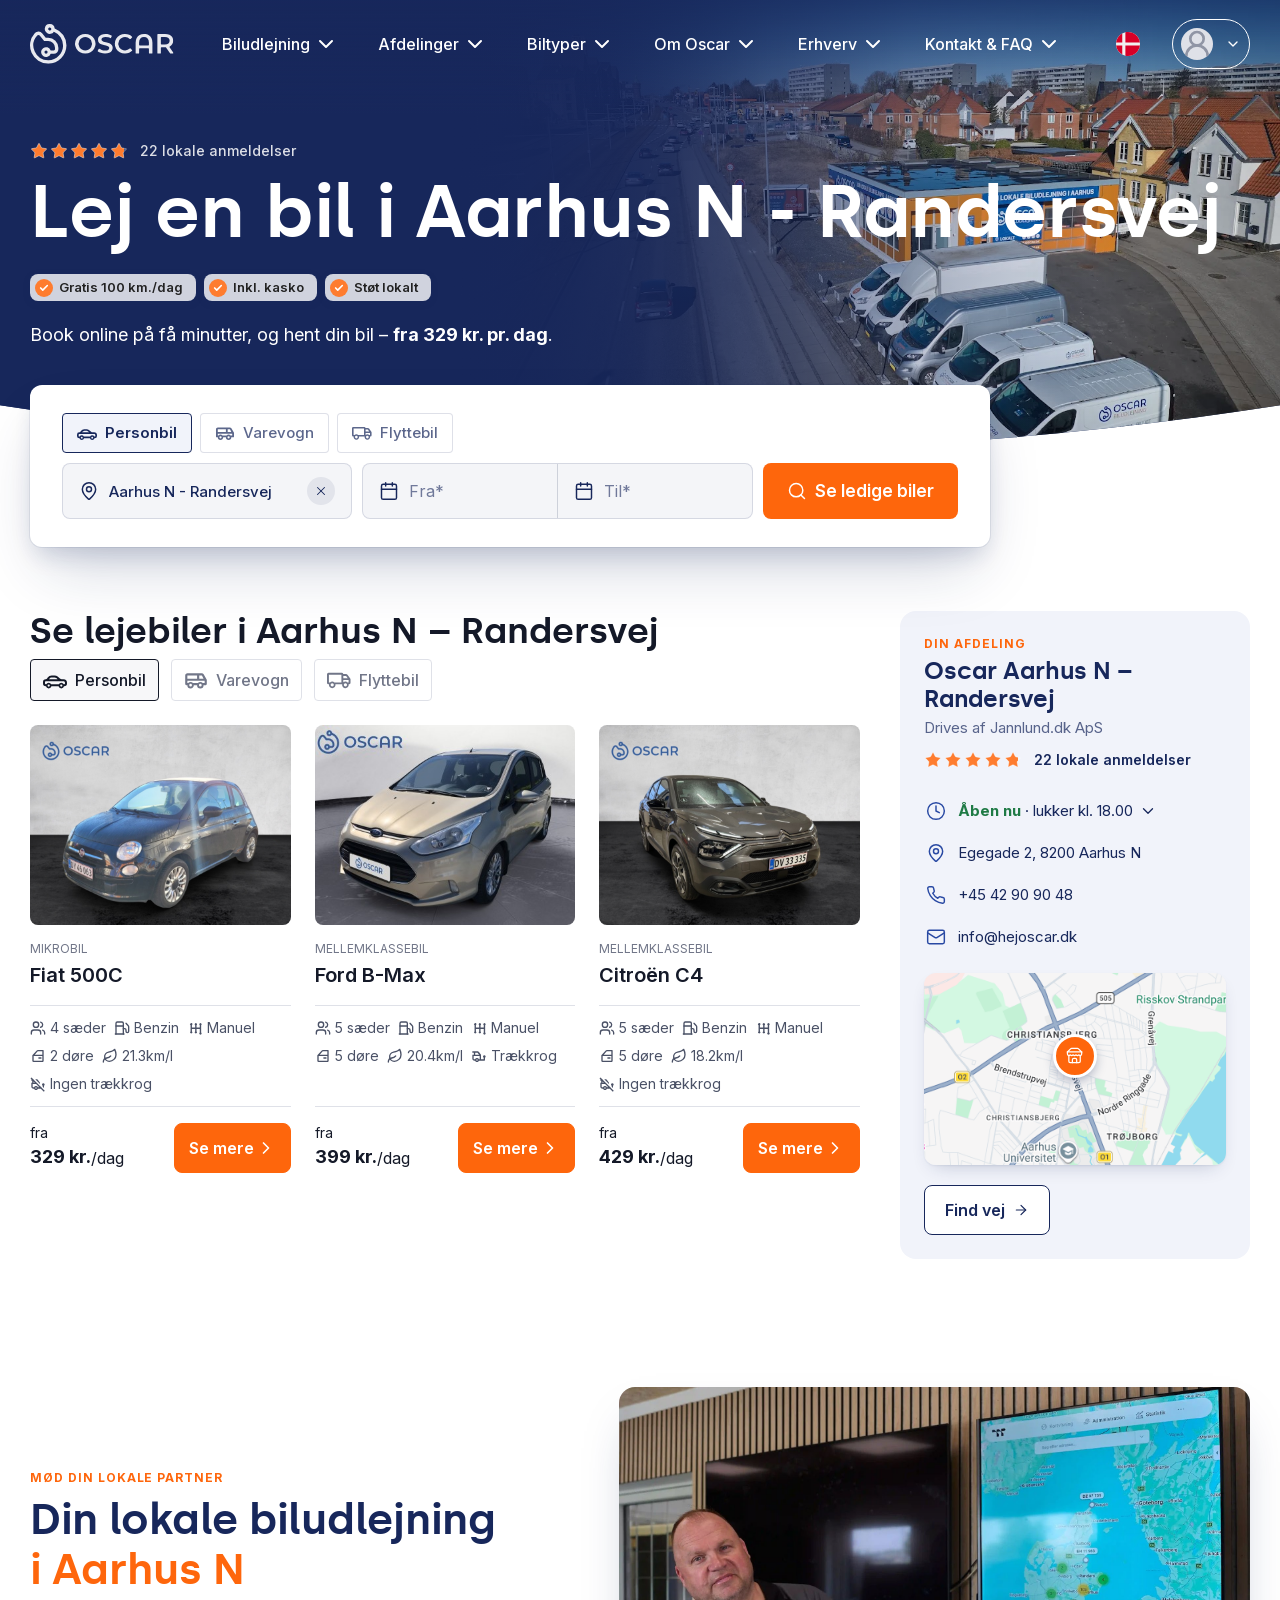
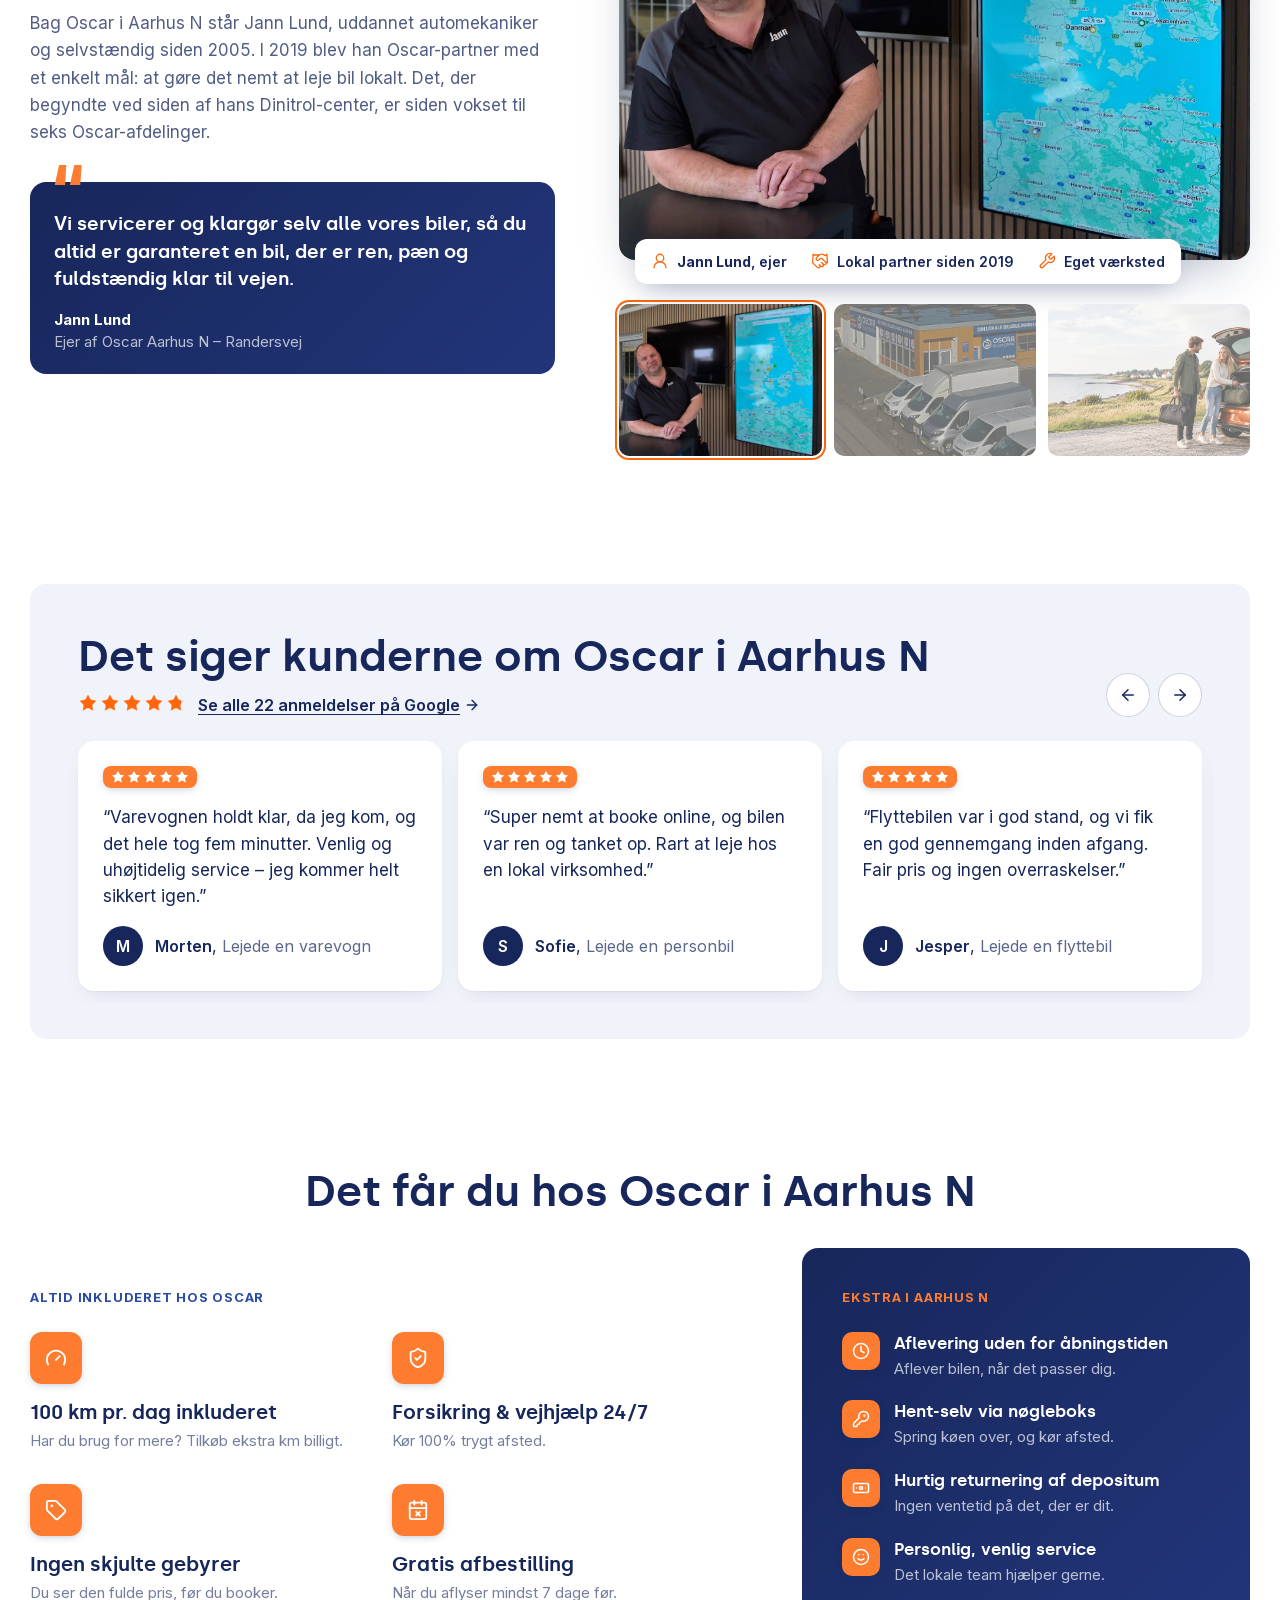
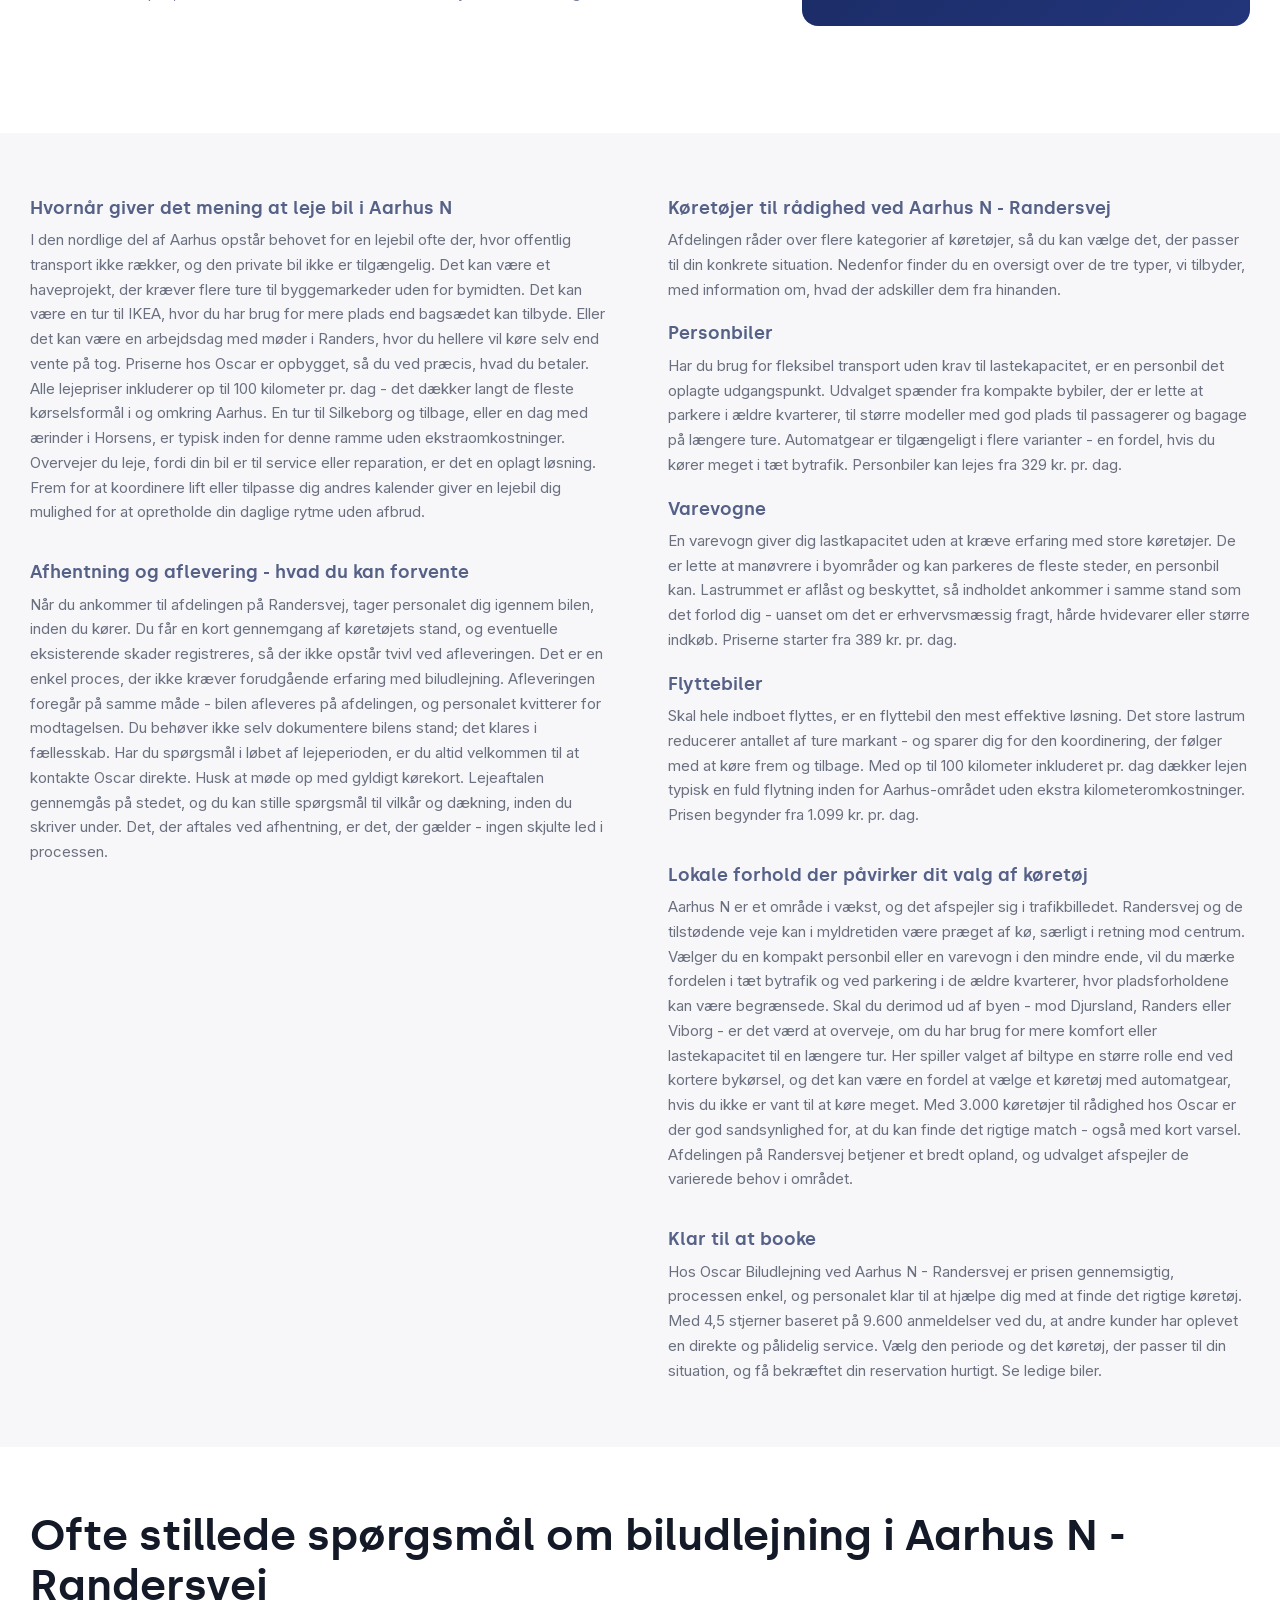
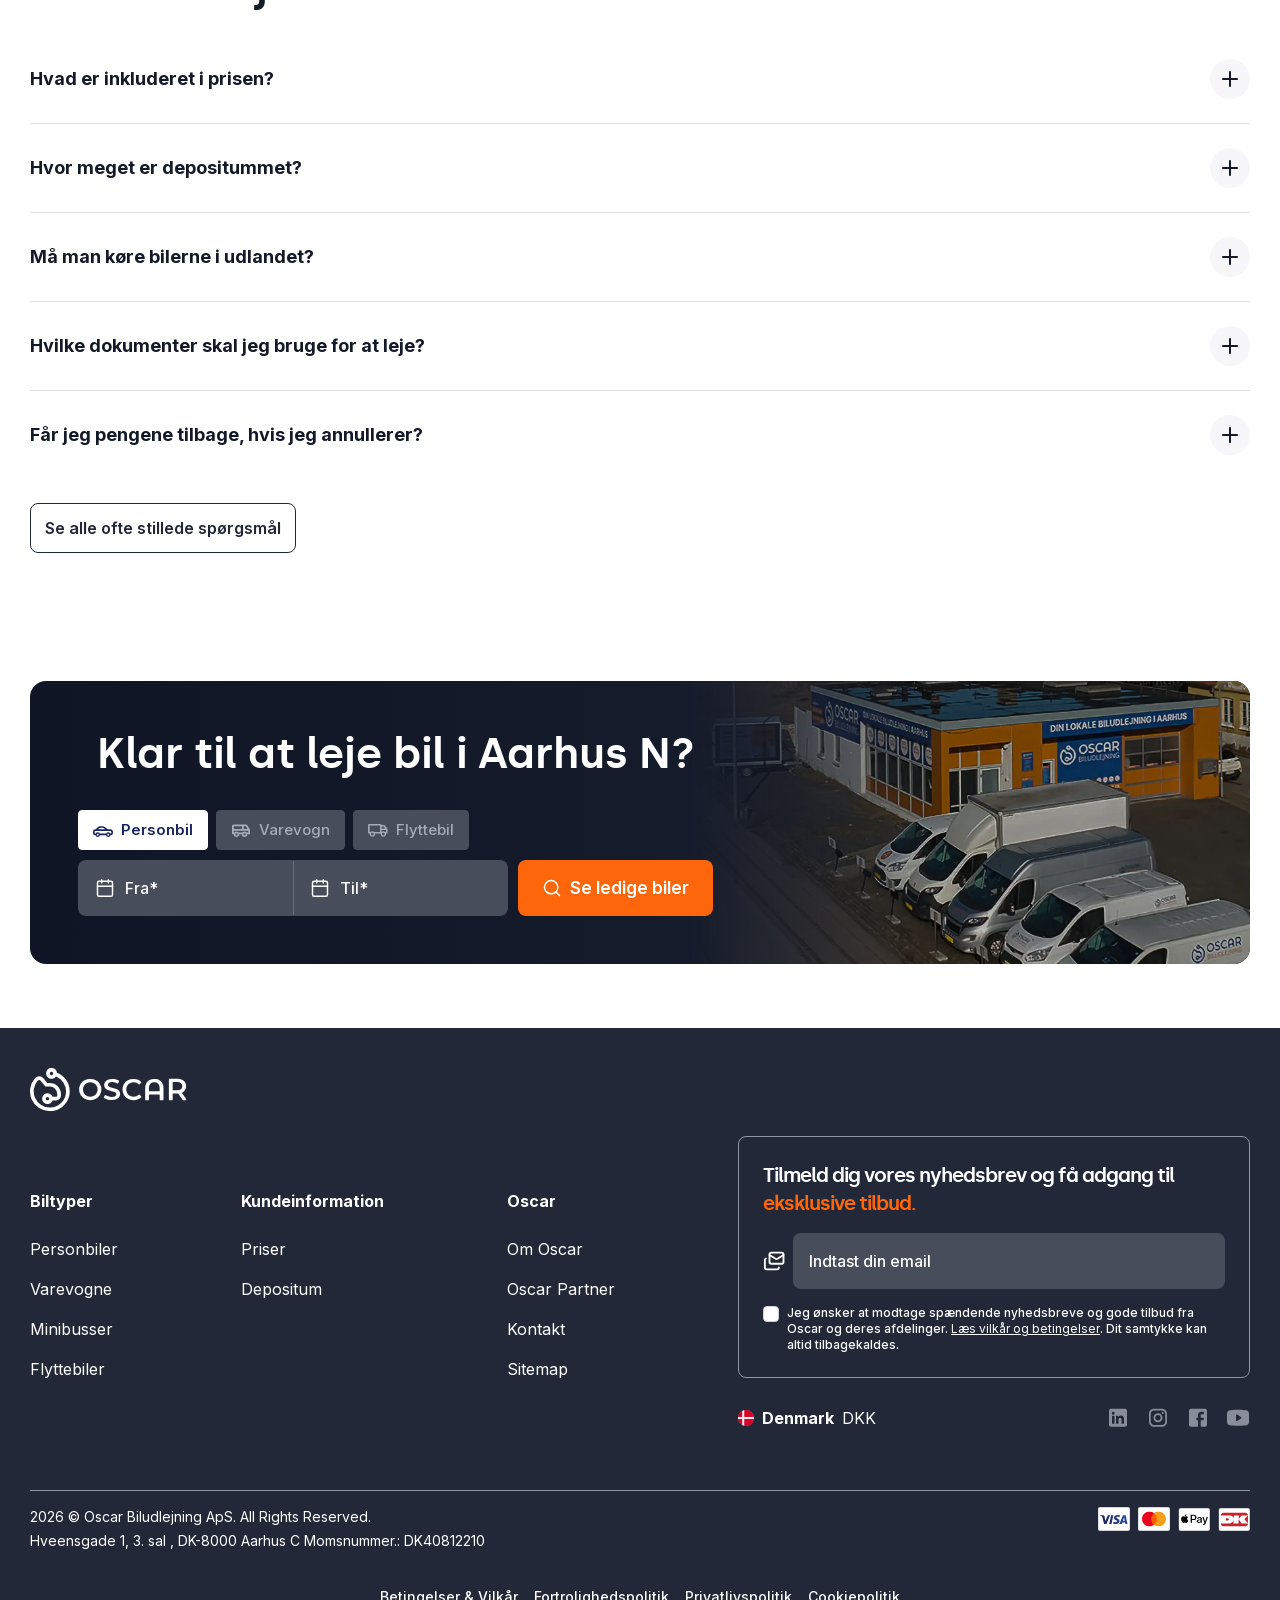
==== commit 75ab33ea: "Location H1 (Aarhus N DA/EN, Marshfield): largest possible vw size, at most one line break at the da" ====
--- a/aarhus-n.html
+++ b/aarhus-n.html
@@ -1 +1 @@
-<!DOCTYPE html><html data-dpl-id="dpl_GKWxXEJ5Hb7vjqqjvTC3D8hdHsFf" lang="da" class="page-location"><head><meta charSet="utf-8"/><meta name="robots" content="noindex, nofollow"/><meta name="viewport" content="width=device-width, initial-scale=1"/><link rel="stylesheet" href="assets/css/0m1dnx261udqd.css"/><link rel="stylesheet" href="assets/css/3ofi92k___c98.css"/><link rel="stylesheet" href="assets/css/custom.css?v=202610062010"/><meta name="next-size-adjust" content=""/><title>Lej bil Aarhus N - Randersvej | Løs logistikken – fra 329&nbsp;kr.</title><meta name="description" content="Få planerne til at gå op – lej en bil i Aarhus N - Randersvej. Inkl. forsikring &amp; 100 km./dag. Book på 3 min.!"/><meta property="og:title" content="Lej bil Aarhus N - Randersvej | Løs logistikken – fra 329&nbsp;kr."/><meta property="og:description" content="Få planerne til at gå op – lej en bil i Aarhus N - Randersvej. Inkl. forsikring &amp; 100 km./dag. Book på 3 min.!"/><meta property="og:url" content="https://hejoscar.dk"/><meta property="og:site_name" content="Oscar"/><meta property="og:image" content="https://a.storyblok.com/f/315301/2250x2250/667766b03c/big-car.jpg"/><meta property="og:type" content="website"/><meta name="twitter:card" content="summary_large_image"/><meta name="twitter:title" content="Lej bil Aarhus N - Randersvej | Løs logistikken – fra 329&nbsp;kr."/><meta name="twitter:description" content="Få planerne til at gå op – lej en bil i Aarhus N - Randersvej. Inkl. forsikring &amp; 100 km./dag. Book på 3 min.!"/><meta name="twitter:image" content="https://a.storyblok.com/f/315301/2250x2250/667766b03c/big-car.jpg"/></head><body class="inter_d4b7ea98-module__N5OFCW__variable silka_273fe654-module__nQlC_a__variable font-inter text-primary antialiased"><div hidden=""><!--$--><!--/$--></div><!--$--><!--/$--><div class="z-max bg-brand-orange-02 animation-delay-500 pointer-events-none fixed top-0 left-0 h-1"></div><div class="flex min-h-screen flex-col"><a class="absolute left-2 z-30 -translate-y-full rounded-lg bg-white p-2 text-sm text-black opacity-0 shadow-md transition-transform focus:translate-y-2 focus:opacity-100" href="#">Spring til indhold</a><header id="page-header" class="absolute top-0 z-10 w-full font-medium before:bg-white before:transition-all text-white"><nav class="container flex items-center justify-between"><a href="#" class="relative py-2 md:py-6"><svg xmlns="http://www.w3.org/2000/svg" fill="currentColor" viewBox="0 0 125 35" aria-label="Gå til forsiden" class="w-26 md:w-36 text-white/90"><g clip-path="url(#oscar-logo_svg__a)"><path fill-rule="evenodd" d="M14.748 7.893a4.31 4.31 0 0 0 5.984-1.202A12.93 12.93 0 0 1 28.7 18.655c-.038 6.971-5.73 12.721-12.698 12.82A12.884 12.884 0 0 1 6.252 9.97a1.37 1.37 0 0 1 1.082-.432 1.47 1.47 0 0 1 1.077.54l3.84 4.73h3.537a5.906 5.906 0 0 1 5.9 5.9v1.248a.99.99 0 0 1-.986.986H17.97a4.31 4.31 0 1 0-.003 2.942h2.738a3.93 3.93 0 0 0 3.925-3.926v-1.247a8.85 8.85 0 0 0-8.842-8.843h-2.137l-2.958-3.643A4.4 4.4 0 0 0 5.65 6.91c-.574.23-1.091.58-1.518 1.027l-.052.056a15.817 15.817 0 0 0 11.736 26.42l.231-.001c8.56-.12 15.555-7.181 15.592-15.744A15.88 15.88 0 0 0 21.422 3.804a4.309 4.309 0 0 0-8.507-.335 4.31 4.31 0 0 0 1.833 4.424m1.633-4.726c.225-.151.49-.231.76-.231v.003a1.373 1.373 0 0 1 1.371 1.367 1.37 1.37 0 1 1-2.131-1.14Zm-2.462 19.872a1.37 1.37 0 1 0 1.37 1.37 1.373 1.373 0 0 0-1.37-1.366z" clip-rule="evenodd"></path><path d="M43.462 24.5a8.1 8.1 0 0 1-3.167-3.032 8.72 8.72 0 0 1 0-8.65 8.1 8.1 0 0 1 3.166-3.024q2.013-1.084 4.524-1.084T52.51 9.8a8.1 8.1 0 0 1 3.164 3.013 8.76 8.76 0 0 1 0 8.673A8.1 8.1 0 0 1 52.51 24.5q-2.021 1.09-4.525 1.09-2.503 0-4.523-1.09m7.478-2.322a5.33 5.33 0 0 0 2.063-2.063 6.24 6.24 0 0 0 0-5.936 5.34 5.34 0 0 0-2.063-2.058 6.27 6.27 0 0 0-5.908 0 5.34 5.34 0 0 0-2.063 2.063 6.24 6.24 0 0 0 0 5.937 5.33 5.33 0 0 0 2.063 2.062 6.27 6.27 0 0 0 5.908 0zm10.537 2.867q-1.515-.463-2.492-1.184a.505.505 0 0 1-.148-.609l.64-1.435a.506.506 0 0 1 .732-.224c.622.4 1.292.72 1.994.954.946.332 1.94.503 2.942.506q1.829 0 2.731-.586.903-.586.903-1.546a1.5 1.5 0 0 0-.505-1.161 3.5 3.5 0 0 0-1.277-.715 32 32 0 0 0-2.11-.586 25 25 0 0 1-3.03-.885 5 5 0 0 1-1.994-1.39q-.831-.948-.833-2.566a4.37 4.37 0 0 1 .74-2.473q.738-1.114 2.226-1.768 1.488-.655 3.646-.657c.996 0 1.989.128 2.953.379.749.179 1.47.459 2.142.832a.506.506 0 0 1 .205.632l-.584 1.43a.514.514 0 0 1-.716.253 9.3 9.3 0 0 0-1.75-.685 8.4 8.4 0 0 0-2.273-.329q-1.805 0-2.683.61t-.884 1.617a1.46 1.46 0 0 0 .505 1.15 3.6 3.6 0 0 0 1.277.702q.774.26 2.11.586 1.531.337 3 .884c.77.296 1.457.773 2.004 1.39q.831.937.833 2.526a4.33 4.33 0 0 1-.738 2.46q-.74 1.104-2.24 1.759t-3.656.657a12.5 12.5 0 0 1-3.67-.528m16.433-.546a8.03 8.03 0 0 1-3.141-3.013q-1.137-1.92-1.137-4.336a8.3 8.3 0 0 1 1.148-4.341 8.1 8.1 0 0 1 3.158-3.013 9.2 9.2 0 0 1 4.484-1.086 9.35 9.35 0 0 1 3.68.703 7.6 7.6 0 0 1 2.47 1.665.505.505 0 0 1-.026.721l-1.24 1.166a.516.516 0 0 1-.71-.012 5.7 5.7 0 0 0-4.034-1.572 6.14 6.14 0 0 0-3.024.739 5.3 5.3 0 0 0-2.085 2.051 6.28 6.28 0 0 0 0 5.955 5.3 5.3 0 0 0 2.085 2.05c.928.502 1.97.756 3.024.739a5.66 5.66 0 0 0 4.032-1.588.517.517 0 0 1 .715-.011l1.24 1.18a.506.506 0 0 1 .025.72 7.5 7.5 0 0 1-2.484 1.662 9.45 9.45 0 0 1-3.692.703A9.24 9.24 0 0 1 77.91 24.5Zm24.928-14.925a6 6 0 0 1 2.543 2.567q.903 1.7.903 4.113v8.935a.504.504 0 0 1-.505.506h-2.021a.505.505 0 0 1-.505-.506v-3.548a.504.504 0 0 0-.505-.505h-7.534a.506.506 0 0 0-.505.505v3.548a.506.506 0 0 1-.505.506H92.21a.505.505 0 0 1-.505-.506v-8.935q0-2.414.902-4.113a6 6 0 0 1 2.544-2.567q1.642-.867 3.844-.867c2.202 0 2.749.289 3.843.867m-.112 9.002a.503.503 0 0 0 .505-.506v-2.097q0-2.273-1.124-3.434-1.124-1.16-3.141-1.16-2.022 0-3.142 1.16-1.12 1.161-1.125 3.434v2.092a.505.505 0 0 0 .505.505zm19.266 7.124a.5.5 0 0 1-.418-.22l-3.639-5.234q-.316.03-.631.024h-3.195a.505.505 0 0 0-.505.506v4.399a.504.504 0 0 1-.505.505h-2.021a.507.507 0 0 1-.506-.505V9.153a.504.504 0 0 1 .506-.505h6.241q2.133 0 3.716.704a5.4 5.4 0 0 1 2.425 2.02q.846 1.314.844 3.118 0 1.853-.902 3.188a5.2 5.2 0 0 1-2.054 1.757.5.5 0 0 0-.26.33.5.5 0 0 0 .08.413l3.313 4.728a.505.505 0 0 1-.439.793h-2.05Zm-1.806-13.634q-1.034-.845-3.024-.845h-3.053a.505.505 0 0 0-.505.505v5.52a.504.504 0 0 0 .505.506h3.053q1.993 0 3.024-.856 1.03-.855 1.032-2.426 0-1.56-1.032-2.404"></path></g><defs><clipPath id="oscar-logo_svg__a"><path d="M0 0h124.57v34.41H0z"></path></clipPath></defs></svg></a><nav aria-label="Main" data-orientation="horizontal" dir="ltr" class="hidden justify-center lg:flex z-20 grow self-center"><div style="position:relative"><ul data-orientation="horizontal" class="flex items-center gap-4" dir="ltr"><li class="relative"><button id="radix-_R_19pabsnpfivb_-trigger-radix-_R_79pabsnpfivb_" data-state="closed" aria-expanded="false" aria-controls="radix-_R_19pabsnpfivb_-content-radix-_R_79pabsnpfivb_" class="group flex items-center gap-1 rounded-lg px-3 py-2 outline-hidden focus-visible:ring-2 hover:bg-white/5 data-[state=open]:bg-white/5" data-radix-collection-item="">Biludlejning<svg xmlns="http://www.w3.org/2000/svg" width="24" height="24" viewBox="0 0 24 24" fill="none" stroke="currentColor" stroke-width="2" stroke-linecap="round" stroke-linejoin="round" class="lucide lucide-chevron-down transition-transform group-data-[state=open]:-rotate-180" aria-hidden="true"><path d="m6 9 6 6 6-6"></path></svg></button><div data-nav-menu id="radix-_R_19pabsnpfivb_-content-radix-_R_79pabsnpfivb_" aria-labelledby="radix-_R_19pabsnpfivb_-trigger-radix-_R_79pabsnpfivb_" data-orientation="horizontal" data-state="closed" class="hidden absolute top-full left-1/2 z-10 w-max min-w-full -translate-x-1/2 pt-2 transition-[scale,translate,opacity] starting:-translate-y-7 starting:scale-90 starting:opacity-0" dir="ltr"><div class="text-primary mt-2 flex w-full gap-2 overflow-hidden rounded-lg border border-gray-100 bg-white p-4 shadow-lg"><div class="flex min-w-[235px] flex-col gap-2"><p class="px-2 py-1 font-bold wrap-break-word hyphens-auto">Biludlejning</p><a href="#" class="text-tertiary group hover:bg-gray-75 hover:text-primary flex w-full items-center justify-between rounded-sm px-2 py-1"><p class="text-sm wrap-break-word hyphens-auto">Priser</p><svg xmlns="http://www.w3.org/2000/svg" width="24" height="24" viewBox="0 0 24 24" fill="none" stroke="currentColor" stroke-width="2" stroke-linecap="round" stroke-linejoin="round" class="lucide lucide-chevron-right invisible ml-2 size-6 shrink-0 group-hover:visible" aria-hidden="true"><path d="m9 18 6-6-6-6"></path></svg></a><a href="#" class="text-tertiary group hover:bg-gray-75 hover:text-primary flex w-full items-center justify-between rounded-sm px-2 py-1"><p class="text-sm wrap-break-word hyphens-auto">Bilabonnement</p><svg xmlns="http://www.w3.org/2000/svg" width="24" height="24" viewBox="0 0 24 24" fill="none" stroke="currentColor" stroke-width="2" stroke-linecap="round" stroke-linejoin="round" class="lucide lucide-chevron-right invisible ml-2 size-6 shrink-0 group-hover:visible" aria-hidden="true"><path d="m9 18 6-6-6-6"></path></svg></a><a href="#" class="text-tertiary group hover:bg-gray-75 hover:text-primary flex w-full items-center justify-between rounded-sm px-2 py-1"><p class="text-sm wrap-break-word hyphens-auto">Langtidsleje</p><svg xmlns="http://www.w3.org/2000/svg" width="24" height="24" viewBox="0 0 24 24" fill="none" stroke="currentColor" stroke-width="2" stroke-linecap="round" stroke-linejoin="round" class="lucide lucide-chevron-right invisible ml-2 size-6 shrink-0 group-hover:visible" aria-hidden="true"><path d="m9 18 6-6-6-6"></path></svg></a><a href="#" class="text-tertiary group hover:bg-gray-75 hover:text-primary flex w-full items-center justify-between rounded-sm px-2 py-1"><p class="text-sm wrap-break-word hyphens-auto">Loyalitetsprogram</p><svg xmlns="http://www.w3.org/2000/svg" width="24" height="24" viewBox="0 0 24 24" fill="none" stroke="currentColor" stroke-width="2" stroke-linecap="round" stroke-linejoin="round" class="lucide lucide-chevron-right invisible ml-2 size-6 shrink-0 group-hover:visible" aria-hidden="true"><path d="m9 18 6-6-6-6"></path></svg></a></div><div class="flex w-full flex-row justify-between gap-4"></div></div></div></li><li class="relative"><button id="radix-_R_19pabsnpfivb_-trigger-radix-_R_b9pabsnpfivb_" data-state="closed" aria-expanded="false" aria-controls="radix-_R_19pabsnpfivb_-content-radix-_R_b9pabsnpfivb_" class="group flex items-center gap-1 rounded-lg px-3 py-2 outline-hidden focus-visible:ring-2 hover:bg-white/5 data-[state=open]:bg-white/5" data-radix-collection-item="">Afdelinger<svg xmlns="http://www.w3.org/2000/svg" width="24" height="24" viewBox="0 0 24 24" fill="none" stroke="currentColor" stroke-width="2" stroke-linecap="round" stroke-linejoin="round" class="lucide lucide-chevron-down transition-transform group-data-[state=open]:-rotate-180" aria-hidden="true"><path d="m6 9 6 6 6-6"></path></svg></button><div data-nav-menu id="radix-_R_19pabsnpfivb_-content-radix-_R_b9pabsnpfivb_" aria-labelledby="radix-_R_19pabsnpfivb_-trigger-radix-_R_b9pabsnpfivb_" data-orientation="horizontal" data-state="closed" class="hidden absolute top-full left-1/2 z-10 w-max min-w-full -translate-x-1/2 pt-2 transition-[scale,translate,opacity] starting:-translate-y-7 starting:scale-90 starting:opacity-0" dir="ltr"><div class="text-primary mt-2 flex w-full gap-2 overflow-hidden rounded-lg border border-gray-100 bg-white p-4 shadow-lg"><div class="flex min-w-[235px] flex-col gap-2"><p class="px-2 py-1 font-bold wrap-break-word hyphens-auto">Afdelinger</p><a href="#" class="text-tertiary group hover:bg-gray-75 hover:text-primary flex w-full items-center justify-between rounded-sm px-2 py-1"><p class="text-sm wrap-break-word hyphens-auto">Se alle afdelinger</p><svg xmlns="http://www.w3.org/2000/svg" width="24" height="24" viewBox="0 0 24 24" fill="none" stroke="currentColor" stroke-width="2" stroke-linecap="round" stroke-linejoin="round" class="lucide lucide-chevron-right invisible ml-2 size-6 shrink-0 group-hover:visible" aria-hidden="true"><path d="m9 18 6-6-6-6"></path></svg></a><a href="aarhus-n.html" data-loc-link class="text-tertiary group hover:bg-gray-75 hover:text-primary flex w-full items-center justify-between rounded-sm px-2 py-1"><p class="text-sm wrap-break-word hyphens-auto">Lokationsside</p><svg xmlns="http://www.w3.org/2000/svg" width="24" height="24" viewBox="0 0 24 24" fill="none" stroke="currentColor" stroke-width="2" stroke-linecap="round" stroke-linejoin="round" class="lucide lucide-chevron-right invisible ml-2 size-6 shrink-0 group-hover:visible" aria-hidden="true"><path d="m9 18 6-6-6-6"></path></svg></a><a href="#" class="text-tertiary group hover:bg-gray-75 hover:text-primary flex w-full items-center justify-between rounded-sm px-2 py-1"><p class="text-sm wrap-break-word hyphens-auto">København</p><svg xmlns="http://www.w3.org/2000/svg" width="24" height="24" viewBox="0 0 24 24" fill="none" stroke="currentColor" stroke-width="2" stroke-linecap="round" stroke-linejoin="round" class="lucide lucide-chevron-right invisible ml-2 size-6 shrink-0 group-hover:visible" aria-hidden="true"><path d="m9 18 6-6-6-6"></path></svg></a><a href="#" class="text-tertiary group hover:bg-gray-75 hover:text-primary flex w-full items-center justify-between rounded-sm px-2 py-1"><p class="text-sm wrap-break-word hyphens-auto">Aarhus</p><svg xmlns="http://www.w3.org/2000/svg" width="24" height="24" viewBox="0 0 24 24" fill="none" stroke="currentColor" stroke-width="2" stroke-linecap="round" stroke-linejoin="round" class="lucide lucide-chevron-right invisible ml-2 size-6 shrink-0 group-hover:visible" aria-hidden="true"><path d="m9 18 6-6-6-6"></path></svg></a><a href="#" class="text-tertiary group hover:bg-gray-75 hover:text-primary flex w-full items-center justify-between rounded-sm px-2 py-1"><p class="text-sm wrap-break-word hyphens-auto">Odense</p><svg xmlns="http://www.w3.org/2000/svg" width="24" height="24" viewBox="0 0 24 24" fill="none" stroke="currentColor" stroke-width="2" stroke-linecap="round" stroke-linejoin="round" class="lucide lucide-chevron-right invisible ml-2 size-6 shrink-0 group-hover:visible" aria-hidden="true"><path d="m9 18 6-6-6-6"></path></svg></a><a href="#" class="text-tertiary group hover:bg-gray-75 hover:text-primary flex w-full items-center justify-between rounded-sm px-2 py-1"><p class="text-sm wrap-break-word hyphens-auto">Aalborg</p><svg xmlns="http://www.w3.org/2000/svg" width="24" height="24" viewBox="0 0 24 24" fill="none" stroke="currentColor" stroke-width="2" stroke-linecap="round" stroke-linejoin="round" class="lucide lucide-chevron-right invisible ml-2 size-6 shrink-0 group-hover:visible" aria-hidden="true"><path d="m9 18 6-6-6-6"></path></svg></a><a href="#" class="text-tertiary group hover:bg-gray-75 hover:text-primary flex w-full items-center justify-between rounded-sm px-2 py-1"><p class="text-sm wrap-break-word hyphens-auto">Esbjerg</p><svg xmlns="http://www.w3.org/2000/svg" width="24" height="24" viewBox="0 0 24 24" fill="none" stroke="currentColor" stroke-width="2" stroke-linecap="round" stroke-linejoin="round" class="lucide lucide-chevron-right invisible ml-2 size-6 shrink-0 group-hover:visible" aria-hidden="true"><path d="m9 18 6-6-6-6"></path></svg></a></div><div class="flex w-full flex-row justify-between gap-4"></div></div></div></li><li class="relative"><button id="radix-_R_19pabsnpfivb_-trigger-radix-_R_f9pabsnpfivb_" data-state="closed" aria-expanded="false" aria-controls="radix-_R_19pabsnpfivb_-content-radix-_R_f9pabsnpfivb_" class="group flex items-center gap-1 rounded-lg px-3 py-2 outline-hidden focus-visible:ring-2 hover:bg-white/5 data-[state=open]:bg-white/5" data-radix-collection-item="">Biltyper<svg xmlns="http://www.w3.org/2000/svg" width="24" height="24" viewBox="0 0 24 24" fill="none" stroke="currentColor" stroke-width="2" stroke-linecap="round" stroke-linejoin="round" class="lucide lucide-chevron-down transition-transform group-data-[state=open]:-rotate-180" aria-hidden="true"><path d="m6 9 6 6 6-6"></path></svg></button><div data-nav-menu id="radix-_R_19pabsnpfivb_-content-radix-_R_f9pabsnpfivb_" aria-labelledby="radix-_R_19pabsnpfivb_-trigger-radix-_R_f9pabsnpfivb_" data-orientation="horizontal" data-state="closed" class="hidden absolute top-full left-1/2 z-10 w-max min-w-full -translate-x-1/2 pt-2 transition-[scale,translate,opacity] starting:-translate-y-7 starting:scale-90 starting:opacity-0" dir="ltr"><div class="text-primary mt-2 flex w-full gap-2 overflow-hidden rounded-lg border border-gray-100 bg-white p-4 shadow-lg"><div class="flex min-w-[235px] flex-col gap-2"><p class="px-2 py-1 font-bold wrap-break-word hyphens-auto">Biltyper</p><a href="#" class="text-tertiary group hover:bg-gray-75 hover:text-primary flex w-full items-center justify-between rounded-sm px-2 py-1"><p class="text-sm wrap-break-word hyphens-auto">Personbiler</p><svg xmlns="http://www.w3.org/2000/svg" width="24" height="24" viewBox="0 0 24 24" fill="none" stroke="currentColor" stroke-width="2" stroke-linecap="round" stroke-linejoin="round" class="lucide lucide-chevron-right invisible ml-2 size-6 shrink-0 group-hover:visible" aria-hidden="true"><path d="m9 18 6-6-6-6"></path></svg></a><a href="#" class="text-tertiary group hover:bg-gray-75 hover:text-primary flex w-full items-center justify-between rounded-sm px-2 py-1"><p class="text-sm wrap-break-word hyphens-auto">Varevogne</p><svg xmlns="http://www.w3.org/2000/svg" width="24" height="24" viewBox="0 0 24 24" fill="none" stroke="currentColor" stroke-width="2" stroke-linecap="round" stroke-linejoin="round" class="lucide lucide-chevron-right invisible ml-2 size-6 shrink-0 group-hover:visible" aria-hidden="true"><path d="m9 18 6-6-6-6"></path></svg></a><a href="#" class="text-tertiary group hover:bg-gray-75 hover:text-primary flex w-full items-center justify-between rounded-sm px-2 py-1"><p class="text-sm wrap-break-word hyphens-auto">Flyttebiler</p><svg xmlns="http://www.w3.org/2000/svg" width="24" height="24" viewBox="0 0 24 24" fill="none" stroke="currentColor" stroke-width="2" stroke-linecap="round" stroke-linejoin="round" class="lucide lucide-chevron-right invisible ml-2 size-6 shrink-0 group-hover:visible" aria-hidden="true"><path d="m9 18 6-6-6-6"></path></svg></a><a href="#" class="text-tertiary group hover:bg-gray-75 hover:text-primary flex w-full items-center justify-between rounded-sm px-2 py-1"><p class="text-sm wrap-break-word hyphens-auto">Minibusser</p><svg xmlns="http://www.w3.org/2000/svg" width="24" height="24" viewBox="0 0 24 24" fill="none" stroke="currentColor" stroke-width="2" stroke-linecap="round" stroke-linejoin="round" class="lucide lucide-chevron-right invisible ml-2 size-6 shrink-0 group-hover:visible" aria-hidden="true"><path d="m9 18 6-6-6-6"></path></svg></a><a href="#" class="text-tertiary group hover:bg-gray-75 hover:text-primary flex w-full items-center justify-between rounded-sm px-2 py-1"><p class="text-sm wrap-break-word hyphens-auto">Trailere</p><svg xmlns="http://www.w3.org/2000/svg" width="24" height="24" viewBox="0 0 24 24" fill="none" stroke="currentColor" stroke-width="2" stroke-linecap="round" stroke-linejoin="round" class="lucide lucide-chevron-right invisible ml-2 size-6 shrink-0 group-hover:visible" aria-hidden="true"><path d="m9 18 6-6-6-6"></path></svg></a><a href="#" class="text-tertiary group hover:bg-gray-75 hover:text-primary flex w-full items-center justify-between rounded-sm px-2 py-1"><p class="text-sm wrap-break-word hyphens-auto">Autotransportere</p><svg xmlns="http://www.w3.org/2000/svg" width="24" height="24" viewBox="0 0 24 24" fill="none" stroke="currentColor" stroke-width="2" stroke-linecap="round" stroke-linejoin="round" class="lucide lucide-chevron-right invisible ml-2 size-6 shrink-0 group-hover:visible" aria-hidden="true"><path d="m9 18 6-6-6-6"></path></svg></a></div><div class="flex w-full flex-row justify-between gap-4"></div></div></div></li><li class="relative"><button id="radix-_R_19pabsnpfivb_-trigger-radix-_R_j9pabsnpfivb_" data-state="closed" aria-expanded="false" aria-controls="radix-_R_19pabsnpfivb_-content-radix-_R_j9pabsnpfivb_" class="group flex items-center gap-1 rounded-lg px-3 py-2 outline-hidden focus-visible:ring-2 hover:bg-white/5 data-[state=open]:bg-white/5" data-radix-collection-item="">Om Oscar<svg xmlns="http://www.w3.org/2000/svg" width="24" height="24" viewBox="0 0 24 24" fill="none" stroke="currentColor" stroke-width="2" stroke-linecap="round" stroke-linejoin="round" class="lucide lucide-chevron-down transition-transform group-data-[state=open]:-rotate-180" aria-hidden="true"><path d="m6 9 6 6 6-6"></path></svg></button><div data-nav-menu id="radix-_R_19pabsnpfivb_-content-radix-_R_j9pabsnpfivb_" aria-labelledby="radix-_R_19pabsnpfivb_-trigger-radix-_R_j9pabsnpfivb_" data-orientation="horizontal" data-state="closed" class="hidden absolute top-full left-1/2 z-10 w-max min-w-full -translate-x-1/2 pt-2 transition-[scale,translate,opacity] starting:-translate-y-7 starting:scale-90 starting:opacity-0" dir="ltr"><div class="text-primary mt-2 flex w-full gap-2 overflow-hidden rounded-lg border border-gray-100 bg-white p-4 shadow-lg"><div class="flex min-w-[235px] flex-col gap-2"><p class="px-2 py-1 font-bold wrap-break-word hyphens-auto">Om Oscar</p><a href="#" class="text-tertiary group hover:bg-gray-75 hover:text-primary flex w-full items-center justify-between rounded-sm px-2 py-1"><p class="text-sm wrap-break-word hyphens-auto">Om Oscar</p><svg xmlns="http://www.w3.org/2000/svg" width="24" height="24" viewBox="0 0 24 24" fill="none" stroke="currentColor" stroke-width="2" stroke-linecap="round" stroke-linejoin="round" class="lucide lucide-chevron-right invisible ml-2 size-6 shrink-0 group-hover:visible" aria-hidden="true"><path d="m9 18 6-6-6-6"></path></svg></a><a href="#" class="text-tertiary group hover:bg-gray-75 hover:text-primary flex w-full items-center justify-between rounded-sm px-2 py-1"><p class="text-sm wrap-break-word hyphens-auto">Anerkendelser</p><svg xmlns="http://www.w3.org/2000/svg" width="24" height="24" viewBox="0 0 24 24" fill="none" stroke="currentColor" stroke-width="2" stroke-linecap="round" stroke-linejoin="round" class="lucide lucide-chevron-right invisible ml-2 size-6 shrink-0 group-hover:visible" aria-hidden="true"><path d="m9 18 6-6-6-6"></path></svg></a><a href="search-bars.html" data-sb-link class="text-tertiary group hover:bg-gray-75 hover:text-primary flex w-full items-center justify-between rounded-sm px-2 py-1"><p class="text-sm wrap-break-word hyphens-auto">Søgebarer</p><svg xmlns="http://www.w3.org/2000/svg" width="24" height="24" viewBox="0 0 24 24" fill="none" stroke="currentColor" stroke-width="2" stroke-linecap="round" stroke-linejoin="round" class="lucide lucide-chevron-right invisible ml-2 size-6 shrink-0 group-hover:visible" aria-hidden="true"><path d="m9 18 6-6-6-6"></path></svg></a><a href="#" class="text-tertiary group hover:bg-gray-75 hover:text-primary flex w-full items-center justify-between rounded-sm px-2 py-1"><p class="text-sm wrap-break-word hyphens-auto">Oscar partner</p><svg xmlns="http://www.w3.org/2000/svg" width="24" height="24" viewBox="0 0 24 24" fill="none" stroke="currentColor" stroke-width="2" stroke-linecap="round" stroke-linejoin="round" class="lucide lucide-chevron-right invisible ml-2 size-6 shrink-0 group-hover:visible" aria-hidden="true"><path d="m9 18 6-6-6-6"></path></svg></a><a href="#" class="text-tertiary group hover:bg-gray-75 hover:text-primary flex w-full items-center justify-between rounded-sm px-2 py-1"><p class="text-sm wrap-break-word hyphens-auto">Sponsor</p><svg xmlns="http://www.w3.org/2000/svg" width="24" height="24" viewBox="0 0 24 24" fill="none" stroke="currentColor" stroke-width="2" stroke-linecap="round" stroke-linejoin="round" class="lucide lucide-chevron-right invisible ml-2 size-6 shrink-0 group-hover:visible" aria-hidden="true"><path d="m9 18 6-6-6-6"></path></svg></a></div><div class="flex w-full flex-row justify-between gap-4"></div></div></div></li><li class="relative"><button id="radix-_R_19pabsnpfivb_-trigger-radix-_R_n9pabsnpfivb_" data-state="closed" aria-expanded="false" aria-controls="radix-_R_19pabsnpfivb_-content-radix-_R_n9pabsnpfivb_" class="group flex items-center gap-1 rounded-lg px-3 py-2 outline-hidden focus-visible:ring-2 hover:bg-white/5 data-[state=open]:bg-white/5" data-radix-collection-item="">Erhverv<svg xmlns="http://www.w3.org/2000/svg" width="24" height="24" viewBox="0 0 24 24" fill="none" stroke="currentColor" stroke-width="2" stroke-linecap="round" stroke-linejoin="round" class="lucide lucide-chevron-down transition-transform group-data-[state=open]:-rotate-180" aria-hidden="true"><path d="m6 9 6 6 6-6"></path></svg></button><div data-nav-menu id="radix-_R_19pabsnpfivb_-content-radix-_R_n9pabsnpfivb_" aria-labelledby="radix-_R_19pabsnpfivb_-trigger-radix-_R_n9pabsnpfivb_" data-orientation="horizontal" data-state="closed" class="hidden absolute top-full left-1/2 z-10 w-max min-w-full -translate-x-1/2 pt-2 transition-[scale,translate,opacity] starting:-translate-y-7 starting:scale-90 starting:opacity-0" dir="ltr"><div class="text-primary mt-2 flex w-full gap-2 overflow-hidden rounded-lg border border-gray-100 bg-white p-4 shadow-lg"><div class="flex min-w-[235px] flex-col gap-2"><p class="px-2 py-1 font-bold wrap-break-word hyphens-auto">Erhverv</p><a href="#" class="text-tertiary group hover:bg-gray-75 hover:text-primary flex w-full items-center justify-between rounded-sm px-2 py-1"><p class="text-sm wrap-break-word hyphens-auto">Biludlejning til erhverv</p><svg xmlns="http://www.w3.org/2000/svg" width="24" height="24" viewBox="0 0 24 24" fill="none" stroke="currentColor" stroke-width="2" stroke-linecap="round" stroke-linejoin="round" class="lucide lucide-chevron-right invisible ml-2 size-6 shrink-0 group-hover:visible" aria-hidden="true"><path d="m9 18 6-6-6-6"></path></svg></a><a href="#" class="text-tertiary group hover:bg-gray-75 hover:text-primary flex w-full items-center justify-between rounded-sm px-2 py-1"><p class="text-sm wrap-break-word hyphens-auto">Fakturabetaling</p><svg xmlns="http://www.w3.org/2000/svg" width="24" height="24" viewBox="0 0 24 24" fill="none" stroke="currentColor" stroke-width="2" stroke-linecap="round" stroke-linejoin="round" class="lucide lucide-chevron-right invisible ml-2 size-6 shrink-0 group-hover:visible" aria-hidden="true"><path d="m9 18 6-6-6-6"></path></svg></a></div><div class="flex w-full flex-row justify-between gap-4"></div></div></div></li><li class="relative"><button id="radix-_R_19pabsnpfivb_-trigger-radix-_R_r9pabsnpfivb_" data-state="closed" aria-expanded="false" aria-controls="radix-_R_19pabsnpfivb_-content-radix-_R_r9pabsnpfivb_" class="group flex items-center gap-1 rounded-lg px-3 py-2 outline-hidden focus-visible:ring-2 hover:bg-white/5 data-[state=open]:bg-white/5" data-radix-collection-item="">Kontakt &amp; FAQ<svg xmlns="http://www.w3.org/2000/svg" width="24" height="24" viewBox="0 0 24 24" fill="none" stroke="currentColor" stroke-width="2" stroke-linecap="round" stroke-linejoin="round" class="lucide lucide-chevron-down transition-transform group-data-[state=open]:-rotate-180" aria-hidden="true"><path d="m6 9 6 6 6-6"></path></svg></button><div data-nav-menu id="radix-_R_19pabsnpfivb_-content-radix-_R_r9pabsnpfivb_" aria-labelledby="radix-_R_19pabsnpfivb_-trigger-radix-_R_r9pabsnpfivb_" data-orientation="horizontal" data-state="closed" class="hidden absolute top-full left-1/2 z-10 w-max min-w-full -translate-x-1/2 pt-2 transition-[scale,translate,opacity] starting:-translate-y-7 starting:scale-90 starting:opacity-0" dir="ltr"><div class="text-primary mt-2 flex w-full gap-2 overflow-hidden rounded-lg border border-gray-100 bg-white p-4 shadow-lg"><div class="flex min-w-[235px] flex-col gap-2"><p class="px-2 py-1 font-bold wrap-break-word hyphens-auto">Kontakt &amp; FAQ</p><a href="#" class="text-tertiary group hover:bg-gray-75 hover:text-primary flex w-full items-center justify-between rounded-sm px-2 py-1"><p class="text-sm wrap-break-word hyphens-auto">Kontakt</p><svg xmlns="http://www.w3.org/2000/svg" width="24" height="24" viewBox="0 0 24 24" fill="none" stroke="currentColor" stroke-width="2" stroke-linecap="round" stroke-linejoin="round" class="lucide lucide-chevron-right invisible ml-2 size-6 shrink-0 group-hover:visible" aria-hidden="true"><path d="m9 18 6-6-6-6"></path></svg></a><a href="#" class="text-tertiary group hover:bg-gray-75 hover:text-primary flex w-full items-center justify-between rounded-sm px-2 py-1"><p class="text-sm wrap-break-word hyphens-auto">Hjælpecenter &amp; FAQ</p><svg xmlns="http://www.w3.org/2000/svg" width="24" height="24" viewBox="0 0 24 24" fill="none" stroke="currentColor" stroke-width="2" stroke-linecap="round" stroke-linejoin="round" class="lucide lucide-chevron-right invisible ml-2 size-6 shrink-0 group-hover:visible" aria-hidden="true"><path d="m9 18 6-6-6-6"></path></svg></a><button type="button" class="font-toggle" data-font-toggle aria-pressed="false"><span>Skift skrifttype</span><span class="font-toggle__value" data-font-label>Silka + Inter</span></button></div><div class="flex w-full flex-row justify-between gap-4"></div></div></div></li></ul></div></nav><div class="relative flex items-center lg:gap-6"><div class="lang-switch relative"><button aria-label="Skift sprog" class="cursor-pointer rounded-full p-2 transition-colors hover:bg-gray-600 focus:ring-2 focus:ring-offset-2 focus:outline-hidden" type="button" aria-haspopup="true" aria-expanded="false" aria-controls="radix-_R_3ppabsnpfivb_" data-state="closed"><svg xmlns="http://www.w3.org/2000/svg" fill="none" viewBox="0 0 32 32" class="size-6"><g clip-path="url(#flag-denmark_svg__a)"><path fill="#F0F0F0" d="M16 32c8.837 0 16-7.163 16-16S24.837 0 16 0 0 7.164 0 16s7.163 16 16 16"></path><path fill="#D80027" d="M12.524 13.913h19.342C30.844 6.063 24.131 0 16.002 0c-1.195 0-2.359.132-3.479.38zM8.35 13.913V1.945C3.955 4.342.81 8.74.136 13.913zM8.349 18.087H.137c.674 5.173 3.819 9.57 8.212 11.967zM12.523 18.087V31.62c1.12.248 2.284.38 3.479.38 8.129 0 14.842-6.063 15.864-13.913z"></path></g><defs><clipPath id="flag-denmark_svg__a"><path fill="#fff" d="M0 0h32v32H0z"></path></clipPath></defs></svg></button><div data-nav-menu class="lang-menu hidden absolute top-full right-0 z-10 w-max pt-2"><div class="lang-menu__panel"><a href="aarhus-n.html" hreflang="da" lang="da" class="lang-menu__item" aria-current="page"><svg aria-hidden="true" xmlns="http://www.w3.org/2000/svg" fill="none" viewBox="0 0 32 32" class="size-6"><g clip-path="url(#flag-denmark-menu)"><path fill="#F0F0F0" d="M16 32c8.837 0 16-7.163 16-16S24.837 0 16 0 0 7.164 0 16s7.163 16 16 16"></path><path fill="#D80027" d="M12.524 13.913h19.342C30.844 6.063 24.131 0 16.002 0c-1.195 0-2.359.132-3.479.38zM8.35 13.913V1.945C3.955 4.342.81 8.74.136 13.913zM8.349 18.087H.137c.674 5.173 3.819 9.57 8.212 11.967zM12.523 18.087V31.62c1.12.248 2.284.38 3.479.38 8.129 0 14.842-6.063 15.864-13.913z"></path></g><defs><clipPath id="flag-denmark-menu"><path fill="#fff" d="M0 0h32v32H0z"></path></clipPath></defs></svg><span>Dansk</span></a><a href="en-aarhus-n.html" hreflang="en" lang="en" class="lang-menu__item"><svg xmlns="http://www.w3.org/2000/svg" viewBox="0 0 32 32" class="size-6" aria-hidden="true"><defs><clipPath id="flag-uk-menu"><circle cx="16" cy="16" r="16"/></clipPath></defs><g clip-path="url(#flag-uk-menu)"><path fill="#012169" d="M0 0h32v32H0z"/><path stroke="#FFFFFF" stroke-width="6" d="M0 0l32 32M32 0L0 32"/><path stroke="#C8102E" stroke-width="2" d="M0 0l32 32M32 0L0 32"/><path stroke="#FFFFFF" stroke-width="9" d="M16 0v32M0 16h32"/><path stroke="#C8102E" stroke-width="5" d="M16 0v32M0 16h32"/></g></svg><span>English</span></a></div></div></div><p id="radix-_R_3ppabsnpfivbH2_" class="sr-only">Skift sprog</p><button class="group hidden cursor-pointer items-center gap-3 rounded-full border border-white p-2 lg:flex" type="button" aria-label="Åbn navigationsmenu" id="radix-_R_5ppabsnpfivb_" aria-haspopup="menu" aria-expanded="false" data-state="closed"><span class="size-8 overflow-hidden rounded-full bg-gray-100 lg:block"><svg xmlns="http://www.w3.org/2000/svg" width="24" height="24" viewBox="0 0 24 24" fill="none" stroke="currentColor" stroke-width="2" stroke-linecap="round" stroke-linejoin="round" class="lucide lucide-user-round size-full text-gray-500" aria-hidden="true"><circle cx="12" cy="8" r="5"></circle><path d="M20 21a8 8 0 0 0-16 0"></path></svg></span><svg xmlns="http://www.w3.org/2000/svg" width="24" height="24" viewBox="0 0 24 24" fill="none" stroke="currentColor" stroke-width="2" stroke-linecap="round" stroke-linejoin="round" class="lucide lucide-chevron-down size-4 text-white transition-transform group-data-[state=open]:-rotate-180" aria-hidden="true"><path d="m6 9 6 6 6-6"></path></svg></button><button class="size-12 p-3 lg:hidden" title="Åbn navigationsmenu" type="button" aria-haspopup="dialog" aria-expanded="false" aria-controls="radix-_R_7ppabsnpfivb_" data-state="closed"><svg xmlns="http://www.w3.org/2000/svg" width="24" height="24" viewBox="0 0 24 24" fill="none" stroke="currentColor" stroke-width="2" stroke-linecap="round" stroke-linejoin="round" class="lucide lucide-menu size-full" aria-hidden="true"><path d="M4 5h16"></path><path d="M4 12h16"></path><path d="M4 19h16"></path></svg></button></div></nav></header><main id="a11y-main-content" class="flex-1"><section class="loc-hero"><img class="loc-hero__bg" src="assets/img/loc/aarhus-n-hero.webp" alt="Oscar-afdelingen på Randersvej i Aarhus N med udlejningsbiler foran" width="1360" height="1018"><div class="container loc-hero__inner"><div class="loc-hero__proof"><a href="#" class="hero-rating" aria-label="Bedømt 4,7 ud af 5 baseret på 22 lokale anmeldelser"><span class="hero-rating__stars" style="--rating: 4.7"><span class="hero-rating__empty"><svg viewBox="0 0 24 24" aria-hidden="true"><path d="M11.525 2.295a.53.53 0 0 1 .95 0l2.31 4.679a2.123 2.123 0 0 0 1.595 1.16l5.166.756a.53.53 0 0 1 .294.904l-3.736 3.638a2.123 2.123 0 0 0-.611 1.878l.882 5.14a.53.53 0 0 1-.771.56l-4.618-2.428a2.122 2.122 0 0 0-1.973 0L6.396 21.01a.53.53 0 0 1-.77-.56l.881-5.139a2.122 2.122 0 0 0-.611-1.879L2.16 9.795a.53.53 0 0 1 .294-.906l5.165-.755a2.122 2.122 0 0 0 1.597-1.16z"/></svg><svg viewBox="0 0 24 24" aria-hidden="true"><path d="M11.525 2.295a.53.53 0 0 1 .95 0l2.31 4.679a2.123 2.123 0 0 0 1.595 1.16l5.166.756a.53.53 0 0 1 .294.904l-3.736 3.638a2.123 2.123 0 0 0-.611 1.878l.882 5.14a.53.53 0 0 1-.771.56l-4.618-2.428a2.122 2.122 0 0 0-1.973 0L6.396 21.01a.53.53 0 0 1-.77-.56l.881-5.139a2.122 2.122 0 0 0-.611-1.879L2.16 9.795a.53.53 0 0 1 .294-.906l5.165-.755a2.122 2.122 0 0 0 1.597-1.16z"/></svg><svg viewBox="0 0 24 24" aria-hidden="true"><path d="M11.525 2.295a.53.53 0 0 1 .95 0l2.31 4.679a2.123 2.123 0 0 0 1.595 1.16l5.166.756a.53.53 0 0 1 .294.904l-3.736 3.638a2.123 2.123 0 0 0-.611 1.878l.882 5.14a.53.53 0 0 1-.771.56l-4.618-2.428a2.122 2.122 0 0 0-1.973 0L6.396 21.01a.53.53 0 0 1-.77-.56l.881-5.139a2.122 2.122 0 0 0-.611-1.879L2.16 9.795a.53.53 0 0 1 .294-.906l5.165-.755a2.122 2.122 0 0 0 1.597-1.16z"/></svg><svg viewBox="0 0 24 24" aria-hidden="true"><path d="M11.525 2.295a.53.53 0 0 1 .95 0l2.31 4.679a2.123 2.123 0 0 0 1.595 1.16l5.166.756a.53.53 0 0 1 .294.904l-3.736 3.638a2.123 2.123 0 0 0-.611 1.878l.882 5.14a.53.53 0 0 1-.771.56l-4.618-2.428a2.122 2.122 0 0 0-1.973 0L6.396 21.01a.53.53 0 0 1-.77-.56l.881-5.139a2.122 2.122 0 0 0-.611-1.879L2.16 9.795a.53.53 0 0 1 .294-.906l5.165-.755a2.122 2.122 0 0 0 1.597-1.16z"/></svg><svg viewBox="0 0 24 24" aria-hidden="true"><path d="M11.525 2.295a.53.53 0 0 1 .95 0l2.31 4.679a2.123 2.123 0 0 0 1.595 1.16l5.166.756a.53.53 0 0 1 .294.904l-3.736 3.638a2.123 2.123 0 0 0-.611 1.878l.882 5.14a.53.53 0 0 1-.771.56l-4.618-2.428a2.122 2.122 0 0 0-1.973 0L6.396 21.01a.53.53 0 0 1-.77-.56l.881-5.139a2.122 2.122 0 0 0-.611-1.879L2.16 9.795a.53.53 0 0 1 .294-.906l5.165-.755a2.122 2.122 0 0 0 1.597-1.16z"/></svg></span><span class="hero-rating__filled"><svg viewBox="0 0 24 24" aria-hidden="true"><path d="M11.525 2.295a.53.53 0 0 1 .95 0l2.31 4.679a2.123 2.123 0 0 0 1.595 1.16l5.166.756a.53.53 0 0 1 .294.904l-3.736 3.638a2.123 2.123 0 0 0-.611 1.878l.882 5.14a.53.53 0 0 1-.771.56l-4.618-2.428a2.122 2.122 0 0 0-1.973 0L6.396 21.01a.53.53 0 0 1-.77-.56l.881-5.139a2.122 2.122 0 0 0-.611-1.879L2.16 9.795a.53.53 0 0 1 .294-.906l5.165-.755a2.122 2.122 0 0 0 1.597-1.16z"/></svg><svg viewBox="0 0 24 24" aria-hidden="true"><path d="M11.525 2.295a.53.53 0 0 1 .95 0l2.31 4.679a2.123 2.123 0 0 0 1.595 1.16l5.166.756a.53.53 0 0 1 .294.904l-3.736 3.638a2.123 2.123 0 0 0-.611 1.878l.882 5.14a.53.53 0 0 1-.771.56l-4.618-2.428a2.122 2.122 0 0 0-1.973 0L6.396 21.01a.53.53 0 0 1-.77-.56l.881-5.139a2.122 2.122 0 0 0-.611-1.879L2.16 9.795a.53.53 0 0 1 .294-.906l5.165-.755a2.122 2.122 0 0 0 1.597-1.16z"/></svg><svg viewBox="0 0 24 24" aria-hidden="true"><path d="M11.525 2.295a.53.53 0 0 1 .95 0l2.31 4.679a2.123 2.123 0 0 0 1.595 1.16l5.166.756a.53.53 0 0 1 .294.904l-3.736 3.638a2.123 2.123 0 0 0-.611 1.878l.882 5.14a.53.53 0 0 1-.771.56l-4.618-2.428a2.122 2.122 0 0 0-1.973 0L6.396 21.01a.53.53 0 0 1-.77-.56l.881-5.139a2.122 2.122 0 0 0-.611-1.879L2.16 9.795a.53.53 0 0 1 .294-.906l5.165-.755a2.122 2.122 0 0 0 1.597-1.16z"/></svg><svg viewBox="0 0 24 24" aria-hidden="true"><path d="M11.525 2.295a.53.53 0 0 1 .95 0l2.31 4.679a2.123 2.123 0 0 0 1.595 1.16l5.166.756a.53.53 0 0 1 .294.904l-3.736 3.638a2.123 2.123 0 0 0-.611 1.878l.882 5.14a.53.53 0 0 1-.771.56l-4.618-2.428a2.122 2.122 0 0 0-1.973 0L6.396 21.01a.53.53 0 0 1-.77-.56l.881-5.139a2.122 2.122 0 0 0-.611-1.879L2.16 9.795a.53.53 0 0 1 .294-.906l5.165-.755a2.122 2.122 0 0 0 1.597-1.16z"/></svg><svg viewBox="0 0 24 24" aria-hidden="true"><path d="M11.525 2.295a.53.53 0 0 1 .95 0l2.31 4.679a2.123 2.123 0 0 0 1.595 1.16l5.166.756a.53.53 0 0 1 .294.904l-3.736 3.638a2.123 2.123 0 0 0-.611 1.878l.882 5.14a.53.53 0 0 1-.771.56l-4.618-2.428a2.122 2.122 0 0 0-1.973 0L6.396 21.01a.53.53 0 0 1-.77-.56l.881-5.139a2.122 2.122 0 0 0-.611-1.879L2.16 9.795a.53.53 0 0 1 .294-.906l5.165-.755a2.122 2.122 0 0 0 1.597-1.16z"/></svg></span></span><span class="hero-rating__count">22 lokale anmeldelser</span></a></div><h1 class="loc-hero__title font-silka"><span class="h2-line">Lej en bil i Aarhus N</span> <span class="h2-line">- Randersvej</span></h1><div class="loc-hero__usps"><ul class="hero-usps hero-usps--light"><li><svg xmlns="http://www.w3.org/2000/svg" width="24" height="24" viewBox="0 0 24 24" fill="none" stroke="currentColor" stroke-width="3" stroke-linecap="round" stroke-linejoin="round" aria-hidden="true"><path d="M20 6 9 17l-5-5"></path></svg>Gratis 100 km./dag</li><li><svg xmlns="http://www.w3.org/2000/svg" width="24" height="24" viewBox="0 0 24 24" fill="none" stroke="currentColor" stroke-width="3" stroke-linecap="round" stroke-linejoin="round" aria-hidden="true"><path d="M20 6 9 17l-5-5"></path></svg>Inkl. kasko</li><li><svg xmlns="http://www.w3.org/2000/svg" width="24" height="24" viewBox="0 0 24 24" fill="none" stroke="currentColor" stroke-width="3" stroke-linecap="round" stroke-linejoin="round" aria-hidden="true"><path d="M20 6 9 17l-5-5"></path></svg>Støt lokalt</li></ul></div><p class="hero-lead loc-hero__lead">Book online på få minutter, og hent din bil <span style="white-space:nowrap">– <strong>fra 329 kr. pr. dag</strong>.</span></p></div></section><div class="loc-hero__after"><div class="container loc-hero__below"><form class="loc-search" onsubmit="return false" aria-label="Søg ledige biler i Aarhus N – Randersvej"><div class="loc-search__types" role="group" aria-label="Biltype" data-pill-group><button type="button" class="loc-search__type" aria-pressed="true"><div class="loc-search__type-icon" aria-hidden="true" role="img" style="-webkit-mask-image:url([data-uri]);-webkit-mask-repeat:no-repeat;mask-image:url([data-uri]);mask-position:center;mask-repeat:no-repeat;mask-size:100%"></div>Personbil</button><button type="button" class="loc-search__type" aria-pressed="false"><div class="loc-search__type-icon" aria-hidden="true" role="img" style="-webkit-mask-image:url([data-uri]);-webkit-mask-repeat:no-repeat;mask-image:url([data-uri]);mask-position:center;mask-repeat:no-repeat;mask-size:100%"></div>Varevogn</button><button type="button" class="loc-search__type" aria-pressed="false"><div class="loc-search__type-icon" aria-hidden="true" role="img" style="-webkit-mask-image:url([data-uri]);-webkit-mask-repeat:no-repeat;mask-image:url([data-uri]);mask-position:center;mask-repeat:no-repeat;mask-size:100%"></div>Flyttebil</button></div><div class="loc-search__field loc-search__where"><svg xmlns="http://www.w3.org/2000/svg" viewBox="0 0 24 24" fill="none" stroke="currentColor" stroke-width="1.75" stroke-linecap="round" stroke-linejoin="round" aria-hidden="true"><path d="M20 10c0 4.993-5.539 10.193-7.399 11.799a1 1 0 0 1-1.202 0C9.539 20.193 4 14.993 4 10a8 8 0 0 1 16 0"/><circle cx="12" cy="10" r="3"/></svg><input type="text" value="Aarhus N - Randersvej" placeholder="Hvor vil du leje en bil?" aria-label="Afhentningssted" autocomplete="off"><button type="button" class="loc-search__clear" aria-label="Ryd afhentningssted"><svg xmlns="http://www.w3.org/2000/svg" viewBox="0 0 24 24" fill="none" stroke="currentColor" stroke-width="1.75" stroke-linecap="round" stroke-linejoin="round" aria-hidden="true"><path d="M18 6 6 18"/><path d="m6 6 12 12"/></svg></button></div><div class="loc-search__dates"><label class="loc-search__field"><svg xmlns="http://www.w3.org/2000/svg" viewBox="0 0 24 24" fill="none" stroke="currentColor" stroke-width="1.75" stroke-linecap="round" stroke-linejoin="round" aria-hidden="true"><path d="M8 2v4"/><path d="M16 2v4"/><rect width="18" height="18" x="3" y="4" rx="2"/><path d="M3 10h18"/></svg><span class="loc-search__label">Fra*</span></label><span class="loc-search__sep" aria-hidden="true"></span><label class="loc-search__field"><svg xmlns="http://www.w3.org/2000/svg" viewBox="0 0 24 24" fill="none" stroke="currentColor" stroke-width="1.75" stroke-linecap="round" stroke-linejoin="round" aria-hidden="true"><path d="M8 2v4"/><path d="M16 2v4"/><rect width="18" height="18" x="3" y="4" rx="2"/><path d="M3 10h18"/></svg><span class="loc-search__label">Til*</span></label></div><button type="submit" class="loc-search__btn"><span class="loc-search__btn-main"><svg xmlns="http://www.w3.org/2000/svg" viewBox="0 0 24 24" fill="none" stroke="currentColor" stroke-width="1.75" stroke-linecap="round" stroke-linejoin="round" aria-hidden="true"><circle cx="11" cy="11" r="8"/><path d="m21 21-4.3-4.3"/></svg>Se ledige biler</span></button></form><div class="hero-usps-below"><ul class="hero-usps hero-usps--light"><li><svg xmlns="http://www.w3.org/2000/svg" width="24" height="24" viewBox="0 0 24 24" fill="none" stroke="currentColor" stroke-width="3" stroke-linecap="round" stroke-linejoin="round" aria-hidden="true"><path d="M20 6 9 17l-5-5"></path></svg>Gratis 100 km./dag</li><li><svg xmlns="http://www.w3.org/2000/svg" width="24" height="24" viewBox="0 0 24 24" fill="none" stroke="currentColor" stroke-width="3" stroke-linecap="round" stroke-linejoin="round" aria-hidden="true"><path d="M20 6 9 17l-5-5"></path></svg>Inkl. kasko</li><li><svg xmlns="http://www.w3.org/2000/svg" width="24" height="24" viewBox="0 0 24 24" fill="none" stroke="currentColor" stroke-width="3" stroke-linecap="round" stroke-linejoin="round" aria-hidden="true"><path d="M20 6 9 17l-5-5"></path></svg>Støt lokalt</li></ul></div><div class="hero-rating-below"><a href="#" class="hero-rating" aria-label="Bedømt 4,7 ud af 5 baseret på 22 lokale anmeldelser"><span class="hero-rating__stars" style="--rating: 4.7"><span class="hero-rating__empty"><svg viewBox="0 0 24 24" aria-hidden="true"><path d="M11.525 2.295a.53.53 0 0 1 .95 0l2.31 4.679a2.123 2.123 0 0 0 1.595 1.16l5.166.756a.53.53 0 0 1 .294.904l-3.736 3.638a2.123 2.123 0 0 0-.611 1.878l.882 5.14a.53.53 0 0 1-.771.56l-4.618-2.428a2.122 2.122 0 0 0-1.973 0L6.396 21.01a.53.53 0 0 1-.77-.56l.881-5.139a2.122 2.122 0 0 0-.611-1.879L2.16 9.795a.53.53 0 0 1 .294-.906l5.165-.755a2.122 2.122 0 0 0 1.597-1.16z"/></svg><svg viewBox="0 0 24 24" aria-hidden="true"><path d="M11.525 2.295a.53.53 0 0 1 .95 0l2.31 4.679a2.123 2.123 0 0 0 1.595 1.16l5.166.756a.53.53 0 0 1 .294.904l-3.736 3.638a2.123 2.123 0 0 0-.611 1.878l.882 5.14a.53.53 0 0 1-.771.56l-4.618-2.428a2.122 2.122 0 0 0-1.973 0L6.396 21.01a.53.53 0 0 1-.77-.56l.881-5.139a2.122 2.122 0 0 0-.611-1.879L2.16 9.795a.53.53 0 0 1 .294-.906l5.165-.755a2.122 2.122 0 0 0 1.597-1.16z"/></svg><svg viewBox="0 0 24 24" aria-hidden="true"><path d="M11.525 2.295a.53.53 0 0 1 .95 0l2.31 4.679a2.123 2.123 0 0 0 1.595 1.16l5.166.756a.53.53 0 0 1 .294.904l-3.736 3.638a2.123 2.123 0 0 0-.611 1.878l.882 5.14a.53.53 0 0 1-.771.56l-4.618-2.428a2.122 2.122 0 0 0-1.973 0L6.396 21.01a.53.53 0 0 1-.77-.56l.881-5.139a2.122 2.122 0 0 0-.611-1.879L2.16 9.795a.53.53 0 0 1 .294-.906l5.165-.755a2.122 2.122 0 0 0 1.597-1.16z"/></svg><svg viewBox="0 0 24 24" aria-hidden="true"><path d="M11.525 2.295a.53.53 0 0 1 .95 0l2.31 4.679a2.123 2.123 0 0 0 1.595 1.16l5.166.756a.53.53 0 0 1 .294.904l-3.736 3.638a2.123 2.123 0 0 0-.611 1.878l.882 5.14a.53.53 0 0 1-.771.56l-4.618-2.428a2.122 2.122 0 0 0-1.973 0L6.396 21.01a.53.53 0 0 1-.77-.56l.881-5.139a2.122 2.122 0 0 0-.611-1.879L2.16 9.795a.53.53 0 0 1 .294-.906l5.165-.755a2.122 2.122 0 0 0 1.597-1.16z"/></svg><svg viewBox="0 0 24 24" aria-hidden="true"><path d="M11.525 2.295a.53.53 0 0 1 .95 0l2.31 4.679a2.123 2.123 0 0 0 1.595 1.16l5.166.756a.53.53 0 0 1 .294.904l-3.736 3.638a2.123 2.123 0 0 0-.611 1.878l.882 5.14a.53.53 0 0 1-.771.56l-4.618-2.428a2.122 2.122 0 0 0-1.973 0L6.396 21.01a.53.53 0 0 1-.77-.56l.881-5.139a2.122 2.122 0 0 0-.611-1.879L2.16 9.795a.53.53 0 0 1 .294-.906l5.165-.755a2.122 2.122 0 0 0 1.597-1.16z"/></svg></span><span class="hero-rating__filled"><svg viewBox="0 0 24 24" aria-hidden="true"><path d="M11.525 2.295a.53.53 0 0 1 .95 0l2.31 4.679a2.123 2.123 0 0 0 1.595 1.16l5.166.756a.53.53 0 0 1 .294.904l-3.736 3.638a2.123 2.123 0 0 0-.611 1.878l.882 5.14a.53.53 0 0 1-.771.56l-4.618-2.428a2.122 2.122 0 0 0-1.973 0L6.396 21.01a.53.53 0 0 1-.77-.56l.881-5.139a2.122 2.122 0 0 0-.611-1.879L2.16 9.795a.53.53 0 0 1 .294-.906l5.165-.755a2.122 2.122 0 0 0 1.597-1.16z"/></svg><svg viewBox="0 0 24 24" aria-hidden="true"><path d="M11.525 2.295a.53.53 0 0 1 .95 0l2.31 4.679a2.123 2.123 0 0 0 1.595 1.16l5.166.756a.53.53 0 0 1 .294.904l-3.736 3.638a2.123 2.123 0 0 0-.611 1.878l.882 5.14a.53.53 0 0 1-.771.56l-4.618-2.428a2.122 2.122 0 0 0-1.973 0L6.396 21.01a.53.53 0 0 1-.77-.56l.881-5.139a2.122 2.122 0 0 0-.611-1.879L2.16 9.795a.53.53 0 0 1 .294-.906l5.165-.755a2.122 2.122 0 0 0 1.597-1.16z"/></svg><svg viewBox="0 0 24 24" aria-hidden="true"><path d="M11.525 2.295a.53.53 0 0 1 .95 0l2.31 4.679a2.123 2.123 0 0 0 1.595 1.16l5.166.756a.53.53 0 0 1 .294.904l-3.736 3.638a2.123 2.123 0 0 0-.611 1.878l.882 5.14a.53.53 0 0 1-.771.56l-4.618-2.428a2.122 2.122 0 0 0-1.973 0L6.396 21.01a.53.53 0 0 1-.77-.56l.881-5.139a2.122 2.122 0 0 0-.611-1.879L2.16 9.795a.53.53 0 0 1 .294-.906l5.165-.755a2.122 2.122 0 0 0 1.597-1.16z"/></svg><svg viewBox="0 0 24 24" aria-hidden="true"><path d="M11.525 2.295a.53.53 0 0 1 .95 0l2.31 4.679a2.123 2.123 0 0 0 1.595 1.16l5.166.756a.53.53 0 0 1 .294.904l-3.736 3.638a2.123 2.123 0 0 0-.611 1.878l.882 5.14a.53.53 0 0 1-.771.56l-4.618-2.428a2.122 2.122 0 0 0-1.973 0L6.396 21.01a.53.53 0 0 1-.77-.56l.881-5.139a2.122 2.122 0 0 0-.611-1.879L2.16 9.795a.53.53 0 0 1 .294-.906l5.165-.755a2.122 2.122 0 0 0 1.597-1.16z"/></svg><svg viewBox="0 0 24 24" aria-hidden="true"><path d="M11.525 2.295a.53.53 0 0 1 .95 0l2.31 4.679a2.123 2.123 0 0 0 1.595 1.16l5.166.756a.53.53 0 0 1 .294.904l-3.736 3.638a2.123 2.123 0 0 0-.611 1.878l.882 5.14a.53.53 0 0 1-.771.56l-4.618-2.428a2.122 2.122 0 0 0-1.973 0L6.396 21.01a.53.53 0 0 1-.77-.56l.881-5.139a2.122 2.122 0 0 0-.611-1.879L2.16 9.795a.53.53 0 0 1 .294-.906l5.165-.755a2.122 2.122 0 0 0 1.597-1.16z"/></svg></span></span><span class="hero-rating__count">22 lokale anmeldelser</span></a></div></div></div><section class="py-6 lg:py-10 container flex flex-col gap-4 lg:gap-10 xl:flex-row loc-cars"><div class="flex grow flex-col gap-10 md:gap-16"><section class="group container p-0 lg:p-0" data-testid="vehicles-grid"><div class="mb-2 flex items-center justify-between" id="vehicle-grid-explorer"><div><div class="flex flex-col gap-2"><h2 class="font-silka font-semibold whitespace-pre-line text-2xl md:text-4xl text-primary">Se lejebiler i Aarhus N – Randersvej</h2></div><div class="prose font-inter prose-headings:my-4 prose-a:font-normal prose-a:text-inherit prose-ul:my-2 prose-li:my-0 max-w-none empty:hidden text-primary mt-2 md:mt-4 text-base"></div></div></div><div class="group flex flex-col gap-6"><div class="w-full"><div data-testid="rental-search-car-type-filter"><div class="no-scrollbar relative -mx-4 block snap-x scroll-pl-4 overflow-x-auto lg:hidden"><ul class="flex w-full snap-mandatory flex-row gap-4 pl-4"><li class="snap-start last:pr-4"><button data-ga4-event="rental_search_car_type_filter" data-ga4-event-action="select_car_type" data-ga4-event-category="car_type_filter" data-ga4-event-label="Personbil" class="flex shrink-0 cursor-pointer flex-row items-center gap-2 rounded-sm border px-3 py-2 text-sm/3.5 font-medium whitespace-nowrap lg:text-base text-primary border-primary bg-gray-50" type="button"><div class="bg-current size-5 md:size-6" role="img" style="-webkit-mask-image:url([data-uri]);-webkit-mask-repeat:no-repeat;mask-image:url([data-uri]);mask-position:center;mask-repeat:no-repeat;mask-size:100%"></div>Personbil</button></li><li class="snap-start last:pr-4"><button data-ga4-event="rental_search_car_type_filter" data-ga4-event-action="select_car_type" data-ga4-event-category="car_type_filter" data-ga4-event-label="Varevogn" class="text-tertiary flex shrink-0 cursor-pointer flex-row items-center gap-2 rounded-sm border border-gray-100 px-3 py-2 text-sm/3.5 font-medium whitespace-nowrap lg:text-base" type="button"><div class="bg-current size-5 md:size-6" role="img" style="-webkit-mask-image:url([data-uri]);-webkit-mask-repeat:no-repeat;mask-image:url([data-uri]);mask-position:center;mask-repeat:no-repeat;mask-size:100%"></div>Varevogn</button></li><li class="snap-start last:pr-4"><button data-ga4-event="rental_search_car_type_filter" data-ga4-event-action="select_car_type" data-ga4-event-category="car_type_filter" data-ga4-event-label="Flyttebil" class="text-tertiary flex shrink-0 cursor-pointer flex-row items-center gap-2 rounded-sm border border-gray-100 px-3 py-2 text-sm/3.5 font-medium whitespace-nowrap lg:text-base" type="button"><div class="bg-current size-5 md:size-6" role="img" style="-webkit-mask-image:url([data-uri]);-webkit-mask-repeat:no-repeat;mask-image:url([data-uri]);mask-position:center;mask-repeat:no-repeat;mask-size:100%"></div>Flyttebil</button></li></ul></div><ul class="no-scrollbar hidden w-full snap-x scroll-pl-2 flex-row gap-3 overflow-x-auto lg:flex"><li><button data-ga4-event="rental_search_car_type_filter" data-ga4-event-action="select_car_type" data-ga4-event-category="car_type_filter" data-ga4-event-label="Personbil" class="flex shrink-0 cursor-pointer flex-row items-center gap-2 rounded-sm border px-3 py-2 text-sm/3.5 font-medium whitespace-nowrap lg:text-base text-primary border-primary bg-gray-50" type="button"><div class="bg-current size-5 md:size-6" role="img" style="-webkit-mask-image:url([data-uri]);-webkit-mask-repeat:no-repeat;mask-image:url([data-uri]);mask-position:center;mask-repeat:no-repeat;mask-size:100%"></div>Personbil</button></li><li><button data-ga4-event="rental_search_car_type_filter" data-ga4-event-action="select_car_type" data-ga4-event-category="car_type_filter" data-ga4-event-label="Varevogn" class="text-tertiary flex shrink-0 cursor-pointer flex-row items-center gap-2 rounded-sm border border-gray-100 px-3 py-2 text-sm/3.5 font-medium whitespace-nowrap lg:text-base" type="button"><div class="bg-current size-5 md:size-6" role="img" style="-webkit-mask-image:url([data-uri]);-webkit-mask-repeat:no-repeat;mask-image:url([data-uri]);mask-position:center;mask-repeat:no-repeat;mask-size:100%"></div>Varevogn</button></li><li><button data-ga4-event="rental_search_car_type_filter" data-ga4-event-action="select_car_type" data-ga4-event-category="car_type_filter" data-ga4-event-label="Flyttebil" class="text-tertiary flex shrink-0 cursor-pointer flex-row items-center gap-2 rounded-sm border border-gray-100 px-3 py-2 text-sm/3.5 font-medium whitespace-nowrap lg:text-base" type="button"><div class="bg-current size-5 md:size-6" role="img" style="-webkit-mask-image:url([data-uri]);-webkit-mask-repeat:no-repeat;mask-image:url([data-uri]);mask-position:center;mask-repeat:no-repeat;mask-size:100%"></div>Flyttebil</button></li></ul></div></div><div class="flex flex-col gap-6"><div class="grid grid-cols-1 gap-x-6 gap-y-4 lg:grid-cols-3 lg:gap-y-10"><div class="flex h-full flex-col gap-4" data-testid="vehicle-card"><img src="assets/img/loc/thumb-905a4ac94f43c3f120939dc401d6ea04-cc46eb.png" alt="Fiat 500C" loading="lazy" width="704" height="528" decoding="async" data-nimg="1" class="w-full rounded-lg object-cover lg:h-50 2xl:h-62" style="color:transparent"><div class="flex flex-col gap-1"><p class="text-tertiary text-xs uppercase">Mikrobil</p><h3 class="font-semibold whitespace-pre-line font-inter text-lg md:text-xl text-primary" data-testid="vehicle-card-headline">Fiat<!-- --> <!-- -->500C</h3></div><div class="text-secondary grow border-y border-gray-100 py-3 text-sm"><ul class="flex flex-wrap items-start justify-start gap-2"><li class="flex items-center gap-1"><svg xmlns="http://www.w3.org/2000/svg" width="24" height="24" viewBox="0 0 24 24" fill="none" stroke="currentColor" stroke-width="2" stroke-linecap="round" stroke-linejoin="round" class="lucide lucide-users size-4" aria-hidden="true"><path d="M16 21v-2a4 4 0 0 0-4-4H6a4 4 0 0 0-4 4v2"></path><path d="M16 3.128a4 4 0 0 1 0 7.744"></path><path d="M22 21v-2a4 4 0 0 0-3-3.87"></path><circle cx="9" cy="7" r="4"></circle></svg>4 sæder</li><li class="flex items-center gap-1"><svg xmlns="http://www.w3.org/2000/svg" width="24" height="24" viewBox="0 0 24 24" fill="none" stroke="currentColor" stroke-width="2" stroke-linecap="round" stroke-linejoin="round" class="lucide lucide-fuel size-4" aria-hidden="true"><path d="M14 13h2a2 2 0 0 1 2 2v2a2 2 0 0 0 4 0v-6.998a2 2 0 0 0-.59-1.42L18 5"></path><path d="M14 21V5a2 2 0 0 0-2-2H5a2 2 0 0 0-2 2v16"></path><path d="M2 21h13"></path><path d="M3 9h11"></path></svg>Benzin</li><li class="flex items-center gap-1"><svg xmlns="http://www.w3.org/2000/svg" fill="none" viewBox="0 0 18 18" class="size-4"><path fill="currentColor" fill-rule="evenodd" d="M6.072 4.776c0 .424-.204.8-.518 1.037v2.721h3.628V5.813a1.296 1.296 0 1 1 1.555 0v2.721h3.63V5.813a1.296 1.296 0 1 1 1.555 0v8.294a1.296 1.296 0 1 1-1.555 0V10.09h-3.63v2.721a1.296 1.296 0 1 1-1.555 0V10.09H5.554v2.722a1.296 1.296 0 1 1-1.555 0V5.813a1.296 1.296 0 1 1 2.074-1.037" clip-rule="evenodd"></path></svg>Manuel</li><li class="flex items-center gap-1"><svg xmlns="http://www.w3.org/2000/svg" width="17" height="16" fill="none" class="size-4"><g clip-path="url(#car-door_svg__a)"><path fill="currentColor" fill-rule="evenodd" d="M11.648 10a.667.667 0 0 1-.667.667H8.893a.667.667 0 0 1 0-1.334h2.088c.368 0 .667.299.667.667m-5.14-7.334A2 2 0 0 1 7.998 2h5.07c.16 0 .31.07.423.195a.7.7 0 0 1 .174.472v10c0 .736-.597 1.333-1.333 1.333H3.665a1.333 1.333 0 0 1-1.333-1.333V7.333zm-1.79 4L7.5 3.557a.67.67 0 0 1 .497-.223h4.334v3.334zM3.665 8h8.667v4.667H3.665z" clip-rule="evenodd"></path></g><defs><clipPath id="car-door_svg__a"><path fill="#fff" d="M.332 0h16v16h-16z"></path></clipPath></defs></svg>2 døre</li><li class="flex items-center gap-1"><svg xmlns="http://www.w3.org/2000/svg" width="24" height="24" viewBox="0 0 24 24" fill="none" stroke="currentColor" stroke-width="2" stroke-linecap="round" stroke-linejoin="round" class="lucide lucide-leaf size-4" aria-hidden="true"><path d="M11 20A7 7 0 0 1 9.8 6.1C15.5 5 17 4.48 19 2c1 2 2 4.18 2 8 0 5.5-4.78 10-10 10Z"></path><path d="M2 21c0-3 1.85-5.36 5.08-6C9.5 14.52 12 13 13 12"></path></svg>21.3<!-- -->km/l</li><li class="flex items-center gap-1"><svg xmlns="http://www.w3.org/2000/svg" viewBox="0 0 24 24" class="size-4"><path fill="currentColor" fill-rule="evenodd" d="M5.036 5h-.003L2.127 2.094.713 3.508 2.205 5H2v2h1.288v3H2v6q0 1.25.875 2.125A2.9 2.9 0 0 0 5 19h1.2q.326.9 1.087 1.45Q8.05 21 9 21t1.725-.55T11.8 19h4.405l4.547 4.547 1.414-1.414L19.033 19h.003l-2-2h-.003L15 14.967v-.003l-2-2v.003L12.033 12h.003l-2-2h-.003l-3-3h.003zM19 16.136l1.992 1.992A1 1 0 0 0 21 18v-3.268A2 2 0 0 0 20 11a2 2 0 0 0-1 3.732zm-4-4L7.864 5h2.308c.53 0 1.027.22 1.362.631.82 1.004 2.311 2.898 3.041 3.827.276.352.425.785.425 1.232zM5.288 10V8.083L7.204 10zM4.2 12h5.005L13 15.795V17h-1.2q-.3-.9-1.075-1.45A2.9 2.9 0 0 0 9 15q-.95 0-1.713.55Q6.525 16.1 6.2 17H5a.97.97 0 0 1-.713-.288A.97.97 0 0 1 4 16v-4zm5.513 6.712A.97.97 0 0 1 9 19a.97.97 0 0 1-.713-.288A.97.97 0 0 1 8 18q0-.424.287-.712A.97.97 0 0 1 9 17q.424 0 .713.288.287.287.287.712 0 .424-.287.712" clip-rule="evenodd"></path></svg>Ingen trækkrog</li></ul></div><div class="flex w-full justify-between gap-1"><div class="flex flex-col"><p class="text-primary text-sm lowercase">Fra</p><div class="flex items-center"><strong class="text-primary mb-0.5 text-lg lg:max-xl:text-base">329&nbsp;kr.</strong>/dag</div></div><a href="#" class="cursor-pointer justify-center gap-0.5 rounded-lg border text-center text-base/5 font-semibold transition-colors border-brand-orange-01 focus:from-brand-orange-01 focus:to-brand-orange-01 bg-brand-orange-gradient-01-to bg-linear-to-r text-white hover:border-black hover:from-black hover:to-black disabled:border-gray-100 disabled:from-gray-100 disabled:to-gray-100 w-auto p-3.5 lg:w-fit flex h-fit shrink-0 items-center lg:max-xl:px-2 relative" data-testid="vehicle-card-button">Se mere<svg xmlns="http://www.w3.org/2000/svg" width="24" height="24" viewBox="0 0 24 24" fill="none" stroke="currentColor" stroke-width="2" stroke-linecap="round" stroke-linejoin="round" class="lucide lucide-chevron-right size-5" aria-hidden="true"><path d="m9 18 6-6-6-6"></path></svg></a></div></div><div class="flex h-full flex-col gap-4" data-testid="vehicle-card"><img src="assets/img/loc/thumb-2d2f5dfa6016c4c0142431a9116bde56-033635.jpg" alt="Ford B-Max" loading="lazy" width="704" height="528" decoding="async" data-nimg="1" class="w-full rounded-lg object-cover lg:h-50 2xl:h-62" style="color:transparent"><div class="flex flex-col gap-1"><p class="text-tertiary text-xs uppercase">Mellemklassebil</p><h3 class="font-semibold whitespace-pre-line font-inter text-lg md:text-xl text-primary" data-testid="vehicle-card-headline">Ford<!-- --> <!-- -->B-Max</h3></div><div class="text-secondary grow border-y border-gray-100 py-3 text-sm"><ul class="flex flex-wrap items-start justify-start gap-2"><li class="flex items-center gap-1"><svg xmlns="http://www.w3.org/2000/svg" width="24" height="24" viewBox="0 0 24 24" fill="none" stroke="currentColor" stroke-width="2" stroke-linecap="round" stroke-linejoin="round" class="lucide lucide-users size-4" aria-hidden="true"><path d="M16 21v-2a4 4 0 0 0-4-4H6a4 4 0 0 0-4 4v2"></path><path d="M16 3.128a4 4 0 0 1 0 7.744"></path><path d="M22 21v-2a4 4 0 0 0-3-3.87"></path><circle cx="9" cy="7" r="4"></circle></svg>5 sæder</li><li class="flex items-center gap-1"><svg xmlns="http://www.w3.org/2000/svg" width="24" height="24" viewBox="0 0 24 24" fill="none" stroke="currentColor" stroke-width="2" stroke-linecap="round" stroke-linejoin="round" class="lucide lucide-fuel size-4" aria-hidden="true"><path d="M14 13h2a2 2 0 0 1 2 2v2a2 2 0 0 0 4 0v-6.998a2 2 0 0 0-.59-1.42L18 5"></path><path d="M14 21V5a2 2 0 0 0-2-2H5a2 2 0 0 0-2 2v16"></path><path d="M2 21h13"></path><path d="M3 9h11"></path></svg>Benzin</li><li class="flex items-center gap-1"><svg xmlns="http://www.w3.org/2000/svg" fill="none" viewBox="0 0 18 18" class="size-4"><path fill="currentColor" fill-rule="evenodd" d="M6.072 4.776c0 .424-.204.8-.518 1.037v2.721h3.628V5.813a1.296 1.296 0 1 1 1.555 0v2.721h3.63V5.813a1.296 1.296 0 1 1 1.555 0v8.294a1.296 1.296 0 1 1-1.555 0V10.09h-3.63v2.721a1.296 1.296 0 1 1-1.555 0V10.09H5.554v2.722a1.296 1.296 0 1 1-1.555 0V5.813a1.296 1.296 0 1 1 2.074-1.037" clip-rule="evenodd"></path></svg>Manuel</li><li class="flex items-center gap-1"><svg xmlns="http://www.w3.org/2000/svg" width="17" height="16" fill="none" class="size-4"><g clip-path="url(#car-door_svg__a)"><path fill="currentColor" fill-rule="evenodd" d="M11.648 10a.667.667 0 0 1-.667.667H8.893a.667.667 0 0 1 0-1.334h2.088c.368 0 .667.299.667.667m-5.14-7.334A2 2 0 0 1 7.998 2h5.07c.16 0 .31.07.423.195a.7.7 0 0 1 .174.472v10c0 .736-.597 1.333-1.333 1.333H3.665a1.333 1.333 0 0 1-1.333-1.333V7.333zm-1.79 4L7.5 3.557a.67.67 0 0 1 .497-.223h4.334v3.334zM3.665 8h8.667v4.667H3.665z" clip-rule="evenodd"></path></g><defs><clipPath id="car-door_svg__a"><path fill="#fff" d="M.332 0h16v16h-16z"></path></clipPath></defs></svg>5 døre</li><li class="flex items-center gap-1"><svg xmlns="http://www.w3.org/2000/svg" width="24" height="24" viewBox="0 0 24 24" fill="none" stroke="currentColor" stroke-width="2" stroke-linecap="round" stroke-linejoin="round" class="lucide lucide-leaf size-4" aria-hidden="true"><path d="M11 20A7 7 0 0 1 9.8 6.1C15.5 5 17 4.48 19 2c1 2 2 4.18 2 8 0 5.5-4.78 10-10 10Z"></path><path d="M2 21c0-3 1.85-5.36 5.08-6C9.5 14.52 12 13 13 12"></path></svg>20.4<!-- -->km/l</li><li class="flex items-center gap-1"><svg xmlns="http://www.w3.org/2000/svg" viewBox="0 0 24 24" class="size-4"><path fill="currentColor" fill-rule="evenodd" d="M11.8 19H20a1 1 0 0 0 1-1v-3.268A2 2 0 0 0 20 11a2 2 0 0 0-1 3.732V17h-4v-6.31c0-.447-.149-.88-.425-1.232-.73-.929-2.222-2.823-3.04-3.827A1.74 1.74 0 0 0 10.172 5H2v2h2.287v3H2v6q0 1.25.875 2.125A2.9 2.9 0 0 0 5 19h1.2q.326.9 1.087 1.45Q8.05 21 9 21t1.725-.55T11.8 19m.412-9H6.289V7h3.425zm-2.5 8.712A.97.97 0 0 1 9 19a.97.97 0 0 1-.713-.288A.97.97 0 0 1 8 18q0-.424.287-.712A.97.97 0 0 1 9 17q.424 0 .713.288.287.287.287.712 0 .424-.287.712M7.289 15.55Q6.525 16.1 6.2 17H5a.97.97 0 0 1-.713-.288A.97.97 0 0 1 4 16v-4h9v5h-1.2q-.3-.9-1.075-1.45A2.9 2.9 0 0 0 9 15q-.95 0-1.713.55" clip-rule="evenodd"></path></svg>Trækkrog</li></ul></div><div class="flex w-full justify-between gap-1"><div class="flex flex-col"><p class="text-primary text-sm lowercase">Fra</p><div class="flex items-center"><strong class="text-primary mb-0.5 text-lg lg:max-xl:text-base">399&nbsp;kr.</strong>/dag</div></div><a href="#" class="cursor-pointer justify-center gap-0.5 rounded-lg border text-center text-base/5 font-semibold transition-colors border-brand-orange-01 focus:from-brand-orange-01 focus:to-brand-orange-01 bg-brand-orange-gradient-01-to bg-linear-to-r text-white hover:border-black hover:from-black hover:to-black disabled:border-gray-100 disabled:from-gray-100 disabled:to-gray-100 w-auto p-3.5 lg:w-fit flex h-fit shrink-0 items-center lg:max-xl:px-2 relative" data-testid="vehicle-card-button">Se mere<svg xmlns="http://www.w3.org/2000/svg" width="24" height="24" viewBox="0 0 24 24" fill="none" stroke="currentColor" stroke-width="2" stroke-linecap="round" stroke-linejoin="round" class="lucide lucide-chevron-right size-5" aria-hidden="true"><path d="m9 18 6-6-6-6"></path></svg></a></div></div><div class="flex h-full flex-col gap-4" data-testid="vehicle-card"><img src="assets/img/loc/thumb-106b714846e1422cc4d5244f69dba9e2-3d276c.png" alt="Citroën C4" loading="lazy" width="704" height="528" decoding="async" data-nimg="1" class="w-full rounded-lg object-cover lg:h-50 2xl:h-62" style="color:transparent"><div class="flex flex-col gap-1"><p class="text-tertiary text-xs uppercase">Mellemklassebil</p><h3 class="font-semibold whitespace-pre-line font-inter text-lg md:text-xl text-primary" data-testid="vehicle-card-headline">Citroën<!-- --> <!-- -->C4</h3></div><div class="text-secondary grow border-y border-gray-100 py-3 text-sm"><ul class="flex flex-wrap items-start justify-start gap-2"><li class="flex items-center gap-1"><svg xmlns="http://www.w3.org/2000/svg" width="24" height="24" viewBox="0 0 24 24" fill="none" stroke="currentColor" stroke-width="2" stroke-linecap="round" stroke-linejoin="round" class="lucide lucide-users size-4" aria-hidden="true"><path d="M16 21v-2a4 4 0 0 0-4-4H6a4 4 0 0 0-4 4v2"></path><path d="M16 3.128a4 4 0 0 1 0 7.744"></path><path d="M22 21v-2a4 4 0 0 0-3-3.87"></path><circle cx="9" cy="7" r="4"></circle></svg>5 sæder</li><li class="flex items-center gap-1"><svg xmlns="http://www.w3.org/2000/svg" width="24" height="24" viewBox="0 0 24 24" fill="none" stroke="currentColor" stroke-width="2" stroke-linecap="round" stroke-linejoin="round" class="lucide lucide-fuel size-4" aria-hidden="true"><path d="M14 13h2a2 2 0 0 1 2 2v2a2 2 0 0 0 4 0v-6.998a2 2 0 0 0-.59-1.42L18 5"></path><path d="M14 21V5a2 2 0 0 0-2-2H5a2 2 0 0 0-2 2v16"></path><path d="M2 21h13"></path><path d="M3 9h11"></path></svg>Benzin</li><li class="flex items-center gap-1"><svg xmlns="http://www.w3.org/2000/svg" fill="none" viewBox="0 0 18 18" class="size-4"><path fill="currentColor" fill-rule="evenodd" d="M6.072 4.776c0 .424-.204.8-.518 1.037v2.721h3.628V5.813a1.296 1.296 0 1 1 1.555 0v2.721h3.63V5.813a1.296 1.296 0 1 1 1.555 0v8.294a1.296 1.296 0 1 1-1.555 0V10.09h-3.63v2.721a1.296 1.296 0 1 1-1.555 0V10.09H5.554v2.722a1.296 1.296 0 1 1-1.555 0V5.813a1.296 1.296 0 1 1 2.074-1.037" clip-rule="evenodd"></path></svg>Manuel</li><li class="flex items-center gap-1"><svg xmlns="http://www.w3.org/2000/svg" width="17" height="16" fill="none" class="size-4"><g clip-path="url(#car-door_svg__a)"><path fill="currentColor" fill-rule="evenodd" d="M11.648 10a.667.667 0 0 1-.667.667H8.893a.667.667 0 0 1 0-1.334h2.088c.368 0 .667.299.667.667m-5.14-7.334A2 2 0 0 1 7.998 2h5.07c.16 0 .31.07.423.195a.7.7 0 0 1 .174.472v10c0 .736-.597 1.333-1.333 1.333H3.665a1.333 1.333 0 0 1-1.333-1.333V7.333zm-1.79 4L7.5 3.557a.67.67 0 0 1 .497-.223h4.334v3.334zM3.665 8h8.667v4.667H3.665z" clip-rule="evenodd"></path></g><defs><clipPath id="car-door_svg__a"><path fill="#fff" d="M.332 0h16v16h-16z"></path></clipPath></defs></svg>5 døre</li><li class="flex items-center gap-1"><svg xmlns="http://www.w3.org/2000/svg" width="24" height="24" viewBox="0 0 24 24" fill="none" stroke="currentColor" stroke-width="2" stroke-linecap="round" stroke-linejoin="round" class="lucide lucide-leaf size-4" aria-hidden="true"><path d="M11 20A7 7 0 0 1 9.8 6.1C15.5 5 17 4.48 19 2c1 2 2 4.18 2 8 0 5.5-4.78 10-10 10Z"></path><path d="M2 21c0-3 1.85-5.36 5.08-6C9.5 14.52 12 13 13 12"></path></svg>18.2<!-- -->km/l</li><li class="flex items-center gap-1"><svg xmlns="http://www.w3.org/2000/svg" viewBox="0 0 24 24" class="size-4"><path fill="currentColor" fill-rule="evenodd" d="M5.036 5h-.003L2.127 2.094.713 3.508 2.205 5H2v2h1.288v3H2v6q0 1.25.875 2.125A2.9 2.9 0 0 0 5 19h1.2q.326.9 1.087 1.45Q8.05 21 9 21t1.725-.55T11.8 19h4.405l4.547 4.547 1.414-1.414L19.033 19h.003l-2-2h-.003L15 14.967v-.003l-2-2v.003L12.033 12h.003l-2-2h-.003l-3-3h.003zM19 16.136l1.992 1.992A1 1 0 0 0 21 18v-3.268A2 2 0 0 0 20 11a2 2 0 0 0-1 3.732zm-4-4L7.864 5h2.308c.53 0 1.027.22 1.362.631.82 1.004 2.311 2.898 3.041 3.827.276.352.425.785.425 1.232zM5.288 10V8.083L7.204 10zM4.2 12h5.005L13 15.795V17h-1.2q-.3-.9-1.075-1.45A2.9 2.9 0 0 0 9 15q-.95 0-1.713.55Q6.525 16.1 6.2 17H5a.97.97 0 0 1-.713-.288A.97.97 0 0 1 4 16v-4zm5.513 6.712A.97.97 0 0 1 9 19a.97.97 0 0 1-.713-.288A.97.97 0 0 1 8 18q0-.424.287-.712A.97.97 0 0 1 9 17q.424 0 .713.288.287.287.287.712 0 .424-.287.712" clip-rule="evenodd"></path></svg>Ingen trækkrog</li></ul></div><div class="flex w-full justify-between gap-1"><div class="flex flex-col"><p class="text-primary text-sm lowercase">Fra</p><div class="flex items-center"><strong class="text-primary mb-0.5 text-lg lg:max-xl:text-base">429&nbsp;kr.</strong>/dag</div></div><a href="#" class="cursor-pointer justify-center gap-0.5 rounded-lg border text-center text-base/5 font-semibold transition-colors border-brand-orange-01 focus:from-brand-orange-01 focus:to-brand-orange-01 bg-brand-orange-gradient-01-to bg-linear-to-r text-white hover:border-black hover:from-black hover:to-black disabled:border-gray-100 disabled:from-gray-100 disabled:to-gray-100 w-auto p-3.5 lg:w-fit flex h-fit shrink-0 items-center lg:max-xl:px-2 relative" data-testid="vehicle-card-button">Se mere<svg xmlns="http://www.w3.org/2000/svg" width="24" height="24" viewBox="0 0 24 24" fill="none" stroke="currentColor" stroke-width="2" stroke-linecap="round" stroke-linejoin="round" class="lucide lucide-chevron-right size-5" aria-hidden="true"><path d="m9 18 6-6-6-6"></path></svg></a></div></div></div></div><div class="flex flex-col justify-center gap-4 sm:flex-row"></div></div></section></div><!--$--><aside class="loc-card"><p class="loc-card__eyebrow">Din afdeling</p><h2 class="loc-card__title font-silka">Oscar Aarhus N – Randersvej</h2><p class="loc-card__partner">Drives af Jannlund.dk ApS</p><div class="loc-card__rating"><a href="#" class="hero-rating loc-card__stars" aria-label="Bedømt 4,7 ud af 5 baseret på 22 lokale anmeldelser"><span class="hero-rating__stars" style="--rating: 4.7"><span class="hero-rating__empty"><svg viewBox="0 0 24 24" aria-hidden="true"><path d="M11.525 2.295a.53.53 0 0 1 .95 0l2.31 4.679a2.123 2.123 0 0 0 1.595 1.16l5.166.756a.53.53 0 0 1 .294.904l-3.736 3.638a2.123 2.123 0 0 0-.611 1.878l.882 5.14a.53.53 0 0 1-.771.56l-4.618-2.428a2.122 2.122 0 0 0-1.973 0L6.396 21.01a.53.53 0 0 1-.77-.56l.881-5.139a2.122 2.122 0 0 0-.611-1.879L2.16 9.795a.53.53 0 0 1 .294-.906l5.165-.755a2.122 2.122 0 0 0 1.597-1.16z"/></svg><svg viewBox="0 0 24 24" aria-hidden="true"><path d="M11.525 2.295a.53.53 0 0 1 .95 0l2.31 4.679a2.123 2.123 0 0 0 1.595 1.16l5.166.756a.53.53 0 0 1 .294.904l-3.736 3.638a2.123 2.123 0 0 0-.611 1.878l.882 5.14a.53.53 0 0 1-.771.56l-4.618-2.428a2.122 2.122 0 0 0-1.973 0L6.396 21.01a.53.53 0 0 1-.77-.56l.881-5.139a2.122 2.122 0 0 0-.611-1.879L2.16 9.795a.53.53 0 0 1 .294-.906l5.165-.755a2.122 2.122 0 0 0 1.597-1.16z"/></svg><svg viewBox="0 0 24 24" aria-hidden="true"><path d="M11.525 2.295a.53.53 0 0 1 .95 0l2.31 4.679a2.123 2.123 0 0 0 1.595 1.16l5.166.756a.53.53 0 0 1 .294.904l-3.736 3.638a2.123 2.123 0 0 0-.611 1.878l.882 5.14a.53.53 0 0 1-.771.56l-4.618-2.428a2.122 2.122 0 0 0-1.973 0L6.396 21.01a.53.53 0 0 1-.77-.56l.881-5.139a2.122 2.122 0 0 0-.611-1.879L2.16 9.795a.53.53 0 0 1 .294-.906l5.165-.755a2.122 2.122 0 0 0 1.597-1.16z"/></svg><svg viewBox="0 0 24 24" aria-hidden="true"><path d="M11.525 2.295a.53.53 0 0 1 .95 0l2.31 4.679a2.123 2.123 0 0 0 1.595 1.16l5.166.756a.53.53 0 0 1 .294.904l-3.736 3.638a2.123 2.123 0 0 0-.611 1.878l.882 5.14a.53.53 0 0 1-.771.56l-4.618-2.428a2.122 2.122 0 0 0-1.973 0L6.396 21.01a.53.53 0 0 1-.77-.56l.881-5.139a2.122 2.122 0 0 0-.611-1.879L2.16 9.795a.53.53 0 0 1 .294-.906l5.165-.755a2.122 2.122 0 0 0 1.597-1.16z"/></svg><svg viewBox="0 0 24 24" aria-hidden="true"><path d="M11.525 2.295a.53.53 0 0 1 .95 0l2.31 4.679a2.123 2.123 0 0 0 1.595 1.16l5.166.756a.53.53 0 0 1 .294.904l-3.736 3.638a2.123 2.123 0 0 0-.611 1.878l.882 5.14a.53.53 0 0 1-.771.56l-4.618-2.428a2.122 2.122 0 0 0-1.973 0L6.396 21.01a.53.53 0 0 1-.77-.56l.881-5.139a2.122 2.122 0 0 0-.611-1.879L2.16 9.795a.53.53 0 0 1 .294-.906l5.165-.755a2.122 2.122 0 0 0 1.597-1.16z"/></svg></span><span class="hero-rating__filled"><svg viewBox="0 0 24 24" aria-hidden="true"><path d="M11.525 2.295a.53.53 0 0 1 .95 0l2.31 4.679a2.123 2.123 0 0 0 1.595 1.16l5.166.756a.53.53 0 0 1 .294.904l-3.736 3.638a2.123 2.123 0 0 0-.611 1.878l.882 5.14a.53.53 0 0 1-.771.56l-4.618-2.428a2.122 2.122 0 0 0-1.973 0L6.396 21.01a.53.53 0 0 1-.77-.56l.881-5.139a2.122 2.122 0 0 0-.611-1.879L2.16 9.795a.53.53 0 0 1 .294-.906l5.165-.755a2.122 2.122 0 0 0 1.597-1.16z"/></svg><svg viewBox="0 0 24 24" aria-hidden="true"><path d="M11.525 2.295a.53.53 0 0 1 .95 0l2.31 4.679a2.123 2.123 0 0 0 1.595 1.16l5.166.756a.53.53 0 0 1 .294.904l-3.736 3.638a2.123 2.123 0 0 0-.611 1.878l.882 5.14a.53.53 0 0 1-.771.56l-4.618-2.428a2.122 2.122 0 0 0-1.973 0L6.396 21.01a.53.53 0 0 1-.77-.56l.881-5.139a2.122 2.122 0 0 0-.611-1.879L2.16 9.795a.53.53 0 0 1 .294-.906l5.165-.755a2.122 2.122 0 0 0 1.597-1.16z"/></svg><svg viewBox="0 0 24 24" aria-hidden="true"><path d="M11.525 2.295a.53.53 0 0 1 .95 0l2.31 4.679a2.123 2.123 0 0 0 1.595 1.16l5.166.756a.53.53 0 0 1 .294.904l-3.736 3.638a2.123 2.123 0 0 0-.611 1.878l.882 5.14a.53.53 0 0 1-.771.56l-4.618-2.428a2.122 2.122 0 0 0-1.973 0L6.396 21.01a.53.53 0 0 1-.77-.56l.881-5.139a2.122 2.122 0 0 0-.611-1.879L2.16 9.795a.53.53 0 0 1 .294-.906l5.165-.755a2.122 2.122 0 0 0 1.597-1.16z"/></svg><svg viewBox="0 0 24 24" aria-hidden="true"><path d="M11.525 2.295a.53.53 0 0 1 .95 0l2.31 4.679a2.123 2.123 0 0 0 1.595 1.16l5.166.756a.53.53 0 0 1 .294.904l-3.736 3.638a2.123 2.123 0 0 0-.611 1.878l.882 5.14a.53.53 0 0 1-.771.56l-4.618-2.428a2.122 2.122 0 0 0-1.973 0L6.396 21.01a.53.53 0 0 1-.77-.56l.881-5.139a2.122 2.122 0 0 0-.611-1.879L2.16 9.795a.53.53 0 0 1 .294-.906l5.165-.755a2.122 2.122 0 0 0 1.597-1.16z"/></svg><svg viewBox="0 0 24 24" aria-hidden="true"><path d="M11.525 2.295a.53.53 0 0 1 .95 0l2.31 4.679a2.123 2.123 0 0 0 1.595 1.16l5.166.756a.53.53 0 0 1 .294.904l-3.736 3.638a2.123 2.123 0 0 0-.611 1.878l.882 5.14a.53.53 0 0 1-.771.56l-4.618-2.428a2.122 2.122 0 0 0-1.973 0L6.396 21.01a.53.53 0 0 1-.77-.56l.881-5.139a2.122 2.122 0 0 0-.611-1.879L2.16 9.795a.53.53 0 0 1 .294-.906l5.165-.755a2.122 2.122 0 0 0 1.597-1.16z"/></svg></span></span><span class="hero-rating__count">22 lokale anmeldelser</span></a></div><ul class="loc-card__facts"><li class="loc-card__hours"><span class="loc-card__icon"><svg xmlns="http://www.w3.org/2000/svg" viewBox="0 0 24 24" fill="none" stroke="currentColor" stroke-width="1.75" stroke-linecap="round" stroke-linejoin="round" aria-hidden="true"><circle cx="12" cy="12" r="10"/><path d="M12 6v6l4 2"/></svg></span><div class="loc-card__hours-body"><button type="button" class="loc-card__hours-toggle" aria-expanded="false" aria-controls="loc-hours-list"><span><strong class="loc-card__open">Åben nu</strong> · lukker kl. 18.00</span><svg xmlns="http://www.w3.org/2000/svg" viewBox="0 0 24 24" fill="none" stroke="currentColor" stroke-width="1.75" stroke-linecap="round" stroke-linejoin="round" aria-hidden="true"><path d="m6 9 6 6 6-6"/></svg></button><div class="loc-card__hours-panel" id="loc-hours-list" hidden><dl class="loc-card__hours-list"><div><dt>Mandag</dt><dd>08.00–18.00</dd></div><div><dt>Tirsdag</dt><dd>08.00–18.00</dd></div><div><dt>Onsdag</dt><dd>08.00–18.00</dd></div><div><dt>Torsdag</dt><dd>08.00–18.00</dd></div><div><dt>Fredag</dt><dd>08.00–18.00</dd></div><div><dt>Lørdag</dt><dd>09.00–10.00</dd></div><div><dt>Søndag</dt><dd>09.00–10.00</dd></div><div><dt>Helligdage</dt><dd>09.00–10.00</dd></div></dl><p class="loc-card__hours-note">* Accepterer aflevering uden for åbningstiden.</p></div></div></li><li><span class="loc-card__icon"><svg xmlns="http://www.w3.org/2000/svg" viewBox="0 0 24 24" fill="none" stroke="currentColor" stroke-width="1.75" stroke-linecap="round" stroke-linejoin="round" aria-hidden="true"><path d="M20 10c0 4.993-5.539 10.193-7.399 11.799a1 1 0 0 1-1.202 0C9.539 20.193 4 14.993 4 10a8 8 0 0 1 16 0"/><circle cx="12" cy="10" r="3"/></svg></span><span>Egegade 2, 8200 Aarhus N</span></li><li><span class="loc-card__icon"><svg xmlns="http://www.w3.org/2000/svg" viewBox="0 0 24 24" fill="none" stroke="currentColor" stroke-width="1.75" stroke-linecap="round" stroke-linejoin="round" aria-hidden="true"><path d="M22 16.92v3a2 2 0 0 1-2.18 2 19.79 19.79 0 0 1-8.63-3.07 19.5 19.5 0 0 1-6-6 19.79 19.79 0 0 1-3.07-8.67A2 2 0 0 1 4.11 2h3a2 2 0 0 1 2 1.72 12.84 12.84 0 0 0 .7 2.81 2 2 0 0 1-.45 2.11L8.09 9.91a16 16 0 0 0 6 6l1.27-1.27a2 2 0 0 1 2.11-.45 12.84 12.84 0 0 0 2.81.7A2 2 0 0 1 22 16.92z"/></svg></span><span>+45 42 90 90 48</span></li><li><span class="loc-card__icon"><svg xmlns="http://www.w3.org/2000/svg" viewBox="0 0 24 24" fill="none" stroke="currentColor" stroke-width="1.75" stroke-linecap="round" stroke-linejoin="round" aria-hidden="true"><rect width="20" height="16" x="2" y="4" rx="2"/><path d="m22 7-8.97 5.7a1.94 1.94 0 0 1-2.06 0L2 7"/></svg></span><span>info@hejoscar.dk</span></li></ul><a href="#" class="loc-card__map"><img src="assets/img/loc/map-aarhus-n-5b4614.png" alt="Kort over Egegade 2, 8200 Aarhus N" loading="lazy"><span class="loc-card__pin" aria-hidden="true"><svg xmlns="http://www.w3.org/2000/svg" viewBox="0 0 24 24" fill="none" stroke="currentColor" stroke-width="1.75" stroke-linecap="round" stroke-linejoin="round" aria-hidden="true"><path d="m2 7 4.41-4.41A2 2 0 0 1 7.83 2h8.34a2 2 0 0 1 1.42.59L22 7"/><path d="M4 12v8a2 2 0 0 0 2 2h12a2 2 0 0 0 2-2v-8"/><path d="M15 22v-4a2 2 0 0 0-2-2h-2a2 2 0 0 0-2 2v4"/><path d="M2 7h20"/><path d="M22 7v3a2 2 0 0 1-2 2a2.7 2.7 0 0 1-1.59-.63.7.7 0 0 0-.82 0A2.7 2.7 0 0 1 16 12a2.7 2.7 0 0 1-1.59-.63.7.7 0 0 0-.82 0A2.7 2.7 0 0 1 12 12a2.7 2.7 0 0 1-1.59-.63.7.7 0 0 0-.82 0A2.7 2.7 0 0 1 8 12a2.7 2.7 0 0 1-1.59-.63.7.7 0 0 0-.82 0A2.7 2.7 0 0 1 4 12a2 2 0 0 1-2-2V7"/></svg></span></a><a href="#" class="rv-cta loc-card__cta">Find vej <svg xmlns="http://www.w3.org/2000/svg" viewBox="0 0 24 24" fill="none" stroke="currentColor" stroke-width="1.75" stroke-linecap="round" stroke-linejoin="round" aria-hidden="true"><path d="M5 12h14"/><path d="m12 5 7 7-7 7"/></svg></a></aside></section><section class="loc-meet py-6 lg:py-10"><div class="container"><div class="loc-meet__grid"><div class="loc-meet__text"><p class="loc-eyebrow">Mød din lokale partner</p><h2 class="h2-big font-silka loc-meet__heading"><span class="h2-line">Din lokale biludlejning</span> <span class="h2-line about__heading-accent">i Aarhus N</span></h2><p class="loc-meet__intro">Bag Oscar i Aarhus N står Jann Lund, uddannet automekaniker og selvstændig siden 2005. I 2019 blev han Oscar-partner med et enkelt mål: at gøre det nemt at leje bil lokalt. Det, der begyndte ved siden af hans Dinitrol-center, er siden vokset til seks Oscar-afdelinger.</p><figure class="loc-meet__quote"><blockquote>Vi servicerer og klargør selv alle vores biler, så du altid er garanteret en bil, der er ren, pæn og fuldstændig klar til vejen.</blockquote><figcaption><strong>Jann Lund</strong>Ejer af Oscar Aarhus N – Randersvej</figcaption></figure></div><div class="loc-meet__media" data-gallery><figure class="loc-meet__photo"><img data-gallery-main src="assets/img/loc/local-hero-jann-lund-d5acff.jpg" alt="Jann Lund, ejer af Oscar Aarhus N – Randersvej" width="1670" height="1270" loading="lazy"><ul class="loc-meet__badges"><li class="loc-meet__name"><svg xmlns="http://www.w3.org/2000/svg" viewBox="0 0 24 24" fill="none" stroke="currentColor" stroke-width="1.75" stroke-linecap="round" stroke-linejoin="round" aria-hidden="true"><circle cx="12" cy="8" r="5"/><path d="M20 21a8 8 0 0 0-16 0"/></svg><span>Jann Lund<span class="loc-meet__role">, ejer</span></span></li><li><svg xmlns="http://www.w3.org/2000/svg" viewBox="0 0 24 24" fill="none" stroke="currentColor" stroke-width="1.75" stroke-linecap="round" stroke-linejoin="round" aria-hidden="true"><path d="m11 17 2 2a1 1 0 1 0 3-3"/><path d="m14 14 2.5 2.5a1 1 0 1 0 3-3l-3.88-3.88a3 3 0 0 0-4.24 0l-.88.88a1 1 0 1 1-3-3l2.81-2.81a5.79 5.79 0 0 1 7.06-.87l.47.28a2 2 0 0 0 1.42.25L21 4"/><path d="m21 3 1 11h-2"/><path d="M3 3 2 14l6.5 6.5a1 1 0 1 0 3-3"/><path d="M3 4h8"/></svg>Lokal partner siden 2019</li><li><svg xmlns="http://www.w3.org/2000/svg" viewBox="0 0 24 24" fill="none" stroke="currentColor" stroke-width="1.75" stroke-linecap="round" stroke-linejoin="round" aria-hidden="true"><path d="M14.7 6.3a1 1 0 0 0 0 1.4l1.6 1.6a1 1 0 0 0 1.4 0l3.77-3.77a6 6 0 0 1-7.94 7.94l-6.91 6.91a2.12 2.12 0 0 1-3-3l6.91-6.91a6 6 0 0 1 7.94-7.94l-3.76 3.76z"/></svg>Eget værksted</li></ul></figure><ul class="loc-meet__thumbs"><li><button type="button" class="loc-meet__thumb" data-gallery-src="assets/img/loc/local-hero-jann-lund-d5acff.jpg" data-gallery-alt="Jann Lund, ejer af Oscar Aarhus N – Randersvej" aria-label="Vis billede 1: Jann Lund, ejer af Oscar Aarhus N – Randersvej" aria-current="true"><img src="assets/img/loc/local-hero-jann-lund-d5acff.jpg" alt="" loading="lazy"></button></li><li><button type="button" class="loc-meet__thumb" data-gallery-src="assets/img/loc/1045-aarhusnrandersvej-7f22fa.webp" data-gallery-alt="Afdelingen på Egegade 2 med udlejningsbiler foran" aria-label="Vis billede 2: Afdelingen på Egegade 2 med udlejningsbiler foran"><img src="assets/img/loc/1045-aarhusnrandersvej-7f22fa.webp" alt="" loading="lazy"></button></li><li><button type="button" class="loc-meet__thumb" data-gallery-src="assets/img/oscar-hero.jpg" data-gallery-alt="Et par pakker bagagen i en orange Oscar-bil" aria-label="Vis billede 3: Et par pakker bagagen i en orange Oscar-bil"><img src="assets/img/oscar-hero.jpg" alt="" loading="lazy"></button></li></ul></div></div></div></section><section class="loc-reviews py-6 lg:py-10"><div class="container"><div class="rv-panel rv-panel--blue"><div class="rv-c__head"><div><h2 class="rv-heading">Det siger kunderne om Oscar i Aarhus N</h2><p class="rv-c__sub"><span class="hero-rating__stars rv-stars--split" style="--rating: 4.7" role="img" aria-label="Bedømt 4,7 ud af 5 på Google"><span class="hero-rating__empty"><svg viewBox="0 0 24 24" aria-hidden="true"><path d="M11.525 2.295a.53.53 0 0 1 .95 0l2.31 4.679a2.123 2.123 0 0 0 1.595 1.16l5.166.756a.53.53 0 0 1 .294.904l-3.736 3.638a2.123 2.123 0 0 0-.611 1.878l.882 5.14a.53.53 0 0 1-.771.56l-4.618-2.428a2.122 2.122 0 0 0-1.973 0L6.396 21.01a.53.53 0 0 1-.77-.56l.881-5.139a2.122 2.122 0 0 0-.611-1.879L2.16 9.795a.53.53 0 0 1 .294-.906l5.165-.755a2.122 2.122 0 0 0 1.597-1.16z"/></svg><svg viewBox="0 0 24 24" aria-hidden="true"><path d="M11.525 2.295a.53.53 0 0 1 .95 0l2.31 4.679a2.123 2.123 0 0 0 1.595 1.16l5.166.756a.53.53 0 0 1 .294.904l-3.736 3.638a2.123 2.123 0 0 0-.611 1.878l.882 5.14a.53.53 0 0 1-.771.56l-4.618-2.428a2.122 2.122 0 0 0-1.973 0L6.396 21.01a.53.53 0 0 1-.77-.56l.881-5.139a2.122 2.122 0 0 0-.611-1.879L2.16 9.795a.53.53 0 0 1 .294-.906l5.165-.755a2.122 2.122 0 0 0 1.597-1.16z"/></svg><svg viewBox="0 0 24 24" aria-hidden="true"><path d="M11.525 2.295a.53.53 0 0 1 .95 0l2.31 4.679a2.123 2.123 0 0 0 1.595 1.16l5.166.756a.53.53 0 0 1 .294.904l-3.736 3.638a2.123 2.123 0 0 0-.611 1.878l.882 5.14a.53.53 0 0 1-.771.56l-4.618-2.428a2.122 2.122 0 0 0-1.973 0L6.396 21.01a.53.53 0 0 1-.77-.56l.881-5.139a2.122 2.122 0 0 0-.611-1.879L2.16 9.795a.53.53 0 0 1 .294-.906l5.165-.755a2.122 2.122 0 0 0 1.597-1.16z"/></svg><svg viewBox="0 0 24 24" aria-hidden="true"><path d="M11.525 2.295a.53.53 0 0 1 .95 0l2.31 4.679a2.123 2.123 0 0 0 1.595 1.16l5.166.756a.53.53 0 0 1 .294.904l-3.736 3.638a2.123 2.123 0 0 0-.611 1.878l.882 5.14a.53.53 0 0 1-.771.56l-4.618-2.428a2.122 2.122 0 0 0-1.973 0L6.396 21.01a.53.53 0 0 1-.77-.56l.881-5.139a2.122 2.122 0 0 0-.611-1.879L2.16 9.795a.53.53 0 0 1 .294-.906l5.165-.755a2.122 2.122 0 0 0 1.597-1.16z"/></svg><svg viewBox="0 0 24 24" aria-hidden="true"><path d="M11.525 2.295a.53.53 0 0 1 .95 0l2.31 4.679a2.123 2.123 0 0 0 1.595 1.16l5.166.756a.53.53 0 0 1 .294.904l-3.736 3.638a2.123 2.123 0 0 0-.611 1.878l.882 5.14a.53.53 0 0 1-.771.56l-4.618-2.428a2.122 2.122 0 0 0-1.973 0L6.396 21.01a.53.53 0 0 1-.77-.56l.881-5.139a2.122 2.122 0 0 0-.611-1.879L2.16 9.795a.53.53 0 0 1 .294-.906l5.165-.755a2.122 2.122 0 0 0 1.597-1.16z"/></svg></span><span class="hero-rating__filled"><svg viewBox="0 0 24 24" aria-hidden="true"><path d="M11.525 2.295a.53.53 0 0 1 .95 0l2.31 4.679a2.123 2.123 0 0 0 1.595 1.16l5.166.756a.53.53 0 0 1 .294.904l-3.736 3.638a2.123 2.123 0 0 0-.611 1.878l.882 5.14a.53.53 0 0 1-.771.56l-4.618-2.428a2.122 2.122 0 0 0-1.973 0L6.396 21.01a.53.53 0 0 1-.77-.56l.881-5.139a2.122 2.122 0 0 0-.611-1.879L2.16 9.795a.53.53 0 0 1 .294-.906l5.165-.755a2.122 2.122 0 0 0 1.597-1.16z"/></svg><svg viewBox="0 0 24 24" aria-hidden="true"><path d="M11.525 2.295a.53.53 0 0 1 .95 0l2.31 4.679a2.123 2.123 0 0 0 1.595 1.16l5.166.756a.53.53 0 0 1 .294.904l-3.736 3.638a2.123 2.123 0 0 0-.611 1.878l.882 5.14a.53.53 0 0 1-.771.56l-4.618-2.428a2.122 2.122 0 0 0-1.973 0L6.396 21.01a.53.53 0 0 1-.77-.56l.881-5.139a2.122 2.122 0 0 0-.611-1.879L2.16 9.795a.53.53 0 0 1 .294-.906l5.165-.755a2.122 2.122 0 0 0 1.597-1.16z"/></svg><svg viewBox="0 0 24 24" aria-hidden="true"><path d="M11.525 2.295a.53.53 0 0 1 .95 0l2.31 4.679a2.123 2.123 0 0 0 1.595 1.16l5.166.756a.53.53 0 0 1 .294.904l-3.736 3.638a2.123 2.123 0 0 0-.611 1.878l.882 5.14a.53.53 0 0 1-.771.56l-4.618-2.428a2.122 2.122 0 0 0-1.973 0L6.396 21.01a.53.53 0 0 1-.77-.56l.881-5.139a2.122 2.122 0 0 0-.611-1.879L2.16 9.795a.53.53 0 0 1 .294-.906l5.165-.755a2.122 2.122 0 0 0 1.597-1.16z"/></svg><svg viewBox="0 0 24 24" aria-hidden="true"><path d="M11.525 2.295a.53.53 0 0 1 .95 0l2.31 4.679a2.123 2.123 0 0 0 1.595 1.16l5.166.756a.53.53 0 0 1 .294.904l-3.736 3.638a2.123 2.123 0 0 0-.611 1.878l.882 5.14a.53.53 0 0 1-.771.56l-4.618-2.428a2.122 2.122 0 0 0-1.973 0L6.396 21.01a.53.53 0 0 1-.77-.56l.881-5.139a2.122 2.122 0 0 0-.611-1.879L2.16 9.795a.53.53 0 0 1 .294-.906l5.165-.755a2.122 2.122 0 0 0 1.597-1.16z"/></svg><svg viewBox="0 0 24 24" aria-hidden="true"><path d="M11.525 2.295a.53.53 0 0 1 .95 0l2.31 4.679a2.123 2.123 0 0 0 1.595 1.16l5.166.756a.53.53 0 0 1 .294.904l-3.736 3.638a2.123 2.123 0 0 0-.611 1.878l.882 5.14a.53.53 0 0 1-.771.56l-4.618-2.428a2.122 2.122 0 0 0-1.973 0L6.396 21.01a.53.53 0 0 1-.77-.56l.881-5.139a2.122 2.122 0 0 0-.611-1.879L2.16 9.795a.53.53 0 0 1 .294-.906l5.165-.755a2.122 2.122 0 0 0 1.597-1.16z"/></svg></span></span> <a href="#" class="rv-c__all">Se alle 22 anmeldelser på Google <svg viewBox="0 0 24 24" fill="none" stroke="currentColor" stroke-width="2" stroke-linecap="round" stroke-linejoin="round" aria-hidden="true"><path d="M5 12h14"/><path d="m12 5 7 7-7 7"/></svg></a></p></div><div class="rv-c__nav"><button type="button" class="rv-c__btn" data-rv-prev aria-label="Forrige anmeldelser"><svg viewBox="0 0 24 24" fill="none" stroke="currentColor" stroke-width="2" stroke-linecap="round" stroke-linejoin="round" aria-hidden="true"><path d="M19 12H5"/><path d="m12 19-7-7 7-7"/></svg></button><button type="button" class="rv-c__btn" data-rv-next aria-label="Næste anmeldelser"><svg viewBox="0 0 24 24" fill="none" stroke="currentColor" stroke-width="2" stroke-linecap="round" stroke-linejoin="round" aria-hidden="true"><path d="M5 12h14"/><path d="m12 5 7 7-7 7"/></svg></button></div></div><ul class="rv-c__track" data-rv-track><li class="rv-c__card"><div class="rv-c__chip" role="img" aria-label="5 ud af 5 stjerner"><svg viewBox="0 0 24 24" aria-hidden="true"><path d="M11.525 2.295a.53.53 0 0 1 .95 0l2.31 4.679a2.123 2.123 0 0 0 1.595 1.16l5.166.756a.53.53 0 0 1 .294.904l-3.736 3.638a2.123 2.123 0 0 0-.611 1.878l.882 5.14a.53.53 0 0 1-.771.56l-4.618-2.428a2.122 2.122 0 0 0-1.973 0L6.396 21.01a.53.53 0 0 1-.77-.56l.881-5.139a2.122 2.122 0 0 0-.611-1.879L2.16 9.795a.53.53 0 0 1 .294-.906l5.165-.755a2.122 2.122 0 0 0 1.597-1.16z"/></svg><svg viewBox="0 0 24 24" aria-hidden="true"><path d="M11.525 2.295a.53.53 0 0 1 .95 0l2.31 4.679a2.123 2.123 0 0 0 1.595 1.16l5.166.756a.53.53 0 0 1 .294.904l-3.736 3.638a2.123 2.123 0 0 0-.611 1.878l.882 5.14a.53.53 0 0 1-.771.56l-4.618-2.428a2.122 2.122 0 0 0-1.973 0L6.396 21.01a.53.53 0 0 1-.77-.56l.881-5.139a2.122 2.122 0 0 0-.611-1.879L2.16 9.795a.53.53 0 0 1 .294-.906l5.165-.755a2.122 2.122 0 0 0 1.597-1.16z"/></svg><svg viewBox="0 0 24 24" aria-hidden="true"><path d="M11.525 2.295a.53.53 0 0 1 .95 0l2.31 4.679a2.123 2.123 0 0 0 1.595 1.16l5.166.756a.53.53 0 0 1 .294.904l-3.736 3.638a2.123 2.123 0 0 0-.611 1.878l.882 5.14a.53.53 0 0 1-.771.56l-4.618-2.428a2.122 2.122 0 0 0-1.973 0L6.396 21.01a.53.53 0 0 1-.77-.56l.881-5.139a2.122 2.122 0 0 0-.611-1.879L2.16 9.795a.53.53 0 0 1 .294-.906l5.165-.755a2.122 2.122 0 0 0 1.597-1.16z"/></svg><svg viewBox="0 0 24 24" aria-hidden="true"><path d="M11.525 2.295a.53.53 0 0 1 .95 0l2.31 4.679a2.123 2.123 0 0 0 1.595 1.16l5.166.756a.53.53 0 0 1 .294.904l-3.736 3.638a2.123 2.123 0 0 0-.611 1.878l.882 5.14a.53.53 0 0 1-.771.56l-4.618-2.428a2.122 2.122 0 0 0-1.973 0L6.396 21.01a.53.53 0 0 1-.77-.56l.881-5.139a2.122 2.122 0 0 0-.611-1.879L2.16 9.795a.53.53 0 0 1 .294-.906l5.165-.755a2.122 2.122 0 0 0 1.597-1.16z"/></svg><svg viewBox="0 0 24 24" aria-hidden="true"><path d="M11.525 2.295a.53.53 0 0 1 .95 0l2.31 4.679a2.123 2.123 0 0 0 1.595 1.16l5.166.756a.53.53 0 0 1 .294.904l-3.736 3.638a2.123 2.123 0 0 0-.611 1.878l.882 5.14a.53.53 0 0 1-.771.56l-4.618-2.428a2.122 2.122 0 0 0-1.973 0L6.396 21.01a.53.53 0 0 1-.77-.56l.881-5.139a2.122 2.122 0 0 0-.611-1.879L2.16 9.795a.53.53 0 0 1 .294-.906l5.165-.755a2.122 2.122 0 0 0 1.597-1.16z"/></svg></div><p class="rv-c__quote">“Varevognen holdt klar, da jeg kom, og det hele tog fem minutter. Venlig og uhøjtidelig service – jeg kommer helt sikkert igen.”</p><p class="rv-card__name"><span class="rv-avatar rv-avatar--initial" aria-hidden="true">M</span><span><strong>Morten</strong>, <span class="rv-card__city">Lejede en varevogn</span></span></p></li><li class="rv-c__card"><div class="rv-c__chip" role="img" aria-label="5 ud af 5 stjerner"><svg viewBox="0 0 24 24" aria-hidden="true"><path d="M11.525 2.295a.53.53 0 0 1 .95 0l2.31 4.679a2.123 2.123 0 0 0 1.595 1.16l5.166.756a.53.53 0 0 1 .294.904l-3.736 3.638a2.123 2.123 0 0 0-.611 1.878l.882 5.14a.53.53 0 0 1-.771.56l-4.618-2.428a2.122 2.122 0 0 0-1.973 0L6.396 21.01a.53.53 0 0 1-.77-.56l.881-5.139a2.122 2.122 0 0 0-.611-1.879L2.16 9.795a.53.53 0 0 1 .294-.906l5.165-.755a2.122 2.122 0 0 0 1.597-1.16z"/></svg><svg viewBox="0 0 24 24" aria-hidden="true"><path d="M11.525 2.295a.53.53 0 0 1 .95 0l2.31 4.679a2.123 2.123 0 0 0 1.595 1.16l5.166.756a.53.53 0 0 1 .294.904l-3.736 3.638a2.123 2.123 0 0 0-.611 1.878l.882 5.14a.53.53 0 0 1-.771.56l-4.618-2.428a2.122 2.122 0 0 0-1.973 0L6.396 21.01a.53.53 0 0 1-.77-.56l.881-5.139a2.122 2.122 0 0 0-.611-1.879L2.16 9.795a.53.53 0 0 1 .294-.906l5.165-.755a2.122 2.122 0 0 0 1.597-1.16z"/></svg><svg viewBox="0 0 24 24" aria-hidden="true"><path d="M11.525 2.295a.53.53 0 0 1 .95 0l2.31 4.679a2.123 2.123 0 0 0 1.595 1.16l5.166.756a.53.53 0 0 1 .294.904l-3.736 3.638a2.123 2.123 0 0 0-.611 1.878l.882 5.14a.53.53 0 0 1-.771.56l-4.618-2.428a2.122 2.122 0 0 0-1.973 0L6.396 21.01a.53.53 0 0 1-.77-.56l.881-5.139a2.122 2.122 0 0 0-.611-1.879L2.16 9.795a.53.53 0 0 1 .294-.906l5.165-.755a2.122 2.122 0 0 0 1.597-1.16z"/></svg><svg viewBox="0 0 24 24" aria-hidden="true"><path d="M11.525 2.295a.53.53 0 0 1 .95 0l2.31 4.679a2.123 2.123 0 0 0 1.595 1.16l5.166.756a.53.53 0 0 1 .294.904l-3.736 3.638a2.123 2.123 0 0 0-.611 1.878l.882 5.14a.53.53 0 0 1-.771.56l-4.618-2.428a2.122 2.122 0 0 0-1.973 0L6.396 21.01a.53.53 0 0 1-.77-.56l.881-5.139a2.122 2.122 0 0 0-.611-1.879L2.16 9.795a.53.53 0 0 1 .294-.906l5.165-.755a2.122 2.122 0 0 0 1.597-1.16z"/></svg><svg viewBox="0 0 24 24" aria-hidden="true"><path d="M11.525 2.295a.53.53 0 0 1 .95 0l2.31 4.679a2.123 2.123 0 0 0 1.595 1.16l5.166.756a.53.53 0 0 1 .294.904l-3.736 3.638a2.123 2.123 0 0 0-.611 1.878l.882 5.14a.53.53 0 0 1-.771.56l-4.618-2.428a2.122 2.122 0 0 0-1.973 0L6.396 21.01a.53.53 0 0 1-.77-.56l.881-5.139a2.122 2.122 0 0 0-.611-1.879L2.16 9.795a.53.53 0 0 1 .294-.906l5.165-.755a2.122 2.122 0 0 0 1.597-1.16z"/></svg></div><p class="rv-c__quote">“Super nemt at booke online, og bilen var ren og tanket op. Rart at leje hos en lokal virksomhed.”</p><p class="rv-card__name"><span class="rv-avatar rv-avatar--initial" aria-hidden="true">S</span><span><strong>Sofie</strong>, <span class="rv-card__city">Lejede en personbil</span></span></p></li><li class="rv-c__card"><div class="rv-c__chip" role="img" aria-label="5 ud af 5 stjerner"><svg viewBox="0 0 24 24" aria-hidden="true"><path d="M11.525 2.295a.53.53 0 0 1 .95 0l2.31 4.679a2.123 2.123 0 0 0 1.595 1.16l5.166.756a.53.53 0 0 1 .294.904l-3.736 3.638a2.123 2.123 0 0 0-.611 1.878l.882 5.14a.53.53 0 0 1-.771.56l-4.618-2.428a2.122 2.122 0 0 0-1.973 0L6.396 21.01a.53.53 0 0 1-.77-.56l.881-5.139a2.122 2.122 0 0 0-.611-1.879L2.16 9.795a.53.53 0 0 1 .294-.906l5.165-.755a2.122 2.122 0 0 0 1.597-1.16z"/></svg><svg viewBox="0 0 24 24" aria-hidden="true"><path d="M11.525 2.295a.53.53 0 0 1 .95 0l2.31 4.679a2.123 2.123 0 0 0 1.595 1.16l5.166.756a.53.53 0 0 1 .294.904l-3.736 3.638a2.123 2.123 0 0 0-.611 1.878l.882 5.14a.53.53 0 0 1-.771.56l-4.618-2.428a2.122 2.122 0 0 0-1.973 0L6.396 21.01a.53.53 0 0 1-.77-.56l.881-5.139a2.122 2.122 0 0 0-.611-1.879L2.16 9.795a.53.53 0 0 1 .294-.906l5.165-.755a2.122 2.122 0 0 0 1.597-1.16z"/></svg><svg viewBox="0 0 24 24" aria-hidden="true"><path d="M11.525 2.295a.53.53 0 0 1 .95 0l2.31 4.679a2.123 2.123 0 0 0 1.595 1.16l5.166.756a.53.53 0 0 1 .294.904l-3.736 3.638a2.123 2.123 0 0 0-.611 1.878l.882 5.14a.53.53 0 0 1-.771.56l-4.618-2.428a2.122 2.122 0 0 0-1.973 0L6.396 21.01a.53.53 0 0 1-.77-.56l.881-5.139a2.122 2.122 0 0 0-.611-1.879L2.16 9.795a.53.53 0 0 1 .294-.906l5.165-.755a2.122 2.122 0 0 0 1.597-1.16z"/></svg><svg viewBox="0 0 24 24" aria-hidden="true"><path d="M11.525 2.295a.53.53 0 0 1 .95 0l2.31 4.679a2.123 2.123 0 0 0 1.595 1.16l5.166.756a.53.53 0 0 1 .294.904l-3.736 3.638a2.123 2.123 0 0 0-.611 1.878l.882 5.14a.53.53 0 0 1-.771.56l-4.618-2.428a2.122 2.122 0 0 0-1.973 0L6.396 21.01a.53.53 0 0 1-.77-.56l.881-5.139a2.122 2.122 0 0 0-.611-1.879L2.16 9.795a.53.53 0 0 1 .294-.906l5.165-.755a2.122 2.122 0 0 0 1.597-1.16z"/></svg><svg viewBox="0 0 24 24" aria-hidden="true"><path d="M11.525 2.295a.53.53 0 0 1 .95 0l2.31 4.679a2.123 2.123 0 0 0 1.595 1.16l5.166.756a.53.53 0 0 1 .294.904l-3.736 3.638a2.123 2.123 0 0 0-.611 1.878l.882 5.14a.53.53 0 0 1-.771.56l-4.618-2.428a2.122 2.122 0 0 0-1.973 0L6.396 21.01a.53.53 0 0 1-.77-.56l.881-5.139a2.122 2.122 0 0 0-.611-1.879L2.16 9.795a.53.53 0 0 1 .294-.906l5.165-.755a2.122 2.122 0 0 0 1.597-1.16z"/></svg></div><p class="rv-c__quote">“Flyttebilen var i god stand, og vi fik en god gennemgang inden afgang. Fair pris og ingen overraskelser.”</p><p class="rv-card__name"><span class="rv-avatar rv-avatar--initial" aria-hidden="true">J</span><span><strong>Jesper</strong>, <span class="rv-card__city">Lejede en flyttebil</span></span></p></li><li class="rv-c__card"><div class="rv-c__chip" role="img" aria-label="5 ud af 5 stjerner"><svg viewBox="0 0 24 24" aria-hidden="true"><path d="M11.525 2.295a.53.53 0 0 1 .95 0l2.31 4.679a2.123 2.123 0 0 0 1.595 1.16l5.166.756a.53.53 0 0 1 .294.904l-3.736 3.638a2.123 2.123 0 0 0-.611 1.878l.882 5.14a.53.53 0 0 1-.771.56l-4.618-2.428a2.122 2.122 0 0 0-1.973 0L6.396 21.01a.53.53 0 0 1-.77-.56l.881-5.139a2.122 2.122 0 0 0-.611-1.879L2.16 9.795a.53.53 0 0 1 .294-.906l5.165-.755a2.122 2.122 0 0 0 1.597-1.16z"/></svg><svg viewBox="0 0 24 24" aria-hidden="true"><path d="M11.525 2.295a.53.53 0 0 1 .95 0l2.31 4.679a2.123 2.123 0 0 0 1.595 1.16l5.166.756a.53.53 0 0 1 .294.904l-3.736 3.638a2.123 2.123 0 0 0-.611 1.878l.882 5.14a.53.53 0 0 1-.771.56l-4.618-2.428a2.122 2.122 0 0 0-1.973 0L6.396 21.01a.53.53 0 0 1-.77-.56l.881-5.139a2.122 2.122 0 0 0-.611-1.879L2.16 9.795a.53.53 0 0 1 .294-.906l5.165-.755a2.122 2.122 0 0 0 1.597-1.16z"/></svg><svg viewBox="0 0 24 24" aria-hidden="true"><path d="M11.525 2.295a.53.53 0 0 1 .95 0l2.31 4.679a2.123 2.123 0 0 0 1.595 1.16l5.166.756a.53.53 0 0 1 .294.904l-3.736 3.638a2.123 2.123 0 0 0-.611 1.878l.882 5.14a.53.53 0 0 1-.771.56l-4.618-2.428a2.122 2.122 0 0 0-1.973 0L6.396 21.01a.53.53 0 0 1-.77-.56l.881-5.139a2.122 2.122 0 0 0-.611-1.879L2.16 9.795a.53.53 0 0 1 .294-.906l5.165-.755a2.122 2.122 0 0 0 1.597-1.16z"/></svg><svg viewBox="0 0 24 24" aria-hidden="true"><path d="M11.525 2.295a.53.53 0 0 1 .95 0l2.31 4.679a2.123 2.123 0 0 0 1.595 1.16l5.166.756a.53.53 0 0 1 .294.904l-3.736 3.638a2.123 2.123 0 0 0-.611 1.878l.882 5.14a.53.53 0 0 1-.771.56l-4.618-2.428a2.122 2.122 0 0 0-1.973 0L6.396 21.01a.53.53 0 0 1-.77-.56l.881-5.139a2.122 2.122 0 0 0-.611-1.879L2.16 9.795a.53.53 0 0 1 .294-.906l5.165-.755a2.122 2.122 0 0 0 1.597-1.16z"/></svg><svg viewBox="0 0 24 24" aria-hidden="true"><path d="M11.525 2.295a.53.53 0 0 1 .95 0l2.31 4.679a2.123 2.123 0 0 0 1.595 1.16l5.166.756a.53.53 0 0 1 .294.904l-3.736 3.638a2.123 2.123 0 0 0-.611 1.878l.882 5.14a.53.53 0 0 1-.771.56l-4.618-2.428a2.122 2.122 0 0 0-1.973 0L6.396 21.01a.53.53 0 0 1-.77-.56l.881-5.139a2.122 2.122 0 0 0-.611-1.879L2.16 9.795a.53.53 0 0 1 .294-.906l5.165-.755a2.122 2.122 0 0 0 1.597-1.16z"/></svg></div><p class="rv-c__quote">“Hurtig og venlig betjening. Jeg havde et spørgsmål til forsikringen, og det blev forklaret med det samme.”</p><p class="rv-card__name"><span class="rv-avatar rv-avatar--initial" aria-hidden="true">L</span><span><strong>Line</strong>, <span class="rv-card__city">Lejede en varevogn</span></span></p></li><li class="rv-c__card"><div class="rv-c__chip" role="img" aria-label="5 ud af 5 stjerner"><svg viewBox="0 0 24 24" aria-hidden="true"><path d="M11.525 2.295a.53.53 0 0 1 .95 0l2.31 4.679a2.123 2.123 0 0 0 1.595 1.16l5.166.756a.53.53 0 0 1 .294.904l-3.736 3.638a2.123 2.123 0 0 0-.611 1.878l.882 5.14a.53.53 0 0 1-.771.56l-4.618-2.428a2.122 2.122 0 0 0-1.973 0L6.396 21.01a.53.53 0 0 1-.77-.56l.881-5.139a2.122 2.122 0 0 0-.611-1.879L2.16 9.795a.53.53 0 0 1 .294-.906l5.165-.755a2.122 2.122 0 0 0 1.597-1.16z"/></svg><svg viewBox="0 0 24 24" aria-hidden="true"><path d="M11.525 2.295a.53.53 0 0 1 .95 0l2.31 4.679a2.123 2.123 0 0 0 1.595 1.16l5.166.756a.53.53 0 0 1 .294.904l-3.736 3.638a2.123 2.123 0 0 0-.611 1.878l.882 5.14a.53.53 0 0 1-.771.56l-4.618-2.428a2.122 2.122 0 0 0-1.973 0L6.396 21.01a.53.53 0 0 1-.77-.56l.881-5.139a2.122 2.122 0 0 0-.611-1.879L2.16 9.795a.53.53 0 0 1 .294-.906l5.165-.755a2.122 2.122 0 0 0 1.597-1.16z"/></svg><svg viewBox="0 0 24 24" aria-hidden="true"><path d="M11.525 2.295a.53.53 0 0 1 .95 0l2.31 4.679a2.123 2.123 0 0 0 1.595 1.16l5.166.756a.53.53 0 0 1 .294.904l-3.736 3.638a2.123 2.123 0 0 0-.611 1.878l.882 5.14a.53.53 0 0 1-.771.56l-4.618-2.428a2.122 2.122 0 0 0-1.973 0L6.396 21.01a.53.53 0 0 1-.77-.56l.881-5.139a2.122 2.122 0 0 0-.611-1.879L2.16 9.795a.53.53 0 0 1 .294-.906l5.165-.755a2.122 2.122 0 0 0 1.597-1.16z"/></svg><svg viewBox="0 0 24 24" aria-hidden="true"><path d="M11.525 2.295a.53.53 0 0 1 .95 0l2.31 4.679a2.123 2.123 0 0 0 1.595 1.16l5.166.756a.53.53 0 0 1 .294.904l-3.736 3.638a2.123 2.123 0 0 0-.611 1.878l.882 5.14a.53.53 0 0 1-.771.56l-4.618-2.428a2.122 2.122 0 0 0-1.973 0L6.396 21.01a.53.53 0 0 1-.77-.56l.881-5.139a2.122 2.122 0 0 0-.611-1.879L2.16 9.795a.53.53 0 0 1 .294-.906l5.165-.755a2.122 2.122 0 0 0 1.597-1.16z"/></svg><svg viewBox="0 0 24 24" aria-hidden="true"><path d="M11.525 2.295a.53.53 0 0 1 .95 0l2.31 4.679a2.123 2.123 0 0 0 1.595 1.16l5.166.756a.53.53 0 0 1 .294.904l-3.736 3.638a2.123 2.123 0 0 0-.611 1.878l.882 5.14a.53.53 0 0 1-.771.56l-4.618-2.428a2.122 2.122 0 0 0-1.973 0L6.396 21.01a.53.53 0 0 1-.77-.56l.881-5.139a2.122 2.122 0 0 0-.611-1.879L2.16 9.795a.53.53 0 0 1 .294-.906l5.165-.755a2.122 2.122 0 0 0 1.597-1.16z"/></svg></div><p class="rv-c__quote">“God bil til prisen, og afleveringen gik lige så hurtigt som afhentningen. Kan klart anbefales.”</p><p class="rv-card__name"><span class="rv-avatar rv-avatar--initial" aria-hidden="true">K</span><span><strong>Kasper</strong>, <span class="rv-card__city">Lejede en personbil</span></span></p></li><li class="rv-c__card"><div class="rv-c__chip" role="img" aria-label="5 ud af 5 stjerner"><svg viewBox="0 0 24 24" aria-hidden="true"><path d="M11.525 2.295a.53.53 0 0 1 .95 0l2.31 4.679a2.123 2.123 0 0 0 1.595 1.16l5.166.756a.53.53 0 0 1 .294.904l-3.736 3.638a2.123 2.123 0 0 0-.611 1.878l.882 5.14a.53.53 0 0 1-.771.56l-4.618-2.428a2.122 2.122 0 0 0-1.973 0L6.396 21.01a.53.53 0 0 1-.77-.56l.881-5.139a2.122 2.122 0 0 0-.611-1.879L2.16 9.795a.53.53 0 0 1 .294-.906l5.165-.755a2.122 2.122 0 0 0 1.597-1.16z"/></svg><svg viewBox="0 0 24 24" aria-hidden="true"><path d="M11.525 2.295a.53.53 0 0 1 .95 0l2.31 4.679a2.123 2.123 0 0 0 1.595 1.16l5.166.756a.53.53 0 0 1 .294.904l-3.736 3.638a2.123 2.123 0 0 0-.611 1.878l.882 5.14a.53.53 0 0 1-.771.56l-4.618-2.428a2.122 2.122 0 0 0-1.973 0L6.396 21.01a.53.53 0 0 1-.77-.56l.881-5.139a2.122 2.122 0 0 0-.611-1.879L2.16 9.795a.53.53 0 0 1 .294-.906l5.165-.755a2.122 2.122 0 0 0 1.597-1.16z"/></svg><svg viewBox="0 0 24 24" aria-hidden="true"><path d="M11.525 2.295a.53.53 0 0 1 .95 0l2.31 4.679a2.123 2.123 0 0 0 1.595 1.16l5.166.756a.53.53 0 0 1 .294.904l-3.736 3.638a2.123 2.123 0 0 0-.611 1.878l.882 5.14a.53.53 0 0 1-.771.56l-4.618-2.428a2.122 2.122 0 0 0-1.973 0L6.396 21.01a.53.53 0 0 1-.77-.56l.881-5.139a2.122 2.122 0 0 0-.611-1.879L2.16 9.795a.53.53 0 0 1 .294-.906l5.165-.755a2.122 2.122 0 0 0 1.597-1.16z"/></svg><svg viewBox="0 0 24 24" aria-hidden="true"><path d="M11.525 2.295a.53.53 0 0 1 .95 0l2.31 4.679a2.123 2.123 0 0 0 1.595 1.16l5.166.756a.53.53 0 0 1 .294.904l-3.736 3.638a2.123 2.123 0 0 0-.611 1.878l.882 5.14a.53.53 0 0 1-.771.56l-4.618-2.428a2.122 2.122 0 0 0-1.973 0L6.396 21.01a.53.53 0 0 1-.77-.56l.881-5.139a2.122 2.122 0 0 0-.611-1.879L2.16 9.795a.53.53 0 0 1 .294-.906l5.165-.755a2.122 2.122 0 0 0 1.597-1.16z"/></svg><svg viewBox="0 0 24 24" aria-hidden="true"><path d="M11.525 2.295a.53.53 0 0 1 .95 0l2.31 4.679a2.123 2.123 0 0 0 1.595 1.16l5.166.756a.53.53 0 0 1 .294.904l-3.736 3.638a2.123 2.123 0 0 0-.611 1.878l.882 5.14a.53.53 0 0 1-.771.56l-4.618-2.428a2.122 2.122 0 0 0-1.973 0L6.396 21.01a.53.53 0 0 1-.77-.56l.881-5.139a2.122 2.122 0 0 0-.611-1.879L2.16 9.795a.53.53 0 0 1 .294-.906l5.165-.755a2.122 2.122 0 0 0 1.597-1.16z"/></svg></div><p class="rv-c__quote">“Fleksibel afhentning tidligt om morgenen, og alt var klar præcis som aftalt.”</p><p class="rv-card__name"><span class="rv-avatar rv-avatar--initial" aria-hidden="true">A</span><span><strong>Anne</strong>, <span class="rv-card__city">Lejede en varevogn</span></span></p></li></ul></div></div></section><section class="loc-always usp-v4 py-6 lg:py-10"><div class="container"><h2 class="h2-big font-silka loc-always__heading">Det får du hos Oscar i Aarhus N</h2><div class="usp-v4__grid"><div class="usp-v4__dark"><p class="usp-v4__eyebrow">Ekstra i Aarhus N</p><ul class="usp-list usp-list--dark"><li><svg xmlns="http://www.w3.org/2000/svg" viewBox="0 0 24 24" fill="none" stroke="currentColor" stroke-width="1.75" stroke-linecap="round" stroke-linejoin="round" aria-hidden="true"><circle cx="12" cy="12" r="10"/><path d="M12 6v6l4 2"/></svg><div><p class="benefits__title">Aflevering uden for åbningstiden</p><p class="benefits__text">Aflever bilen, når det passer dig.</p></div></li><li><svg xmlns="http://www.w3.org/2000/svg" viewBox="0 0 24 24" fill="none" stroke="currentColor" stroke-width="1.75" stroke-linecap="round" stroke-linejoin="round" aria-hidden="true"><path d="M2.586 17.414A2 2 0 0 0 2 18.828V21a1 1 0 0 0 1 1h3a1 1 0 0 0 1-1v-1a1 1 0 0 1 1-1h1a1 1 0 0 0 1-1v-1a1 1 0 0 1 1-1h.172a2 2 0 0 0 1.414-.586l.814-.814a6.5 6.5 0 1 0-4-4z"/><circle cx="16.5" cy="7.5" r=".5" fill="currentColor"/></svg><div><p class="benefits__title">Hent-selv via nøgleboks</p><p class="benefits__text">Spring køen over, og kør afsted.</p></div></li><li><svg xmlns="http://www.w3.org/2000/svg" viewBox="0 0 24 24" fill="none" stroke="currentColor" stroke-width="1.75" stroke-linecap="round" stroke-linejoin="round" aria-hidden="true"><rect width="20" height="12" x="2" y="6" rx="2"/><circle cx="12" cy="12" r="2"/><path d="M6 12h.01M18 12h.01"/></svg><div><p class="benefits__title">Hurtig returnering af depositum</p><p class="benefits__text">Ingen ventetid på det, der er dit.</p></div></li><li><svg xmlns="http://www.w3.org/2000/svg" viewBox="0 0 24 24" fill="none" stroke="currentColor" stroke-width="1.75" stroke-linecap="round" stroke-linejoin="round" aria-hidden="true"><circle cx="12" cy="12" r="10"/><path d="M8 14s1.5 2 4 2 4-2 4-2"/><line x1="9" x2="9.01" y1="9" y2="9"/><line x1="15" x2="15.01" y1="9" y2="9"/></svg><div><p class="benefits__title">Personlig, venlig service</p><p class="benefits__text">Det lokale team hjælper gerne.</p></div></li></ul></div><div class="usp-v4__light"><p class="usp-v4__eyebrow usp-v4__eyebrow--blue">Altid inkluderet hos Oscar</p><ul class="benefits benefits--brush benefits--stacked usp-v4__oscar"><li><svg xmlns="http://www.w3.org/2000/svg" viewBox="0 0 24 24" fill="none" stroke="currentColor" stroke-width="1.75" stroke-linecap="round" stroke-linejoin="round" aria-hidden="true"><path d="m12 14 4-4"/><path d="M3.34 19a10 10 0 1 1 17.32 0"/></svg><div><p class="benefits__title">100 km pr. dag inkluderet</p><p class="benefits__text">Har du brug for mere? Tilkøb ekstra km billigt.</p></div></li><li><svg xmlns="http://www.w3.org/2000/svg" viewBox="0 0 24 24" fill="none" stroke="currentColor" stroke-width="1.75" stroke-linecap="round" stroke-linejoin="round" aria-hidden="true"><path d="M20 13c0 5-3.5 7.5-7.66 8.95a1 1 0 0 1-.67-.01C7.5 20.5 4 18 4 13V6a1 1 0 0 1 1-1c2 0 4.5-1.2 6.24-2.72a1.17 1.17 0 0 1 1.52 0C14.51 3.81 17 5 19 5a1 1 0 0 1 1 1z"/><path d="m9 12 2 2 4-4"/></svg><div><p class="benefits__title">Forsikring &amp; vejhjælp 24/7</p><p class="benefits__text">Kør 100% trygt afsted.</p></div></li><li><svg xmlns="http://www.w3.org/2000/svg" viewBox="0 0 24 24" fill="none" stroke="currentColor" stroke-width="1.75" stroke-linecap="round" stroke-linejoin="round" aria-hidden="true"><path d="M12.586 2.586A2 2 0 0 0 11.172 2H4a2 2 0 0 0-2 2v7.172a2 2 0 0 0 .586 1.414l8.704 8.704a2.426 2.426 0 0 0 3.42 0l6.58-6.58a2.426 2.426 0 0 0 0-3.42z"/><circle cx="7.5" cy="7.5" r=".5" fill="currentColor"/></svg><div><p class="benefits__title">Ingen skjulte gebyrer</p><p class="benefits__text">Du ser den fulde pris, før du booker.</p></div></li><li><svg xmlns="http://www.w3.org/2000/svg" viewBox="0 0 24 24" fill="none" stroke="currentColor" stroke-width="1.75" stroke-linecap="round" stroke-linejoin="round" aria-hidden="true"><rect width="18" height="18" x="3" y="4" rx="2"/><path d="M8 2v4"/><path d="M16 2v4"/><path d="M3 10h18"/><path d="m14 14-4 4"/><path d="m10 14 4 4"/></svg><div><p class="benefits__title">Gratis afbestilling</p><p class="benefits__text">Når du aflyser mindst 7 dage før.</p></div></li></ul></div></div></div></section><section class="loc-seo"><div class="container"><div class="loc-seo__cols"><div class="loc-seo__block"><h2>Hvornår giver det mening at leje bil i Aarhus N</h2><p>I den nordlige del af Aarhus opstår behovet for en lejebil ofte der, hvor offentlig transport ikke rækker, og den private bil ikke er tilgængelig. Det kan være et haveprojekt, der kræver flere ture til byggemarkeder uden for bymidten. Det kan være en tur til IKEA, hvor du har brug for mere plads end bagsædet kan tilbyde. Eller det kan være en arbejdsdag med møder i Randers, hvor du hellere vil køre selv end vente på tog. Priserne hos Oscar er opbygget, så du ved præcis, hvad du betaler. Alle lejepriser inkluderer op til 100 kilometer pr. dag - det dækker langt de fleste kørselsformål i og omkring Aarhus. En tur til Silkeborg og tilbage, eller en dag med ærinder i Horsens, er typisk inden for denne ramme uden ekstraomkostninger. Overvejer du leje, fordi din bil er til service eller reparation, er det en oplagt løsning. Frem for at koordinere lift eller tilpasse dig andres kalender giver en lejebil dig mulighed for at opretholde din daglige rytme uden afbrud.</p></div><div class="loc-seo__block"><h2>Afhentning og aflevering - hvad du kan forvente</h2><p>Når du ankommer til afdelingen på Randersvej, tager personalet dig igennem bilen, inden du kører. Du får en kort gennemgang af køretøjets stand, og eventuelle eksisterende skader registreres, så der ikke opstår tvivl ved afleveringen. Det er en enkel proces, der ikke kræver forudgående erfaring med biludlejning. Afleveringen foregår på samme måde - bilen afleveres på afdelingen, og personalet kvitterer for modtagelsen. Du behøver ikke selv dokumentere bilens stand; det klares i fællesskab. Har du spørgsmål i løbet af lejeperioden, er du altid velkommen til at kontakte Oscar direkte. Husk at møde op med gyldigt kørekort. Lejeaftalen gennemgås på stedet, og du kan stille spørgsmål til vilkår og dækning, inden du skriver under. Det, der aftales ved afhentning, er det, der gælder - ingen skjulte led i processen.</p></div><div class="loc-seo__block"><h2>Køretøjer til rådighed ved Aarhus N - Randersvej</h2><p>Afdelingen råder over flere kategorier af køretøjer, så du kan vælge det, der passer til din konkrete situation. Nedenfor finder du en oversigt over de tre typer, vi tilbyder, med information om, hvad der adskiller dem fra hinanden.</p><h3>Personbiler</h3><p>Har du brug for fleksibel transport uden krav til lastekapacitet, er en personbil det oplagte udgangspunkt. Udvalget spænder fra kompakte bybiler, der er lette at parkere i ældre kvarterer, til større modeller med god plads til passagerer og bagage på længere ture. Automatgear er tilgængeligt i flere varianter - en fordel, hvis du kører meget i tæt bytrafik. Personbiler kan lejes fra 329&nbsp;kr. pr. dag.</p><h3>Varevogne</h3><p>En varevogn giver dig lastkapacitet uden at kræve erfaring med store køretøjer. De er lette at manøvrere i byområder og kan parkeres de fleste steder, en personbil kan. Lastrummet er aflåst og beskyttet, så indholdet ankommer i samme stand som det forlod dig - uanset om det er erhvervsmæssig fragt, hårde hvidevarer eller større indkøb. Priserne starter fra 389&nbsp;kr. pr. dag.</p><h3>Flyttebiler</h3><p>Skal hele indboet flyttes, er en flyttebil den mest effektive løsning. Det store lastrum reducerer antallet af ture markant - og sparer dig for den koordinering, der følger med at køre frem og tilbage. Med op til 100 kilometer inkluderet pr. dag dækker lejen typisk en fuld flytning inden for Aarhus-området uden ekstra kilometeromkostninger. Prisen begynder fra 1.099&nbsp;kr. pr. dag.</p></div><div class="loc-seo__block"><h2>Lokale forhold der påvirker dit valg af køretøj</h2><p>Aarhus N er et område i vækst, og det afspejler sig i trafikbilledet. Randersvej og de tilstødende veje kan i myldretiden være præget af kø, særligt i retning mod centrum. Vælger du en kompakt personbil eller en varevogn i den mindre ende, vil du mærke fordelen i tæt bytrafik og ved parkering i de ældre kvarterer, hvor pladsforholdene kan være begrænsede. Skal du derimod ud af byen - mod Djursland, Randers eller Viborg - er det værd at overveje, om du har brug for mere komfort eller lastekapacitet til en længere tur. Her spiller valget af biltype en større rolle end ved kortere bykørsel, og det kan være en fordel at vælge et køretøj med automatgear, hvis du ikke er vant til at køre meget. Med 3.000 køretøjer til rådighed hos Oscar er der god sandsynlighed for, at du kan finde det rigtige match - også med kort varsel. Afdelingen på Randersvej betjener et bredt opland, og udvalget afspejler de varierede behov i området.</p></div><div class="loc-seo__block"><h2>Klar til at booke</h2><p>Hos Oscar Biludlejning ved Aarhus N - Randersvej er prisen gennemsigtig, processen enkel, og personalet klar til at hjælpe dig med at finde det rigtige køretøj. Med 4,5 stjerner baseret på 9.600 anmeldelser ved du, at andre kunder har oplevet en direkte og pålidelig service. Vælg den periode og det køretøj, der passer til din situation, og få bekræftet din reservation hurtigt. Se ledige biler.</p></div></div></div></section><section class="loc-faq py-6 lg:py-10 relative flex flex-col-reverse gap-8 space-y-4 md:container xl:flex-row"><div class="flex flex-grow flex-col gap-8 max-md:container" id="b528df59-318e-437b-aa79-21930e283c6b"><section class="flex flex-col gap-6 p-0 lg:p-0"><div><div class="flex flex-col gap-2"><h2 class="h2-big font-silka font-semibold whitespace-pre-line text-2xl md:text-4xl text-primary">Ofte stillede spørgsmål om biludlejning i Aarhus N - Randersvej</h2></div></div><ul itemscope="" itemtype="https://schema.org/FAQPage" data-orientation="vertical"><li class="overflow-hidden border-b border-gray-100 last:border-none" itemscope="" itemprop="mainEntity" itemtype="https://schema.org/Question" data-state="closed" data-orientation="vertical"><button type="button" aria-controls="radix-_R_17nuanu9absnpfivb_" aria-expanded="false" data-state="closed" data-orientation="vertical" id="radix-_R_7nuanu9absnpfivb_" class="group w-full cursor-pointer" data-radix-collection-item=""><h3 class="whitespace-pre-line font-inter text-base font-bold md:text-lg text-primary flex items-center justify-between gap-4 py-4 text-start select-none md:py-6"><span itemprop="name">Hvad er inkluderet i prisen?</span><div class="relative size-10 shrink-0 rounded-full bg-gray-50 transition-colors group-hover:bg-black group-hover:text-white"><svg xmlns="http://www.w3.org/2000/svg" width="24" height="24" viewBox="0 0 24 24" fill="none" stroke="currentColor" stroke-width="2" stroke-linecap="round" stroke-linejoin="round" class="lucide lucide-plus absolute size-full p-2 duration-200 group-data-[state=open]:-rotate-180 group-data-[state=open]:opacity-0" aria-hidden="true"><path d="M5 12h14"></path><path d="M12 5v14"></path></svg><svg xmlns="http://www.w3.org/2000/svg" width="24" height="24" viewBox="0 0 24 24" fill="none" stroke="currentColor" stroke-width="2" stroke-linecap="round" stroke-linejoin="round" class="lucide lucide-minus absolute size-full p-2 opacity-0 duration-200 group-data-[state=open]:-rotate-180 group-data-[state=open]:opacity-100" aria-hidden="true"><path d="M5 12h14"></path></svg></div></h3></button><div class="hidden" itemprop="acceptedAnswer" itemscope="" itemtype="https://schema.org/Answer"><div itemprop="text"><div class="prose font-inter prose-headings:my-4 prose-a:font-normal prose-a:text-inherit prose-ul:my-2 prose-li:my-0 max-w-none text-secondary pb-4 md:-translate-y-2 md:pr-16"><p>Prisen er altid inklusiv kasko, ansvarsforsikring og vejhjælp, dog vil der være en selvrisiko ved evt. skader. Du kan reducere selvrisikoen ved at vælge en anden forsikringspakke (Standard eller Premium) under bookingprocessen. Bemærk, at forsikringspakken skal vælges, inden din booking starter, og at den samme pakke gælder for hele lejeperioden. Prisen for forsikringspakkerne kan variere fra afdeling til afdeling.</p></div></div></div></li><li class="overflow-hidden border-b border-gray-100 last:border-none" itemscope="" itemprop="mainEntity" itemtype="https://schema.org/Question" data-state="closed" data-orientation="vertical"><button type="button" aria-controls="radix-_R_1bnuanu9absnpfivb_" aria-expanded="false" data-state="closed" data-orientation="vertical" id="radix-_R_bnuanu9absnpfivb_" class="group w-full cursor-pointer" data-radix-collection-item=""><h3 class="whitespace-pre-line font-inter text-base font-bold md:text-lg text-primary flex items-center justify-between gap-4 py-4 text-start select-none md:py-6"><span itemprop="name">Hvor meget er depositummet?</span><div class="relative size-10 shrink-0 rounded-full bg-gray-50 transition-colors group-hover:bg-black group-hover:text-white"><svg xmlns="http://www.w3.org/2000/svg" width="24" height="24" viewBox="0 0 24 24" fill="none" stroke="currentColor" stroke-width="2" stroke-linecap="round" stroke-linejoin="round" class="lucide lucide-plus absolute size-full p-2 duration-200 group-data-[state=open]:-rotate-180 group-data-[state=open]:opacity-0" aria-hidden="true"><path d="M5 12h14"></path><path d="M12 5v14"></path></svg><svg xmlns="http://www.w3.org/2000/svg" width="24" height="24" viewBox="0 0 24 24" fill="none" stroke="currentColor" stroke-width="2" stroke-linecap="round" stroke-linejoin="round" class="lucide lucide-minus absolute size-full p-2 opacity-0 duration-200 group-data-[state=open]:-rotate-180 group-data-[state=open]:opacity-100" aria-hidden="true"><path d="M5 12h14"></path></svg></div></h3></button><div class="hidden" itemprop="acceptedAnswer" itemscope="" itemtype="https://schema.org/Answer"><div itemprop="text"><div class="prose font-inter prose-headings:my-4 prose-a:font-normal prose-a:text-inherit prose-ul:my-2 prose-li:my-0 max-w-none text-secondary pb-4 md:-translate-y-2 md:pr-16"><p>Depositummets størrelse afhænger typisk af, hvilken forsikringspakke du vælger, da en højere forsikringspakke (Standard eller Premium) reducerer depositummet. Depositummet reserveres først ved afhentning af lejebilen. Hvis du vil læse mere om depositum, kan du gøre det her: <a href="#">Priser</a>.</p></div></div></div></li><li class="overflow-hidden border-b border-gray-100 last:border-none" itemscope="" itemprop="mainEntity" itemtype="https://schema.org/Question" data-state="closed" data-orientation="vertical"><button type="button" aria-controls="radix-_R_1fnuanu9absnpfivb_" aria-expanded="false" data-state="closed" data-orientation="vertical" id="radix-_R_fnuanu9absnpfivb_" class="group w-full cursor-pointer" data-radix-collection-item=""><h3 class="whitespace-pre-line font-inter text-base font-bold md:text-lg text-primary flex items-center justify-between gap-4 py-4 text-start select-none md:py-6"><span itemprop="name">Må man køre bilerne i udlandet?</span><div class="relative size-10 shrink-0 rounded-full bg-gray-50 transition-colors group-hover:bg-black group-hover:text-white"><svg xmlns="http://www.w3.org/2000/svg" width="24" height="24" viewBox="0 0 24 24" fill="none" stroke="currentColor" stroke-width="2" stroke-linecap="round" stroke-linejoin="round" class="lucide lucide-plus absolute size-full p-2 duration-200 group-data-[state=open]:-rotate-180 group-data-[state=open]:opacity-0" aria-hidden="true"><path d="M5 12h14"></path><path d="M12 5v14"></path></svg><svg xmlns="http://www.w3.org/2000/svg" width="24" height="24" viewBox="0 0 24 24" fill="none" stroke="currentColor" stroke-width="2" stroke-linecap="round" stroke-linejoin="round" class="lucide lucide-minus absolute size-full p-2 opacity-0 duration-200 group-data-[state=open]:-rotate-180 group-data-[state=open]:opacity-100" aria-hidden="true"><path d="M5 12h14"></path></svg></div></h3></button><div class="hidden" itemprop="acceptedAnswer" itemscope="" itemtype="https://schema.org/Answer"><div itemprop="text"><div class="prose font-inter prose-headings:my-4 prose-a:font-normal prose-a:text-inherit prose-ul:my-2 prose-li:my-0 max-w-none text-secondary pb-4 md:-translate-y-2 md:pr-16"><p>Du må køre med vores køretøjer inden for EU. Hvis du planlægger at køre uden for Danmark, skal du tilkøbe udlandsforsikring i forbindelse med din booking - ellers er køretøjet ikke dækket i udlandet. Hvis køretøjet anvendes i udlandet uden den nødvendige udlandsforsikring, vil der blive opkrævet et gebyr i henhold til vores vilkår og betingelser.</p></div></div></div></li><li class="overflow-hidden border-b border-gray-100 last:border-none" itemscope="" itemprop="mainEntity" itemtype="https://schema.org/Question" data-state="closed" data-orientation="vertical"><button type="button" aria-controls="radix-_R_1jnuanu9absnpfivb_" aria-expanded="false" data-state="closed" data-orientation="vertical" id="radix-_R_jnuanu9absnpfivb_" class="group w-full cursor-pointer" data-radix-collection-item=""><h3 class="whitespace-pre-line font-inter text-base font-bold md:text-lg text-primary flex items-center justify-between gap-4 py-4 text-start select-none md:py-6"><span itemprop="name">Hvilke dokumenter skal jeg bruge for at leje?</span><div class="relative size-10 shrink-0 rounded-full bg-gray-50 transition-colors group-hover:bg-black group-hover:text-white"><svg xmlns="http://www.w3.org/2000/svg" width="24" height="24" viewBox="0 0 24 24" fill="none" stroke="currentColor" stroke-width="2" stroke-linecap="round" stroke-linejoin="round" class="lucide lucide-plus absolute size-full p-2 duration-200 group-data-[state=open]:-rotate-180 group-data-[state=open]:opacity-0" aria-hidden="true"><path d="M5 12h14"></path><path d="M12 5v14"></path></svg><svg xmlns="http://www.w3.org/2000/svg" width="24" height="24" viewBox="0 0 24 24" fill="none" stroke="currentColor" stroke-width="2" stroke-linecap="round" stroke-linejoin="round" class="lucide lucide-minus absolute size-full p-2 opacity-0 duration-200 group-data-[state=open]:-rotate-180 group-data-[state=open]:opacity-100" aria-hidden="true"><path d="M5 12h14"></path></svg></div></h3></button><div class="hidden" itemprop="acceptedAnswer" itemscope="" itemtype="https://schema.org/Answer"><div itemprop="text"><div class="prose font-inter prose-headings:my-4 prose-a:font-normal prose-a:text-inherit prose-ul:my-2 prose-li:my-0 max-w-none text-secondary pb-4 md:-translate-y-2 md:pr-16"><p>Du skal medbringe to dokumenter ved afhentning: et gyldigt kørekort og dit sundhedskort (gult sygesikringskort). Kørekortet skal være gyldigt, og navnet skal stemme overens med bookingen. Hvis du ikke er dansk statsborger, skal du medbringe et gyldigt kørekort samt dit pas.</p></div></div></div></li><li class="overflow-hidden border-b border-gray-100 last:border-none" itemscope="" itemprop="mainEntity" itemtype="https://schema.org/Question" data-state="closed" data-orientation="vertical"><button type="button" aria-controls="radix-_R_1nnuanu9absnpfivb_" aria-expanded="false" data-state="closed" data-orientation="vertical" id="radix-_R_nnuanu9absnpfivb_" class="group w-full cursor-pointer" data-radix-collection-item=""><h3 class="whitespace-pre-line font-inter text-base font-bold md:text-lg text-primary flex items-center justify-between gap-4 py-4 text-start select-none md:py-6"><span itemprop="name">Får jeg pengene tilbage, hvis jeg annullerer?</span><div class="relative size-10 shrink-0 rounded-full bg-gray-50 transition-colors group-hover:bg-black group-hover:text-white"><svg xmlns="http://www.w3.org/2000/svg" width="24" height="24" viewBox="0 0 24 24" fill="none" stroke="currentColor" stroke-width="2" stroke-linecap="round" stroke-linejoin="round" class="lucide lucide-plus absolute size-full p-2 duration-200 group-data-[state=open]:-rotate-180 group-data-[state=open]:opacity-0" aria-hidden="true"><path d="M5 12h14"></path><path d="M12 5v14"></path></svg><svg xmlns="http://www.w3.org/2000/svg" width="24" height="24" viewBox="0 0 24 24" fill="none" stroke="currentColor" stroke-width="2" stroke-linecap="round" stroke-linejoin="round" class="lucide lucide-minus absolute size-full p-2 opacity-0 duration-200 group-data-[state=open]:-rotate-180 group-data-[state=open]:opacity-100" aria-hidden="true"><path d="M5 12h14"></path></svg></div></h3></button><div class="hidden" itemprop="acceptedAnswer" itemscope="" itemtype="https://schema.org/Answer"><div itemprop="text"><div class="prose font-inter prose-headings:my-4 prose-a:font-normal prose-a:text-inherit prose-ul:my-2 prose-li:my-0 max-w-none text-secondary pb-4 md:-translate-y-2 md:pr-16"><p>Ja. For at modtage fuld refundering skal du annullere din reservation mere end 7 dage før bookingens start. Ved afbestilling mellem 48 timer og 7 dage før bookingens start opkræves 25 % af det samlede beløb, hvilket betyder, at der refunderes 75 %. Sker afbestillingen inden for 48 timer før bookingens start, opkræves 100 % af beløbet.</p></div></div></div></li></ul><a href="#" aria-label="" class="flex cursor-pointer items-center justify-center gap-0.5 rounded-lg text-center text-base/5 font-semibold transition-colors border border-gray-900 text-gray-900 hover:bg-gray-50 disabled:border-gray-100 disabled:text-gray-100 w-auto p-3.5 lg:w-fit shrink-0 leading-5 md:w-fit faq-all relative">Se alle ofte stillede spørgsmål</a></section></div></section><!--$--><!--/$--><section class="loc-cta loc-cta--v4 py-6 lg:py-10"><div class="container"><div class="loc-cta__panel"><img class="cta-deco cta-deco--side" src="assets/img/loc/1045-aarhusnrandersvej-7f22fa.webp" alt="" width="1920" height="839" loading="lazy"><div><h2 class="h2-big font-silka">Klar til at leje bil i Aarhus N?</h2></div><form class="loc-search loc-search--mini" onsubmit="return false" aria-label="Søg ledige biler i Aarhus N – Randersvej"><div class="loc-search__types" role="group" aria-label="Biltype" data-pill-group><button type="button" class="loc-search__type" aria-pressed="true"><div class="loc-search__type-icon" aria-hidden="true" role="img" style="-webkit-mask-image:url([data-uri]);-webkit-mask-repeat:no-repeat;mask-image:url([data-uri]);mask-position:center;mask-repeat:no-repeat;mask-size:100%"></div>Personbil</button><button type="button" class="loc-search__type" aria-pressed="false"><div class="loc-search__type-icon" aria-hidden="true" role="img" style="-webkit-mask-image:url([data-uri]);-webkit-mask-repeat:no-repeat;mask-image:url([data-uri]);mask-position:center;mask-repeat:no-repeat;mask-size:100%"></div>Varevogn</button><button type="button" class="loc-search__type" aria-pressed="false"><div class="loc-search__type-icon" aria-hidden="true" role="img" style="-webkit-mask-image:url([data-uri]);-webkit-mask-repeat:no-repeat;mask-image:url([data-uri]);mask-position:center;mask-repeat:no-repeat;mask-size:100%"></div>Flyttebil</button></div><div class="loc-search__dates"><label class="loc-search__field"><svg xmlns="http://www.w3.org/2000/svg" viewBox="0 0 24 24" fill="none" stroke="currentColor" stroke-width="1.75" stroke-linecap="round" stroke-linejoin="round" aria-hidden="true"><path d="M8 2v4"/><path d="M16 2v4"/><rect width="18" height="18" x="3" y="4" rx="2"/><path d="M3 10h18"/></svg><span class="loc-search__label">Fra*</span></label><span class="loc-search__sep" aria-hidden="true"></span><label class="loc-search__field"><svg xmlns="http://www.w3.org/2000/svg" viewBox="0 0 24 24" fill="none" stroke="currentColor" stroke-width="1.75" stroke-linecap="round" stroke-linejoin="round" aria-hidden="true"><path d="M8 2v4"/><path d="M16 2v4"/><rect width="18" height="18" x="3" y="4" rx="2"/><path d="M3 10h18"/></svg><span class="loc-search__label">Til*</span></label></div><button type="submit" class="loc-search__btn"><span class="loc-search__btn-main"><svg xmlns="http://www.w3.org/2000/svg" viewBox="0 0 24 24" fill="none" stroke="currentColor" stroke-width="1.75" stroke-linecap="round" stroke-linejoin="round" aria-hidden="true"><circle cx="11" cy="11" r="8"/><path d="m21 21-4.3-4.3"/></svg>Se ledige biler</span></button></form></div></div></section></main><footer data-dark="true" class="group/container bg-gray-50 pt-6 pb-(--bottom-menu-height) data-dark:bg-gray-900 data-dark:text-white lg:pt-10"><div class="container"><div class="mb-4 flex items-center justify-between lg:mb-6"><a href="#" aria-label="Gå til forsiden"><svg xmlns="http://www.w3.org/2000/svg" fill="currentColor" viewBox="0 0 125 35" class="w-28 lg:w-[157px]"><g clip-path="url(#oscar-logo_svg__a)"><path fill-rule="evenodd" d="M14.748 7.893a4.31 4.31 0 0 0 5.984-1.202A12.93 12.93 0 0 1 28.7 18.655c-.038 6.971-5.73 12.721-12.698 12.82A12.884 12.884 0 0 1 6.252 9.97a1.37 1.37 0 0 1 1.082-.432 1.47 1.47 0 0 1 1.077.54l3.84 4.73h3.537a5.906 5.906 0 0 1 5.9 5.9v1.248a.99.99 0 0 1-.986.986H17.97a4.31 4.31 0 1 0-.003 2.942h2.738a3.93 3.93 0 0 0 3.925-3.926v-1.247a8.85 8.85 0 0 0-8.842-8.843h-2.137l-2.958-3.643A4.4 4.4 0 0 0 5.65 6.91c-.574.23-1.091.58-1.518 1.027l-.052.056a15.817 15.817 0 0 0 11.736 26.42l.231-.001c8.56-.12 15.555-7.181 15.592-15.744A15.88 15.88 0 0 0 21.422 3.804a4.309 4.309 0 0 0-8.507-.335 4.31 4.31 0 0 0 1.833 4.424m1.633-4.726c.225-.151.49-.231.76-.231v.003a1.373 1.373 0 0 1 1.371 1.367 1.37 1.37 0 1 1-2.131-1.14Zm-2.462 19.872a1.37 1.37 0 1 0 1.37 1.37 1.373 1.373 0 0 0-1.37-1.366z" clip-rule="evenodd"></path><path d="M43.462 24.5a8.1 8.1 0 0 1-3.167-3.032 8.72 8.72 0 0 1 0-8.65 8.1 8.1 0 0 1 3.166-3.024q2.013-1.084 4.524-1.084T52.51 9.8a8.1 8.1 0 0 1 3.164 3.013 8.76 8.76 0 0 1 0 8.673A8.1 8.1 0 0 1 52.51 24.5q-2.021 1.09-4.525 1.09-2.503 0-4.523-1.09m7.478-2.322a5.33 5.33 0 0 0 2.063-2.063 6.24 6.24 0 0 0 0-5.936 5.34 5.34 0 0 0-2.063-2.058 6.27 6.27 0 0 0-5.908 0 5.34 5.34 0 0 0-2.063 2.063 6.24 6.24 0 0 0 0 5.937 5.33 5.33 0 0 0 2.063 2.062 6.27 6.27 0 0 0 5.908 0zm10.537 2.867q-1.515-.463-2.492-1.184a.505.505 0 0 1-.148-.609l.64-1.435a.506.506 0 0 1 .732-.224c.622.4 1.292.72 1.994.954.946.332 1.94.503 2.942.506q1.829 0 2.731-.586.903-.586.903-1.546a1.5 1.5 0 0 0-.505-1.161 3.5 3.5 0 0 0-1.277-.715 32 32 0 0 0-2.11-.586 25 25 0 0 1-3.03-.885 5 5 0 0 1-1.994-1.39q-.831-.948-.833-2.566a4.37 4.37 0 0 1 .74-2.473q.738-1.114 2.226-1.768 1.488-.655 3.646-.657c.996 0 1.989.128 2.953.379.749.179 1.47.459 2.142.832a.506.506 0 0 1 .205.632l-.584 1.43a.514.514 0 0 1-.716.253 9.3 9.3 0 0 0-1.75-.685 8.4 8.4 0 0 0-2.273-.329q-1.805 0-2.683.61t-.884 1.617a1.46 1.46 0 0 0 .505 1.15 3.6 3.6 0 0 0 1.277.702q.774.26 2.11.586 1.531.337 3 .884c.77.296 1.457.773 2.004 1.39q.831.937.833 2.526a4.33 4.33 0 0 1-.738 2.46q-.74 1.104-2.24 1.759t-3.656.657a12.5 12.5 0 0 1-3.67-.528m16.433-.546a8.03 8.03 0 0 1-3.141-3.013q-1.137-1.92-1.137-4.336a8.3 8.3 0 0 1 1.148-4.341 8.1 8.1 0 0 1 3.158-3.013 9.2 9.2 0 0 1 4.484-1.086 9.35 9.35 0 0 1 3.68.703 7.6 7.6 0 0 1 2.47 1.665.505.505 0 0 1-.026.721l-1.24 1.166a.516.516 0 0 1-.71-.012 5.7 5.7 0 0 0-4.034-1.572 6.14 6.14 0 0 0-3.024.739 5.3 5.3 0 0 0-2.085 2.051 6.28 6.28 0 0 0 0 5.955 5.3 5.3 0 0 0 2.085 2.05c.928.502 1.97.756 3.024.739a5.66 5.66 0 0 0 4.032-1.588.517.517 0 0 1 .715-.011l1.24 1.18a.506.506 0 0 1 .025.72 7.5 7.5 0 0 1-2.484 1.662 9.45 9.45 0 0 1-3.692.703A9.24 9.24 0 0 1 77.91 24.5Zm24.928-14.925a6 6 0 0 1 2.543 2.567q.903 1.7.903 4.113v8.935a.504.504 0 0 1-.505.506h-2.021a.505.505 0 0 1-.505-.506v-3.548a.504.504 0 0 0-.505-.505h-7.534a.506.506 0 0 0-.505.505v3.548a.506.506 0 0 1-.505.506H92.21a.505.505 0 0 1-.505-.506v-8.935q0-2.414.902-4.113a6 6 0 0 1 2.544-2.567q1.642-.867 3.844-.867c2.202 0 2.749.289 3.843.867m-.112 9.002a.503.503 0 0 0 .505-.506v-2.097q0-2.273-1.124-3.434-1.124-1.16-3.141-1.16-2.022 0-3.142 1.16-1.12 1.161-1.125 3.434v2.092a.505.505 0 0 0 .505.505zm19.266 7.124a.5.5 0 0 1-.418-.22l-3.639-5.234q-.316.03-.631.024h-3.195a.505.505 0 0 0-.505.506v4.399a.504.504 0 0 1-.505.505h-2.021a.507.507 0 0 1-.506-.505V9.153a.504.504 0 0 1 .506-.505h6.241q2.133 0 3.716.704a5.4 5.4 0 0 1 2.425 2.02q.846 1.314.844 3.118 0 1.853-.902 3.188a5.2 5.2 0 0 1-2.054 1.757.5.5 0 0 0-.26.33.5.5 0 0 0 .08.413l3.313 4.728a.505.505 0 0 1-.439.793h-2.05Zm-1.806-13.634q-1.034-.845-3.024-.845h-3.053a.505.505 0 0 0-.505.505v5.52a.504.504 0 0 0 .505.506h3.053q1.993 0 3.024-.856 1.03-.855 1.032-2.426 0-1.56-1.032-2.404"></path></g><defs><clipPath id="oscar-logo_svg__a"><path d="M0 0h124.57v34.41H0z"></path></clipPath></defs></svg></a><div class="flex shrink-0 items-center justify-end"></div></div><section class="mb-6 grid items-center gap-4 lg:mb-14 lg:gap-6 lg:grid-cols-[1fr_512px]"><nav class="hidden lg:block"><ul class="grid grid-flow-col gap-6"><li><strong class="mb-6 block font-bold">Biltyper</strong><ul class="space-y-4"><li><a href="#">Personbiler</a></li><li><a href="#">Varevogne</a></li><li><a href="#">Minibusser</a></li><li><a href="#">Flyttebiler</a></li></ul></li><li><strong class="mb-6 block font-bold">Kundeinformation</strong><ul class="space-y-4"><li><a href="#">Priser</a></li><li><a href="#">Depositum</a></li></ul></li><li><strong class="mb-6 block font-bold">Oscar</strong><ul class="space-y-4"><li><a href="#">Om Oscar</a></li><li><a href="#">Oscar Partner</a></li><li><a href="#">Kontakt</a></li><li><a href="#">Sitemap</a></li></ul></li></ul></nav><nav class="lg:hidden"><div data-orientation="vertical"><li class="flex flex-col overflow-hidden border-b border-gray-100 last:border-none py-6" data-state="closed" data-orientation="vertical"><button type="button" aria-controls="radix-_R_1cqpabsnpfivb_" aria-expanded="false" data-state="closed" data-orientation="vertical" id="radix-_R_cqpabsnpfivb_" class="group flex w-full cursor-pointer items-center justify-between gap-4" data-radix-collection-item=""><strong>Biltyper</strong><svg xmlns="http://www.w3.org/2000/svg" width="24" height="24" viewBox="0 0 24 24" fill="none" stroke="currentColor" stroke-width="2" stroke-linecap="round" stroke-linejoin="round" class="lucide lucide-chevron-down size-6 transition-transform group-data-[state=open]:-rotate-180" aria-hidden="true"><path d="m6 9 6 6 6-6"></path></svg></button><div data-state="closed" id="radix-_R_1cqpabsnpfivb_" hidden="" role="region" aria-labelledby="radix-_R_cqpabsnpfivb_" data-orientation="vertical" class="flex flex-col gap-2 transition-all duration-500" style="--radix-accordion-content-height:var(--radix-collapsible-content-height);--radix-accordion-content-width:var(--radix-collapsible-content-width)"></div></li><li class="flex flex-col overflow-hidden border-b border-gray-100 last:border-none py-6" data-state="closed" data-orientation="vertical"><button type="button" aria-controls="radix-_R_1kqpabsnpfivb_" aria-expanded="false" data-state="closed" data-orientation="vertical" id="radix-_R_kqpabsnpfivb_" class="group flex w-full cursor-pointer items-center justify-between gap-4" data-radix-collection-item=""><strong>Kundeinformation</strong><svg xmlns="http://www.w3.org/2000/svg" width="24" height="24" viewBox="0 0 24 24" fill="none" stroke="currentColor" stroke-width="2" stroke-linecap="round" stroke-linejoin="round" class="lucide lucide-chevron-down size-6 transition-transform group-data-[state=open]:-rotate-180" aria-hidden="true"><path d="m6 9 6 6 6-6"></path></svg></button><div data-state="closed" id="radix-_R_1kqpabsnpfivb_" hidden="" role="region" aria-labelledby="radix-_R_kqpabsnpfivb_" data-orientation="vertical" class="flex flex-col gap-2 transition-all duration-500" style="--radix-accordion-content-height:var(--radix-collapsible-content-height);--radix-accordion-content-width:var(--radix-collapsible-content-width)"></div></li><li class="flex flex-col overflow-hidden border-b border-gray-100 last:border-none py-6" data-state="closed" data-orientation="vertical"><button type="button" aria-controls="radix-_R_1sqpabsnpfivb_" aria-expanded="false" data-state="closed" data-orientation="vertical" id="radix-_R_sqpabsnpfivb_" class="group flex w-full cursor-pointer items-center justify-between gap-4" data-radix-collection-item=""><strong>Oscar</strong><svg xmlns="http://www.w3.org/2000/svg" width="24" height="24" viewBox="0 0 24 24" fill="none" stroke="currentColor" stroke-width="2" stroke-linecap="round" stroke-linejoin="round" class="lucide lucide-chevron-down size-6 transition-transform group-data-[state=open]:-rotate-180" aria-hidden="true"><path d="m6 9 6 6 6-6"></path></svg></button><div data-state="closed" id="radix-_R_1sqpabsnpfivb_" hidden="" role="region" aria-labelledby="radix-_R_sqpabsnpfivb_" data-orientation="vertical" class="flex flex-col gap-2 transition-all duration-500" style="--radix-accordion-content-height:var(--radix-collapsible-content-height);--radix-accordion-content-width:var(--radix-collapsible-content-width)"></div></li></div></nav><div class="@container"><form class="bg-gray-75 rounded-lg p-6 group-data-dark/container:border group-data-dark/container:border-gray-500 group-data-dark/container:bg-transparent @3xl:flex @3xl:group-data-dark/container:border @3xl:mt-8"><div class="mb-6 flex grow flex-col gap-2 lg:mb-4 @3xl:mb-0"><div class="prose prose-headings:my-4 prose-a:font-normal prose-a:text-inherit prose-ul:my-2 prose-li:my-0 max-w-none text-black font-silka text-xl font-semibold tracking-tighter group-data-dark/container:text-white @3xl:lg:max-w-80"><p>Tilmeld dig vores nyhedsbrev og få adgang til <span style="color:#FE660C">eksklusive tilbud.</span></p></div></div><div class="w-full lg:max-w-[508px]"><div class="relative w-full items-center lg:flex"><svg xmlns="http://www.w3.org/2000/svg" width="24" height="24" viewBox="0 0 24 24" fill="none" stroke="currentColor" stroke-width="2" stroke-linecap="round" stroke-linejoin="round" class="lucide lucide-mails mr-2 hidden size-6 lg:block" aria-hidden="true"><path d="M17 19a2 2 0 0 1-2 2H4a2 2 0 0 1-2-2v-8a2 2 0 0 1 1-1.732"></path><path d="m22 5.5-6.419 4.179a2 2 0 0 1-2.162 0L7 5.5"></path><rect x="7" y="3" width="15" height="12" rx="2"></rect></svg><input class="placeholder:text-secondary w-full rounded-lg bg-white p-4 font-medium group-data-dark/container:bg-gray-800 group-data-dark/container:placeholder:text-white lg:pr-(--padding-right) @3xl:mb-0" placeholder="Indtast din email" required="" name="email" value=""/></div><label class="mt-6 flex cursor-pointer gap-2 select-none lg:mt-4"><button type="button" role="checkbox" aria-checked="false" aria-required="true" data-state="unchecked" value="on" class="data-[state=checked]:text-primary box-border flex size-4 shrink-0 translate-y-px items-center justify-center rounded-sm border border-gray-200 bg-current text-white transition-colors" aria-label="Samtykke til e-amil"></button><input type="checkbox" aria-hidden="true" required="" tabindex="-1" style="position:absolute;pointer-events:none;opacity:0;margin:0;transform:translateX(-100%)" name="acceptsMarketing" value="on"/><div class="prose font-inter prose-headings:my-4 prose-a:font-normal prose-ul:my-2 prose-li:my-0 max-w-none text-secondary prose-a:text-secondary prose-a:underline prose-a:group-data-dark/container:text-white text-xs font-medium group-data-dark/container:text-white"><p>Jeg ønsker at modtage spændende nyhedsbreve og gode tilbud fra Oscar og deres afdelinger. <a href="#" target="_blank">Læs vilkår og betingelser</a>. Dit samtykke kan altid tilbagekaldes.</p></div></label></div></form><div class="mt-8 lg:mt-6"><div class="flex flex-wrap items-center justify-center gap-8 lg:justify-between"><div><button type="button" id="radix-_R_dapabsnpfivb_" aria-haspopup="menu" aria-expanded="false" data-state="closed" class="cursor-pointer px-0 py-1"><span class="flex items-center gap-2"><img alt="" loading="lazy" width="16" height="16" decoding="async" data-nimg="1" class="size-4" style="color:transparent" src="assets/img/flag-denmark-4e6883.png"/><span class="font-bold">Denmark</span><span class="text-secondary group-data-dark/container:text-white">DKK</span></span></button></div><ul class="order-first flex w-full shrink-0 items-center justify-center gap-10 lg:order-none lg:w-auto lg:gap-4"><li><a href="#" target="_blank" title="LinkedIn"><div aria-label="Linked in" class="bg-current mx-auto size-8 md:size-6 text-gray-200 group-data-dark:text-gray-100 hover:text-gray-50" role="img" style="-webkit-mask-image:url([data-uri]);-webkit-mask-repeat:no-repeat;mask-image:url([data-uri]);mask-position:center;mask-repeat:no-repeat;mask-size:100%"></div></a></li><li><a href="#" target="_blank" title="Instagram"><div aria-label="Instagram" class="bg-current mx-auto size-8 md:size-6 text-gray-200 group-data-dark:text-gray-100 hover:text-gray-50" role="img" style="-webkit-mask-image:url([data-uri]);-webkit-mask-repeat:no-repeat;mask-image:url([data-uri]);mask-position:center;mask-repeat:no-repeat;mask-size:100%"></div></a></li><li><a href="#" target="_blank" title="Facebook"><div aria-label="" class="bg-current mx-auto size-8 md:size-6 text-gray-200 group-data-dark:text-gray-100 hover:text-gray-50" role="img" style="-webkit-mask-image:url([data-uri]);-webkit-mask-repeat:no-repeat;mask-image:url([data-uri]);mask-position:center;mask-repeat:no-repeat;mask-size:100%"></div></a></li><li><a href="#" target="_blank" title="Youtube"><div aria-label="" class="bg-current mx-auto size-8 md:size-6 text-gray-200 group-data-dark:text-gray-100 hover:text-gray-50" role="img" style="-webkit-mask-image:url([data-uri]);-webkit-mask-repeat:no-repeat;mask-image:url([data-uri]);mask-position:center;mask-repeat:no-repeat;mask-size:100%"></div></a></li></ul></div></div></div></section><section><div class="flex flex-col justify-between gap-6 border-gray-100 pb-4 text-sm group-data-dark/container:border-gray-500 lg:flex-row lg:border-t lg:pt-4"><div class="text-center lg:text-start"><p>2026<!-- --> <!-- -->© Oscar Biludlejning ApS. All Rights Reserved.</p><p class="text-secondary mt-1 group-data-dark/container:text-white">Hveensgade 1, 3. sal , DK-8000 Aarhus C Momsnummer.: DK40812210</p></div><ul class="order-first flex justify-center gap-2 border-b border-gray-100 pb-6 lg:order-none lg:border-none lg:pb-0"><li><img alt="Visa" loading="lazy" width="32" height="24" decoding="async" data-nimg="1" class="h-6 w-8 object-contain" style="color:transparent" src="assets/img/payment-visa-727f5f.svg"/></li><li><img alt="MasterCard" loading="lazy" width="32" height="24" decoding="async" data-nimg="1" class="h-6 w-8 object-contain" style="color:transparent" src="assets/img/payment-mastercard-729771.svg"/></li><li><img alt="Apple Pay" loading="lazy" width="32" height="24" decoding="async" data-nimg="1" class="h-6 w-8 object-contain" style="color:transparent" src="assets/img/payment-apple-pay-953081.svg"/></li><li><img alt="Dankort" loading="lazy" width="32" height="24" decoding="async" data-nimg="1" class="h-6 w-8 object-contain" style="color:transparent" src="assets/img/payment-dk-0f6dc1.svg"/></li></ul></div><nav class="py-4 lg:py-5"><ul class="text-secondary flex flex-wrap justify-center gap-4 text-sm font-medium underline group-data-dark/container:text-white"><li><a href="#">Betingelser &amp; Vilkår</a></li><li><a href="#">Fortrolighedspolitik</a></li><li><a href="#">Privatlivspolitik</a></li><li><a href="#">Cookiepolitik</a></li></ul></nav></section></div></footer></div><div id="empty-container" class="absolute container h-0"></div><script src="assets/js/interactions.js?v=202610011134"></script></body></html>+<!DOCTYPE html><html data-dpl-id="dpl_GKWxXEJ5Hb7vjqqjvTC3D8hdHsFf" lang="da" class="page-location"><head><meta charSet="utf-8"/><meta name="robots" content="noindex, nofollow"/><meta name="viewport" content="width=device-width, initial-scale=1"/><link rel="stylesheet" href="assets/css/0m1dnx261udqd.css"/><link rel="stylesheet" href="assets/css/3ofi92k___c98.css"/><link rel="stylesheet" href="assets/css/custom.css?v=202610121200"/><meta name="next-size-adjust" content=""/><title>Lej bil Aarhus N - Randersvej | Løs logistikken – fra 329&nbsp;kr.</title><meta name="description" content="Få planerne til at gå op – lej en bil i Aarhus N - Randersvej. Inkl. forsikring &amp; 100 km./dag. Book på 3 min.!"/><meta property="og:title" content="Lej bil Aarhus N - Randersvej | Løs logistikken – fra 329&nbsp;kr."/><meta property="og:description" content="Få planerne til at gå op – lej en bil i Aarhus N - Randersvej. Inkl. forsikring &amp; 100 km./dag. Book på 3 min.!"/><meta property="og:url" content="https://hejoscar.dk"/><meta property="og:site_name" content="Oscar"/><meta property="og:image" content="https://a.storyblok.com/f/315301/2250x2250/667766b03c/big-car.jpg"/><meta property="og:type" content="website"/><meta name="twitter:card" content="summary_large_image"/><meta name="twitter:title" content="Lej bil Aarhus N - Randersvej | Løs logistikken – fra 329&nbsp;kr."/><meta name="twitter:description" content="Få planerne til at gå op – lej en bil i Aarhus N - Randersvej. Inkl. forsikring &amp; 100 km./dag. Book på 3 min.!"/><meta name="twitter:image" content="https://a.storyblok.com/f/315301/2250x2250/667766b03c/big-car.jpg"/></head><body class="inter_d4b7ea98-module__N5OFCW__variable silka_273fe654-module__nQlC_a__variable font-inter text-primary antialiased"><div hidden=""><!--$--><!--/$--></div><!--$--><!--/$--><div class="z-max bg-brand-orange-02 animation-delay-500 pointer-events-none fixed top-0 left-0 h-1"></div><div class="flex min-h-screen flex-col"><a class="absolute left-2 z-30 -translate-y-full rounded-lg bg-white p-2 text-sm text-black opacity-0 shadow-md transition-transform focus:translate-y-2 focus:opacity-100" href="#">Spring til indhold</a><header id="page-header" class="absolute top-0 z-10 w-full font-medium before:bg-white before:transition-all text-white"><nav class="container flex items-center justify-between"><a href="#" class="relative py-2 md:py-6"><svg xmlns="http://www.w3.org/2000/svg" fill="currentColor" viewBox="0 0 125 35" aria-label="Gå til forsiden" class="w-26 md:w-36 text-white/90"><g clip-path="url(#oscar-logo_svg__a)"><path fill-rule="evenodd" d="M14.748 7.893a4.31 4.31 0 0 0 5.984-1.202A12.93 12.93 0 0 1 28.7 18.655c-.038 6.971-5.73 12.721-12.698 12.82A12.884 12.884 0 0 1 6.252 9.97a1.37 1.37 0 0 1 1.082-.432 1.47 1.47 0 0 1 1.077.54l3.84 4.73h3.537a5.906 5.906 0 0 1 5.9 5.9v1.248a.99.99 0 0 1-.986.986H17.97a4.31 4.31 0 1 0-.003 2.942h2.738a3.93 3.93 0 0 0 3.925-3.926v-1.247a8.85 8.85 0 0 0-8.842-8.843h-2.137l-2.958-3.643A4.4 4.4 0 0 0 5.65 6.91c-.574.23-1.091.58-1.518 1.027l-.052.056a15.817 15.817 0 0 0 11.736 26.42l.231-.001c8.56-.12 15.555-7.181 15.592-15.744A15.88 15.88 0 0 0 21.422 3.804a4.309 4.309 0 0 0-8.507-.335 4.31 4.31 0 0 0 1.833 4.424m1.633-4.726c.225-.151.49-.231.76-.231v.003a1.373 1.373 0 0 1 1.371 1.367 1.37 1.37 0 1 1-2.131-1.14Zm-2.462 19.872a1.37 1.37 0 1 0 1.37 1.37 1.373 1.373 0 0 0-1.37-1.366z" clip-rule="evenodd"></path><path d="M43.462 24.5a8.1 8.1 0 0 1-3.167-3.032 8.72 8.72 0 0 1 0-8.65 8.1 8.1 0 0 1 3.166-3.024q2.013-1.084 4.524-1.084T52.51 9.8a8.1 8.1 0 0 1 3.164 3.013 8.76 8.76 0 0 1 0 8.673A8.1 8.1 0 0 1 52.51 24.5q-2.021 1.09-4.525 1.09-2.503 0-4.523-1.09m7.478-2.322a5.33 5.33 0 0 0 2.063-2.063 6.24 6.24 0 0 0 0-5.936 5.34 5.34 0 0 0-2.063-2.058 6.27 6.27 0 0 0-5.908 0 5.34 5.34 0 0 0-2.063 2.063 6.24 6.24 0 0 0 0 5.937 5.33 5.33 0 0 0 2.063 2.062 6.27 6.27 0 0 0 5.908 0zm10.537 2.867q-1.515-.463-2.492-1.184a.505.505 0 0 1-.148-.609l.64-1.435a.506.506 0 0 1 .732-.224c.622.4 1.292.72 1.994.954.946.332 1.94.503 2.942.506q1.829 0 2.731-.586.903-.586.903-1.546a1.5 1.5 0 0 0-.505-1.161 3.5 3.5 0 0 0-1.277-.715 32 32 0 0 0-2.11-.586 25 25 0 0 1-3.03-.885 5 5 0 0 1-1.994-1.39q-.831-.948-.833-2.566a4.37 4.37 0 0 1 .74-2.473q.738-1.114 2.226-1.768 1.488-.655 3.646-.657c.996 0 1.989.128 2.953.379.749.179 1.47.459 2.142.832a.506.506 0 0 1 .205.632l-.584 1.43a.514.514 0 0 1-.716.253 9.3 9.3 0 0 0-1.75-.685 8.4 8.4 0 0 0-2.273-.329q-1.805 0-2.683.61t-.884 1.617a1.46 1.46 0 0 0 .505 1.15 3.6 3.6 0 0 0 1.277.702q.774.26 2.11.586 1.531.337 3 .884c.77.296 1.457.773 2.004 1.39q.831.937.833 2.526a4.33 4.33 0 0 1-.738 2.46q-.74 1.104-2.24 1.759t-3.656.657a12.5 12.5 0 0 1-3.67-.528m16.433-.546a8.03 8.03 0 0 1-3.141-3.013q-1.137-1.92-1.137-4.336a8.3 8.3 0 0 1 1.148-4.341 8.1 8.1 0 0 1 3.158-3.013 9.2 9.2 0 0 1 4.484-1.086 9.35 9.35 0 0 1 3.68.703 7.6 7.6 0 0 1 2.47 1.665.505.505 0 0 1-.026.721l-1.24 1.166a.516.516 0 0 1-.71-.012 5.7 5.7 0 0 0-4.034-1.572 6.14 6.14 0 0 0-3.024.739 5.3 5.3 0 0 0-2.085 2.051 6.28 6.28 0 0 0 0 5.955 5.3 5.3 0 0 0 2.085 2.05c.928.502 1.97.756 3.024.739a5.66 5.66 0 0 0 4.032-1.588.517.517 0 0 1 .715-.011l1.24 1.18a.506.506 0 0 1 .025.72 7.5 7.5 0 0 1-2.484 1.662 9.45 9.45 0 0 1-3.692.703A9.24 9.24 0 0 1 77.91 24.5Zm24.928-14.925a6 6 0 0 1 2.543 2.567q.903 1.7.903 4.113v8.935a.504.504 0 0 1-.505.506h-2.021a.505.505 0 0 1-.505-.506v-3.548a.504.504 0 0 0-.505-.505h-7.534a.506.506 0 0 0-.505.505v3.548a.506.506 0 0 1-.505.506H92.21a.505.505 0 0 1-.505-.506v-8.935q0-2.414.902-4.113a6 6 0 0 1 2.544-2.567q1.642-.867 3.844-.867c2.202 0 2.749.289 3.843.867m-.112 9.002a.503.503 0 0 0 .505-.506v-2.097q0-2.273-1.124-3.434-1.124-1.16-3.141-1.16-2.022 0-3.142 1.16-1.12 1.161-1.125 3.434v2.092a.505.505 0 0 0 .505.505zm19.266 7.124a.5.5 0 0 1-.418-.22l-3.639-5.234q-.316.03-.631.024h-3.195a.505.505 0 0 0-.505.506v4.399a.504.504 0 0 1-.505.505h-2.021a.507.507 0 0 1-.506-.505V9.153a.504.504 0 0 1 .506-.505h6.241q2.133 0 3.716.704a5.4 5.4 0 0 1 2.425 2.02q.846 1.314.844 3.118 0 1.853-.902 3.188a5.2 5.2 0 0 1-2.054 1.757.5.5 0 0 0-.26.33.5.5 0 0 0 .08.413l3.313 4.728a.505.505 0 0 1-.439.793h-2.05Zm-1.806-13.634q-1.034-.845-3.024-.845h-3.053a.505.505 0 0 0-.505.505v5.52a.504.504 0 0 0 .505.506h3.053q1.993 0 3.024-.856 1.03-.855 1.032-2.426 0-1.56-1.032-2.404"></path></g><defs><clipPath id="oscar-logo_svg__a"><path d="M0 0h124.57v34.41H0z"></path></clipPath></defs></svg></a><nav aria-label="Main" data-orientation="horizontal" dir="ltr" class="hidden justify-center lg:flex z-20 grow self-center"><div style="position:relative"><ul data-orientation="horizontal" class="flex items-center gap-4" dir="ltr"><li class="relative"><button id="radix-_R_19pabsnpfivb_-trigger-radix-_R_79pabsnpfivb_" data-state="closed" aria-expanded="false" aria-controls="radix-_R_19pabsnpfivb_-content-radix-_R_79pabsnpfivb_" class="group flex items-center gap-1 rounded-lg px-3 py-2 outline-hidden focus-visible:ring-2 hover:bg-white/5 data-[state=open]:bg-white/5" data-radix-collection-item="">Biludlejning<svg xmlns="http://www.w3.org/2000/svg" width="24" height="24" viewBox="0 0 24 24" fill="none" stroke="currentColor" stroke-width="2" stroke-linecap="round" stroke-linejoin="round" class="lucide lucide-chevron-down transition-transform group-data-[state=open]:-rotate-180" aria-hidden="true"><path d="m6 9 6 6 6-6"></path></svg></button><div data-nav-menu id="radix-_R_19pabsnpfivb_-content-radix-_R_79pabsnpfivb_" aria-labelledby="radix-_R_19pabsnpfivb_-trigger-radix-_R_79pabsnpfivb_" data-orientation="horizontal" data-state="closed" class="hidden absolute top-full left-1/2 z-10 w-max min-w-full -translate-x-1/2 pt-2 transition-[scale,translate,opacity] starting:-translate-y-7 starting:scale-90 starting:opacity-0" dir="ltr"><div class="text-primary mt-2 flex w-full gap-2 overflow-hidden rounded-lg border border-gray-100 bg-white p-4 shadow-lg"><div class="flex min-w-[235px] flex-col gap-2"><p class="px-2 py-1 font-bold wrap-break-word hyphens-auto">Biludlejning</p><a href="#" class="text-tertiary group hover:bg-gray-75 hover:text-primary flex w-full items-center justify-between rounded-sm px-2 py-1"><p class="text-sm wrap-break-word hyphens-auto">Priser</p><svg xmlns="http://www.w3.org/2000/svg" width="24" height="24" viewBox="0 0 24 24" fill="none" stroke="currentColor" stroke-width="2" stroke-linecap="round" stroke-linejoin="round" class="lucide lucide-chevron-right invisible ml-2 size-6 shrink-0 group-hover:visible" aria-hidden="true"><path d="m9 18 6-6-6-6"></path></svg></a><a href="#" class="text-tertiary group hover:bg-gray-75 hover:text-primary flex w-full items-center justify-between rounded-sm px-2 py-1"><p class="text-sm wrap-break-word hyphens-auto">Bilabonnement</p><svg xmlns="http://www.w3.org/2000/svg" width="24" height="24" viewBox="0 0 24 24" fill="none" stroke="currentColor" stroke-width="2" stroke-linecap="round" stroke-linejoin="round" class="lucide lucide-chevron-right invisible ml-2 size-6 shrink-0 group-hover:visible" aria-hidden="true"><path d="m9 18 6-6-6-6"></path></svg></a><a href="#" class="text-tertiary group hover:bg-gray-75 hover:text-primary flex w-full items-center justify-between rounded-sm px-2 py-1"><p class="text-sm wrap-break-word hyphens-auto">Langtidsleje</p><svg xmlns="http://www.w3.org/2000/svg" width="24" height="24" viewBox="0 0 24 24" fill="none" stroke="currentColor" stroke-width="2" stroke-linecap="round" stroke-linejoin="round" class="lucide lucide-chevron-right invisible ml-2 size-6 shrink-0 group-hover:visible" aria-hidden="true"><path d="m9 18 6-6-6-6"></path></svg></a><a href="#" class="text-tertiary group hover:bg-gray-75 hover:text-primary flex w-full items-center justify-between rounded-sm px-2 py-1"><p class="text-sm wrap-break-word hyphens-auto">Loyalitetsprogram</p><svg xmlns="http://www.w3.org/2000/svg" width="24" height="24" viewBox="0 0 24 24" fill="none" stroke="currentColor" stroke-width="2" stroke-linecap="round" stroke-linejoin="round" class="lucide lucide-chevron-right invisible ml-2 size-6 shrink-0 group-hover:visible" aria-hidden="true"><path d="m9 18 6-6-6-6"></path></svg></a></div><div class="flex w-full flex-row justify-between gap-4"></div></div></div></li><li class="relative"><button id="radix-_R_19pabsnpfivb_-trigger-radix-_R_b9pabsnpfivb_" data-state="closed" aria-expanded="false" aria-controls="radix-_R_19pabsnpfivb_-content-radix-_R_b9pabsnpfivb_" class="group flex items-center gap-1 rounded-lg px-3 py-2 outline-hidden focus-visible:ring-2 hover:bg-white/5 data-[state=open]:bg-white/5" data-radix-collection-item="">Afdelinger<svg xmlns="http://www.w3.org/2000/svg" width="24" height="24" viewBox="0 0 24 24" fill="none" stroke="currentColor" stroke-width="2" stroke-linecap="round" stroke-linejoin="round" class="lucide lucide-chevron-down transition-transform group-data-[state=open]:-rotate-180" aria-hidden="true"><path d="m6 9 6 6 6-6"></path></svg></button><div data-nav-menu id="radix-_R_19pabsnpfivb_-content-radix-_R_b9pabsnpfivb_" aria-labelledby="radix-_R_19pabsnpfivb_-trigger-radix-_R_b9pabsnpfivb_" data-orientation="horizontal" data-state="closed" class="hidden absolute top-full left-1/2 z-10 w-max min-w-full -translate-x-1/2 pt-2 transition-[scale,translate,opacity] starting:-translate-y-7 starting:scale-90 starting:opacity-0" dir="ltr"><div class="text-primary mt-2 flex w-full gap-2 overflow-hidden rounded-lg border border-gray-100 bg-white p-4 shadow-lg"><div class="flex min-w-[235px] flex-col gap-2"><p class="px-2 py-1 font-bold wrap-break-word hyphens-auto">Afdelinger</p><a href="#" class="text-tertiary group hover:bg-gray-75 hover:text-primary flex w-full items-center justify-between rounded-sm px-2 py-1"><p class="text-sm wrap-break-word hyphens-auto">Se alle afdelinger</p><svg xmlns="http://www.w3.org/2000/svg" width="24" height="24" viewBox="0 0 24 24" fill="none" stroke="currentColor" stroke-width="2" stroke-linecap="round" stroke-linejoin="round" class="lucide lucide-chevron-right invisible ml-2 size-6 shrink-0 group-hover:visible" aria-hidden="true"><path d="m9 18 6-6-6-6"></path></svg></a><a href="aarhus-n.html" data-loc-link class="text-tertiary group hover:bg-gray-75 hover:text-primary flex w-full items-center justify-between rounded-sm px-2 py-1"><p class="text-sm wrap-break-word hyphens-auto">Lokationsside</p><svg xmlns="http://www.w3.org/2000/svg" width="24" height="24" viewBox="0 0 24 24" fill="none" stroke="currentColor" stroke-width="2" stroke-linecap="round" stroke-linejoin="round" class="lucide lucide-chevron-right invisible ml-2 size-6 shrink-0 group-hover:visible" aria-hidden="true"><path d="m9 18 6-6-6-6"></path></svg></a><a href="marshfield.html" data-loc-link class="text-tertiary group hover:bg-gray-75 hover:text-primary flex w-full items-center justify-between rounded-sm px-2 py-1"><p class="text-sm wrap-break-word hyphens-auto">Lokationsside (US)</p><svg xmlns="http://www.w3.org/2000/svg" width="24" height="24" viewBox="0 0 24 24" fill="none" stroke="currentColor" stroke-width="2" stroke-linecap="round" stroke-linejoin="round" class="lucide lucide-chevron-right invisible ml-2 size-6 shrink-0 group-hover:visible" aria-hidden="true"><path d="m9 18 6-6-6-6"></path></svg></a><a href="#" class="text-tertiary group hover:bg-gray-75 hover:text-primary flex w-full items-center justify-between rounded-sm px-2 py-1"><p class="text-sm wrap-break-word hyphens-auto">København</p><svg xmlns="http://www.w3.org/2000/svg" width="24" height="24" viewBox="0 0 24 24" fill="none" stroke="currentColor" stroke-width="2" stroke-linecap="round" stroke-linejoin="round" class="lucide lucide-chevron-right invisible ml-2 size-6 shrink-0 group-hover:visible" aria-hidden="true"><path d="m9 18 6-6-6-6"></path></svg></a><a href="#" class="text-tertiary group hover:bg-gray-75 hover:text-primary flex w-full items-center justify-between rounded-sm px-2 py-1"><p class="text-sm wrap-break-word hyphens-auto">Aarhus</p><svg xmlns="http://www.w3.org/2000/svg" width="24" height="24" viewBox="0 0 24 24" fill="none" stroke="currentColor" stroke-width="2" stroke-linecap="round" stroke-linejoin="round" class="lucide lucide-chevron-right invisible ml-2 size-6 shrink-0 group-hover:visible" aria-hidden="true"><path d="m9 18 6-6-6-6"></path></svg></a><a href="#" class="text-tertiary group hover:bg-gray-75 hover:text-primary flex w-full items-center justify-between rounded-sm px-2 py-1"><p class="text-sm wrap-break-word hyphens-auto">Odense</p><svg xmlns="http://www.w3.org/2000/svg" width="24" height="24" viewBox="0 0 24 24" fill="none" stroke="currentColor" stroke-width="2" stroke-linecap="round" stroke-linejoin="round" class="lucide lucide-chevron-right invisible ml-2 size-6 shrink-0 group-hover:visible" aria-hidden="true"><path d="m9 18 6-6-6-6"></path></svg></a><a href="#" class="text-tertiary group hover:bg-gray-75 hover:text-primary flex w-full items-center justify-between rounded-sm px-2 py-1"><p class="text-sm wrap-break-word hyphens-auto">Aalborg</p><svg xmlns="http://www.w3.org/2000/svg" width="24" height="24" viewBox="0 0 24 24" fill="none" stroke="currentColor" stroke-width="2" stroke-linecap="round" stroke-linejoin="round" class="lucide lucide-chevron-right invisible ml-2 size-6 shrink-0 group-hover:visible" aria-hidden="true"><path d="m9 18 6-6-6-6"></path></svg></a><a href="#" class="text-tertiary group hover:bg-gray-75 hover:text-primary flex w-full items-center justify-between rounded-sm px-2 py-1"><p class="text-sm wrap-break-word hyphens-auto">Esbjerg</p><svg xmlns="http://www.w3.org/2000/svg" width="24" height="24" viewBox="0 0 24 24" fill="none" stroke="currentColor" stroke-width="2" stroke-linecap="round" stroke-linejoin="round" class="lucide lucide-chevron-right invisible ml-2 size-6 shrink-0 group-hover:visible" aria-hidden="true"><path d="m9 18 6-6-6-6"></path></svg></a></div><div class="flex w-full flex-row justify-between gap-4"></div></div></div></li><li class="relative"><button id="radix-_R_19pabsnpfivb_-trigger-radix-_R_f9pabsnpfivb_" data-state="closed" aria-expanded="false" aria-controls="radix-_R_19pabsnpfivb_-content-radix-_R_f9pabsnpfivb_" class="group flex items-center gap-1 rounded-lg px-3 py-2 outline-hidden focus-visible:ring-2 hover:bg-white/5 data-[state=open]:bg-white/5" data-radix-collection-item="">Biltyper<svg xmlns="http://www.w3.org/2000/svg" width="24" height="24" viewBox="0 0 24 24" fill="none" stroke="currentColor" stroke-width="2" stroke-linecap="round" stroke-linejoin="round" class="lucide lucide-chevron-down transition-transform group-data-[state=open]:-rotate-180" aria-hidden="true"><path d="m6 9 6 6 6-6"></path></svg></button><div data-nav-menu id="radix-_R_19pabsnpfivb_-content-radix-_R_f9pabsnpfivb_" aria-labelledby="radix-_R_19pabsnpfivb_-trigger-radix-_R_f9pabsnpfivb_" data-orientation="horizontal" data-state="closed" class="hidden absolute top-full left-1/2 z-10 w-max min-w-full -translate-x-1/2 pt-2 transition-[scale,translate,opacity] starting:-translate-y-7 starting:scale-90 starting:opacity-0" dir="ltr"><div class="text-primary mt-2 flex w-full gap-2 overflow-hidden rounded-lg border border-gray-100 bg-white p-4 shadow-lg"><div class="flex min-w-[235px] flex-col gap-2"><p class="px-2 py-1 font-bold wrap-break-word hyphens-auto">Biltyper</p><a href="#" class="text-tertiary group hover:bg-gray-75 hover:text-primary flex w-full items-center justify-between rounded-sm px-2 py-1"><p class="text-sm wrap-break-word hyphens-auto">Personbiler</p><svg xmlns="http://www.w3.org/2000/svg" width="24" height="24" viewBox="0 0 24 24" fill="none" stroke="currentColor" stroke-width="2" stroke-linecap="round" stroke-linejoin="round" class="lucide lucide-chevron-right invisible ml-2 size-6 shrink-0 group-hover:visible" aria-hidden="true"><path d="m9 18 6-6-6-6"></path></svg></a><a href="#" class="text-tertiary group hover:bg-gray-75 hover:text-primary flex w-full items-center justify-between rounded-sm px-2 py-1"><p class="text-sm wrap-break-word hyphens-auto">Varevogne</p><svg xmlns="http://www.w3.org/2000/svg" width="24" height="24" viewBox="0 0 24 24" fill="none" stroke="currentColor" stroke-width="2" stroke-linecap="round" stroke-linejoin="round" class="lucide lucide-chevron-right invisible ml-2 size-6 shrink-0 group-hover:visible" aria-hidden="true"><path d="m9 18 6-6-6-6"></path></svg></a><a href="#" class="text-tertiary group hover:bg-gray-75 hover:text-primary flex w-full items-center justify-between rounded-sm px-2 py-1"><p class="text-sm wrap-break-word hyphens-auto">Flyttebiler</p><svg xmlns="http://www.w3.org/2000/svg" width="24" height="24" viewBox="0 0 24 24" fill="none" stroke="currentColor" stroke-width="2" stroke-linecap="round" stroke-linejoin="round" class="lucide lucide-chevron-right invisible ml-2 size-6 shrink-0 group-hover:visible" aria-hidden="true"><path d="m9 18 6-6-6-6"></path></svg></a><a href="#" class="text-tertiary group hover:bg-gray-75 hover:text-primary flex w-full items-center justify-between rounded-sm px-2 py-1"><p class="text-sm wrap-break-word hyphens-auto">Minibusser</p><svg xmlns="http://www.w3.org/2000/svg" width="24" height="24" viewBox="0 0 24 24" fill="none" stroke="currentColor" stroke-width="2" stroke-linecap="round" stroke-linejoin="round" class="lucide lucide-chevron-right invisible ml-2 size-6 shrink-0 group-hover:visible" aria-hidden="true"><path d="m9 18 6-6-6-6"></path></svg></a><a href="#" class="text-tertiary group hover:bg-gray-75 hover:text-primary flex w-full items-center justify-between rounded-sm px-2 py-1"><p class="text-sm wrap-break-word hyphens-auto">Trailere</p><svg xmlns="http://www.w3.org/2000/svg" width="24" height="24" viewBox="0 0 24 24" fill="none" stroke="currentColor" stroke-width="2" stroke-linecap="round" stroke-linejoin="round" class="lucide lucide-chevron-right invisible ml-2 size-6 shrink-0 group-hover:visible" aria-hidden="true"><path d="m9 18 6-6-6-6"></path></svg></a><a href="#" class="text-tertiary group hover:bg-gray-75 hover:text-primary flex w-full items-center justify-between rounded-sm px-2 py-1"><p class="text-sm wrap-break-word hyphens-auto">Autotransportere</p><svg xmlns="http://www.w3.org/2000/svg" width="24" height="24" viewBox="0 0 24 24" fill="none" stroke="currentColor" stroke-width="2" stroke-linecap="round" stroke-linejoin="round" class="lucide lucide-chevron-right invisible ml-2 size-6 shrink-0 group-hover:visible" aria-hidden="true"><path d="m9 18 6-6-6-6"></path></svg></a></div><div class="flex w-full flex-row justify-between gap-4"></div></div></div></li><li class="relative"><button id="radix-_R_19pabsnpfivb_-trigger-radix-_R_j9pabsnpfivb_" data-state="closed" aria-expanded="false" aria-controls="radix-_R_19pabsnpfivb_-content-radix-_R_j9pabsnpfivb_" class="group flex items-center gap-1 rounded-lg px-3 py-2 outline-hidden focus-visible:ring-2 hover:bg-white/5 data-[state=open]:bg-white/5" data-radix-collection-item="">Om Oscar<svg xmlns="http://www.w3.org/2000/svg" width="24" height="24" viewBox="0 0 24 24" fill="none" stroke="currentColor" stroke-width="2" stroke-linecap="round" stroke-linejoin="round" class="lucide lucide-chevron-down transition-transform group-data-[state=open]:-rotate-180" aria-hidden="true"><path d="m6 9 6 6 6-6"></path></svg></button><div data-nav-menu id="radix-_R_19pabsnpfivb_-content-radix-_R_j9pabsnpfivb_" aria-labelledby="radix-_R_19pabsnpfivb_-trigger-radix-_R_j9pabsnpfivb_" data-orientation="horizontal" data-state="closed" class="hidden absolute top-full left-1/2 z-10 w-max min-w-full -translate-x-1/2 pt-2 transition-[scale,translate,opacity] starting:-translate-y-7 starting:scale-90 starting:opacity-0" dir="ltr"><div class="text-primary mt-2 flex w-full gap-2 overflow-hidden rounded-lg border border-gray-100 bg-white p-4 shadow-lg"><div class="flex min-w-[235px] flex-col gap-2"><p class="px-2 py-1 font-bold wrap-break-word hyphens-auto">Om Oscar</p><a href="#" class="text-tertiary group hover:bg-gray-75 hover:text-primary flex w-full items-center justify-between rounded-sm px-2 py-1"><p class="text-sm wrap-break-word hyphens-auto">Om Oscar</p><svg xmlns="http://www.w3.org/2000/svg" width="24" height="24" viewBox="0 0 24 24" fill="none" stroke="currentColor" stroke-width="2" stroke-linecap="round" stroke-linejoin="round" class="lucide lucide-chevron-right invisible ml-2 size-6 shrink-0 group-hover:visible" aria-hidden="true"><path d="m9 18 6-6-6-6"></path></svg></a><a href="#" class="text-tertiary group hover:bg-gray-75 hover:text-primary flex w-full items-center justify-between rounded-sm px-2 py-1"><p class="text-sm wrap-break-word hyphens-auto">Anerkendelser</p><svg xmlns="http://www.w3.org/2000/svg" width="24" height="24" viewBox="0 0 24 24" fill="none" stroke="currentColor" stroke-width="2" stroke-linecap="round" stroke-linejoin="round" class="lucide lucide-chevron-right invisible ml-2 size-6 shrink-0 group-hover:visible" aria-hidden="true"><path d="m9 18 6-6-6-6"></path></svg></a><a href="search-bars.html" data-sb-link class="text-tertiary group hover:bg-gray-75 hover:text-primary flex w-full items-center justify-between rounded-sm px-2 py-1"><p class="text-sm wrap-break-word hyphens-auto">Søgebarer</p><svg xmlns="http://www.w3.org/2000/svg" width="24" height="24" viewBox="0 0 24 24" fill="none" stroke="currentColor" stroke-width="2" stroke-linecap="round" stroke-linejoin="round" class="lucide lucide-chevron-right invisible ml-2 size-6 shrink-0 group-hover:visible" aria-hidden="true"><path d="m9 18 6-6-6-6"></path></svg></a><a href="#" class="text-tertiary group hover:bg-gray-75 hover:text-primary flex w-full items-center justify-between rounded-sm px-2 py-1"><p class="text-sm wrap-break-word hyphens-auto">Oscar partner</p><svg xmlns="http://www.w3.org/2000/svg" width="24" height="24" viewBox="0 0 24 24" fill="none" stroke="currentColor" stroke-width="2" stroke-linecap="round" stroke-linejoin="round" class="lucide lucide-chevron-right invisible ml-2 size-6 shrink-0 group-hover:visible" aria-hidden="true"><path d="m9 18 6-6-6-6"></path></svg></a><a href="#" class="text-tertiary group hover:bg-gray-75 hover:text-primary flex w-full items-center justify-between rounded-sm px-2 py-1"><p class="text-sm wrap-break-word hyphens-auto">Sponsor</p><svg xmlns="http://www.w3.org/2000/svg" width="24" height="24" viewBox="0 0 24 24" fill="none" stroke="currentColor" stroke-width="2" stroke-linecap="round" stroke-linejoin="round" class="lucide lucide-chevron-right invisible ml-2 size-6 shrink-0 group-hover:visible" aria-hidden="true"><path d="m9 18 6-6-6-6"></path></svg></a></div><div class="flex w-full flex-row justify-between gap-4"></div></div></div></li><li class="relative"><button id="radix-_R_19pabsnpfivb_-trigger-radix-_R_n9pabsnpfivb_" data-state="closed" aria-expanded="false" aria-controls="radix-_R_19pabsnpfivb_-content-radix-_R_n9pabsnpfivb_" class="group flex items-center gap-1 rounded-lg px-3 py-2 outline-hidden focus-visible:ring-2 hover:bg-white/5 data-[state=open]:bg-white/5" data-radix-collection-item="">Erhverv<svg xmlns="http://www.w3.org/2000/svg" width="24" height="24" viewBox="0 0 24 24" fill="none" stroke="currentColor" stroke-width="2" stroke-linecap="round" stroke-linejoin="round" class="lucide lucide-chevron-down transition-transform group-data-[state=open]:-rotate-180" aria-hidden="true"><path d="m6 9 6 6 6-6"></path></svg></button><div data-nav-menu id="radix-_R_19pabsnpfivb_-content-radix-_R_n9pabsnpfivb_" aria-labelledby="radix-_R_19pabsnpfivb_-trigger-radix-_R_n9pabsnpfivb_" data-orientation="horizontal" data-state="closed" class="hidden absolute top-full left-1/2 z-10 w-max min-w-full -translate-x-1/2 pt-2 transition-[scale,translate,opacity] starting:-translate-y-7 starting:scale-90 starting:opacity-0" dir="ltr"><div class="text-primary mt-2 flex w-full gap-2 overflow-hidden rounded-lg border border-gray-100 bg-white p-4 shadow-lg"><div class="flex min-w-[235px] flex-col gap-2"><p class="px-2 py-1 font-bold wrap-break-word hyphens-auto">Erhverv</p><a href="#" class="text-tertiary group hover:bg-gray-75 hover:text-primary flex w-full items-center justify-between rounded-sm px-2 py-1"><p class="text-sm wrap-break-word hyphens-auto">Biludlejning til erhverv</p><svg xmlns="http://www.w3.org/2000/svg" width="24" height="24" viewBox="0 0 24 24" fill="none" stroke="currentColor" stroke-width="2" stroke-linecap="round" stroke-linejoin="round" class="lucide lucide-chevron-right invisible ml-2 size-6 shrink-0 group-hover:visible" aria-hidden="true"><path d="m9 18 6-6-6-6"></path></svg></a><a href="#" class="text-tertiary group hover:bg-gray-75 hover:text-primary flex w-full items-center justify-between rounded-sm px-2 py-1"><p class="text-sm wrap-break-word hyphens-auto">Fakturabetaling</p><svg xmlns="http://www.w3.org/2000/svg" width="24" height="24" viewBox="0 0 24 24" fill="none" stroke="currentColor" stroke-width="2" stroke-linecap="round" stroke-linejoin="round" class="lucide lucide-chevron-right invisible ml-2 size-6 shrink-0 group-hover:visible" aria-hidden="true"><path d="m9 18 6-6-6-6"></path></svg></a></div><div class="flex w-full flex-row justify-between gap-4"></div></div></div></li><li class="relative"><button id="radix-_R_19pabsnpfivb_-trigger-radix-_R_r9pabsnpfivb_" data-state="closed" aria-expanded="false" aria-controls="radix-_R_19pabsnpfivb_-content-radix-_R_r9pabsnpfivb_" class="group flex items-center gap-1 rounded-lg px-3 py-2 outline-hidden focus-visible:ring-2 hover:bg-white/5 data-[state=open]:bg-white/5" data-radix-collection-item="">Kontakt &amp; FAQ<svg xmlns="http://www.w3.org/2000/svg" width="24" height="24" viewBox="0 0 24 24" fill="none" stroke="currentColor" stroke-width="2" stroke-linecap="round" stroke-linejoin="round" class="lucide lucide-chevron-down transition-transform group-data-[state=open]:-rotate-180" aria-hidden="true"><path d="m6 9 6 6 6-6"></path></svg></button><div data-nav-menu id="radix-_R_19pabsnpfivb_-content-radix-_R_r9pabsnpfivb_" aria-labelledby="radix-_R_19pabsnpfivb_-trigger-radix-_R_r9pabsnpfivb_" data-orientation="horizontal" data-state="closed" class="hidden absolute top-full left-1/2 z-10 w-max min-w-full -translate-x-1/2 pt-2 transition-[scale,translate,opacity] starting:-translate-y-7 starting:scale-90 starting:opacity-0" dir="ltr"><div class="text-primary mt-2 flex w-full gap-2 overflow-hidden rounded-lg border border-gray-100 bg-white p-4 shadow-lg"><div class="flex min-w-[235px] flex-col gap-2"><p class="px-2 py-1 font-bold wrap-break-word hyphens-auto">Kontakt &amp; FAQ</p><a href="#" class="text-tertiary group hover:bg-gray-75 hover:text-primary flex w-full items-center justify-between rounded-sm px-2 py-1"><p class="text-sm wrap-break-word hyphens-auto">Kontakt</p><svg xmlns="http://www.w3.org/2000/svg" width="24" height="24" viewBox="0 0 24 24" fill="none" stroke="currentColor" stroke-width="2" stroke-linecap="round" stroke-linejoin="round" class="lucide lucide-chevron-right invisible ml-2 size-6 shrink-0 group-hover:visible" aria-hidden="true"><path d="m9 18 6-6-6-6"></path></svg></a><a href="#" class="text-tertiary group hover:bg-gray-75 hover:text-primary flex w-full items-center justify-between rounded-sm px-2 py-1"><p class="text-sm wrap-break-word hyphens-auto">Hjælpecenter &amp; FAQ</p><svg xmlns="http://www.w3.org/2000/svg" width="24" height="24" viewBox="0 0 24 24" fill="none" stroke="currentColor" stroke-width="2" stroke-linecap="round" stroke-linejoin="round" class="lucide lucide-chevron-right invisible ml-2 size-6 shrink-0 group-hover:visible" aria-hidden="true"><path d="m9 18 6-6-6-6"></path></svg></a><button type="button" class="font-toggle" data-font-toggle aria-pressed="false"><span>Skift skrifttype</span><span class="font-toggle__value" data-font-label>Silka + Inter</span></button></div><div class="flex w-full flex-row justify-between gap-4"></div></div></div></li></ul></div></nav><div class="relative flex items-center lg:gap-6"><div class="lang-switch relative"><button aria-label="Skift sprog" class="cursor-pointer rounded-full p-2 transition-colors hover:bg-gray-600 focus:ring-2 focus:ring-offset-2 focus:outline-hidden" type="button" aria-haspopup="true" aria-expanded="false" aria-controls="radix-_R_3ppabsnpfivb_" data-state="closed"><svg xmlns="http://www.w3.org/2000/svg" fill="none" viewBox="0 0 32 32" class="size-6"><g clip-path="url(#flag-denmark_svg__a)"><path fill="#F0F0F0" d="M16 32c8.837 0 16-7.163 16-16S24.837 0 16 0 0 7.164 0 16s7.163 16 16 16"></path><path fill="#D80027" d="M12.524 13.913h19.342C30.844 6.063 24.131 0 16.002 0c-1.195 0-2.359.132-3.479.38zM8.35 13.913V1.945C3.955 4.342.81 8.74.136 13.913zM8.349 18.087H.137c.674 5.173 3.819 9.57 8.212 11.967zM12.523 18.087V31.62c1.12.248 2.284.38 3.479.38 8.129 0 14.842-6.063 15.864-13.913z"></path></g><defs><clipPath id="flag-denmark_svg__a"><path fill="#fff" d="M0 0h32v32H0z"></path></clipPath></defs></svg></button><div data-nav-menu class="lang-menu hidden absolute top-full right-0 z-10 w-max pt-2"><div class="lang-menu__panel"><a href="aarhus-n.html" hreflang="da" lang="da" class="lang-menu__item" aria-current="page"><svg aria-hidden="true" xmlns="http://www.w3.org/2000/svg" fill="none" viewBox="0 0 32 32" class="size-6"><g clip-path="url(#flag-denmark-menu)"><path fill="#F0F0F0" d="M16 32c8.837 0 16-7.163 16-16S24.837 0 16 0 0 7.164 0 16s7.163 16 16 16"></path><path fill="#D80027" d="M12.524 13.913h19.342C30.844 6.063 24.131 0 16.002 0c-1.195 0-2.359.132-3.479.38zM8.35 13.913V1.945C3.955 4.342.81 8.74.136 13.913zM8.349 18.087H.137c.674 5.173 3.819 9.57 8.212 11.967zM12.523 18.087V31.62c1.12.248 2.284.38 3.479.38 8.129 0 14.842-6.063 15.864-13.913z"></path></g><defs><clipPath id="flag-denmark-menu"><path fill="#fff" d="M0 0h32v32H0z"></path></clipPath></defs></svg><span>Dansk</span></a><a href="en-aarhus-n.html" hreflang="en" lang="en" class="lang-menu__item"><svg xmlns="http://www.w3.org/2000/svg" viewBox="0 0 32 32" class="size-6" aria-hidden="true"><defs><clipPath id="flag-uk-menu"><circle cx="16" cy="16" r="16"/></clipPath></defs><g clip-path="url(#flag-uk-menu)"><path fill="#012169" d="M0 0h32v32H0z"/><path stroke="#FFFFFF" stroke-width="6" d="M0 0l32 32M32 0L0 32"/><path stroke="#C8102E" stroke-width="2" d="M0 0l32 32M32 0L0 32"/><path stroke="#FFFFFF" stroke-width="9" d="M16 0v32M0 16h32"/><path stroke="#C8102E" stroke-width="5" d="M16 0v32M0 16h32"/></g></svg><span>English</span></a></div></div></div><p id="radix-_R_3ppabsnpfivbH2_" class="sr-only">Skift sprog</p><button class="group hidden cursor-pointer items-center gap-3 rounded-full border border-white p-2 lg:flex" type="button" aria-label="Åbn navigationsmenu" id="radix-_R_5ppabsnpfivb_" aria-haspopup="menu" aria-expanded="false" data-state="closed"><span class="size-8 overflow-hidden rounded-full bg-gray-100 lg:block"><svg xmlns="http://www.w3.org/2000/svg" width="24" height="24" viewBox="0 0 24 24" fill="none" stroke="currentColor" stroke-width="2" stroke-linecap="round" stroke-linejoin="round" class="lucide lucide-user-round size-full text-gray-500" aria-hidden="true"><circle cx="12" cy="8" r="5"></circle><path d="M20 21a8 8 0 0 0-16 0"></path></svg></span><svg xmlns="http://www.w3.org/2000/svg" width="24" height="24" viewBox="0 0 24 24" fill="none" stroke="currentColor" stroke-width="2" stroke-linecap="round" stroke-linejoin="round" class="lucide lucide-chevron-down size-4 text-white transition-transform group-data-[state=open]:-rotate-180" aria-hidden="true"><path d="m6 9 6 6 6-6"></path></svg></button><button class="size-12 p-3 lg:hidden" title="Åbn navigationsmenu" type="button" aria-haspopup="dialog" aria-expanded="false" aria-controls="radix-_R_7ppabsnpfivb_" data-state="closed"><svg xmlns="http://www.w3.org/2000/svg" width="24" height="24" viewBox="0 0 24 24" fill="none" stroke="currentColor" stroke-width="2" stroke-linecap="round" stroke-linejoin="round" class="lucide lucide-menu size-full" aria-hidden="true"><path d="M4 5h16"></path><path d="M4 12h16"></path><path d="M4 19h16"></path></svg></button></div></nav></header><main id="a11y-main-content" class="flex-1"><section class="loc-hero"><img class="loc-hero__bg" src="assets/img/loc/aarhus-n-hero.webp" alt="Oscar-afdelingen på Randersvej i Aarhus N med udlejningsbiler foran" width="1360" height="1018"><div class="container loc-hero__inner"><div class="loc-hero__proof"><a href="#" class="hero-rating" aria-label="Bedømt 4,7 ud af 5 baseret på 22 lokale anmeldelser"><span class="hero-rating__stars" style="--rating: 4.7"><span class="hero-rating__empty"><svg viewBox="0 0 24 24" aria-hidden="true"><path d="M11.525 2.295a.53.53 0 0 1 .95 0l2.31 4.679a2.123 2.123 0 0 0 1.595 1.16l5.166.756a.53.53 0 0 1 .294.904l-3.736 3.638a2.123 2.123 0 0 0-.611 1.878l.882 5.14a.53.53 0 0 1-.771.56l-4.618-2.428a2.122 2.122 0 0 0-1.973 0L6.396 21.01a.53.53 0 0 1-.77-.56l.881-5.139a2.122 2.122 0 0 0-.611-1.879L2.16 9.795a.53.53 0 0 1 .294-.906l5.165-.755a2.122 2.122 0 0 0 1.597-1.16z"/></svg><svg viewBox="0 0 24 24" aria-hidden="true"><path d="M11.525 2.295a.53.53 0 0 1 .95 0l2.31 4.679a2.123 2.123 0 0 0 1.595 1.16l5.166.756a.53.53 0 0 1 .294.904l-3.736 3.638a2.123 2.123 0 0 0-.611 1.878l.882 5.14a.53.53 0 0 1-.771.56l-4.618-2.428a2.122 2.122 0 0 0-1.973 0L6.396 21.01a.53.53 0 0 1-.77-.56l.881-5.139a2.122 2.122 0 0 0-.611-1.879L2.16 9.795a.53.53 0 0 1 .294-.906l5.165-.755a2.122 2.122 0 0 0 1.597-1.16z"/></svg><svg viewBox="0 0 24 24" aria-hidden="true"><path d="M11.525 2.295a.53.53 0 0 1 .95 0l2.31 4.679a2.123 2.123 0 0 0 1.595 1.16l5.166.756a.53.53 0 0 1 .294.904l-3.736 3.638a2.123 2.123 0 0 0-.611 1.878l.882 5.14a.53.53 0 0 1-.771.56l-4.618-2.428a2.122 2.122 0 0 0-1.973 0L6.396 21.01a.53.53 0 0 1-.77-.56l.881-5.139a2.122 2.122 0 0 0-.611-1.879L2.16 9.795a.53.53 0 0 1 .294-.906l5.165-.755a2.122 2.122 0 0 0 1.597-1.16z"/></svg><svg viewBox="0 0 24 24" aria-hidden="true"><path d="M11.525 2.295a.53.53 0 0 1 .95 0l2.31 4.679a2.123 2.123 0 0 0 1.595 1.16l5.166.756a.53.53 0 0 1 .294.904l-3.736 3.638a2.123 2.123 0 0 0-.611 1.878l.882 5.14a.53.53 0 0 1-.771.56l-4.618-2.428a2.122 2.122 0 0 0-1.973 0L6.396 21.01a.53.53 0 0 1-.77-.56l.881-5.139a2.122 2.122 0 0 0-.611-1.879L2.16 9.795a.53.53 0 0 1 .294-.906l5.165-.755a2.122 2.122 0 0 0 1.597-1.16z"/></svg><svg viewBox="0 0 24 24" aria-hidden="true"><path d="M11.525 2.295a.53.53 0 0 1 .95 0l2.31 4.679a2.123 2.123 0 0 0 1.595 1.16l5.166.756a.53.53 0 0 1 .294.904l-3.736 3.638a2.123 2.123 0 0 0-.611 1.878l.882 5.14a.53.53 0 0 1-.771.56l-4.618-2.428a2.122 2.122 0 0 0-1.973 0L6.396 21.01a.53.53 0 0 1-.77-.56l.881-5.139a2.122 2.122 0 0 0-.611-1.879L2.16 9.795a.53.53 0 0 1 .294-.906l5.165-.755a2.122 2.122 0 0 0 1.597-1.16z"/></svg></span><span class="hero-rating__filled"><svg viewBox="0 0 24 24" aria-hidden="true"><path d="M11.525 2.295a.53.53 0 0 1 .95 0l2.31 4.679a2.123 2.123 0 0 0 1.595 1.16l5.166.756a.53.53 0 0 1 .294.904l-3.736 3.638a2.123 2.123 0 0 0-.611 1.878l.882 5.14a.53.53 0 0 1-.771.56l-4.618-2.428a2.122 2.122 0 0 0-1.973 0L6.396 21.01a.53.53 0 0 1-.77-.56l.881-5.139a2.122 2.122 0 0 0-.611-1.879L2.16 9.795a.53.53 0 0 1 .294-.906l5.165-.755a2.122 2.122 0 0 0 1.597-1.16z"/></svg><svg viewBox="0 0 24 24" aria-hidden="true"><path d="M11.525 2.295a.53.53 0 0 1 .95 0l2.31 4.679a2.123 2.123 0 0 0 1.595 1.16l5.166.756a.53.53 0 0 1 .294.904l-3.736 3.638a2.123 2.123 0 0 0-.611 1.878l.882 5.14a.53.53 0 0 1-.771.56l-4.618-2.428a2.122 2.122 0 0 0-1.973 0L6.396 21.01a.53.53 0 0 1-.77-.56l.881-5.139a2.122 2.122 0 0 0-.611-1.879L2.16 9.795a.53.53 0 0 1 .294-.906l5.165-.755a2.122 2.122 0 0 0 1.597-1.16z"/></svg><svg viewBox="0 0 24 24" aria-hidden="true"><path d="M11.525 2.295a.53.53 0 0 1 .95 0l2.31 4.679a2.123 2.123 0 0 0 1.595 1.16l5.166.756a.53.53 0 0 1 .294.904l-3.736 3.638a2.123 2.123 0 0 0-.611 1.878l.882 5.14a.53.53 0 0 1-.771.56l-4.618-2.428a2.122 2.122 0 0 0-1.973 0L6.396 21.01a.53.53 0 0 1-.77-.56l.881-5.139a2.122 2.122 0 0 0-.611-1.879L2.16 9.795a.53.53 0 0 1 .294-.906l5.165-.755a2.122 2.122 0 0 0 1.597-1.16z"/></svg><svg viewBox="0 0 24 24" aria-hidden="true"><path d="M11.525 2.295a.53.53 0 0 1 .95 0l2.31 4.679a2.123 2.123 0 0 0 1.595 1.16l5.166.756a.53.53 0 0 1 .294.904l-3.736 3.638a2.123 2.123 0 0 0-.611 1.878l.882 5.14a.53.53 0 0 1-.771.56l-4.618-2.428a2.122 2.122 0 0 0-1.973 0L6.396 21.01a.53.53 0 0 1-.77-.56l.881-5.139a2.122 2.122 0 0 0-.611-1.879L2.16 9.795a.53.53 0 0 1 .294-.906l5.165-.755a2.122 2.122 0 0 0 1.597-1.16z"/></svg><svg viewBox="0 0 24 24" aria-hidden="true"><path d="M11.525 2.295a.53.53 0 0 1 .95 0l2.31 4.679a2.123 2.123 0 0 0 1.595 1.16l5.166.756a.53.53 0 0 1 .294.904l-3.736 3.638a2.123 2.123 0 0 0-.611 1.878l.882 5.14a.53.53 0 0 1-.771.56l-4.618-2.428a2.122 2.122 0 0 0-1.973 0L6.396 21.01a.53.53 0 0 1-.77-.56l.881-5.139a2.122 2.122 0 0 0-.611-1.879L2.16 9.795a.53.53 0 0 1 .294-.906l5.165-.755a2.122 2.122 0 0 0 1.597-1.16z"/></svg></span></span><span class="hero-rating__count">22 lokale anmeldelser</span></a></div><h1 class="loc-hero__title font-silka"><span class="h2-line">Lej en bil i Aarhus N</span> <span class="h2-line">- Randersvej</span></h1><div class="loc-hero__usps"><ul class="hero-usps hero-usps--light"><li><svg xmlns="http://www.w3.org/2000/svg" width="24" height="24" viewBox="0 0 24 24" fill="none" stroke="currentColor" stroke-width="3" stroke-linecap="round" stroke-linejoin="round" aria-hidden="true"><path d="M20 6 9 17l-5-5"></path></svg>Gratis 100 km./dag</li><li><svg xmlns="http://www.w3.org/2000/svg" width="24" height="24" viewBox="0 0 24 24" fill="none" stroke="currentColor" stroke-width="3" stroke-linecap="round" stroke-linejoin="round" aria-hidden="true"><path d="M20 6 9 17l-5-5"></path></svg>Inkl. kasko</li><li><svg xmlns="http://www.w3.org/2000/svg" width="24" height="24" viewBox="0 0 24 24" fill="none" stroke="currentColor" stroke-width="3" stroke-linecap="round" stroke-linejoin="round" aria-hidden="true"><path d="M20 6 9 17l-5-5"></path></svg>Støt lokalt</li></ul></div><p class="hero-lead loc-hero__lead">Book online på få minutter, og hent din bil <span style="white-space:nowrap">– <strong>fra 329 kr. pr. dag</strong>.</span></p></div></section><div class="loc-hero__after"><div class="container loc-hero__below"><form class="loc-search" onsubmit="return false" aria-label="Søg ledige biler i Aarhus N – Randersvej"><div class="loc-search__types" role="group" aria-label="Biltype" data-pill-group><button type="button" class="loc-search__type" aria-pressed="true"><div class="loc-search__type-icon" aria-hidden="true" role="img" style="-webkit-mask-image:url([data-uri]);-webkit-mask-repeat:no-repeat;mask-image:url([data-uri]);mask-position:center;mask-repeat:no-repeat;mask-size:100%"></div>Personbil</button><button type="button" class="loc-search__type" aria-pressed="false"><div class="loc-search__type-icon" aria-hidden="true" role="img" style="-webkit-mask-image:url([data-uri]);-webkit-mask-repeat:no-repeat;mask-image:url([data-uri]);mask-position:center;mask-repeat:no-repeat;mask-size:100%"></div>Varevogn</button><button type="button" class="loc-search__type" aria-pressed="false"><div class="loc-search__type-icon" aria-hidden="true" role="img" style="-webkit-mask-image:url([data-uri]);-webkit-mask-repeat:no-repeat;mask-image:url([data-uri]);mask-position:center;mask-repeat:no-repeat;mask-size:100%"></div>Flyttebil</button></div><div class="loc-search__field loc-search__where"><svg xmlns="http://www.w3.org/2000/svg" viewBox="0 0 24 24" fill="none" stroke="currentColor" stroke-width="1.75" stroke-linecap="round" stroke-linejoin="round" aria-hidden="true"><path d="M20 10c0 4.993-5.539 10.193-7.399 11.799a1 1 0 0 1-1.202 0C9.539 20.193 4 14.993 4 10a8 8 0 0 1 16 0"/><circle cx="12" cy="10" r="3"/></svg><input type="text" value="Aarhus N - Randersvej" placeholder="Hvor vil du leje en bil?" aria-label="Afhentningssted" autocomplete="off"><button type="button" class="loc-search__clear" aria-label="Ryd afhentningssted"><svg xmlns="http://www.w3.org/2000/svg" viewBox="0 0 24 24" fill="none" stroke="currentColor" stroke-width="1.75" stroke-linecap="round" stroke-linejoin="round" aria-hidden="true"><path d="M18 6 6 18"/><path d="m6 6 12 12"/></svg></button></div><div class="loc-search__dates"><label class="loc-search__field"><svg xmlns="http://www.w3.org/2000/svg" viewBox="0 0 24 24" fill="none" stroke="currentColor" stroke-width="1.75" stroke-linecap="round" stroke-linejoin="round" aria-hidden="true"><path d="M8 2v4"/><path d="M16 2v4"/><rect width="18" height="18" x="3" y="4" rx="2"/><path d="M3 10h18"/></svg><span class="loc-search__label">Fra*</span></label><span class="loc-search__sep" aria-hidden="true"></span><label class="loc-search__field"><svg xmlns="http://www.w3.org/2000/svg" viewBox="0 0 24 24" fill="none" stroke="currentColor" stroke-width="1.75" stroke-linecap="round" stroke-linejoin="round" aria-hidden="true"><path d="M8 2v4"/><path d="M16 2v4"/><rect width="18" height="18" x="3" y="4" rx="2"/><path d="M3 10h18"/></svg><span class="loc-search__label">Til*</span></label></div><button type="submit" class="loc-search__btn"><span class="loc-search__btn-main"><svg xmlns="http://www.w3.org/2000/svg" viewBox="0 0 24 24" fill="none" stroke="currentColor" stroke-width="1.75" stroke-linecap="round" stroke-linejoin="round" aria-hidden="true"><circle cx="11" cy="11" r="8"/><path d="m21 21-4.3-4.3"/></svg>Se ledige biler</span></button></form><div class="hero-usps-below"><ul class="hero-usps hero-usps--light"><li><svg xmlns="http://www.w3.org/2000/svg" width="24" height="24" viewBox="0 0 24 24" fill="none" stroke="currentColor" stroke-width="3" stroke-linecap="round" stroke-linejoin="round" aria-hidden="true"><path d="M20 6 9 17l-5-5"></path></svg>Gratis 100 km./dag</li><li><svg xmlns="http://www.w3.org/2000/svg" width="24" height="24" viewBox="0 0 24 24" fill="none" stroke="currentColor" stroke-width="3" stroke-linecap="round" stroke-linejoin="round" aria-hidden="true"><path d="M20 6 9 17l-5-5"></path></svg>Inkl. kasko</li><li><svg xmlns="http://www.w3.org/2000/svg" width="24" height="24" viewBox="0 0 24 24" fill="none" stroke="currentColor" stroke-width="3" stroke-linecap="round" stroke-linejoin="round" aria-hidden="true"><path d="M20 6 9 17l-5-5"></path></svg>Støt lokalt</li></ul></div><div class="hero-rating-below"><a href="#" class="hero-rating" aria-label="Bedømt 4,7 ud af 5 baseret på 22 lokale anmeldelser"><span class="hero-rating__stars" style="--rating: 4.7"><span class="hero-rating__empty"><svg viewBox="0 0 24 24" aria-hidden="true"><path d="M11.525 2.295a.53.53 0 0 1 .95 0l2.31 4.679a2.123 2.123 0 0 0 1.595 1.16l5.166.756a.53.53 0 0 1 .294.904l-3.736 3.638a2.123 2.123 0 0 0-.611 1.878l.882 5.14a.53.53 0 0 1-.771.56l-4.618-2.428a2.122 2.122 0 0 0-1.973 0L6.396 21.01a.53.53 0 0 1-.77-.56l.881-5.139a2.122 2.122 0 0 0-.611-1.879L2.16 9.795a.53.53 0 0 1 .294-.906l5.165-.755a2.122 2.122 0 0 0 1.597-1.16z"/></svg><svg viewBox="0 0 24 24" aria-hidden="true"><path d="M11.525 2.295a.53.53 0 0 1 .95 0l2.31 4.679a2.123 2.123 0 0 0 1.595 1.16l5.166.756a.53.53 0 0 1 .294.904l-3.736 3.638a2.123 2.123 0 0 0-.611 1.878l.882 5.14a.53.53 0 0 1-.771.56l-4.618-2.428a2.122 2.122 0 0 0-1.973 0L6.396 21.01a.53.53 0 0 1-.77-.56l.881-5.139a2.122 2.122 0 0 0-.611-1.879L2.16 9.795a.53.53 0 0 1 .294-.906l5.165-.755a2.122 2.122 0 0 0 1.597-1.16z"/></svg><svg viewBox="0 0 24 24" aria-hidden="true"><path d="M11.525 2.295a.53.53 0 0 1 .95 0l2.31 4.679a2.123 2.123 0 0 0 1.595 1.16l5.166.756a.53.53 0 0 1 .294.904l-3.736 3.638a2.123 2.123 0 0 0-.611 1.878l.882 5.14a.53.53 0 0 1-.771.56l-4.618-2.428a2.122 2.122 0 0 0-1.973 0L6.396 21.01a.53.53 0 0 1-.77-.56l.881-5.139a2.122 2.122 0 0 0-.611-1.879L2.16 9.795a.53.53 0 0 1 .294-.906l5.165-.755a2.122 2.122 0 0 0 1.597-1.16z"/></svg><svg viewBox="0 0 24 24" aria-hidden="true"><path d="M11.525 2.295a.53.53 0 0 1 .95 0l2.31 4.679a2.123 2.123 0 0 0 1.595 1.16l5.166.756a.53.53 0 0 1 .294.904l-3.736 3.638a2.123 2.123 0 0 0-.611 1.878l.882 5.14a.53.53 0 0 1-.771.56l-4.618-2.428a2.122 2.122 0 0 0-1.973 0L6.396 21.01a.53.53 0 0 1-.77-.56l.881-5.139a2.122 2.122 0 0 0-.611-1.879L2.16 9.795a.53.53 0 0 1 .294-.906l5.165-.755a2.122 2.122 0 0 0 1.597-1.16z"/></svg><svg viewBox="0 0 24 24" aria-hidden="true"><path d="M11.525 2.295a.53.53 0 0 1 .95 0l2.31 4.679a2.123 2.123 0 0 0 1.595 1.16l5.166.756a.53.53 0 0 1 .294.904l-3.736 3.638a2.123 2.123 0 0 0-.611 1.878l.882 5.14a.53.53 0 0 1-.771.56l-4.618-2.428a2.122 2.122 0 0 0-1.973 0L6.396 21.01a.53.53 0 0 1-.77-.56l.881-5.139a2.122 2.122 0 0 0-.611-1.879L2.16 9.795a.53.53 0 0 1 .294-.906l5.165-.755a2.122 2.122 0 0 0 1.597-1.16z"/></svg></span><span class="hero-rating__filled"><svg viewBox="0 0 24 24" aria-hidden="true"><path d="M11.525 2.295a.53.53 0 0 1 .95 0l2.31 4.679a2.123 2.123 0 0 0 1.595 1.16l5.166.756a.53.53 0 0 1 .294.904l-3.736 3.638a2.123 2.123 0 0 0-.611 1.878l.882 5.14a.53.53 0 0 1-.771.56l-4.618-2.428a2.122 2.122 0 0 0-1.973 0L6.396 21.01a.53.53 0 0 1-.77-.56l.881-5.139a2.122 2.122 0 0 0-.611-1.879L2.16 9.795a.53.53 0 0 1 .294-.906l5.165-.755a2.122 2.122 0 0 0 1.597-1.16z"/></svg><svg viewBox="0 0 24 24" aria-hidden="true"><path d="M11.525 2.295a.53.53 0 0 1 .95 0l2.31 4.679a2.123 2.123 0 0 0 1.595 1.16l5.166.756a.53.53 0 0 1 .294.904l-3.736 3.638a2.123 2.123 0 0 0-.611 1.878l.882 5.14a.53.53 0 0 1-.771.56l-4.618-2.428a2.122 2.122 0 0 0-1.973 0L6.396 21.01a.53.53 0 0 1-.77-.56l.881-5.139a2.122 2.122 0 0 0-.611-1.879L2.16 9.795a.53.53 0 0 1 .294-.906l5.165-.755a2.122 2.122 0 0 0 1.597-1.16z"/></svg><svg viewBox="0 0 24 24" aria-hidden="true"><path d="M11.525 2.295a.53.53 0 0 1 .95 0l2.31 4.679a2.123 2.123 0 0 0 1.595 1.16l5.166.756a.53.53 0 0 1 .294.904l-3.736 3.638a2.123 2.123 0 0 0-.611 1.878l.882 5.14a.53.53 0 0 1-.771.56l-4.618-2.428a2.122 2.122 0 0 0-1.973 0L6.396 21.01a.53.53 0 0 1-.77-.56l.881-5.139a2.122 2.122 0 0 0-.611-1.879L2.16 9.795a.53.53 0 0 1 .294-.906l5.165-.755a2.122 2.122 0 0 0 1.597-1.16z"/></svg><svg viewBox="0 0 24 24" aria-hidden="true"><path d="M11.525 2.295a.53.53 0 0 1 .95 0l2.31 4.679a2.123 2.123 0 0 0 1.595 1.16l5.166.756a.53.53 0 0 1 .294.904l-3.736 3.638a2.123 2.123 0 0 0-.611 1.878l.882 5.14a.53.53 0 0 1-.771.56l-4.618-2.428a2.122 2.122 0 0 0-1.973 0L6.396 21.01a.53.53 0 0 1-.77-.56l.881-5.139a2.122 2.122 0 0 0-.611-1.879L2.16 9.795a.53.53 0 0 1 .294-.906l5.165-.755a2.122 2.122 0 0 0 1.597-1.16z"/></svg><svg viewBox="0 0 24 24" aria-hidden="true"><path d="M11.525 2.295a.53.53 0 0 1 .95 0l2.31 4.679a2.123 2.123 0 0 0 1.595 1.16l5.166.756a.53.53 0 0 1 .294.904l-3.736 3.638a2.123 2.123 0 0 0-.611 1.878l.882 5.14a.53.53 0 0 1-.771.56l-4.618-2.428a2.122 2.122 0 0 0-1.973 0L6.396 21.01a.53.53 0 0 1-.77-.56l.881-5.139a2.122 2.122 0 0 0-.611-1.879L2.16 9.795a.53.53 0 0 1 .294-.906l5.165-.755a2.122 2.122 0 0 0 1.597-1.16z"/></svg></span></span><span class="hero-rating__count">22 lokale anmeldelser</span></a></div></div></div><section class="py-6 lg:py-10 container flex flex-col gap-4 lg:gap-10 xl:flex-row loc-cars"><div class="flex grow flex-col gap-10 md:gap-16"><section class="group container p-0 lg:p-0" data-testid="vehicles-grid"><div class="mb-2 flex items-center justify-between" id="vehicle-grid-explorer"><div><div class="flex flex-col gap-2"><h2 class="font-silka font-semibold whitespace-pre-line text-2xl md:text-4xl text-primary">Se lejebiler i Aarhus N – Randersvej</h2></div><div class="prose font-inter prose-headings:my-4 prose-a:font-normal prose-a:text-inherit prose-ul:my-2 prose-li:my-0 max-w-none empty:hidden text-primary mt-2 md:mt-4 text-base"></div></div></div><div class="group flex flex-col gap-6"><div class="w-full"><div data-testid="rental-search-car-type-filter"><div class="no-scrollbar relative -mx-4 block snap-x scroll-pl-4 overflow-x-auto lg:hidden"><ul class="flex w-full snap-mandatory flex-row gap-4 pl-4"><li class="snap-start last:pr-4"><button data-ga4-event="rental_search_car_type_filter" data-ga4-event-action="select_car_type" data-ga4-event-category="car_type_filter" data-ga4-event-label="Personbil" class="flex shrink-0 cursor-pointer flex-row items-center gap-2 rounded-sm border px-3 py-2 text-sm/3.5 font-medium whitespace-nowrap lg:text-base text-primary border-primary bg-gray-50" type="button"><div class="bg-current size-5 md:size-6" role="img" style="-webkit-mask-image:url([data-uri]);-webkit-mask-repeat:no-repeat;mask-image:url([data-uri]);mask-position:center;mask-repeat:no-repeat;mask-size:100%"></div>Personbil</button></li><li class="snap-start last:pr-4"><button data-ga4-event="rental_search_car_type_filter" data-ga4-event-action="select_car_type" data-ga4-event-category="car_type_filter" data-ga4-event-label="Varevogn" class="text-tertiary flex shrink-0 cursor-pointer flex-row items-center gap-2 rounded-sm border border-gray-100 px-3 py-2 text-sm/3.5 font-medium whitespace-nowrap lg:text-base" type="button"><div class="bg-current size-5 md:size-6" role="img" style="-webkit-mask-image:url([data-uri]);-webkit-mask-repeat:no-repeat;mask-image:url([data-uri]);mask-position:center;mask-repeat:no-repeat;mask-size:100%"></div>Varevogn</button></li><li class="snap-start last:pr-4"><button data-ga4-event="rental_search_car_type_filter" data-ga4-event-action="select_car_type" data-ga4-event-category="car_type_filter" data-ga4-event-label="Flyttebil" class="text-tertiary flex shrink-0 cursor-pointer flex-row items-center gap-2 rounded-sm border border-gray-100 px-3 py-2 text-sm/3.5 font-medium whitespace-nowrap lg:text-base" type="button"><div class="bg-current size-5 md:size-6" role="img" style="-webkit-mask-image:url([data-uri]);-webkit-mask-repeat:no-repeat;mask-image:url([data-uri]);mask-position:center;mask-repeat:no-repeat;mask-size:100%"></div>Flyttebil</button></li></ul></div><ul class="no-scrollbar hidden w-full snap-x scroll-pl-2 flex-row gap-3 overflow-x-auto lg:flex"><li><button data-ga4-event="rental_search_car_type_filter" data-ga4-event-action="select_car_type" data-ga4-event-category="car_type_filter" data-ga4-event-label="Personbil" class="flex shrink-0 cursor-pointer flex-row items-center gap-2 rounded-sm border px-3 py-2 text-sm/3.5 font-medium whitespace-nowrap lg:text-base text-primary border-primary bg-gray-50" type="button"><div class="bg-current size-5 md:size-6" role="img" style="-webkit-mask-image:url([data-uri]);-webkit-mask-repeat:no-repeat;mask-image:url([data-uri]);mask-position:center;mask-repeat:no-repeat;mask-size:100%"></div>Personbil</button></li><li><button data-ga4-event="rental_search_car_type_filter" data-ga4-event-action="select_car_type" data-ga4-event-category="car_type_filter" data-ga4-event-label="Varevogn" class="text-tertiary flex shrink-0 cursor-pointer flex-row items-center gap-2 rounded-sm border border-gray-100 px-3 py-2 text-sm/3.5 font-medium whitespace-nowrap lg:text-base" type="button"><div class="bg-current size-5 md:size-6" role="img" style="-webkit-mask-image:url([data-uri]);-webkit-mask-repeat:no-repeat;mask-image:url([data-uri]);mask-position:center;mask-repeat:no-repeat;mask-size:100%"></div>Varevogn</button></li><li><button data-ga4-event="rental_search_car_type_filter" data-ga4-event-action="select_car_type" data-ga4-event-category="car_type_filter" data-ga4-event-label="Flyttebil" class="text-tertiary flex shrink-0 cursor-pointer flex-row items-center gap-2 rounded-sm border border-gray-100 px-3 py-2 text-sm/3.5 font-medium whitespace-nowrap lg:text-base" type="button"><div class="bg-current size-5 md:size-6" role="img" style="-webkit-mask-image:url([data-uri]);-webkit-mask-repeat:no-repeat;mask-image:url([data-uri]);mask-position:center;mask-repeat:no-repeat;mask-size:100%"></div>Flyttebil</button></li></ul></div></div><div class="flex flex-col gap-6"><div class="grid grid-cols-1 gap-x-6 gap-y-4 lg:grid-cols-3 lg:gap-y-10"><div class="flex h-full flex-col gap-4" data-testid="vehicle-card"><img src="assets/img/loc/thumb-905a4ac94f43c3f120939dc401d6ea04-cc46eb.png" alt="Fiat 500C" loading="lazy" width="704" height="528" decoding="async" data-nimg="1" class="w-full rounded-lg object-cover lg:h-50 2xl:h-62" style="color:transparent"><div class="flex flex-col gap-1"><p class="text-tertiary text-xs uppercase">Mikrobil</p><h3 class="font-semibold whitespace-pre-line font-inter text-lg md:text-xl text-primary" data-testid="vehicle-card-headline">Fiat<!-- --> <!-- -->500C</h3></div><div class="text-secondary grow border-y border-gray-100 py-3 text-sm"><ul class="flex flex-wrap items-start justify-start gap-2"><li class="flex items-center gap-1"><svg xmlns="http://www.w3.org/2000/svg" width="24" height="24" viewBox="0 0 24 24" fill="none" stroke="currentColor" stroke-width="2" stroke-linecap="round" stroke-linejoin="round" class="lucide lucide-users size-4" aria-hidden="true"><path d="M16 21v-2a4 4 0 0 0-4-4H6a4 4 0 0 0-4 4v2"></path><path d="M16 3.128a4 4 0 0 1 0 7.744"></path><path d="M22 21v-2a4 4 0 0 0-3-3.87"></path><circle cx="9" cy="7" r="4"></circle></svg>4 sæder</li><li class="flex items-center gap-1"><svg xmlns="http://www.w3.org/2000/svg" width="24" height="24" viewBox="0 0 24 24" fill="none" stroke="currentColor" stroke-width="2" stroke-linecap="round" stroke-linejoin="round" class="lucide lucide-fuel size-4" aria-hidden="true"><path d="M14 13h2a2 2 0 0 1 2 2v2a2 2 0 0 0 4 0v-6.998a2 2 0 0 0-.59-1.42L18 5"></path><path d="M14 21V5a2 2 0 0 0-2-2H5a2 2 0 0 0-2 2v16"></path><path d="M2 21h13"></path><path d="M3 9h11"></path></svg>Benzin</li><li class="flex items-center gap-1"><svg xmlns="http://www.w3.org/2000/svg" fill="none" viewBox="0 0 18 18" class="size-4"><path fill="currentColor" fill-rule="evenodd" d="M6.072 4.776c0 .424-.204.8-.518 1.037v2.721h3.628V5.813a1.296 1.296 0 1 1 1.555 0v2.721h3.63V5.813a1.296 1.296 0 1 1 1.555 0v8.294a1.296 1.296 0 1 1-1.555 0V10.09h-3.63v2.721a1.296 1.296 0 1 1-1.555 0V10.09H5.554v2.722a1.296 1.296 0 1 1-1.555 0V5.813a1.296 1.296 0 1 1 2.074-1.037" clip-rule="evenodd"></path></svg>Manuel</li><li class="flex items-center gap-1"><svg xmlns="http://www.w3.org/2000/svg" width="17" height="16" fill="none" class="size-4"><g clip-path="url(#car-door_svg__a)"><path fill="currentColor" fill-rule="evenodd" d="M11.648 10a.667.667 0 0 1-.667.667H8.893a.667.667 0 0 1 0-1.334h2.088c.368 0 .667.299.667.667m-5.14-7.334A2 2 0 0 1 7.998 2h5.07c.16 0 .31.07.423.195a.7.7 0 0 1 .174.472v10c0 .736-.597 1.333-1.333 1.333H3.665a1.333 1.333 0 0 1-1.333-1.333V7.333zm-1.79 4L7.5 3.557a.67.67 0 0 1 .497-.223h4.334v3.334zM3.665 8h8.667v4.667H3.665z" clip-rule="evenodd"></path></g><defs><clipPath id="car-door_svg__a"><path fill="#fff" d="M.332 0h16v16h-16z"></path></clipPath></defs></svg>2 døre</li><li class="flex items-center gap-1"><svg xmlns="http://www.w3.org/2000/svg" width="24" height="24" viewBox="0 0 24 24" fill="none" stroke="currentColor" stroke-width="2" stroke-linecap="round" stroke-linejoin="round" class="lucide lucide-leaf size-4" aria-hidden="true"><path d="M11 20A7 7 0 0 1 9.8 6.1C15.5 5 17 4.48 19 2c1 2 2 4.18 2 8 0 5.5-4.78 10-10 10Z"></path><path d="M2 21c0-3 1.85-5.36 5.08-6C9.5 14.52 12 13 13 12"></path></svg>21.3<!-- -->km/l</li><li class="flex items-center gap-1"><svg xmlns="http://www.w3.org/2000/svg" viewBox="0 0 24 24" class="size-4"><path fill="currentColor" fill-rule="evenodd" d="M5.036 5h-.003L2.127 2.094.713 3.508 2.205 5H2v2h1.288v3H2v6q0 1.25.875 2.125A2.9 2.9 0 0 0 5 19h1.2q.326.9 1.087 1.45Q8.05 21 9 21t1.725-.55T11.8 19h4.405l4.547 4.547 1.414-1.414L19.033 19h.003l-2-2h-.003L15 14.967v-.003l-2-2v.003L12.033 12h.003l-2-2h-.003l-3-3h.003zM19 16.136l1.992 1.992A1 1 0 0 0 21 18v-3.268A2 2 0 0 0 20 11a2 2 0 0 0-1 3.732zm-4-4L7.864 5h2.308c.53 0 1.027.22 1.362.631.82 1.004 2.311 2.898 3.041 3.827.276.352.425.785.425 1.232zM5.288 10V8.083L7.204 10zM4.2 12h5.005L13 15.795V17h-1.2q-.3-.9-1.075-1.45A2.9 2.9 0 0 0 9 15q-.95 0-1.713.55Q6.525 16.1 6.2 17H5a.97.97 0 0 1-.713-.288A.97.97 0 0 1 4 16v-4zm5.513 6.712A.97.97 0 0 1 9 19a.97.97 0 0 1-.713-.288A.97.97 0 0 1 8 18q0-.424.287-.712A.97.97 0 0 1 9 17q.424 0 .713.288.287.287.287.712 0 .424-.287.712" clip-rule="evenodd"></path></svg>Ingen trækkrog</li></ul></div><div class="flex w-full justify-between gap-1"><div class="flex flex-col"><p class="text-primary text-sm lowercase">Fra</p><div class="flex items-center"><strong class="text-primary mb-0.5 text-lg lg:max-xl:text-base">329&nbsp;kr.</strong>/dag</div></div><a href="#" class="cursor-pointer justify-center gap-0.5 rounded-lg border text-center text-base/5 font-semibold transition-colors border-brand-orange-01 focus:from-brand-orange-01 focus:to-brand-orange-01 bg-brand-orange-gradient-01-to bg-linear-to-r text-white hover:border-black hover:from-black hover:to-black disabled:border-gray-100 disabled:from-gray-100 disabled:to-gray-100 w-auto p-3.5 lg:w-fit flex h-fit shrink-0 items-center lg:max-xl:px-2 relative" data-testid="vehicle-card-button">Se mere<svg xmlns="http://www.w3.org/2000/svg" width="24" height="24" viewBox="0 0 24 24" fill="none" stroke="currentColor" stroke-width="2" stroke-linecap="round" stroke-linejoin="round" class="lucide lucide-chevron-right size-5" aria-hidden="true"><path d="m9 18 6-6-6-6"></path></svg></a></div></div><div class="flex h-full flex-col gap-4" data-testid="vehicle-card"><img src="assets/img/loc/thumb-2d2f5dfa6016c4c0142431a9116bde56-033635.jpg" alt="Ford B-Max" loading="lazy" width="704" height="528" decoding="async" data-nimg="1" class="w-full rounded-lg object-cover lg:h-50 2xl:h-62" style="color:transparent"><div class="flex flex-col gap-1"><p class="text-tertiary text-xs uppercase">Mellemklassebil</p><h3 class="font-semibold whitespace-pre-line font-inter text-lg md:text-xl text-primary" data-testid="vehicle-card-headline">Ford<!-- --> <!-- -->B-Max</h3></div><div class="text-secondary grow border-y border-gray-100 py-3 text-sm"><ul class="flex flex-wrap items-start justify-start gap-2"><li class="flex items-center gap-1"><svg xmlns="http://www.w3.org/2000/svg" width="24" height="24" viewBox="0 0 24 24" fill="none" stroke="currentColor" stroke-width="2" stroke-linecap="round" stroke-linejoin="round" class="lucide lucide-users size-4" aria-hidden="true"><path d="M16 21v-2a4 4 0 0 0-4-4H6a4 4 0 0 0-4 4v2"></path><path d="M16 3.128a4 4 0 0 1 0 7.744"></path><path d="M22 21v-2a4 4 0 0 0-3-3.87"></path><circle cx="9" cy="7" r="4"></circle></svg>5 sæder</li><li class="flex items-center gap-1"><svg xmlns="http://www.w3.org/2000/svg" width="24" height="24" viewBox="0 0 24 24" fill="none" stroke="currentColor" stroke-width="2" stroke-linecap="round" stroke-linejoin="round" class="lucide lucide-fuel size-4" aria-hidden="true"><path d="M14 13h2a2 2 0 0 1 2 2v2a2 2 0 0 0 4 0v-6.998a2 2 0 0 0-.59-1.42L18 5"></path><path d="M14 21V5a2 2 0 0 0-2-2H5a2 2 0 0 0-2 2v16"></path><path d="M2 21h13"></path><path d="M3 9h11"></path></svg>Benzin</li><li class="flex items-center gap-1"><svg xmlns="http://www.w3.org/2000/svg" fill="none" viewBox="0 0 18 18" class="size-4"><path fill="currentColor" fill-rule="evenodd" d="M6.072 4.776c0 .424-.204.8-.518 1.037v2.721h3.628V5.813a1.296 1.296 0 1 1 1.555 0v2.721h3.63V5.813a1.296 1.296 0 1 1 1.555 0v8.294a1.296 1.296 0 1 1-1.555 0V10.09h-3.63v2.721a1.296 1.296 0 1 1-1.555 0V10.09H5.554v2.722a1.296 1.296 0 1 1-1.555 0V5.813a1.296 1.296 0 1 1 2.074-1.037" clip-rule="evenodd"></path></svg>Manuel</li><li class="flex items-center gap-1"><svg xmlns="http://www.w3.org/2000/svg" width="17" height="16" fill="none" class="size-4"><g clip-path="url(#car-door_svg__a)"><path fill="currentColor" fill-rule="evenodd" d="M11.648 10a.667.667 0 0 1-.667.667H8.893a.667.667 0 0 1 0-1.334h2.088c.368 0 .667.299.667.667m-5.14-7.334A2 2 0 0 1 7.998 2h5.07c.16 0 .31.07.423.195a.7.7 0 0 1 .174.472v10c0 .736-.597 1.333-1.333 1.333H3.665a1.333 1.333 0 0 1-1.333-1.333V7.333zm-1.79 4L7.5 3.557a.67.67 0 0 1 .497-.223h4.334v3.334zM3.665 8h8.667v4.667H3.665z" clip-rule="evenodd"></path></g><defs><clipPath id="car-door_svg__a"><path fill="#fff" d="M.332 0h16v16h-16z"></path></clipPath></defs></svg>5 døre</li><li class="flex items-center gap-1"><svg xmlns="http://www.w3.org/2000/svg" width="24" height="24" viewBox="0 0 24 24" fill="none" stroke="currentColor" stroke-width="2" stroke-linecap="round" stroke-linejoin="round" class="lucide lucide-leaf size-4" aria-hidden="true"><path d="M11 20A7 7 0 0 1 9.8 6.1C15.5 5 17 4.48 19 2c1 2 2 4.18 2 8 0 5.5-4.78 10-10 10Z"></path><path d="M2 21c0-3 1.85-5.36 5.08-6C9.5 14.52 12 13 13 12"></path></svg>20.4<!-- -->km/l</li><li class="flex items-center gap-1"><svg xmlns="http://www.w3.org/2000/svg" viewBox="0 0 24 24" class="size-4"><path fill="currentColor" fill-rule="evenodd" d="M11.8 19H20a1 1 0 0 0 1-1v-3.268A2 2 0 0 0 20 11a2 2 0 0 0-1 3.732V17h-4v-6.31c0-.447-.149-.88-.425-1.232-.73-.929-2.222-2.823-3.04-3.827A1.74 1.74 0 0 0 10.172 5H2v2h2.287v3H2v6q0 1.25.875 2.125A2.9 2.9 0 0 0 5 19h1.2q.326.9 1.087 1.45Q8.05 21 9 21t1.725-.55T11.8 19m.412-9H6.289V7h3.425zm-2.5 8.712A.97.97 0 0 1 9 19a.97.97 0 0 1-.713-.288A.97.97 0 0 1 8 18q0-.424.287-.712A.97.97 0 0 1 9 17q.424 0 .713.288.287.287.287.712 0 .424-.287.712M7.289 15.55Q6.525 16.1 6.2 17H5a.97.97 0 0 1-.713-.288A.97.97 0 0 1 4 16v-4h9v5h-1.2q-.3-.9-1.075-1.45A2.9 2.9 0 0 0 9 15q-.95 0-1.713.55" clip-rule="evenodd"></path></svg>Trækkrog</li></ul></div><div class="flex w-full justify-between gap-1"><div class="flex flex-col"><p class="text-primary text-sm lowercase">Fra</p><div class="flex items-center"><strong class="text-primary mb-0.5 text-lg lg:max-xl:text-base">399&nbsp;kr.</strong>/dag</div></div><a href="#" class="cursor-pointer justify-center gap-0.5 rounded-lg border text-center text-base/5 font-semibold transition-colors border-brand-orange-01 focus:from-brand-orange-01 focus:to-brand-orange-01 bg-brand-orange-gradient-01-to bg-linear-to-r text-white hover:border-black hover:from-black hover:to-black disabled:border-gray-100 disabled:from-gray-100 disabled:to-gray-100 w-auto p-3.5 lg:w-fit flex h-fit shrink-0 items-center lg:max-xl:px-2 relative" data-testid="vehicle-card-button">Se mere<svg xmlns="http://www.w3.org/2000/svg" width="24" height="24" viewBox="0 0 24 24" fill="none" stroke="currentColor" stroke-width="2" stroke-linecap="round" stroke-linejoin="round" class="lucide lucide-chevron-right size-5" aria-hidden="true"><path d="m9 18 6-6-6-6"></path></svg></a></div></div><div class="flex h-full flex-col gap-4" data-testid="vehicle-card"><img src="assets/img/loc/thumb-106b714846e1422cc4d5244f69dba9e2-3d276c.png" alt="Citroën C4" loading="lazy" width="704" height="528" decoding="async" data-nimg="1" class="w-full rounded-lg object-cover lg:h-50 2xl:h-62" style="color:transparent"><div class="flex flex-col gap-1"><p class="text-tertiary text-xs uppercase">Mellemklassebil</p><h3 class="font-semibold whitespace-pre-line font-inter text-lg md:text-xl text-primary" data-testid="vehicle-card-headline">Citroën<!-- --> <!-- -->C4</h3></div><div class="text-secondary grow border-y border-gray-100 py-3 text-sm"><ul class="flex flex-wrap items-start justify-start gap-2"><li class="flex items-center gap-1"><svg xmlns="http://www.w3.org/2000/svg" width="24" height="24" viewBox="0 0 24 24" fill="none" stroke="currentColor" stroke-width="2" stroke-linecap="round" stroke-linejoin="round" class="lucide lucide-users size-4" aria-hidden="true"><path d="M16 21v-2a4 4 0 0 0-4-4H6a4 4 0 0 0-4 4v2"></path><path d="M16 3.128a4 4 0 0 1 0 7.744"></path><path d="M22 21v-2a4 4 0 0 0-3-3.87"></path><circle cx="9" cy="7" r="4"></circle></svg>5 sæder</li><li class="flex items-center gap-1"><svg xmlns="http://www.w3.org/2000/svg" width="24" height="24" viewBox="0 0 24 24" fill="none" stroke="currentColor" stroke-width="2" stroke-linecap="round" stroke-linejoin="round" class="lucide lucide-fuel size-4" aria-hidden="true"><path d="M14 13h2a2 2 0 0 1 2 2v2a2 2 0 0 0 4 0v-6.998a2 2 0 0 0-.59-1.42L18 5"></path><path d="M14 21V5a2 2 0 0 0-2-2H5a2 2 0 0 0-2 2v16"></path><path d="M2 21h13"></path><path d="M3 9h11"></path></svg>Benzin</li><li class="flex items-center gap-1"><svg xmlns="http://www.w3.org/2000/svg" fill="none" viewBox="0 0 18 18" class="size-4"><path fill="currentColor" fill-rule="evenodd" d="M6.072 4.776c0 .424-.204.8-.518 1.037v2.721h3.628V5.813a1.296 1.296 0 1 1 1.555 0v2.721h3.63V5.813a1.296 1.296 0 1 1 1.555 0v8.294a1.296 1.296 0 1 1-1.555 0V10.09h-3.63v2.721a1.296 1.296 0 1 1-1.555 0V10.09H5.554v2.722a1.296 1.296 0 1 1-1.555 0V5.813a1.296 1.296 0 1 1 2.074-1.037" clip-rule="evenodd"></path></svg>Manuel</li><li class="flex items-center gap-1"><svg xmlns="http://www.w3.org/2000/svg" width="17" height="16" fill="none" class="size-4"><g clip-path="url(#car-door_svg__a)"><path fill="currentColor" fill-rule="evenodd" d="M11.648 10a.667.667 0 0 1-.667.667H8.893a.667.667 0 0 1 0-1.334h2.088c.368 0 .667.299.667.667m-5.14-7.334A2 2 0 0 1 7.998 2h5.07c.16 0 .31.07.423.195a.7.7 0 0 1 .174.472v10c0 .736-.597 1.333-1.333 1.333H3.665a1.333 1.333 0 0 1-1.333-1.333V7.333zm-1.79 4L7.5 3.557a.67.67 0 0 1 .497-.223h4.334v3.334zM3.665 8h8.667v4.667H3.665z" clip-rule="evenodd"></path></g><defs><clipPath id="car-door_svg__a"><path fill="#fff" d="M.332 0h16v16h-16z"></path></clipPath></defs></svg>5 døre</li><li class="flex items-center gap-1"><svg xmlns="http://www.w3.org/2000/svg" width="24" height="24" viewBox="0 0 24 24" fill="none" stroke="currentColor" stroke-width="2" stroke-linecap="round" stroke-linejoin="round" class="lucide lucide-leaf size-4" aria-hidden="true"><path d="M11 20A7 7 0 0 1 9.8 6.1C15.5 5 17 4.48 19 2c1 2 2 4.18 2 8 0 5.5-4.78 10-10 10Z"></path><path d="M2 21c0-3 1.85-5.36 5.08-6C9.5 14.52 12 13 13 12"></path></svg>18.2<!-- -->km/l</li><li class="flex items-center gap-1"><svg xmlns="http://www.w3.org/2000/svg" viewBox="0 0 24 24" class="size-4"><path fill="currentColor" fill-rule="evenodd" d="M5.036 5h-.003L2.127 2.094.713 3.508 2.205 5H2v2h1.288v3H2v6q0 1.25.875 2.125A2.9 2.9 0 0 0 5 19h1.2q.326.9 1.087 1.45Q8.05 21 9 21t1.725-.55T11.8 19h4.405l4.547 4.547 1.414-1.414L19.033 19h.003l-2-2h-.003L15 14.967v-.003l-2-2v.003L12.033 12h.003l-2-2h-.003l-3-3h.003zM19 16.136l1.992 1.992A1 1 0 0 0 21 18v-3.268A2 2 0 0 0 20 11a2 2 0 0 0-1 3.732zm-4-4L7.864 5h2.308c.53 0 1.027.22 1.362.631.82 1.004 2.311 2.898 3.041 3.827.276.352.425.785.425 1.232zM5.288 10V8.083L7.204 10zM4.2 12h5.005L13 15.795V17h-1.2q-.3-.9-1.075-1.45A2.9 2.9 0 0 0 9 15q-.95 0-1.713.55Q6.525 16.1 6.2 17H5a.97.97 0 0 1-.713-.288A.97.97 0 0 1 4 16v-4zm5.513 6.712A.97.97 0 0 1 9 19a.97.97 0 0 1-.713-.288A.97.97 0 0 1 8 18q0-.424.287-.712A.97.97 0 0 1 9 17q.424 0 .713.288.287.287.287.712 0 .424-.287.712" clip-rule="evenodd"></path></svg>Ingen trækkrog</li></ul></div><div class="flex w-full justify-between gap-1"><div class="flex flex-col"><p class="text-primary text-sm lowercase">Fra</p><div class="flex items-center"><strong class="text-primary mb-0.5 text-lg lg:max-xl:text-base">429&nbsp;kr.</strong>/dag</div></div><a href="#" class="cursor-pointer justify-center gap-0.5 rounded-lg border text-center text-base/5 font-semibold transition-colors border-brand-orange-01 focus:from-brand-orange-01 focus:to-brand-orange-01 bg-brand-orange-gradient-01-to bg-linear-to-r text-white hover:border-black hover:from-black hover:to-black disabled:border-gray-100 disabled:from-gray-100 disabled:to-gray-100 w-auto p-3.5 lg:w-fit flex h-fit shrink-0 items-center lg:max-xl:px-2 relative" data-testid="vehicle-card-button">Se mere<svg xmlns="http://www.w3.org/2000/svg" width="24" height="24" viewBox="0 0 24 24" fill="none" stroke="currentColor" stroke-width="2" stroke-linecap="round" stroke-linejoin="round" class="lucide lucide-chevron-right size-5" aria-hidden="true"><path d="m9 18 6-6-6-6"></path></svg></a></div></div></div></div><div class="flex flex-col justify-center gap-4 sm:flex-row"></div></div></section></div><!--$--><aside class="loc-card"><p class="loc-card__eyebrow">Din afdeling</p><h2 class="loc-card__title font-silka">Oscar Aarhus N – Randersvej</h2><p class="loc-card__partner">Drives af Jannlund.dk ApS</p><div class="loc-card__rating"><a href="#" class="hero-rating loc-card__stars" aria-label="Bedømt 4,7 ud af 5 baseret på 22 lokale anmeldelser"><span class="hero-rating__stars" style="--rating: 4.7"><span class="hero-rating__empty"><svg viewBox="0 0 24 24" aria-hidden="true"><path d="M11.525 2.295a.53.53 0 0 1 .95 0l2.31 4.679a2.123 2.123 0 0 0 1.595 1.16l5.166.756a.53.53 0 0 1 .294.904l-3.736 3.638a2.123 2.123 0 0 0-.611 1.878l.882 5.14a.53.53 0 0 1-.771.56l-4.618-2.428a2.122 2.122 0 0 0-1.973 0L6.396 21.01a.53.53 0 0 1-.77-.56l.881-5.139a2.122 2.122 0 0 0-.611-1.879L2.16 9.795a.53.53 0 0 1 .294-.906l5.165-.755a2.122 2.122 0 0 0 1.597-1.16z"/></svg><svg viewBox="0 0 24 24" aria-hidden="true"><path d="M11.525 2.295a.53.53 0 0 1 .95 0l2.31 4.679a2.123 2.123 0 0 0 1.595 1.16l5.166.756a.53.53 0 0 1 .294.904l-3.736 3.638a2.123 2.123 0 0 0-.611 1.878l.882 5.14a.53.53 0 0 1-.771.56l-4.618-2.428a2.122 2.122 0 0 0-1.973 0L6.396 21.01a.53.53 0 0 1-.77-.56l.881-5.139a2.122 2.122 0 0 0-.611-1.879L2.16 9.795a.53.53 0 0 1 .294-.906l5.165-.755a2.122 2.122 0 0 0 1.597-1.16z"/></svg><svg viewBox="0 0 24 24" aria-hidden="true"><path d="M11.525 2.295a.53.53 0 0 1 .95 0l2.31 4.679a2.123 2.123 0 0 0 1.595 1.16l5.166.756a.53.53 0 0 1 .294.904l-3.736 3.638a2.123 2.123 0 0 0-.611 1.878l.882 5.14a.53.53 0 0 1-.771.56l-4.618-2.428a2.122 2.122 0 0 0-1.973 0L6.396 21.01a.53.53 0 0 1-.77-.56l.881-5.139a2.122 2.122 0 0 0-.611-1.879L2.16 9.795a.53.53 0 0 1 .294-.906l5.165-.755a2.122 2.122 0 0 0 1.597-1.16z"/></svg><svg viewBox="0 0 24 24" aria-hidden="true"><path d="M11.525 2.295a.53.53 0 0 1 .95 0l2.31 4.679a2.123 2.123 0 0 0 1.595 1.16l5.166.756a.53.53 0 0 1 .294.904l-3.736 3.638a2.123 2.123 0 0 0-.611 1.878l.882 5.14a.53.53 0 0 1-.771.56l-4.618-2.428a2.122 2.122 0 0 0-1.973 0L6.396 21.01a.53.53 0 0 1-.77-.56l.881-5.139a2.122 2.122 0 0 0-.611-1.879L2.16 9.795a.53.53 0 0 1 .294-.906l5.165-.755a2.122 2.122 0 0 0 1.597-1.16z"/></svg><svg viewBox="0 0 24 24" aria-hidden="true"><path d="M11.525 2.295a.53.53 0 0 1 .95 0l2.31 4.679a2.123 2.123 0 0 0 1.595 1.16l5.166.756a.53.53 0 0 1 .294.904l-3.736 3.638a2.123 2.123 0 0 0-.611 1.878l.882 5.14a.53.53 0 0 1-.771.56l-4.618-2.428a2.122 2.122 0 0 0-1.973 0L6.396 21.01a.53.53 0 0 1-.77-.56l.881-5.139a2.122 2.122 0 0 0-.611-1.879L2.16 9.795a.53.53 0 0 1 .294-.906l5.165-.755a2.122 2.122 0 0 0 1.597-1.16z"/></svg></span><span class="hero-rating__filled"><svg viewBox="0 0 24 24" aria-hidden="true"><path d="M11.525 2.295a.53.53 0 0 1 .95 0l2.31 4.679a2.123 2.123 0 0 0 1.595 1.16l5.166.756a.53.53 0 0 1 .294.904l-3.736 3.638a2.123 2.123 0 0 0-.611 1.878l.882 5.14a.53.53 0 0 1-.771.56l-4.618-2.428a2.122 2.122 0 0 0-1.973 0L6.396 21.01a.53.53 0 0 1-.77-.56l.881-5.139a2.122 2.122 0 0 0-.611-1.879L2.16 9.795a.53.53 0 0 1 .294-.906l5.165-.755a2.122 2.122 0 0 0 1.597-1.16z"/></svg><svg viewBox="0 0 24 24" aria-hidden="true"><path d="M11.525 2.295a.53.53 0 0 1 .95 0l2.31 4.679a2.123 2.123 0 0 0 1.595 1.16l5.166.756a.53.53 0 0 1 .294.904l-3.736 3.638a2.123 2.123 0 0 0-.611 1.878l.882 5.14a.53.53 0 0 1-.771.56l-4.618-2.428a2.122 2.122 0 0 0-1.973 0L6.396 21.01a.53.53 0 0 1-.77-.56l.881-5.139a2.122 2.122 0 0 0-.611-1.879L2.16 9.795a.53.53 0 0 1 .294-.906l5.165-.755a2.122 2.122 0 0 0 1.597-1.16z"/></svg><svg viewBox="0 0 24 24" aria-hidden="true"><path d="M11.525 2.295a.53.53 0 0 1 .95 0l2.31 4.679a2.123 2.123 0 0 0 1.595 1.16l5.166.756a.53.53 0 0 1 .294.904l-3.736 3.638a2.123 2.123 0 0 0-.611 1.878l.882 5.14a.53.53 0 0 1-.771.56l-4.618-2.428a2.122 2.122 0 0 0-1.973 0L6.396 21.01a.53.53 0 0 1-.77-.56l.881-5.139a2.122 2.122 0 0 0-.611-1.879L2.16 9.795a.53.53 0 0 1 .294-.906l5.165-.755a2.122 2.122 0 0 0 1.597-1.16z"/></svg><svg viewBox="0 0 24 24" aria-hidden="true"><path d="M11.525 2.295a.53.53 0 0 1 .95 0l2.31 4.679a2.123 2.123 0 0 0 1.595 1.16l5.166.756a.53.53 0 0 1 .294.904l-3.736 3.638a2.123 2.123 0 0 0-.611 1.878l.882 5.14a.53.53 0 0 1-.771.56l-4.618-2.428a2.122 2.122 0 0 0-1.973 0L6.396 21.01a.53.53 0 0 1-.77-.56l.881-5.139a2.122 2.122 0 0 0-.611-1.879L2.16 9.795a.53.53 0 0 1 .294-.906l5.165-.755a2.122 2.122 0 0 0 1.597-1.16z"/></svg><svg viewBox="0 0 24 24" aria-hidden="true"><path d="M11.525 2.295a.53.53 0 0 1 .95 0l2.31 4.679a2.123 2.123 0 0 0 1.595 1.16l5.166.756a.53.53 0 0 1 .294.904l-3.736 3.638a2.123 2.123 0 0 0-.611 1.878l.882 5.14a.53.53 0 0 1-.771.56l-4.618-2.428a2.122 2.122 0 0 0-1.973 0L6.396 21.01a.53.53 0 0 1-.77-.56l.881-5.139a2.122 2.122 0 0 0-.611-1.879L2.16 9.795a.53.53 0 0 1 .294-.906l5.165-.755a2.122 2.122 0 0 0 1.597-1.16z"/></svg></span></span><span class="hero-rating__count">22 lokale anmeldelser</span></a></div><ul class="loc-card__facts"><li class="loc-card__hours"><span class="loc-card__icon"><svg xmlns="http://www.w3.org/2000/svg" viewBox="0 0 24 24" fill="none" stroke="currentColor" stroke-width="1.75" stroke-linecap="round" stroke-linejoin="round" aria-hidden="true"><circle cx="12" cy="12" r="10"/><path d="M12 6v6l4 2"/></svg></span><div class="loc-card__hours-body"><button type="button" class="loc-card__hours-toggle" aria-expanded="false" aria-controls="loc-hours-list"><span><strong class="loc-card__open">Åben nu</strong> · lukker kl. 18.00</span><svg xmlns="http://www.w3.org/2000/svg" viewBox="0 0 24 24" fill="none" stroke="currentColor" stroke-width="1.75" stroke-linecap="round" stroke-linejoin="round" aria-hidden="true"><path d="m6 9 6 6 6-6"/></svg></button><div class="loc-card__hours-panel" id="loc-hours-list" hidden><dl class="loc-card__hours-list"><div><dt>Mandag</dt><dd>08.00–18.00</dd></div><div><dt>Tirsdag</dt><dd>08.00–18.00</dd></div><div><dt>Onsdag</dt><dd>08.00–18.00</dd></div><div><dt>Torsdag</dt><dd>08.00–18.00</dd></div><div><dt>Fredag</dt><dd>08.00–18.00</dd></div><div><dt>Lørdag</dt><dd>09.00–10.00</dd></div><div><dt>Søndag</dt><dd>09.00–10.00</dd></div><div><dt>Helligdage</dt><dd>09.00–10.00</dd></div></dl><p class="loc-card__hours-note">* Accepterer aflevering uden for åbningstiden.</p></div></div></li><li><span class="loc-card__icon"><svg xmlns="http://www.w3.org/2000/svg" viewBox="0 0 24 24" fill="none" stroke="currentColor" stroke-width="1.75" stroke-linecap="round" stroke-linejoin="round" aria-hidden="true"><path d="M20 10c0 4.993-5.539 10.193-7.399 11.799a1 1 0 0 1-1.202 0C9.539 20.193 4 14.993 4 10a8 8 0 0 1 16 0"/><circle cx="12" cy="10" r="3"/></svg></span><span>Egegade 2, 8200 Aarhus N</span></li><li><span class="loc-card__icon"><svg xmlns="http://www.w3.org/2000/svg" viewBox="0 0 24 24" fill="none" stroke="currentColor" stroke-width="1.75" stroke-linecap="round" stroke-linejoin="round" aria-hidden="true"><path d="M22 16.92v3a2 2 0 0 1-2.18 2 19.79 19.79 0 0 1-8.63-3.07 19.5 19.5 0 0 1-6-6 19.79 19.79 0 0 1-3.07-8.67A2 2 0 0 1 4.11 2h3a2 2 0 0 1 2 1.72 12.84 12.84 0 0 0 .7 2.81 2 2 0 0 1-.45 2.11L8.09 9.91a16 16 0 0 0 6 6l1.27-1.27a2 2 0 0 1 2.11-.45 12.84 12.84 0 0 0 2.81.7A2 2 0 0 1 22 16.92z"/></svg></span><span>+45 42 90 90 48</span></li><li><span class="loc-card__icon"><svg xmlns="http://www.w3.org/2000/svg" viewBox="0 0 24 24" fill="none" stroke="currentColor" stroke-width="1.75" stroke-linecap="round" stroke-linejoin="round" aria-hidden="true"><rect width="20" height="16" x="2" y="4" rx="2"/><path d="m22 7-8.97 5.7a1.94 1.94 0 0 1-2.06 0L2 7"/></svg></span><span>info@hejoscar.dk</span></li></ul><a href="#" class="loc-card__map"><img src="assets/img/loc/map-aarhus-n-5b4614.png" alt="Kort over Egegade 2, 8200 Aarhus N" loading="lazy"><span class="loc-card__pin" aria-hidden="true"><svg xmlns="http://www.w3.org/2000/svg" viewBox="0 0 24 24" fill="none" stroke="currentColor" stroke-width="1.75" stroke-linecap="round" stroke-linejoin="round" aria-hidden="true"><path d="m2 7 4.41-4.41A2 2 0 0 1 7.83 2h8.34a2 2 0 0 1 1.42.59L22 7"/><path d="M4 12v8a2 2 0 0 0 2 2h12a2 2 0 0 0 2-2v-8"/><path d="M15 22v-4a2 2 0 0 0-2-2h-2a2 2 0 0 0-2 2v4"/><path d="M2 7h20"/><path d="M22 7v3a2 2 0 0 1-2 2a2.7 2.7 0 0 1-1.59-.63.7.7 0 0 0-.82 0A2.7 2.7 0 0 1 16 12a2.7 2.7 0 0 1-1.59-.63.7.7 0 0 0-.82 0A2.7 2.7 0 0 1 12 12a2.7 2.7 0 0 1-1.59-.63.7.7 0 0 0-.82 0A2.7 2.7 0 0 1 8 12a2.7 2.7 0 0 1-1.59-.63.7.7 0 0 0-.82 0A2.7 2.7 0 0 1 4 12a2 2 0 0 1-2-2V7"/></svg></span></a><a href="#" class="rv-cta loc-card__cta">Find vej <svg xmlns="http://www.w3.org/2000/svg" viewBox="0 0 24 24" fill="none" stroke="currentColor" stroke-width="1.75" stroke-linecap="round" stroke-linejoin="round" aria-hidden="true"><path d="M5 12h14"/><path d="m12 5 7 7-7 7"/></svg></a></aside></section><section class="loc-meet py-6 lg:py-10"><div class="container"><div class="loc-meet__grid"><div class="loc-meet__text"><p class="loc-eyebrow">Mød din lokale partner</p><h2 class="h2-big font-silka loc-meet__heading"><span class="h2-line">Din lokale biludlejning</span> <span class="h2-line about__heading-accent">i Aarhus N</span></h2><p class="loc-meet__intro">Bag Oscar i Aarhus N står Jann Lund, uddannet automekaniker og selvstændig siden 2005. I 2019 blev han Oscar-partner med et enkelt mål: at gøre det nemt at leje bil lokalt. Det, der begyndte ved siden af hans Dinitrol-center, er siden vokset til seks Oscar-afdelinger.</p><figure class="loc-meet__quote"><blockquote>Vi servicerer og klargør selv alle vores biler, så du altid er garanteret en bil, der er ren, pæn og fuldstændig klar til vejen.</blockquote><figcaption><strong>Jann Lund</strong>Ejer af Oscar Aarhus N – Randersvej</figcaption></figure></div><div class="loc-meet__media" data-gallery><figure class="loc-meet__photo"><img data-gallery-main src="assets/img/loc/local-hero-jann-lund-d5acff.jpg" alt="Jann Lund, ejer af Oscar Aarhus N – Randersvej" width="1670" height="1270" loading="lazy"><ul class="loc-meet__badges"><li class="loc-meet__name"><svg xmlns="http://www.w3.org/2000/svg" viewBox="0 0 24 24" fill="none" stroke="currentColor" stroke-width="1.75" stroke-linecap="round" stroke-linejoin="round" aria-hidden="true"><circle cx="12" cy="8" r="5"/><path d="M20 21a8 8 0 0 0-16 0"/></svg><span>Jann Lund<span class="loc-meet__role">, ejer</span></span></li><li><svg xmlns="http://www.w3.org/2000/svg" viewBox="0 0 24 24" fill="none" stroke="currentColor" stroke-width="1.75" stroke-linecap="round" stroke-linejoin="round" aria-hidden="true"><path d="m11 17 2 2a1 1 0 1 0 3-3"/><path d="m14 14 2.5 2.5a1 1 0 1 0 3-3l-3.88-3.88a3 3 0 0 0-4.24 0l-.88.88a1 1 0 1 1-3-3l2.81-2.81a5.79 5.79 0 0 1 7.06-.87l.47.28a2 2 0 0 0 1.42.25L21 4"/><path d="m21 3 1 11h-2"/><path d="M3 3 2 14l6.5 6.5a1 1 0 1 0 3-3"/><path d="M3 4h8"/></svg>Lokal partner siden 2019</li><li><svg xmlns="http://www.w3.org/2000/svg" viewBox="0 0 24 24" fill="none" stroke="currentColor" stroke-width="1.75" stroke-linecap="round" stroke-linejoin="round" aria-hidden="true"><path d="M14.7 6.3a1 1 0 0 0 0 1.4l1.6 1.6a1 1 0 0 0 1.4 0l3.77-3.77a6 6 0 0 1-7.94 7.94l-6.91 6.91a2.12 2.12 0 0 1-3-3l6.91-6.91a6 6 0 0 1 7.94-7.94l-3.76 3.76z"/></svg>Eget værksted</li></ul></figure><ul class="loc-meet__thumbs"><li><button type="button" class="loc-meet__thumb" data-gallery-src="assets/img/loc/local-hero-jann-lund-d5acff.jpg" data-gallery-alt="Jann Lund, ejer af Oscar Aarhus N – Randersvej" aria-label="Vis billede 1: Jann Lund, ejer af Oscar Aarhus N – Randersvej" aria-current="true"><img src="assets/img/loc/local-hero-jann-lund-d5acff.jpg" alt="" loading="lazy"></button></li><li><button type="button" class="loc-meet__thumb" data-gallery-src="assets/img/loc/1045-aarhusnrandersvej-7f22fa.webp" data-gallery-alt="Afdelingen på Egegade 2 med udlejningsbiler foran" aria-label="Vis billede 2: Afdelingen på Egegade 2 med udlejningsbiler foran"><img src="assets/img/loc/1045-aarhusnrandersvej-7f22fa.webp" alt="" loading="lazy"></button></li><li><button type="button" class="loc-meet__thumb" data-gallery-src="assets/img/oscar-hero.jpg" data-gallery-alt="Et par pakker bagagen i en orange Oscar-bil" aria-label="Vis billede 3: Et par pakker bagagen i en orange Oscar-bil"><img src="assets/img/oscar-hero.jpg" alt="" loading="lazy"></button></li></ul></div></div></div></section><section class="loc-reviews py-6 lg:py-10"><div class="container"><div class="rv-panel rv-panel--blue"><div class="rv-c__head"><div><h2 class="rv-heading">Det siger kunderne om Oscar i Aarhus N</h2><p class="rv-c__sub"><span class="hero-rating__stars rv-stars--split" style="--rating: 4.7" role="img" aria-label="Bedømt 4,7 ud af 5 på Google"><span class="hero-rating__empty"><svg viewBox="0 0 24 24" aria-hidden="true"><path d="M11.525 2.295a.53.53 0 0 1 .95 0l2.31 4.679a2.123 2.123 0 0 0 1.595 1.16l5.166.756a.53.53 0 0 1 .294.904l-3.736 3.638a2.123 2.123 0 0 0-.611 1.878l.882 5.14a.53.53 0 0 1-.771.56l-4.618-2.428a2.122 2.122 0 0 0-1.973 0L6.396 21.01a.53.53 0 0 1-.77-.56l.881-5.139a2.122 2.122 0 0 0-.611-1.879L2.16 9.795a.53.53 0 0 1 .294-.906l5.165-.755a2.122 2.122 0 0 0 1.597-1.16z"/></svg><svg viewBox="0 0 24 24" aria-hidden="true"><path d="M11.525 2.295a.53.53 0 0 1 .95 0l2.31 4.679a2.123 2.123 0 0 0 1.595 1.16l5.166.756a.53.53 0 0 1 .294.904l-3.736 3.638a2.123 2.123 0 0 0-.611 1.878l.882 5.14a.53.53 0 0 1-.771.56l-4.618-2.428a2.122 2.122 0 0 0-1.973 0L6.396 21.01a.53.53 0 0 1-.77-.56l.881-5.139a2.122 2.122 0 0 0-.611-1.879L2.16 9.795a.53.53 0 0 1 .294-.906l5.165-.755a2.122 2.122 0 0 0 1.597-1.16z"/></svg><svg viewBox="0 0 24 24" aria-hidden="true"><path d="M11.525 2.295a.53.53 0 0 1 .95 0l2.31 4.679a2.123 2.123 0 0 0 1.595 1.16l5.166.756a.53.53 0 0 1 .294.904l-3.736 3.638a2.123 2.123 0 0 0-.611 1.878l.882 5.14a.53.53 0 0 1-.771.56l-4.618-2.428a2.122 2.122 0 0 0-1.973 0L6.396 21.01a.53.53 0 0 1-.77-.56l.881-5.139a2.122 2.122 0 0 0-.611-1.879L2.16 9.795a.53.53 0 0 1 .294-.906l5.165-.755a2.122 2.122 0 0 0 1.597-1.16z"/></svg><svg viewBox="0 0 24 24" aria-hidden="true"><path d="M11.525 2.295a.53.53 0 0 1 .95 0l2.31 4.679a2.123 2.123 0 0 0 1.595 1.16l5.166.756a.53.53 0 0 1 .294.904l-3.736 3.638a2.123 2.123 0 0 0-.611 1.878l.882 5.14a.53.53 0 0 1-.771.56l-4.618-2.428a2.122 2.122 0 0 0-1.973 0L6.396 21.01a.53.53 0 0 1-.77-.56l.881-5.139a2.122 2.122 0 0 0-.611-1.879L2.16 9.795a.53.53 0 0 1 .294-.906l5.165-.755a2.122 2.122 0 0 0 1.597-1.16z"/></svg><svg viewBox="0 0 24 24" aria-hidden="true"><path d="M11.525 2.295a.53.53 0 0 1 .95 0l2.31 4.679a2.123 2.123 0 0 0 1.595 1.16l5.166.756a.53.53 0 0 1 .294.904l-3.736 3.638a2.123 2.123 0 0 0-.611 1.878l.882 5.14a.53.53 0 0 1-.771.56l-4.618-2.428a2.122 2.122 0 0 0-1.973 0L6.396 21.01a.53.53 0 0 1-.77-.56l.881-5.139a2.122 2.122 0 0 0-.611-1.879L2.16 9.795a.53.53 0 0 1 .294-.906l5.165-.755a2.122 2.122 0 0 0 1.597-1.16z"/></svg></span><span class="hero-rating__filled"><svg viewBox="0 0 24 24" aria-hidden="true"><path d="M11.525 2.295a.53.53 0 0 1 .95 0l2.31 4.679a2.123 2.123 0 0 0 1.595 1.16l5.166.756a.53.53 0 0 1 .294.904l-3.736 3.638a2.123 2.123 0 0 0-.611 1.878l.882 5.14a.53.53 0 0 1-.771.56l-4.618-2.428a2.122 2.122 0 0 0-1.973 0L6.396 21.01a.53.53 0 0 1-.77-.56l.881-5.139a2.122 2.122 0 0 0-.611-1.879L2.16 9.795a.53.53 0 0 1 .294-.906l5.165-.755a2.122 2.122 0 0 0 1.597-1.16z"/></svg><svg viewBox="0 0 24 24" aria-hidden="true"><path d="M11.525 2.295a.53.53 0 0 1 .95 0l2.31 4.679a2.123 2.123 0 0 0 1.595 1.16l5.166.756a.53.53 0 0 1 .294.904l-3.736 3.638a2.123 2.123 0 0 0-.611 1.878l.882 5.14a.53.53 0 0 1-.771.56l-4.618-2.428a2.122 2.122 0 0 0-1.973 0L6.396 21.01a.53.53 0 0 1-.77-.56l.881-5.139a2.122 2.122 0 0 0-.611-1.879L2.16 9.795a.53.53 0 0 1 .294-.906l5.165-.755a2.122 2.122 0 0 0 1.597-1.16z"/></svg><svg viewBox="0 0 24 24" aria-hidden="true"><path d="M11.525 2.295a.53.53 0 0 1 .95 0l2.31 4.679a2.123 2.123 0 0 0 1.595 1.16l5.166.756a.53.53 0 0 1 .294.904l-3.736 3.638a2.123 2.123 0 0 0-.611 1.878l.882 5.14a.53.53 0 0 1-.771.56l-4.618-2.428a2.122 2.122 0 0 0-1.973 0L6.396 21.01a.53.53 0 0 1-.77-.56l.881-5.139a2.122 2.122 0 0 0-.611-1.879L2.16 9.795a.53.53 0 0 1 .294-.906l5.165-.755a2.122 2.122 0 0 0 1.597-1.16z"/></svg><svg viewBox="0 0 24 24" aria-hidden="true"><path d="M11.525 2.295a.53.53 0 0 1 .95 0l2.31 4.679a2.123 2.123 0 0 0 1.595 1.16l5.166.756a.53.53 0 0 1 .294.904l-3.736 3.638a2.123 2.123 0 0 0-.611 1.878l.882 5.14a.53.53 0 0 1-.771.56l-4.618-2.428a2.122 2.122 0 0 0-1.973 0L6.396 21.01a.53.53 0 0 1-.77-.56l.881-5.139a2.122 2.122 0 0 0-.611-1.879L2.16 9.795a.53.53 0 0 1 .294-.906l5.165-.755a2.122 2.122 0 0 0 1.597-1.16z"/></svg><svg viewBox="0 0 24 24" aria-hidden="true"><path d="M11.525 2.295a.53.53 0 0 1 .95 0l2.31 4.679a2.123 2.123 0 0 0 1.595 1.16l5.166.756a.53.53 0 0 1 .294.904l-3.736 3.638a2.123 2.123 0 0 0-.611 1.878l.882 5.14a.53.53 0 0 1-.771.56l-4.618-2.428a2.122 2.122 0 0 0-1.973 0L6.396 21.01a.53.53 0 0 1-.77-.56l.881-5.139a2.122 2.122 0 0 0-.611-1.879L2.16 9.795a.53.53 0 0 1 .294-.906l5.165-.755a2.122 2.122 0 0 0 1.597-1.16z"/></svg></span></span> <a href="#" class="rv-c__all">Se alle 22 anmeldelser på Google <svg viewBox="0 0 24 24" fill="none" stroke="currentColor" stroke-width="2" stroke-linecap="round" stroke-linejoin="round" aria-hidden="true"><path d="M5 12h14"/><path d="m12 5 7 7-7 7"/></svg></a></p></div><div class="rv-c__nav"><button type="button" class="rv-c__btn" data-rv-prev aria-label="Forrige anmeldelser"><svg viewBox="0 0 24 24" fill="none" stroke="currentColor" stroke-width="2" stroke-linecap="round" stroke-linejoin="round" aria-hidden="true"><path d="M19 12H5"/><path d="m12 19-7-7 7-7"/></svg></button><button type="button" class="rv-c__btn" data-rv-next aria-label="Næste anmeldelser"><svg viewBox="0 0 24 24" fill="none" stroke="currentColor" stroke-width="2" stroke-linecap="round" stroke-linejoin="round" aria-hidden="true"><path d="M5 12h14"/><path d="m12 5 7 7-7 7"/></svg></button></div></div><ul class="rv-c__track" data-rv-track><li class="rv-c__card"><div class="rv-c__chip" role="img" aria-label="5 ud af 5 stjerner"><svg viewBox="0 0 24 24" aria-hidden="true"><path d="M11.525 2.295a.53.53 0 0 1 .95 0l2.31 4.679a2.123 2.123 0 0 0 1.595 1.16l5.166.756a.53.53 0 0 1 .294.904l-3.736 3.638a2.123 2.123 0 0 0-.611 1.878l.882 5.14a.53.53 0 0 1-.771.56l-4.618-2.428a2.122 2.122 0 0 0-1.973 0L6.396 21.01a.53.53 0 0 1-.77-.56l.881-5.139a2.122 2.122 0 0 0-.611-1.879L2.16 9.795a.53.53 0 0 1 .294-.906l5.165-.755a2.122 2.122 0 0 0 1.597-1.16z"/></svg><svg viewBox="0 0 24 24" aria-hidden="true"><path d="M11.525 2.295a.53.53 0 0 1 .95 0l2.31 4.679a2.123 2.123 0 0 0 1.595 1.16l5.166.756a.53.53 0 0 1 .294.904l-3.736 3.638a2.123 2.123 0 0 0-.611 1.878l.882 5.14a.53.53 0 0 1-.771.56l-4.618-2.428a2.122 2.122 0 0 0-1.973 0L6.396 21.01a.53.53 0 0 1-.77-.56l.881-5.139a2.122 2.122 0 0 0-.611-1.879L2.16 9.795a.53.53 0 0 1 .294-.906l5.165-.755a2.122 2.122 0 0 0 1.597-1.16z"/></svg><svg viewBox="0 0 24 24" aria-hidden="true"><path d="M11.525 2.295a.53.53 0 0 1 .95 0l2.31 4.679a2.123 2.123 0 0 0 1.595 1.16l5.166.756a.53.53 0 0 1 .294.904l-3.736 3.638a2.123 2.123 0 0 0-.611 1.878l.882 5.14a.53.53 0 0 1-.771.56l-4.618-2.428a2.122 2.122 0 0 0-1.973 0L6.396 21.01a.53.53 0 0 1-.77-.56l.881-5.139a2.122 2.122 0 0 0-.611-1.879L2.16 9.795a.53.53 0 0 1 .294-.906l5.165-.755a2.122 2.122 0 0 0 1.597-1.16z"/></svg><svg viewBox="0 0 24 24" aria-hidden="true"><path d="M11.525 2.295a.53.53 0 0 1 .95 0l2.31 4.679a2.123 2.123 0 0 0 1.595 1.16l5.166.756a.53.53 0 0 1 .294.904l-3.736 3.638a2.123 2.123 0 0 0-.611 1.878l.882 5.14a.53.53 0 0 1-.771.56l-4.618-2.428a2.122 2.122 0 0 0-1.973 0L6.396 21.01a.53.53 0 0 1-.77-.56l.881-5.139a2.122 2.122 0 0 0-.611-1.879L2.16 9.795a.53.53 0 0 1 .294-.906l5.165-.755a2.122 2.122 0 0 0 1.597-1.16z"/></svg><svg viewBox="0 0 24 24" aria-hidden="true"><path d="M11.525 2.295a.53.53 0 0 1 .95 0l2.31 4.679a2.123 2.123 0 0 0 1.595 1.16l5.166.756a.53.53 0 0 1 .294.904l-3.736 3.638a2.123 2.123 0 0 0-.611 1.878l.882 5.14a.53.53 0 0 1-.771.56l-4.618-2.428a2.122 2.122 0 0 0-1.973 0L6.396 21.01a.53.53 0 0 1-.77-.56l.881-5.139a2.122 2.122 0 0 0-.611-1.879L2.16 9.795a.53.53 0 0 1 .294-.906l5.165-.755a2.122 2.122 0 0 0 1.597-1.16z"/></svg></div><p class="rv-c__quote">“Varevognen holdt klar, da jeg kom, og det hele tog fem minutter. Venlig og uhøjtidelig service – jeg kommer helt sikkert igen.”</p><p class="rv-card__name"><span class="rv-avatar rv-avatar--initial" aria-hidden="true">M</span><span><strong>Morten</strong>, <span class="rv-card__city">Lejede en varevogn</span></span></p></li><li class="rv-c__card"><div class="rv-c__chip" role="img" aria-label="5 ud af 5 stjerner"><svg viewBox="0 0 24 24" aria-hidden="true"><path d="M11.525 2.295a.53.53 0 0 1 .95 0l2.31 4.679a2.123 2.123 0 0 0 1.595 1.16l5.166.756a.53.53 0 0 1 .294.904l-3.736 3.638a2.123 2.123 0 0 0-.611 1.878l.882 5.14a.53.53 0 0 1-.771.56l-4.618-2.428a2.122 2.122 0 0 0-1.973 0L6.396 21.01a.53.53 0 0 1-.77-.56l.881-5.139a2.122 2.122 0 0 0-.611-1.879L2.16 9.795a.53.53 0 0 1 .294-.906l5.165-.755a2.122 2.122 0 0 0 1.597-1.16z"/></svg><svg viewBox="0 0 24 24" aria-hidden="true"><path d="M11.525 2.295a.53.53 0 0 1 .95 0l2.31 4.679a2.123 2.123 0 0 0 1.595 1.16l5.166.756a.53.53 0 0 1 .294.904l-3.736 3.638a2.123 2.123 0 0 0-.611 1.878l.882 5.14a.53.53 0 0 1-.771.56l-4.618-2.428a2.122 2.122 0 0 0-1.973 0L6.396 21.01a.53.53 0 0 1-.77-.56l.881-5.139a2.122 2.122 0 0 0-.611-1.879L2.16 9.795a.53.53 0 0 1 .294-.906l5.165-.755a2.122 2.122 0 0 0 1.597-1.16z"/></svg><svg viewBox="0 0 24 24" aria-hidden="true"><path d="M11.525 2.295a.53.53 0 0 1 .95 0l2.31 4.679a2.123 2.123 0 0 0 1.595 1.16l5.166.756a.53.53 0 0 1 .294.904l-3.736 3.638a2.123 2.123 0 0 0-.611 1.878l.882 5.14a.53.53 0 0 1-.771.56l-4.618-2.428a2.122 2.122 0 0 0-1.973 0L6.396 21.01a.53.53 0 0 1-.77-.56l.881-5.139a2.122 2.122 0 0 0-.611-1.879L2.16 9.795a.53.53 0 0 1 .294-.906l5.165-.755a2.122 2.122 0 0 0 1.597-1.16z"/></svg><svg viewBox="0 0 24 24" aria-hidden="true"><path d="M11.525 2.295a.53.53 0 0 1 .95 0l2.31 4.679a2.123 2.123 0 0 0 1.595 1.16l5.166.756a.53.53 0 0 1 .294.904l-3.736 3.638a2.123 2.123 0 0 0-.611 1.878l.882 5.14a.53.53 0 0 1-.771.56l-4.618-2.428a2.122 2.122 0 0 0-1.973 0L6.396 21.01a.53.53 0 0 1-.77-.56l.881-5.139a2.122 2.122 0 0 0-.611-1.879L2.16 9.795a.53.53 0 0 1 .294-.906l5.165-.755a2.122 2.122 0 0 0 1.597-1.16z"/></svg><svg viewBox="0 0 24 24" aria-hidden="true"><path d="M11.525 2.295a.53.53 0 0 1 .95 0l2.31 4.679a2.123 2.123 0 0 0 1.595 1.16l5.166.756a.53.53 0 0 1 .294.904l-3.736 3.638a2.123 2.123 0 0 0-.611 1.878l.882 5.14a.53.53 0 0 1-.771.56l-4.618-2.428a2.122 2.122 0 0 0-1.973 0L6.396 21.01a.53.53 0 0 1-.77-.56l.881-5.139a2.122 2.122 0 0 0-.611-1.879L2.16 9.795a.53.53 0 0 1 .294-.906l5.165-.755a2.122 2.122 0 0 0 1.597-1.16z"/></svg></div><p class="rv-c__quote">“Super nemt at booke online, og bilen var ren og tanket op. Rart at leje hos en lokal virksomhed.”</p><p class="rv-card__name"><span class="rv-avatar rv-avatar--initial" aria-hidden="true">S</span><span><strong>Sofie</strong>, <span class="rv-card__city">Lejede en personbil</span></span></p></li><li class="rv-c__card"><div class="rv-c__chip" role="img" aria-label="5 ud af 5 stjerner"><svg viewBox="0 0 24 24" aria-hidden="true"><path d="M11.525 2.295a.53.53 0 0 1 .95 0l2.31 4.679a2.123 2.123 0 0 0 1.595 1.16l5.166.756a.53.53 0 0 1 .294.904l-3.736 3.638a2.123 2.123 0 0 0-.611 1.878l.882 5.14a.53.53 0 0 1-.771.56l-4.618-2.428a2.122 2.122 0 0 0-1.973 0L6.396 21.01a.53.53 0 0 1-.77-.56l.881-5.139a2.122 2.122 0 0 0-.611-1.879L2.16 9.795a.53.53 0 0 1 .294-.906l5.165-.755a2.122 2.122 0 0 0 1.597-1.16z"/></svg><svg viewBox="0 0 24 24" aria-hidden="true"><path d="M11.525 2.295a.53.53 0 0 1 .95 0l2.31 4.679a2.123 2.123 0 0 0 1.595 1.16l5.166.756a.53.53 0 0 1 .294.904l-3.736 3.638a2.123 2.123 0 0 0-.611 1.878l.882 5.14a.53.53 0 0 1-.771.56l-4.618-2.428a2.122 2.122 0 0 0-1.973 0L6.396 21.01a.53.53 0 0 1-.77-.56l.881-5.139a2.122 2.122 0 0 0-.611-1.879L2.16 9.795a.53.53 0 0 1 .294-.906l5.165-.755a2.122 2.122 0 0 0 1.597-1.16z"/></svg><svg viewBox="0 0 24 24" aria-hidden="true"><path d="M11.525 2.295a.53.53 0 0 1 .95 0l2.31 4.679a2.123 2.123 0 0 0 1.595 1.16l5.166.756a.53.53 0 0 1 .294.904l-3.736 3.638a2.123 2.123 0 0 0-.611 1.878l.882 5.14a.53.53 0 0 1-.771.56l-4.618-2.428a2.122 2.122 0 0 0-1.973 0L6.396 21.01a.53.53 0 0 1-.77-.56l.881-5.139a2.122 2.122 0 0 0-.611-1.879L2.16 9.795a.53.53 0 0 1 .294-.906l5.165-.755a2.122 2.122 0 0 0 1.597-1.16z"/></svg><svg viewBox="0 0 24 24" aria-hidden="true"><path d="M11.525 2.295a.53.53 0 0 1 .95 0l2.31 4.679a2.123 2.123 0 0 0 1.595 1.16l5.166.756a.53.53 0 0 1 .294.904l-3.736 3.638a2.123 2.123 0 0 0-.611 1.878l.882 5.14a.53.53 0 0 1-.771.56l-4.618-2.428a2.122 2.122 0 0 0-1.973 0L6.396 21.01a.53.53 0 0 1-.77-.56l.881-5.139a2.122 2.122 0 0 0-.611-1.879L2.16 9.795a.53.53 0 0 1 .294-.906l5.165-.755a2.122 2.122 0 0 0 1.597-1.16z"/></svg><svg viewBox="0 0 24 24" aria-hidden="true"><path d="M11.525 2.295a.53.53 0 0 1 .95 0l2.31 4.679a2.123 2.123 0 0 0 1.595 1.16l5.166.756a.53.53 0 0 1 .294.904l-3.736 3.638a2.123 2.123 0 0 0-.611 1.878l.882 5.14a.53.53 0 0 1-.771.56l-4.618-2.428a2.122 2.122 0 0 0-1.973 0L6.396 21.01a.53.53 0 0 1-.77-.56l.881-5.139a2.122 2.122 0 0 0-.611-1.879L2.16 9.795a.53.53 0 0 1 .294-.906l5.165-.755a2.122 2.122 0 0 0 1.597-1.16z"/></svg></div><p class="rv-c__quote">“Flyttebilen var i god stand, og vi fik en god gennemgang inden afgang. Fair pris og ingen overraskelser.”</p><p class="rv-card__name"><span class="rv-avatar rv-avatar--initial" aria-hidden="true">J</span><span><strong>Jesper</strong>, <span class="rv-card__city">Lejede en flyttebil</span></span></p></li><li class="rv-c__card"><div class="rv-c__chip" role="img" aria-label="5 ud af 5 stjerner"><svg viewBox="0 0 24 24" aria-hidden="true"><path d="M11.525 2.295a.53.53 0 0 1 .95 0l2.31 4.679a2.123 2.123 0 0 0 1.595 1.16l5.166.756a.53.53 0 0 1 .294.904l-3.736 3.638a2.123 2.123 0 0 0-.611 1.878l.882 5.14a.53.53 0 0 1-.771.56l-4.618-2.428a2.122 2.122 0 0 0-1.973 0L6.396 21.01a.53.53 0 0 1-.77-.56l.881-5.139a2.122 2.122 0 0 0-.611-1.879L2.16 9.795a.53.53 0 0 1 .294-.906l5.165-.755a2.122 2.122 0 0 0 1.597-1.16z"/></svg><svg viewBox="0 0 24 24" aria-hidden="true"><path d="M11.525 2.295a.53.53 0 0 1 .95 0l2.31 4.679a2.123 2.123 0 0 0 1.595 1.16l5.166.756a.53.53 0 0 1 .294.904l-3.736 3.638a2.123 2.123 0 0 0-.611 1.878l.882 5.14a.53.53 0 0 1-.771.56l-4.618-2.428a2.122 2.122 0 0 0-1.973 0L6.396 21.01a.53.53 0 0 1-.77-.56l.881-5.139a2.122 2.122 0 0 0-.611-1.879L2.16 9.795a.53.53 0 0 1 .294-.906l5.165-.755a2.122 2.122 0 0 0 1.597-1.16z"/></svg><svg viewBox="0 0 24 24" aria-hidden="true"><path d="M11.525 2.295a.53.53 0 0 1 .95 0l2.31 4.679a2.123 2.123 0 0 0 1.595 1.16l5.166.756a.53.53 0 0 1 .294.904l-3.736 3.638a2.123 2.123 0 0 0-.611 1.878l.882 5.14a.53.53 0 0 1-.771.56l-4.618-2.428a2.122 2.122 0 0 0-1.973 0L6.396 21.01a.53.53 0 0 1-.77-.56l.881-5.139a2.122 2.122 0 0 0-.611-1.879L2.16 9.795a.53.53 0 0 1 .294-.906l5.165-.755a2.122 2.122 0 0 0 1.597-1.16z"/></svg><svg viewBox="0 0 24 24" aria-hidden="true"><path d="M11.525 2.295a.53.53 0 0 1 .95 0l2.31 4.679a2.123 2.123 0 0 0 1.595 1.16l5.166.756a.53.53 0 0 1 .294.904l-3.736 3.638a2.123 2.123 0 0 0-.611 1.878l.882 5.14a.53.53 0 0 1-.771.56l-4.618-2.428a2.122 2.122 0 0 0-1.973 0L6.396 21.01a.53.53 0 0 1-.77-.56l.881-5.139a2.122 2.122 0 0 0-.611-1.879L2.16 9.795a.53.53 0 0 1 .294-.906l5.165-.755a2.122 2.122 0 0 0 1.597-1.16z"/></svg><svg viewBox="0 0 24 24" aria-hidden="true"><path d="M11.525 2.295a.53.53 0 0 1 .95 0l2.31 4.679a2.123 2.123 0 0 0 1.595 1.16l5.166.756a.53.53 0 0 1 .294.904l-3.736 3.638a2.123 2.123 0 0 0-.611 1.878l.882 5.14a.53.53 0 0 1-.771.56l-4.618-2.428a2.122 2.122 0 0 0-1.973 0L6.396 21.01a.53.53 0 0 1-.77-.56l.881-5.139a2.122 2.122 0 0 0-.611-1.879L2.16 9.795a.53.53 0 0 1 .294-.906l5.165-.755a2.122 2.122 0 0 0 1.597-1.16z"/></svg></div><p class="rv-c__quote">“Hurtig og venlig betjening. Jeg havde et spørgsmål til forsikringen, og det blev forklaret med det samme.”</p><p class="rv-card__name"><span class="rv-avatar rv-avatar--initial" aria-hidden="true">L</span><span><strong>Line</strong>, <span class="rv-card__city">Lejede en varevogn</span></span></p></li><li class="rv-c__card"><div class="rv-c__chip" role="img" aria-label="5 ud af 5 stjerner"><svg viewBox="0 0 24 24" aria-hidden="true"><path d="M11.525 2.295a.53.53 0 0 1 .95 0l2.31 4.679a2.123 2.123 0 0 0 1.595 1.16l5.166.756a.53.53 0 0 1 .294.904l-3.736 3.638a2.123 2.123 0 0 0-.611 1.878l.882 5.14a.53.53 0 0 1-.771.56l-4.618-2.428a2.122 2.122 0 0 0-1.973 0L6.396 21.01a.53.53 0 0 1-.77-.56l.881-5.139a2.122 2.122 0 0 0-.611-1.879L2.16 9.795a.53.53 0 0 1 .294-.906l5.165-.755a2.122 2.122 0 0 0 1.597-1.16z"/></svg><svg viewBox="0 0 24 24" aria-hidden="true"><path d="M11.525 2.295a.53.53 0 0 1 .95 0l2.31 4.679a2.123 2.123 0 0 0 1.595 1.16l5.166.756a.53.53 0 0 1 .294.904l-3.736 3.638a2.123 2.123 0 0 0-.611 1.878l.882 5.14a.53.53 0 0 1-.771.56l-4.618-2.428a2.122 2.122 0 0 0-1.973 0L6.396 21.01a.53.53 0 0 1-.77-.56l.881-5.139a2.122 2.122 0 0 0-.611-1.879L2.16 9.795a.53.53 0 0 1 .294-.906l5.165-.755a2.122 2.122 0 0 0 1.597-1.16z"/></svg><svg viewBox="0 0 24 24" aria-hidden="true"><path d="M11.525 2.295a.53.53 0 0 1 .95 0l2.31 4.679a2.123 2.123 0 0 0 1.595 1.16l5.166.756a.53.53 0 0 1 .294.904l-3.736 3.638a2.123 2.123 0 0 0-.611 1.878l.882 5.14a.53.53 0 0 1-.771.56l-4.618-2.428a2.122 2.122 0 0 0-1.973 0L6.396 21.01a.53.53 0 0 1-.77-.56l.881-5.139a2.122 2.122 0 0 0-.611-1.879L2.16 9.795a.53.53 0 0 1 .294-.906l5.165-.755a2.122 2.122 0 0 0 1.597-1.16z"/></svg><svg viewBox="0 0 24 24" aria-hidden="true"><path d="M11.525 2.295a.53.53 0 0 1 .95 0l2.31 4.679a2.123 2.123 0 0 0 1.595 1.16l5.166.756a.53.53 0 0 1 .294.904l-3.736 3.638a2.123 2.123 0 0 0-.611 1.878l.882 5.14a.53.53 0 0 1-.771.56l-4.618-2.428a2.122 2.122 0 0 0-1.973 0L6.396 21.01a.53.53 0 0 1-.77-.56l.881-5.139a2.122 2.122 0 0 0-.611-1.879L2.16 9.795a.53.53 0 0 1 .294-.906l5.165-.755a2.122 2.122 0 0 0 1.597-1.16z"/></svg><svg viewBox="0 0 24 24" aria-hidden="true"><path d="M11.525 2.295a.53.53 0 0 1 .95 0l2.31 4.679a2.123 2.123 0 0 0 1.595 1.16l5.166.756a.53.53 0 0 1 .294.904l-3.736 3.638a2.123 2.123 0 0 0-.611 1.878l.882 5.14a.53.53 0 0 1-.771.56l-4.618-2.428a2.122 2.122 0 0 0-1.973 0L6.396 21.01a.53.53 0 0 1-.77-.56l.881-5.139a2.122 2.122 0 0 0-.611-1.879L2.16 9.795a.53.53 0 0 1 .294-.906l5.165-.755a2.122 2.122 0 0 0 1.597-1.16z"/></svg></div><p class="rv-c__quote">“God bil til prisen, og afleveringen gik lige så hurtigt som afhentningen. Kan klart anbefales.”</p><p class="rv-card__name"><span class="rv-avatar rv-avatar--initial" aria-hidden="true">K</span><span><strong>Kasper</strong>, <span class="rv-card__city">Lejede en personbil</span></span></p></li><li class="rv-c__card"><div class="rv-c__chip" role="img" aria-label="5 ud af 5 stjerner"><svg viewBox="0 0 24 24" aria-hidden="true"><path d="M11.525 2.295a.53.53 0 0 1 .95 0l2.31 4.679a2.123 2.123 0 0 0 1.595 1.16l5.166.756a.53.53 0 0 1 .294.904l-3.736 3.638a2.123 2.123 0 0 0-.611 1.878l.882 5.14a.53.53 0 0 1-.771.56l-4.618-2.428a2.122 2.122 0 0 0-1.973 0L6.396 21.01a.53.53 0 0 1-.77-.56l.881-5.139a2.122 2.122 0 0 0-.611-1.879L2.16 9.795a.53.53 0 0 1 .294-.906l5.165-.755a2.122 2.122 0 0 0 1.597-1.16z"/></svg><svg viewBox="0 0 24 24" aria-hidden="true"><path d="M11.525 2.295a.53.53 0 0 1 .95 0l2.31 4.679a2.123 2.123 0 0 0 1.595 1.16l5.166.756a.53.53 0 0 1 .294.904l-3.736 3.638a2.123 2.123 0 0 0-.611 1.878l.882 5.14a.53.53 0 0 1-.771.56l-4.618-2.428a2.122 2.122 0 0 0-1.973 0L6.396 21.01a.53.53 0 0 1-.77-.56l.881-5.139a2.122 2.122 0 0 0-.611-1.879L2.16 9.795a.53.53 0 0 1 .294-.906l5.165-.755a2.122 2.122 0 0 0 1.597-1.16z"/></svg><svg viewBox="0 0 24 24" aria-hidden="true"><path d="M11.525 2.295a.53.53 0 0 1 .95 0l2.31 4.679a2.123 2.123 0 0 0 1.595 1.16l5.166.756a.53.53 0 0 1 .294.904l-3.736 3.638a2.123 2.123 0 0 0-.611 1.878l.882 5.14a.53.53 0 0 1-.771.56l-4.618-2.428a2.122 2.122 0 0 0-1.973 0L6.396 21.01a.53.53 0 0 1-.77-.56l.881-5.139a2.122 2.122 0 0 0-.611-1.879L2.16 9.795a.53.53 0 0 1 .294-.906l5.165-.755a2.122 2.122 0 0 0 1.597-1.16z"/></svg><svg viewBox="0 0 24 24" aria-hidden="true"><path d="M11.525 2.295a.53.53 0 0 1 .95 0l2.31 4.679a2.123 2.123 0 0 0 1.595 1.16l5.166.756a.53.53 0 0 1 .294.904l-3.736 3.638a2.123 2.123 0 0 0-.611 1.878l.882 5.14a.53.53 0 0 1-.771.56l-4.618-2.428a2.122 2.122 0 0 0-1.973 0L6.396 21.01a.53.53 0 0 1-.77-.56l.881-5.139a2.122 2.122 0 0 0-.611-1.879L2.16 9.795a.53.53 0 0 1 .294-.906l5.165-.755a2.122 2.122 0 0 0 1.597-1.16z"/></svg><svg viewBox="0 0 24 24" aria-hidden="true"><path d="M11.525 2.295a.53.53 0 0 1 .95 0l2.31 4.679a2.123 2.123 0 0 0 1.595 1.16l5.166.756a.53.53 0 0 1 .294.904l-3.736 3.638a2.123 2.123 0 0 0-.611 1.878l.882 5.14a.53.53 0 0 1-.771.56l-4.618-2.428a2.122 2.122 0 0 0-1.973 0L6.396 21.01a.53.53 0 0 1-.77-.56l.881-5.139a2.122 2.122 0 0 0-.611-1.879L2.16 9.795a.53.53 0 0 1 .294-.906l5.165-.755a2.122 2.122 0 0 0 1.597-1.16z"/></svg></div><p class="rv-c__quote">“Fleksibel afhentning tidligt om morgenen, og alt var klar præcis som aftalt.”</p><p class="rv-card__name"><span class="rv-avatar rv-avatar--initial" aria-hidden="true">A</span><span><strong>Anne</strong>, <span class="rv-card__city">Lejede en varevogn</span></span></p></li></ul></div></div></section><section class="loc-always usp-v4 py-6 lg:py-10"><div class="container"><h2 class="h2-big font-silka loc-always__heading">Det får du hos Oscar i Aarhus N</h2><div class="usp-v4__grid"><div class="usp-v4__dark"><p class="usp-v4__eyebrow">Ekstra i Aarhus N</p><ul class="usp-list usp-list--dark"><li><svg xmlns="http://www.w3.org/2000/svg" viewBox="0 0 24 24" fill="none" stroke="currentColor" stroke-width="1.75" stroke-linecap="round" stroke-linejoin="round" aria-hidden="true"><circle cx="12" cy="12" r="10"/><path d="M12 6v6l4 2"/></svg><div><p class="benefits__title">Aflevering uden for åbningstiden</p><p class="benefits__text">Aflever bilen, når det passer dig.</p></div></li><li><svg xmlns="http://www.w3.org/2000/svg" viewBox="0 0 24 24" fill="none" stroke="currentColor" stroke-width="1.75" stroke-linecap="round" stroke-linejoin="round" aria-hidden="true"><path d="M2.586 17.414A2 2 0 0 0 2 18.828V21a1 1 0 0 0 1 1h3a1 1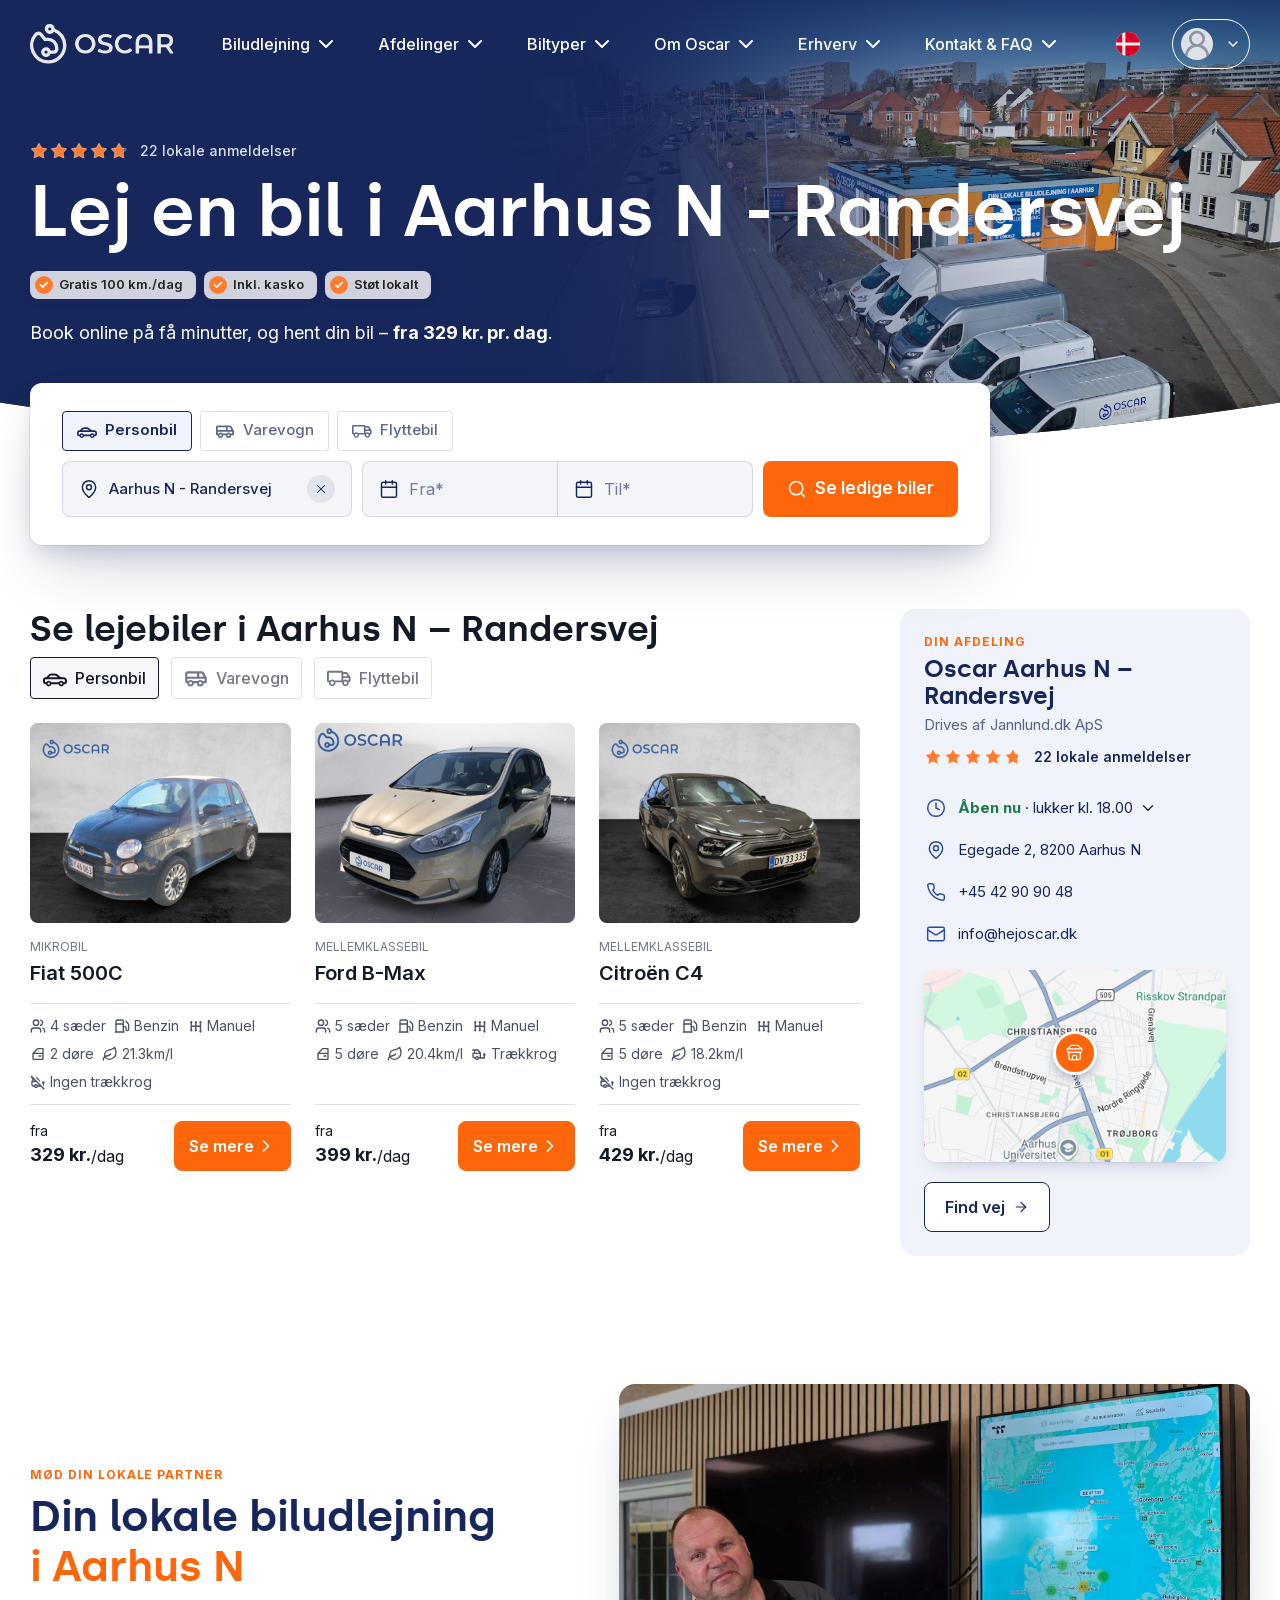
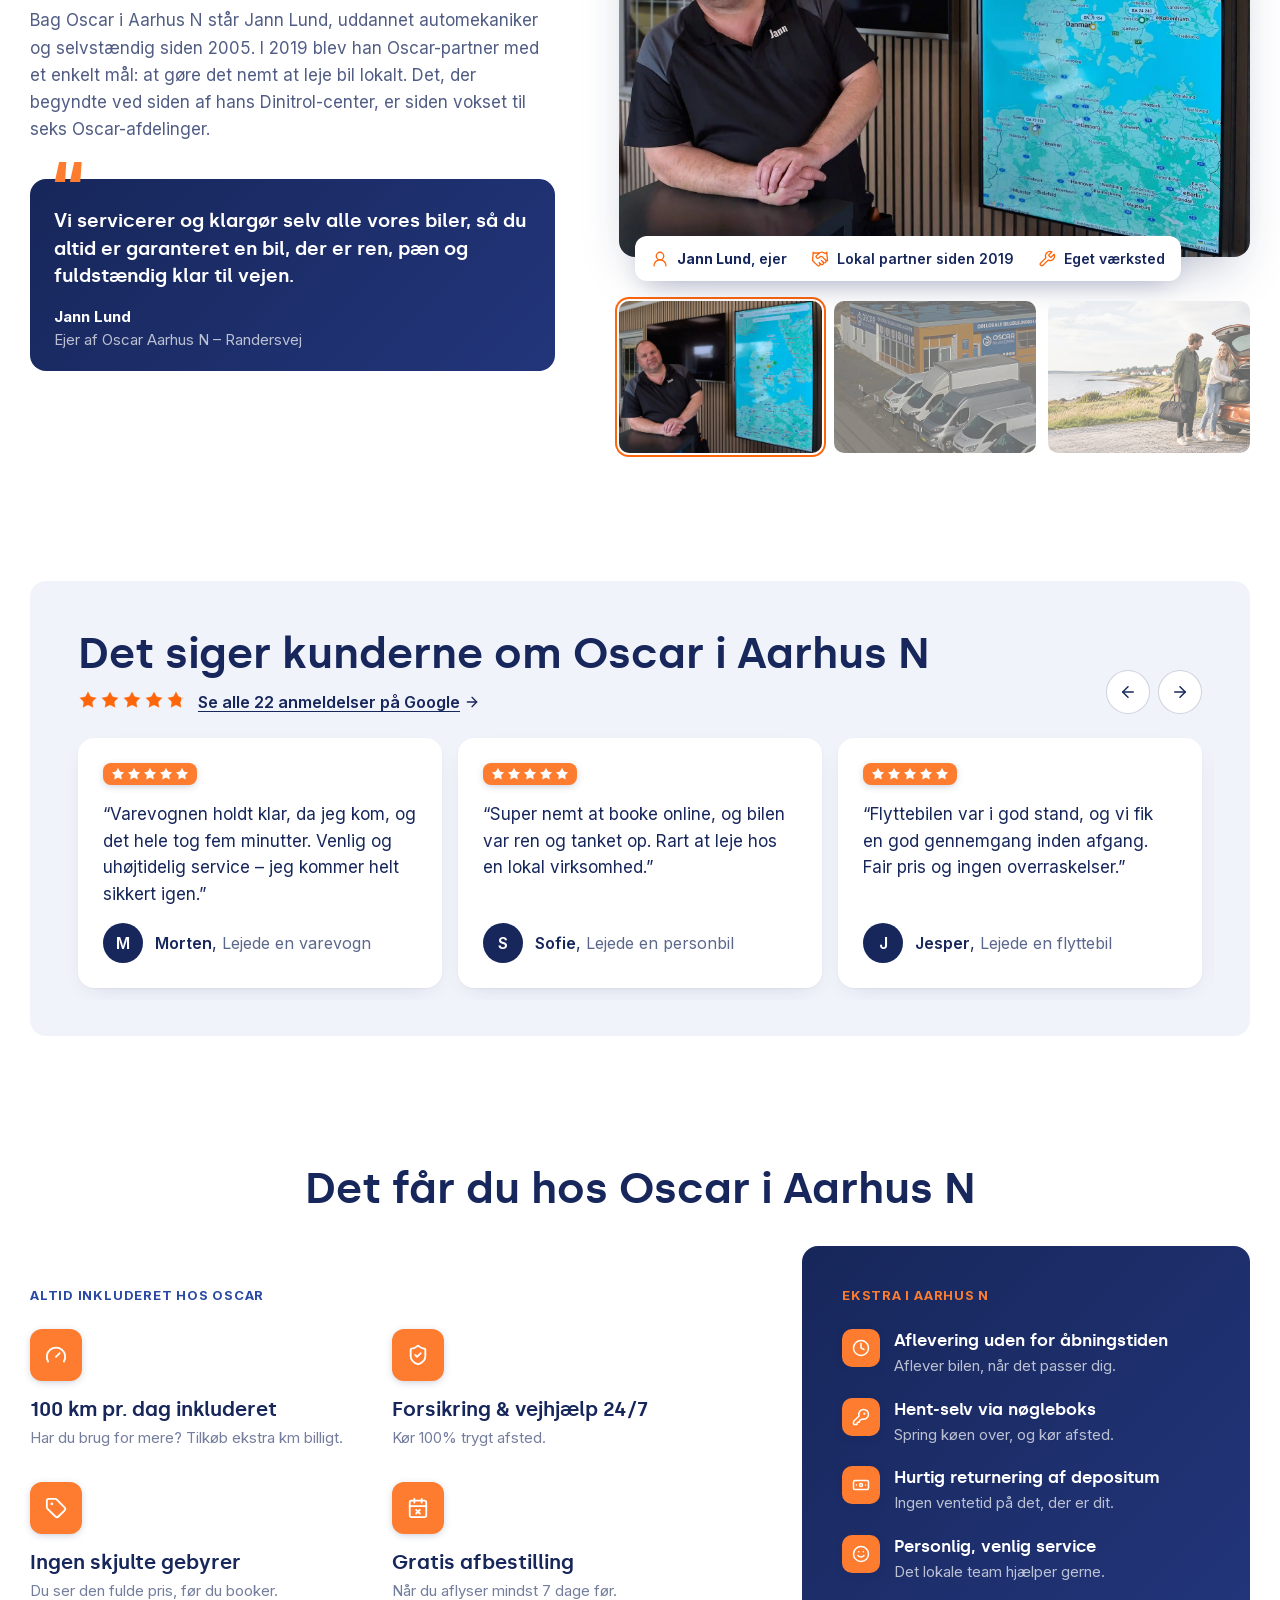
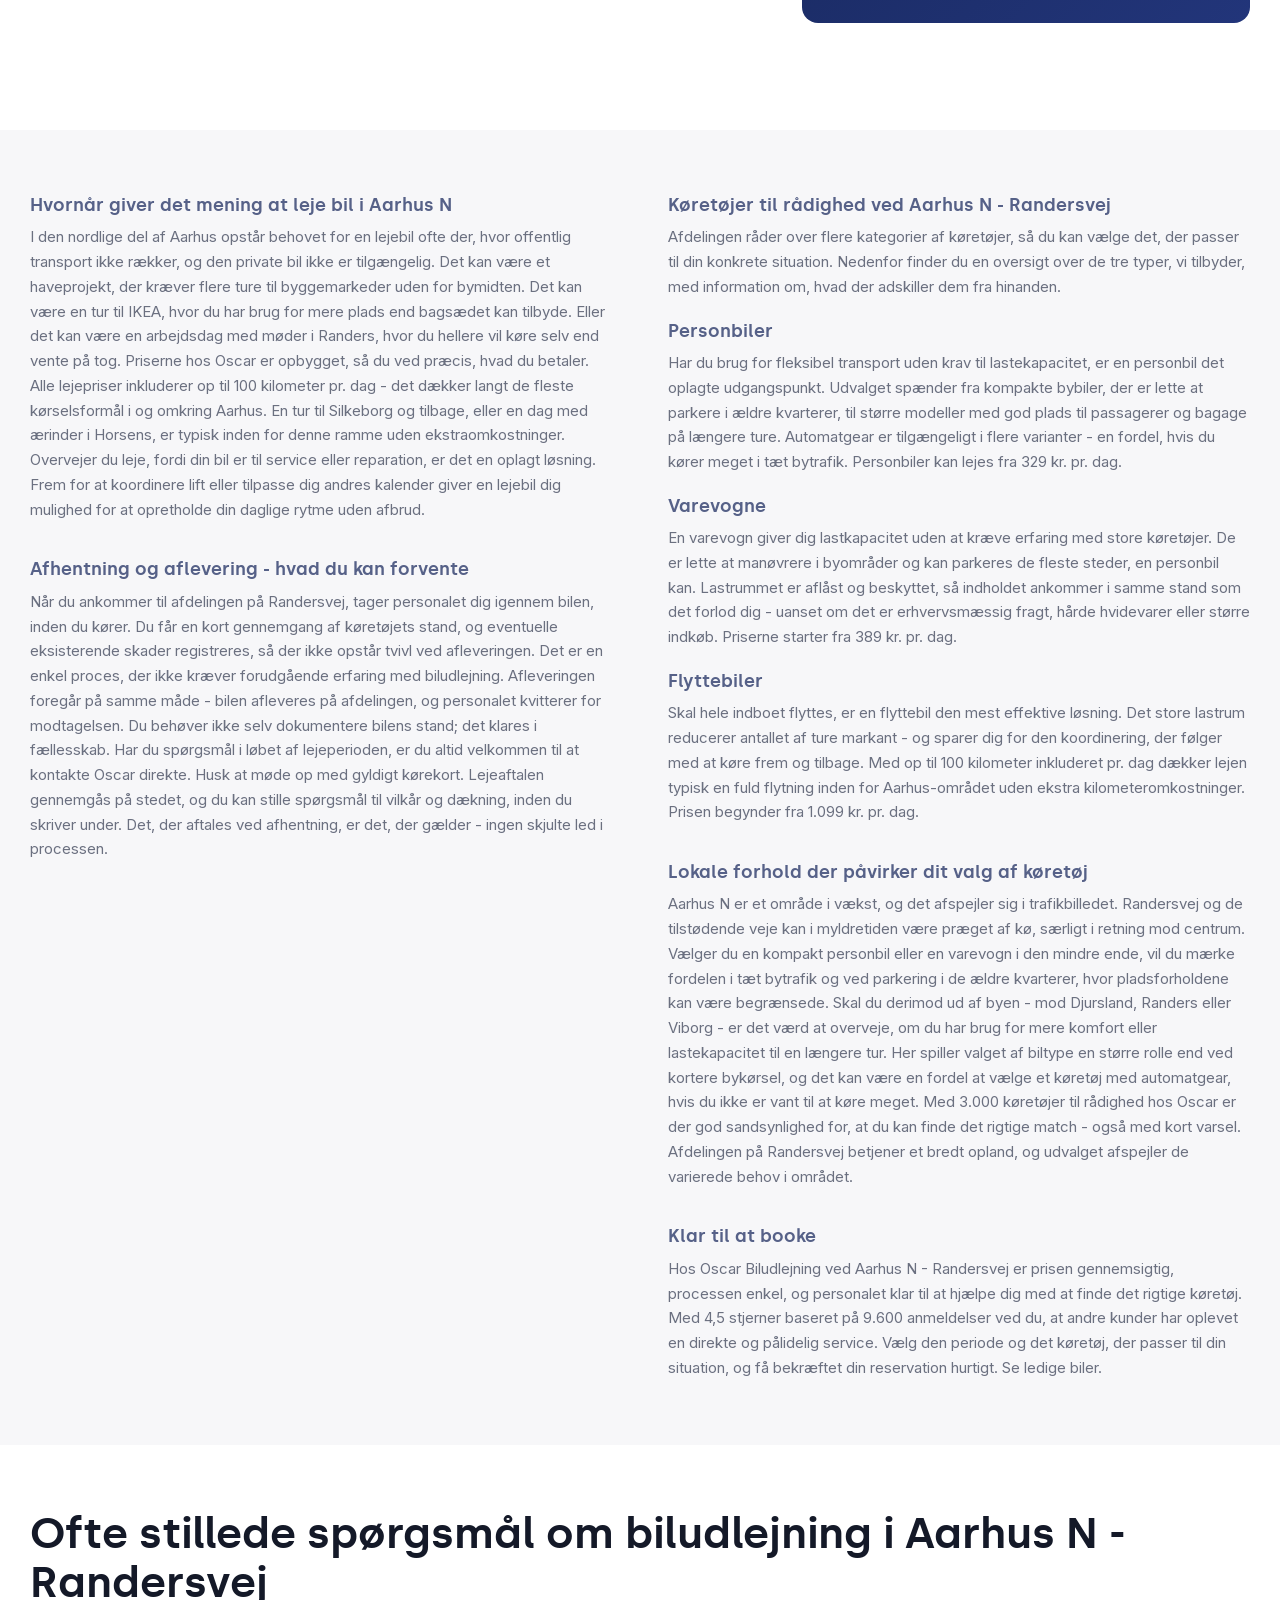
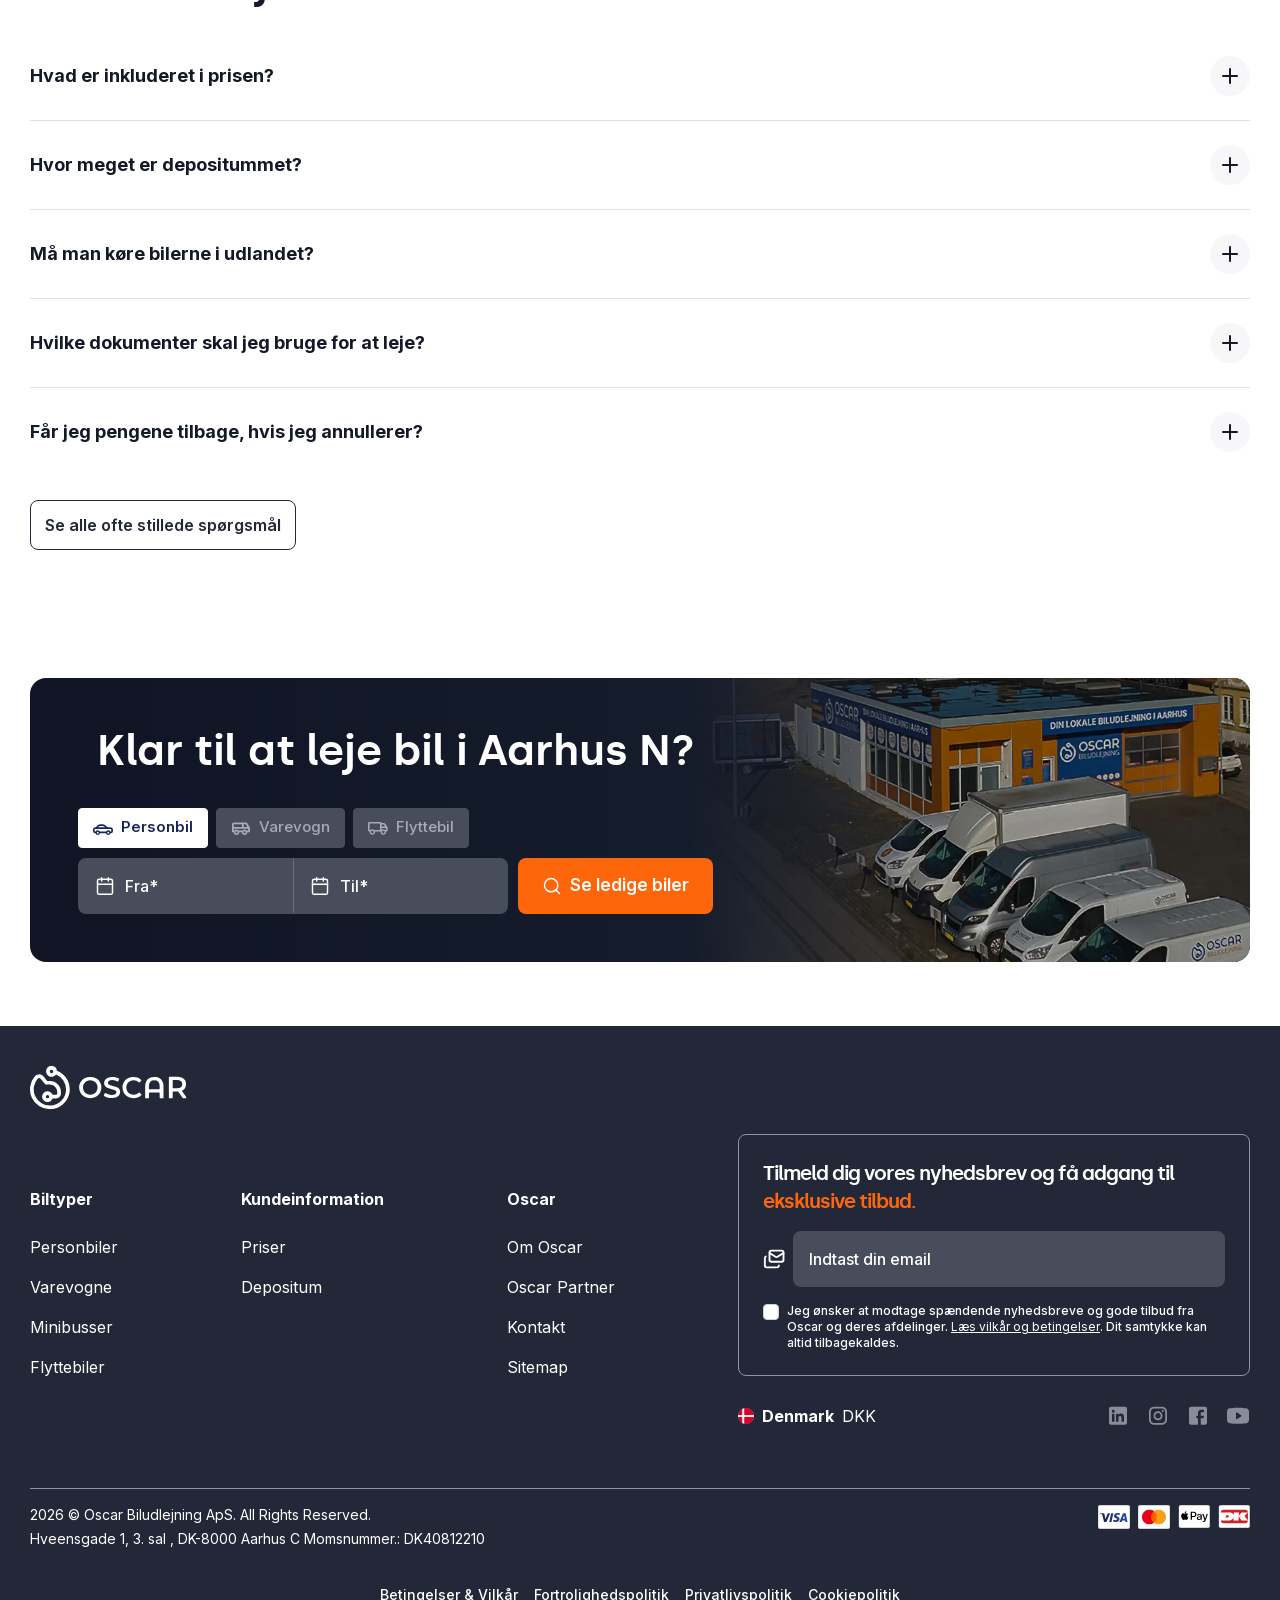
==== commit f79dbc11: "Location H1: clamp(min, fitted vw, max) – 28px min; max 36px phones, 48px tablets, 72px desktop Co-A" ====
--- a/aarhus-n.html
+++ b/aarhus-n.html
@@ -1 +1 @@
-<!DOCTYPE html><html data-dpl-id="dpl_GKWxXEJ5Hb7vjqqjvTC3D8hdHsFf" lang="da" class="page-location"><head><meta charSet="utf-8"/><meta name="robots" content="noindex, nofollow"/><meta name="viewport" content="width=device-width, initial-scale=1"/><link rel="stylesheet" href="assets/css/0m1dnx261udqd.css"/><link rel="stylesheet" href="assets/css/3ofi92k___c98.css"/><link rel="stylesheet" href="assets/css/custom.css?v=202610121200"/><meta name="next-size-adjust" content=""/><title>Lej bil Aarhus N - Randersvej | Løs logistikken – fra 329&nbsp;kr.</title><meta name="description" content="Få planerne til at gå op – lej en bil i Aarhus N - Randersvej. Inkl. forsikring &amp; 100 km./dag. Book på 3 min.!"/><meta property="og:title" content="Lej bil Aarhus N - Randersvej | Løs logistikken – fra 329&nbsp;kr."/><meta property="og:description" content="Få planerne til at gå op – lej en bil i Aarhus N - Randersvej. Inkl. forsikring &amp; 100 km./dag. Book på 3 min.!"/><meta property="og:url" content="https://hejoscar.dk"/><meta property="og:site_name" content="Oscar"/><meta property="og:image" content="https://a.storyblok.com/f/315301/2250x2250/667766b03c/big-car.jpg"/><meta property="og:type" content="website"/><meta name="twitter:card" content="summary_large_image"/><meta name="twitter:title" content="Lej bil Aarhus N - Randersvej | Løs logistikken – fra 329&nbsp;kr."/><meta name="twitter:description" content="Få planerne til at gå op – lej en bil i Aarhus N - Randersvej. Inkl. forsikring &amp; 100 km./dag. Book på 3 min.!"/><meta name="twitter:image" content="https://a.storyblok.com/f/315301/2250x2250/667766b03c/big-car.jpg"/></head><body class="inter_d4b7ea98-module__N5OFCW__variable silka_273fe654-module__nQlC_a__variable font-inter text-primary antialiased"><div hidden=""><!--$--><!--/$--></div><!--$--><!--/$--><div class="z-max bg-brand-orange-02 animation-delay-500 pointer-events-none fixed top-0 left-0 h-1"></div><div class="flex min-h-screen flex-col"><a class="absolute left-2 z-30 -translate-y-full rounded-lg bg-white p-2 text-sm text-black opacity-0 shadow-md transition-transform focus:translate-y-2 focus:opacity-100" href="#">Spring til indhold</a><header id="page-header" class="absolute top-0 z-10 w-full font-medium before:bg-white before:transition-all text-white"><nav class="container flex items-center justify-between"><a href="#" class="relative py-2 md:py-6"><svg xmlns="http://www.w3.org/2000/svg" fill="currentColor" viewBox="0 0 125 35" aria-label="Gå til forsiden" class="w-26 md:w-36 text-white/90"><g clip-path="url(#oscar-logo_svg__a)"><path fill-rule="evenodd" d="M14.748 7.893a4.31 4.31 0 0 0 5.984-1.202A12.93 12.93 0 0 1 28.7 18.655c-.038 6.971-5.73 12.721-12.698 12.82A12.884 12.884 0 0 1 6.252 9.97a1.37 1.37 0 0 1 1.082-.432 1.47 1.47 0 0 1 1.077.54l3.84 4.73h3.537a5.906 5.906 0 0 1 5.9 5.9v1.248a.99.99 0 0 1-.986.986H17.97a4.31 4.31 0 1 0-.003 2.942h2.738a3.93 3.93 0 0 0 3.925-3.926v-1.247a8.85 8.85 0 0 0-8.842-8.843h-2.137l-2.958-3.643A4.4 4.4 0 0 0 5.65 6.91c-.574.23-1.091.58-1.518 1.027l-.052.056a15.817 15.817 0 0 0 11.736 26.42l.231-.001c8.56-.12 15.555-7.181 15.592-15.744A15.88 15.88 0 0 0 21.422 3.804a4.309 4.309 0 0 0-8.507-.335 4.31 4.31 0 0 0 1.833 4.424m1.633-4.726c.225-.151.49-.231.76-.231v.003a1.373 1.373 0 0 1 1.371 1.367 1.37 1.37 0 1 1-2.131-1.14Zm-2.462 19.872a1.37 1.37 0 1 0 1.37 1.37 1.373 1.373 0 0 0-1.37-1.366z" clip-rule="evenodd"></path><path d="M43.462 24.5a8.1 8.1 0 0 1-3.167-3.032 8.72 8.72 0 0 1 0-8.65 8.1 8.1 0 0 1 3.166-3.024q2.013-1.084 4.524-1.084T52.51 9.8a8.1 8.1 0 0 1 3.164 3.013 8.76 8.76 0 0 1 0 8.673A8.1 8.1 0 0 1 52.51 24.5q-2.021 1.09-4.525 1.09-2.503 0-4.523-1.09m7.478-2.322a5.33 5.33 0 0 0 2.063-2.063 6.24 6.24 0 0 0 0-5.936 5.34 5.34 0 0 0-2.063-2.058 6.27 6.27 0 0 0-5.908 0 5.34 5.34 0 0 0-2.063 2.063 6.24 6.24 0 0 0 0 5.937 5.33 5.33 0 0 0 2.063 2.062 6.27 6.27 0 0 0 5.908 0zm10.537 2.867q-1.515-.463-2.492-1.184a.505.505 0 0 1-.148-.609l.64-1.435a.506.506 0 0 1 .732-.224c.622.4 1.292.72 1.994.954.946.332 1.94.503 2.942.506q1.829 0 2.731-.586.903-.586.903-1.546a1.5 1.5 0 0 0-.505-1.161 3.5 3.5 0 0 0-1.277-.715 32 32 0 0 0-2.11-.586 25 25 0 0 1-3.03-.885 5 5 0 0 1-1.994-1.39q-.831-.948-.833-2.566a4.37 4.37 0 0 1 .74-2.473q.738-1.114 2.226-1.768 1.488-.655 3.646-.657c.996 0 1.989.128 2.953.379.749.179 1.47.459 2.142.832a.506.506 0 0 1 .205.632l-.584 1.43a.514.514 0 0 1-.716.253 9.3 9.3 0 0 0-1.75-.685 8.4 8.4 0 0 0-2.273-.329q-1.805 0-2.683.61t-.884 1.617a1.46 1.46 0 0 0 .505 1.15 3.6 3.6 0 0 0 1.277.702q.774.26 2.11.586 1.531.337 3 .884c.77.296 1.457.773 2.004 1.39q.831.937.833 2.526a4.33 4.33 0 0 1-.738 2.46q-.74 1.104-2.24 1.759t-3.656.657a12.5 12.5 0 0 1-3.67-.528m16.433-.546a8.03 8.03 0 0 1-3.141-3.013q-1.137-1.92-1.137-4.336a8.3 8.3 0 0 1 1.148-4.341 8.1 8.1 0 0 1 3.158-3.013 9.2 9.2 0 0 1 4.484-1.086 9.35 9.35 0 0 1 3.68.703 7.6 7.6 0 0 1 2.47 1.665.505.505 0 0 1-.026.721l-1.24 1.166a.516.516 0 0 1-.71-.012 5.7 5.7 0 0 0-4.034-1.572 6.14 6.14 0 0 0-3.024.739 5.3 5.3 0 0 0-2.085 2.051 6.28 6.28 0 0 0 0 5.955 5.3 5.3 0 0 0 2.085 2.05c.928.502 1.97.756 3.024.739a5.66 5.66 0 0 0 4.032-1.588.517.517 0 0 1 .715-.011l1.24 1.18a.506.506 0 0 1 .025.72 7.5 7.5 0 0 1-2.484 1.662 9.45 9.45 0 0 1-3.692.703A9.24 9.24 0 0 1 77.91 24.5Zm24.928-14.925a6 6 0 0 1 2.543 2.567q.903 1.7.903 4.113v8.935a.504.504 0 0 1-.505.506h-2.021a.505.505 0 0 1-.505-.506v-3.548a.504.504 0 0 0-.505-.505h-7.534a.506.506 0 0 0-.505.505v3.548a.506.506 0 0 1-.505.506H92.21a.505.505 0 0 1-.505-.506v-8.935q0-2.414.902-4.113a6 6 0 0 1 2.544-2.567q1.642-.867 3.844-.867c2.202 0 2.749.289 3.843.867m-.112 9.002a.503.503 0 0 0 .505-.506v-2.097q0-2.273-1.124-3.434-1.124-1.16-3.141-1.16-2.022 0-3.142 1.16-1.12 1.161-1.125 3.434v2.092a.505.505 0 0 0 .505.505zm19.266 7.124a.5.5 0 0 1-.418-.22l-3.639-5.234q-.316.03-.631.024h-3.195a.505.505 0 0 0-.505.506v4.399a.504.504 0 0 1-.505.505h-2.021a.507.507 0 0 1-.506-.505V9.153a.504.504 0 0 1 .506-.505h6.241q2.133 0 3.716.704a5.4 5.4 0 0 1 2.425 2.02q.846 1.314.844 3.118 0 1.853-.902 3.188a5.2 5.2 0 0 1-2.054 1.757.5.5 0 0 0-.26.33.5.5 0 0 0 .08.413l3.313 4.728a.505.505 0 0 1-.439.793h-2.05Zm-1.806-13.634q-1.034-.845-3.024-.845h-3.053a.505.505 0 0 0-.505.505v5.52a.504.504 0 0 0 .505.506h3.053q1.993 0 3.024-.856 1.03-.855 1.032-2.426 0-1.56-1.032-2.404"></path></g><defs><clipPath id="oscar-logo_svg__a"><path d="M0 0h124.57v34.41H0z"></path></clipPath></defs></svg></a><nav aria-label="Main" data-orientation="horizontal" dir="ltr" class="hidden justify-center lg:flex z-20 grow self-center"><div style="position:relative"><ul data-orientation="horizontal" class="flex items-center gap-4" dir="ltr"><li class="relative"><button id="radix-_R_19pabsnpfivb_-trigger-radix-_R_79pabsnpfivb_" data-state="closed" aria-expanded="false" aria-controls="radix-_R_19pabsnpfivb_-content-radix-_R_79pabsnpfivb_" class="group flex items-center gap-1 rounded-lg px-3 py-2 outline-hidden focus-visible:ring-2 hover:bg-white/5 data-[state=open]:bg-white/5" data-radix-collection-item="">Biludlejning<svg xmlns="http://www.w3.org/2000/svg" width="24" height="24" viewBox="0 0 24 24" fill="none" stroke="currentColor" stroke-width="2" stroke-linecap="round" stroke-linejoin="round" class="lucide lucide-chevron-down transition-transform group-data-[state=open]:-rotate-180" aria-hidden="true"><path d="m6 9 6 6 6-6"></path></svg></button><div data-nav-menu id="radix-_R_19pabsnpfivb_-content-radix-_R_79pabsnpfivb_" aria-labelledby="radix-_R_19pabsnpfivb_-trigger-radix-_R_79pabsnpfivb_" data-orientation="horizontal" data-state="closed" class="hidden absolute top-full left-1/2 z-10 w-max min-w-full -translate-x-1/2 pt-2 transition-[scale,translate,opacity] starting:-translate-y-7 starting:scale-90 starting:opacity-0" dir="ltr"><div class="text-primary mt-2 flex w-full gap-2 overflow-hidden rounded-lg border border-gray-100 bg-white p-4 shadow-lg"><div class="flex min-w-[235px] flex-col gap-2"><p class="px-2 py-1 font-bold wrap-break-word hyphens-auto">Biludlejning</p><a href="#" class="text-tertiary group hover:bg-gray-75 hover:text-primary flex w-full items-center justify-between rounded-sm px-2 py-1"><p class="text-sm wrap-break-word hyphens-auto">Priser</p><svg xmlns="http://www.w3.org/2000/svg" width="24" height="24" viewBox="0 0 24 24" fill="none" stroke="currentColor" stroke-width="2" stroke-linecap="round" stroke-linejoin="round" class="lucide lucide-chevron-right invisible ml-2 size-6 shrink-0 group-hover:visible" aria-hidden="true"><path d="m9 18 6-6-6-6"></path></svg></a><a href="#" class="text-tertiary group hover:bg-gray-75 hover:text-primary flex w-full items-center justify-between rounded-sm px-2 py-1"><p class="text-sm wrap-break-word hyphens-auto">Bilabonnement</p><svg xmlns="http://www.w3.org/2000/svg" width="24" height="24" viewBox="0 0 24 24" fill="none" stroke="currentColor" stroke-width="2" stroke-linecap="round" stroke-linejoin="round" class="lucide lucide-chevron-right invisible ml-2 size-6 shrink-0 group-hover:visible" aria-hidden="true"><path d="m9 18 6-6-6-6"></path></svg></a><a href="#" class="text-tertiary group hover:bg-gray-75 hover:text-primary flex w-full items-center justify-between rounded-sm px-2 py-1"><p class="text-sm wrap-break-word hyphens-auto">Langtidsleje</p><svg xmlns="http://www.w3.org/2000/svg" width="24" height="24" viewBox="0 0 24 24" fill="none" stroke="currentColor" stroke-width="2" stroke-linecap="round" stroke-linejoin="round" class="lucide lucide-chevron-right invisible ml-2 size-6 shrink-0 group-hover:visible" aria-hidden="true"><path d="m9 18 6-6-6-6"></path></svg></a><a href="#" class="text-tertiary group hover:bg-gray-75 hover:text-primary flex w-full items-center justify-between rounded-sm px-2 py-1"><p class="text-sm wrap-break-word hyphens-auto">Loyalitetsprogram</p><svg xmlns="http://www.w3.org/2000/svg" width="24" height="24" viewBox="0 0 24 24" fill="none" stroke="currentColor" stroke-width="2" stroke-linecap="round" stroke-linejoin="round" class="lucide lucide-chevron-right invisible ml-2 size-6 shrink-0 group-hover:visible" aria-hidden="true"><path d="m9 18 6-6-6-6"></path></svg></a></div><div class="flex w-full flex-row justify-between gap-4"></div></div></div></li><li class="relative"><button id="radix-_R_19pabsnpfivb_-trigger-radix-_R_b9pabsnpfivb_" data-state="closed" aria-expanded="false" aria-controls="radix-_R_19pabsnpfivb_-content-radix-_R_b9pabsnpfivb_" class="group flex items-center gap-1 rounded-lg px-3 py-2 outline-hidden focus-visible:ring-2 hover:bg-white/5 data-[state=open]:bg-white/5" data-radix-collection-item="">Afdelinger<svg xmlns="http://www.w3.org/2000/svg" width="24" height="24" viewBox="0 0 24 24" fill="none" stroke="currentColor" stroke-width="2" stroke-linecap="round" stroke-linejoin="round" class="lucide lucide-chevron-down transition-transform group-data-[state=open]:-rotate-180" aria-hidden="true"><path d="m6 9 6 6 6-6"></path></svg></button><div data-nav-menu id="radix-_R_19pabsnpfivb_-content-radix-_R_b9pabsnpfivb_" aria-labelledby="radix-_R_19pabsnpfivb_-trigger-radix-_R_b9pabsnpfivb_" data-orientation="horizontal" data-state="closed" class="hidden absolute top-full left-1/2 z-10 w-max min-w-full -translate-x-1/2 pt-2 transition-[scale,translate,opacity] starting:-translate-y-7 starting:scale-90 starting:opacity-0" dir="ltr"><div class="text-primary mt-2 flex w-full gap-2 overflow-hidden rounded-lg border border-gray-100 bg-white p-4 shadow-lg"><div class="flex min-w-[235px] flex-col gap-2"><p class="px-2 py-1 font-bold wrap-break-word hyphens-auto">Afdelinger</p><a href="#" class="text-tertiary group hover:bg-gray-75 hover:text-primary flex w-full items-center justify-between rounded-sm px-2 py-1"><p class="text-sm wrap-break-word hyphens-auto">Se alle afdelinger</p><svg xmlns="http://www.w3.org/2000/svg" width="24" height="24" viewBox="0 0 24 24" fill="none" stroke="currentColor" stroke-width="2" stroke-linecap="round" stroke-linejoin="round" class="lucide lucide-chevron-right invisible ml-2 size-6 shrink-0 group-hover:visible" aria-hidden="true"><path d="m9 18 6-6-6-6"></path></svg></a><a href="aarhus-n.html" data-loc-link class="text-tertiary group hover:bg-gray-75 hover:text-primary flex w-full items-center justify-between rounded-sm px-2 py-1"><p class="text-sm wrap-break-word hyphens-auto">Lokationsside</p><svg xmlns="http://www.w3.org/2000/svg" width="24" height="24" viewBox="0 0 24 24" fill="none" stroke="currentColor" stroke-width="2" stroke-linecap="round" stroke-linejoin="round" class="lucide lucide-chevron-right invisible ml-2 size-6 shrink-0 group-hover:visible" aria-hidden="true"><path d="m9 18 6-6-6-6"></path></svg></a><a href="marshfield.html" data-loc-link class="text-tertiary group hover:bg-gray-75 hover:text-primary flex w-full items-center justify-between rounded-sm px-2 py-1"><p class="text-sm wrap-break-word hyphens-auto">Lokationsside (US)</p><svg xmlns="http://www.w3.org/2000/svg" width="24" height="24" viewBox="0 0 24 24" fill="none" stroke="currentColor" stroke-width="2" stroke-linecap="round" stroke-linejoin="round" class="lucide lucide-chevron-right invisible ml-2 size-6 shrink-0 group-hover:visible" aria-hidden="true"><path d="m9 18 6-6-6-6"></path></svg></a><a href="#" class="text-tertiary group hover:bg-gray-75 hover:text-primary flex w-full items-center justify-between rounded-sm px-2 py-1"><p class="text-sm wrap-break-word hyphens-auto">København</p><svg xmlns="http://www.w3.org/2000/svg" width="24" height="24" viewBox="0 0 24 24" fill="none" stroke="currentColor" stroke-width="2" stroke-linecap="round" stroke-linejoin="round" class="lucide lucide-chevron-right invisible ml-2 size-6 shrink-0 group-hover:visible" aria-hidden="true"><path d="m9 18 6-6-6-6"></path></svg></a><a href="#" class="text-tertiary group hover:bg-gray-75 hover:text-primary flex w-full items-center justify-between rounded-sm px-2 py-1"><p class="text-sm wrap-break-word hyphens-auto">Aarhus</p><svg xmlns="http://www.w3.org/2000/svg" width="24" height="24" viewBox="0 0 24 24" fill="none" stroke="currentColor" stroke-width="2" stroke-linecap="round" stroke-linejoin="round" class="lucide lucide-chevron-right invisible ml-2 size-6 shrink-0 group-hover:visible" aria-hidden="true"><path d="m9 18 6-6-6-6"></path></svg></a><a href="#" class="text-tertiary group hover:bg-gray-75 hover:text-primary flex w-full items-center justify-between rounded-sm px-2 py-1"><p class="text-sm wrap-break-word hyphens-auto">Odense</p><svg xmlns="http://www.w3.org/2000/svg" width="24" height="24" viewBox="0 0 24 24" fill="none" stroke="currentColor" stroke-width="2" stroke-linecap="round" stroke-linejoin="round" class="lucide lucide-chevron-right invisible ml-2 size-6 shrink-0 group-hover:visible" aria-hidden="true"><path d="m9 18 6-6-6-6"></path></svg></a><a href="#" class="text-tertiary group hover:bg-gray-75 hover:text-primary flex w-full items-center justify-between rounded-sm px-2 py-1"><p class="text-sm wrap-break-word hyphens-auto">Aalborg</p><svg xmlns="http://www.w3.org/2000/svg" width="24" height="24" viewBox="0 0 24 24" fill="none" stroke="currentColor" stroke-width="2" stroke-linecap="round" stroke-linejoin="round" class="lucide lucide-chevron-right invisible ml-2 size-6 shrink-0 group-hover:visible" aria-hidden="true"><path d="m9 18 6-6-6-6"></path></svg></a><a href="#" class="text-tertiary group hover:bg-gray-75 hover:text-primary flex w-full items-center justify-between rounded-sm px-2 py-1"><p class="text-sm wrap-break-word hyphens-auto">Esbjerg</p><svg xmlns="http://www.w3.org/2000/svg" width="24" height="24" viewBox="0 0 24 24" fill="none" stroke="currentColor" stroke-width="2" stroke-linecap="round" stroke-linejoin="round" class="lucide lucide-chevron-right invisible ml-2 size-6 shrink-0 group-hover:visible" aria-hidden="true"><path d="m9 18 6-6-6-6"></path></svg></a></div><div class="flex w-full flex-row justify-between gap-4"></div></div></div></li><li class="relative"><button id="radix-_R_19pabsnpfivb_-trigger-radix-_R_f9pabsnpfivb_" data-state="closed" aria-expanded="false" aria-controls="radix-_R_19pabsnpfivb_-content-radix-_R_f9pabsnpfivb_" class="group flex items-center gap-1 rounded-lg px-3 py-2 outline-hidden focus-visible:ring-2 hover:bg-white/5 data-[state=open]:bg-white/5" data-radix-collection-item="">Biltyper<svg xmlns="http://www.w3.org/2000/svg" width="24" height="24" viewBox="0 0 24 24" fill="none" stroke="currentColor" stroke-width="2" stroke-linecap="round" stroke-linejoin="round" class="lucide lucide-chevron-down transition-transform group-data-[state=open]:-rotate-180" aria-hidden="true"><path d="m6 9 6 6 6-6"></path></svg></button><div data-nav-menu id="radix-_R_19pabsnpfivb_-content-radix-_R_f9pabsnpfivb_" aria-labelledby="radix-_R_19pabsnpfivb_-trigger-radix-_R_f9pabsnpfivb_" data-orientation="horizontal" data-state="closed" class="hidden absolute top-full left-1/2 z-10 w-max min-w-full -translate-x-1/2 pt-2 transition-[scale,translate,opacity] starting:-translate-y-7 starting:scale-90 starting:opacity-0" dir="ltr"><div class="text-primary mt-2 flex w-full gap-2 overflow-hidden rounded-lg border border-gray-100 bg-white p-4 shadow-lg"><div class="flex min-w-[235px] flex-col gap-2"><p class="px-2 py-1 font-bold wrap-break-word hyphens-auto">Biltyper</p><a href="#" class="text-tertiary group hover:bg-gray-75 hover:text-primary flex w-full items-center justify-between rounded-sm px-2 py-1"><p class="text-sm wrap-break-word hyphens-auto">Personbiler</p><svg xmlns="http://www.w3.org/2000/svg" width="24" height="24" viewBox="0 0 24 24" fill="none" stroke="currentColor" stroke-width="2" stroke-linecap="round" stroke-linejoin="round" class="lucide lucide-chevron-right invisible ml-2 size-6 shrink-0 group-hover:visible" aria-hidden="true"><path d="m9 18 6-6-6-6"></path></svg></a><a href="#" class="text-tertiary group hover:bg-gray-75 hover:text-primary flex w-full items-center justify-between rounded-sm px-2 py-1"><p class="text-sm wrap-break-word hyphens-auto">Varevogne</p><svg xmlns="http://www.w3.org/2000/svg" width="24" height="24" viewBox="0 0 24 24" fill="none" stroke="currentColor" stroke-width="2" stroke-linecap="round" stroke-linejoin="round" class="lucide lucide-chevron-right invisible ml-2 size-6 shrink-0 group-hover:visible" aria-hidden="true"><path d="m9 18 6-6-6-6"></path></svg></a><a href="#" class="text-tertiary group hover:bg-gray-75 hover:text-primary flex w-full items-center justify-between rounded-sm px-2 py-1"><p class="text-sm wrap-break-word hyphens-auto">Flyttebiler</p><svg xmlns="http://www.w3.org/2000/svg" width="24" height="24" viewBox="0 0 24 24" fill="none" stroke="currentColor" stroke-width="2" stroke-linecap="round" stroke-linejoin="round" class="lucide lucide-chevron-right invisible ml-2 size-6 shrink-0 group-hover:visible" aria-hidden="true"><path d="m9 18 6-6-6-6"></path></svg></a><a href="#" class="text-tertiary group hover:bg-gray-75 hover:text-primary flex w-full items-center justify-between rounded-sm px-2 py-1"><p class="text-sm wrap-break-word hyphens-auto">Minibusser</p><svg xmlns="http://www.w3.org/2000/svg" width="24" height="24" viewBox="0 0 24 24" fill="none" stroke="currentColor" stroke-width="2" stroke-linecap="round" stroke-linejoin="round" class="lucide lucide-chevron-right invisible ml-2 size-6 shrink-0 group-hover:visible" aria-hidden="true"><path d="m9 18 6-6-6-6"></path></svg></a><a href="#" class="text-tertiary group hover:bg-gray-75 hover:text-primary flex w-full items-center justify-between rounded-sm px-2 py-1"><p class="text-sm wrap-break-word hyphens-auto">Trailere</p><svg xmlns="http://www.w3.org/2000/svg" width="24" height="24" viewBox="0 0 24 24" fill="none" stroke="currentColor" stroke-width="2" stroke-linecap="round" stroke-linejoin="round" class="lucide lucide-chevron-right invisible ml-2 size-6 shrink-0 group-hover:visible" aria-hidden="true"><path d="m9 18 6-6-6-6"></path></svg></a><a href="#" class="text-tertiary group hover:bg-gray-75 hover:text-primary flex w-full items-center justify-between rounded-sm px-2 py-1"><p class="text-sm wrap-break-word hyphens-auto">Autotransportere</p><svg xmlns="http://www.w3.org/2000/svg" width="24" height="24" viewBox="0 0 24 24" fill="none" stroke="currentColor" stroke-width="2" stroke-linecap="round" stroke-linejoin="round" class="lucide lucide-chevron-right invisible ml-2 size-6 shrink-0 group-hover:visible" aria-hidden="true"><path d="m9 18 6-6-6-6"></path></svg></a></div><div class="flex w-full flex-row justify-between gap-4"></div></div></div></li><li class="relative"><button id="radix-_R_19pabsnpfivb_-trigger-radix-_R_j9pabsnpfivb_" data-state="closed" aria-expanded="false" aria-controls="radix-_R_19pabsnpfivb_-content-radix-_R_j9pabsnpfivb_" class="group flex items-center gap-1 rounded-lg px-3 py-2 outline-hidden focus-visible:ring-2 hover:bg-white/5 data-[state=open]:bg-white/5" data-radix-collection-item="">Om Oscar<svg xmlns="http://www.w3.org/2000/svg" width="24" height="24" viewBox="0 0 24 24" fill="none" stroke="currentColor" stroke-width="2" stroke-linecap="round" stroke-linejoin="round" class="lucide lucide-chevron-down transition-transform group-data-[state=open]:-rotate-180" aria-hidden="true"><path d="m6 9 6 6 6-6"></path></svg></button><div data-nav-menu id="radix-_R_19pabsnpfivb_-content-radix-_R_j9pabsnpfivb_" aria-labelledby="radix-_R_19pabsnpfivb_-trigger-radix-_R_j9pabsnpfivb_" data-orientation="horizontal" data-state="closed" class="hidden absolute top-full left-1/2 z-10 w-max min-w-full -translate-x-1/2 pt-2 transition-[scale,translate,opacity] starting:-translate-y-7 starting:scale-90 starting:opacity-0" dir="ltr"><div class="text-primary mt-2 flex w-full gap-2 overflow-hidden rounded-lg border border-gray-100 bg-white p-4 shadow-lg"><div class="flex min-w-[235px] flex-col gap-2"><p class="px-2 py-1 font-bold wrap-break-word hyphens-auto">Om Oscar</p><a href="#" class="text-tertiary group hover:bg-gray-75 hover:text-primary flex w-full items-center justify-between rounded-sm px-2 py-1"><p class="text-sm wrap-break-word hyphens-auto">Om Oscar</p><svg xmlns="http://www.w3.org/2000/svg" width="24" height="24" viewBox="0 0 24 24" fill="none" stroke="currentColor" stroke-width="2" stroke-linecap="round" stroke-linejoin="round" class="lucide lucide-chevron-right invisible ml-2 size-6 shrink-0 group-hover:visible" aria-hidden="true"><path d="m9 18 6-6-6-6"></path></svg></a><a href="#" class="text-tertiary group hover:bg-gray-75 hover:text-primary flex w-full items-center justify-between rounded-sm px-2 py-1"><p class="text-sm wrap-break-word hyphens-auto">Anerkendelser</p><svg xmlns="http://www.w3.org/2000/svg" width="24" height="24" viewBox="0 0 24 24" fill="none" stroke="currentColor" stroke-width="2" stroke-linecap="round" stroke-linejoin="round" class="lucide lucide-chevron-right invisible ml-2 size-6 shrink-0 group-hover:visible" aria-hidden="true"><path d="m9 18 6-6-6-6"></path></svg></a><a href="search-bars.html" data-sb-link class="text-tertiary group hover:bg-gray-75 hover:text-primary flex w-full items-center justify-between rounded-sm px-2 py-1"><p class="text-sm wrap-break-word hyphens-auto">Søgebarer</p><svg xmlns="http://www.w3.org/2000/svg" width="24" height="24" viewBox="0 0 24 24" fill="none" stroke="currentColor" stroke-width="2" stroke-linecap="round" stroke-linejoin="round" class="lucide lucide-chevron-right invisible ml-2 size-6 shrink-0 group-hover:visible" aria-hidden="true"><path d="m9 18 6-6-6-6"></path></svg></a><a href="#" class="text-tertiary group hover:bg-gray-75 hover:text-primary flex w-full items-center justify-between rounded-sm px-2 py-1"><p class="text-sm wrap-break-word hyphens-auto">Oscar partner</p><svg xmlns="http://www.w3.org/2000/svg" width="24" height="24" viewBox="0 0 24 24" fill="none" stroke="currentColor" stroke-width="2" stroke-linecap="round" stroke-linejoin="round" class="lucide lucide-chevron-right invisible ml-2 size-6 shrink-0 group-hover:visible" aria-hidden="true"><path d="m9 18 6-6-6-6"></path></svg></a><a href="#" class="text-tertiary group hover:bg-gray-75 hover:text-primary flex w-full items-center justify-between rounded-sm px-2 py-1"><p class="text-sm wrap-break-word hyphens-auto">Sponsor</p><svg xmlns="http://www.w3.org/2000/svg" width="24" height="24" viewBox="0 0 24 24" fill="none" stroke="currentColor" stroke-width="2" stroke-linecap="round" stroke-linejoin="round" class="lucide lucide-chevron-right invisible ml-2 size-6 shrink-0 group-hover:visible" aria-hidden="true"><path d="m9 18 6-6-6-6"></path></svg></a></div><div class="flex w-full flex-row justify-between gap-4"></div></div></div></li><li class="relative"><button id="radix-_R_19pabsnpfivb_-trigger-radix-_R_n9pabsnpfivb_" data-state="closed" aria-expanded="false" aria-controls="radix-_R_19pabsnpfivb_-content-radix-_R_n9pabsnpfivb_" class="group flex items-center gap-1 rounded-lg px-3 py-2 outline-hidden focus-visible:ring-2 hover:bg-white/5 data-[state=open]:bg-white/5" data-radix-collection-item="">Erhverv<svg xmlns="http://www.w3.org/2000/svg" width="24" height="24" viewBox="0 0 24 24" fill="none" stroke="currentColor" stroke-width="2" stroke-linecap="round" stroke-linejoin="round" class="lucide lucide-chevron-down transition-transform group-data-[state=open]:-rotate-180" aria-hidden="true"><path d="m6 9 6 6 6-6"></path></svg></button><div data-nav-menu id="radix-_R_19pabsnpfivb_-content-radix-_R_n9pabsnpfivb_" aria-labelledby="radix-_R_19pabsnpfivb_-trigger-radix-_R_n9pabsnpfivb_" data-orientation="horizontal" data-state="closed" class="hidden absolute top-full left-1/2 z-10 w-max min-w-full -translate-x-1/2 pt-2 transition-[scale,translate,opacity] starting:-translate-y-7 starting:scale-90 starting:opacity-0" dir="ltr"><div class="text-primary mt-2 flex w-full gap-2 overflow-hidden rounded-lg border border-gray-100 bg-white p-4 shadow-lg"><div class="flex min-w-[235px] flex-col gap-2"><p class="px-2 py-1 font-bold wrap-break-word hyphens-auto">Erhverv</p><a href="#" class="text-tertiary group hover:bg-gray-75 hover:text-primary flex w-full items-center justify-between rounded-sm px-2 py-1"><p class="text-sm wrap-break-word hyphens-auto">Biludlejning til erhverv</p><svg xmlns="http://www.w3.org/2000/svg" width="24" height="24" viewBox="0 0 24 24" fill="none" stroke="currentColor" stroke-width="2" stroke-linecap="round" stroke-linejoin="round" class="lucide lucide-chevron-right invisible ml-2 size-6 shrink-0 group-hover:visible" aria-hidden="true"><path d="m9 18 6-6-6-6"></path></svg></a><a href="#" class="text-tertiary group hover:bg-gray-75 hover:text-primary flex w-full items-center justify-between rounded-sm px-2 py-1"><p class="text-sm wrap-break-word hyphens-auto">Fakturabetaling</p><svg xmlns="http://www.w3.org/2000/svg" width="24" height="24" viewBox="0 0 24 24" fill="none" stroke="currentColor" stroke-width="2" stroke-linecap="round" stroke-linejoin="round" class="lucide lucide-chevron-right invisible ml-2 size-6 shrink-0 group-hover:visible" aria-hidden="true"><path d="m9 18 6-6-6-6"></path></svg></a></div><div class="flex w-full flex-row justify-between gap-4"></div></div></div></li><li class="relative"><button id="radix-_R_19pabsnpfivb_-trigger-radix-_R_r9pabsnpfivb_" data-state="closed" aria-expanded="false" aria-controls="radix-_R_19pabsnpfivb_-content-radix-_R_r9pabsnpfivb_" class="group flex items-center gap-1 rounded-lg px-3 py-2 outline-hidden focus-visible:ring-2 hover:bg-white/5 data-[state=open]:bg-white/5" data-radix-collection-item="">Kontakt &amp; FAQ<svg xmlns="http://www.w3.org/2000/svg" width="24" height="24" viewBox="0 0 24 24" fill="none" stroke="currentColor" stroke-width="2" stroke-linecap="round" stroke-linejoin="round" class="lucide lucide-chevron-down transition-transform group-data-[state=open]:-rotate-180" aria-hidden="true"><path d="m6 9 6 6 6-6"></path></svg></button><div data-nav-menu id="radix-_R_19pabsnpfivb_-content-radix-_R_r9pabsnpfivb_" aria-labelledby="radix-_R_19pabsnpfivb_-trigger-radix-_R_r9pabsnpfivb_" data-orientation="horizontal" data-state="closed" class="hidden absolute top-full left-1/2 z-10 w-max min-w-full -translate-x-1/2 pt-2 transition-[scale,translate,opacity] starting:-translate-y-7 starting:scale-90 starting:opacity-0" dir="ltr"><div class="text-primary mt-2 flex w-full gap-2 overflow-hidden rounded-lg border border-gray-100 bg-white p-4 shadow-lg"><div class="flex min-w-[235px] flex-col gap-2"><p class="px-2 py-1 font-bold wrap-break-word hyphens-auto">Kontakt &amp; FAQ</p><a href="#" class="text-tertiary group hover:bg-gray-75 hover:text-primary flex w-full items-center justify-between rounded-sm px-2 py-1"><p class="text-sm wrap-break-word hyphens-auto">Kontakt</p><svg xmlns="http://www.w3.org/2000/svg" width="24" height="24" viewBox="0 0 24 24" fill="none" stroke="currentColor" stroke-width="2" stroke-linecap="round" stroke-linejoin="round" class="lucide lucide-chevron-right invisible ml-2 size-6 shrink-0 group-hover:visible" aria-hidden="true"><path d="m9 18 6-6-6-6"></path></svg></a><a href="#" class="text-tertiary group hover:bg-gray-75 hover:text-primary flex w-full items-center justify-between rounded-sm px-2 py-1"><p class="text-sm wrap-break-word hyphens-auto">Hjælpecenter &amp; FAQ</p><svg xmlns="http://www.w3.org/2000/svg" width="24" height="24" viewBox="0 0 24 24" fill="none" stroke="currentColor" stroke-width="2" stroke-linecap="round" stroke-linejoin="round" class="lucide lucide-chevron-right invisible ml-2 size-6 shrink-0 group-hover:visible" aria-hidden="true"><path d="m9 18 6-6-6-6"></path></svg></a><button type="button" class="font-toggle" data-font-toggle aria-pressed="false"><span>Skift skrifttype</span><span class="font-toggle__value" data-font-label>Silka + Inter</span></button></div><div class="flex w-full flex-row justify-between gap-4"></div></div></div></li></ul></div></nav><div class="relative flex items-center lg:gap-6"><div class="lang-switch relative"><button aria-label="Skift sprog" class="cursor-pointer rounded-full p-2 transition-colors hover:bg-gray-600 focus:ring-2 focus:ring-offset-2 focus:outline-hidden" type="button" aria-haspopup="true" aria-expanded="false" aria-controls="radix-_R_3ppabsnpfivb_" data-state="closed"><svg xmlns="http://www.w3.org/2000/svg" fill="none" viewBox="0 0 32 32" class="size-6"><g clip-path="url(#flag-denmark_svg__a)"><path fill="#F0F0F0" d="M16 32c8.837 0 16-7.163 16-16S24.837 0 16 0 0 7.164 0 16s7.163 16 16 16"></path><path fill="#D80027" d="M12.524 13.913h19.342C30.844 6.063 24.131 0 16.002 0c-1.195 0-2.359.132-3.479.38zM8.35 13.913V1.945C3.955 4.342.81 8.74.136 13.913zM8.349 18.087H.137c.674 5.173 3.819 9.57 8.212 11.967zM12.523 18.087V31.62c1.12.248 2.284.38 3.479.38 8.129 0 14.842-6.063 15.864-13.913z"></path></g><defs><clipPath id="flag-denmark_svg__a"><path fill="#fff" d="M0 0h32v32H0z"></path></clipPath></defs></svg></button><div data-nav-menu class="lang-menu hidden absolute top-full right-0 z-10 w-max pt-2"><div class="lang-menu__panel"><a href="aarhus-n.html" hreflang="da" lang="da" class="lang-menu__item" aria-current="page"><svg aria-hidden="true" xmlns="http://www.w3.org/2000/svg" fill="none" viewBox="0 0 32 32" class="size-6"><g clip-path="url(#flag-denmark-menu)"><path fill="#F0F0F0" d="M16 32c8.837 0 16-7.163 16-16S24.837 0 16 0 0 7.164 0 16s7.163 16 16 16"></path><path fill="#D80027" d="M12.524 13.913h19.342C30.844 6.063 24.131 0 16.002 0c-1.195 0-2.359.132-3.479.38zM8.35 13.913V1.945C3.955 4.342.81 8.74.136 13.913zM8.349 18.087H.137c.674 5.173 3.819 9.57 8.212 11.967zM12.523 18.087V31.62c1.12.248 2.284.38 3.479.38 8.129 0 14.842-6.063 15.864-13.913z"></path></g><defs><clipPath id="flag-denmark-menu"><path fill="#fff" d="M0 0h32v32H0z"></path></clipPath></defs></svg><span>Dansk</span></a><a href="en-aarhus-n.html" hreflang="en" lang="en" class="lang-menu__item"><svg xmlns="http://www.w3.org/2000/svg" viewBox="0 0 32 32" class="size-6" aria-hidden="true"><defs><clipPath id="flag-uk-menu"><circle cx="16" cy="16" r="16"/></clipPath></defs><g clip-path="url(#flag-uk-menu)"><path fill="#012169" d="M0 0h32v32H0z"/><path stroke="#FFFFFF" stroke-width="6" d="M0 0l32 32M32 0L0 32"/><path stroke="#C8102E" stroke-width="2" d="M0 0l32 32M32 0L0 32"/><path stroke="#FFFFFF" stroke-width="9" d="M16 0v32M0 16h32"/><path stroke="#C8102E" stroke-width="5" d="M16 0v32M0 16h32"/></g></svg><span>English</span></a></div></div></div><p id="radix-_R_3ppabsnpfivbH2_" class="sr-only">Skift sprog</p><button class="group hidden cursor-pointer items-center gap-3 rounded-full border border-white p-2 lg:flex" type="button" aria-label="Åbn navigationsmenu" id="radix-_R_5ppabsnpfivb_" aria-haspopup="menu" aria-expanded="false" data-state="closed"><span class="size-8 overflow-hidden rounded-full bg-gray-100 lg:block"><svg xmlns="http://www.w3.org/2000/svg" width="24" height="24" viewBox="0 0 24 24" fill="none" stroke="currentColor" stroke-width="2" stroke-linecap="round" stroke-linejoin="round" class="lucide lucide-user-round size-full text-gray-500" aria-hidden="true"><circle cx="12" cy="8" r="5"></circle><path d="M20 21a8 8 0 0 0-16 0"></path></svg></span><svg xmlns="http://www.w3.org/2000/svg" width="24" height="24" viewBox="0 0 24 24" fill="none" stroke="currentColor" stroke-width="2" stroke-linecap="round" stroke-linejoin="round" class="lucide lucide-chevron-down size-4 text-white transition-transform group-data-[state=open]:-rotate-180" aria-hidden="true"><path d="m6 9 6 6 6-6"></path></svg></button><button class="size-12 p-3 lg:hidden" title="Åbn navigationsmenu" type="button" aria-haspopup="dialog" aria-expanded="false" aria-controls="radix-_R_7ppabsnpfivb_" data-state="closed"><svg xmlns="http://www.w3.org/2000/svg" width="24" height="24" viewBox="0 0 24 24" fill="none" stroke="currentColor" stroke-width="2" stroke-linecap="round" stroke-linejoin="round" class="lucide lucide-menu size-full" aria-hidden="true"><path d="M4 5h16"></path><path d="M4 12h16"></path><path d="M4 19h16"></path></svg></button></div></nav></header><main id="a11y-main-content" class="flex-1"><section class="loc-hero"><img class="loc-hero__bg" src="assets/img/loc/aarhus-n-hero.webp" alt="Oscar-afdelingen på Randersvej i Aarhus N med udlejningsbiler foran" width="1360" height="1018"><div class="container loc-hero__inner"><div class="loc-hero__proof"><a href="#" class="hero-rating" aria-label="Bedømt 4,7 ud af 5 baseret på 22 lokale anmeldelser"><span class="hero-rating__stars" style="--rating: 4.7"><span class="hero-rating__empty"><svg viewBox="0 0 24 24" aria-hidden="true"><path d="M11.525 2.295a.53.53 0 0 1 .95 0l2.31 4.679a2.123 2.123 0 0 0 1.595 1.16l5.166.756a.53.53 0 0 1 .294.904l-3.736 3.638a2.123 2.123 0 0 0-.611 1.878l.882 5.14a.53.53 0 0 1-.771.56l-4.618-2.428a2.122 2.122 0 0 0-1.973 0L6.396 21.01a.53.53 0 0 1-.77-.56l.881-5.139a2.122 2.122 0 0 0-.611-1.879L2.16 9.795a.53.53 0 0 1 .294-.906l5.165-.755a2.122 2.122 0 0 0 1.597-1.16z"/></svg><svg viewBox="0 0 24 24" aria-hidden="true"><path d="M11.525 2.295a.53.53 0 0 1 .95 0l2.31 4.679a2.123 2.123 0 0 0 1.595 1.16l5.166.756a.53.53 0 0 1 .294.904l-3.736 3.638a2.123 2.123 0 0 0-.611 1.878l.882 5.14a.53.53 0 0 1-.771.56l-4.618-2.428a2.122 2.122 0 0 0-1.973 0L6.396 21.01a.53.53 0 0 1-.77-.56l.881-5.139a2.122 2.122 0 0 0-.611-1.879L2.16 9.795a.53.53 0 0 1 .294-.906l5.165-.755a2.122 2.122 0 0 0 1.597-1.16z"/></svg><svg viewBox="0 0 24 24" aria-hidden="true"><path d="M11.525 2.295a.53.53 0 0 1 .95 0l2.31 4.679a2.123 2.123 0 0 0 1.595 1.16l5.166.756a.53.53 0 0 1 .294.904l-3.736 3.638a2.123 2.123 0 0 0-.611 1.878l.882 5.14a.53.53 0 0 1-.771.56l-4.618-2.428a2.122 2.122 0 0 0-1.973 0L6.396 21.01a.53.53 0 0 1-.77-.56l.881-5.139a2.122 2.122 0 0 0-.611-1.879L2.16 9.795a.53.53 0 0 1 .294-.906l5.165-.755a2.122 2.122 0 0 0 1.597-1.16z"/></svg><svg viewBox="0 0 24 24" aria-hidden="true"><path d="M11.525 2.295a.53.53 0 0 1 .95 0l2.31 4.679a2.123 2.123 0 0 0 1.595 1.16l5.166.756a.53.53 0 0 1 .294.904l-3.736 3.638a2.123 2.123 0 0 0-.611 1.878l.882 5.14a.53.53 0 0 1-.771.56l-4.618-2.428a2.122 2.122 0 0 0-1.973 0L6.396 21.01a.53.53 0 0 1-.77-.56l.881-5.139a2.122 2.122 0 0 0-.611-1.879L2.16 9.795a.53.53 0 0 1 .294-.906l5.165-.755a2.122 2.122 0 0 0 1.597-1.16z"/></svg><svg viewBox="0 0 24 24" aria-hidden="true"><path d="M11.525 2.295a.53.53 0 0 1 .95 0l2.31 4.679a2.123 2.123 0 0 0 1.595 1.16l5.166.756a.53.53 0 0 1 .294.904l-3.736 3.638a2.123 2.123 0 0 0-.611 1.878l.882 5.14a.53.53 0 0 1-.771.56l-4.618-2.428a2.122 2.122 0 0 0-1.973 0L6.396 21.01a.53.53 0 0 1-.77-.56l.881-5.139a2.122 2.122 0 0 0-.611-1.879L2.16 9.795a.53.53 0 0 1 .294-.906l5.165-.755a2.122 2.122 0 0 0 1.597-1.16z"/></svg></span><span class="hero-rating__filled"><svg viewBox="0 0 24 24" aria-hidden="true"><path d="M11.525 2.295a.53.53 0 0 1 .95 0l2.31 4.679a2.123 2.123 0 0 0 1.595 1.16l5.166.756a.53.53 0 0 1 .294.904l-3.736 3.638a2.123 2.123 0 0 0-.611 1.878l.882 5.14a.53.53 0 0 1-.771.56l-4.618-2.428a2.122 2.122 0 0 0-1.973 0L6.396 21.01a.53.53 0 0 1-.77-.56l.881-5.139a2.122 2.122 0 0 0-.611-1.879L2.16 9.795a.53.53 0 0 1 .294-.906l5.165-.755a2.122 2.122 0 0 0 1.597-1.16z"/></svg><svg viewBox="0 0 24 24" aria-hidden="true"><path d="M11.525 2.295a.53.53 0 0 1 .95 0l2.31 4.679a2.123 2.123 0 0 0 1.595 1.16l5.166.756a.53.53 0 0 1 .294.904l-3.736 3.638a2.123 2.123 0 0 0-.611 1.878l.882 5.14a.53.53 0 0 1-.771.56l-4.618-2.428a2.122 2.122 0 0 0-1.973 0L6.396 21.01a.53.53 0 0 1-.77-.56l.881-5.139a2.122 2.122 0 0 0-.611-1.879L2.16 9.795a.53.53 0 0 1 .294-.906l5.165-.755a2.122 2.122 0 0 0 1.597-1.16z"/></svg><svg viewBox="0 0 24 24" aria-hidden="true"><path d="M11.525 2.295a.53.53 0 0 1 .95 0l2.31 4.679a2.123 2.123 0 0 0 1.595 1.16l5.166.756a.53.53 0 0 1 .294.904l-3.736 3.638a2.123 2.123 0 0 0-.611 1.878l.882 5.14a.53.53 0 0 1-.771.56l-4.618-2.428a2.122 2.122 0 0 0-1.973 0L6.396 21.01a.53.53 0 0 1-.77-.56l.881-5.139a2.122 2.122 0 0 0-.611-1.879L2.16 9.795a.53.53 0 0 1 .294-.906l5.165-.755a2.122 2.122 0 0 0 1.597-1.16z"/></svg><svg viewBox="0 0 24 24" aria-hidden="true"><path d="M11.525 2.295a.53.53 0 0 1 .95 0l2.31 4.679a2.123 2.123 0 0 0 1.595 1.16l5.166.756a.53.53 0 0 1 .294.904l-3.736 3.638a2.123 2.123 0 0 0-.611 1.878l.882 5.14a.53.53 0 0 1-.771.56l-4.618-2.428a2.122 2.122 0 0 0-1.973 0L6.396 21.01a.53.53 0 0 1-.77-.56l.881-5.139a2.122 2.122 0 0 0-.611-1.879L2.16 9.795a.53.53 0 0 1 .294-.906l5.165-.755a2.122 2.122 0 0 0 1.597-1.16z"/></svg><svg viewBox="0 0 24 24" aria-hidden="true"><path d="M11.525 2.295a.53.53 0 0 1 .95 0l2.31 4.679a2.123 2.123 0 0 0 1.595 1.16l5.166.756a.53.53 0 0 1 .294.904l-3.736 3.638a2.123 2.123 0 0 0-.611 1.878l.882 5.14a.53.53 0 0 1-.771.56l-4.618-2.428a2.122 2.122 0 0 0-1.973 0L6.396 21.01a.53.53 0 0 1-.77-.56l.881-5.139a2.122 2.122 0 0 0-.611-1.879L2.16 9.795a.53.53 0 0 1 .294-.906l5.165-.755a2.122 2.122 0 0 0 1.597-1.16z"/></svg></span></span><span class="hero-rating__count">22 lokale anmeldelser</span></a></div><h1 class="loc-hero__title font-silka"><span class="h2-line">Lej en bil i Aarhus N</span> <span class="h2-line">- Randersvej</span></h1><div class="loc-hero__usps"><ul class="hero-usps hero-usps--light"><li><svg xmlns="http://www.w3.org/2000/svg" width="24" height="24" viewBox="0 0 24 24" fill="none" stroke="currentColor" stroke-width="3" stroke-linecap="round" stroke-linejoin="round" aria-hidden="true"><path d="M20 6 9 17l-5-5"></path></svg>Gratis 100 km./dag</li><li><svg xmlns="http://www.w3.org/2000/svg" width="24" height="24" viewBox="0 0 24 24" fill="none" stroke="currentColor" stroke-width="3" stroke-linecap="round" stroke-linejoin="round" aria-hidden="true"><path d="M20 6 9 17l-5-5"></path></svg>Inkl. kasko</li><li><svg xmlns="http://www.w3.org/2000/svg" width="24" height="24" viewBox="0 0 24 24" fill="none" stroke="currentColor" stroke-width="3" stroke-linecap="round" stroke-linejoin="round" aria-hidden="true"><path d="M20 6 9 17l-5-5"></path></svg>Støt lokalt</li></ul></div><p class="hero-lead loc-hero__lead">Book online på få minutter, og hent din bil <span style="white-space:nowrap">– <strong>fra 329 kr. pr. dag</strong>.</span></p></div></section><div class="loc-hero__after"><div class="container loc-hero__below"><form class="loc-search" onsubmit="return false" aria-label="Søg ledige biler i Aarhus N – Randersvej"><div class="loc-search__types" role="group" aria-label="Biltype" data-pill-group><button type="button" class="loc-search__type" aria-pressed="true"><div class="loc-search__type-icon" aria-hidden="true" role="img" style="-webkit-mask-image:url([data-uri]);-webkit-mask-repeat:no-repeat;mask-image:url([data-uri]);mask-position:center;mask-repeat:no-repeat;mask-size:100%"></div>Personbil</button><button type="button" class="loc-search__type" aria-pressed="false"><div class="loc-search__type-icon" aria-hidden="true" role="img" style="-webkit-mask-image:url([data-uri]);-webkit-mask-repeat:no-repeat;mask-image:url([data-uri]);mask-position:center;mask-repeat:no-repeat;mask-size:100%"></div>Varevogn</button><button type="button" class="loc-search__type" aria-pressed="false"><div class="loc-search__type-icon" aria-hidden="true" role="img" style="-webkit-mask-image:url([data-uri]);-webkit-mask-repeat:no-repeat;mask-image:url([data-uri]);mask-position:center;mask-repeat:no-repeat;mask-size:100%"></div>Flyttebil</button></div><div class="loc-search__field loc-search__where"><svg xmlns="http://www.w3.org/2000/svg" viewBox="0 0 24 24" fill="none" stroke="currentColor" stroke-width="1.75" stroke-linecap="round" stroke-linejoin="round" aria-hidden="true"><path d="M20 10c0 4.993-5.539 10.193-7.399 11.799a1 1 0 0 1-1.202 0C9.539 20.193 4 14.993 4 10a8 8 0 0 1 16 0"/><circle cx="12" cy="10" r="3"/></svg><input type="text" value="Aarhus N - Randersvej" placeholder="Hvor vil du leje en bil?" aria-label="Afhentningssted" autocomplete="off"><button type="button" class="loc-search__clear" aria-label="Ryd afhentningssted"><svg xmlns="http://www.w3.org/2000/svg" viewBox="0 0 24 24" fill="none" stroke="currentColor" stroke-width="1.75" stroke-linecap="round" stroke-linejoin="round" aria-hidden="true"><path d="M18 6 6 18"/><path d="m6 6 12 12"/></svg></button></div><div class="loc-search__dates"><label class="loc-search__field"><svg xmlns="http://www.w3.org/2000/svg" viewBox="0 0 24 24" fill="none" stroke="currentColor" stroke-width="1.75" stroke-linecap="round" stroke-linejoin="round" aria-hidden="true"><path d="M8 2v4"/><path d="M16 2v4"/><rect width="18" height="18" x="3" y="4" rx="2"/><path d="M3 10h18"/></svg><span class="loc-search__label">Fra*</span></label><span class="loc-search__sep" aria-hidden="true"></span><label class="loc-search__field"><svg xmlns="http://www.w3.org/2000/svg" viewBox="0 0 24 24" fill="none" stroke="currentColor" stroke-width="1.75" stroke-linecap="round" stroke-linejoin="round" aria-hidden="true"><path d="M8 2v4"/><path d="M16 2v4"/><rect width="18" height="18" x="3" y="4" rx="2"/><path d="M3 10h18"/></svg><span class="loc-search__label">Til*</span></label></div><button type="submit" class="loc-search__btn"><span class="loc-search__btn-main"><svg xmlns="http://www.w3.org/2000/svg" viewBox="0 0 24 24" fill="none" stroke="currentColor" stroke-width="1.75" stroke-linecap="round" stroke-linejoin="round" aria-hidden="true"><circle cx="11" cy="11" r="8"/><path d="m21 21-4.3-4.3"/></svg>Se ledige biler</span></button></form><div class="hero-usps-below"><ul class="hero-usps hero-usps--light"><li><svg xmlns="http://www.w3.org/2000/svg" width="24" height="24" viewBox="0 0 24 24" fill="none" stroke="currentColor" stroke-width="3" stroke-linecap="round" stroke-linejoin="round" aria-hidden="true"><path d="M20 6 9 17l-5-5"></path></svg>Gratis 100 km./dag</li><li><svg xmlns="http://www.w3.org/2000/svg" width="24" height="24" viewBox="0 0 24 24" fill="none" stroke="currentColor" stroke-width="3" stroke-linecap="round" stroke-linejoin="round" aria-hidden="true"><path d="M20 6 9 17l-5-5"></path></svg>Inkl. kasko</li><li><svg xmlns="http://www.w3.org/2000/svg" width="24" height="24" viewBox="0 0 24 24" fill="none" stroke="currentColor" stroke-width="3" stroke-linecap="round" stroke-linejoin="round" aria-hidden="true"><path d="M20 6 9 17l-5-5"></path></svg>Støt lokalt</li></ul></div><div class="hero-rating-below"><a href="#" class="hero-rating" aria-label="Bedømt 4,7 ud af 5 baseret på 22 lokale anmeldelser"><span class="hero-rating__stars" style="--rating: 4.7"><span class="hero-rating__empty"><svg viewBox="0 0 24 24" aria-hidden="true"><path d="M11.525 2.295a.53.53 0 0 1 .95 0l2.31 4.679a2.123 2.123 0 0 0 1.595 1.16l5.166.756a.53.53 0 0 1 .294.904l-3.736 3.638a2.123 2.123 0 0 0-.611 1.878l.882 5.14a.53.53 0 0 1-.771.56l-4.618-2.428a2.122 2.122 0 0 0-1.973 0L6.396 21.01a.53.53 0 0 1-.77-.56l.881-5.139a2.122 2.122 0 0 0-.611-1.879L2.16 9.795a.53.53 0 0 1 .294-.906l5.165-.755a2.122 2.122 0 0 0 1.597-1.16z"/></svg><svg viewBox="0 0 24 24" aria-hidden="true"><path d="M11.525 2.295a.53.53 0 0 1 .95 0l2.31 4.679a2.123 2.123 0 0 0 1.595 1.16l5.166.756a.53.53 0 0 1 .294.904l-3.736 3.638a2.123 2.123 0 0 0-.611 1.878l.882 5.14a.53.53 0 0 1-.771.56l-4.618-2.428a2.122 2.122 0 0 0-1.973 0L6.396 21.01a.53.53 0 0 1-.77-.56l.881-5.139a2.122 2.122 0 0 0-.611-1.879L2.16 9.795a.53.53 0 0 1 .294-.906l5.165-.755a2.122 2.122 0 0 0 1.597-1.16z"/></svg><svg viewBox="0 0 24 24" aria-hidden="true"><path d="M11.525 2.295a.53.53 0 0 1 .95 0l2.31 4.679a2.123 2.123 0 0 0 1.595 1.16l5.166.756a.53.53 0 0 1 .294.904l-3.736 3.638a2.123 2.123 0 0 0-.611 1.878l.882 5.14a.53.53 0 0 1-.771.56l-4.618-2.428a2.122 2.122 0 0 0-1.973 0L6.396 21.01a.53.53 0 0 1-.77-.56l.881-5.139a2.122 2.122 0 0 0-.611-1.879L2.16 9.795a.53.53 0 0 1 .294-.906l5.165-.755a2.122 2.122 0 0 0 1.597-1.16z"/></svg><svg viewBox="0 0 24 24" aria-hidden="true"><path d="M11.525 2.295a.53.53 0 0 1 .95 0l2.31 4.679a2.123 2.123 0 0 0 1.595 1.16l5.166.756a.53.53 0 0 1 .294.904l-3.736 3.638a2.123 2.123 0 0 0-.611 1.878l.882 5.14a.53.53 0 0 1-.771.56l-4.618-2.428a2.122 2.122 0 0 0-1.973 0L6.396 21.01a.53.53 0 0 1-.77-.56l.881-5.139a2.122 2.122 0 0 0-.611-1.879L2.16 9.795a.53.53 0 0 1 .294-.906l5.165-.755a2.122 2.122 0 0 0 1.597-1.16z"/></svg><svg viewBox="0 0 24 24" aria-hidden="true"><path d="M11.525 2.295a.53.53 0 0 1 .95 0l2.31 4.679a2.123 2.123 0 0 0 1.595 1.16l5.166.756a.53.53 0 0 1 .294.904l-3.736 3.638a2.123 2.123 0 0 0-.611 1.878l.882 5.14a.53.53 0 0 1-.771.56l-4.618-2.428a2.122 2.122 0 0 0-1.973 0L6.396 21.01a.53.53 0 0 1-.77-.56l.881-5.139a2.122 2.122 0 0 0-.611-1.879L2.16 9.795a.53.53 0 0 1 .294-.906l5.165-.755a2.122 2.122 0 0 0 1.597-1.16z"/></svg></span><span class="hero-rating__filled"><svg viewBox="0 0 24 24" aria-hidden="true"><path d="M11.525 2.295a.53.53 0 0 1 .95 0l2.31 4.679a2.123 2.123 0 0 0 1.595 1.16l5.166.756a.53.53 0 0 1 .294.904l-3.736 3.638a2.123 2.123 0 0 0-.611 1.878l.882 5.14a.53.53 0 0 1-.771.56l-4.618-2.428a2.122 2.122 0 0 0-1.973 0L6.396 21.01a.53.53 0 0 1-.77-.56l.881-5.139a2.122 2.122 0 0 0-.611-1.879L2.16 9.795a.53.53 0 0 1 .294-.906l5.165-.755a2.122 2.122 0 0 0 1.597-1.16z"/></svg><svg viewBox="0 0 24 24" aria-hidden="true"><path d="M11.525 2.295a.53.53 0 0 1 .95 0l2.31 4.679a2.123 2.123 0 0 0 1.595 1.16l5.166.756a.53.53 0 0 1 .294.904l-3.736 3.638a2.123 2.123 0 0 0-.611 1.878l.882 5.14a.53.53 0 0 1-.771.56l-4.618-2.428a2.122 2.122 0 0 0-1.973 0L6.396 21.01a.53.53 0 0 1-.77-.56l.881-5.139a2.122 2.122 0 0 0-.611-1.879L2.16 9.795a.53.53 0 0 1 .294-.906l5.165-.755a2.122 2.122 0 0 0 1.597-1.16z"/></svg><svg viewBox="0 0 24 24" aria-hidden="true"><path d="M11.525 2.295a.53.53 0 0 1 .95 0l2.31 4.679a2.123 2.123 0 0 0 1.595 1.16l5.166.756a.53.53 0 0 1 .294.904l-3.736 3.638a2.123 2.123 0 0 0-.611 1.878l.882 5.14a.53.53 0 0 1-.771.56l-4.618-2.428a2.122 2.122 0 0 0-1.973 0L6.396 21.01a.53.53 0 0 1-.77-.56l.881-5.139a2.122 2.122 0 0 0-.611-1.879L2.16 9.795a.53.53 0 0 1 .294-.906l5.165-.755a2.122 2.122 0 0 0 1.597-1.16z"/></svg><svg viewBox="0 0 24 24" aria-hidden="true"><path d="M11.525 2.295a.53.53 0 0 1 .95 0l2.31 4.679a2.123 2.123 0 0 0 1.595 1.16l5.166.756a.53.53 0 0 1 .294.904l-3.736 3.638a2.123 2.123 0 0 0-.611 1.878l.882 5.14a.53.53 0 0 1-.771.56l-4.618-2.428a2.122 2.122 0 0 0-1.973 0L6.396 21.01a.53.53 0 0 1-.77-.56l.881-5.139a2.122 2.122 0 0 0-.611-1.879L2.16 9.795a.53.53 0 0 1 .294-.906l5.165-.755a2.122 2.122 0 0 0 1.597-1.16z"/></svg><svg viewBox="0 0 24 24" aria-hidden="true"><path d="M11.525 2.295a.53.53 0 0 1 .95 0l2.31 4.679a2.123 2.123 0 0 0 1.595 1.16l5.166.756a.53.53 0 0 1 .294.904l-3.736 3.638a2.123 2.123 0 0 0-.611 1.878l.882 5.14a.53.53 0 0 1-.771.56l-4.618-2.428a2.122 2.122 0 0 0-1.973 0L6.396 21.01a.53.53 0 0 1-.77-.56l.881-5.139a2.122 2.122 0 0 0-.611-1.879L2.16 9.795a.53.53 0 0 1 .294-.906l5.165-.755a2.122 2.122 0 0 0 1.597-1.16z"/></svg></span></span><span class="hero-rating__count">22 lokale anmeldelser</span></a></div></div></div><section class="py-6 lg:py-10 container flex flex-col gap-4 lg:gap-10 xl:flex-row loc-cars"><div class="flex grow flex-col gap-10 md:gap-16"><section class="group container p-0 lg:p-0" data-testid="vehicles-grid"><div class="mb-2 flex items-center justify-between" id="vehicle-grid-explorer"><div><div class="flex flex-col gap-2"><h2 class="font-silka font-semibold whitespace-pre-line text-2xl md:text-4xl text-primary">Se lejebiler i Aarhus N – Randersvej</h2></div><div class="prose font-inter prose-headings:my-4 prose-a:font-normal prose-a:text-inherit prose-ul:my-2 prose-li:my-0 max-w-none empty:hidden text-primary mt-2 md:mt-4 text-base"></div></div></div><div class="group flex flex-col gap-6"><div class="w-full"><div data-testid="rental-search-car-type-filter"><div class="no-scrollbar relative -mx-4 block snap-x scroll-pl-4 overflow-x-auto lg:hidden"><ul class="flex w-full snap-mandatory flex-row gap-4 pl-4"><li class="snap-start last:pr-4"><button data-ga4-event="rental_search_car_type_filter" data-ga4-event-action="select_car_type" data-ga4-event-category="car_type_filter" data-ga4-event-label="Personbil" class="flex shrink-0 cursor-pointer flex-row items-center gap-2 rounded-sm border px-3 py-2 text-sm/3.5 font-medium whitespace-nowrap lg:text-base text-primary border-primary bg-gray-50" type="button"><div class="bg-current size-5 md:size-6" role="img" style="-webkit-mask-image:url([data-uri]);-webkit-mask-repeat:no-repeat;mask-image:url([data-uri]);mask-position:center;mask-repeat:no-repeat;mask-size:100%"></div>Personbil</button></li><li class="snap-start last:pr-4"><button data-ga4-event="rental_search_car_type_filter" data-ga4-event-action="select_car_type" data-ga4-event-category="car_type_filter" data-ga4-event-label="Varevogn" class="text-tertiary flex shrink-0 cursor-pointer flex-row items-center gap-2 rounded-sm border border-gray-100 px-3 py-2 text-sm/3.5 font-medium whitespace-nowrap lg:text-base" type="button"><div class="bg-current size-5 md:size-6" role="img" style="-webkit-mask-image:url([data-uri]);-webkit-mask-repeat:no-repeat;mask-image:url([data-uri]);mask-position:center;mask-repeat:no-repeat;mask-size:100%"></div>Varevogn</button></li><li class="snap-start last:pr-4"><button data-ga4-event="rental_search_car_type_filter" data-ga4-event-action="select_car_type" data-ga4-event-category="car_type_filter" data-ga4-event-label="Flyttebil" class="text-tertiary flex shrink-0 cursor-pointer flex-row items-center gap-2 rounded-sm border border-gray-100 px-3 py-2 text-sm/3.5 font-medium whitespace-nowrap lg:text-base" type="button"><div class="bg-current size-5 md:size-6" role="img" style="-webkit-mask-image:url([data-uri]);-webkit-mask-repeat:no-repeat;mask-image:url([data-uri]);mask-position:center;mask-repeat:no-repeat;mask-size:100%"></div>Flyttebil</button></li></ul></div><ul class="no-scrollbar hidden w-full snap-x scroll-pl-2 flex-row gap-3 overflow-x-auto lg:flex"><li><button data-ga4-event="rental_search_car_type_filter" data-ga4-event-action="select_car_type" data-ga4-event-category="car_type_filter" data-ga4-event-label="Personbil" class="flex shrink-0 cursor-pointer flex-row items-center gap-2 rounded-sm border px-3 py-2 text-sm/3.5 font-medium whitespace-nowrap lg:text-base text-primary border-primary bg-gray-50" type="button"><div class="bg-current size-5 md:size-6" role="img" style="-webkit-mask-image:url([data-uri]);-webkit-mask-repeat:no-repeat;mask-image:url([data-uri]);mask-position:center;mask-repeat:no-repeat;mask-size:100%"></div>Personbil</button></li><li><button data-ga4-event="rental_search_car_type_filter" data-ga4-event-action="select_car_type" data-ga4-event-category="car_type_filter" data-ga4-event-label="Varevogn" class="text-tertiary flex shrink-0 cursor-pointer flex-row items-center gap-2 rounded-sm border border-gray-100 px-3 py-2 text-sm/3.5 font-medium whitespace-nowrap lg:text-base" type="button"><div class="bg-current size-5 md:size-6" role="img" style="-webkit-mask-image:url([data-uri]);-webkit-mask-repeat:no-repeat;mask-image:url([data-uri]);mask-position:center;mask-repeat:no-repeat;mask-size:100%"></div>Varevogn</button></li><li><button data-ga4-event="rental_search_car_type_filter" data-ga4-event-action="select_car_type" data-ga4-event-category="car_type_filter" data-ga4-event-label="Flyttebil" class="text-tertiary flex shrink-0 cursor-pointer flex-row items-center gap-2 rounded-sm border border-gray-100 px-3 py-2 text-sm/3.5 font-medium whitespace-nowrap lg:text-base" type="button"><div class="bg-current size-5 md:size-6" role="img" style="-webkit-mask-image:url([data-uri]);-webkit-mask-repeat:no-repeat;mask-image:url([data-uri]);mask-position:center;mask-repeat:no-repeat;mask-size:100%"></div>Flyttebil</button></li></ul></div></div><div class="flex flex-col gap-6"><div class="grid grid-cols-1 gap-x-6 gap-y-4 lg:grid-cols-3 lg:gap-y-10"><div class="flex h-full flex-col gap-4" data-testid="vehicle-card"><img src="assets/img/loc/thumb-905a4ac94f43c3f120939dc401d6ea04-cc46eb.png" alt="Fiat 500C" loading="lazy" width="704" height="528" decoding="async" data-nimg="1" class="w-full rounded-lg object-cover lg:h-50 2xl:h-62" style="color:transparent"><div class="flex flex-col gap-1"><p class="text-tertiary text-xs uppercase">Mikrobil</p><h3 class="font-semibold whitespace-pre-line font-inter text-lg md:text-xl text-primary" data-testid="vehicle-card-headline">Fiat<!-- --> <!-- -->500C</h3></div><div class="text-secondary grow border-y border-gray-100 py-3 text-sm"><ul class="flex flex-wrap items-start justify-start gap-2"><li class="flex items-center gap-1"><svg xmlns="http://www.w3.org/2000/svg" width="24" height="24" viewBox="0 0 24 24" fill="none" stroke="currentColor" stroke-width="2" stroke-linecap="round" stroke-linejoin="round" class="lucide lucide-users size-4" aria-hidden="true"><path d="M16 21v-2a4 4 0 0 0-4-4H6a4 4 0 0 0-4 4v2"></path><path d="M16 3.128a4 4 0 0 1 0 7.744"></path><path d="M22 21v-2a4 4 0 0 0-3-3.87"></path><circle cx="9" cy="7" r="4"></circle></svg>4 sæder</li><li class="flex items-center gap-1"><svg xmlns="http://www.w3.org/2000/svg" width="24" height="24" viewBox="0 0 24 24" fill="none" stroke="currentColor" stroke-width="2" stroke-linecap="round" stroke-linejoin="round" class="lucide lucide-fuel size-4" aria-hidden="true"><path d="M14 13h2a2 2 0 0 1 2 2v2a2 2 0 0 0 4 0v-6.998a2 2 0 0 0-.59-1.42L18 5"></path><path d="M14 21V5a2 2 0 0 0-2-2H5a2 2 0 0 0-2 2v16"></path><path d="M2 21h13"></path><path d="M3 9h11"></path></svg>Benzin</li><li class="flex items-center gap-1"><svg xmlns="http://www.w3.org/2000/svg" fill="none" viewBox="0 0 18 18" class="size-4"><path fill="currentColor" fill-rule="evenodd" d="M6.072 4.776c0 .424-.204.8-.518 1.037v2.721h3.628V5.813a1.296 1.296 0 1 1 1.555 0v2.721h3.63V5.813a1.296 1.296 0 1 1 1.555 0v8.294a1.296 1.296 0 1 1-1.555 0V10.09h-3.63v2.721a1.296 1.296 0 1 1-1.555 0V10.09H5.554v2.722a1.296 1.296 0 1 1-1.555 0V5.813a1.296 1.296 0 1 1 2.074-1.037" clip-rule="evenodd"></path></svg>Manuel</li><li class="flex items-center gap-1"><svg xmlns="http://www.w3.org/2000/svg" width="17" height="16" fill="none" class="size-4"><g clip-path="url(#car-door_svg__a)"><path fill="currentColor" fill-rule="evenodd" d="M11.648 10a.667.667 0 0 1-.667.667H8.893a.667.667 0 0 1 0-1.334h2.088c.368 0 .667.299.667.667m-5.14-7.334A2 2 0 0 1 7.998 2h5.07c.16 0 .31.07.423.195a.7.7 0 0 1 .174.472v10c0 .736-.597 1.333-1.333 1.333H3.665a1.333 1.333 0 0 1-1.333-1.333V7.333zm-1.79 4L7.5 3.557a.67.67 0 0 1 .497-.223h4.334v3.334zM3.665 8h8.667v4.667H3.665z" clip-rule="evenodd"></path></g><defs><clipPath id="car-door_svg__a"><path fill="#fff" d="M.332 0h16v16h-16z"></path></clipPath></defs></svg>2 døre</li><li class="flex items-center gap-1"><svg xmlns="http://www.w3.org/2000/svg" width="24" height="24" viewBox="0 0 24 24" fill="none" stroke="currentColor" stroke-width="2" stroke-linecap="round" stroke-linejoin="round" class="lucide lucide-leaf size-4" aria-hidden="true"><path d="M11 20A7 7 0 0 1 9.8 6.1C15.5 5 17 4.48 19 2c1 2 2 4.18 2 8 0 5.5-4.78 10-10 10Z"></path><path d="M2 21c0-3 1.85-5.36 5.08-6C9.5 14.52 12 13 13 12"></path></svg>21.3<!-- -->km/l</li><li class="flex items-center gap-1"><svg xmlns="http://www.w3.org/2000/svg" viewBox="0 0 24 24" class="size-4"><path fill="currentColor" fill-rule="evenodd" d="M5.036 5h-.003L2.127 2.094.713 3.508 2.205 5H2v2h1.288v3H2v6q0 1.25.875 2.125A2.9 2.9 0 0 0 5 19h1.2q.326.9 1.087 1.45Q8.05 21 9 21t1.725-.55T11.8 19h4.405l4.547 4.547 1.414-1.414L19.033 19h.003l-2-2h-.003L15 14.967v-.003l-2-2v.003L12.033 12h.003l-2-2h-.003l-3-3h.003zM19 16.136l1.992 1.992A1 1 0 0 0 21 18v-3.268A2 2 0 0 0 20 11a2 2 0 0 0-1 3.732zm-4-4L7.864 5h2.308c.53 0 1.027.22 1.362.631.82 1.004 2.311 2.898 3.041 3.827.276.352.425.785.425 1.232zM5.288 10V8.083L7.204 10zM4.2 12h5.005L13 15.795V17h-1.2q-.3-.9-1.075-1.45A2.9 2.9 0 0 0 9 15q-.95 0-1.713.55Q6.525 16.1 6.2 17H5a.97.97 0 0 1-.713-.288A.97.97 0 0 1 4 16v-4zm5.513 6.712A.97.97 0 0 1 9 19a.97.97 0 0 1-.713-.288A.97.97 0 0 1 8 18q0-.424.287-.712A.97.97 0 0 1 9 17q.424 0 .713.288.287.287.287.712 0 .424-.287.712" clip-rule="evenodd"></path></svg>Ingen trækkrog</li></ul></div><div class="flex w-full justify-between gap-1"><div class="flex flex-col"><p class="text-primary text-sm lowercase">Fra</p><div class="flex items-center"><strong class="text-primary mb-0.5 text-lg lg:max-xl:text-base">329&nbsp;kr.</strong>/dag</div></div><a href="#" class="cursor-pointer justify-center gap-0.5 rounded-lg border text-center text-base/5 font-semibold transition-colors border-brand-orange-01 focus:from-brand-orange-01 focus:to-brand-orange-01 bg-brand-orange-gradient-01-to bg-linear-to-r text-white hover:border-black hover:from-black hover:to-black disabled:border-gray-100 disabled:from-gray-100 disabled:to-gray-100 w-auto p-3.5 lg:w-fit flex h-fit shrink-0 items-center lg:max-xl:px-2 relative" data-testid="vehicle-card-button">Se mere<svg xmlns="http://www.w3.org/2000/svg" width="24" height="24" viewBox="0 0 24 24" fill="none" stroke="currentColor" stroke-width="2" stroke-linecap="round" stroke-linejoin="round" class="lucide lucide-chevron-right size-5" aria-hidden="true"><path d="m9 18 6-6-6-6"></path></svg></a></div></div><div class="flex h-full flex-col gap-4" data-testid="vehicle-card"><img src="assets/img/loc/thumb-2d2f5dfa6016c4c0142431a9116bde56-033635.jpg" alt="Ford B-Max" loading="lazy" width="704" height="528" decoding="async" data-nimg="1" class="w-full rounded-lg object-cover lg:h-50 2xl:h-62" style="color:transparent"><div class="flex flex-col gap-1"><p class="text-tertiary text-xs uppercase">Mellemklassebil</p><h3 class="font-semibold whitespace-pre-line font-inter text-lg md:text-xl text-primary" data-testid="vehicle-card-headline">Ford<!-- --> <!-- -->B-Max</h3></div><div class="text-secondary grow border-y border-gray-100 py-3 text-sm"><ul class="flex flex-wrap items-start justify-start gap-2"><li class="flex items-center gap-1"><svg xmlns="http://www.w3.org/2000/svg" width="24" height="24" viewBox="0 0 24 24" fill="none" stroke="currentColor" stroke-width="2" stroke-linecap="round" stroke-linejoin="round" class="lucide lucide-users size-4" aria-hidden="true"><path d="M16 21v-2a4 4 0 0 0-4-4H6a4 4 0 0 0-4 4v2"></path><path d="M16 3.128a4 4 0 0 1 0 7.744"></path><path d="M22 21v-2a4 4 0 0 0-3-3.87"></path><circle cx="9" cy="7" r="4"></circle></svg>5 sæder</li><li class="flex items-center gap-1"><svg xmlns="http://www.w3.org/2000/svg" width="24" height="24" viewBox="0 0 24 24" fill="none" stroke="currentColor" stroke-width="2" stroke-linecap="round" stroke-linejoin="round" class="lucide lucide-fuel size-4" aria-hidden="true"><path d="M14 13h2a2 2 0 0 1 2 2v2a2 2 0 0 0 4 0v-6.998a2 2 0 0 0-.59-1.42L18 5"></path><path d="M14 21V5a2 2 0 0 0-2-2H5a2 2 0 0 0-2 2v16"></path><path d="M2 21h13"></path><path d="M3 9h11"></path></svg>Benzin</li><li class="flex items-center gap-1"><svg xmlns="http://www.w3.org/2000/svg" fill="none" viewBox="0 0 18 18" class="size-4"><path fill="currentColor" fill-rule="evenodd" d="M6.072 4.776c0 .424-.204.8-.518 1.037v2.721h3.628V5.813a1.296 1.296 0 1 1 1.555 0v2.721h3.63V5.813a1.296 1.296 0 1 1 1.555 0v8.294a1.296 1.296 0 1 1-1.555 0V10.09h-3.63v2.721a1.296 1.296 0 1 1-1.555 0V10.09H5.554v2.722a1.296 1.296 0 1 1-1.555 0V5.813a1.296 1.296 0 1 1 2.074-1.037" clip-rule="evenodd"></path></svg>Manuel</li><li class="flex items-center gap-1"><svg xmlns="http://www.w3.org/2000/svg" width="17" height="16" fill="none" class="size-4"><g clip-path="url(#car-door_svg__a)"><path fill="currentColor" fill-rule="evenodd" d="M11.648 10a.667.667 0 0 1-.667.667H8.893a.667.667 0 0 1 0-1.334h2.088c.368 0 .667.299.667.667m-5.14-7.334A2 2 0 0 1 7.998 2h5.07c.16 0 .31.07.423.195a.7.7 0 0 1 .174.472v10c0 .736-.597 1.333-1.333 1.333H3.665a1.333 1.333 0 0 1-1.333-1.333V7.333zm-1.79 4L7.5 3.557a.67.67 0 0 1 .497-.223h4.334v3.334zM3.665 8h8.667v4.667H3.665z" clip-rule="evenodd"></path></g><defs><clipPath id="car-door_svg__a"><path fill="#fff" d="M.332 0h16v16h-16z"></path></clipPath></defs></svg>5 døre</li><li class="flex items-center gap-1"><svg xmlns="http://www.w3.org/2000/svg" width="24" height="24" viewBox="0 0 24 24" fill="none" stroke="currentColor" stroke-width="2" stroke-linecap="round" stroke-linejoin="round" class="lucide lucide-leaf size-4" aria-hidden="true"><path d="M11 20A7 7 0 0 1 9.8 6.1C15.5 5 17 4.48 19 2c1 2 2 4.18 2 8 0 5.5-4.78 10-10 10Z"></path><path d="M2 21c0-3 1.85-5.36 5.08-6C9.5 14.52 12 13 13 12"></path></svg>20.4<!-- -->km/l</li><li class="flex items-center gap-1"><svg xmlns="http://www.w3.org/2000/svg" viewBox="0 0 24 24" class="size-4"><path fill="currentColor" fill-rule="evenodd" d="M11.8 19H20a1 1 0 0 0 1-1v-3.268A2 2 0 0 0 20 11a2 2 0 0 0-1 3.732V17h-4v-6.31c0-.447-.149-.88-.425-1.232-.73-.929-2.222-2.823-3.04-3.827A1.74 1.74 0 0 0 10.172 5H2v2h2.287v3H2v6q0 1.25.875 2.125A2.9 2.9 0 0 0 5 19h1.2q.326.9 1.087 1.45Q8.05 21 9 21t1.725-.55T11.8 19m.412-9H6.289V7h3.425zm-2.5 8.712A.97.97 0 0 1 9 19a.97.97 0 0 1-.713-.288A.97.97 0 0 1 8 18q0-.424.287-.712A.97.97 0 0 1 9 17q.424 0 .713.288.287.287.287.712 0 .424-.287.712M7.289 15.55Q6.525 16.1 6.2 17H5a.97.97 0 0 1-.713-.288A.97.97 0 0 1 4 16v-4h9v5h-1.2q-.3-.9-1.075-1.45A2.9 2.9 0 0 0 9 15q-.95 0-1.713.55" clip-rule="evenodd"></path></svg>Trækkrog</li></ul></div><div class="flex w-full justify-between gap-1"><div class="flex flex-col"><p class="text-primary text-sm lowercase">Fra</p><div class="flex items-center"><strong class="text-primary mb-0.5 text-lg lg:max-xl:text-base">399&nbsp;kr.</strong>/dag</div></div><a href="#" class="cursor-pointer justify-center gap-0.5 rounded-lg border text-center text-base/5 font-semibold transition-colors border-brand-orange-01 focus:from-brand-orange-01 focus:to-brand-orange-01 bg-brand-orange-gradient-01-to bg-linear-to-r text-white hover:border-black hover:from-black hover:to-black disabled:border-gray-100 disabled:from-gray-100 disabled:to-gray-100 w-auto p-3.5 lg:w-fit flex h-fit shrink-0 items-center lg:max-xl:px-2 relative" data-testid="vehicle-card-button">Se mere<svg xmlns="http://www.w3.org/2000/svg" width="24" height="24" viewBox="0 0 24 24" fill="none" stroke="currentColor" stroke-width="2" stroke-linecap="round" stroke-linejoin="round" class="lucide lucide-chevron-right size-5" aria-hidden="true"><path d="m9 18 6-6-6-6"></path></svg></a></div></div><div class="flex h-full flex-col gap-4" data-testid="vehicle-card"><img src="assets/img/loc/thumb-106b714846e1422cc4d5244f69dba9e2-3d276c.png" alt="Citroën C4" loading="lazy" width="704" height="528" decoding="async" data-nimg="1" class="w-full rounded-lg object-cover lg:h-50 2xl:h-62" style="color:transparent"><div class="flex flex-col gap-1"><p class="text-tertiary text-xs uppercase">Mellemklassebil</p><h3 class="font-semibold whitespace-pre-line font-inter text-lg md:text-xl text-primary" data-testid="vehicle-card-headline">Citroën<!-- --> <!-- -->C4</h3></div><div class="text-secondary grow border-y border-gray-100 py-3 text-sm"><ul class="flex flex-wrap items-start justify-start gap-2"><li class="flex items-center gap-1"><svg xmlns="http://www.w3.org/2000/svg" width="24" height="24" viewBox="0 0 24 24" fill="none" stroke="currentColor" stroke-width="2" stroke-linecap="round" stroke-linejoin="round" class="lucide lucide-users size-4" aria-hidden="true"><path d="M16 21v-2a4 4 0 0 0-4-4H6a4 4 0 0 0-4 4v2"></path><path d="M16 3.128a4 4 0 0 1 0 7.744"></path><path d="M22 21v-2a4 4 0 0 0-3-3.87"></path><circle cx="9" cy="7" r="4"></circle></svg>5 sæder</li><li class="flex items-center gap-1"><svg xmlns="http://www.w3.org/2000/svg" width="24" height="24" viewBox="0 0 24 24" fill="none" stroke="currentColor" stroke-width="2" stroke-linecap="round" stroke-linejoin="round" class="lucide lucide-fuel size-4" aria-hidden="true"><path d="M14 13h2a2 2 0 0 1 2 2v2a2 2 0 0 0 4 0v-6.998a2 2 0 0 0-.59-1.42L18 5"></path><path d="M14 21V5a2 2 0 0 0-2-2H5a2 2 0 0 0-2 2v16"></path><path d="M2 21h13"></path><path d="M3 9h11"></path></svg>Benzin</li><li class="flex items-center gap-1"><svg xmlns="http://www.w3.org/2000/svg" fill="none" viewBox="0 0 18 18" class="size-4"><path fill="currentColor" fill-rule="evenodd" d="M6.072 4.776c0 .424-.204.8-.518 1.037v2.721h3.628V5.813a1.296 1.296 0 1 1 1.555 0v2.721h3.63V5.813a1.296 1.296 0 1 1 1.555 0v8.294a1.296 1.296 0 1 1-1.555 0V10.09h-3.63v2.721a1.296 1.296 0 1 1-1.555 0V10.09H5.554v2.722a1.296 1.296 0 1 1-1.555 0V5.813a1.296 1.296 0 1 1 2.074-1.037" clip-rule="evenodd"></path></svg>Manuel</li><li class="flex items-center gap-1"><svg xmlns="http://www.w3.org/2000/svg" width="17" height="16" fill="none" class="size-4"><g clip-path="url(#car-door_svg__a)"><path fill="currentColor" fill-rule="evenodd" d="M11.648 10a.667.667 0 0 1-.667.667H8.893a.667.667 0 0 1 0-1.334h2.088c.368 0 .667.299.667.667m-5.14-7.334A2 2 0 0 1 7.998 2h5.07c.16 0 .31.07.423.195a.7.7 0 0 1 .174.472v10c0 .736-.597 1.333-1.333 1.333H3.665a1.333 1.333 0 0 1-1.333-1.333V7.333zm-1.79 4L7.5 3.557a.67.67 0 0 1 .497-.223h4.334v3.334zM3.665 8h8.667v4.667H3.665z" clip-rule="evenodd"></path></g><defs><clipPath id="car-door_svg__a"><path fill="#fff" d="M.332 0h16v16h-16z"></path></clipPath></defs></svg>5 døre</li><li class="flex items-center gap-1"><svg xmlns="http://www.w3.org/2000/svg" width="24" height="24" viewBox="0 0 24 24" fill="none" stroke="currentColor" stroke-width="2" stroke-linecap="round" stroke-linejoin="round" class="lucide lucide-leaf size-4" aria-hidden="true"><path d="M11 20A7 7 0 0 1 9.8 6.1C15.5 5 17 4.48 19 2c1 2 2 4.18 2 8 0 5.5-4.78 10-10 10Z"></path><path d="M2 21c0-3 1.85-5.36 5.08-6C9.5 14.52 12 13 13 12"></path></svg>18.2<!-- -->km/l</li><li class="flex items-center gap-1"><svg xmlns="http://www.w3.org/2000/svg" viewBox="0 0 24 24" class="size-4"><path fill="currentColor" fill-rule="evenodd" d="M5.036 5h-.003L2.127 2.094.713 3.508 2.205 5H2v2h1.288v3H2v6q0 1.25.875 2.125A2.9 2.9 0 0 0 5 19h1.2q.326.9 1.087 1.45Q8.05 21 9 21t1.725-.55T11.8 19h4.405l4.547 4.547 1.414-1.414L19.033 19h.003l-2-2h-.003L15 14.967v-.003l-2-2v.003L12.033 12h.003l-2-2h-.003l-3-3h.003zM19 16.136l1.992 1.992A1 1 0 0 0 21 18v-3.268A2 2 0 0 0 20 11a2 2 0 0 0-1 3.732zm-4-4L7.864 5h2.308c.53 0 1.027.22 1.362.631.82 1.004 2.311 2.898 3.041 3.827.276.352.425.785.425 1.232zM5.288 10V8.083L7.204 10zM4.2 12h5.005L13 15.795V17h-1.2q-.3-.9-1.075-1.45A2.9 2.9 0 0 0 9 15q-.95 0-1.713.55Q6.525 16.1 6.2 17H5a.97.97 0 0 1-.713-.288A.97.97 0 0 1 4 16v-4zm5.513 6.712A.97.97 0 0 1 9 19a.97.97 0 0 1-.713-.288A.97.97 0 0 1 8 18q0-.424.287-.712A.97.97 0 0 1 9 17q.424 0 .713.288.287.287.287.712 0 .424-.287.712" clip-rule="evenodd"></path></svg>Ingen trækkrog</li></ul></div><div class="flex w-full justify-between gap-1"><div class="flex flex-col"><p class="text-primary text-sm lowercase">Fra</p><div class="flex items-center"><strong class="text-primary mb-0.5 text-lg lg:max-xl:text-base">429&nbsp;kr.</strong>/dag</div></div><a href="#" class="cursor-pointer justify-center gap-0.5 rounded-lg border text-center text-base/5 font-semibold transition-colors border-brand-orange-01 focus:from-brand-orange-01 focus:to-brand-orange-01 bg-brand-orange-gradient-01-to bg-linear-to-r text-white hover:border-black hover:from-black hover:to-black disabled:border-gray-100 disabled:from-gray-100 disabled:to-gray-100 w-auto p-3.5 lg:w-fit flex h-fit shrink-0 items-center lg:max-xl:px-2 relative" data-testid="vehicle-card-button">Se mere<svg xmlns="http://www.w3.org/2000/svg" width="24" height="24" viewBox="0 0 24 24" fill="none" stroke="currentColor" stroke-width="2" stroke-linecap="round" stroke-linejoin="round" class="lucide lucide-chevron-right size-5" aria-hidden="true"><path d="m9 18 6-6-6-6"></path></svg></a></div></div></div></div><div class="flex flex-col justify-center gap-4 sm:flex-row"></div></div></section></div><!--$--><aside class="loc-card"><p class="loc-card__eyebrow">Din afdeling</p><h2 class="loc-card__title font-silka">Oscar Aarhus N – Randersvej</h2><p class="loc-card__partner">Drives af Jannlund.dk ApS</p><div class="loc-card__rating"><a href="#" class="hero-rating loc-card__stars" aria-label="Bedømt 4,7 ud af 5 baseret på 22 lokale anmeldelser"><span class="hero-rating__stars" style="--rating: 4.7"><span class="hero-rating__empty"><svg viewBox="0 0 24 24" aria-hidden="true"><path d="M11.525 2.295a.53.53 0 0 1 .95 0l2.31 4.679a2.123 2.123 0 0 0 1.595 1.16l5.166.756a.53.53 0 0 1 .294.904l-3.736 3.638a2.123 2.123 0 0 0-.611 1.878l.882 5.14a.53.53 0 0 1-.771.56l-4.618-2.428a2.122 2.122 0 0 0-1.973 0L6.396 21.01a.53.53 0 0 1-.77-.56l.881-5.139a2.122 2.122 0 0 0-.611-1.879L2.16 9.795a.53.53 0 0 1 .294-.906l5.165-.755a2.122 2.122 0 0 0 1.597-1.16z"/></svg><svg viewBox="0 0 24 24" aria-hidden="true"><path d="M11.525 2.295a.53.53 0 0 1 .95 0l2.31 4.679a2.123 2.123 0 0 0 1.595 1.16l5.166.756a.53.53 0 0 1 .294.904l-3.736 3.638a2.123 2.123 0 0 0-.611 1.878l.882 5.14a.53.53 0 0 1-.771.56l-4.618-2.428a2.122 2.122 0 0 0-1.973 0L6.396 21.01a.53.53 0 0 1-.77-.56l.881-5.139a2.122 2.122 0 0 0-.611-1.879L2.16 9.795a.53.53 0 0 1 .294-.906l5.165-.755a2.122 2.122 0 0 0 1.597-1.16z"/></svg><svg viewBox="0 0 24 24" aria-hidden="true"><path d="M11.525 2.295a.53.53 0 0 1 .95 0l2.31 4.679a2.123 2.123 0 0 0 1.595 1.16l5.166.756a.53.53 0 0 1 .294.904l-3.736 3.638a2.123 2.123 0 0 0-.611 1.878l.882 5.14a.53.53 0 0 1-.771.56l-4.618-2.428a2.122 2.122 0 0 0-1.973 0L6.396 21.01a.53.53 0 0 1-.77-.56l.881-5.139a2.122 2.122 0 0 0-.611-1.879L2.16 9.795a.53.53 0 0 1 .294-.906l5.165-.755a2.122 2.122 0 0 0 1.597-1.16z"/></svg><svg viewBox="0 0 24 24" aria-hidden="true"><path d="M11.525 2.295a.53.53 0 0 1 .95 0l2.31 4.679a2.123 2.123 0 0 0 1.595 1.16l5.166.756a.53.53 0 0 1 .294.904l-3.736 3.638a2.123 2.123 0 0 0-.611 1.878l.882 5.14a.53.53 0 0 1-.771.56l-4.618-2.428a2.122 2.122 0 0 0-1.973 0L6.396 21.01a.53.53 0 0 1-.77-.56l.881-5.139a2.122 2.122 0 0 0-.611-1.879L2.16 9.795a.53.53 0 0 1 .294-.906l5.165-.755a2.122 2.122 0 0 0 1.597-1.16z"/></svg><svg viewBox="0 0 24 24" aria-hidden="true"><path d="M11.525 2.295a.53.53 0 0 1 .95 0l2.31 4.679a2.123 2.123 0 0 0 1.595 1.16l5.166.756a.53.53 0 0 1 .294.904l-3.736 3.638a2.123 2.123 0 0 0-.611 1.878l.882 5.14a.53.53 0 0 1-.771.56l-4.618-2.428a2.122 2.122 0 0 0-1.973 0L6.396 21.01a.53.53 0 0 1-.77-.56l.881-5.139a2.122 2.122 0 0 0-.611-1.879L2.16 9.795a.53.53 0 0 1 .294-.906l5.165-.755a2.122 2.122 0 0 0 1.597-1.16z"/></svg></span><span class="hero-rating__filled"><svg viewBox="0 0 24 24" aria-hidden="true"><path d="M11.525 2.295a.53.53 0 0 1 .95 0l2.31 4.679a2.123 2.123 0 0 0 1.595 1.16l5.166.756a.53.53 0 0 1 .294.904l-3.736 3.638a2.123 2.123 0 0 0-.611 1.878l.882 5.14a.53.53 0 0 1-.771.56l-4.618-2.428a2.122 2.122 0 0 0-1.973 0L6.396 21.01a.53.53 0 0 1-.77-.56l.881-5.139a2.122 2.122 0 0 0-.611-1.879L2.16 9.795a.53.53 0 0 1 .294-.906l5.165-.755a2.122 2.122 0 0 0 1.597-1.16z"/></svg><svg viewBox="0 0 24 24" aria-hidden="true"><path d="M11.525 2.295a.53.53 0 0 1 .95 0l2.31 4.679a2.123 2.123 0 0 0 1.595 1.16l5.166.756a.53.53 0 0 1 .294.904l-3.736 3.638a2.123 2.123 0 0 0-.611 1.878l.882 5.14a.53.53 0 0 1-.771.56l-4.618-2.428a2.122 2.122 0 0 0-1.973 0L6.396 21.01a.53.53 0 0 1-.77-.56l.881-5.139a2.122 2.122 0 0 0-.611-1.879L2.16 9.795a.53.53 0 0 1 .294-.906l5.165-.755a2.122 2.122 0 0 0 1.597-1.16z"/></svg><svg viewBox="0 0 24 24" aria-hidden="true"><path d="M11.525 2.295a.53.53 0 0 1 .95 0l2.31 4.679a2.123 2.123 0 0 0 1.595 1.16l5.166.756a.53.53 0 0 1 .294.904l-3.736 3.638a2.123 2.123 0 0 0-.611 1.878l.882 5.14a.53.53 0 0 1-.771.56l-4.618-2.428a2.122 2.122 0 0 0-1.973 0L6.396 21.01a.53.53 0 0 1-.77-.56l.881-5.139a2.122 2.122 0 0 0-.611-1.879L2.16 9.795a.53.53 0 0 1 .294-.906l5.165-.755a2.122 2.122 0 0 0 1.597-1.16z"/></svg><svg viewBox="0 0 24 24" aria-hidden="true"><path d="M11.525 2.295a.53.53 0 0 1 .95 0l2.31 4.679a2.123 2.123 0 0 0 1.595 1.16l5.166.756a.53.53 0 0 1 .294.904l-3.736 3.638a2.123 2.123 0 0 0-.611 1.878l.882 5.14a.53.53 0 0 1-.771.56l-4.618-2.428a2.122 2.122 0 0 0-1.973 0L6.396 21.01a.53.53 0 0 1-.77-.56l.881-5.139a2.122 2.122 0 0 0-.611-1.879L2.16 9.795a.53.53 0 0 1 .294-.906l5.165-.755a2.122 2.122 0 0 0 1.597-1.16z"/></svg><svg viewBox="0 0 24 24" aria-hidden="true"><path d="M11.525 2.295a.53.53 0 0 1 .95 0l2.31 4.679a2.123 2.123 0 0 0 1.595 1.16l5.166.756a.53.53 0 0 1 .294.904l-3.736 3.638a2.123 2.123 0 0 0-.611 1.878l.882 5.14a.53.53 0 0 1-.771.56l-4.618-2.428a2.122 2.122 0 0 0-1.973 0L6.396 21.01a.53.53 0 0 1-.77-.56l.881-5.139a2.122 2.122 0 0 0-.611-1.879L2.16 9.795a.53.53 0 0 1 .294-.906l5.165-.755a2.122 2.122 0 0 0 1.597-1.16z"/></svg></span></span><span class="hero-rating__count">22 lokale anmeldelser</span></a></div><ul class="loc-card__facts"><li class="loc-card__hours"><span class="loc-card__icon"><svg xmlns="http://www.w3.org/2000/svg" viewBox="0 0 24 24" fill="none" stroke="currentColor" stroke-width="1.75" stroke-linecap="round" stroke-linejoin="round" aria-hidden="true"><circle cx="12" cy="12" r="10"/><path d="M12 6v6l4 2"/></svg></span><div class="loc-card__hours-body"><button type="button" class="loc-card__hours-toggle" aria-expanded="false" aria-controls="loc-hours-list"><span><strong class="loc-card__open">Åben nu</strong> · lukker kl. 18.00</span><svg xmlns="http://www.w3.org/2000/svg" viewBox="0 0 24 24" fill="none" stroke="currentColor" stroke-width="1.75" stroke-linecap="round" stroke-linejoin="round" aria-hidden="true"><path d="m6 9 6 6 6-6"/></svg></button><div class="loc-card__hours-panel" id="loc-hours-list" hidden><dl class="loc-card__hours-list"><div><dt>Mandag</dt><dd>08.00–18.00</dd></div><div><dt>Tirsdag</dt><dd>08.00–18.00</dd></div><div><dt>Onsdag</dt><dd>08.00–18.00</dd></div><div><dt>Torsdag</dt><dd>08.00–18.00</dd></div><div><dt>Fredag</dt><dd>08.00–18.00</dd></div><div><dt>Lørdag</dt><dd>09.00–10.00</dd></div><div><dt>Søndag</dt><dd>09.00–10.00</dd></div><div><dt>Helligdage</dt><dd>09.00–10.00</dd></div></dl><p class="loc-card__hours-note">* Accepterer aflevering uden for åbningstiden.</p></div></div></li><li><span class="loc-card__icon"><svg xmlns="http://www.w3.org/2000/svg" viewBox="0 0 24 24" fill="none" stroke="currentColor" stroke-width="1.75" stroke-linecap="round" stroke-linejoin="round" aria-hidden="true"><path d="M20 10c0 4.993-5.539 10.193-7.399 11.799a1 1 0 0 1-1.202 0C9.539 20.193 4 14.993 4 10a8 8 0 0 1 16 0"/><circle cx="12" cy="10" r="3"/></svg></span><span>Egegade 2, 8200 Aarhus N</span></li><li><span class="loc-card__icon"><svg xmlns="http://www.w3.org/2000/svg" viewBox="0 0 24 24" fill="none" stroke="currentColor" stroke-width="1.75" stroke-linecap="round" stroke-linejoin="round" aria-hidden="true"><path d="M22 16.92v3a2 2 0 0 1-2.18 2 19.79 19.79 0 0 1-8.63-3.07 19.5 19.5 0 0 1-6-6 19.79 19.79 0 0 1-3.07-8.67A2 2 0 0 1 4.11 2h3a2 2 0 0 1 2 1.72 12.84 12.84 0 0 0 .7 2.81 2 2 0 0 1-.45 2.11L8.09 9.91a16 16 0 0 0 6 6l1.27-1.27a2 2 0 0 1 2.11-.45 12.84 12.84 0 0 0 2.81.7A2 2 0 0 1 22 16.92z"/></svg></span><span>+45 42 90 90 48</span></li><li><span class="loc-card__icon"><svg xmlns="http://www.w3.org/2000/svg" viewBox="0 0 24 24" fill="none" stroke="currentColor" stroke-width="1.75" stroke-linecap="round" stroke-linejoin="round" aria-hidden="true"><rect width="20" height="16" x="2" y="4" rx="2"/><path d="m22 7-8.97 5.7a1.94 1.94 0 0 1-2.06 0L2 7"/></svg></span><span>info@hejoscar.dk</span></li></ul><a href="#" class="loc-card__map"><img src="assets/img/loc/map-aarhus-n-5b4614.png" alt="Kort over Egegade 2, 8200 Aarhus N" loading="lazy"><span class="loc-card__pin" aria-hidden="true"><svg xmlns="http://www.w3.org/2000/svg" viewBox="0 0 24 24" fill="none" stroke="currentColor" stroke-width="1.75" stroke-linecap="round" stroke-linejoin="round" aria-hidden="true"><path d="m2 7 4.41-4.41A2 2 0 0 1 7.83 2h8.34a2 2 0 0 1 1.42.59L22 7"/><path d="M4 12v8a2 2 0 0 0 2 2h12a2 2 0 0 0 2-2v-8"/><path d="M15 22v-4a2 2 0 0 0-2-2h-2a2 2 0 0 0-2 2v4"/><path d="M2 7h20"/><path d="M22 7v3a2 2 0 0 1-2 2a2.7 2.7 0 0 1-1.59-.63.7.7 0 0 0-.82 0A2.7 2.7 0 0 1 16 12a2.7 2.7 0 0 1-1.59-.63.7.7 0 0 0-.82 0A2.7 2.7 0 0 1 12 12a2.7 2.7 0 0 1-1.59-.63.7.7 0 0 0-.82 0A2.7 2.7 0 0 1 8 12a2.7 2.7 0 0 1-1.59-.63.7.7 0 0 0-.82 0A2.7 2.7 0 0 1 4 12a2 2 0 0 1-2-2V7"/></svg></span></a><a href="#" class="rv-cta loc-card__cta">Find vej <svg xmlns="http://www.w3.org/2000/svg" viewBox="0 0 24 24" fill="none" stroke="currentColor" stroke-width="1.75" stroke-linecap="round" stroke-linejoin="round" aria-hidden="true"><path d="M5 12h14"/><path d="m12 5 7 7-7 7"/></svg></a></aside></section><section class="loc-meet py-6 lg:py-10"><div class="container"><div class="loc-meet__grid"><div class="loc-meet__text"><p class="loc-eyebrow">Mød din lokale partner</p><h2 class="h2-big font-silka loc-meet__heading"><span class="h2-line">Din lokale biludlejning</span> <span class="h2-line about__heading-accent">i Aarhus N</span></h2><p class="loc-meet__intro">Bag Oscar i Aarhus N står Jann Lund, uddannet automekaniker og selvstændig siden 2005. I 2019 blev han Oscar-partner med et enkelt mål: at gøre det nemt at leje bil lokalt. Det, der begyndte ved siden af hans Dinitrol-center, er siden vokset til seks Oscar-afdelinger.</p><figure class="loc-meet__quote"><blockquote>Vi servicerer og klargør selv alle vores biler, så du altid er garanteret en bil, der er ren, pæn og fuldstændig klar til vejen.</blockquote><figcaption><strong>Jann Lund</strong>Ejer af Oscar Aarhus N – Randersvej</figcaption></figure></div><div class="loc-meet__media" data-gallery><figure class="loc-meet__photo"><img data-gallery-main src="assets/img/loc/local-hero-jann-lund-d5acff.jpg" alt="Jann Lund, ejer af Oscar Aarhus N – Randersvej" width="1670" height="1270" loading="lazy"><ul class="loc-meet__badges"><li class="loc-meet__name"><svg xmlns="http://www.w3.org/2000/svg" viewBox="0 0 24 24" fill="none" stroke="currentColor" stroke-width="1.75" stroke-linecap="round" stroke-linejoin="round" aria-hidden="true"><circle cx="12" cy="8" r="5"/><path d="M20 21a8 8 0 0 0-16 0"/></svg><span>Jann Lund<span class="loc-meet__role">, ejer</span></span></li><li><svg xmlns="http://www.w3.org/2000/svg" viewBox="0 0 24 24" fill="none" stroke="currentColor" stroke-width="1.75" stroke-linecap="round" stroke-linejoin="round" aria-hidden="true"><path d="m11 17 2 2a1 1 0 1 0 3-3"/><path d="m14 14 2.5 2.5a1 1 0 1 0 3-3l-3.88-3.88a3 3 0 0 0-4.24 0l-.88.88a1 1 0 1 1-3-3l2.81-2.81a5.79 5.79 0 0 1 7.06-.87l.47.28a2 2 0 0 0 1.42.25L21 4"/><path d="m21 3 1 11h-2"/><path d="M3 3 2 14l6.5 6.5a1 1 0 1 0 3-3"/><path d="M3 4h8"/></svg>Lokal partner siden 2019</li><li><svg xmlns="http://www.w3.org/2000/svg" viewBox="0 0 24 24" fill="none" stroke="currentColor" stroke-width="1.75" stroke-linecap="round" stroke-linejoin="round" aria-hidden="true"><path d="M14.7 6.3a1 1 0 0 0 0 1.4l1.6 1.6a1 1 0 0 0 1.4 0l3.77-3.77a6 6 0 0 1-7.94 7.94l-6.91 6.91a2.12 2.12 0 0 1-3-3l6.91-6.91a6 6 0 0 1 7.94-7.94l-3.76 3.76z"/></svg>Eget værksted</li></ul></figure><ul class="loc-meet__thumbs"><li><button type="button" class="loc-meet__thumb" data-gallery-src="assets/img/loc/local-hero-jann-lund-d5acff.jpg" data-gallery-alt="Jann Lund, ejer af Oscar Aarhus N – Randersvej" aria-label="Vis billede 1: Jann Lund, ejer af Oscar Aarhus N – Randersvej" aria-current="true"><img src="assets/img/loc/local-hero-jann-lund-d5acff.jpg" alt="" loading="lazy"></button></li><li><button type="button" class="loc-meet__thumb" data-gallery-src="assets/img/loc/1045-aarhusnrandersvej-7f22fa.webp" data-gallery-alt="Afdelingen på Egegade 2 med udlejningsbiler foran" aria-label="Vis billede 2: Afdelingen på Egegade 2 med udlejningsbiler foran"><img src="assets/img/loc/1045-aarhusnrandersvej-7f22fa.webp" alt="" loading="lazy"></button></li><li><button type="button" class="loc-meet__thumb" data-gallery-src="assets/img/oscar-hero.jpg" data-gallery-alt="Et par pakker bagagen i en orange Oscar-bil" aria-label="Vis billede 3: Et par pakker bagagen i en orange Oscar-bil"><img src="assets/img/oscar-hero.jpg" alt="" loading="lazy"></button></li></ul></div></div></div></section><section class="loc-reviews py-6 lg:py-10"><div class="container"><div class="rv-panel rv-panel--blue"><div class="rv-c__head"><div><h2 class="rv-heading">Det siger kunderne om Oscar i Aarhus N</h2><p class="rv-c__sub"><span class="hero-rating__stars rv-stars--split" style="--rating: 4.7" role="img" aria-label="Bedømt 4,7 ud af 5 på Google"><span class="hero-rating__empty"><svg viewBox="0 0 24 24" aria-hidden="true"><path d="M11.525 2.295a.53.53 0 0 1 .95 0l2.31 4.679a2.123 2.123 0 0 0 1.595 1.16l5.166.756a.53.53 0 0 1 .294.904l-3.736 3.638a2.123 2.123 0 0 0-.611 1.878l.882 5.14a.53.53 0 0 1-.771.56l-4.618-2.428a2.122 2.122 0 0 0-1.973 0L6.396 21.01a.53.53 0 0 1-.77-.56l.881-5.139a2.122 2.122 0 0 0-.611-1.879L2.16 9.795a.53.53 0 0 1 .294-.906l5.165-.755a2.122 2.122 0 0 0 1.597-1.16z"/></svg><svg viewBox="0 0 24 24" aria-hidden="true"><path d="M11.525 2.295a.53.53 0 0 1 .95 0l2.31 4.679a2.123 2.123 0 0 0 1.595 1.16l5.166.756a.53.53 0 0 1 .294.904l-3.736 3.638a2.123 2.123 0 0 0-.611 1.878l.882 5.14a.53.53 0 0 1-.771.56l-4.618-2.428a2.122 2.122 0 0 0-1.973 0L6.396 21.01a.53.53 0 0 1-.77-.56l.881-5.139a2.122 2.122 0 0 0-.611-1.879L2.16 9.795a.53.53 0 0 1 .294-.906l5.165-.755a2.122 2.122 0 0 0 1.597-1.16z"/></svg><svg viewBox="0 0 24 24" aria-hidden="true"><path d="M11.525 2.295a.53.53 0 0 1 .95 0l2.31 4.679a2.123 2.123 0 0 0 1.595 1.16l5.166.756a.53.53 0 0 1 .294.904l-3.736 3.638a2.123 2.123 0 0 0-.611 1.878l.882 5.14a.53.53 0 0 1-.771.56l-4.618-2.428a2.122 2.122 0 0 0-1.973 0L6.396 21.01a.53.53 0 0 1-.77-.56l.881-5.139a2.122 2.122 0 0 0-.611-1.879L2.16 9.795a.53.53 0 0 1 .294-.906l5.165-.755a2.122 2.122 0 0 0 1.597-1.16z"/></svg><svg viewBox="0 0 24 24" aria-hidden="true"><path d="M11.525 2.295a.53.53 0 0 1 .95 0l2.31 4.679a2.123 2.123 0 0 0 1.595 1.16l5.166.756a.53.53 0 0 1 .294.904l-3.736 3.638a2.123 2.123 0 0 0-.611 1.878l.882 5.14a.53.53 0 0 1-.771.56l-4.618-2.428a2.122 2.122 0 0 0-1.973 0L6.396 21.01a.53.53 0 0 1-.77-.56l.881-5.139a2.122 2.122 0 0 0-.611-1.879L2.16 9.795a.53.53 0 0 1 .294-.906l5.165-.755a2.122 2.122 0 0 0 1.597-1.16z"/></svg><svg viewBox="0 0 24 24" aria-hidden="true"><path d="M11.525 2.295a.53.53 0 0 1 .95 0l2.31 4.679a2.123 2.123 0 0 0 1.595 1.16l5.166.756a.53.53 0 0 1 .294.904l-3.736 3.638a2.123 2.123 0 0 0-.611 1.878l.882 5.14a.53.53 0 0 1-.771.56l-4.618-2.428a2.122 2.122 0 0 0-1.973 0L6.396 21.01a.53.53 0 0 1-.77-.56l.881-5.139a2.122 2.122 0 0 0-.611-1.879L2.16 9.795a.53.53 0 0 1 .294-.906l5.165-.755a2.122 2.122 0 0 0 1.597-1.16z"/></svg></span><span class="hero-rating__filled"><svg viewBox="0 0 24 24" aria-hidden="true"><path d="M11.525 2.295a.53.53 0 0 1 .95 0l2.31 4.679a2.123 2.123 0 0 0 1.595 1.16l5.166.756a.53.53 0 0 1 .294.904l-3.736 3.638a2.123 2.123 0 0 0-.611 1.878l.882 5.14a.53.53 0 0 1-.771.56l-4.618-2.428a2.122 2.122 0 0 0-1.973 0L6.396 21.01a.53.53 0 0 1-.77-.56l.881-5.139a2.122 2.122 0 0 0-.611-1.879L2.16 9.795a.53.53 0 0 1 .294-.906l5.165-.755a2.122 2.122 0 0 0 1.597-1.16z"/></svg><svg viewBox="0 0 24 24" aria-hidden="true"><path d="M11.525 2.295a.53.53 0 0 1 .95 0l2.31 4.679a2.123 2.123 0 0 0 1.595 1.16l5.166.756a.53.53 0 0 1 .294.904l-3.736 3.638a2.123 2.123 0 0 0-.611 1.878l.882 5.14a.53.53 0 0 1-.771.56l-4.618-2.428a2.122 2.122 0 0 0-1.973 0L6.396 21.01a.53.53 0 0 1-.77-.56l.881-5.139a2.122 2.122 0 0 0-.611-1.879L2.16 9.795a.53.53 0 0 1 .294-.906l5.165-.755a2.122 2.122 0 0 0 1.597-1.16z"/></svg><svg viewBox="0 0 24 24" aria-hidden="true"><path d="M11.525 2.295a.53.53 0 0 1 .95 0l2.31 4.679a2.123 2.123 0 0 0 1.595 1.16l5.166.756a.53.53 0 0 1 .294.904l-3.736 3.638a2.123 2.123 0 0 0-.611 1.878l.882 5.14a.53.53 0 0 1-.771.56l-4.618-2.428a2.122 2.122 0 0 0-1.973 0L6.396 21.01a.53.53 0 0 1-.77-.56l.881-5.139a2.122 2.122 0 0 0-.611-1.879L2.16 9.795a.53.53 0 0 1 .294-.906l5.165-.755a2.122 2.122 0 0 0 1.597-1.16z"/></svg><svg viewBox="0 0 24 24" aria-hidden="true"><path d="M11.525 2.295a.53.53 0 0 1 .95 0l2.31 4.679a2.123 2.123 0 0 0 1.595 1.16l5.166.756a.53.53 0 0 1 .294.904l-3.736 3.638a2.123 2.123 0 0 0-.611 1.878l.882 5.14a.53.53 0 0 1-.771.56l-4.618-2.428a2.122 2.122 0 0 0-1.973 0L6.396 21.01a.53.53 0 0 1-.77-.56l.881-5.139a2.122 2.122 0 0 0-.611-1.879L2.16 9.795a.53.53 0 0 1 .294-.906l5.165-.755a2.122 2.122 0 0 0 1.597-1.16z"/></svg><svg viewBox="0 0 24 24" aria-hidden="true"><path d="M11.525 2.295a.53.53 0 0 1 .95 0l2.31 4.679a2.123 2.123 0 0 0 1.595 1.16l5.166.756a.53.53 0 0 1 .294.904l-3.736 3.638a2.123 2.123 0 0 0-.611 1.878l.882 5.14a.53.53 0 0 1-.771.56l-4.618-2.428a2.122 2.122 0 0 0-1.973 0L6.396 21.01a.53.53 0 0 1-.77-.56l.881-5.139a2.122 2.122 0 0 0-.611-1.879L2.16 9.795a.53.53 0 0 1 .294-.906l5.165-.755a2.122 2.122 0 0 0 1.597-1.16z"/></svg></span></span> <a href="#" class="rv-c__all">Se alle 22 anmeldelser på Google <svg viewBox="0 0 24 24" fill="none" stroke="currentColor" stroke-width="2" stroke-linecap="round" stroke-linejoin="round" aria-hidden="true"><path d="M5 12h14"/><path d="m12 5 7 7-7 7"/></svg></a></p></div><div class="rv-c__nav"><button type="button" class="rv-c__btn" data-rv-prev aria-label="Forrige anmeldelser"><svg viewBox="0 0 24 24" fill="none" stroke="currentColor" stroke-width="2" stroke-linecap="round" stroke-linejoin="round" aria-hidden="true"><path d="M19 12H5"/><path d="m12 19-7-7 7-7"/></svg></button><button type="button" class="rv-c__btn" data-rv-next aria-label="Næste anmeldelser"><svg viewBox="0 0 24 24" fill="none" stroke="currentColor" stroke-width="2" stroke-linecap="round" stroke-linejoin="round" aria-hidden="true"><path d="M5 12h14"/><path d="m12 5 7 7-7 7"/></svg></button></div></div><ul class="rv-c__track" data-rv-track><li class="rv-c__card"><div class="rv-c__chip" role="img" aria-label="5 ud af 5 stjerner"><svg viewBox="0 0 24 24" aria-hidden="true"><path d="M11.525 2.295a.53.53 0 0 1 .95 0l2.31 4.679a2.123 2.123 0 0 0 1.595 1.16l5.166.756a.53.53 0 0 1 .294.904l-3.736 3.638a2.123 2.123 0 0 0-.611 1.878l.882 5.14a.53.53 0 0 1-.771.56l-4.618-2.428a2.122 2.122 0 0 0-1.973 0L6.396 21.01a.53.53 0 0 1-.77-.56l.881-5.139a2.122 2.122 0 0 0-.611-1.879L2.16 9.795a.53.53 0 0 1 .294-.906l5.165-.755a2.122 2.122 0 0 0 1.597-1.16z"/></svg><svg viewBox="0 0 24 24" aria-hidden="true"><path d="M11.525 2.295a.53.53 0 0 1 .95 0l2.31 4.679a2.123 2.123 0 0 0 1.595 1.16l5.166.756a.53.53 0 0 1 .294.904l-3.736 3.638a2.123 2.123 0 0 0-.611 1.878l.882 5.14a.53.53 0 0 1-.771.56l-4.618-2.428a2.122 2.122 0 0 0-1.973 0L6.396 21.01a.53.53 0 0 1-.77-.56l.881-5.139a2.122 2.122 0 0 0-.611-1.879L2.16 9.795a.53.53 0 0 1 .294-.906l5.165-.755a2.122 2.122 0 0 0 1.597-1.16z"/></svg><svg viewBox="0 0 24 24" aria-hidden="true"><path d="M11.525 2.295a.53.53 0 0 1 .95 0l2.31 4.679a2.123 2.123 0 0 0 1.595 1.16l5.166.756a.53.53 0 0 1 .294.904l-3.736 3.638a2.123 2.123 0 0 0-.611 1.878l.882 5.14a.53.53 0 0 1-.771.56l-4.618-2.428a2.122 2.122 0 0 0-1.973 0L6.396 21.01a.53.53 0 0 1-.77-.56l.881-5.139a2.122 2.122 0 0 0-.611-1.879L2.16 9.795a.53.53 0 0 1 .294-.906l5.165-.755a2.122 2.122 0 0 0 1.597-1.16z"/></svg><svg viewBox="0 0 24 24" aria-hidden="true"><path d="M11.525 2.295a.53.53 0 0 1 .95 0l2.31 4.679a2.123 2.123 0 0 0 1.595 1.16l5.166.756a.53.53 0 0 1 .294.904l-3.736 3.638a2.123 2.123 0 0 0-.611 1.878l.882 5.14a.53.53 0 0 1-.771.56l-4.618-2.428a2.122 2.122 0 0 0-1.973 0L6.396 21.01a.53.53 0 0 1-.77-.56l.881-5.139a2.122 2.122 0 0 0-.611-1.879L2.16 9.795a.53.53 0 0 1 .294-.906l5.165-.755a2.122 2.122 0 0 0 1.597-1.16z"/></svg><svg viewBox="0 0 24 24" aria-hidden="true"><path d="M11.525 2.295a.53.53 0 0 1 .95 0l2.31 4.679a2.123 2.123 0 0 0 1.595 1.16l5.166.756a.53.53 0 0 1 .294.904l-3.736 3.638a2.123 2.123 0 0 0-.611 1.878l.882 5.14a.53.53 0 0 1-.771.56l-4.618-2.428a2.122 2.122 0 0 0-1.973 0L6.396 21.01a.53.53 0 0 1-.77-.56l.881-5.139a2.122 2.122 0 0 0-.611-1.879L2.16 9.795a.53.53 0 0 1 .294-.906l5.165-.755a2.122 2.122 0 0 0 1.597-1.16z"/></svg></div><p class="rv-c__quote">“Varevognen holdt klar, da jeg kom, og det hele tog fem minutter. Venlig og uhøjtidelig service – jeg kommer helt sikkert igen.”</p><p class="rv-card__name"><span class="rv-avatar rv-avatar--initial" aria-hidden="true">M</span><span><strong>Morten</strong>, <span class="rv-card__city">Lejede en varevogn</span></span></p></li><li class="rv-c__card"><div class="rv-c__chip" role="img" aria-label="5 ud af 5 stjerner"><svg viewBox="0 0 24 24" aria-hidden="true"><path d="M11.525 2.295a.53.53 0 0 1 .95 0l2.31 4.679a2.123 2.123 0 0 0 1.595 1.16l5.166.756a.53.53 0 0 1 .294.904l-3.736 3.638a2.123 2.123 0 0 0-.611 1.878l.882 5.14a.53.53 0 0 1-.771.56l-4.618-2.428a2.122 2.122 0 0 0-1.973 0L6.396 21.01a.53.53 0 0 1-.77-.56l.881-5.139a2.122 2.122 0 0 0-.611-1.879L2.16 9.795a.53.53 0 0 1 .294-.906l5.165-.755a2.122 2.122 0 0 0 1.597-1.16z"/></svg><svg viewBox="0 0 24 24" aria-hidden="true"><path d="M11.525 2.295a.53.53 0 0 1 .95 0l2.31 4.679a2.123 2.123 0 0 0 1.595 1.16l5.166.756a.53.53 0 0 1 .294.904l-3.736 3.638a2.123 2.123 0 0 0-.611 1.878l.882 5.14a.53.53 0 0 1-.771.56l-4.618-2.428a2.122 2.122 0 0 0-1.973 0L6.396 21.01a.53.53 0 0 1-.77-.56l.881-5.139a2.122 2.122 0 0 0-.611-1.879L2.16 9.795a.53.53 0 0 1 .294-.906l5.165-.755a2.122 2.122 0 0 0 1.597-1.16z"/></svg><svg viewBox="0 0 24 24" aria-hidden="true"><path d="M11.525 2.295a.53.53 0 0 1 .95 0l2.31 4.679a2.123 2.123 0 0 0 1.595 1.16l5.166.756a.53.53 0 0 1 .294.904l-3.736 3.638a2.123 2.123 0 0 0-.611 1.878l.882 5.14a.53.53 0 0 1-.771.56l-4.618-2.428a2.122 2.122 0 0 0-1.973 0L6.396 21.01a.53.53 0 0 1-.77-.56l.881-5.139a2.122 2.122 0 0 0-.611-1.879L2.16 9.795a.53.53 0 0 1 .294-.906l5.165-.755a2.122 2.122 0 0 0 1.597-1.16z"/></svg><svg viewBox="0 0 24 24" aria-hidden="true"><path d="M11.525 2.295a.53.53 0 0 1 .95 0l2.31 4.679a2.123 2.123 0 0 0 1.595 1.16l5.166.756a.53.53 0 0 1 .294.904l-3.736 3.638a2.123 2.123 0 0 0-.611 1.878l.882 5.14a.53.53 0 0 1-.771.56l-4.618-2.428a2.122 2.122 0 0 0-1.973 0L6.396 21.01a.53.53 0 0 1-.77-.56l.881-5.139a2.122 2.122 0 0 0-.611-1.879L2.16 9.795a.53.53 0 0 1 .294-.906l5.165-.755a2.122 2.122 0 0 0 1.597-1.16z"/></svg><svg viewBox="0 0 24 24" aria-hidden="true"><path d="M11.525 2.295a.53.53 0 0 1 .95 0l2.31 4.679a2.123 2.123 0 0 0 1.595 1.16l5.166.756a.53.53 0 0 1 .294.904l-3.736 3.638a2.123 2.123 0 0 0-.611 1.878l.882 5.14a.53.53 0 0 1-.771.56l-4.618-2.428a2.122 2.122 0 0 0-1.973 0L6.396 21.01a.53.53 0 0 1-.77-.56l.881-5.139a2.122 2.122 0 0 0-.611-1.879L2.16 9.795a.53.53 0 0 1 .294-.906l5.165-.755a2.122 2.122 0 0 0 1.597-1.16z"/></svg></div><p class="rv-c__quote">“Super nemt at booke online, og bilen var ren og tanket op. Rart at leje hos en lokal virksomhed.”</p><p class="rv-card__name"><span class="rv-avatar rv-avatar--initial" aria-hidden="true">S</span><span><strong>Sofie</strong>, <span class="rv-card__city">Lejede en personbil</span></span></p></li><li class="rv-c__card"><div class="rv-c__chip" role="img" aria-label="5 ud af 5 stjerner"><svg viewBox="0 0 24 24" aria-hidden="true"><path d="M11.525 2.295a.53.53 0 0 1 .95 0l2.31 4.679a2.123 2.123 0 0 0 1.595 1.16l5.166.756a.53.53 0 0 1 .294.904l-3.736 3.638a2.123 2.123 0 0 0-.611 1.878l.882 5.14a.53.53 0 0 1-.771.56l-4.618-2.428a2.122 2.122 0 0 0-1.973 0L6.396 21.01a.53.53 0 0 1-.77-.56l.881-5.139a2.122 2.122 0 0 0-.611-1.879L2.16 9.795a.53.53 0 0 1 .294-.906l5.165-.755a2.122 2.122 0 0 0 1.597-1.16z"/></svg><svg viewBox="0 0 24 24" aria-hidden="true"><path d="M11.525 2.295a.53.53 0 0 1 .95 0l2.31 4.679a2.123 2.123 0 0 0 1.595 1.16l5.166.756a.53.53 0 0 1 .294.904l-3.736 3.638a2.123 2.123 0 0 0-.611 1.878l.882 5.14a.53.53 0 0 1-.771.56l-4.618-2.428a2.122 2.122 0 0 0-1.973 0L6.396 21.01a.53.53 0 0 1-.77-.56l.881-5.139a2.122 2.122 0 0 0-.611-1.879L2.16 9.795a.53.53 0 0 1 .294-.906l5.165-.755a2.122 2.122 0 0 0 1.597-1.16z"/></svg><svg viewBox="0 0 24 24" aria-hidden="true"><path d="M11.525 2.295a.53.53 0 0 1 .95 0l2.31 4.679a2.123 2.123 0 0 0 1.595 1.16l5.166.756a.53.53 0 0 1 .294.904l-3.736 3.638a2.123 2.123 0 0 0-.611 1.878l.882 5.14a.53.53 0 0 1-.771.56l-4.618-2.428a2.122 2.122 0 0 0-1.973 0L6.396 21.01a.53.53 0 0 1-.77-.56l.881-5.139a2.122 2.122 0 0 0-.611-1.879L2.16 9.795a.53.53 0 0 1 .294-.906l5.165-.755a2.122 2.122 0 0 0 1.597-1.16z"/></svg><svg viewBox="0 0 24 24" aria-hidden="true"><path d="M11.525 2.295a.53.53 0 0 1 .95 0l2.31 4.679a2.123 2.123 0 0 0 1.595 1.16l5.166.756a.53.53 0 0 1 .294.904l-3.736 3.638a2.123 2.123 0 0 0-.611 1.878l.882 5.14a.53.53 0 0 1-.771.56l-4.618-2.428a2.122 2.122 0 0 0-1.973 0L6.396 21.01a.53.53 0 0 1-.77-.56l.881-5.139a2.122 2.122 0 0 0-.611-1.879L2.16 9.795a.53.53 0 0 1 .294-.906l5.165-.755a2.122 2.122 0 0 0 1.597-1.16z"/></svg><svg viewBox="0 0 24 24" aria-hidden="true"><path d="M11.525 2.295a.53.53 0 0 1 .95 0l2.31 4.679a2.123 2.123 0 0 0 1.595 1.16l5.166.756a.53.53 0 0 1 .294.904l-3.736 3.638a2.123 2.123 0 0 0-.611 1.878l.882 5.14a.53.53 0 0 1-.771.56l-4.618-2.428a2.122 2.122 0 0 0-1.973 0L6.396 21.01a.53.53 0 0 1-.77-.56l.881-5.139a2.122 2.122 0 0 0-.611-1.879L2.16 9.795a.53.53 0 0 1 .294-.906l5.165-.755a2.122 2.122 0 0 0 1.597-1.16z"/></svg></div><p class="rv-c__quote">“Flyttebilen var i god stand, og vi fik en god gennemgang inden afgang. Fair pris og ingen overraskelser.”</p><p class="rv-card__name"><span class="rv-avatar rv-avatar--initial" aria-hidden="true">J</span><span><strong>Jesper</strong>, <span class="rv-card__city">Lejede en flyttebil</span></span></p></li><li class="rv-c__card"><div class="rv-c__chip" role="img" aria-label="5 ud af 5 stjerner"><svg viewBox="0 0 24 24" aria-hidden="true"><path d="M11.525 2.295a.53.53 0 0 1 .95 0l2.31 4.679a2.123 2.123 0 0 0 1.595 1.16l5.166.756a.53.53 0 0 1 .294.904l-3.736 3.638a2.123 2.123 0 0 0-.611 1.878l.882 5.14a.53.53 0 0 1-.771.56l-4.618-2.428a2.122 2.122 0 0 0-1.973 0L6.396 21.01a.53.53 0 0 1-.77-.56l.881-5.139a2.122 2.122 0 0 0-.611-1.879L2.16 9.795a.53.53 0 0 1 .294-.906l5.165-.755a2.122 2.122 0 0 0 1.597-1.16z"/></svg><svg viewBox="0 0 24 24" aria-hidden="true"><path d="M11.525 2.295a.53.53 0 0 1 .95 0l2.31 4.679a2.123 2.123 0 0 0 1.595 1.16l5.166.756a.53.53 0 0 1 .294.904l-3.736 3.638a2.123 2.123 0 0 0-.611 1.878l.882 5.14a.53.53 0 0 1-.771.56l-4.618-2.428a2.122 2.122 0 0 0-1.973 0L6.396 21.01a.53.53 0 0 1-.77-.56l.881-5.139a2.122 2.122 0 0 0-.611-1.879L2.16 9.795a.53.53 0 0 1 .294-.906l5.165-.755a2.122 2.122 0 0 0 1.597-1.16z"/></svg><svg viewBox="0 0 24 24" aria-hidden="true"><path d="M11.525 2.295a.53.53 0 0 1 .95 0l2.31 4.679a2.123 2.123 0 0 0 1.595 1.16l5.166.756a.53.53 0 0 1 .294.904l-3.736 3.638a2.123 2.123 0 0 0-.611 1.878l.882 5.14a.53.53 0 0 1-.771.56l-4.618-2.428a2.122 2.122 0 0 0-1.973 0L6.396 21.01a.53.53 0 0 1-.77-.56l.881-5.139a2.122 2.122 0 0 0-.611-1.879L2.16 9.795a.53.53 0 0 1 .294-.906l5.165-.755a2.122 2.122 0 0 0 1.597-1.16z"/></svg><svg viewBox="0 0 24 24" aria-hidden="true"><path d="M11.525 2.295a.53.53 0 0 1 .95 0l2.31 4.679a2.123 2.123 0 0 0 1.595 1.16l5.166.756a.53.53 0 0 1 .294.904l-3.736 3.638a2.123 2.123 0 0 0-.611 1.878l.882 5.14a.53.53 0 0 1-.771.56l-4.618-2.428a2.122 2.122 0 0 0-1.973 0L6.396 21.01a.53.53 0 0 1-.77-.56l.881-5.139a2.122 2.122 0 0 0-.611-1.879L2.16 9.795a.53.53 0 0 1 .294-.906l5.165-.755a2.122 2.122 0 0 0 1.597-1.16z"/></svg><svg viewBox="0 0 24 24" aria-hidden="true"><path d="M11.525 2.295a.53.53 0 0 1 .95 0l2.31 4.679a2.123 2.123 0 0 0 1.595 1.16l5.166.756a.53.53 0 0 1 .294.904l-3.736 3.638a2.123 2.123 0 0 0-.611 1.878l.882 5.14a.53.53 0 0 1-.771.56l-4.618-2.428a2.122 2.122 0 0 0-1.973 0L6.396 21.01a.53.53 0 0 1-.77-.56l.881-5.139a2.122 2.122 0 0 0-.611-1.879L2.16 9.795a.53.53 0 0 1 .294-.906l5.165-.755a2.122 2.122 0 0 0 1.597-1.16z"/></svg></div><p class="rv-c__quote">“Hurtig og venlig betjening. Jeg havde et spørgsmål til forsikringen, og det blev forklaret med det samme.”</p><p class="rv-card__name"><span class="rv-avatar rv-avatar--initial" aria-hidden="true">L</span><span><strong>Line</strong>, <span class="rv-card__city">Lejede en varevogn</span></span></p></li><li class="rv-c__card"><div class="rv-c__chip" role="img" aria-label="5 ud af 5 stjerner"><svg viewBox="0 0 24 24" aria-hidden="true"><path d="M11.525 2.295a.53.53 0 0 1 .95 0l2.31 4.679a2.123 2.123 0 0 0 1.595 1.16l5.166.756a.53.53 0 0 1 .294.904l-3.736 3.638a2.123 2.123 0 0 0-.611 1.878l.882 5.14a.53.53 0 0 1-.771.56l-4.618-2.428a2.122 2.122 0 0 0-1.973 0L6.396 21.01a.53.53 0 0 1-.77-.56l.881-5.139a2.122 2.122 0 0 0-.611-1.879L2.16 9.795a.53.53 0 0 1 .294-.906l5.165-.755a2.122 2.122 0 0 0 1.597-1.16z"/></svg><svg viewBox="0 0 24 24" aria-hidden="true"><path d="M11.525 2.295a.53.53 0 0 1 .95 0l2.31 4.679a2.123 2.123 0 0 0 1.595 1.16l5.166.756a.53.53 0 0 1 .294.904l-3.736 3.638a2.123 2.123 0 0 0-.611 1.878l.882 5.14a.53.53 0 0 1-.771.56l-4.618-2.428a2.122 2.122 0 0 0-1.973 0L6.396 21.01a.53.53 0 0 1-.77-.56l.881-5.139a2.122 2.122 0 0 0-.611-1.879L2.16 9.795a.53.53 0 0 1 .294-.906l5.165-.755a2.122 2.122 0 0 0 1.597-1.16z"/></svg><svg viewBox="0 0 24 24" aria-hidden="true"><path d="M11.525 2.295a.53.53 0 0 1 .95 0l2.31 4.679a2.123 2.123 0 0 0 1.595 1.16l5.166.756a.53.53 0 0 1 .294.904l-3.736 3.638a2.123 2.123 0 0 0-.611 1.878l.882 5.14a.53.53 0 0 1-.771.56l-4.618-2.428a2.122 2.122 0 0 0-1.973 0L6.396 21.01a.53.53 0 0 1-.77-.56l.881-5.139a2.122 2.122 0 0 0-.611-1.879L2.16 9.795a.53.53 0 0 1 .294-.906l5.165-.755a2.122 2.122 0 0 0 1.597-1.16z"/></svg><svg viewBox="0 0 24 24" aria-hidden="true"><path d="M11.525 2.295a.53.53 0 0 1 .95 0l2.31 4.679a2.123 2.123 0 0 0 1.595 1.16l5.166.756a.53.53 0 0 1 .294.904l-3.736 3.638a2.123 2.123 0 0 0-.611 1.878l.882 5.14a.53.53 0 0 1-.771.56l-4.618-2.428a2.122 2.122 0 0 0-1.973 0L6.396 21.01a.53.53 0 0 1-.77-.56l.881-5.139a2.122 2.122 0 0 0-.611-1.879L2.16 9.795a.53.53 0 0 1 .294-.906l5.165-.755a2.122 2.122 0 0 0 1.597-1.16z"/></svg><svg viewBox="0 0 24 24" aria-hidden="true"><path d="M11.525 2.295a.53.53 0 0 1 .95 0l2.31 4.679a2.123 2.123 0 0 0 1.595 1.16l5.166.756a.53.53 0 0 1 .294.904l-3.736 3.638a2.123 2.123 0 0 0-.611 1.878l.882 5.14a.53.53 0 0 1-.771.56l-4.618-2.428a2.122 2.122 0 0 0-1.973 0L6.396 21.01a.53.53 0 0 1-.77-.56l.881-5.139a2.122 2.122 0 0 0-.611-1.879L2.16 9.795a.53.53 0 0 1 .294-.906l5.165-.755a2.122 2.122 0 0 0 1.597-1.16z"/></svg></div><p class="rv-c__quote">“God bil til prisen, og afleveringen gik lige så hurtigt som afhentningen. Kan klart anbefales.”</p><p class="rv-card__name"><span class="rv-avatar rv-avatar--initial" aria-hidden="true">K</span><span><strong>Kasper</strong>, <span class="rv-card__city">Lejede en personbil</span></span></p></li><li class="rv-c__card"><div class="rv-c__chip" role="img" aria-label="5 ud af 5 stjerner"><svg viewBox="0 0 24 24" aria-hidden="true"><path d="M11.525 2.295a.53.53 0 0 1 .95 0l2.31 4.679a2.123 2.123 0 0 0 1.595 1.16l5.166.756a.53.53 0 0 1 .294.904l-3.736 3.638a2.123 2.123 0 0 0-.611 1.878l.882 5.14a.53.53 0 0 1-.771.56l-4.618-2.428a2.122 2.122 0 0 0-1.973 0L6.396 21.01a.53.53 0 0 1-.77-.56l.881-5.139a2.122 2.122 0 0 0-.611-1.879L2.16 9.795a.53.53 0 0 1 .294-.906l5.165-.755a2.122 2.122 0 0 0 1.597-1.16z"/></svg><svg viewBox="0 0 24 24" aria-hidden="true"><path d="M11.525 2.295a.53.53 0 0 1 .95 0l2.31 4.679a2.123 2.123 0 0 0 1.595 1.16l5.166.756a.53.53 0 0 1 .294.904l-3.736 3.638a2.123 2.123 0 0 0-.611 1.878l.882 5.14a.53.53 0 0 1-.771.56l-4.618-2.428a2.122 2.122 0 0 0-1.973 0L6.396 21.01a.53.53 0 0 1-.77-.56l.881-5.139a2.122 2.122 0 0 0-.611-1.879L2.16 9.795a.53.53 0 0 1 .294-.906l5.165-.755a2.122 2.122 0 0 0 1.597-1.16z"/></svg><svg viewBox="0 0 24 24" aria-hidden="true"><path d="M11.525 2.295a.53.53 0 0 1 .95 0l2.31 4.679a2.123 2.123 0 0 0 1.595 1.16l5.166.756a.53.53 0 0 1 .294.904l-3.736 3.638a2.123 2.123 0 0 0-.611 1.878l.882 5.14a.53.53 0 0 1-.771.56l-4.618-2.428a2.122 2.122 0 0 0-1.973 0L6.396 21.01a.53.53 0 0 1-.77-.56l.881-5.139a2.122 2.122 0 0 0-.611-1.879L2.16 9.795a.53.53 0 0 1 .294-.906l5.165-.755a2.122 2.122 0 0 0 1.597-1.16z"/></svg><svg viewBox="0 0 24 24" aria-hidden="true"><path d="M11.525 2.295a.53.53 0 0 1 .95 0l2.31 4.679a2.123 2.123 0 0 0 1.595 1.16l5.166.756a.53.53 0 0 1 .294.904l-3.736 3.638a2.123 2.123 0 0 0-.611 1.878l.882 5.14a.53.53 0 0 1-.771.56l-4.618-2.428a2.122 2.122 0 0 0-1.973 0L6.396 21.01a.53.53 0 0 1-.77-.56l.881-5.139a2.122 2.122 0 0 0-.611-1.879L2.16 9.795a.53.53 0 0 1 .294-.906l5.165-.755a2.122 2.122 0 0 0 1.597-1.16z"/></svg><svg viewBox="0 0 24 24" aria-hidden="true"><path d="M11.525 2.295a.53.53 0 0 1 .95 0l2.31 4.679a2.123 2.123 0 0 0 1.595 1.16l5.166.756a.53.53 0 0 1 .294.904l-3.736 3.638a2.123 2.123 0 0 0-.611 1.878l.882 5.14a.53.53 0 0 1-.771.56l-4.618-2.428a2.122 2.122 0 0 0-1.973 0L6.396 21.01a.53.53 0 0 1-.77-.56l.881-5.139a2.122 2.122 0 0 0-.611-1.879L2.16 9.795a.53.53 0 0 1 .294-.906l5.165-.755a2.122 2.122 0 0 0 1.597-1.16z"/></svg></div><p class="rv-c__quote">“Fleksibel afhentning tidligt om morgenen, og alt var klar præcis som aftalt.”</p><p class="rv-card__name"><span class="rv-avatar rv-avatar--initial" aria-hidden="true">A</span><span><strong>Anne</strong>, <span class="rv-card__city">Lejede en varevogn</span></span></p></li></ul></div></div></section><section class="loc-always usp-v4 py-6 lg:py-10"><div class="container"><h2 class="h2-big font-silka loc-always__heading">Det får du hos Oscar i Aarhus N</h2><div class="usp-v4__grid"><div class="usp-v4__dark"><p class="usp-v4__eyebrow">Ekstra i Aarhus N</p><ul class="usp-list usp-list--dark"><li><svg xmlns="http://www.w3.org/2000/svg" viewBox="0 0 24 24" fill="none" stroke="currentColor" stroke-width="1.75" stroke-linecap="round" stroke-linejoin="round" aria-hidden="true"><circle cx="12" cy="12" r="10"/><path d="M12 6v6l4 2"/></svg><div><p class="benefits__title">Aflevering uden for åbningstiden</p><p class="benefits__text">Aflever bilen, når det passer dig.</p></div></li><li><svg xmlns="http://www.w3.org/2000/svg" viewBox="0 0 24 24" fill="none" stroke="currentColor" stroke-width="1.75" stroke-linecap="round" stroke-linejoin="round" aria-hidden="true"><path d="M2.586 17.414A2 2 0 0 0 2 18.828V21a1 1 0 0 0 1 1h3a1 1 0 0 0 1-1v-1a1 1 0 0 1 1-1h1a1 1 0 0 0 1-1v-1a1 1 0 0 1 1-1h.172a2 2 0 0 0 1.414-.586l.814-.814a6.5 6.5 0 1 0-4-4z"/><circle cx="16.5" cy="7.5" r=".5" fill="currentColor"/></svg><div><p class="benefits__title">Hent-selv via nøgleboks</p><p class="benefits__text">Spring køen over, og kør afsted.</p></div></li><li><svg xmlns="http://www.w3.org/2000/svg" viewBox="0 0 24 24" fill="none" stroke="currentColor" stroke-width="1.75" stroke-linecap="round" stroke-linejoin="round" aria-hidden="true"><rect width="20" height="12" x="2" y="6" rx="2"/><circle cx="12" cy="12" r="2"/><path d="M6 12h.01M18 12h.01"/></svg><div><p class="benefits__title">Hurtig returnering af depositum</p><p class="benefits__text">Ingen ventetid på det, der er dit.</p></div></li><li><svg xmlns="http://www.w3.org/2000/svg" viewBox="0 0 24 24" fill="none" stroke="currentColor" stroke-width="1.75" stroke-linecap="round" stroke-linejoin="round" aria-hidden="true"><circle cx="12" cy="12" r="10"/><path d="M8 14s1.5 2 4 2 4-2 4-2"/><line x1="9" x2="9.01" y1="9" y2="9"/><line x1="15" x2="15.01" y1="9" y2="9"/></svg><div><p class="benefits__title">Personlig, venlig service</p><p class="benefits__text">Det lokale team hjælper gerne.</p></div></li></ul></div><div class="usp-v4__light"><p class="usp-v4__eyebrow usp-v4__eyebrow--blue">Altid inkluderet hos Oscar</p><ul class="benefits benefits--brush benefits--stacked usp-v4__oscar"><li><svg xmlns="http://www.w3.org/2000/svg" viewBox="0 0 24 24" fill="none" stroke="currentColor" stroke-width="1.75" stroke-linecap="round" stroke-linejoin="round" aria-hidden="true"><path d="m12 14 4-4"/><path d="M3.34 19a10 10 0 1 1 17.32 0"/></svg><div><p class="benefits__title">100 km pr. dag inkluderet</p><p class="benefits__text">Har du brug for mere? Tilkøb ekstra km billigt.</p></div></li><li><svg xmlns="http://www.w3.org/2000/svg" viewBox="0 0 24 24" fill="none" stroke="currentColor" stroke-width="1.75" stroke-linecap="round" stroke-linejoin="round" aria-hidden="true"><path d="M20 13c0 5-3.5 7.5-7.66 8.95a1 1 0 0 1-.67-.01C7.5 20.5 4 18 4 13V6a1 1 0 0 1 1-1c2 0 4.5-1.2 6.24-2.72a1.17 1.17 0 0 1 1.52 0C14.51 3.81 17 5 19 5a1 1 0 0 1 1 1z"/><path d="m9 12 2 2 4-4"/></svg><div><p class="benefits__title">Forsikring &amp; vejhjælp 24/7</p><p class="benefits__text">Kør 100% trygt afsted.</p></div></li><li><svg xmlns="http://www.w3.org/2000/svg" viewBox="0 0 24 24" fill="none" stroke="currentColor" stroke-width="1.75" stroke-linecap="round" stroke-linejoin="round" aria-hidden="true"><path d="M12.586 2.586A2 2 0 0 0 11.172 2H4a2 2 0 0 0-2 2v7.172a2 2 0 0 0 .586 1.414l8.704 8.704a2.426 2.426 0 0 0 3.42 0l6.58-6.58a2.426 2.426 0 0 0 0-3.42z"/><circle cx="7.5" cy="7.5" r=".5" fill="currentColor"/></svg><div><p class="benefits__title">Ingen skjulte gebyrer</p><p class="benefits__text">Du ser den fulde pris, før du booker.</p></div></li><li><svg xmlns="http://www.w3.org/2000/svg" viewBox="0 0 24 24" fill="none" stroke="currentColor" stroke-width="1.75" stroke-linecap="round" stroke-linejoin="round" aria-hidden="true"><rect width="18" height="18" x="3" y="4" rx="2"/><path d="M8 2v4"/><path d="M16 2v4"/><path d="M3 10h18"/><path d="m14 14-4 4"/><path d="m10 14 4 4"/></svg><div><p class="benefits__title">Gratis afbestilling</p><p class="benefits__text">Når du aflyser mindst 7 dage før.</p></div></li></ul></div></div></div></section><section class="loc-seo"><div class="container"><div class="loc-seo__cols"><div class="loc-seo__block"><h2>Hvornår giver det mening at leje bil i Aarhus N</h2><p>I den nordlige del af Aarhus opstår behovet for en lejebil ofte der, hvor offentlig transport ikke rækker, og den private bil ikke er tilgængelig. Det kan være et haveprojekt, der kræver flere ture til byggemarkeder uden for bymidten. Det kan være en tur til IKEA, hvor du har brug for mere plads end bagsædet kan tilbyde. Eller det kan være en arbejdsdag med møder i Randers, hvor du hellere vil køre selv end vente på tog. Priserne hos Oscar er opbygget, så du ved præcis, hvad du betaler. Alle lejepriser inkluderer op til 100 kilometer pr. dag - det dækker langt de fleste kørselsformål i og omkring Aarhus. En tur til Silkeborg og tilbage, eller en dag med ærinder i Horsens, er typisk inden for denne ramme uden ekstraomkostninger. Overvejer du leje, fordi din bil er til service eller reparation, er det en oplagt løsning. Frem for at koordinere lift eller tilpasse dig andres kalender giver en lejebil dig mulighed for at opretholde din daglige rytme uden afbrud.</p></div><div class="loc-seo__block"><h2>Afhentning og aflevering - hvad du kan forvente</h2><p>Når du ankommer til afdelingen på Randersvej, tager personalet dig igennem bilen, inden du kører. Du får en kort gennemgang af køretøjets stand, og eventuelle eksisterende skader registreres, så der ikke opstår tvivl ved afleveringen. Det er en enkel proces, der ikke kræver forudgående erfaring med biludlejning. Afleveringen foregår på samme måde - bilen afleveres på afdelingen, og personalet kvitterer for modtagelsen. Du behøver ikke selv dokumentere bilens stand; det klares i fællesskab. Har du spørgsmål i løbet af lejeperioden, er du altid velkommen til at kontakte Oscar direkte. Husk at møde op med gyldigt kørekort. Lejeaftalen gennemgås på stedet, og du kan stille spørgsmål til vilkår og dækning, inden du skriver under. Det, der aftales ved afhentning, er det, der gælder - ingen skjulte led i processen.</p></div><div class="loc-seo__block"><h2>Køretøjer til rådighed ved Aarhus N - Randersvej</h2><p>Afdelingen råder over flere kategorier af køretøjer, så du kan vælge det, der passer til din konkrete situation. Nedenfor finder du en oversigt over de tre typer, vi tilbyder, med information om, hvad der adskiller dem fra hinanden.</p><h3>Personbiler</h3><p>Har du brug for fleksibel transport uden krav til lastekapacitet, er en personbil det oplagte udgangspunkt. Udvalget spænder fra kompakte bybiler, der er lette at parkere i ældre kvarterer, til større modeller med god plads til passagerer og bagage på længere ture. Automatgear er tilgængeligt i flere varianter - en fordel, hvis du kører meget i tæt bytrafik. Personbiler kan lejes fra 329&nbsp;kr. pr. dag.</p><h3>Varevogne</h3><p>En varevogn giver dig lastkapacitet uden at kræve erfaring med store køretøjer. De er lette at manøvrere i byområder og kan parkeres de fleste steder, en personbil kan. Lastrummet er aflåst og beskyttet, så indholdet ankommer i samme stand som det forlod dig - uanset om det er erhvervsmæssig fragt, hårde hvidevarer eller større indkøb. Priserne starter fra 389&nbsp;kr. pr. dag.</p><h3>Flyttebiler</h3><p>Skal hele indboet flyttes, er en flyttebil den mest effektive løsning. Det store lastrum reducerer antallet af ture markant - og sparer dig for den koordinering, der følger med at køre frem og tilbage. Med op til 100 kilometer inkluderet pr. dag dækker lejen typisk en fuld flytning inden for Aarhus-området uden ekstra kilometeromkostninger. Prisen begynder fra 1.099&nbsp;kr. pr. dag.</p></div><div class="loc-seo__block"><h2>Lokale forhold der påvirker dit valg af køretøj</h2><p>Aarhus N er et område i vækst, og det afspejler sig i trafikbilledet. Randersvej og de tilstødende veje kan i myldretiden være præget af kø, særligt i retning mod centrum. Vælger du en kompakt personbil eller en varevogn i den mindre ende, vil du mærke fordelen i tæt bytrafik og ved parkering i de ældre kvarterer, hvor pladsforholdene kan være begrænsede. Skal du derimod ud af byen - mod Djursland, Randers eller Viborg - er det værd at overveje, om du har brug for mere komfort eller lastekapacitet til en længere tur. Her spiller valget af biltype en større rolle end ved kortere bykørsel, og det kan være en fordel at vælge et køretøj med automatgear, hvis du ikke er vant til at køre meget. Med 3.000 køretøjer til rådighed hos Oscar er der god sandsynlighed for, at du kan finde det rigtige match - også med kort varsel. Afdelingen på Randersvej betjener et bredt opland, og udvalget afspejler de varierede behov i området.</p></div><div class="loc-seo__block"><h2>Klar til at booke</h2><p>Hos Oscar Biludlejning ved Aarhus N - Randersvej er prisen gennemsigtig, processen enkel, og personalet klar til at hjælpe dig med at finde det rigtige køretøj. Med 4,5 stjerner baseret på 9.600 anmeldelser ved du, at andre kunder har oplevet en direkte og pålidelig service. Vælg den periode og det køretøj, der passer til din situation, og få bekræftet din reservation hurtigt. Se ledige biler.</p></div></div></div></section><section class="loc-faq py-6 lg:py-10 relative flex flex-col-reverse gap-8 space-y-4 md:container xl:flex-row"><div class="flex flex-grow flex-col gap-8 max-md:container" id="b528df59-318e-437b-aa79-21930e283c6b"><section class="flex flex-col gap-6 p-0 lg:p-0"><div><div class="flex flex-col gap-2"><h2 class="h2-big font-silka font-semibold whitespace-pre-line text-2xl md:text-4xl text-primary">Ofte stillede spørgsmål om biludlejning i Aarhus N - Randersvej</h2></div></div><ul itemscope="" itemtype="https://schema.org/FAQPage" data-orientation="vertical"><li class="overflow-hidden border-b border-gray-100 last:border-none" itemscope="" itemprop="mainEntity" itemtype="https://schema.org/Question" data-state="closed" data-orientation="vertical"><button type="button" aria-controls="radix-_R_17nuanu9absnpfivb_" aria-expanded="false" data-state="closed" data-orientation="vertical" id="radix-_R_7nuanu9absnpfivb_" class="group w-full cursor-pointer" data-radix-collection-item=""><h3 class="whitespace-pre-line font-inter text-base font-bold md:text-lg text-primary flex items-center justify-between gap-4 py-4 text-start select-none md:py-6"><span itemprop="name">Hvad er inkluderet i prisen?</span><div class="relative size-10 shrink-0 rounded-full bg-gray-50 transition-colors group-hover:bg-black group-hover:text-white"><svg xmlns="http://www.w3.org/2000/svg" width="24" height="24" viewBox="0 0 24 24" fill="none" stroke="currentColor" stroke-width="2" stroke-linecap="round" stroke-linejoin="round" class="lucide lucide-plus absolute size-full p-2 duration-200 group-data-[state=open]:-rotate-180 group-data-[state=open]:opacity-0" aria-hidden="true"><path d="M5 12h14"></path><path d="M12 5v14"></path></svg><svg xmlns="http://www.w3.org/2000/svg" width="24" height="24" viewBox="0 0 24 24" fill="none" stroke="currentColor" stroke-width="2" stroke-linecap="round" stroke-linejoin="round" class="lucide lucide-minus absolute size-full p-2 opacity-0 duration-200 group-data-[state=open]:-rotate-180 group-data-[state=open]:opacity-100" aria-hidden="true"><path d="M5 12h14"></path></svg></div></h3></button><div class="hidden" itemprop="acceptedAnswer" itemscope="" itemtype="https://schema.org/Answer"><div itemprop="text"><div class="prose font-inter prose-headings:my-4 prose-a:font-normal prose-a:text-inherit prose-ul:my-2 prose-li:my-0 max-w-none text-secondary pb-4 md:-translate-y-2 md:pr-16"><p>Prisen er altid inklusiv kasko, ansvarsforsikring og vejhjælp, dog vil der være en selvrisiko ved evt. skader. Du kan reducere selvrisikoen ved at vælge en anden forsikringspakke (Standard eller Premium) under bookingprocessen. Bemærk, at forsikringspakken skal vælges, inden din booking starter, og at den samme pakke gælder for hele lejeperioden. Prisen for forsikringspakkerne kan variere fra afdeling til afdeling.</p></div></div></div></li><li class="overflow-hidden border-b border-gray-100 last:border-none" itemscope="" itemprop="mainEntity" itemtype="https://schema.org/Question" data-state="closed" data-orientation="vertical"><button type="button" aria-controls="radix-_R_1bnuanu9absnpfivb_" aria-expanded="false" data-state="closed" data-orientation="vertical" id="radix-_R_bnuanu9absnpfivb_" class="group w-full cursor-pointer" data-radix-collection-item=""><h3 class="whitespace-pre-line font-inter text-base font-bold md:text-lg text-primary flex items-center justify-between gap-4 py-4 text-start select-none md:py-6"><span itemprop="name">Hvor meget er depositummet?</span><div class="relative size-10 shrink-0 rounded-full bg-gray-50 transition-colors group-hover:bg-black group-hover:text-white"><svg xmlns="http://www.w3.org/2000/svg" width="24" height="24" viewBox="0 0 24 24" fill="none" stroke="currentColor" stroke-width="2" stroke-linecap="round" stroke-linejoin="round" class="lucide lucide-plus absolute size-full p-2 duration-200 group-data-[state=open]:-rotate-180 group-data-[state=open]:opacity-0" aria-hidden="true"><path d="M5 12h14"></path><path d="M12 5v14"></path></svg><svg xmlns="http://www.w3.org/2000/svg" width="24" height="24" viewBox="0 0 24 24" fill="none" stroke="currentColor" stroke-width="2" stroke-linecap="round" stroke-linejoin="round" class="lucide lucide-minus absolute size-full p-2 opacity-0 duration-200 group-data-[state=open]:-rotate-180 group-data-[state=open]:opacity-100" aria-hidden="true"><path d="M5 12h14"></path></svg></div></h3></button><div class="hidden" itemprop="acceptedAnswer" itemscope="" itemtype="https://schema.org/Answer"><div itemprop="text"><div class="prose font-inter prose-headings:my-4 prose-a:font-normal prose-a:text-inherit prose-ul:my-2 prose-li:my-0 max-w-none text-secondary pb-4 md:-translate-y-2 md:pr-16"><p>Depositummets størrelse afhænger typisk af, hvilken forsikringspakke du vælger, da en højere forsikringspakke (Standard eller Premium) reducerer depositummet. Depositummet reserveres først ved afhentning af lejebilen. Hvis du vil læse mere om depositum, kan du gøre det her: <a href="#">Priser</a>.</p></div></div></div></li><li class="overflow-hidden border-b border-gray-100 last:border-none" itemscope="" itemprop="mainEntity" itemtype="https://schema.org/Question" data-state="closed" data-orientation="vertical"><button type="button" aria-controls="radix-_R_1fnuanu9absnpfivb_" aria-expanded="false" data-state="closed" data-orientation="vertical" id="radix-_R_fnuanu9absnpfivb_" class="group w-full cursor-pointer" data-radix-collection-item=""><h3 class="whitespace-pre-line font-inter text-base font-bold md:text-lg text-primary flex items-center justify-between gap-4 py-4 text-start select-none md:py-6"><span itemprop="name">Må man køre bilerne i udlandet?</span><div class="relative size-10 shrink-0 rounded-full bg-gray-50 transition-colors group-hover:bg-black group-hover:text-white"><svg xmlns="http://www.w3.org/2000/svg" width="24" height="24" viewBox="0 0 24 24" fill="none" stroke="currentColor" stroke-width="2" stroke-linecap="round" stroke-linejoin="round" class="lucide lucide-plus absolute size-full p-2 duration-200 group-data-[state=open]:-rotate-180 group-data-[state=open]:opacity-0" aria-hidden="true"><path d="M5 12h14"></path><path d="M12 5v14"></path></svg><svg xmlns="http://www.w3.org/2000/svg" width="24" height="24" viewBox="0 0 24 24" fill="none" stroke="currentColor" stroke-width="2" stroke-linecap="round" stroke-linejoin="round" class="lucide lucide-minus absolute size-full p-2 opacity-0 duration-200 group-data-[state=open]:-rotate-180 group-data-[state=open]:opacity-100" aria-hidden="true"><path d="M5 12h14"></path></svg></div></h3></button><div class="hidden" itemprop="acceptedAnswer" itemscope="" itemtype="https://schema.org/Answer"><div itemprop="text"><div class="prose font-inter prose-headings:my-4 prose-a:font-normal prose-a:text-inherit prose-ul:my-2 prose-li:my-0 max-w-none text-secondary pb-4 md:-translate-y-2 md:pr-16"><p>Du må køre med vores køretøjer inden for EU. Hvis du planlægger at køre uden for Danmark, skal du tilkøbe udlandsforsikring i forbindelse med din booking - ellers er køretøjet ikke dækket i udlandet. Hvis køretøjet anvendes i udlandet uden den nødvendige udlandsforsikring, vil der blive opkrævet et gebyr i henhold til vores vilkår og betingelser.</p></div></div></div></li><li class="overflow-hidden border-b border-gray-100 last:border-none" itemscope="" itemprop="mainEntity" itemtype="https://schema.org/Question" data-state="closed" data-orientation="vertical"><button type="button" aria-controls="radix-_R_1jnuanu9absnpfivb_" aria-expanded="false" data-state="closed" data-orientation="vertical" id="radix-_R_jnuanu9absnpfivb_" class="group w-full cursor-pointer" data-radix-collection-item=""><h3 class="whitespace-pre-line font-inter text-base font-bold md:text-lg text-primary flex items-center justify-between gap-4 py-4 text-start select-none md:py-6"><span itemprop="name">Hvilke dokumenter skal jeg bruge for at leje?</span><div class="relative size-10 shrink-0 rounded-full bg-gray-50 transition-colors group-hover:bg-black group-hover:text-white"><svg xmlns="http://www.w3.org/2000/svg" width="24" height="24" viewBox="0 0 24 24" fill="none" stroke="currentColor" stroke-width="2" stroke-linecap="round" stroke-linejoin="round" class="lucide lucide-plus absolute size-full p-2 duration-200 group-data-[state=open]:-rotate-180 group-data-[state=open]:opacity-0" aria-hidden="true"><path d="M5 12h14"></path><path d="M12 5v14"></path></svg><svg xmlns="http://www.w3.org/2000/svg" width="24" height="24" viewBox="0 0 24 24" fill="none" stroke="currentColor" stroke-width="2" stroke-linecap="round" stroke-linejoin="round" class="lucide lucide-minus absolute size-full p-2 opacity-0 duration-200 group-data-[state=open]:-rotate-180 group-data-[state=open]:opacity-100" aria-hidden="true"><path d="M5 12h14"></path></svg></div></h3></button><div class="hidden" itemprop="acceptedAnswer" itemscope="" itemtype="https://schema.org/Answer"><div itemprop="text"><div class="prose font-inter prose-headings:my-4 prose-a:font-normal prose-a:text-inherit prose-ul:my-2 prose-li:my-0 max-w-none text-secondary pb-4 md:-translate-y-2 md:pr-16"><p>Du skal medbringe to dokumenter ved afhentning: et gyldigt kørekort og dit sundhedskort (gult sygesikringskort). Kørekortet skal være gyldigt, og navnet skal stemme overens med bookingen. Hvis du ikke er dansk statsborger, skal du medbringe et gyldigt kørekort samt dit pas.</p></div></div></div></li><li class="overflow-hidden border-b border-gray-100 last:border-none" itemscope="" itemprop="mainEntity" itemtype="https://schema.org/Question" data-state="closed" data-orientation="vertical"><button type="button" aria-controls="radix-_R_1nnuanu9absnpfivb_" aria-expanded="false" data-state="closed" data-orientation="vertical" id="radix-_R_nnuanu9absnpfivb_" class="group w-full cursor-pointer" data-radix-collection-item=""><h3 class="whitespace-pre-line font-inter text-base font-bold md:text-lg text-primary flex items-center justify-between gap-4 py-4 text-start select-none md:py-6"><span itemprop="name">Får jeg pengene tilbage, hvis jeg annullerer?</span><div class="relative size-10 shrink-0 rounded-full bg-gray-50 transition-colors group-hover:bg-black group-hover:text-white"><svg xmlns="http://www.w3.org/2000/svg" width="24" height="24" viewBox="0 0 24 24" fill="none" stroke="currentColor" stroke-width="2" stroke-linecap="round" stroke-linejoin="round" class="lucide lucide-plus absolute size-full p-2 duration-200 group-data-[state=open]:-rotate-180 group-data-[state=open]:opacity-0" aria-hidden="true"><path d="M5 12h14"></path><path d="M12 5v14"></path></svg><svg xmlns="http://www.w3.org/2000/svg" width="24" height="24" viewBox="0 0 24 24" fill="none" stroke="currentColor" stroke-width="2" stroke-linecap="round" stroke-linejoin="round" class="lucide lucide-minus absolute size-full p-2 opacity-0 duration-200 group-data-[state=open]:-rotate-180 group-data-[state=open]:opacity-100" aria-hidden="true"><path d="M5 12h14"></path></svg></div></h3></button><div class="hidden" itemprop="acceptedAnswer" itemscope="" itemtype="https://schema.org/Answer"><div itemprop="text"><div class="prose font-inter prose-headings:my-4 prose-a:font-normal prose-a:text-inherit prose-ul:my-2 prose-li:my-0 max-w-none text-secondary pb-4 md:-translate-y-2 md:pr-16"><p>Ja. For at modtage fuld refundering skal du annullere din reservation mere end 7 dage før bookingens start. Ved afbestilling mellem 48 timer og 7 dage før bookingens start opkræves 25 % af det samlede beløb, hvilket betyder, at der refunderes 75 %. Sker afbestillingen inden for 48 timer før bookingens start, opkræves 100 % af beløbet.</p></div></div></div></li></ul><a href="#" aria-label="" class="flex cursor-pointer items-center justify-center gap-0.5 rounded-lg text-center text-base/5 font-semibold transition-colors border border-gray-900 text-gray-900 hover:bg-gray-50 disabled:border-gray-100 disabled:text-gray-100 w-auto p-3.5 lg:w-fit shrink-0 leading-5 md:w-fit faq-all relative">Se alle ofte stillede spørgsmål</a></section></div></section><!--$--><!--/$--><section class="loc-cta loc-cta--v4 py-6 lg:py-10"><div class="container"><div class="loc-cta__panel"><img class="cta-deco cta-deco--side" src="assets/img/loc/1045-aarhusnrandersvej-7f22fa.webp" alt="" width="1920" height="839" loading="lazy"><div><h2 class="h2-big font-silka">Klar til at leje bil i Aarhus N?</h2></div><form class="loc-search loc-search--mini" onsubmit="return false" aria-label="Søg ledige biler i Aarhus N – Randersvej"><div class="loc-search__types" role="group" aria-label="Biltype" data-pill-group><button type="button" class="loc-search__type" aria-pressed="true"><div class="loc-search__type-icon" aria-hidden="true" role="img" style="-webkit-mask-image:url([data-uri]);-webkit-mask-repeat:no-repeat;mask-image:url([data-uri]);mask-position:center;mask-repeat:no-repeat;mask-size:100%"></div>Personbil</button><button type="button" class="loc-search__type" aria-pressed="false"><div class="loc-search__type-icon" aria-hidden="true" role="img" style="-webkit-mask-image:url([data-uri]);-webkit-mask-repeat:no-repeat;mask-image:url([data-uri]);mask-position:center;mask-repeat:no-repeat;mask-size:100%"></div>Varevogn</button><button type="button" class="loc-search__type" aria-pressed="false"><div class="loc-search__type-icon" aria-hidden="true" role="img" style="-webkit-mask-image:url([data-uri]);-webkit-mask-repeat:no-repeat;mask-image:url([data-uri]);mask-position:center;mask-repeat:no-repeat;mask-size:100%"></div>Flyttebil</button></div><div class="loc-search__dates"><label class="loc-search__field"><svg xmlns="http://www.w3.org/2000/svg" viewBox="0 0 24 24" fill="none" stroke="currentColor" stroke-width="1.75" stroke-linecap="round" stroke-linejoin="round" aria-hidden="true"><path d="M8 2v4"/><path d="M16 2v4"/><rect width="18" height="18" x="3" y="4" rx="2"/><path d="M3 10h18"/></svg><span class="loc-search__label">Fra*</span></label><span class="loc-search__sep" aria-hidden="true"></span><label class="loc-search__field"><svg xmlns="http://www.w3.org/2000/svg" viewBox="0 0 24 24" fill="none" stroke="currentColor" stroke-width="1.75" stroke-linecap="round" stroke-linejoin="round" aria-hidden="true"><path d="M8 2v4"/><path d="M16 2v4"/><rect width="18" height="18" x="3" y="4" rx="2"/><path d="M3 10h18"/></svg><span class="loc-search__label">Til*</span></label></div><button type="submit" class="loc-search__btn"><span class="loc-search__btn-main"><svg xmlns="http://www.w3.org/2000/svg" viewBox="0 0 24 24" fill="none" stroke="currentColor" stroke-width="1.75" stroke-linecap="round" stroke-linejoin="round" aria-hidden="true"><circle cx="11" cy="11" r="8"/><path d="m21 21-4.3-4.3"/></svg>Se ledige biler</span></button></form></div></div></section></main><footer data-dark="true" class="group/container bg-gray-50 pt-6 pb-(--bottom-menu-height) data-dark:bg-gray-900 data-dark:text-white lg:pt-10"><div class="container"><div class="mb-4 flex items-center justify-between lg:mb-6"><a href="#" aria-label="Gå til forsiden"><svg xmlns="http://www.w3.org/2000/svg" fill="currentColor" viewBox="0 0 125 35" class="w-28 lg:w-[157px]"><g clip-path="url(#oscar-logo_svg__a)"><path fill-rule="evenodd" d="M14.748 7.893a4.31 4.31 0 0 0 5.984-1.202A12.93 12.93 0 0 1 28.7 18.655c-.038 6.971-5.73 12.721-12.698 12.82A12.884 12.884 0 0 1 6.252 9.97a1.37 1.37 0 0 1 1.082-.432 1.47 1.47 0 0 1 1.077.54l3.84 4.73h3.537a5.906 5.906 0 0 1 5.9 5.9v1.248a.99.99 0 0 1-.986.986H17.97a4.31 4.31 0 1 0-.003 2.942h2.738a3.93 3.93 0 0 0 3.925-3.926v-1.247a8.85 8.85 0 0 0-8.842-8.843h-2.137l-2.958-3.643A4.4 4.4 0 0 0 5.65 6.91c-.574.23-1.091.58-1.518 1.027l-.052.056a15.817 15.817 0 0 0 11.736 26.42l.231-.001c8.56-.12 15.555-7.181 15.592-15.744A15.88 15.88 0 0 0 21.422 3.804a4.309 4.309 0 0 0-8.507-.335 4.31 4.31 0 0 0 1.833 4.424m1.633-4.726c.225-.151.49-.231.76-.231v.003a1.373 1.373 0 0 1 1.371 1.367 1.37 1.37 0 1 1-2.131-1.14Zm-2.462 19.872a1.37 1.37 0 1 0 1.37 1.37 1.373 1.373 0 0 0-1.37-1.366z" clip-rule="evenodd"></path><path d="M43.462 24.5a8.1 8.1 0 0 1-3.167-3.032 8.72 8.72 0 0 1 0-8.65 8.1 8.1 0 0 1 3.166-3.024q2.013-1.084 4.524-1.084T52.51 9.8a8.1 8.1 0 0 1 3.164 3.013 8.76 8.76 0 0 1 0 8.673A8.1 8.1 0 0 1 52.51 24.5q-2.021 1.09-4.525 1.09-2.503 0-4.523-1.09m7.478-2.322a5.33 5.33 0 0 0 2.063-2.063 6.24 6.24 0 0 0 0-5.936 5.34 5.34 0 0 0-2.063-2.058 6.27 6.27 0 0 0-5.908 0 5.34 5.34 0 0 0-2.063 2.063 6.24 6.24 0 0 0 0 5.937 5.33 5.33 0 0 0 2.063 2.062 6.27 6.27 0 0 0 5.908 0zm10.537 2.867q-1.515-.463-2.492-1.184a.505.505 0 0 1-.148-.609l.64-1.435a.506.506 0 0 1 .732-.224c.622.4 1.292.72 1.994.954.946.332 1.94.503 2.942.506q1.829 0 2.731-.586.903-.586.903-1.546a1.5 1.5 0 0 0-.505-1.161 3.5 3.5 0 0 0-1.277-.715 32 32 0 0 0-2.11-.586 25 25 0 0 1-3.03-.885 5 5 0 0 1-1.994-1.39q-.831-.948-.833-2.566a4.37 4.37 0 0 1 .74-2.473q.738-1.114 2.226-1.768 1.488-.655 3.646-.657c.996 0 1.989.128 2.953.379.749.179 1.47.459 2.142.832a.506.506 0 0 1 .205.632l-.584 1.43a.514.514 0 0 1-.716.253 9.3 9.3 0 0 0-1.75-.685 8.4 8.4 0 0 0-2.273-.329q-1.805 0-2.683.61t-.884 1.617a1.46 1.46 0 0 0 .505 1.15 3.6 3.6 0 0 0 1.277.702q.774.26 2.11.586 1.531.337 3 .884c.77.296 1.457.773 2.004 1.39q.831.937.833 2.526a4.33 4.33 0 0 1-.738 2.46q-.74 1.104-2.24 1.759t-3.656.657a12.5 12.5 0 0 1-3.67-.528m16.433-.546a8.03 8.03 0 0 1-3.141-3.013q-1.137-1.92-1.137-4.336a8.3 8.3 0 0 1 1.148-4.341 8.1 8.1 0 0 1 3.158-3.013 9.2 9.2 0 0 1 4.484-1.086 9.35 9.35 0 0 1 3.68.703 7.6 7.6 0 0 1 2.47 1.665.505.505 0 0 1-.026.721l-1.24 1.166a.516.516 0 0 1-.71-.012 5.7 5.7 0 0 0-4.034-1.572 6.14 6.14 0 0 0-3.024.739 5.3 5.3 0 0 0-2.085 2.051 6.28 6.28 0 0 0 0 5.955 5.3 5.3 0 0 0 2.085 2.05c.928.502 1.97.756 3.024.739a5.66 5.66 0 0 0 4.032-1.588.517.517 0 0 1 .715-.011l1.24 1.18a.506.506 0 0 1 .025.72 7.5 7.5 0 0 1-2.484 1.662 9.45 9.45 0 0 1-3.692.703A9.24 9.24 0 0 1 77.91 24.5Zm24.928-14.925a6 6 0 0 1 2.543 2.567q.903 1.7.903 4.113v8.935a.504.504 0 0 1-.505.506h-2.021a.505.505 0 0 1-.505-.506v-3.548a.504.504 0 0 0-.505-.505h-7.534a.506.506 0 0 0-.505.505v3.548a.506.506 0 0 1-.505.506H92.21a.505.505 0 0 1-.505-.506v-8.935q0-2.414.902-4.113a6 6 0 0 1 2.544-2.567q1.642-.867 3.844-.867c2.202 0 2.749.289 3.843.867m-.112 9.002a.503.503 0 0 0 .505-.506v-2.097q0-2.273-1.124-3.434-1.124-1.16-3.141-1.16-2.022 0-3.142 1.16-1.12 1.161-1.125 3.434v2.092a.505.505 0 0 0 .505.505zm19.266 7.124a.5.5 0 0 1-.418-.22l-3.639-5.234q-.316.03-.631.024h-3.195a.505.505 0 0 0-.505.506v4.399a.504.504 0 0 1-.505.505h-2.021a.507.507 0 0 1-.506-.505V9.153a.504.504 0 0 1 .506-.505h6.241q2.133 0 3.716.704a5.4 5.4 0 0 1 2.425 2.02q.846 1.314.844 3.118 0 1.853-.902 3.188a5.2 5.2 0 0 1-2.054 1.757.5.5 0 0 0-.26.33.5.5 0 0 0 .08.413l3.313 4.728a.505.505 0 0 1-.439.793h-2.05Zm-1.806-13.634q-1.034-.845-3.024-.845h-3.053a.505.505 0 0 0-.505.505v5.52a.504.504 0 0 0 .505.506h3.053q1.993 0 3.024-.856 1.03-.855 1.032-2.426 0-1.56-1.032-2.404"></path></g><defs><clipPath id="oscar-logo_svg__a"><path d="M0 0h124.57v34.41H0z"></path></clipPath></defs></svg></a><div class="flex shrink-0 items-center justify-end"></div></div><section class="mb-6 grid items-center gap-4 lg:mb-14 lg:gap-6 lg:grid-cols-[1fr_512px]"><nav class="hidden lg:block"><ul class="grid grid-flow-col gap-6"><li><strong class="mb-6 block font-bold">Biltyper</strong><ul class="space-y-4"><li><a href="#">Personbiler</a></li><li><a href="#">Varevogne</a></li><li><a href="#">Minibusser</a></li><li><a href="#">Flyttebiler</a></li></ul></li><li><strong class="mb-6 block font-bold">Kundeinformation</strong><ul class="space-y-4"><li><a href="#">Priser</a></li><li><a href="#">Depositum</a></li></ul></li><li><strong class="mb-6 block font-bold">Oscar</strong><ul class="space-y-4"><li><a href="#">Om Oscar</a></li><li><a href="#">Oscar Partner</a></li><li><a href="#">Kontakt</a></li><li><a href="#">Sitemap</a></li></ul></li></ul></nav><nav class="lg:hidden"><div data-orientation="vertical"><li class="flex flex-col overflow-hidden border-b border-gray-100 last:border-none py-6" data-state="closed" data-orientation="vertical"><button type="button" aria-controls="radix-_R_1cqpabsnpfivb_" aria-expanded="false" data-state="closed" data-orientation="vertical" id="radix-_R_cqpabsnpfivb_" class="group flex w-full cursor-pointer items-center justify-between gap-4" data-radix-collection-item=""><strong>Biltyper</strong><svg xmlns="http://www.w3.org/2000/svg" width="24" height="24" viewBox="0 0 24 24" fill="none" stroke="currentColor" stroke-width="2" stroke-linecap="round" stroke-linejoin="round" class="lucide lucide-chevron-down size-6 transition-transform group-data-[state=open]:-rotate-180" aria-hidden="true"><path d="m6 9 6 6 6-6"></path></svg></button><div data-state="closed" id="radix-_R_1cqpabsnpfivb_" hidden="" role="region" aria-labelledby="radix-_R_cqpabsnpfivb_" data-orientation="vertical" class="flex flex-col gap-2 transition-all duration-500" style="--radix-accordion-content-height:var(--radix-collapsible-content-height);--radix-accordion-content-width:var(--radix-collapsible-content-width)"></div></li><li class="flex flex-col overflow-hidden border-b border-gray-100 last:border-none py-6" data-state="closed" data-orientation="vertical"><button type="button" aria-controls="radix-_R_1kqpabsnpfivb_" aria-expanded="false" data-state="closed" data-orientation="vertical" id="radix-_R_kqpabsnpfivb_" class="group flex w-full cursor-pointer items-center justify-between gap-4" data-radix-collection-item=""><strong>Kundeinformation</strong><svg xmlns="http://www.w3.org/2000/svg" width="24" height="24" viewBox="0 0 24 24" fill="none" stroke="currentColor" stroke-width="2" stroke-linecap="round" stroke-linejoin="round" class="lucide lucide-chevron-down size-6 transition-transform group-data-[state=open]:-rotate-180" aria-hidden="true"><path d="m6 9 6 6 6-6"></path></svg></button><div data-state="closed" id="radix-_R_1kqpabsnpfivb_" hidden="" role="region" aria-labelledby="radix-_R_kqpabsnpfivb_" data-orientation="vertical" class="flex flex-col gap-2 transition-all duration-500" style="--radix-accordion-content-height:var(--radix-collapsible-content-height);--radix-accordion-content-width:var(--radix-collapsible-content-width)"></div></li><li class="flex flex-col overflow-hidden border-b border-gray-100 last:border-none py-6" data-state="closed" data-orientation="vertical"><button type="button" aria-controls="radix-_R_1sqpabsnpfivb_" aria-expanded="false" data-state="closed" data-orientation="vertical" id="radix-_R_sqpabsnpfivb_" class="group flex w-full cursor-pointer items-center justify-between gap-4" data-radix-collection-item=""><strong>Oscar</strong><svg xmlns="http://www.w3.org/2000/svg" width="24" height="24" viewBox="0 0 24 24" fill="none" stroke="currentColor" stroke-width="2" stroke-linecap="round" stroke-linejoin="round" class="lucide lucide-chevron-down size-6 transition-transform group-data-[state=open]:-rotate-180" aria-hidden="true"><path d="m6 9 6 6 6-6"></path></svg></button><div data-state="closed" id="radix-_R_1sqpabsnpfivb_" hidden="" role="region" aria-labelledby="radix-_R_sqpabsnpfivb_" data-orientation="vertical" class="flex flex-col gap-2 transition-all duration-500" style="--radix-accordion-content-height:var(--radix-collapsible-content-height);--radix-accordion-content-width:var(--radix-collapsible-content-width)"></div></li></div></nav><div class="@container"><form class="bg-gray-75 rounded-lg p-6 group-data-dark/container:border group-data-dark/container:border-gray-500 group-data-dark/container:bg-transparent @3xl:flex @3xl:group-data-dark/container:border @3xl:mt-8"><div class="mb-6 flex grow flex-col gap-2 lg:mb-4 @3xl:mb-0"><div class="prose prose-headings:my-4 prose-a:font-normal prose-a:text-inherit prose-ul:my-2 prose-li:my-0 max-w-none text-black font-silka text-xl font-semibold tracking-tighter group-data-dark/container:text-white @3xl:lg:max-w-80"><p>Tilmeld dig vores nyhedsbrev og få adgang til <span style="color:#FE660C">eksklusive tilbud.</span></p></div></div><div class="w-full lg:max-w-[508px]"><div class="relative w-full items-center lg:flex"><svg xmlns="http://www.w3.org/2000/svg" width="24" height="24" viewBox="0 0 24 24" fill="none" stroke="currentColor" stroke-width="2" stroke-linecap="round" stroke-linejoin="round" class="lucide lucide-mails mr-2 hidden size-6 lg:block" aria-hidden="true"><path d="M17 19a2 2 0 0 1-2 2H4a2 2 0 0 1-2-2v-8a2 2 0 0 1 1-1.732"></path><path d="m22 5.5-6.419 4.179a2 2 0 0 1-2.162 0L7 5.5"></path><rect x="7" y="3" width="15" height="12" rx="2"></rect></svg><input class="placeholder:text-secondary w-full rounded-lg bg-white p-4 font-medium group-data-dark/container:bg-gray-800 group-data-dark/container:placeholder:text-white lg:pr-(--padding-right) @3xl:mb-0" placeholder="Indtast din email" required="" name="email" value=""/></div><label class="mt-6 flex cursor-pointer gap-2 select-none lg:mt-4"><button type="button" role="checkbox" aria-checked="false" aria-required="true" data-state="unchecked" value="on" class="data-[state=checked]:text-primary box-border flex size-4 shrink-0 translate-y-px items-center justify-center rounded-sm border border-gray-200 bg-current text-white transition-colors" aria-label="Samtykke til e-amil"></button><input type="checkbox" aria-hidden="true" required="" tabindex="-1" style="position:absolute;pointer-events:none;opacity:0;margin:0;transform:translateX(-100%)" name="acceptsMarketing" value="on"/><div class="prose font-inter prose-headings:my-4 prose-a:font-normal prose-ul:my-2 prose-li:my-0 max-w-none text-secondary prose-a:text-secondary prose-a:underline prose-a:group-data-dark/container:text-white text-xs font-medium group-data-dark/container:text-white"><p>Jeg ønsker at modtage spændende nyhedsbreve og gode tilbud fra Oscar og deres afdelinger. <a href="#" target="_blank">Læs vilkår og betingelser</a>. Dit samtykke kan altid tilbagekaldes.</p></div></label></div></form><div class="mt-8 lg:mt-6"><div class="flex flex-wrap items-center justify-center gap-8 lg:justify-between"><div><button type="button" id="radix-_R_dapabsnpfivb_" aria-haspopup="menu" aria-expanded="false" data-state="closed" class="cursor-pointer px-0 py-1"><span class="flex items-center gap-2"><img alt="" loading="lazy" width="16" height="16" decoding="async" data-nimg="1" class="size-4" style="color:transparent" src="assets/img/flag-denmark-4e6883.png"/><span class="font-bold">Denmark</span><span class="text-secondary group-data-dark/container:text-white">DKK</span></span></button></div><ul class="order-first flex w-full shrink-0 items-center justify-center gap-10 lg:order-none lg:w-auto lg:gap-4"><li><a href="#" target="_blank" title="LinkedIn"><div aria-label="Linked in" class="bg-current mx-auto size-8 md:size-6 text-gray-200 group-data-dark:text-gray-100 hover:text-gray-50" role="img" style="-webkit-mask-image:url([data-uri]);-webkit-mask-repeat:no-repeat;mask-image:url([data-uri]);mask-position:center;mask-repeat:no-repeat;mask-size:100%"></div></a></li><li><a href="#" target="_blank" title="Instagram"><div aria-label="Instagram" class="bg-current mx-auto size-8 md:size-6 text-gray-200 group-data-dark:text-gray-100 hover:text-gray-50" role="img" style="-webkit-mask-image:url([data-uri]);-webkit-mask-repeat:no-repeat;mask-image:url([data-uri]);mask-position:center;mask-repeat:no-repeat;mask-size:100%"></div></a></li><li><a href="#" target="_blank" title="Facebook"><div aria-label="" class="bg-current mx-auto size-8 md:size-6 text-gray-200 group-data-dark:text-gray-100 hover:text-gray-50" role="img" style="-webkit-mask-image:url([data-uri]);-webkit-mask-repeat:no-repeat;mask-image:url([data-uri]);mask-position:center;mask-repeat:no-repeat;mask-size:100%"></div></a></li><li><a href="#" target="_blank" title="Youtube"><div aria-label="" class="bg-current mx-auto size-8 md:size-6 text-gray-200 group-data-dark:text-gray-100 hover:text-gray-50" role="img" style="-webkit-mask-image:url([data-uri]);-webkit-mask-repeat:no-repeat;mask-image:url([data-uri]);mask-position:center;mask-repeat:no-repeat;mask-size:100%"></div></a></li></ul></div></div></div></section><section><div class="flex flex-col justify-between gap-6 border-gray-100 pb-4 text-sm group-data-dark/container:border-gray-500 lg:flex-row lg:border-t lg:pt-4"><div class="text-center lg:text-start"><p>2026<!-- --> <!-- -->© Oscar Biludlejning ApS. All Rights Reserved.</p><p class="text-secondary mt-1 group-data-dark/container:text-white">Hveensgade 1, 3. sal , DK-8000 Aarhus C Momsnummer.: DK40812210</p></div><ul class="order-first flex justify-center gap-2 border-b border-gray-100 pb-6 lg:order-none lg:border-none lg:pb-0"><li><img alt="Visa" loading="lazy" width="32" height="24" decoding="async" data-nimg="1" class="h-6 w-8 object-contain" style="color:transparent" src="assets/img/payment-visa-727f5f.svg"/></li><li><img alt="MasterCard" loading="lazy" width="32" height="24" decoding="async" data-nimg="1" class="h-6 w-8 object-contain" style="color:transparent" src="assets/img/payment-mastercard-729771.svg"/></li><li><img alt="Apple Pay" loading="lazy" width="32" height="24" decoding="async" data-nimg="1" class="h-6 w-8 object-contain" style="color:transparent" src="assets/img/payment-apple-pay-953081.svg"/></li><li><img alt="Dankort" loading="lazy" width="32" height="24" decoding="async" data-nimg="1" class="h-6 w-8 object-contain" style="color:transparent" src="assets/img/payment-dk-0f6dc1.svg"/></li></ul></div><nav class="py-4 lg:py-5"><ul class="text-secondary flex flex-wrap justify-center gap-4 text-sm font-medium underline group-data-dark/container:text-white"><li><a href="#">Betingelser &amp; Vilkår</a></li><li><a href="#">Fortrolighedspolitik</a></li><li><a href="#">Privatlivspolitik</a></li><li><a href="#">Cookiepolitik</a></li></ul></nav></section></div></footer></div><div id="empty-container" class="absolute container h-0"></div><script src="assets/js/interactions.js?v=202610121200"></script></body></html>+<!DOCTYPE html><html data-dpl-id="dpl_GKWxXEJ5Hb7vjqqjvTC3D8hdHsFf" lang="da" class="page-location"><head><meta charSet="utf-8"/><meta name="robots" content="noindex, nofollow"/><meta name="viewport" content="width=device-width, initial-scale=1"/><link rel="stylesheet" href="assets/css/0m1dnx261udqd.css"/><link rel="stylesheet" href="assets/css/3ofi92k___c98.css"/><link rel="stylesheet" href="assets/css/custom.css?v=202610121300"/><meta name="next-size-adjust" content=""/><title>Lej bil Aarhus N - Randersvej | Løs logistikken – fra 329&nbsp;kr.</title><meta name="description" content="Få planerne til at gå op – lej en bil i Aarhus N - Randersvej. Inkl. forsikring &amp; 100 km./dag. Book på 3 min.!"/><meta property="og:title" content="Lej bil Aarhus N - Randersvej | Løs logistikken – fra 329&nbsp;kr."/><meta property="og:description" content="Få planerne til at gå op – lej en bil i Aarhus N - Randersvej. Inkl. forsikring &amp; 100 km./dag. Book på 3 min.!"/><meta property="og:url" content="https://hejoscar.dk"/><meta property="og:site_name" content="Oscar"/><meta property="og:image" content="https://a.storyblok.com/f/315301/2250x2250/667766b03c/big-car.jpg"/><meta property="og:type" content="website"/><meta name="twitter:card" content="summary_large_image"/><meta name="twitter:title" content="Lej bil Aarhus N - Randersvej | Løs logistikken – fra 329&nbsp;kr."/><meta name="twitter:description" content="Få planerne til at gå op – lej en bil i Aarhus N - Randersvej. Inkl. forsikring &amp; 100 km./dag. Book på 3 min.!"/><meta name="twitter:image" content="https://a.storyblok.com/f/315301/2250x2250/667766b03c/big-car.jpg"/></head><body class="inter_d4b7ea98-module__N5OFCW__variable silka_273fe654-module__nQlC_a__variable font-inter text-primary antialiased"><div hidden=""><!--$--><!--/$--></div><!--$--><!--/$--><div class="z-max bg-brand-orange-02 animation-delay-500 pointer-events-none fixed top-0 left-0 h-1"></div><div class="flex min-h-screen flex-col"><a class="absolute left-2 z-30 -translate-y-full rounded-lg bg-white p-2 text-sm text-black opacity-0 shadow-md transition-transform focus:translate-y-2 focus:opacity-100" href="#">Spring til indhold</a><header id="page-header" class="absolute top-0 z-10 w-full font-medium before:bg-white before:transition-all text-white"><nav class="container flex items-center justify-between"><a href="#" class="relative py-2 md:py-6"><svg xmlns="http://www.w3.org/2000/svg" fill="currentColor" viewBox="0 0 125 35" aria-label="Gå til forsiden" class="w-26 md:w-36 text-white/90"><g clip-path="url(#oscar-logo_svg__a)"><path fill-rule="evenodd" d="M14.748 7.893a4.31 4.31 0 0 0 5.984-1.202A12.93 12.93 0 0 1 28.7 18.655c-.038 6.971-5.73 12.721-12.698 12.82A12.884 12.884 0 0 1 6.252 9.97a1.37 1.37 0 0 1 1.082-.432 1.47 1.47 0 0 1 1.077.54l3.84 4.73h3.537a5.906 5.906 0 0 1 5.9 5.9v1.248a.99.99 0 0 1-.986.986H17.97a4.31 4.31 0 1 0-.003 2.942h2.738a3.93 3.93 0 0 0 3.925-3.926v-1.247a8.85 8.85 0 0 0-8.842-8.843h-2.137l-2.958-3.643A4.4 4.4 0 0 0 5.65 6.91c-.574.23-1.091.58-1.518 1.027l-.052.056a15.817 15.817 0 0 0 11.736 26.42l.231-.001c8.56-.12 15.555-7.181 15.592-15.744A15.88 15.88 0 0 0 21.422 3.804a4.309 4.309 0 0 0-8.507-.335 4.31 4.31 0 0 0 1.833 4.424m1.633-4.726c.225-.151.49-.231.76-.231v.003a1.373 1.373 0 0 1 1.371 1.367 1.37 1.37 0 1 1-2.131-1.14Zm-2.462 19.872a1.37 1.37 0 1 0 1.37 1.37 1.373 1.373 0 0 0-1.37-1.366z" clip-rule="evenodd"></path><path d="M43.462 24.5a8.1 8.1 0 0 1-3.167-3.032 8.72 8.72 0 0 1 0-8.65 8.1 8.1 0 0 1 3.166-3.024q2.013-1.084 4.524-1.084T52.51 9.8a8.1 8.1 0 0 1 3.164 3.013 8.76 8.76 0 0 1 0 8.673A8.1 8.1 0 0 1 52.51 24.5q-2.021 1.09-4.525 1.09-2.503 0-4.523-1.09m7.478-2.322a5.33 5.33 0 0 0 2.063-2.063 6.24 6.24 0 0 0 0-5.936 5.34 5.34 0 0 0-2.063-2.058 6.27 6.27 0 0 0-5.908 0 5.34 5.34 0 0 0-2.063 2.063 6.24 6.24 0 0 0 0 5.937 5.33 5.33 0 0 0 2.063 2.062 6.27 6.27 0 0 0 5.908 0zm10.537 2.867q-1.515-.463-2.492-1.184a.505.505 0 0 1-.148-.609l.64-1.435a.506.506 0 0 1 .732-.224c.622.4 1.292.72 1.994.954.946.332 1.94.503 2.942.506q1.829 0 2.731-.586.903-.586.903-1.546a1.5 1.5 0 0 0-.505-1.161 3.5 3.5 0 0 0-1.277-.715 32 32 0 0 0-2.11-.586 25 25 0 0 1-3.03-.885 5 5 0 0 1-1.994-1.39q-.831-.948-.833-2.566a4.37 4.37 0 0 1 .74-2.473q.738-1.114 2.226-1.768 1.488-.655 3.646-.657c.996 0 1.989.128 2.953.379.749.179 1.47.459 2.142.832a.506.506 0 0 1 .205.632l-.584 1.43a.514.514 0 0 1-.716.253 9.3 9.3 0 0 0-1.75-.685 8.4 8.4 0 0 0-2.273-.329q-1.805 0-2.683.61t-.884 1.617a1.46 1.46 0 0 0 .505 1.15 3.6 3.6 0 0 0 1.277.702q.774.26 2.11.586 1.531.337 3 .884c.77.296 1.457.773 2.004 1.39q.831.937.833 2.526a4.33 4.33 0 0 1-.738 2.46q-.74 1.104-2.24 1.759t-3.656.657a12.5 12.5 0 0 1-3.67-.528m16.433-.546a8.03 8.03 0 0 1-3.141-3.013q-1.137-1.92-1.137-4.336a8.3 8.3 0 0 1 1.148-4.341 8.1 8.1 0 0 1 3.158-3.013 9.2 9.2 0 0 1 4.484-1.086 9.35 9.35 0 0 1 3.68.703 7.6 7.6 0 0 1 2.47 1.665.505.505 0 0 1-.026.721l-1.24 1.166a.516.516 0 0 1-.71-.012 5.7 5.7 0 0 0-4.034-1.572 6.14 6.14 0 0 0-3.024.739 5.3 5.3 0 0 0-2.085 2.051 6.28 6.28 0 0 0 0 5.955 5.3 5.3 0 0 0 2.085 2.05c.928.502 1.97.756 3.024.739a5.66 5.66 0 0 0 4.032-1.588.517.517 0 0 1 .715-.011l1.24 1.18a.506.506 0 0 1 .025.72 7.5 7.5 0 0 1-2.484 1.662 9.45 9.45 0 0 1-3.692.703A9.24 9.24 0 0 1 77.91 24.5Zm24.928-14.925a6 6 0 0 1 2.543 2.567q.903 1.7.903 4.113v8.935a.504.504 0 0 1-.505.506h-2.021a.505.505 0 0 1-.505-.506v-3.548a.504.504 0 0 0-.505-.505h-7.534a.506.506 0 0 0-.505.505v3.548a.506.506 0 0 1-.505.506H92.21a.505.505 0 0 1-.505-.506v-8.935q0-2.414.902-4.113a6 6 0 0 1 2.544-2.567q1.642-.867 3.844-.867c2.202 0 2.749.289 3.843.867m-.112 9.002a.503.503 0 0 0 .505-.506v-2.097q0-2.273-1.124-3.434-1.124-1.16-3.141-1.16-2.022 0-3.142 1.16-1.12 1.161-1.125 3.434v2.092a.505.505 0 0 0 .505.505zm19.266 7.124a.5.5 0 0 1-.418-.22l-3.639-5.234q-.316.03-.631.024h-3.195a.505.505 0 0 0-.505.506v4.399a.504.504 0 0 1-.505.505h-2.021a.507.507 0 0 1-.506-.505V9.153a.504.504 0 0 1 .506-.505h6.241q2.133 0 3.716.704a5.4 5.4 0 0 1 2.425 2.02q.846 1.314.844 3.118 0 1.853-.902 3.188a5.2 5.2 0 0 1-2.054 1.757.5.5 0 0 0-.26.33.5.5 0 0 0 .08.413l3.313 4.728a.505.505 0 0 1-.439.793h-2.05Zm-1.806-13.634q-1.034-.845-3.024-.845h-3.053a.505.505 0 0 0-.505.505v5.52a.504.504 0 0 0 .505.506h3.053q1.993 0 3.024-.856 1.03-.855 1.032-2.426 0-1.56-1.032-2.404"></path></g><defs><clipPath id="oscar-logo_svg__a"><path d="M0 0h124.57v34.41H0z"></path></clipPath></defs></svg></a><nav aria-label="Main" data-orientation="horizontal" dir="ltr" class="hidden justify-center lg:flex z-20 grow self-center"><div style="position:relative"><ul data-orientation="horizontal" class="flex items-center gap-4" dir="ltr"><li class="relative"><button id="radix-_R_19pabsnpfivb_-trigger-radix-_R_79pabsnpfivb_" data-state="closed" aria-expanded="false" aria-controls="radix-_R_19pabsnpfivb_-content-radix-_R_79pabsnpfivb_" class="group flex items-center gap-1 rounded-lg px-3 py-2 outline-hidden focus-visible:ring-2 hover:bg-white/5 data-[state=open]:bg-white/5" data-radix-collection-item="">Biludlejning<svg xmlns="http://www.w3.org/2000/svg" width="24" height="24" viewBox="0 0 24 24" fill="none" stroke="currentColor" stroke-width="2" stroke-linecap="round" stroke-linejoin="round" class="lucide lucide-chevron-down transition-transform group-data-[state=open]:-rotate-180" aria-hidden="true"><path d="m6 9 6 6 6-6"></path></svg></button><div data-nav-menu id="radix-_R_19pabsnpfivb_-content-radix-_R_79pabsnpfivb_" aria-labelledby="radix-_R_19pabsnpfivb_-trigger-radix-_R_79pabsnpfivb_" data-orientation="horizontal" data-state="closed" class="hidden absolute top-full left-1/2 z-10 w-max min-w-full -translate-x-1/2 pt-2 transition-[scale,translate,opacity] starting:-translate-y-7 starting:scale-90 starting:opacity-0" dir="ltr"><div class="text-primary mt-2 flex w-full gap-2 overflow-hidden rounded-lg border border-gray-100 bg-white p-4 shadow-lg"><div class="flex min-w-[235px] flex-col gap-2"><p class="px-2 py-1 font-bold wrap-break-word hyphens-auto">Biludlejning</p><a href="#" class="text-tertiary group hover:bg-gray-75 hover:text-primary flex w-full items-center justify-between rounded-sm px-2 py-1"><p class="text-sm wrap-break-word hyphens-auto">Priser</p><svg xmlns="http://www.w3.org/2000/svg" width="24" height="24" viewBox="0 0 24 24" fill="none" stroke="currentColor" stroke-width="2" stroke-linecap="round" stroke-linejoin="round" class="lucide lucide-chevron-right invisible ml-2 size-6 shrink-0 group-hover:visible" aria-hidden="true"><path d="m9 18 6-6-6-6"></path></svg></a><a href="#" class="text-tertiary group hover:bg-gray-75 hover:text-primary flex w-full items-center justify-between rounded-sm px-2 py-1"><p class="text-sm wrap-break-word hyphens-auto">Bilabonnement</p><svg xmlns="http://www.w3.org/2000/svg" width="24" height="24" viewBox="0 0 24 24" fill="none" stroke="currentColor" stroke-width="2" stroke-linecap="round" stroke-linejoin="round" class="lucide lucide-chevron-right invisible ml-2 size-6 shrink-0 group-hover:visible" aria-hidden="true"><path d="m9 18 6-6-6-6"></path></svg></a><a href="#" class="text-tertiary group hover:bg-gray-75 hover:text-primary flex w-full items-center justify-between rounded-sm px-2 py-1"><p class="text-sm wrap-break-word hyphens-auto">Langtidsleje</p><svg xmlns="http://www.w3.org/2000/svg" width="24" height="24" viewBox="0 0 24 24" fill="none" stroke="currentColor" stroke-width="2" stroke-linecap="round" stroke-linejoin="round" class="lucide lucide-chevron-right invisible ml-2 size-6 shrink-0 group-hover:visible" aria-hidden="true"><path d="m9 18 6-6-6-6"></path></svg></a><a href="#" class="text-tertiary group hover:bg-gray-75 hover:text-primary flex w-full items-center justify-between rounded-sm px-2 py-1"><p class="text-sm wrap-break-word hyphens-auto">Loyalitetsprogram</p><svg xmlns="http://www.w3.org/2000/svg" width="24" height="24" viewBox="0 0 24 24" fill="none" stroke="currentColor" stroke-width="2" stroke-linecap="round" stroke-linejoin="round" class="lucide lucide-chevron-right invisible ml-2 size-6 shrink-0 group-hover:visible" aria-hidden="true"><path d="m9 18 6-6-6-6"></path></svg></a></div><div class="flex w-full flex-row justify-between gap-4"></div></div></div></li><li class="relative"><button id="radix-_R_19pabsnpfivb_-trigger-radix-_R_b9pabsnpfivb_" data-state="closed" aria-expanded="false" aria-controls="radix-_R_19pabsnpfivb_-content-radix-_R_b9pabsnpfivb_" class="group flex items-center gap-1 rounded-lg px-3 py-2 outline-hidden focus-visible:ring-2 hover:bg-white/5 data-[state=open]:bg-white/5" data-radix-collection-item="">Afdelinger<svg xmlns="http://www.w3.org/2000/svg" width="24" height="24" viewBox="0 0 24 24" fill="none" stroke="currentColor" stroke-width="2" stroke-linecap="round" stroke-linejoin="round" class="lucide lucide-chevron-down transition-transform group-data-[state=open]:-rotate-180" aria-hidden="true"><path d="m6 9 6 6 6-6"></path></svg></button><div data-nav-menu id="radix-_R_19pabsnpfivb_-content-radix-_R_b9pabsnpfivb_" aria-labelledby="radix-_R_19pabsnpfivb_-trigger-radix-_R_b9pabsnpfivb_" data-orientation="horizontal" data-state="closed" class="hidden absolute top-full left-1/2 z-10 w-max min-w-full -translate-x-1/2 pt-2 transition-[scale,translate,opacity] starting:-translate-y-7 starting:scale-90 starting:opacity-0" dir="ltr"><div class="text-primary mt-2 flex w-full gap-2 overflow-hidden rounded-lg border border-gray-100 bg-white p-4 shadow-lg"><div class="flex min-w-[235px] flex-col gap-2"><p class="px-2 py-1 font-bold wrap-break-word hyphens-auto">Afdelinger</p><a href="#" class="text-tertiary group hover:bg-gray-75 hover:text-primary flex w-full items-center justify-between rounded-sm px-2 py-1"><p class="text-sm wrap-break-word hyphens-auto">Se alle afdelinger</p><svg xmlns="http://www.w3.org/2000/svg" width="24" height="24" viewBox="0 0 24 24" fill="none" stroke="currentColor" stroke-width="2" stroke-linecap="round" stroke-linejoin="round" class="lucide lucide-chevron-right invisible ml-2 size-6 shrink-0 group-hover:visible" aria-hidden="true"><path d="m9 18 6-6-6-6"></path></svg></a><a href="aarhus-n.html" data-loc-link class="text-tertiary group hover:bg-gray-75 hover:text-primary flex w-full items-center justify-between rounded-sm px-2 py-1"><p class="text-sm wrap-break-word hyphens-auto">Lokationsside</p><svg xmlns="http://www.w3.org/2000/svg" width="24" height="24" viewBox="0 0 24 24" fill="none" stroke="currentColor" stroke-width="2" stroke-linecap="round" stroke-linejoin="round" class="lucide lucide-chevron-right invisible ml-2 size-6 shrink-0 group-hover:visible" aria-hidden="true"><path d="m9 18 6-6-6-6"></path></svg></a><a href="marshfield.html" data-loc-link class="text-tertiary group hover:bg-gray-75 hover:text-primary flex w-full items-center justify-between rounded-sm px-2 py-1"><p class="text-sm wrap-break-word hyphens-auto">Lokationsside (US)</p><svg xmlns="http://www.w3.org/2000/svg" width="24" height="24" viewBox="0 0 24 24" fill="none" stroke="currentColor" stroke-width="2" stroke-linecap="round" stroke-linejoin="round" class="lucide lucide-chevron-right invisible ml-2 size-6 shrink-0 group-hover:visible" aria-hidden="true"><path d="m9 18 6-6-6-6"></path></svg></a><a href="#" class="text-tertiary group hover:bg-gray-75 hover:text-primary flex w-full items-center justify-between rounded-sm px-2 py-1"><p class="text-sm wrap-break-word hyphens-auto">København</p><svg xmlns="http://www.w3.org/2000/svg" width="24" height="24" viewBox="0 0 24 24" fill="none" stroke="currentColor" stroke-width="2" stroke-linecap="round" stroke-linejoin="round" class="lucide lucide-chevron-right invisible ml-2 size-6 shrink-0 group-hover:visible" aria-hidden="true"><path d="m9 18 6-6-6-6"></path></svg></a><a href="#" class="text-tertiary group hover:bg-gray-75 hover:text-primary flex w-full items-center justify-between rounded-sm px-2 py-1"><p class="text-sm wrap-break-word hyphens-auto">Aarhus</p><svg xmlns="http://www.w3.org/2000/svg" width="24" height="24" viewBox="0 0 24 24" fill="none" stroke="currentColor" stroke-width="2" stroke-linecap="round" stroke-linejoin="round" class="lucide lucide-chevron-right invisible ml-2 size-6 shrink-0 group-hover:visible" aria-hidden="true"><path d="m9 18 6-6-6-6"></path></svg></a><a href="#" class="text-tertiary group hover:bg-gray-75 hover:text-primary flex w-full items-center justify-between rounded-sm px-2 py-1"><p class="text-sm wrap-break-word hyphens-auto">Odense</p><svg xmlns="http://www.w3.org/2000/svg" width="24" height="24" viewBox="0 0 24 24" fill="none" stroke="currentColor" stroke-width="2" stroke-linecap="round" stroke-linejoin="round" class="lucide lucide-chevron-right invisible ml-2 size-6 shrink-0 group-hover:visible" aria-hidden="true"><path d="m9 18 6-6-6-6"></path></svg></a><a href="#" class="text-tertiary group hover:bg-gray-75 hover:text-primary flex w-full items-center justify-between rounded-sm px-2 py-1"><p class="text-sm wrap-break-word hyphens-auto">Aalborg</p><svg xmlns="http://www.w3.org/2000/svg" width="24" height="24" viewBox="0 0 24 24" fill="none" stroke="currentColor" stroke-width="2" stroke-linecap="round" stroke-linejoin="round" class="lucide lucide-chevron-right invisible ml-2 size-6 shrink-0 group-hover:visible" aria-hidden="true"><path d="m9 18 6-6-6-6"></path></svg></a><a href="#" class="text-tertiary group hover:bg-gray-75 hover:text-primary flex w-full items-center justify-between rounded-sm px-2 py-1"><p class="text-sm wrap-break-word hyphens-auto">Esbjerg</p><svg xmlns="http://www.w3.org/2000/svg" width="24" height="24" viewBox="0 0 24 24" fill="none" stroke="currentColor" stroke-width="2" stroke-linecap="round" stroke-linejoin="round" class="lucide lucide-chevron-right invisible ml-2 size-6 shrink-0 group-hover:visible" aria-hidden="true"><path d="m9 18 6-6-6-6"></path></svg></a></div><div class="flex w-full flex-row justify-between gap-4"></div></div></div></li><li class="relative"><button id="radix-_R_19pabsnpfivb_-trigger-radix-_R_f9pabsnpfivb_" data-state="closed" aria-expanded="false" aria-controls="radix-_R_19pabsnpfivb_-content-radix-_R_f9pabsnpfivb_" class="group flex items-center gap-1 rounded-lg px-3 py-2 outline-hidden focus-visible:ring-2 hover:bg-white/5 data-[state=open]:bg-white/5" data-radix-collection-item="">Biltyper<svg xmlns="http://www.w3.org/2000/svg" width="24" height="24" viewBox="0 0 24 24" fill="none" stroke="currentColor" stroke-width="2" stroke-linecap="round" stroke-linejoin="round" class="lucide lucide-chevron-down transition-transform group-data-[state=open]:-rotate-180" aria-hidden="true"><path d="m6 9 6 6 6-6"></path></svg></button><div data-nav-menu id="radix-_R_19pabsnpfivb_-content-radix-_R_f9pabsnpfivb_" aria-labelledby="radix-_R_19pabsnpfivb_-trigger-radix-_R_f9pabsnpfivb_" data-orientation="horizontal" data-state="closed" class="hidden absolute top-full left-1/2 z-10 w-max min-w-full -translate-x-1/2 pt-2 transition-[scale,translate,opacity] starting:-translate-y-7 starting:scale-90 starting:opacity-0" dir="ltr"><div class="text-primary mt-2 flex w-full gap-2 overflow-hidden rounded-lg border border-gray-100 bg-white p-4 shadow-lg"><div class="flex min-w-[235px] flex-col gap-2"><p class="px-2 py-1 font-bold wrap-break-word hyphens-auto">Biltyper</p><a href="#" class="text-tertiary group hover:bg-gray-75 hover:text-primary flex w-full items-center justify-between rounded-sm px-2 py-1"><p class="text-sm wrap-break-word hyphens-auto">Personbiler</p><svg xmlns="http://www.w3.org/2000/svg" width="24" height="24" viewBox="0 0 24 24" fill="none" stroke="currentColor" stroke-width="2" stroke-linecap="round" stroke-linejoin="round" class="lucide lucide-chevron-right invisible ml-2 size-6 shrink-0 group-hover:visible" aria-hidden="true"><path d="m9 18 6-6-6-6"></path></svg></a><a href="#" class="text-tertiary group hover:bg-gray-75 hover:text-primary flex w-full items-center justify-between rounded-sm px-2 py-1"><p class="text-sm wrap-break-word hyphens-auto">Varevogne</p><svg xmlns="http://www.w3.org/2000/svg" width="24" height="24" viewBox="0 0 24 24" fill="none" stroke="currentColor" stroke-width="2" stroke-linecap="round" stroke-linejoin="round" class="lucide lucide-chevron-right invisible ml-2 size-6 shrink-0 group-hover:visible" aria-hidden="true"><path d="m9 18 6-6-6-6"></path></svg></a><a href="#" class="text-tertiary group hover:bg-gray-75 hover:text-primary flex w-full items-center justify-between rounded-sm px-2 py-1"><p class="text-sm wrap-break-word hyphens-auto">Flyttebiler</p><svg xmlns="http://www.w3.org/2000/svg" width="24" height="24" viewBox="0 0 24 24" fill="none" stroke="currentColor" stroke-width="2" stroke-linecap="round" stroke-linejoin="round" class="lucide lucide-chevron-right invisible ml-2 size-6 shrink-0 group-hover:visible" aria-hidden="true"><path d="m9 18 6-6-6-6"></path></svg></a><a href="#" class="text-tertiary group hover:bg-gray-75 hover:text-primary flex w-full items-center justify-between rounded-sm px-2 py-1"><p class="text-sm wrap-break-word hyphens-auto">Minibusser</p><svg xmlns="http://www.w3.org/2000/svg" width="24" height="24" viewBox="0 0 24 24" fill="none" stroke="currentColor" stroke-width="2" stroke-linecap="round" stroke-linejoin="round" class="lucide lucide-chevron-right invisible ml-2 size-6 shrink-0 group-hover:visible" aria-hidden="true"><path d="m9 18 6-6-6-6"></path></svg></a><a href="#" class="text-tertiary group hover:bg-gray-75 hover:text-primary flex w-full items-center justify-between rounded-sm px-2 py-1"><p class="text-sm wrap-break-word hyphens-auto">Trailere</p><svg xmlns="http://www.w3.org/2000/svg" width="24" height="24" viewBox="0 0 24 24" fill="none" stroke="currentColor" stroke-width="2" stroke-linecap="round" stroke-linejoin="round" class="lucide lucide-chevron-right invisible ml-2 size-6 shrink-0 group-hover:visible" aria-hidden="true"><path d="m9 18 6-6-6-6"></path></svg></a><a href="#" class="text-tertiary group hover:bg-gray-75 hover:text-primary flex w-full items-center justify-between rounded-sm px-2 py-1"><p class="text-sm wrap-break-word hyphens-auto">Autotransportere</p><svg xmlns="http://www.w3.org/2000/svg" width="24" height="24" viewBox="0 0 24 24" fill="none" stroke="currentColor" stroke-width="2" stroke-linecap="round" stroke-linejoin="round" class="lucide lucide-chevron-right invisible ml-2 size-6 shrink-0 group-hover:visible" aria-hidden="true"><path d="m9 18 6-6-6-6"></path></svg></a></div><div class="flex w-full flex-row justify-between gap-4"></div></div></div></li><li class="relative"><button id="radix-_R_19pabsnpfivb_-trigger-radix-_R_j9pabsnpfivb_" data-state="closed" aria-expanded="false" aria-controls="radix-_R_19pabsnpfivb_-content-radix-_R_j9pabsnpfivb_" class="group flex items-center gap-1 rounded-lg px-3 py-2 outline-hidden focus-visible:ring-2 hover:bg-white/5 data-[state=open]:bg-white/5" data-radix-collection-item="">Om Oscar<svg xmlns="http://www.w3.org/2000/svg" width="24" height="24" viewBox="0 0 24 24" fill="none" stroke="currentColor" stroke-width="2" stroke-linecap="round" stroke-linejoin="round" class="lucide lucide-chevron-down transition-transform group-data-[state=open]:-rotate-180" aria-hidden="true"><path d="m6 9 6 6 6-6"></path></svg></button><div data-nav-menu id="radix-_R_19pabsnpfivb_-content-radix-_R_j9pabsnpfivb_" aria-labelledby="radix-_R_19pabsnpfivb_-trigger-radix-_R_j9pabsnpfivb_" data-orientation="horizontal" data-state="closed" class="hidden absolute top-full left-1/2 z-10 w-max min-w-full -translate-x-1/2 pt-2 transition-[scale,translate,opacity] starting:-translate-y-7 starting:scale-90 starting:opacity-0" dir="ltr"><div class="text-primary mt-2 flex w-full gap-2 overflow-hidden rounded-lg border border-gray-100 bg-white p-4 shadow-lg"><div class="flex min-w-[235px] flex-col gap-2"><p class="px-2 py-1 font-bold wrap-break-word hyphens-auto">Om Oscar</p><a href="#" class="text-tertiary group hover:bg-gray-75 hover:text-primary flex w-full items-center justify-between rounded-sm px-2 py-1"><p class="text-sm wrap-break-word hyphens-auto">Om Oscar</p><svg xmlns="http://www.w3.org/2000/svg" width="24" height="24" viewBox="0 0 24 24" fill="none" stroke="currentColor" stroke-width="2" stroke-linecap="round" stroke-linejoin="round" class="lucide lucide-chevron-right invisible ml-2 size-6 shrink-0 group-hover:visible" aria-hidden="true"><path d="m9 18 6-6-6-6"></path></svg></a><a href="#" class="text-tertiary group hover:bg-gray-75 hover:text-primary flex w-full items-center justify-between rounded-sm px-2 py-1"><p class="text-sm wrap-break-word hyphens-auto">Anerkendelser</p><svg xmlns="http://www.w3.org/2000/svg" width="24" height="24" viewBox="0 0 24 24" fill="none" stroke="currentColor" stroke-width="2" stroke-linecap="round" stroke-linejoin="round" class="lucide lucide-chevron-right invisible ml-2 size-6 shrink-0 group-hover:visible" aria-hidden="true"><path d="m9 18 6-6-6-6"></path></svg></a><a href="search-bars.html" data-sb-link class="text-tertiary group hover:bg-gray-75 hover:text-primary flex w-full items-center justify-between rounded-sm px-2 py-1"><p class="text-sm wrap-break-word hyphens-auto">Søgebarer</p><svg xmlns="http://www.w3.org/2000/svg" width="24" height="24" viewBox="0 0 24 24" fill="none" stroke="currentColor" stroke-width="2" stroke-linecap="round" stroke-linejoin="round" class="lucide lucide-chevron-right invisible ml-2 size-6 shrink-0 group-hover:visible" aria-hidden="true"><path d="m9 18 6-6-6-6"></path></svg></a><a href="#" class="text-tertiary group hover:bg-gray-75 hover:text-primary flex w-full items-center justify-between rounded-sm px-2 py-1"><p class="text-sm wrap-break-word hyphens-auto">Oscar partner</p><svg xmlns="http://www.w3.org/2000/svg" width="24" height="24" viewBox="0 0 24 24" fill="none" stroke="currentColor" stroke-width="2" stroke-linecap="round" stroke-linejoin="round" class="lucide lucide-chevron-right invisible ml-2 size-6 shrink-0 group-hover:visible" aria-hidden="true"><path d="m9 18 6-6-6-6"></path></svg></a><a href="#" class="text-tertiary group hover:bg-gray-75 hover:text-primary flex w-full items-center justify-between rounded-sm px-2 py-1"><p class="text-sm wrap-break-word hyphens-auto">Sponsor</p><svg xmlns="http://www.w3.org/2000/svg" width="24" height="24" viewBox="0 0 24 24" fill="none" stroke="currentColor" stroke-width="2" stroke-linecap="round" stroke-linejoin="round" class="lucide lucide-chevron-right invisible ml-2 size-6 shrink-0 group-hover:visible" aria-hidden="true"><path d="m9 18 6-6-6-6"></path></svg></a></div><div class="flex w-full flex-row justify-between gap-4"></div></div></div></li><li class="relative"><button id="radix-_R_19pabsnpfivb_-trigger-radix-_R_n9pabsnpfivb_" data-state="closed" aria-expanded="false" aria-controls="radix-_R_19pabsnpfivb_-content-radix-_R_n9pabsnpfivb_" class="group flex items-center gap-1 rounded-lg px-3 py-2 outline-hidden focus-visible:ring-2 hover:bg-white/5 data-[state=open]:bg-white/5" data-radix-collection-item="">Erhverv<svg xmlns="http://www.w3.org/2000/svg" width="24" height="24" viewBox="0 0 24 24" fill="none" stroke="currentColor" stroke-width="2" stroke-linecap="round" stroke-linejoin="round" class="lucide lucide-chevron-down transition-transform group-data-[state=open]:-rotate-180" aria-hidden="true"><path d="m6 9 6 6 6-6"></path></svg></button><div data-nav-menu id="radix-_R_19pabsnpfivb_-content-radix-_R_n9pabsnpfivb_" aria-labelledby="radix-_R_19pabsnpfivb_-trigger-radix-_R_n9pabsnpfivb_" data-orientation="horizontal" data-state="closed" class="hidden absolute top-full left-1/2 z-10 w-max min-w-full -translate-x-1/2 pt-2 transition-[scale,translate,opacity] starting:-translate-y-7 starting:scale-90 starting:opacity-0" dir="ltr"><div class="text-primary mt-2 flex w-full gap-2 overflow-hidden rounded-lg border border-gray-100 bg-white p-4 shadow-lg"><div class="flex min-w-[235px] flex-col gap-2"><p class="px-2 py-1 font-bold wrap-break-word hyphens-auto">Erhverv</p><a href="#" class="text-tertiary group hover:bg-gray-75 hover:text-primary flex w-full items-center justify-between rounded-sm px-2 py-1"><p class="text-sm wrap-break-word hyphens-auto">Biludlejning til erhverv</p><svg xmlns="http://www.w3.org/2000/svg" width="24" height="24" viewBox="0 0 24 24" fill="none" stroke="currentColor" stroke-width="2" stroke-linecap="round" stroke-linejoin="round" class="lucide lucide-chevron-right invisible ml-2 size-6 shrink-0 group-hover:visible" aria-hidden="true"><path d="m9 18 6-6-6-6"></path></svg></a><a href="#" class="text-tertiary group hover:bg-gray-75 hover:text-primary flex w-full items-center justify-between rounded-sm px-2 py-1"><p class="text-sm wrap-break-word hyphens-auto">Fakturabetaling</p><svg xmlns="http://www.w3.org/2000/svg" width="24" height="24" viewBox="0 0 24 24" fill="none" stroke="currentColor" stroke-width="2" stroke-linecap="round" stroke-linejoin="round" class="lucide lucide-chevron-right invisible ml-2 size-6 shrink-0 group-hover:visible" aria-hidden="true"><path d="m9 18 6-6-6-6"></path></svg></a></div><div class="flex w-full flex-row justify-between gap-4"></div></div></div></li><li class="relative"><button id="radix-_R_19pabsnpfivb_-trigger-radix-_R_r9pabsnpfivb_" data-state="closed" aria-expanded="false" aria-controls="radix-_R_19pabsnpfivb_-content-radix-_R_r9pabsnpfivb_" class="group flex items-center gap-1 rounded-lg px-3 py-2 outline-hidden focus-visible:ring-2 hover:bg-white/5 data-[state=open]:bg-white/5" data-radix-collection-item="">Kontakt &amp; FAQ<svg xmlns="http://www.w3.org/2000/svg" width="24" height="24" viewBox="0 0 24 24" fill="none" stroke="currentColor" stroke-width="2" stroke-linecap="round" stroke-linejoin="round" class="lucide lucide-chevron-down transition-transform group-data-[state=open]:-rotate-180" aria-hidden="true"><path d="m6 9 6 6 6-6"></path></svg></button><div data-nav-menu id="radix-_R_19pabsnpfivb_-content-radix-_R_r9pabsnpfivb_" aria-labelledby="radix-_R_19pabsnpfivb_-trigger-radix-_R_r9pabsnpfivb_" data-orientation="horizontal" data-state="closed" class="hidden absolute top-full left-1/2 z-10 w-max min-w-full -translate-x-1/2 pt-2 transition-[scale,translate,opacity] starting:-translate-y-7 starting:scale-90 starting:opacity-0" dir="ltr"><div class="text-primary mt-2 flex w-full gap-2 overflow-hidden rounded-lg border border-gray-100 bg-white p-4 shadow-lg"><div class="flex min-w-[235px] flex-col gap-2"><p class="px-2 py-1 font-bold wrap-break-word hyphens-auto">Kontakt &amp; FAQ</p><a href="#" class="text-tertiary group hover:bg-gray-75 hover:text-primary flex w-full items-center justify-between rounded-sm px-2 py-1"><p class="text-sm wrap-break-word hyphens-auto">Kontakt</p><svg xmlns="http://www.w3.org/2000/svg" width="24" height="24" viewBox="0 0 24 24" fill="none" stroke="currentColor" stroke-width="2" stroke-linecap="round" stroke-linejoin="round" class="lucide lucide-chevron-right invisible ml-2 size-6 shrink-0 group-hover:visible" aria-hidden="true"><path d="m9 18 6-6-6-6"></path></svg></a><a href="#" class="text-tertiary group hover:bg-gray-75 hover:text-primary flex w-full items-center justify-between rounded-sm px-2 py-1"><p class="text-sm wrap-break-word hyphens-auto">Hjælpecenter &amp; FAQ</p><svg xmlns="http://www.w3.org/2000/svg" width="24" height="24" viewBox="0 0 24 24" fill="none" stroke="currentColor" stroke-width="2" stroke-linecap="round" stroke-linejoin="round" class="lucide lucide-chevron-right invisible ml-2 size-6 shrink-0 group-hover:visible" aria-hidden="true"><path d="m9 18 6-6-6-6"></path></svg></a><button type="button" class="font-toggle" data-font-toggle aria-pressed="false"><span>Skift skrifttype</span><span class="font-toggle__value" data-font-label>Silka + Inter</span></button></div><div class="flex w-full flex-row justify-between gap-4"></div></div></div></li></ul></div></nav><div class="relative flex items-center lg:gap-6"><div class="lang-switch relative"><button aria-label="Skift sprog" class="cursor-pointer rounded-full p-2 transition-colors hover:bg-gray-600 focus:ring-2 focus:ring-offset-2 focus:outline-hidden" type="button" aria-haspopup="true" aria-expanded="false" aria-controls="radix-_R_3ppabsnpfivb_" data-state="closed"><svg xmlns="http://www.w3.org/2000/svg" fill="none" viewBox="0 0 32 32" class="size-6"><g clip-path="url(#flag-denmark_svg__a)"><path fill="#F0F0F0" d="M16 32c8.837 0 16-7.163 16-16S24.837 0 16 0 0 7.164 0 16s7.163 16 16 16"></path><path fill="#D80027" d="M12.524 13.913h19.342C30.844 6.063 24.131 0 16.002 0c-1.195 0-2.359.132-3.479.38zM8.35 13.913V1.945C3.955 4.342.81 8.74.136 13.913zM8.349 18.087H.137c.674 5.173 3.819 9.57 8.212 11.967zM12.523 18.087V31.62c1.12.248 2.284.38 3.479.38 8.129 0 14.842-6.063 15.864-13.913z"></path></g><defs><clipPath id="flag-denmark_svg__a"><path fill="#fff" d="M0 0h32v32H0z"></path></clipPath></defs></svg></button><div data-nav-menu class="lang-menu hidden absolute top-full right-0 z-10 w-max pt-2"><div class="lang-menu__panel"><a href="aarhus-n.html" hreflang="da" lang="da" class="lang-menu__item" aria-current="page"><svg aria-hidden="true" xmlns="http://www.w3.org/2000/svg" fill="none" viewBox="0 0 32 32" class="size-6"><g clip-path="url(#flag-denmark-menu)"><path fill="#F0F0F0" d="M16 32c8.837 0 16-7.163 16-16S24.837 0 16 0 0 7.164 0 16s7.163 16 16 16"></path><path fill="#D80027" d="M12.524 13.913h19.342C30.844 6.063 24.131 0 16.002 0c-1.195 0-2.359.132-3.479.38zM8.35 13.913V1.945C3.955 4.342.81 8.74.136 13.913zM8.349 18.087H.137c.674 5.173 3.819 9.57 8.212 11.967zM12.523 18.087V31.62c1.12.248 2.284.38 3.479.38 8.129 0 14.842-6.063 15.864-13.913z"></path></g><defs><clipPath id="flag-denmark-menu"><path fill="#fff" d="M0 0h32v32H0z"></path></clipPath></defs></svg><span>Dansk</span></a><a href="en-aarhus-n.html" hreflang="en" lang="en" class="lang-menu__item"><svg xmlns="http://www.w3.org/2000/svg" viewBox="0 0 32 32" class="size-6" aria-hidden="true"><defs><clipPath id="flag-uk-menu"><circle cx="16" cy="16" r="16"/></clipPath></defs><g clip-path="url(#flag-uk-menu)"><path fill="#012169" d="M0 0h32v32H0z"/><path stroke="#FFFFFF" stroke-width="6" d="M0 0l32 32M32 0L0 32"/><path stroke="#C8102E" stroke-width="2" d="M0 0l32 32M32 0L0 32"/><path stroke="#FFFFFF" stroke-width="9" d="M16 0v32M0 16h32"/><path stroke="#C8102E" stroke-width="5" d="M16 0v32M0 16h32"/></g></svg><span>English</span></a></div></div></div><p id="radix-_R_3ppabsnpfivbH2_" class="sr-only">Skift sprog</p><button class="group hidden cursor-pointer items-center gap-3 rounded-full border border-white p-2 lg:flex" type="button" aria-label="Åbn navigationsmenu" id="radix-_R_5ppabsnpfivb_" aria-haspopup="menu" aria-expanded="false" data-state="closed"><span class="size-8 overflow-hidden rounded-full bg-gray-100 lg:block"><svg xmlns="http://www.w3.org/2000/svg" width="24" height="24" viewBox="0 0 24 24" fill="none" stroke="currentColor" stroke-width="2" stroke-linecap="round" stroke-linejoin="round" class="lucide lucide-user-round size-full text-gray-500" aria-hidden="true"><circle cx="12" cy="8" r="5"></circle><path d="M20 21a8 8 0 0 0-16 0"></path></svg></span><svg xmlns="http://www.w3.org/2000/svg" width="24" height="24" viewBox="0 0 24 24" fill="none" stroke="currentColor" stroke-width="2" stroke-linecap="round" stroke-linejoin="round" class="lucide lucide-chevron-down size-4 text-white transition-transform group-data-[state=open]:-rotate-180" aria-hidden="true"><path d="m6 9 6 6 6-6"></path></svg></button><button class="size-12 p-3 lg:hidden" title="Åbn navigationsmenu" type="button" aria-haspopup="dialog" aria-expanded="false" aria-controls="radix-_R_7ppabsnpfivb_" data-state="closed"><svg xmlns="http://www.w3.org/2000/svg" width="24" height="24" viewBox="0 0 24 24" fill="none" stroke="currentColor" stroke-width="2" stroke-linecap="round" stroke-linejoin="round" class="lucide lucide-menu size-full" aria-hidden="true"><path d="M4 5h16"></path><path d="M4 12h16"></path><path d="M4 19h16"></path></svg></button></div></nav></header><main id="a11y-main-content" class="flex-1"><section class="loc-hero"><img class="loc-hero__bg" src="assets/img/loc/aarhus-n-hero.webp" alt="Oscar-afdelingen på Randersvej i Aarhus N med udlejningsbiler foran" width="1360" height="1018"><div class="container loc-hero__inner"><div class="loc-hero__proof"><a href="#" class="hero-rating" aria-label="Bedømt 4,7 ud af 5 baseret på 22 lokale anmeldelser"><span class="hero-rating__stars" style="--rating: 4.7"><span class="hero-rating__empty"><svg viewBox="0 0 24 24" aria-hidden="true"><path d="M11.525 2.295a.53.53 0 0 1 .95 0l2.31 4.679a2.123 2.123 0 0 0 1.595 1.16l5.166.756a.53.53 0 0 1 .294.904l-3.736 3.638a2.123 2.123 0 0 0-.611 1.878l.882 5.14a.53.53 0 0 1-.771.56l-4.618-2.428a2.122 2.122 0 0 0-1.973 0L6.396 21.01a.53.53 0 0 1-.77-.56l.881-5.139a2.122 2.122 0 0 0-.611-1.879L2.16 9.795a.53.53 0 0 1 .294-.906l5.165-.755a2.122 2.122 0 0 0 1.597-1.16z"/></svg><svg viewBox="0 0 24 24" aria-hidden="true"><path d="M11.525 2.295a.53.53 0 0 1 .95 0l2.31 4.679a2.123 2.123 0 0 0 1.595 1.16l5.166.756a.53.53 0 0 1 .294.904l-3.736 3.638a2.123 2.123 0 0 0-.611 1.878l.882 5.14a.53.53 0 0 1-.771.56l-4.618-2.428a2.122 2.122 0 0 0-1.973 0L6.396 21.01a.53.53 0 0 1-.77-.56l.881-5.139a2.122 2.122 0 0 0-.611-1.879L2.16 9.795a.53.53 0 0 1 .294-.906l5.165-.755a2.122 2.122 0 0 0 1.597-1.16z"/></svg><svg viewBox="0 0 24 24" aria-hidden="true"><path d="M11.525 2.295a.53.53 0 0 1 .95 0l2.31 4.679a2.123 2.123 0 0 0 1.595 1.16l5.166.756a.53.53 0 0 1 .294.904l-3.736 3.638a2.123 2.123 0 0 0-.611 1.878l.882 5.14a.53.53 0 0 1-.771.56l-4.618-2.428a2.122 2.122 0 0 0-1.973 0L6.396 21.01a.53.53 0 0 1-.77-.56l.881-5.139a2.122 2.122 0 0 0-.611-1.879L2.16 9.795a.53.53 0 0 1 .294-.906l5.165-.755a2.122 2.122 0 0 0 1.597-1.16z"/></svg><svg viewBox="0 0 24 24" aria-hidden="true"><path d="M11.525 2.295a.53.53 0 0 1 .95 0l2.31 4.679a2.123 2.123 0 0 0 1.595 1.16l5.166.756a.53.53 0 0 1 .294.904l-3.736 3.638a2.123 2.123 0 0 0-.611 1.878l.882 5.14a.53.53 0 0 1-.771.56l-4.618-2.428a2.122 2.122 0 0 0-1.973 0L6.396 21.01a.53.53 0 0 1-.77-.56l.881-5.139a2.122 2.122 0 0 0-.611-1.879L2.16 9.795a.53.53 0 0 1 .294-.906l5.165-.755a2.122 2.122 0 0 0 1.597-1.16z"/></svg><svg viewBox="0 0 24 24" aria-hidden="true"><path d="M11.525 2.295a.53.53 0 0 1 .95 0l2.31 4.679a2.123 2.123 0 0 0 1.595 1.16l5.166.756a.53.53 0 0 1 .294.904l-3.736 3.638a2.123 2.123 0 0 0-.611 1.878l.882 5.14a.53.53 0 0 1-.771.56l-4.618-2.428a2.122 2.122 0 0 0-1.973 0L6.396 21.01a.53.53 0 0 1-.77-.56l.881-5.139a2.122 2.122 0 0 0-.611-1.879L2.16 9.795a.53.53 0 0 1 .294-.906l5.165-.755a2.122 2.122 0 0 0 1.597-1.16z"/></svg></span><span class="hero-rating__filled"><svg viewBox="0 0 24 24" aria-hidden="true"><path d="M11.525 2.295a.53.53 0 0 1 .95 0l2.31 4.679a2.123 2.123 0 0 0 1.595 1.16l5.166.756a.53.53 0 0 1 .294.904l-3.736 3.638a2.123 2.123 0 0 0-.611 1.878l.882 5.14a.53.53 0 0 1-.771.56l-4.618-2.428a2.122 2.122 0 0 0-1.973 0L6.396 21.01a.53.53 0 0 1-.77-.56l.881-5.139a2.122 2.122 0 0 0-.611-1.879L2.16 9.795a.53.53 0 0 1 .294-.906l5.165-.755a2.122 2.122 0 0 0 1.597-1.16z"/></svg><svg viewBox="0 0 24 24" aria-hidden="true"><path d="M11.525 2.295a.53.53 0 0 1 .95 0l2.31 4.679a2.123 2.123 0 0 0 1.595 1.16l5.166.756a.53.53 0 0 1 .294.904l-3.736 3.638a2.123 2.123 0 0 0-.611 1.878l.882 5.14a.53.53 0 0 1-.771.56l-4.618-2.428a2.122 2.122 0 0 0-1.973 0L6.396 21.01a.53.53 0 0 1-.77-.56l.881-5.139a2.122 2.122 0 0 0-.611-1.879L2.16 9.795a.53.53 0 0 1 .294-.906l5.165-.755a2.122 2.122 0 0 0 1.597-1.16z"/></svg><svg viewBox="0 0 24 24" aria-hidden="true"><path d="M11.525 2.295a.53.53 0 0 1 .95 0l2.31 4.679a2.123 2.123 0 0 0 1.595 1.16l5.166.756a.53.53 0 0 1 .294.904l-3.736 3.638a2.123 2.123 0 0 0-.611 1.878l.882 5.14a.53.53 0 0 1-.771.56l-4.618-2.428a2.122 2.122 0 0 0-1.973 0L6.396 21.01a.53.53 0 0 1-.77-.56l.881-5.139a2.122 2.122 0 0 0-.611-1.879L2.16 9.795a.53.53 0 0 1 .294-.906l5.165-.755a2.122 2.122 0 0 0 1.597-1.16z"/></svg><svg viewBox="0 0 24 24" aria-hidden="true"><path d="M11.525 2.295a.53.53 0 0 1 .95 0l2.31 4.679a2.123 2.123 0 0 0 1.595 1.16l5.166.756a.53.53 0 0 1 .294.904l-3.736 3.638a2.123 2.123 0 0 0-.611 1.878l.882 5.14a.53.53 0 0 1-.771.56l-4.618-2.428a2.122 2.122 0 0 0-1.973 0L6.396 21.01a.53.53 0 0 1-.77-.56l.881-5.139a2.122 2.122 0 0 0-.611-1.879L2.16 9.795a.53.53 0 0 1 .294-.906l5.165-.755a2.122 2.122 0 0 0 1.597-1.16z"/></svg><svg viewBox="0 0 24 24" aria-hidden="true"><path d="M11.525 2.295a.53.53 0 0 1 .95 0l2.31 4.679a2.123 2.123 0 0 0 1.595 1.16l5.166.756a.53.53 0 0 1 .294.904l-3.736 3.638a2.123 2.123 0 0 0-.611 1.878l.882 5.14a.53.53 0 0 1-.771.56l-4.618-2.428a2.122 2.122 0 0 0-1.973 0L6.396 21.01a.53.53 0 0 1-.77-.56l.881-5.139a2.122 2.122 0 0 0-.611-1.879L2.16 9.795a.53.53 0 0 1 .294-.906l5.165-.755a2.122 2.122 0 0 0 1.597-1.16z"/></svg></span></span><span class="hero-rating__count">22 lokale anmeldelser</span></a></div><h1 class="loc-hero__title font-silka"><span class="h2-line">Lej en bil i Aarhus N</span> <span class="h2-line">- Randersvej</span></h1><div class="loc-hero__usps"><ul class="hero-usps hero-usps--light"><li><svg xmlns="http://www.w3.org/2000/svg" width="24" height="24" viewBox="0 0 24 24" fill="none" stroke="currentColor" stroke-width="3" stroke-linecap="round" stroke-linejoin="round" aria-hidden="true"><path d="M20 6 9 17l-5-5"></path></svg>Gratis 100 km./dag</li><li><svg xmlns="http://www.w3.org/2000/svg" width="24" height="24" viewBox="0 0 24 24" fill="none" stroke="currentColor" stroke-width="3" stroke-linecap="round" stroke-linejoin="round" aria-hidden="true"><path d="M20 6 9 17l-5-5"></path></svg>Inkl. kasko</li><li><svg xmlns="http://www.w3.org/2000/svg" width="24" height="24" viewBox="0 0 24 24" fill="none" stroke="currentColor" stroke-width="3" stroke-linecap="round" stroke-linejoin="round" aria-hidden="true"><path d="M20 6 9 17l-5-5"></path></svg>Støt lokalt</li></ul></div><p class="hero-lead loc-hero__lead">Book online på få minutter, og hent din bil <span style="white-space:nowrap">– <strong>fra 329 kr. pr. dag</strong>.</span></p></div></section><div class="loc-hero__after"><div class="container loc-hero__below"><form class="loc-search" onsubmit="return false" aria-label="Søg ledige biler i Aarhus N – Randersvej"><div class="loc-search__types" role="group" aria-label="Biltype" data-pill-group><button type="button" class="loc-search__type" aria-pressed="true"><div class="loc-search__type-icon" aria-hidden="true" role="img" style="-webkit-mask-image:url([data-uri]);-webkit-mask-repeat:no-repeat;mask-image:url([data-uri]);mask-position:center;mask-repeat:no-repeat;mask-size:100%"></div>Personbil</button><button type="button" class="loc-search__type" aria-pressed="false"><div class="loc-search__type-icon" aria-hidden="true" role="img" style="-webkit-mask-image:url([data-uri]);-webkit-mask-repeat:no-repeat;mask-image:url([data-uri]);mask-position:center;mask-repeat:no-repeat;mask-size:100%"></div>Varevogn</button><button type="button" class="loc-search__type" aria-pressed="false"><div class="loc-search__type-icon" aria-hidden="true" role="img" style="-webkit-mask-image:url([data-uri]);-webkit-mask-repeat:no-repeat;mask-image:url([data-uri]);mask-position:center;mask-repeat:no-repeat;mask-size:100%"></div>Flyttebil</button></div><div class="loc-search__field loc-search__where"><svg xmlns="http://www.w3.org/2000/svg" viewBox="0 0 24 24" fill="none" stroke="currentColor" stroke-width="1.75" stroke-linecap="round" stroke-linejoin="round" aria-hidden="true"><path d="M20 10c0 4.993-5.539 10.193-7.399 11.799a1 1 0 0 1-1.202 0C9.539 20.193 4 14.993 4 10a8 8 0 0 1 16 0"/><circle cx="12" cy="10" r="3"/></svg><input type="text" value="Aarhus N - Randersvej" placeholder="Hvor vil du leje en bil?" aria-label="Afhentningssted" autocomplete="off"><button type="button" class="loc-search__clear" aria-label="Ryd afhentningssted"><svg xmlns="http://www.w3.org/2000/svg" viewBox="0 0 24 24" fill="none" stroke="currentColor" stroke-width="1.75" stroke-linecap="round" stroke-linejoin="round" aria-hidden="true"><path d="M18 6 6 18"/><path d="m6 6 12 12"/></svg></button></div><div class="loc-search__dates"><label class="loc-search__field"><svg xmlns="http://www.w3.org/2000/svg" viewBox="0 0 24 24" fill="none" stroke="currentColor" stroke-width="1.75" stroke-linecap="round" stroke-linejoin="round" aria-hidden="true"><path d="M8 2v4"/><path d="M16 2v4"/><rect width="18" height="18" x="3" y="4" rx="2"/><path d="M3 10h18"/></svg><span class="loc-search__label">Fra*</span></label><span class="loc-search__sep" aria-hidden="true"></span><label class="loc-search__field"><svg xmlns="http://www.w3.org/2000/svg" viewBox="0 0 24 24" fill="none" stroke="currentColor" stroke-width="1.75" stroke-linecap="round" stroke-linejoin="round" aria-hidden="true"><path d="M8 2v4"/><path d="M16 2v4"/><rect width="18" height="18" x="3" y="4" rx="2"/><path d="M3 10h18"/></svg><span class="loc-search__label">Til*</span></label></div><button type="submit" class="loc-search__btn"><span class="loc-search__btn-main"><svg xmlns="http://www.w3.org/2000/svg" viewBox="0 0 24 24" fill="none" stroke="currentColor" stroke-width="1.75" stroke-linecap="round" stroke-linejoin="round" aria-hidden="true"><circle cx="11" cy="11" r="8"/><path d="m21 21-4.3-4.3"/></svg>Se ledige biler</span></button></form><div class="hero-usps-below"><ul class="hero-usps hero-usps--light"><li><svg xmlns="http://www.w3.org/2000/svg" width="24" height="24" viewBox="0 0 24 24" fill="none" stroke="currentColor" stroke-width="3" stroke-linecap="round" stroke-linejoin="round" aria-hidden="true"><path d="M20 6 9 17l-5-5"></path></svg>Gratis 100 km./dag</li><li><svg xmlns="http://www.w3.org/2000/svg" width="24" height="24" viewBox="0 0 24 24" fill="none" stroke="currentColor" stroke-width="3" stroke-linecap="round" stroke-linejoin="round" aria-hidden="true"><path d="M20 6 9 17l-5-5"></path></svg>Inkl. kasko</li><li><svg xmlns="http://www.w3.org/2000/svg" width="24" height="24" viewBox="0 0 24 24" fill="none" stroke="currentColor" stroke-width="3" stroke-linecap="round" stroke-linejoin="round" aria-hidden="true"><path d="M20 6 9 17l-5-5"></path></svg>Støt lokalt</li></ul></div><div class="hero-rating-below"><a href="#" class="hero-rating" aria-label="Bedømt 4,7 ud af 5 baseret på 22 lokale anmeldelser"><span class="hero-rating__stars" style="--rating: 4.7"><span class="hero-rating__empty"><svg viewBox="0 0 24 24" aria-hidden="true"><path d="M11.525 2.295a.53.53 0 0 1 .95 0l2.31 4.679a2.123 2.123 0 0 0 1.595 1.16l5.166.756a.53.53 0 0 1 .294.904l-3.736 3.638a2.123 2.123 0 0 0-.611 1.878l.882 5.14a.53.53 0 0 1-.771.56l-4.618-2.428a2.122 2.122 0 0 0-1.973 0L6.396 21.01a.53.53 0 0 1-.77-.56l.881-5.139a2.122 2.122 0 0 0-.611-1.879L2.16 9.795a.53.53 0 0 1 .294-.906l5.165-.755a2.122 2.122 0 0 0 1.597-1.16z"/></svg><svg viewBox="0 0 24 24" aria-hidden="true"><path d="M11.525 2.295a.53.53 0 0 1 .95 0l2.31 4.679a2.123 2.123 0 0 0 1.595 1.16l5.166.756a.53.53 0 0 1 .294.904l-3.736 3.638a2.123 2.123 0 0 0-.611 1.878l.882 5.14a.53.53 0 0 1-.771.56l-4.618-2.428a2.122 2.122 0 0 0-1.973 0L6.396 21.01a.53.53 0 0 1-.77-.56l.881-5.139a2.122 2.122 0 0 0-.611-1.879L2.16 9.795a.53.53 0 0 1 .294-.906l5.165-.755a2.122 2.122 0 0 0 1.597-1.16z"/></svg><svg viewBox="0 0 24 24" aria-hidden="true"><path d="M11.525 2.295a.53.53 0 0 1 .95 0l2.31 4.679a2.123 2.123 0 0 0 1.595 1.16l5.166.756a.53.53 0 0 1 .294.904l-3.736 3.638a2.123 2.123 0 0 0-.611 1.878l.882 5.14a.53.53 0 0 1-.771.56l-4.618-2.428a2.122 2.122 0 0 0-1.973 0L6.396 21.01a.53.53 0 0 1-.77-.56l.881-5.139a2.122 2.122 0 0 0-.611-1.879L2.16 9.795a.53.53 0 0 1 .294-.906l5.165-.755a2.122 2.122 0 0 0 1.597-1.16z"/></svg><svg viewBox="0 0 24 24" aria-hidden="true"><path d="M11.525 2.295a.53.53 0 0 1 .95 0l2.31 4.679a2.123 2.123 0 0 0 1.595 1.16l5.166.756a.53.53 0 0 1 .294.904l-3.736 3.638a2.123 2.123 0 0 0-.611 1.878l.882 5.14a.53.53 0 0 1-.771.56l-4.618-2.428a2.122 2.122 0 0 0-1.973 0L6.396 21.01a.53.53 0 0 1-.77-.56l.881-5.139a2.122 2.122 0 0 0-.611-1.879L2.16 9.795a.53.53 0 0 1 .294-.906l5.165-.755a2.122 2.122 0 0 0 1.597-1.16z"/></svg><svg viewBox="0 0 24 24" aria-hidden="true"><path d="M11.525 2.295a.53.53 0 0 1 .95 0l2.31 4.679a2.123 2.123 0 0 0 1.595 1.16l5.166.756a.53.53 0 0 1 .294.904l-3.736 3.638a2.123 2.123 0 0 0-.611 1.878l.882 5.14a.53.53 0 0 1-.771.56l-4.618-2.428a2.122 2.122 0 0 0-1.973 0L6.396 21.01a.53.53 0 0 1-.77-.56l.881-5.139a2.122 2.122 0 0 0-.611-1.879L2.16 9.795a.53.53 0 0 1 .294-.906l5.165-.755a2.122 2.122 0 0 0 1.597-1.16z"/></svg></span><span class="hero-rating__filled"><svg viewBox="0 0 24 24" aria-hidden="true"><path d="M11.525 2.295a.53.53 0 0 1 .95 0l2.31 4.679a2.123 2.123 0 0 0 1.595 1.16l5.166.756a.53.53 0 0 1 .294.904l-3.736 3.638a2.123 2.123 0 0 0-.611 1.878l.882 5.14a.53.53 0 0 1-.771.56l-4.618-2.428a2.122 2.122 0 0 0-1.973 0L6.396 21.01a.53.53 0 0 1-.77-.56l.881-5.139a2.122 2.122 0 0 0-.611-1.879L2.16 9.795a.53.53 0 0 1 .294-.906l5.165-.755a2.122 2.122 0 0 0 1.597-1.16z"/></svg><svg viewBox="0 0 24 24" aria-hidden="true"><path d="M11.525 2.295a.53.53 0 0 1 .95 0l2.31 4.679a2.123 2.123 0 0 0 1.595 1.16l5.166.756a.53.53 0 0 1 .294.904l-3.736 3.638a2.123 2.123 0 0 0-.611 1.878l.882 5.14a.53.53 0 0 1-.771.56l-4.618-2.428a2.122 2.122 0 0 0-1.973 0L6.396 21.01a.53.53 0 0 1-.77-.56l.881-5.139a2.122 2.122 0 0 0-.611-1.879L2.16 9.795a.53.53 0 0 1 .294-.906l5.165-.755a2.122 2.122 0 0 0 1.597-1.16z"/></svg><svg viewBox="0 0 24 24" aria-hidden="true"><path d="M11.525 2.295a.53.53 0 0 1 .95 0l2.31 4.679a2.123 2.123 0 0 0 1.595 1.16l5.166.756a.53.53 0 0 1 .294.904l-3.736 3.638a2.123 2.123 0 0 0-.611 1.878l.882 5.14a.53.53 0 0 1-.771.56l-4.618-2.428a2.122 2.122 0 0 0-1.973 0L6.396 21.01a.53.53 0 0 1-.77-.56l.881-5.139a2.122 2.122 0 0 0-.611-1.879L2.16 9.795a.53.53 0 0 1 .294-.906l5.165-.755a2.122 2.122 0 0 0 1.597-1.16z"/></svg><svg viewBox="0 0 24 24" aria-hidden="true"><path d="M11.525 2.295a.53.53 0 0 1 .95 0l2.31 4.679a2.123 2.123 0 0 0 1.595 1.16l5.166.756a.53.53 0 0 1 .294.904l-3.736 3.638a2.123 2.123 0 0 0-.611 1.878l.882 5.14a.53.53 0 0 1-.771.56l-4.618-2.428a2.122 2.122 0 0 0-1.973 0L6.396 21.01a.53.53 0 0 1-.77-.56l.881-5.139a2.122 2.122 0 0 0-.611-1.879L2.16 9.795a.53.53 0 0 1 .294-.906l5.165-.755a2.122 2.122 0 0 0 1.597-1.16z"/></svg><svg viewBox="0 0 24 24" aria-hidden="true"><path d="M11.525 2.295a.53.53 0 0 1 .95 0l2.31 4.679a2.123 2.123 0 0 0 1.595 1.16l5.166.756a.53.53 0 0 1 .294.904l-3.736 3.638a2.123 2.123 0 0 0-.611 1.878l.882 5.14a.53.53 0 0 1-.771.56l-4.618-2.428a2.122 2.122 0 0 0-1.973 0L6.396 21.01a.53.53 0 0 1-.77-.56l.881-5.139a2.122 2.122 0 0 0-.611-1.879L2.16 9.795a.53.53 0 0 1 .294-.906l5.165-.755a2.122 2.122 0 0 0 1.597-1.16z"/></svg></span></span><span class="hero-rating__count">22 lokale anmeldelser</span></a></div></div></div><section class="py-6 lg:py-10 container flex flex-col gap-4 lg:gap-10 xl:flex-row loc-cars"><div class="flex grow flex-col gap-10 md:gap-16"><section class="group container p-0 lg:p-0" data-testid="vehicles-grid"><div class="mb-2 flex items-center justify-between" id="vehicle-grid-explorer"><div><div class="flex flex-col gap-2"><h2 class="font-silka font-semibold whitespace-pre-line text-2xl md:text-4xl text-primary">Se lejebiler i Aarhus N – Randersvej</h2></div><div class="prose font-inter prose-headings:my-4 prose-a:font-normal prose-a:text-inherit prose-ul:my-2 prose-li:my-0 max-w-none empty:hidden text-primary mt-2 md:mt-4 text-base"></div></div></div><div class="group flex flex-col gap-6"><div class="w-full"><div data-testid="rental-search-car-type-filter"><div class="no-scrollbar relative -mx-4 block snap-x scroll-pl-4 overflow-x-auto lg:hidden"><ul class="flex w-full snap-mandatory flex-row gap-4 pl-4"><li class="snap-start last:pr-4"><button data-ga4-event="rental_search_car_type_filter" data-ga4-event-action="select_car_type" data-ga4-event-category="car_type_filter" data-ga4-event-label="Personbil" class="flex shrink-0 cursor-pointer flex-row items-center gap-2 rounded-sm border px-3 py-2 text-sm/3.5 font-medium whitespace-nowrap lg:text-base text-primary border-primary bg-gray-50" type="button"><div class="bg-current size-5 md:size-6" role="img" style="-webkit-mask-image:url([data-uri]);-webkit-mask-repeat:no-repeat;mask-image:url([data-uri]);mask-position:center;mask-repeat:no-repeat;mask-size:100%"></div>Personbil</button></li><li class="snap-start last:pr-4"><button data-ga4-event="rental_search_car_type_filter" data-ga4-event-action="select_car_type" data-ga4-event-category="car_type_filter" data-ga4-event-label="Varevogn" class="text-tertiary flex shrink-0 cursor-pointer flex-row items-center gap-2 rounded-sm border border-gray-100 px-3 py-2 text-sm/3.5 font-medium whitespace-nowrap lg:text-base" type="button"><div class="bg-current size-5 md:size-6" role="img" style="-webkit-mask-image:url([data-uri]);-webkit-mask-repeat:no-repeat;mask-image:url([data-uri]);mask-position:center;mask-repeat:no-repeat;mask-size:100%"></div>Varevogn</button></li><li class="snap-start last:pr-4"><button data-ga4-event="rental_search_car_type_filter" data-ga4-event-action="select_car_type" data-ga4-event-category="car_type_filter" data-ga4-event-label="Flyttebil" class="text-tertiary flex shrink-0 cursor-pointer flex-row items-center gap-2 rounded-sm border border-gray-100 px-3 py-2 text-sm/3.5 font-medium whitespace-nowrap lg:text-base" type="button"><div class="bg-current size-5 md:size-6" role="img" style="-webkit-mask-image:url([data-uri]);-webkit-mask-repeat:no-repeat;mask-image:url([data-uri]);mask-position:center;mask-repeat:no-repeat;mask-size:100%"></div>Flyttebil</button></li></ul></div><ul class="no-scrollbar hidden w-full snap-x scroll-pl-2 flex-row gap-3 overflow-x-auto lg:flex"><li><button data-ga4-event="rental_search_car_type_filter" data-ga4-event-action="select_car_type" data-ga4-event-category="car_type_filter" data-ga4-event-label="Personbil" class="flex shrink-0 cursor-pointer flex-row items-center gap-2 rounded-sm border px-3 py-2 text-sm/3.5 font-medium whitespace-nowrap lg:text-base text-primary border-primary bg-gray-50" type="button"><div class="bg-current size-5 md:size-6" role="img" style="-webkit-mask-image:url([data-uri]);-webkit-mask-repeat:no-repeat;mask-image:url([data-uri]);mask-position:center;mask-repeat:no-repeat;mask-size:100%"></div>Personbil</button></li><li><button data-ga4-event="rental_search_car_type_filter" data-ga4-event-action="select_car_type" data-ga4-event-category="car_type_filter" data-ga4-event-label="Varevogn" class="text-tertiary flex shrink-0 cursor-pointer flex-row items-center gap-2 rounded-sm border border-gray-100 px-3 py-2 text-sm/3.5 font-medium whitespace-nowrap lg:text-base" type="button"><div class="bg-current size-5 md:size-6" role="img" style="-webkit-mask-image:url([data-uri]);-webkit-mask-repeat:no-repeat;mask-image:url([data-uri]);mask-position:center;mask-repeat:no-repeat;mask-size:100%"></div>Varevogn</button></li><li><button data-ga4-event="rental_search_car_type_filter" data-ga4-event-action="select_car_type" data-ga4-event-category="car_type_filter" data-ga4-event-label="Flyttebil" class="text-tertiary flex shrink-0 cursor-pointer flex-row items-center gap-2 rounded-sm border border-gray-100 px-3 py-2 text-sm/3.5 font-medium whitespace-nowrap lg:text-base" type="button"><div class="bg-current size-5 md:size-6" role="img" style="-webkit-mask-image:url([data-uri]);-webkit-mask-repeat:no-repeat;mask-image:url([data-uri]);mask-position:center;mask-repeat:no-repeat;mask-size:100%"></div>Flyttebil</button></li></ul></div></div><div class="flex flex-col gap-6"><div class="grid grid-cols-1 gap-x-6 gap-y-4 lg:grid-cols-3 lg:gap-y-10"><div class="flex h-full flex-col gap-4" data-testid="vehicle-card"><img src="assets/img/loc/thumb-905a4ac94f43c3f120939dc401d6ea04-cc46eb.png" alt="Fiat 500C" loading="lazy" width="704" height="528" decoding="async" data-nimg="1" class="w-full rounded-lg object-cover lg:h-50 2xl:h-62" style="color:transparent"><div class="flex flex-col gap-1"><p class="text-tertiary text-xs uppercase">Mikrobil</p><h3 class="font-semibold whitespace-pre-line font-inter text-lg md:text-xl text-primary" data-testid="vehicle-card-headline">Fiat<!-- --> <!-- -->500C</h3></div><div class="text-secondary grow border-y border-gray-100 py-3 text-sm"><ul class="flex flex-wrap items-start justify-start gap-2"><li class="flex items-center gap-1"><svg xmlns="http://www.w3.org/2000/svg" width="24" height="24" viewBox="0 0 24 24" fill="none" stroke="currentColor" stroke-width="2" stroke-linecap="round" stroke-linejoin="round" class="lucide lucide-users size-4" aria-hidden="true"><path d="M16 21v-2a4 4 0 0 0-4-4H6a4 4 0 0 0-4 4v2"></path><path d="M16 3.128a4 4 0 0 1 0 7.744"></path><path d="M22 21v-2a4 4 0 0 0-3-3.87"></path><circle cx="9" cy="7" r="4"></circle></svg>4 sæder</li><li class="flex items-center gap-1"><svg xmlns="http://www.w3.org/2000/svg" width="24" height="24" viewBox="0 0 24 24" fill="none" stroke="currentColor" stroke-width="2" stroke-linecap="round" stroke-linejoin="round" class="lucide lucide-fuel size-4" aria-hidden="true"><path d="M14 13h2a2 2 0 0 1 2 2v2a2 2 0 0 0 4 0v-6.998a2 2 0 0 0-.59-1.42L18 5"></path><path d="M14 21V5a2 2 0 0 0-2-2H5a2 2 0 0 0-2 2v16"></path><path d="M2 21h13"></path><path d="M3 9h11"></path></svg>Benzin</li><li class="flex items-center gap-1"><svg xmlns="http://www.w3.org/2000/svg" fill="none" viewBox="0 0 18 18" class="size-4"><path fill="currentColor" fill-rule="evenodd" d="M6.072 4.776c0 .424-.204.8-.518 1.037v2.721h3.628V5.813a1.296 1.296 0 1 1 1.555 0v2.721h3.63V5.813a1.296 1.296 0 1 1 1.555 0v8.294a1.296 1.296 0 1 1-1.555 0V10.09h-3.63v2.721a1.296 1.296 0 1 1-1.555 0V10.09H5.554v2.722a1.296 1.296 0 1 1-1.555 0V5.813a1.296 1.296 0 1 1 2.074-1.037" clip-rule="evenodd"></path></svg>Manuel</li><li class="flex items-center gap-1"><svg xmlns="http://www.w3.org/2000/svg" width="17" height="16" fill="none" class="size-4"><g clip-path="url(#car-door_svg__a)"><path fill="currentColor" fill-rule="evenodd" d="M11.648 10a.667.667 0 0 1-.667.667H8.893a.667.667 0 0 1 0-1.334h2.088c.368 0 .667.299.667.667m-5.14-7.334A2 2 0 0 1 7.998 2h5.07c.16 0 .31.07.423.195a.7.7 0 0 1 .174.472v10c0 .736-.597 1.333-1.333 1.333H3.665a1.333 1.333 0 0 1-1.333-1.333V7.333zm-1.79 4L7.5 3.557a.67.67 0 0 1 .497-.223h4.334v3.334zM3.665 8h8.667v4.667H3.665z" clip-rule="evenodd"></path></g><defs><clipPath id="car-door_svg__a"><path fill="#fff" d="M.332 0h16v16h-16z"></path></clipPath></defs></svg>2 døre</li><li class="flex items-center gap-1"><svg xmlns="http://www.w3.org/2000/svg" width="24" height="24" viewBox="0 0 24 24" fill="none" stroke="currentColor" stroke-width="2" stroke-linecap="round" stroke-linejoin="round" class="lucide lucide-leaf size-4" aria-hidden="true"><path d="M11 20A7 7 0 0 1 9.8 6.1C15.5 5 17 4.48 19 2c1 2 2 4.18 2 8 0 5.5-4.78 10-10 10Z"></path><path d="M2 21c0-3 1.85-5.36 5.08-6C9.5 14.52 12 13 13 12"></path></svg>21.3<!-- -->km/l</li><li class="flex items-center gap-1"><svg xmlns="http://www.w3.org/2000/svg" viewBox="0 0 24 24" class="size-4"><path fill="currentColor" fill-rule="evenodd" d="M5.036 5h-.003L2.127 2.094.713 3.508 2.205 5H2v2h1.288v3H2v6q0 1.25.875 2.125A2.9 2.9 0 0 0 5 19h1.2q.326.9 1.087 1.45Q8.05 21 9 21t1.725-.55T11.8 19h4.405l4.547 4.547 1.414-1.414L19.033 19h.003l-2-2h-.003L15 14.967v-.003l-2-2v.003L12.033 12h.003l-2-2h-.003l-3-3h.003zM19 16.136l1.992 1.992A1 1 0 0 0 21 18v-3.268A2 2 0 0 0 20 11a2 2 0 0 0-1 3.732zm-4-4L7.864 5h2.308c.53 0 1.027.22 1.362.631.82 1.004 2.311 2.898 3.041 3.827.276.352.425.785.425 1.232zM5.288 10V8.083L7.204 10zM4.2 12h5.005L13 15.795V17h-1.2q-.3-.9-1.075-1.45A2.9 2.9 0 0 0 9 15q-.95 0-1.713.55Q6.525 16.1 6.2 17H5a.97.97 0 0 1-.713-.288A.97.97 0 0 1 4 16v-4zm5.513 6.712A.97.97 0 0 1 9 19a.97.97 0 0 1-.713-.288A.97.97 0 0 1 8 18q0-.424.287-.712A.97.97 0 0 1 9 17q.424 0 .713.288.287.287.287.712 0 .424-.287.712" clip-rule="evenodd"></path></svg>Ingen trækkrog</li></ul></div><div class="flex w-full justify-between gap-1"><div class="flex flex-col"><p class="text-primary text-sm lowercase">Fra</p><div class="flex items-center"><strong class="text-primary mb-0.5 text-lg lg:max-xl:text-base">329&nbsp;kr.</strong>/dag</div></div><a href="#" class="cursor-pointer justify-center gap-0.5 rounded-lg border text-center text-base/5 font-semibold transition-colors border-brand-orange-01 focus:from-brand-orange-01 focus:to-brand-orange-01 bg-brand-orange-gradient-01-to bg-linear-to-r text-white hover:border-black hover:from-black hover:to-black disabled:border-gray-100 disabled:from-gray-100 disabled:to-gray-100 w-auto p-3.5 lg:w-fit flex h-fit shrink-0 items-center lg:max-xl:px-2 relative" data-testid="vehicle-card-button">Se mere<svg xmlns="http://www.w3.org/2000/svg" width="24" height="24" viewBox="0 0 24 24" fill="none" stroke="currentColor" stroke-width="2" stroke-linecap="round" stroke-linejoin="round" class="lucide lucide-chevron-right size-5" aria-hidden="true"><path d="m9 18 6-6-6-6"></path></svg></a></div></div><div class="flex h-full flex-col gap-4" data-testid="vehicle-card"><img src="assets/img/loc/thumb-2d2f5dfa6016c4c0142431a9116bde56-033635.jpg" alt="Ford B-Max" loading="lazy" width="704" height="528" decoding="async" data-nimg="1" class="w-full rounded-lg object-cover lg:h-50 2xl:h-62" style="color:transparent"><div class="flex flex-col gap-1"><p class="text-tertiary text-xs uppercase">Mellemklassebil</p><h3 class="font-semibold whitespace-pre-line font-inter text-lg md:text-xl text-primary" data-testid="vehicle-card-headline">Ford<!-- --> <!-- -->B-Max</h3></div><div class="text-secondary grow border-y border-gray-100 py-3 text-sm"><ul class="flex flex-wrap items-start justify-start gap-2"><li class="flex items-center gap-1"><svg xmlns="http://www.w3.org/2000/svg" width="24" height="24" viewBox="0 0 24 24" fill="none" stroke="currentColor" stroke-width="2" stroke-linecap="round" stroke-linejoin="round" class="lucide lucide-users size-4" aria-hidden="true"><path d="M16 21v-2a4 4 0 0 0-4-4H6a4 4 0 0 0-4 4v2"></path><path d="M16 3.128a4 4 0 0 1 0 7.744"></path><path d="M22 21v-2a4 4 0 0 0-3-3.87"></path><circle cx="9" cy="7" r="4"></circle></svg>5 sæder</li><li class="flex items-center gap-1"><svg xmlns="http://www.w3.org/2000/svg" width="24" height="24" viewBox="0 0 24 24" fill="none" stroke="currentColor" stroke-width="2" stroke-linecap="round" stroke-linejoin="round" class="lucide lucide-fuel size-4" aria-hidden="true"><path d="M14 13h2a2 2 0 0 1 2 2v2a2 2 0 0 0 4 0v-6.998a2 2 0 0 0-.59-1.42L18 5"></path><path d="M14 21V5a2 2 0 0 0-2-2H5a2 2 0 0 0-2 2v16"></path><path d="M2 21h13"></path><path d="M3 9h11"></path></svg>Benzin</li><li class="flex items-center gap-1"><svg xmlns="http://www.w3.org/2000/svg" fill="none" viewBox="0 0 18 18" class="size-4"><path fill="currentColor" fill-rule="evenodd" d="M6.072 4.776c0 .424-.204.8-.518 1.037v2.721h3.628V5.813a1.296 1.296 0 1 1 1.555 0v2.721h3.63V5.813a1.296 1.296 0 1 1 1.555 0v8.294a1.296 1.296 0 1 1-1.555 0V10.09h-3.63v2.721a1.296 1.296 0 1 1-1.555 0V10.09H5.554v2.722a1.296 1.296 0 1 1-1.555 0V5.813a1.296 1.296 0 1 1 2.074-1.037" clip-rule="evenodd"></path></svg>Manuel</li><li class="flex items-center gap-1"><svg xmlns="http://www.w3.org/2000/svg" width="17" height="16" fill="none" class="size-4"><g clip-path="url(#car-door_svg__a)"><path fill="currentColor" fill-rule="evenodd" d="M11.648 10a.667.667 0 0 1-.667.667H8.893a.667.667 0 0 1 0-1.334h2.088c.368 0 .667.299.667.667m-5.14-7.334A2 2 0 0 1 7.998 2h5.07c.16 0 .31.07.423.195a.7.7 0 0 1 .174.472v10c0 .736-.597 1.333-1.333 1.333H3.665a1.333 1.333 0 0 1-1.333-1.333V7.333zm-1.79 4L7.5 3.557a.67.67 0 0 1 .497-.223h4.334v3.334zM3.665 8h8.667v4.667H3.665z" clip-rule="evenodd"></path></g><defs><clipPath id="car-door_svg__a"><path fill="#fff" d="M.332 0h16v16h-16z"></path></clipPath></defs></svg>5 døre</li><li class="flex items-center gap-1"><svg xmlns="http://www.w3.org/2000/svg" width="24" height="24" viewBox="0 0 24 24" fill="none" stroke="currentColor" stroke-width="2" stroke-linecap="round" stroke-linejoin="round" class="lucide lucide-leaf size-4" aria-hidden="true"><path d="M11 20A7 7 0 0 1 9.8 6.1C15.5 5 17 4.48 19 2c1 2 2 4.18 2 8 0 5.5-4.78 10-10 10Z"></path><path d="M2 21c0-3 1.85-5.36 5.08-6C9.5 14.52 12 13 13 12"></path></svg>20.4<!-- -->km/l</li><li class="flex items-center gap-1"><svg xmlns="http://www.w3.org/2000/svg" viewBox="0 0 24 24" class="size-4"><path fill="currentColor" fill-rule="evenodd" d="M11.8 19H20a1 1 0 0 0 1-1v-3.268A2 2 0 0 0 20 11a2 2 0 0 0-1 3.732V17h-4v-6.31c0-.447-.149-.88-.425-1.232-.73-.929-2.222-2.823-3.04-3.827A1.74 1.74 0 0 0 10.172 5H2v2h2.287v3H2v6q0 1.25.875 2.125A2.9 2.9 0 0 0 5 19h1.2q.326.9 1.087 1.45Q8.05 21 9 21t1.725-.55T11.8 19m.412-9H6.289V7h3.425zm-2.5 8.712A.97.97 0 0 1 9 19a.97.97 0 0 1-.713-.288A.97.97 0 0 1 8 18q0-.424.287-.712A.97.97 0 0 1 9 17q.424 0 .713.288.287.287.287.712 0 .424-.287.712M7.289 15.55Q6.525 16.1 6.2 17H5a.97.97 0 0 1-.713-.288A.97.97 0 0 1 4 16v-4h9v5h-1.2q-.3-.9-1.075-1.45A2.9 2.9 0 0 0 9 15q-.95 0-1.713.55" clip-rule="evenodd"></path></svg>Trækkrog</li></ul></div><div class="flex w-full justify-between gap-1"><div class="flex flex-col"><p class="text-primary text-sm lowercase">Fra</p><div class="flex items-center"><strong class="text-primary mb-0.5 text-lg lg:max-xl:text-base">399&nbsp;kr.</strong>/dag</div></div><a href="#" class="cursor-pointer justify-center gap-0.5 rounded-lg border text-center text-base/5 font-semibold transition-colors border-brand-orange-01 focus:from-brand-orange-01 focus:to-brand-orange-01 bg-brand-orange-gradient-01-to bg-linear-to-r text-white hover:border-black hover:from-black hover:to-black disabled:border-gray-100 disabled:from-gray-100 disabled:to-gray-100 w-auto p-3.5 lg:w-fit flex h-fit shrink-0 items-center lg:max-xl:px-2 relative" data-testid="vehicle-card-button">Se mere<svg xmlns="http://www.w3.org/2000/svg" width="24" height="24" viewBox="0 0 24 24" fill="none" stroke="currentColor" stroke-width="2" stroke-linecap="round" stroke-linejoin="round" class="lucide lucide-chevron-right size-5" aria-hidden="true"><path d="m9 18 6-6-6-6"></path></svg></a></div></div><div class="flex h-full flex-col gap-4" data-testid="vehicle-card"><img src="assets/img/loc/thumb-106b714846e1422cc4d5244f69dba9e2-3d276c.png" alt="Citroën C4" loading="lazy" width="704" height="528" decoding="async" data-nimg="1" class="w-full rounded-lg object-cover lg:h-50 2xl:h-62" style="color:transparent"><div class="flex flex-col gap-1"><p class="text-tertiary text-xs uppercase">Mellemklassebil</p><h3 class="font-semibold whitespace-pre-line font-inter text-lg md:text-xl text-primary" data-testid="vehicle-card-headline">Citroën<!-- --> <!-- -->C4</h3></div><div class="text-secondary grow border-y border-gray-100 py-3 text-sm"><ul class="flex flex-wrap items-start justify-start gap-2"><li class="flex items-center gap-1"><svg xmlns="http://www.w3.org/2000/svg" width="24" height="24" viewBox="0 0 24 24" fill="none" stroke="currentColor" stroke-width="2" stroke-linecap="round" stroke-linejoin="round" class="lucide lucide-users size-4" aria-hidden="true"><path d="M16 21v-2a4 4 0 0 0-4-4H6a4 4 0 0 0-4 4v2"></path><path d="M16 3.128a4 4 0 0 1 0 7.744"></path><path d="M22 21v-2a4 4 0 0 0-3-3.87"></path><circle cx="9" cy="7" r="4"></circle></svg>5 sæder</li><li class="flex items-center gap-1"><svg xmlns="http://www.w3.org/2000/svg" width="24" height="24" viewBox="0 0 24 24" fill="none" stroke="currentColor" stroke-width="2" stroke-linecap="round" stroke-linejoin="round" class="lucide lucide-fuel size-4" aria-hidden="true"><path d="M14 13h2a2 2 0 0 1 2 2v2a2 2 0 0 0 4 0v-6.998a2 2 0 0 0-.59-1.42L18 5"></path><path d="M14 21V5a2 2 0 0 0-2-2H5a2 2 0 0 0-2 2v16"></path><path d="M2 21h13"></path><path d="M3 9h11"></path></svg>Benzin</li><li class="flex items-center gap-1"><svg xmlns="http://www.w3.org/2000/svg" fill="none" viewBox="0 0 18 18" class="size-4"><path fill="currentColor" fill-rule="evenodd" d="M6.072 4.776c0 .424-.204.8-.518 1.037v2.721h3.628V5.813a1.296 1.296 0 1 1 1.555 0v2.721h3.63V5.813a1.296 1.296 0 1 1 1.555 0v8.294a1.296 1.296 0 1 1-1.555 0V10.09h-3.63v2.721a1.296 1.296 0 1 1-1.555 0V10.09H5.554v2.722a1.296 1.296 0 1 1-1.555 0V5.813a1.296 1.296 0 1 1 2.074-1.037" clip-rule="evenodd"></path></svg>Manuel</li><li class="flex items-center gap-1"><svg xmlns="http://www.w3.org/2000/svg" width="17" height="16" fill="none" class="size-4"><g clip-path="url(#car-door_svg__a)"><path fill="currentColor" fill-rule="evenodd" d="M11.648 10a.667.667 0 0 1-.667.667H8.893a.667.667 0 0 1 0-1.334h2.088c.368 0 .667.299.667.667m-5.14-7.334A2 2 0 0 1 7.998 2h5.07c.16 0 .31.07.423.195a.7.7 0 0 1 .174.472v10c0 .736-.597 1.333-1.333 1.333H3.665a1.333 1.333 0 0 1-1.333-1.333V7.333zm-1.79 4L7.5 3.557a.67.67 0 0 1 .497-.223h4.334v3.334zM3.665 8h8.667v4.667H3.665z" clip-rule="evenodd"></path></g><defs><clipPath id="car-door_svg__a"><path fill="#fff" d="M.332 0h16v16h-16z"></path></clipPath></defs></svg>5 døre</li><li class="flex items-center gap-1"><svg xmlns="http://www.w3.org/2000/svg" width="24" height="24" viewBox="0 0 24 24" fill="none" stroke="currentColor" stroke-width="2" stroke-linecap="round" stroke-linejoin="round" class="lucide lucide-leaf size-4" aria-hidden="true"><path d="M11 20A7 7 0 0 1 9.8 6.1C15.5 5 17 4.48 19 2c1 2 2 4.18 2 8 0 5.5-4.78 10-10 10Z"></path><path d="M2 21c0-3 1.85-5.36 5.08-6C9.5 14.52 12 13 13 12"></path></svg>18.2<!-- -->km/l</li><li class="flex items-center gap-1"><svg xmlns="http://www.w3.org/2000/svg" viewBox="0 0 24 24" class="size-4"><path fill="currentColor" fill-rule="evenodd" d="M5.036 5h-.003L2.127 2.094.713 3.508 2.205 5H2v2h1.288v3H2v6q0 1.25.875 2.125A2.9 2.9 0 0 0 5 19h1.2q.326.9 1.087 1.45Q8.05 21 9 21t1.725-.55T11.8 19h4.405l4.547 4.547 1.414-1.414L19.033 19h.003l-2-2h-.003L15 14.967v-.003l-2-2v.003L12.033 12h.003l-2-2h-.003l-3-3h.003zM19 16.136l1.992 1.992A1 1 0 0 0 21 18v-3.268A2 2 0 0 0 20 11a2 2 0 0 0-1 3.732zm-4-4L7.864 5h2.308c.53 0 1.027.22 1.362.631.82 1.004 2.311 2.898 3.041 3.827.276.352.425.785.425 1.232zM5.288 10V8.083L7.204 10zM4.2 12h5.005L13 15.795V17h-1.2q-.3-.9-1.075-1.45A2.9 2.9 0 0 0 9 15q-.95 0-1.713.55Q6.525 16.1 6.2 17H5a.97.97 0 0 1-.713-.288A.97.97 0 0 1 4 16v-4zm5.513 6.712A.97.97 0 0 1 9 19a.97.97 0 0 1-.713-.288A.97.97 0 0 1 8 18q0-.424.287-.712A.97.97 0 0 1 9 17q.424 0 .713.288.287.287.287.712 0 .424-.287.712" clip-rule="evenodd"></path></svg>Ingen trækkrog</li></ul></div><div class="flex w-full justify-between gap-1"><div class="flex flex-col"><p class="text-primary text-sm lowercase">Fra</p><div class="flex items-center"><strong class="text-primary mb-0.5 text-lg lg:max-xl:text-base">429&nbsp;kr.</strong>/dag</div></div><a href="#" class="cursor-pointer justify-center gap-0.5 rounded-lg border text-center text-base/5 font-semibold transition-colors border-brand-orange-01 focus:from-brand-orange-01 focus:to-brand-orange-01 bg-brand-orange-gradient-01-to bg-linear-to-r text-white hover:border-black hover:from-black hover:to-black disabled:border-gray-100 disabled:from-gray-100 disabled:to-gray-100 w-auto p-3.5 lg:w-fit flex h-fit shrink-0 items-center lg:max-xl:px-2 relative" data-testid="vehicle-card-button">Se mere<svg xmlns="http://www.w3.org/2000/svg" width="24" height="24" viewBox="0 0 24 24" fill="none" stroke="currentColor" stroke-width="2" stroke-linecap="round" stroke-linejoin="round" class="lucide lucide-chevron-right size-5" aria-hidden="true"><path d="m9 18 6-6-6-6"></path></svg></a></div></div></div></div><div class="flex flex-col justify-center gap-4 sm:flex-row"></div></div></section></div><!--$--><aside class="loc-card"><p class="loc-card__eyebrow">Din afdeling</p><h2 class="loc-card__title font-silka">Oscar Aarhus N – Randersvej</h2><p class="loc-card__partner">Drives af Jannlund.dk ApS</p><div class="loc-card__rating"><a href="#" class="hero-rating loc-card__stars" aria-label="Bedømt 4,7 ud af 5 baseret på 22 lokale anmeldelser"><span class="hero-rating__stars" style="--rating: 4.7"><span class="hero-rating__empty"><svg viewBox="0 0 24 24" aria-hidden="true"><path d="M11.525 2.295a.53.53 0 0 1 .95 0l2.31 4.679a2.123 2.123 0 0 0 1.595 1.16l5.166.756a.53.53 0 0 1 .294.904l-3.736 3.638a2.123 2.123 0 0 0-.611 1.878l.882 5.14a.53.53 0 0 1-.771.56l-4.618-2.428a2.122 2.122 0 0 0-1.973 0L6.396 21.01a.53.53 0 0 1-.77-.56l.881-5.139a2.122 2.122 0 0 0-.611-1.879L2.16 9.795a.53.53 0 0 1 .294-.906l5.165-.755a2.122 2.122 0 0 0 1.597-1.16z"/></svg><svg viewBox="0 0 24 24" aria-hidden="true"><path d="M11.525 2.295a.53.53 0 0 1 .95 0l2.31 4.679a2.123 2.123 0 0 0 1.595 1.16l5.166.756a.53.53 0 0 1 .294.904l-3.736 3.638a2.123 2.123 0 0 0-.611 1.878l.882 5.14a.53.53 0 0 1-.771.56l-4.618-2.428a2.122 2.122 0 0 0-1.973 0L6.396 21.01a.53.53 0 0 1-.77-.56l.881-5.139a2.122 2.122 0 0 0-.611-1.879L2.16 9.795a.53.53 0 0 1 .294-.906l5.165-.755a2.122 2.122 0 0 0 1.597-1.16z"/></svg><svg viewBox="0 0 24 24" aria-hidden="true"><path d="M11.525 2.295a.53.53 0 0 1 .95 0l2.31 4.679a2.123 2.123 0 0 0 1.595 1.16l5.166.756a.53.53 0 0 1 .294.904l-3.736 3.638a2.123 2.123 0 0 0-.611 1.878l.882 5.14a.53.53 0 0 1-.771.56l-4.618-2.428a2.122 2.122 0 0 0-1.973 0L6.396 21.01a.53.53 0 0 1-.77-.56l.881-5.139a2.122 2.122 0 0 0-.611-1.879L2.16 9.795a.53.53 0 0 1 .294-.906l5.165-.755a2.122 2.122 0 0 0 1.597-1.16z"/></svg><svg viewBox="0 0 24 24" aria-hidden="true"><path d="M11.525 2.295a.53.53 0 0 1 .95 0l2.31 4.679a2.123 2.123 0 0 0 1.595 1.16l5.166.756a.53.53 0 0 1 .294.904l-3.736 3.638a2.123 2.123 0 0 0-.611 1.878l.882 5.14a.53.53 0 0 1-.771.56l-4.618-2.428a2.122 2.122 0 0 0-1.973 0L6.396 21.01a.53.53 0 0 1-.77-.56l.881-5.139a2.122 2.122 0 0 0-.611-1.879L2.16 9.795a.53.53 0 0 1 .294-.906l5.165-.755a2.122 2.122 0 0 0 1.597-1.16z"/></svg><svg viewBox="0 0 24 24" aria-hidden="true"><path d="M11.525 2.295a.53.53 0 0 1 .95 0l2.31 4.679a2.123 2.123 0 0 0 1.595 1.16l5.166.756a.53.53 0 0 1 .294.904l-3.736 3.638a2.123 2.123 0 0 0-.611 1.878l.882 5.14a.53.53 0 0 1-.771.56l-4.618-2.428a2.122 2.122 0 0 0-1.973 0L6.396 21.01a.53.53 0 0 1-.77-.56l.881-5.139a2.122 2.122 0 0 0-.611-1.879L2.16 9.795a.53.53 0 0 1 .294-.906l5.165-.755a2.122 2.122 0 0 0 1.597-1.16z"/></svg></span><span class="hero-rating__filled"><svg viewBox="0 0 24 24" aria-hidden="true"><path d="M11.525 2.295a.53.53 0 0 1 .95 0l2.31 4.679a2.123 2.123 0 0 0 1.595 1.16l5.166.756a.53.53 0 0 1 .294.904l-3.736 3.638a2.123 2.123 0 0 0-.611 1.878l.882 5.14a.53.53 0 0 1-.771.56l-4.618-2.428a2.122 2.122 0 0 0-1.973 0L6.396 21.01a.53.53 0 0 1-.77-.56l.881-5.139a2.122 2.122 0 0 0-.611-1.879L2.16 9.795a.53.53 0 0 1 .294-.906l5.165-.755a2.122 2.122 0 0 0 1.597-1.16z"/></svg><svg viewBox="0 0 24 24" aria-hidden="true"><path d="M11.525 2.295a.53.53 0 0 1 .95 0l2.31 4.679a2.123 2.123 0 0 0 1.595 1.16l5.166.756a.53.53 0 0 1 .294.904l-3.736 3.638a2.123 2.123 0 0 0-.611 1.878l.882 5.14a.53.53 0 0 1-.771.56l-4.618-2.428a2.122 2.122 0 0 0-1.973 0L6.396 21.01a.53.53 0 0 1-.77-.56l.881-5.139a2.122 2.122 0 0 0-.611-1.879L2.16 9.795a.53.53 0 0 1 .294-.906l5.165-.755a2.122 2.122 0 0 0 1.597-1.16z"/></svg><svg viewBox="0 0 24 24" aria-hidden="true"><path d="M11.525 2.295a.53.53 0 0 1 .95 0l2.31 4.679a2.123 2.123 0 0 0 1.595 1.16l5.166.756a.53.53 0 0 1 .294.904l-3.736 3.638a2.123 2.123 0 0 0-.611 1.878l.882 5.14a.53.53 0 0 1-.771.56l-4.618-2.428a2.122 2.122 0 0 0-1.973 0L6.396 21.01a.53.53 0 0 1-.77-.56l.881-5.139a2.122 2.122 0 0 0-.611-1.879L2.16 9.795a.53.53 0 0 1 .294-.906l5.165-.755a2.122 2.122 0 0 0 1.597-1.16z"/></svg><svg viewBox="0 0 24 24" aria-hidden="true"><path d="M11.525 2.295a.53.53 0 0 1 .95 0l2.31 4.679a2.123 2.123 0 0 0 1.595 1.16l5.166.756a.53.53 0 0 1 .294.904l-3.736 3.638a2.123 2.123 0 0 0-.611 1.878l.882 5.14a.53.53 0 0 1-.771.56l-4.618-2.428a2.122 2.122 0 0 0-1.973 0L6.396 21.01a.53.53 0 0 1-.77-.56l.881-5.139a2.122 2.122 0 0 0-.611-1.879L2.16 9.795a.53.53 0 0 1 .294-.906l5.165-.755a2.122 2.122 0 0 0 1.597-1.16z"/></svg><svg viewBox="0 0 24 24" aria-hidden="true"><path d="M11.525 2.295a.53.53 0 0 1 .95 0l2.31 4.679a2.123 2.123 0 0 0 1.595 1.16l5.166.756a.53.53 0 0 1 .294.904l-3.736 3.638a2.123 2.123 0 0 0-.611 1.878l.882 5.14a.53.53 0 0 1-.771.56l-4.618-2.428a2.122 2.122 0 0 0-1.973 0L6.396 21.01a.53.53 0 0 1-.77-.56l.881-5.139a2.122 2.122 0 0 0-.611-1.879L2.16 9.795a.53.53 0 0 1 .294-.906l5.165-.755a2.122 2.122 0 0 0 1.597-1.16z"/></svg></span></span><span class="hero-rating__count">22 lokale anmeldelser</span></a></div><ul class="loc-card__facts"><li class="loc-card__hours"><span class="loc-card__icon"><svg xmlns="http://www.w3.org/2000/svg" viewBox="0 0 24 24" fill="none" stroke="currentColor" stroke-width="1.75" stroke-linecap="round" stroke-linejoin="round" aria-hidden="true"><circle cx="12" cy="12" r="10"/><path d="M12 6v6l4 2"/></svg></span><div class="loc-card__hours-body"><button type="button" class="loc-card__hours-toggle" aria-expanded="false" aria-controls="loc-hours-list"><span><strong class="loc-card__open">Åben nu</strong> · lukker kl. 18.00</span><svg xmlns="http://www.w3.org/2000/svg" viewBox="0 0 24 24" fill="none" stroke="currentColor" stroke-width="1.75" stroke-linecap="round" stroke-linejoin="round" aria-hidden="true"><path d="m6 9 6 6 6-6"/></svg></button><div class="loc-card__hours-panel" id="loc-hours-list" hidden><dl class="loc-card__hours-list"><div><dt>Mandag</dt><dd>08.00–18.00</dd></div><div><dt>Tirsdag</dt><dd>08.00–18.00</dd></div><div><dt>Onsdag</dt><dd>08.00–18.00</dd></div><div><dt>Torsdag</dt><dd>08.00–18.00</dd></div><div><dt>Fredag</dt><dd>08.00–18.00</dd></div><div><dt>Lørdag</dt><dd>09.00–10.00</dd></div><div><dt>Søndag</dt><dd>09.00–10.00</dd></div><div><dt>Helligdage</dt><dd>09.00–10.00</dd></div></dl><p class="loc-card__hours-note">* Accepterer aflevering uden for åbningstiden.</p></div></div></li><li><span class="loc-card__icon"><svg xmlns="http://www.w3.org/2000/svg" viewBox="0 0 24 24" fill="none" stroke="currentColor" stroke-width="1.75" stroke-linecap="round" stroke-linejoin="round" aria-hidden="true"><path d="M20 10c0 4.993-5.539 10.193-7.399 11.799a1 1 0 0 1-1.202 0C9.539 20.193 4 14.993 4 10a8 8 0 0 1 16 0"/><circle cx="12" cy="10" r="3"/></svg></span><span>Egegade 2, 8200 Aarhus N</span></li><li><span class="loc-card__icon"><svg xmlns="http://www.w3.org/2000/svg" viewBox="0 0 24 24" fill="none" stroke="currentColor" stroke-width="1.75" stroke-linecap="round" stroke-linejoin="round" aria-hidden="true"><path d="M22 16.92v3a2 2 0 0 1-2.18 2 19.79 19.79 0 0 1-8.63-3.07 19.5 19.5 0 0 1-6-6 19.79 19.79 0 0 1-3.07-8.67A2 2 0 0 1 4.11 2h3a2 2 0 0 1 2 1.72 12.84 12.84 0 0 0 .7 2.81 2 2 0 0 1-.45 2.11L8.09 9.91a16 16 0 0 0 6 6l1.27-1.27a2 2 0 0 1 2.11-.45 12.84 12.84 0 0 0 2.81.7A2 2 0 0 1 22 16.92z"/></svg></span><span>+45 42 90 90 48</span></li><li><span class="loc-card__icon"><svg xmlns="http://www.w3.org/2000/svg" viewBox="0 0 24 24" fill="none" stroke="currentColor" stroke-width="1.75" stroke-linecap="round" stroke-linejoin="round" aria-hidden="true"><rect width="20" height="16" x="2" y="4" rx="2"/><path d="m22 7-8.97 5.7a1.94 1.94 0 0 1-2.06 0L2 7"/></svg></span><span>info@hejoscar.dk</span></li></ul><a href="#" class="loc-card__map"><img src="assets/img/loc/map-aarhus-n-5b4614.png" alt="Kort over Egegade 2, 8200 Aarhus N" loading="lazy"><span class="loc-card__pin" aria-hidden="true"><svg xmlns="http://www.w3.org/2000/svg" viewBox="0 0 24 24" fill="none" stroke="currentColor" stroke-width="1.75" stroke-linecap="round" stroke-linejoin="round" aria-hidden="true"><path d="m2 7 4.41-4.41A2 2 0 0 1 7.83 2h8.34a2 2 0 0 1 1.42.59L22 7"/><path d="M4 12v8a2 2 0 0 0 2 2h12a2 2 0 0 0 2-2v-8"/><path d="M15 22v-4a2 2 0 0 0-2-2h-2a2 2 0 0 0-2 2v4"/><path d="M2 7h20"/><path d="M22 7v3a2 2 0 0 1-2 2a2.7 2.7 0 0 1-1.59-.63.7.7 0 0 0-.82 0A2.7 2.7 0 0 1 16 12a2.7 2.7 0 0 1-1.59-.63.7.7 0 0 0-.82 0A2.7 2.7 0 0 1 12 12a2.7 2.7 0 0 1-1.59-.63.7.7 0 0 0-.82 0A2.7 2.7 0 0 1 8 12a2.7 2.7 0 0 1-1.59-.63.7.7 0 0 0-.82 0A2.7 2.7 0 0 1 4 12a2 2 0 0 1-2-2V7"/></svg></span></a><a href="#" class="rv-cta loc-card__cta">Find vej <svg xmlns="http://www.w3.org/2000/svg" viewBox="0 0 24 24" fill="none" stroke="currentColor" stroke-width="1.75" stroke-linecap="round" stroke-linejoin="round" aria-hidden="true"><path d="M5 12h14"/><path d="m12 5 7 7-7 7"/></svg></a></aside></section><section class="loc-meet py-6 lg:py-10"><div class="container"><div class="loc-meet__grid"><div class="loc-meet__text"><p class="loc-eyebrow">Mød din lokale partner</p><h2 class="h2-big font-silka loc-meet__heading"><span class="h2-line">Din lokale biludlejning</span> <span class="h2-line about__heading-accent">i Aarhus N</span></h2><p class="loc-meet__intro">Bag Oscar i Aarhus N står Jann Lund, uddannet automekaniker og selvstændig siden 2005. I 2019 blev han Oscar-partner med et enkelt mål: at gøre det nemt at leje bil lokalt. Det, der begyndte ved siden af hans Dinitrol-center, er siden vokset til seks Oscar-afdelinger.</p><figure class="loc-meet__quote"><blockquote>Vi servicerer og klargør selv alle vores biler, så du altid er garanteret en bil, der er ren, pæn og fuldstændig klar til vejen.</blockquote><figcaption><strong>Jann Lund</strong>Ejer af Oscar Aarhus N – Randersvej</figcaption></figure></div><div class="loc-meet__media" data-gallery><figure class="loc-meet__photo"><img data-gallery-main src="assets/img/loc/local-hero-jann-lund-d5acff.jpg" alt="Jann Lund, ejer af Oscar Aarhus N – Randersvej" width="1670" height="1270" loading="lazy"><ul class="loc-meet__badges"><li class="loc-meet__name"><svg xmlns="http://www.w3.org/2000/svg" viewBox="0 0 24 24" fill="none" stroke="currentColor" stroke-width="1.75" stroke-linecap="round" stroke-linejoin="round" aria-hidden="true"><circle cx="12" cy="8" r="5"/><path d="M20 21a8 8 0 0 0-16 0"/></svg><span>Jann Lund<span class="loc-meet__role">, ejer</span></span></li><li><svg xmlns="http://www.w3.org/2000/svg" viewBox="0 0 24 24" fill="none" stroke="currentColor" stroke-width="1.75" stroke-linecap="round" stroke-linejoin="round" aria-hidden="true"><path d="m11 17 2 2a1 1 0 1 0 3-3"/><path d="m14 14 2.5 2.5a1 1 0 1 0 3-3l-3.88-3.88a3 3 0 0 0-4.24 0l-.88.88a1 1 0 1 1-3-3l2.81-2.81a5.79 5.79 0 0 1 7.06-.87l.47.28a2 2 0 0 0 1.42.25L21 4"/><path d="m21 3 1 11h-2"/><path d="M3 3 2 14l6.5 6.5a1 1 0 1 0 3-3"/><path d="M3 4h8"/></svg>Lokal partner siden 2019</li><li><svg xmlns="http://www.w3.org/2000/svg" viewBox="0 0 24 24" fill="none" stroke="currentColor" stroke-width="1.75" stroke-linecap="round" stroke-linejoin="round" aria-hidden="true"><path d="M14.7 6.3a1 1 0 0 0 0 1.4l1.6 1.6a1 1 0 0 0 1.4 0l3.77-3.77a6 6 0 0 1-7.94 7.94l-6.91 6.91a2.12 2.12 0 0 1-3-3l6.91-6.91a6 6 0 0 1 7.94-7.94l-3.76 3.76z"/></svg>Eget værksted</li></ul></figure><ul class="loc-meet__thumbs"><li><button type="button" class="loc-meet__thumb" data-gallery-src="assets/img/loc/local-hero-jann-lund-d5acff.jpg" data-gallery-alt="Jann Lund, ejer af Oscar Aarhus N – Randersvej" aria-label="Vis billede 1: Jann Lund, ejer af Oscar Aarhus N – Randersvej" aria-current="true"><img src="assets/img/loc/local-hero-jann-lund-d5acff.jpg" alt="" loading="lazy"></button></li><li><button type="button" class="loc-meet__thumb" data-gallery-src="assets/img/loc/1045-aarhusnrandersvej-7f22fa.webp" data-gallery-alt="Afdelingen på Egegade 2 med udlejningsbiler foran" aria-label="Vis billede 2: Afdelingen på Egegade 2 med udlejningsbiler foran"><img src="assets/img/loc/1045-aarhusnrandersvej-7f22fa.webp" alt="" loading="lazy"></button></li><li><button type="button" class="loc-meet__thumb" data-gallery-src="assets/img/oscar-hero.jpg" data-gallery-alt="Et par pakker bagagen i en orange Oscar-bil" aria-label="Vis billede 3: Et par pakker bagagen i en orange Oscar-bil"><img src="assets/img/oscar-hero.jpg" alt="" loading="lazy"></button></li></ul></div></div></div></section><section class="loc-reviews py-6 lg:py-10"><div class="container"><div class="rv-panel rv-panel--blue"><div class="rv-c__head"><div><h2 class="rv-heading">Det siger kunderne om Oscar i Aarhus N</h2><p class="rv-c__sub"><span class="hero-rating__stars rv-stars--split" style="--rating: 4.7" role="img" aria-label="Bedømt 4,7 ud af 5 på Google"><span class="hero-rating__empty"><svg viewBox="0 0 24 24" aria-hidden="true"><path d="M11.525 2.295a.53.53 0 0 1 .95 0l2.31 4.679a2.123 2.123 0 0 0 1.595 1.16l5.166.756a.53.53 0 0 1 .294.904l-3.736 3.638a2.123 2.123 0 0 0-.611 1.878l.882 5.14a.53.53 0 0 1-.771.56l-4.618-2.428a2.122 2.122 0 0 0-1.973 0L6.396 21.01a.53.53 0 0 1-.77-.56l.881-5.139a2.122 2.122 0 0 0-.611-1.879L2.16 9.795a.53.53 0 0 1 .294-.906l5.165-.755a2.122 2.122 0 0 0 1.597-1.16z"/></svg><svg viewBox="0 0 24 24" aria-hidden="true"><path d="M11.525 2.295a.53.53 0 0 1 .95 0l2.31 4.679a2.123 2.123 0 0 0 1.595 1.16l5.166.756a.53.53 0 0 1 .294.904l-3.736 3.638a2.123 2.123 0 0 0-.611 1.878l.882 5.14a.53.53 0 0 1-.771.56l-4.618-2.428a2.122 2.122 0 0 0-1.973 0L6.396 21.01a.53.53 0 0 1-.77-.56l.881-5.139a2.122 2.122 0 0 0-.611-1.879L2.16 9.795a.53.53 0 0 1 .294-.906l5.165-.755a2.122 2.122 0 0 0 1.597-1.16z"/></svg><svg viewBox="0 0 24 24" aria-hidden="true"><path d="M11.525 2.295a.53.53 0 0 1 .95 0l2.31 4.679a2.123 2.123 0 0 0 1.595 1.16l5.166.756a.53.53 0 0 1 .294.904l-3.736 3.638a2.123 2.123 0 0 0-.611 1.878l.882 5.14a.53.53 0 0 1-.771.56l-4.618-2.428a2.122 2.122 0 0 0-1.973 0L6.396 21.01a.53.53 0 0 1-.77-.56l.881-5.139a2.122 2.122 0 0 0-.611-1.879L2.16 9.795a.53.53 0 0 1 .294-.906l5.165-.755a2.122 2.122 0 0 0 1.597-1.16z"/></svg><svg viewBox="0 0 24 24" aria-hidden="true"><path d="M11.525 2.295a.53.53 0 0 1 .95 0l2.31 4.679a2.123 2.123 0 0 0 1.595 1.16l5.166.756a.53.53 0 0 1 .294.904l-3.736 3.638a2.123 2.123 0 0 0-.611 1.878l.882 5.14a.53.53 0 0 1-.771.56l-4.618-2.428a2.122 2.122 0 0 0-1.973 0L6.396 21.01a.53.53 0 0 1-.77-.56l.881-5.139a2.122 2.122 0 0 0-.611-1.879L2.16 9.795a.53.53 0 0 1 .294-.906l5.165-.755a2.122 2.122 0 0 0 1.597-1.16z"/></svg><svg viewBox="0 0 24 24" aria-hidden="true"><path d="M11.525 2.295a.53.53 0 0 1 .95 0l2.31 4.679a2.123 2.123 0 0 0 1.595 1.16l5.166.756a.53.53 0 0 1 .294.904l-3.736 3.638a2.123 2.123 0 0 0-.611 1.878l.882 5.14a.53.53 0 0 1-.771.56l-4.618-2.428a2.122 2.122 0 0 0-1.973 0L6.396 21.01a.53.53 0 0 1-.77-.56l.881-5.139a2.122 2.122 0 0 0-.611-1.879L2.16 9.795a.53.53 0 0 1 .294-.906l5.165-.755a2.122 2.122 0 0 0 1.597-1.16z"/></svg></span><span class="hero-rating__filled"><svg viewBox="0 0 24 24" aria-hidden="true"><path d="M11.525 2.295a.53.53 0 0 1 .95 0l2.31 4.679a2.123 2.123 0 0 0 1.595 1.16l5.166.756a.53.53 0 0 1 .294.904l-3.736 3.638a2.123 2.123 0 0 0-.611 1.878l.882 5.14a.53.53 0 0 1-.771.56l-4.618-2.428a2.122 2.122 0 0 0-1.973 0L6.396 21.01a.53.53 0 0 1-.77-.56l.881-5.139a2.122 2.122 0 0 0-.611-1.879L2.16 9.795a.53.53 0 0 1 .294-.906l5.165-.755a2.122 2.122 0 0 0 1.597-1.16z"/></svg><svg viewBox="0 0 24 24" aria-hidden="true"><path d="M11.525 2.295a.53.53 0 0 1 .95 0l2.31 4.679a2.123 2.123 0 0 0 1.595 1.16l5.166.756a.53.53 0 0 1 .294.904l-3.736 3.638a2.123 2.123 0 0 0-.611 1.878l.882 5.14a.53.53 0 0 1-.771.56l-4.618-2.428a2.122 2.122 0 0 0-1.973 0L6.396 21.01a.53.53 0 0 1-.77-.56l.881-5.139a2.122 2.122 0 0 0-.611-1.879L2.16 9.795a.53.53 0 0 1 .294-.906l5.165-.755a2.122 2.122 0 0 0 1.597-1.16z"/></svg><svg viewBox="0 0 24 24" aria-hidden="true"><path d="M11.525 2.295a.53.53 0 0 1 .95 0l2.31 4.679a2.123 2.123 0 0 0 1.595 1.16l5.166.756a.53.53 0 0 1 .294.904l-3.736 3.638a2.123 2.123 0 0 0-.611 1.878l.882 5.14a.53.53 0 0 1-.771.56l-4.618-2.428a2.122 2.122 0 0 0-1.973 0L6.396 21.01a.53.53 0 0 1-.77-.56l.881-5.139a2.122 2.122 0 0 0-.611-1.879L2.16 9.795a.53.53 0 0 1 .294-.906l5.165-.755a2.122 2.122 0 0 0 1.597-1.16z"/></svg><svg viewBox="0 0 24 24" aria-hidden="true"><path d="M11.525 2.295a.53.53 0 0 1 .95 0l2.31 4.679a2.123 2.123 0 0 0 1.595 1.16l5.166.756a.53.53 0 0 1 .294.904l-3.736 3.638a2.123 2.123 0 0 0-.611 1.878l.882 5.14a.53.53 0 0 1-.771.56l-4.618-2.428a2.122 2.122 0 0 0-1.973 0L6.396 21.01a.53.53 0 0 1-.77-.56l.881-5.139a2.122 2.122 0 0 0-.611-1.879L2.16 9.795a.53.53 0 0 1 .294-.906l5.165-.755a2.122 2.122 0 0 0 1.597-1.16z"/></svg><svg viewBox="0 0 24 24" aria-hidden="true"><path d="M11.525 2.295a.53.53 0 0 1 .95 0l2.31 4.679a2.123 2.123 0 0 0 1.595 1.16l5.166.756a.53.53 0 0 1 .294.904l-3.736 3.638a2.123 2.123 0 0 0-.611 1.878l.882 5.14a.53.53 0 0 1-.771.56l-4.618-2.428a2.122 2.122 0 0 0-1.973 0L6.396 21.01a.53.53 0 0 1-.77-.56l.881-5.139a2.122 2.122 0 0 0-.611-1.879L2.16 9.795a.53.53 0 0 1 .294-.906l5.165-.755a2.122 2.122 0 0 0 1.597-1.16z"/></svg></span></span> <a href="#" class="rv-c__all">Se alle 22 anmeldelser på Google <svg viewBox="0 0 24 24" fill="none" stroke="currentColor" stroke-width="2" stroke-linecap="round" stroke-linejoin="round" aria-hidden="true"><path d="M5 12h14"/><path d="m12 5 7 7-7 7"/></svg></a></p></div><div class="rv-c__nav"><button type="button" class="rv-c__btn" data-rv-prev aria-label="Forrige anmeldelser"><svg viewBox="0 0 24 24" fill="none" stroke="currentColor" stroke-width="2" stroke-linecap="round" stroke-linejoin="round" aria-hidden="true"><path d="M19 12H5"/><path d="m12 19-7-7 7-7"/></svg></button><button type="button" class="rv-c__btn" data-rv-next aria-label="Næste anmeldelser"><svg viewBox="0 0 24 24" fill="none" stroke="currentColor" stroke-width="2" stroke-linecap="round" stroke-linejoin="round" aria-hidden="true"><path d="M5 12h14"/><path d="m12 5 7 7-7 7"/></svg></button></div></div><ul class="rv-c__track" data-rv-track><li class="rv-c__card"><div class="rv-c__chip" role="img" aria-label="5 ud af 5 stjerner"><svg viewBox="0 0 24 24" aria-hidden="true"><path d="M11.525 2.295a.53.53 0 0 1 .95 0l2.31 4.679a2.123 2.123 0 0 0 1.595 1.16l5.166.756a.53.53 0 0 1 .294.904l-3.736 3.638a2.123 2.123 0 0 0-.611 1.878l.882 5.14a.53.53 0 0 1-.771.56l-4.618-2.428a2.122 2.122 0 0 0-1.973 0L6.396 21.01a.53.53 0 0 1-.77-.56l.881-5.139a2.122 2.122 0 0 0-.611-1.879L2.16 9.795a.53.53 0 0 1 .294-.906l5.165-.755a2.122 2.122 0 0 0 1.597-1.16z"/></svg><svg viewBox="0 0 24 24" aria-hidden="true"><path d="M11.525 2.295a.53.53 0 0 1 .95 0l2.31 4.679a2.123 2.123 0 0 0 1.595 1.16l5.166.756a.53.53 0 0 1 .294.904l-3.736 3.638a2.123 2.123 0 0 0-.611 1.878l.882 5.14a.53.53 0 0 1-.771.56l-4.618-2.428a2.122 2.122 0 0 0-1.973 0L6.396 21.01a.53.53 0 0 1-.77-.56l.881-5.139a2.122 2.122 0 0 0-.611-1.879L2.16 9.795a.53.53 0 0 1 .294-.906l5.165-.755a2.122 2.122 0 0 0 1.597-1.16z"/></svg><svg viewBox="0 0 24 24" aria-hidden="true"><path d="M11.525 2.295a.53.53 0 0 1 .95 0l2.31 4.679a2.123 2.123 0 0 0 1.595 1.16l5.166.756a.53.53 0 0 1 .294.904l-3.736 3.638a2.123 2.123 0 0 0-.611 1.878l.882 5.14a.53.53 0 0 1-.771.56l-4.618-2.428a2.122 2.122 0 0 0-1.973 0L6.396 21.01a.53.53 0 0 1-.77-.56l.881-5.139a2.122 2.122 0 0 0-.611-1.879L2.16 9.795a.53.53 0 0 1 .294-.906l5.165-.755a2.122 2.122 0 0 0 1.597-1.16z"/></svg><svg viewBox="0 0 24 24" aria-hidden="true"><path d="M11.525 2.295a.53.53 0 0 1 .95 0l2.31 4.679a2.123 2.123 0 0 0 1.595 1.16l5.166.756a.53.53 0 0 1 .294.904l-3.736 3.638a2.123 2.123 0 0 0-.611 1.878l.882 5.14a.53.53 0 0 1-.771.56l-4.618-2.428a2.122 2.122 0 0 0-1.973 0L6.396 21.01a.53.53 0 0 1-.77-.56l.881-5.139a2.122 2.122 0 0 0-.611-1.879L2.16 9.795a.53.53 0 0 1 .294-.906l5.165-.755a2.122 2.122 0 0 0 1.597-1.16z"/></svg><svg viewBox="0 0 24 24" aria-hidden="true"><path d="M11.525 2.295a.53.53 0 0 1 .95 0l2.31 4.679a2.123 2.123 0 0 0 1.595 1.16l5.166.756a.53.53 0 0 1 .294.904l-3.736 3.638a2.123 2.123 0 0 0-.611 1.878l.882 5.14a.53.53 0 0 1-.771.56l-4.618-2.428a2.122 2.122 0 0 0-1.973 0L6.396 21.01a.53.53 0 0 1-.77-.56l.881-5.139a2.122 2.122 0 0 0-.611-1.879L2.16 9.795a.53.53 0 0 1 .294-.906l5.165-.755a2.122 2.122 0 0 0 1.597-1.16z"/></svg></div><p class="rv-c__quote">“Varevognen holdt klar, da jeg kom, og det hele tog fem minutter. Venlig og uhøjtidelig service – jeg kommer helt sikkert igen.”</p><p class="rv-card__name"><span class="rv-avatar rv-avatar--initial" aria-hidden="true">M</span><span><strong>Morten</strong>, <span class="rv-card__city">Lejede en varevogn</span></span></p></li><li class="rv-c__card"><div class="rv-c__chip" role="img" aria-label="5 ud af 5 stjerner"><svg viewBox="0 0 24 24" aria-hidden="true"><path d="M11.525 2.295a.53.53 0 0 1 .95 0l2.31 4.679a2.123 2.123 0 0 0 1.595 1.16l5.166.756a.53.53 0 0 1 .294.904l-3.736 3.638a2.123 2.123 0 0 0-.611 1.878l.882 5.14a.53.53 0 0 1-.771.56l-4.618-2.428a2.122 2.122 0 0 0-1.973 0L6.396 21.01a.53.53 0 0 1-.77-.56l.881-5.139a2.122 2.122 0 0 0-.611-1.879L2.16 9.795a.53.53 0 0 1 .294-.906l5.165-.755a2.122 2.122 0 0 0 1.597-1.16z"/></svg><svg viewBox="0 0 24 24" aria-hidden="true"><path d="M11.525 2.295a.53.53 0 0 1 .95 0l2.31 4.679a2.123 2.123 0 0 0 1.595 1.16l5.166.756a.53.53 0 0 1 .294.904l-3.736 3.638a2.123 2.123 0 0 0-.611 1.878l.882 5.14a.53.53 0 0 1-.771.56l-4.618-2.428a2.122 2.122 0 0 0-1.973 0L6.396 21.01a.53.53 0 0 1-.77-.56l.881-5.139a2.122 2.122 0 0 0-.611-1.879L2.16 9.795a.53.53 0 0 1 .294-.906l5.165-.755a2.122 2.122 0 0 0 1.597-1.16z"/></svg><svg viewBox="0 0 24 24" aria-hidden="true"><path d="M11.525 2.295a.53.53 0 0 1 .95 0l2.31 4.679a2.123 2.123 0 0 0 1.595 1.16l5.166.756a.53.53 0 0 1 .294.904l-3.736 3.638a2.123 2.123 0 0 0-.611 1.878l.882 5.14a.53.53 0 0 1-.771.56l-4.618-2.428a2.122 2.122 0 0 0-1.973 0L6.396 21.01a.53.53 0 0 1-.77-.56l.881-5.139a2.122 2.122 0 0 0-.611-1.879L2.16 9.795a.53.53 0 0 1 .294-.906l5.165-.755a2.122 2.122 0 0 0 1.597-1.16z"/></svg><svg viewBox="0 0 24 24" aria-hidden="true"><path d="M11.525 2.295a.53.53 0 0 1 .95 0l2.31 4.679a2.123 2.123 0 0 0 1.595 1.16l5.166.756a.53.53 0 0 1 .294.904l-3.736 3.638a2.123 2.123 0 0 0-.611 1.878l.882 5.14a.53.53 0 0 1-.771.56l-4.618-2.428a2.122 2.122 0 0 0-1.973 0L6.396 21.01a.53.53 0 0 1-.77-.56l.881-5.139a2.122 2.122 0 0 0-.611-1.879L2.16 9.795a.53.53 0 0 1 .294-.906l5.165-.755a2.122 2.122 0 0 0 1.597-1.16z"/></svg><svg viewBox="0 0 24 24" aria-hidden="true"><path d="M11.525 2.295a.53.53 0 0 1 .95 0l2.31 4.679a2.123 2.123 0 0 0 1.595 1.16l5.166.756a.53.53 0 0 1 .294.904l-3.736 3.638a2.123 2.123 0 0 0-.611 1.878l.882 5.14a.53.53 0 0 1-.771.56l-4.618-2.428a2.122 2.122 0 0 0-1.973 0L6.396 21.01a.53.53 0 0 1-.77-.56l.881-5.139a2.122 2.122 0 0 0-.611-1.879L2.16 9.795a.53.53 0 0 1 .294-.906l5.165-.755a2.122 2.122 0 0 0 1.597-1.16z"/></svg></div><p class="rv-c__quote">“Super nemt at booke online, og bilen var ren og tanket op. Rart at leje hos en lokal virksomhed.”</p><p class="rv-card__name"><span class="rv-avatar rv-avatar--initial" aria-hidden="true">S</span><span><strong>Sofie</strong>, <span class="rv-card__city">Lejede en personbil</span></span></p></li><li class="rv-c__card"><div class="rv-c__chip" role="img" aria-label="5 ud af 5 stjerner"><svg viewBox="0 0 24 24" aria-hidden="true"><path d="M11.525 2.295a.53.53 0 0 1 .95 0l2.31 4.679a2.123 2.123 0 0 0 1.595 1.16l5.166.756a.53.53 0 0 1 .294.904l-3.736 3.638a2.123 2.123 0 0 0-.611 1.878l.882 5.14a.53.53 0 0 1-.771.56l-4.618-2.428a2.122 2.122 0 0 0-1.973 0L6.396 21.01a.53.53 0 0 1-.77-.56l.881-5.139a2.122 2.122 0 0 0-.611-1.879L2.16 9.795a.53.53 0 0 1 .294-.906l5.165-.755a2.122 2.122 0 0 0 1.597-1.16z"/></svg><svg viewBox="0 0 24 24" aria-hidden="true"><path d="M11.525 2.295a.53.53 0 0 1 .95 0l2.31 4.679a2.123 2.123 0 0 0 1.595 1.16l5.166.756a.53.53 0 0 1 .294.904l-3.736 3.638a2.123 2.123 0 0 0-.611 1.878l.882 5.14a.53.53 0 0 1-.771.56l-4.618-2.428a2.122 2.122 0 0 0-1.973 0L6.396 21.01a.53.53 0 0 1-.77-.56l.881-5.139a2.122 2.122 0 0 0-.611-1.879L2.16 9.795a.53.53 0 0 1 .294-.906l5.165-.755a2.122 2.122 0 0 0 1.597-1.16z"/></svg><svg viewBox="0 0 24 24" aria-hidden="true"><path d="M11.525 2.295a.53.53 0 0 1 .95 0l2.31 4.679a2.123 2.123 0 0 0 1.595 1.16l5.166.756a.53.53 0 0 1 .294.904l-3.736 3.638a2.123 2.123 0 0 0-.611 1.878l.882 5.14a.53.53 0 0 1-.771.56l-4.618-2.428a2.122 2.122 0 0 0-1.973 0L6.396 21.01a.53.53 0 0 1-.77-.56l.881-5.139a2.122 2.122 0 0 0-.611-1.879L2.16 9.795a.53.53 0 0 1 .294-.906l5.165-.755a2.122 2.122 0 0 0 1.597-1.16z"/></svg><svg viewBox="0 0 24 24" aria-hidden="true"><path d="M11.525 2.295a.53.53 0 0 1 .95 0l2.31 4.679a2.123 2.123 0 0 0 1.595 1.16l5.166.756a.53.53 0 0 1 .294.904l-3.736 3.638a2.123 2.123 0 0 0-.611 1.878l.882 5.14a.53.53 0 0 1-.771.56l-4.618-2.428a2.122 2.122 0 0 0-1.973 0L6.396 21.01a.53.53 0 0 1-.77-.56l.881-5.139a2.122 2.122 0 0 0-.611-1.879L2.16 9.795a.53.53 0 0 1 .294-.906l5.165-.755a2.122 2.122 0 0 0 1.597-1.16z"/></svg><svg viewBox="0 0 24 24" aria-hidden="true"><path d="M11.525 2.295a.53.53 0 0 1 .95 0l2.31 4.679a2.123 2.123 0 0 0 1.595 1.16l5.166.756a.53.53 0 0 1 .294.904l-3.736 3.638a2.123 2.123 0 0 0-.611 1.878l.882 5.14a.53.53 0 0 1-.771.56l-4.618-2.428a2.122 2.122 0 0 0-1.973 0L6.396 21.01a.53.53 0 0 1-.77-.56l.881-5.139a2.122 2.122 0 0 0-.611-1.879L2.16 9.795a.53.53 0 0 1 .294-.906l5.165-.755a2.122 2.122 0 0 0 1.597-1.16z"/></svg></div><p class="rv-c__quote">“Flyttebilen var i god stand, og vi fik en god gennemgang inden afgang. Fair pris og ingen overraskelser.”</p><p class="rv-card__name"><span class="rv-avatar rv-avatar--initial" aria-hidden="true">J</span><span><strong>Jesper</strong>, <span class="rv-card__city">Lejede en flyttebil</span></span></p></li><li class="rv-c__card"><div class="rv-c__chip" role="img" aria-label="5 ud af 5 stjerner"><svg viewBox="0 0 24 24" aria-hidden="true"><path d="M11.525 2.295a.53.53 0 0 1 .95 0l2.31 4.679a2.123 2.123 0 0 0 1.595 1.16l5.166.756a.53.53 0 0 1 .294.904l-3.736 3.638a2.123 2.123 0 0 0-.611 1.878l.882 5.14a.53.53 0 0 1-.771.56l-4.618-2.428a2.122 2.122 0 0 0-1.973 0L6.396 21.01a.53.53 0 0 1-.77-.56l.881-5.139a2.122 2.122 0 0 0-.611-1.879L2.16 9.795a.53.53 0 0 1 .294-.906l5.165-.755a2.122 2.122 0 0 0 1.597-1.16z"/></svg><svg viewBox="0 0 24 24" aria-hidden="true"><path d="M11.525 2.295a.53.53 0 0 1 .95 0l2.31 4.679a2.123 2.123 0 0 0 1.595 1.16l5.166.756a.53.53 0 0 1 .294.904l-3.736 3.638a2.123 2.123 0 0 0-.611 1.878l.882 5.14a.53.53 0 0 1-.771.56l-4.618-2.428a2.122 2.122 0 0 0-1.973 0L6.396 21.01a.53.53 0 0 1-.77-.56l.881-5.139a2.122 2.122 0 0 0-.611-1.879L2.16 9.795a.53.53 0 0 1 .294-.906l5.165-.755a2.122 2.122 0 0 0 1.597-1.16z"/></svg><svg viewBox="0 0 24 24" aria-hidden="true"><path d="M11.525 2.295a.53.53 0 0 1 .95 0l2.31 4.679a2.123 2.123 0 0 0 1.595 1.16l5.166.756a.53.53 0 0 1 .294.904l-3.736 3.638a2.123 2.123 0 0 0-.611 1.878l.882 5.14a.53.53 0 0 1-.771.56l-4.618-2.428a2.122 2.122 0 0 0-1.973 0L6.396 21.01a.53.53 0 0 1-.77-.56l.881-5.139a2.122 2.122 0 0 0-.611-1.879L2.16 9.795a.53.53 0 0 1 .294-.906l5.165-.755a2.122 2.122 0 0 0 1.597-1.16z"/></svg><svg viewBox="0 0 24 24" aria-hidden="true"><path d="M11.525 2.295a.53.53 0 0 1 .95 0l2.31 4.679a2.123 2.123 0 0 0 1.595 1.16l5.166.756a.53.53 0 0 1 .294.904l-3.736 3.638a2.123 2.123 0 0 0-.611 1.878l.882 5.14a.53.53 0 0 1-.771.56l-4.618-2.428a2.122 2.122 0 0 0-1.973 0L6.396 21.01a.53.53 0 0 1-.77-.56l.881-5.139a2.122 2.122 0 0 0-.611-1.879L2.16 9.795a.53.53 0 0 1 .294-.906l5.165-.755a2.122 2.122 0 0 0 1.597-1.16z"/></svg><svg viewBox="0 0 24 24" aria-hidden="true"><path d="M11.525 2.295a.53.53 0 0 1 .95 0l2.31 4.679a2.123 2.123 0 0 0 1.595 1.16l5.166.756a.53.53 0 0 1 .294.904l-3.736 3.638a2.123 2.123 0 0 0-.611 1.878l.882 5.14a.53.53 0 0 1-.771.56l-4.618-2.428a2.122 2.122 0 0 0-1.973 0L6.396 21.01a.53.53 0 0 1-.77-.56l.881-5.139a2.122 2.122 0 0 0-.611-1.879L2.16 9.795a.53.53 0 0 1 .294-.906l5.165-.755a2.122 2.122 0 0 0 1.597-1.16z"/></svg></div><p class="rv-c__quote">“Hurtig og venlig betjening. Jeg havde et spørgsmål til forsikringen, og det blev forklaret med det samme.”</p><p class="rv-card__name"><span class="rv-avatar rv-avatar--initial" aria-hidden="true">L</span><span><strong>Line</strong>, <span class="rv-card__city">Lejede en varevogn</span></span></p></li><li class="rv-c__card"><div class="rv-c__chip" role="img" aria-label="5 ud af 5 stjerner"><svg viewBox="0 0 24 24" aria-hidden="true"><path d="M11.525 2.295a.53.53 0 0 1 .95 0l2.31 4.679a2.123 2.123 0 0 0 1.595 1.16l5.166.756a.53.53 0 0 1 .294.904l-3.736 3.638a2.123 2.123 0 0 0-.611 1.878l.882 5.14a.53.53 0 0 1-.771.56l-4.618-2.428a2.122 2.122 0 0 0-1.973 0L6.396 21.01a.53.53 0 0 1-.77-.56l.881-5.139a2.122 2.122 0 0 0-.611-1.879L2.16 9.795a.53.53 0 0 1 .294-.906l5.165-.755a2.122 2.122 0 0 0 1.597-1.16z"/></svg><svg viewBox="0 0 24 24" aria-hidden="true"><path d="M11.525 2.295a.53.53 0 0 1 .95 0l2.31 4.679a2.123 2.123 0 0 0 1.595 1.16l5.166.756a.53.53 0 0 1 .294.904l-3.736 3.638a2.123 2.123 0 0 0-.611 1.878l.882 5.14a.53.53 0 0 1-.771.56l-4.618-2.428a2.122 2.122 0 0 0-1.973 0L6.396 21.01a.53.53 0 0 1-.77-.56l.881-5.139a2.122 2.122 0 0 0-.611-1.879L2.16 9.795a.53.53 0 0 1 .294-.906l5.165-.755a2.122 2.122 0 0 0 1.597-1.16z"/></svg><svg viewBox="0 0 24 24" aria-hidden="true"><path d="M11.525 2.295a.53.53 0 0 1 .95 0l2.31 4.679a2.123 2.123 0 0 0 1.595 1.16l5.166.756a.53.53 0 0 1 .294.904l-3.736 3.638a2.123 2.123 0 0 0-.611 1.878l.882 5.14a.53.53 0 0 1-.771.56l-4.618-2.428a2.122 2.122 0 0 0-1.973 0L6.396 21.01a.53.53 0 0 1-.77-.56l.881-5.139a2.122 2.122 0 0 0-.611-1.879L2.16 9.795a.53.53 0 0 1 .294-.906l5.165-.755a2.122 2.122 0 0 0 1.597-1.16z"/></svg><svg viewBox="0 0 24 24" aria-hidden="true"><path d="M11.525 2.295a.53.53 0 0 1 .95 0l2.31 4.679a2.123 2.123 0 0 0 1.595 1.16l5.166.756a.53.53 0 0 1 .294.904l-3.736 3.638a2.123 2.123 0 0 0-.611 1.878l.882 5.14a.53.53 0 0 1-.771.56l-4.618-2.428a2.122 2.122 0 0 0-1.973 0L6.396 21.01a.53.53 0 0 1-.77-.56l.881-5.139a2.122 2.122 0 0 0-.611-1.879L2.16 9.795a.53.53 0 0 1 .294-.906l5.165-.755a2.122 2.122 0 0 0 1.597-1.16z"/></svg><svg viewBox="0 0 24 24" aria-hidden="true"><path d="M11.525 2.295a.53.53 0 0 1 .95 0l2.31 4.679a2.123 2.123 0 0 0 1.595 1.16l5.166.756a.53.53 0 0 1 .294.904l-3.736 3.638a2.123 2.123 0 0 0-.611 1.878l.882 5.14a.53.53 0 0 1-.771.56l-4.618-2.428a2.122 2.122 0 0 0-1.973 0L6.396 21.01a.53.53 0 0 1-.77-.56l.881-5.139a2.122 2.122 0 0 0-.611-1.879L2.16 9.795a.53.53 0 0 1 .294-.906l5.165-.755a2.122 2.122 0 0 0 1.597-1.16z"/></svg></div><p class="rv-c__quote">“God bil til prisen, og afleveringen gik lige så hurtigt som afhentningen. Kan klart anbefales.”</p><p class="rv-card__name"><span class="rv-avatar rv-avatar--initial" aria-hidden="true">K</span><span><strong>Kasper</strong>, <span class="rv-card__city">Lejede en personbil</span></span></p></li><li class="rv-c__card"><div class="rv-c__chip" role="img" aria-label="5 ud af 5 stjerner"><svg viewBox="0 0 24 24" aria-hidden="true"><path d="M11.525 2.295a.53.53 0 0 1 .95 0l2.31 4.679a2.123 2.123 0 0 0 1.595 1.16l5.166.756a.53.53 0 0 1 .294.904l-3.736 3.638a2.123 2.123 0 0 0-.611 1.878l.882 5.14a.53.53 0 0 1-.771.56l-4.618-2.428a2.122 2.122 0 0 0-1.973 0L6.396 21.01a.53.53 0 0 1-.77-.56l.881-5.139a2.122 2.122 0 0 0-.611-1.879L2.16 9.795a.53.53 0 0 1 .294-.906l5.165-.755a2.122 2.122 0 0 0 1.597-1.16z"/></svg><svg viewBox="0 0 24 24" aria-hidden="true"><path d="M11.525 2.295a.53.53 0 0 1 .95 0l2.31 4.679a2.123 2.123 0 0 0 1.595 1.16l5.166.756a.53.53 0 0 1 .294.904l-3.736 3.638a2.123 2.123 0 0 0-.611 1.878l.882 5.14a.53.53 0 0 1-.771.56l-4.618-2.428a2.122 2.122 0 0 0-1.973 0L6.396 21.01a.53.53 0 0 1-.77-.56l.881-5.139a2.122 2.122 0 0 0-.611-1.879L2.16 9.795a.53.53 0 0 1 .294-.906l5.165-.755a2.122 2.122 0 0 0 1.597-1.16z"/></svg><svg viewBox="0 0 24 24" aria-hidden="true"><path d="M11.525 2.295a.53.53 0 0 1 .95 0l2.31 4.679a2.123 2.123 0 0 0 1.595 1.16l5.166.756a.53.53 0 0 1 .294.904l-3.736 3.638a2.123 2.123 0 0 0-.611 1.878l.882 5.14a.53.53 0 0 1-.771.56l-4.618-2.428a2.122 2.122 0 0 0-1.973 0L6.396 21.01a.53.53 0 0 1-.77-.56l.881-5.139a2.122 2.122 0 0 0-.611-1.879L2.16 9.795a.53.53 0 0 1 .294-.906l5.165-.755a2.122 2.122 0 0 0 1.597-1.16z"/></svg><svg viewBox="0 0 24 24" aria-hidden="true"><path d="M11.525 2.295a.53.53 0 0 1 .95 0l2.31 4.679a2.123 2.123 0 0 0 1.595 1.16l5.166.756a.53.53 0 0 1 .294.904l-3.736 3.638a2.123 2.123 0 0 0-.611 1.878l.882 5.14a.53.53 0 0 1-.771.56l-4.618-2.428a2.122 2.122 0 0 0-1.973 0L6.396 21.01a.53.53 0 0 1-.77-.56l.881-5.139a2.122 2.122 0 0 0-.611-1.879L2.16 9.795a.53.53 0 0 1 .294-.906l5.165-.755a2.122 2.122 0 0 0 1.597-1.16z"/></svg><svg viewBox="0 0 24 24" aria-hidden="true"><path d="M11.525 2.295a.53.53 0 0 1 .95 0l2.31 4.679a2.123 2.123 0 0 0 1.595 1.16l5.166.756a.53.53 0 0 1 .294.904l-3.736 3.638a2.123 2.123 0 0 0-.611 1.878l.882 5.14a.53.53 0 0 1-.771.56l-4.618-2.428a2.122 2.122 0 0 0-1.973 0L6.396 21.01a.53.53 0 0 1-.77-.56l.881-5.139a2.122 2.122 0 0 0-.611-1.879L2.16 9.795a.53.53 0 0 1 .294-.906l5.165-.755a2.122 2.122 0 0 0 1.597-1.16z"/></svg></div><p class="rv-c__quote">“Fleksibel afhentning tidligt om morgenen, og alt var klar præcis som aftalt.”</p><p class="rv-card__name"><span class="rv-avatar rv-avatar--initial" aria-hidden="true">A</span><span><strong>Anne</strong>, <span class="rv-card__city">Lejede en varevogn</span></span></p></li></ul></div></div></section><section class="loc-always usp-v4 py-6 lg:py-10"><div class="container"><h2 class="h2-big font-silka loc-always__heading">Det får du hos Oscar i Aarhus N</h2><div class="usp-v4__grid"><div class="usp-v4__dark"><p class="usp-v4__eyebrow">Ekstra i Aarhus N</p><ul class="usp-list usp-list--dark"><li><svg xmlns="http://www.w3.org/2000/svg" viewBox="0 0 24 24" fill="no